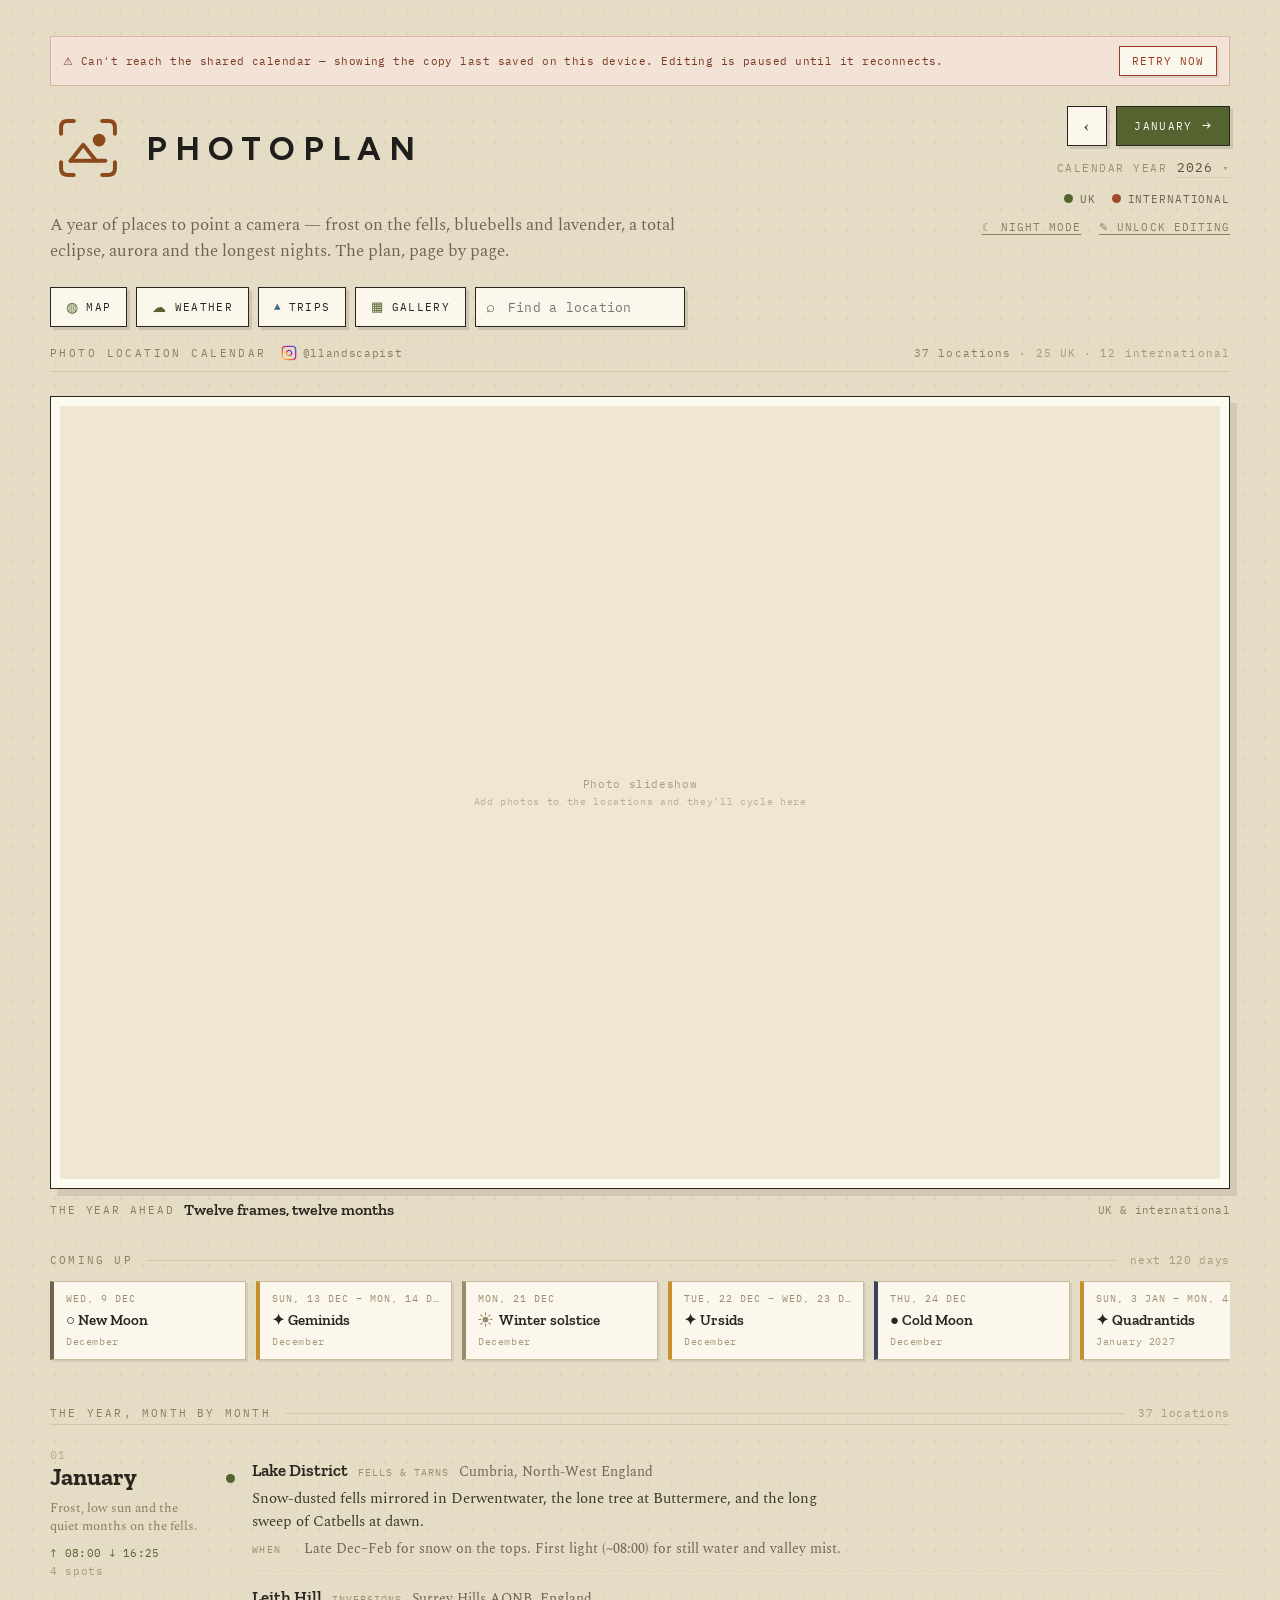
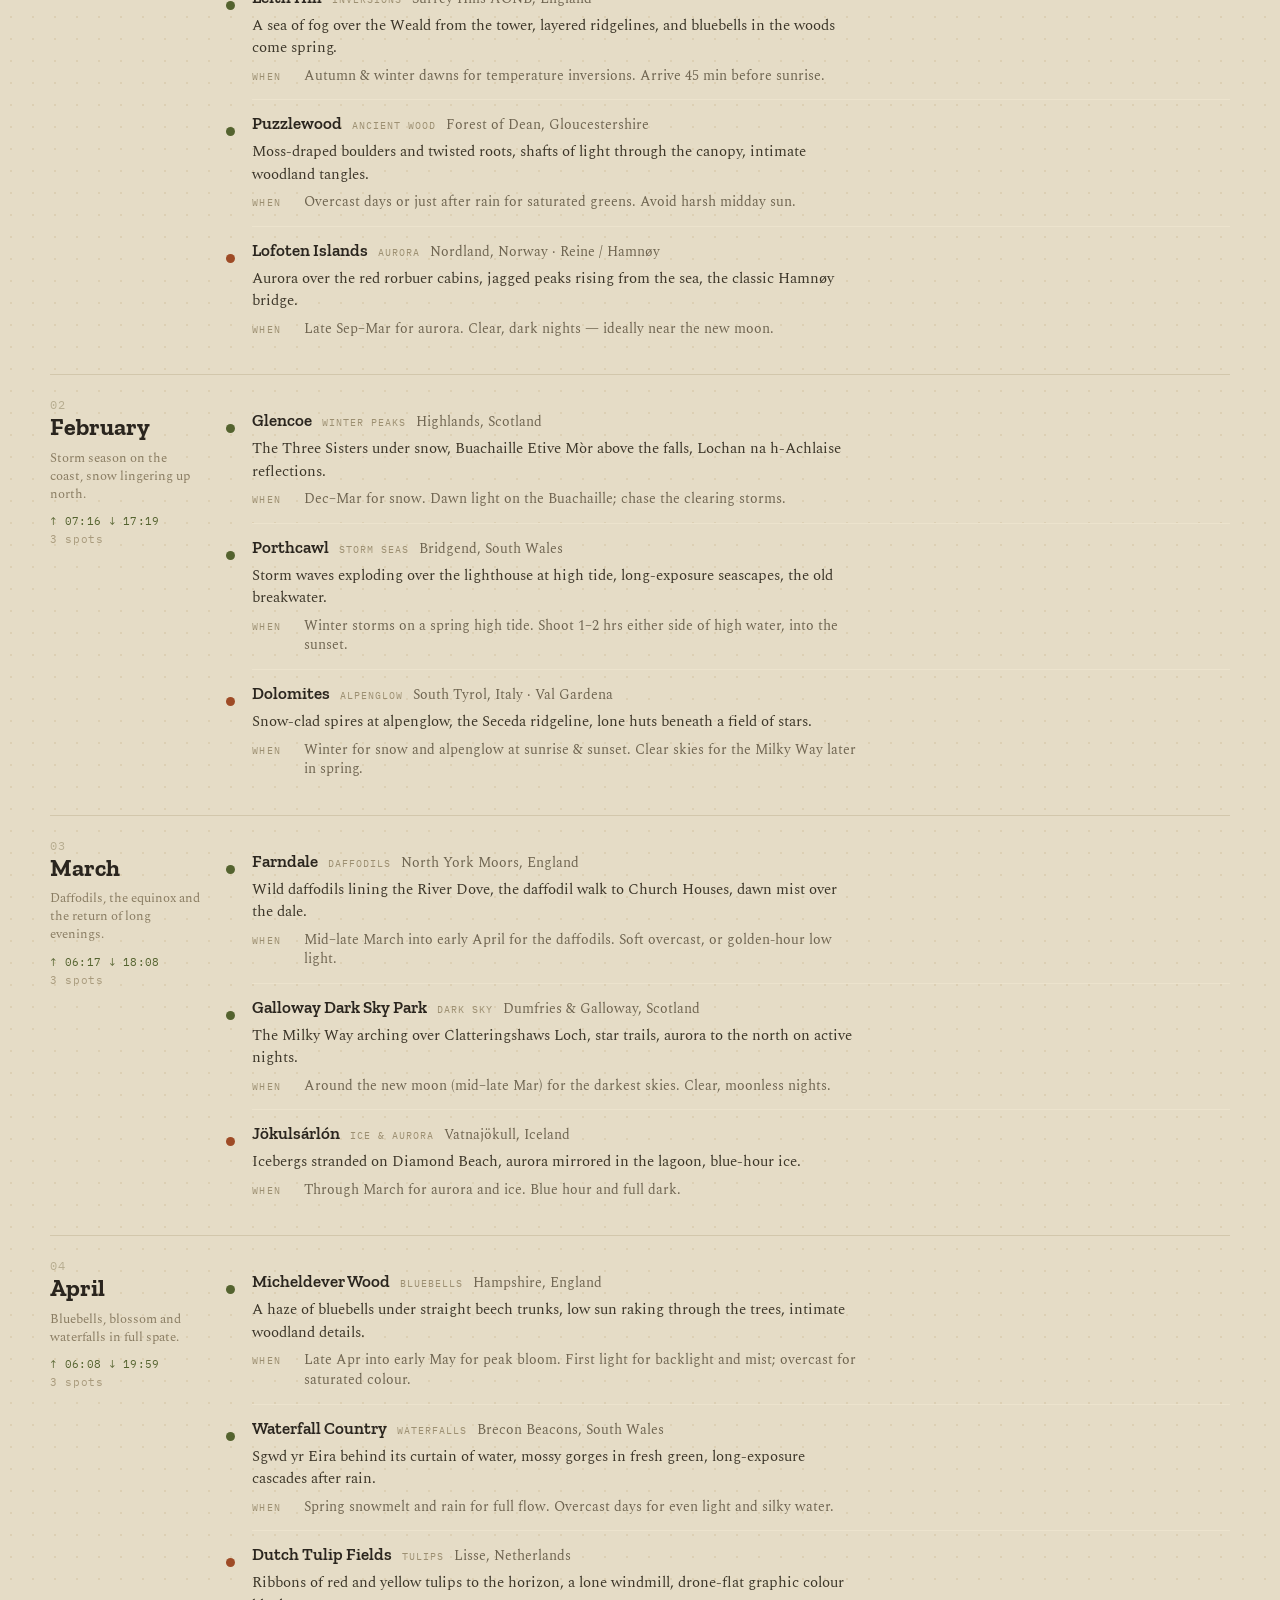
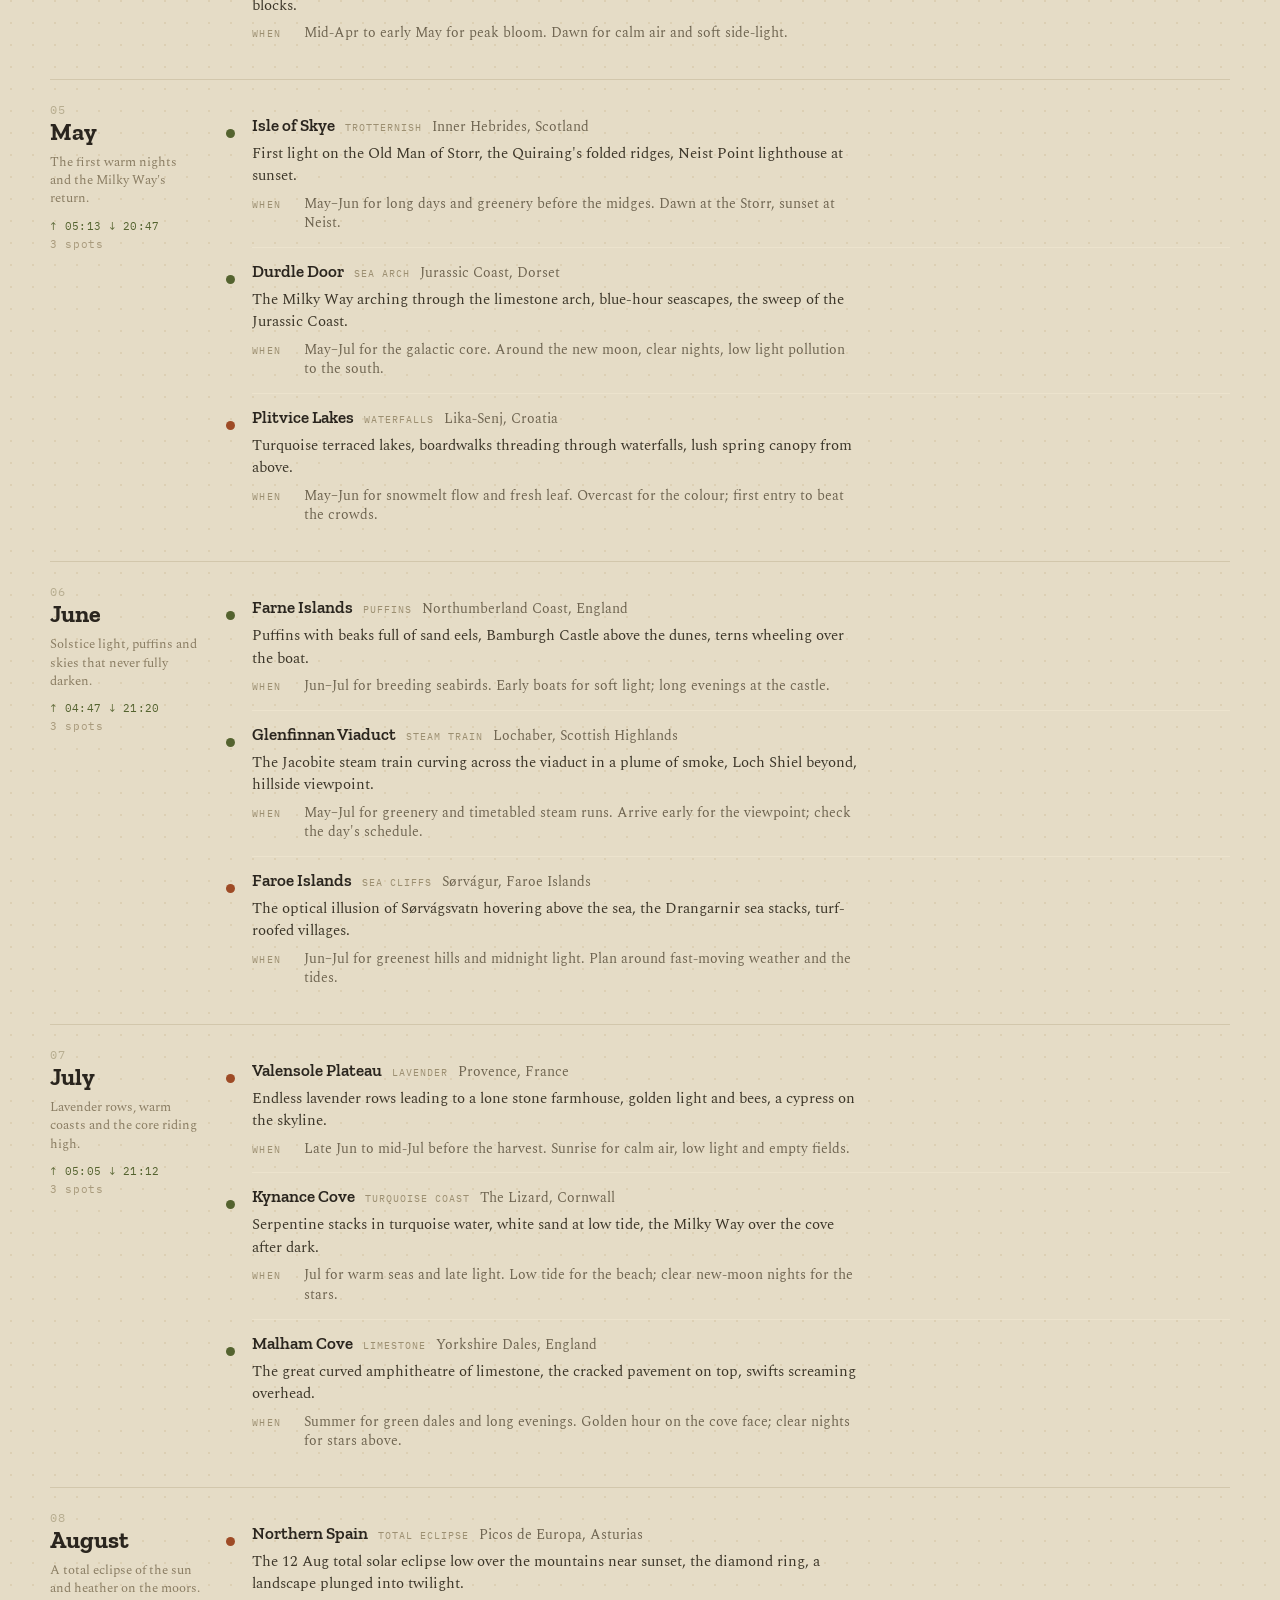
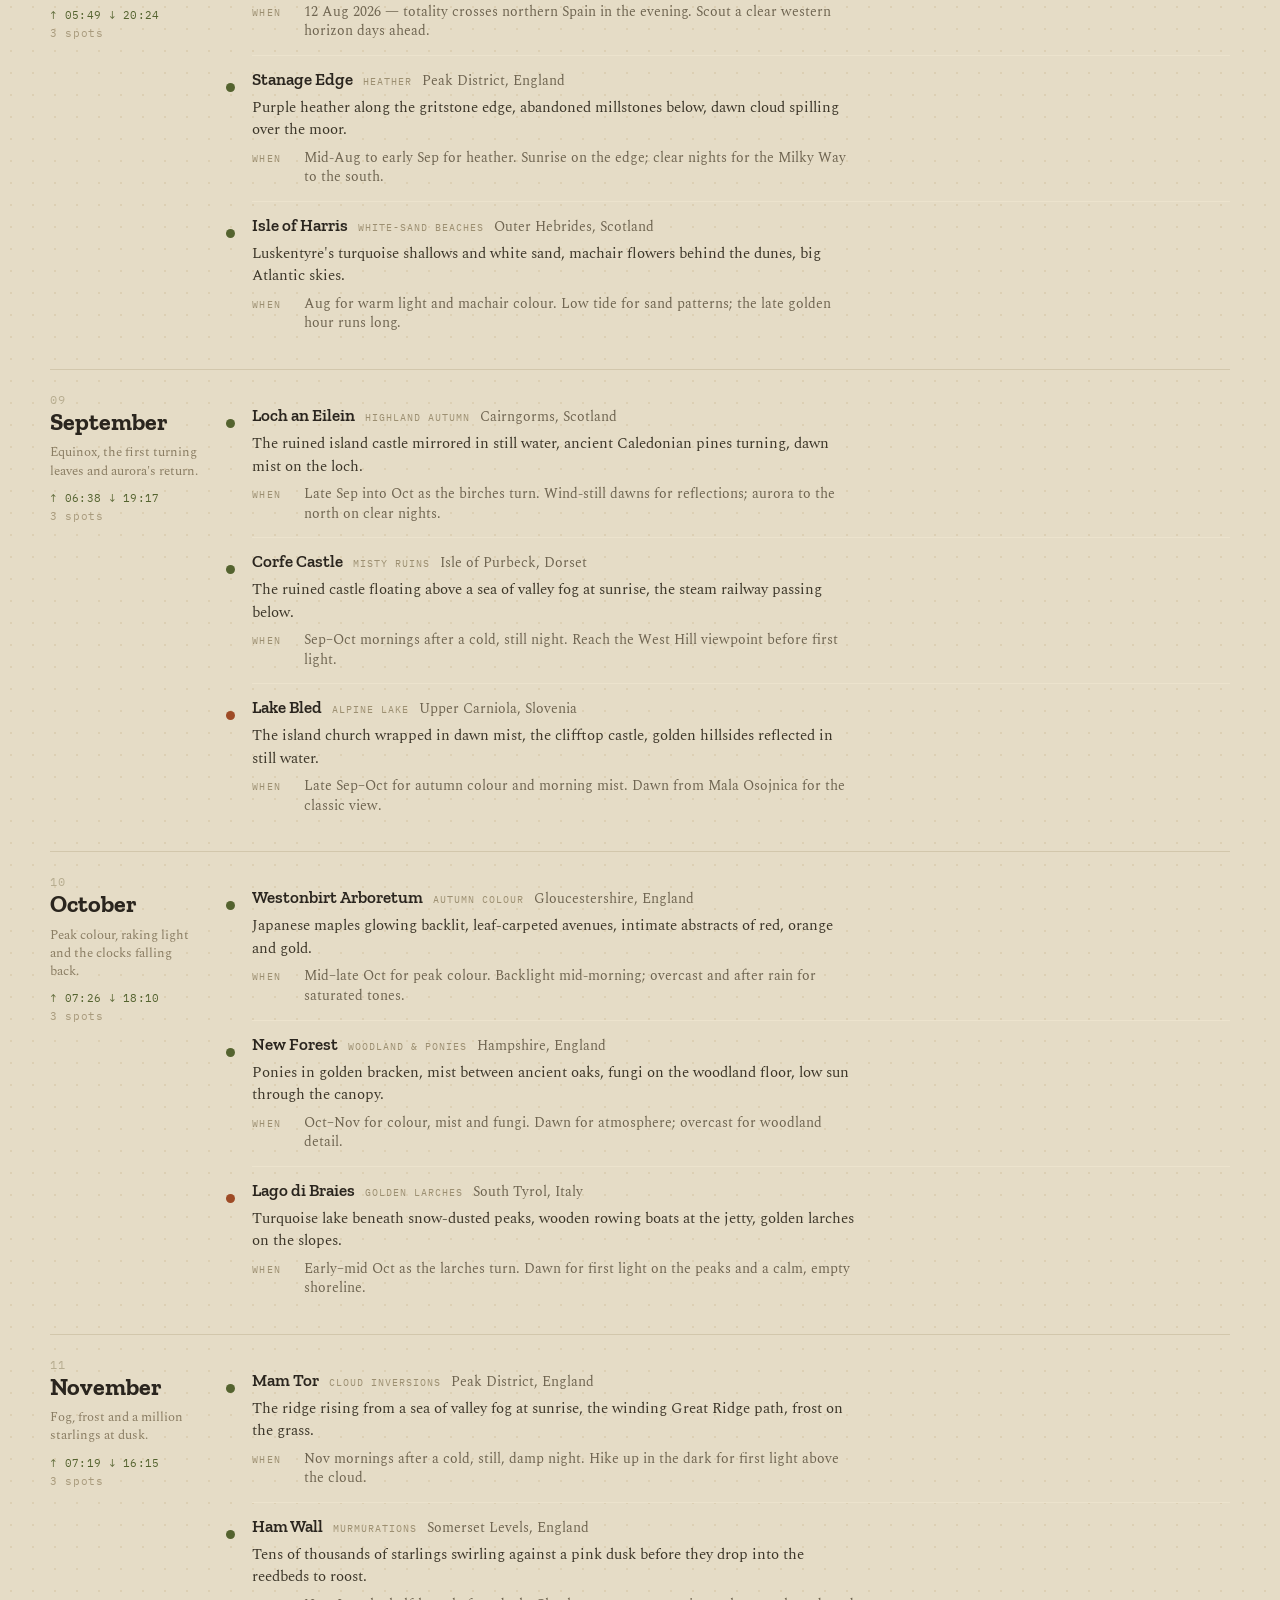
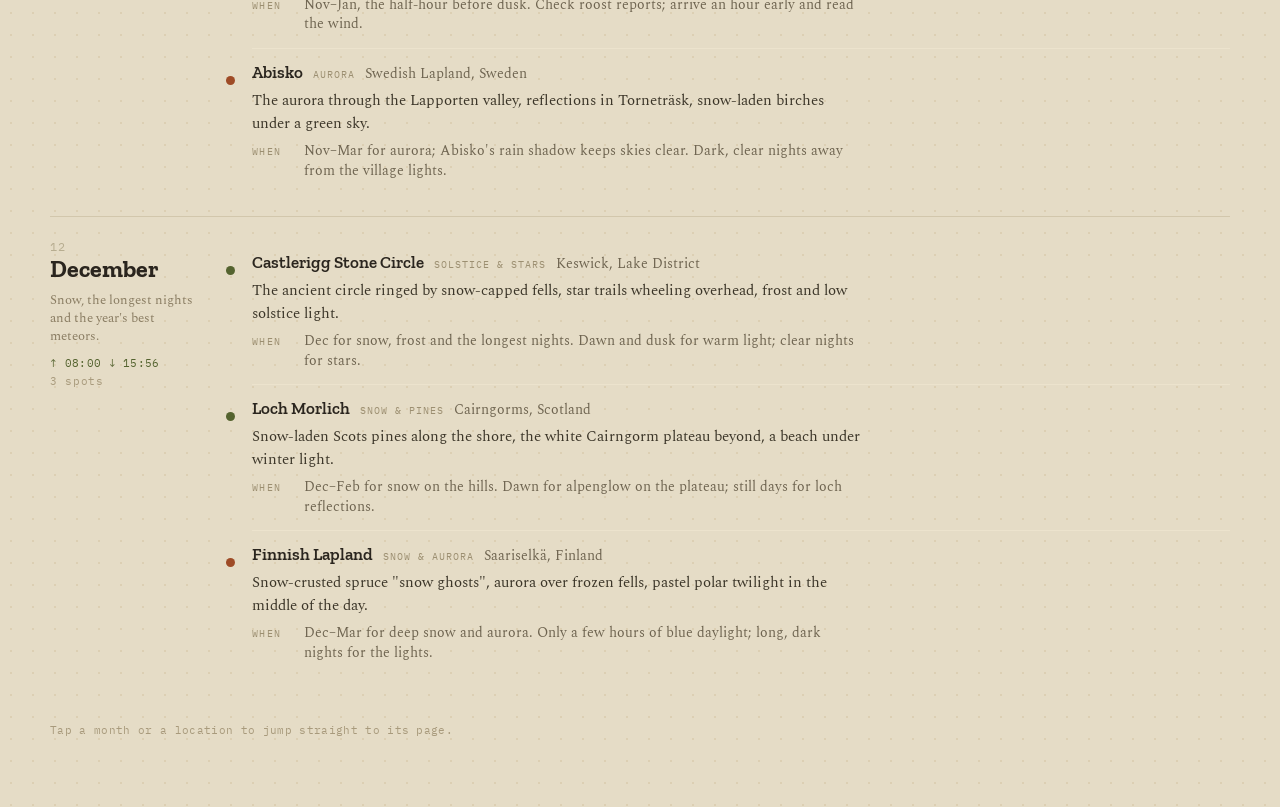
==== index.html @ 7931ca6e "Gallery opens grouped by country The Gallery's "Group by" now starts on Country instead of Place; lo" ====
<!DOCTYPE html>
<html lang="en">
<head>
  <meta charset="utf-8">
  <meta name="viewport" content="width=device-width, initial-scale=1">
  <title>Photoplan — Photo Location Calendar</title>
  <link rel="icon" type="image/svg+xml" href="/assets/photoplan-favicon.svg">
  <link rel="icon" type="image/png" sizes="32x32" href="/assets/favicon-32.png">
  <link rel="icon" href="/favicon.ico" sizes="48x48">
  <link rel="apple-touch-icon" href="/apple-touch-icon.png">
  <meta name="theme-color" content="#272e1b">
  <meta name="description" content="Photoplan — a photography planning calendar: the year's locations, light and astro events month by month, with a map of every spot.">
  <link rel="manifest" href="/manifest.webmanifest">
  <meta name="apple-mobile-web-app-title" content="Photoplan">
  <meta property="og:type" content="website">
  <meta property="og:site_name" content="Photoplan">
  <meta property="og:title" content="Photoplan — Photo Location Calendar">
  <meta property="og:description" content="A year of places to point a camera: locations, light and astro events month by month, with a map of every spot.">
  <meta property="og:url" content="https://photoplan.studio/">
  <meta property="og:image" content="https://photoplan.studio/assets/social-card.png">
  <meta property="og:image:width" content="1200">
  <meta property="og:image:height" content="630">
  <meta name="twitter:card" content="summary_large_image">
  <link rel="preconnect" href="https://fonts.googleapis.com">
  <link rel="preconnect" href="https://fonts.gstatic.com" crossorigin>
  <!-- Only the weights actually used: Zilla 600/700, Spectral 400, Plex Mono 400/500/600. -->
  <link href="https://fonts.googleapis.com/css2?family=Zilla+Slab:wght@600;700&family=Spectral:wght@400&family=IBM+Plex+Mono:wght@400;500;600&display=swap" rel="stylesheet">
  <!-- Night mode: apply the saved theme before the first paint (see the tokens in the stylesheet). -->
  <script>try{if(localStorage.getItem('calendar:theme')==='night')document.documentElement.setAttribute('data-theme','night')}catch(e){}</script>
  <!-- React 18.3.1 UMD builds, self-hosted (assets/vendor) so the site has no render-blocking third party. -->
  <script src="/assets/vendor/react.production.min.js"></script>
  <script src="/assets/vendor/react-dom.production.min.js"></script>
  <link rel="preload" href="/assets/fonts/Figtree-Variable.woff2" as="font" type="font/woff2" crossorigin>
  <style>
    /* tokens:start */
    /* Photoplan theme. Every colour in the app is one of these custom properties.
       The day values are the original design; [data-theme="night"] on <html>
       swaps them (the night switch; remembered per device in calendar:theme).
       The printable sheets always use the day values. This block is the source
       of truth: change a colour here (its day value and its night partner) and
       the whole site follows. `node design/build-reference.js` copies it to
       design/tokens.css and rebuilds the design reference. */
    :root, .print-sheet {
      /* Surfaces — page, cards, fields (day: cream paper; night: warm near-black) */
      --page: #E5DCC6; /* the page behind everything */
      --page-dot: #DCCFB3; /* dot pattern on the page */
      --paper: #FBF7EC; /* cards, buttons, dialogs — and text set on ink or green */
      --paper-bright: #FCFAF1; /* matted hero frame, map paper, round tile controls */
      --field: #FFFDF5; /* inputs and selects; glyphs on gold */
      --field-hover: #FFFFFF; /* tick button hover */
      --paper-shade: #F4EEDE; /* grid header strip, row hover */
      --paper-dim: #F1EBDB; /* dashed empty-state panels */
      --hover: #F1EAD6; /* list row hover, active search hit */
      --sunken: #EFE7D2; /* chips, tags, image slots, year boxes */
      --stripe: #E6DCC2; /* empty tile stripes */
      /* Lines — hairlines to firm borders */
      --line-faint: #EDE5D1; /* faint separators inside lists */
      --grid-line: #ECE3CD; /* calendar grid column lines */
      --line-soft: #E6DECA; /* row separators in cards */
      --rule-week: #E2D9C2; /* week rows in the grid */
      --rule-tile: #E0D6BE; /* tile photo/base divider */
      --line-chip: #DDD2B8; /* chip and tag borders */
      --line: #D2C7AC; /* the standard hairline and section rule */
      --line-strong: #C9BD9F; /* input and card borders */
      --lip: #C9BFA4; /* the 1px lip under cards */
      --line-dash: #C2B695; /* dashed outlines */
      --line-dark: #B3A988; /* firm secondary borders */
      --star-off: #C8BC9C; /* unstarred star glyph */
      /* Ink — text from strongest to faintest */
      --ink: #2A251E; /* headings, body, firm borders — and dark fills */
      --brand-ink: #201E1D; /* the PHOTOPLAN wordmark */
      --ink-body: #3B3528; /* running text in cards */
      --ink-2: #5A513B; /* secondary text, chip text */
      --ink-3: #6E6450; /* intro copy, quiet text */
      --ink-4: #7A6F58; /* tertiary */
      --muted: #8A7D63; /* small caps labels, meta */
      --label: #9C8F71; /* row labels */
      --faint: #A89A7C; /* counts, footnotes */
      --ghost: #B7AD90; /* placeholders, hints */
      /* Green — the primary accent (UK, actions, done) */
      --green: #54632F; /* primary buttons, links, UK, ticks */
      --green-deep: #46562E; /* text on green wash */
      --green-2: #5A6B2F; /* nature accent, mark-complete */
      --green-wash: #E4E8D0; /* green tint behind chips and flags */
      --green-line: #C9D4A8; /* link underlines */
      /* Terracotta & danger (International, warnings, delete) */
      --terra: #9E4B26; /* International, glyph accents */
      --terra-wash: #F1DECF; /* International tint */
      --danger: #9C3B22; /* delete, restore, errors */
      --danger-line: #D9B3A6; /* danger outlines */
      --alert-bg: #F3E3D6; /* the sync banner */
      --alert-ink: #7A3A22; /* the sync banner text */
      /* Gold & amber (stars, photo ops, meteors) */
      --gold: #C9971C; /* print star, photos-taken bars */
      --gold-deep: #8A6D1C; /* star outline */
      --amber: #C7902F; /* photo-op accent */
      --amber-ink: #8A5A1B; /* meteor text */
      --amber-wash: #F1E4C6; /* meteor tint */
      /* Slate (trips, moon) */
      --slate: #3F6A80; /* trip accent */
      --slate-ink: #2E4A5C; /* trip text */
      --slate-wash: #DCE3E8; /* trip tint */
      --slate-line: #B9C7D1; /* trip pill border */
      --slate-muted: #6E8494; /* trip pill dates */
      --moon-ink: #3A4259; /* full-moon text */
      --moon-wash: #E6E3D4; /* moon chips */
      --newmoon-ink: #3B3526; /* new-moon text */
      /* Event tints (eclipse, nature, season, holidays) */
      --eclipse-wash: #EFD9CB; /* eclipse chips */
      --nature-wash: #DEE3C5; /* nature bars */
      --season-wash: #E5E2D2; /* season bars */
      --season-accent: #9A8C6E; /* season and holiday accent */
      --holiday-wash: #EAE4D3; /* bank holidays, named days */
      /* Custom event palettes (wash, text, accent) */
      --plum-wash: #E6DCE4;
      --plum-ink: #5C3A56;
      --plum: #7C4E74;
      --teal-wash: #D8E4E0;
      --teal-ink: #2F5A52;
      --teal: #3E7A6E;
      --denim-wash: #DAE0EA;
      --denim-ink: #33465E;
      --denim: #46618A;
      --clay-wash: #EADFD0;
      --clay-ink: #6E4A2A;
      --clay: #8A5E36;
      --moss-wash: #E0E4CE;
      --moss-ink: #4A5526;
      --moss: #6B7A35;
      --stone-wash: #E0E0DE;
      --stone-ink: #44484E;
      --stone: #5C636B;
      /* Map page */
      --map-sea: #EAE0C8; /* sea and map backdrop */
      --map-sea-dot: #D6C8A5; /* loading dots */
      --map-land: #E1D5B7; /* countries, progress track */
      --map-land-line: #C5B78F; /* coastlines */
      --map-graticule: #D6CAAC; /* graticule */
      --map-frame: #D8CDB0; /* map frame */
      --map-chip-line: #D5CBB0; /* month chip border */
      --map-track-line: #CBBF9F; /* progress bar border */
      --map-hint: #B0A487; /* card hint */
      /* Shadows, scrims, focus rings, glass */
      --shadow-07: rgba(42,37,30,0.07);
      --shadow-08: rgba(42,37,30,0.08);
      --shadow-10: rgba(42,37,30,0.10);
      --shadow-12: rgba(42,37,30,0.12);
      --shadow-14: rgba(42,37,30,0.14);
      --shadow-16: rgba(42,37,30,0.16);
      --shadow-18: rgba(42,37,30,0.18);
      --shadow-20: rgba(42,37,30,0.20);
      --shadow-28: rgba(42,37,30,0.28);
      --scrim: rgba(42,37,30,0.34);
      --focus-ring: rgba(84,99,47,0.22);
      --focus-ring-strong: rgba(84,99,47,0.35);
      --focus-ring-photo: rgba(84,99,47,0.6);
      --drop-tint: rgba(84,99,47,0.08);
      --paper-a92: rgba(251,247,236,0.92);
      --paper-a86: rgba(251,247,236,0.86);
      /* On photographs and in the lightbox — the same day and night */
      --photo-veil-55: rgba(42,37,30,0.55);
      --photo-veil-60: rgba(42,37,30,0.6);
      --photo-veil-78: rgba(42,37,30,0.78);
      --photo-veil-80: rgba(42,37,30,0.8);
      --photo-veil-80b: rgba(42,37,30,0.80);
      --photo-glass-14: rgba(251,247,236,0.14);
      --photo-glass-50: rgba(251,247,236,0.5);
      --lb-scrim: rgba(20,18,14,0.88);
      --lb-glass-12: rgba(251,247,236,0.12);
      --lb-glass-22: rgba(251,247,236,0.22);
      --lb-glass-40: rgba(251,247,236,0.4);
      --on-photo: #FBF7EC; /* text and glyphs set on a photograph or the lightbox */
      --on-photo-active: #54632F; /* the focus-point button while active */
      color-scheme: light;
    }
    :root[data-theme="night"] {
      /* Surfaces */
      --page: #14120F;
      --page-dot: #1D1A15;
      --paper: #201D18;
      --paper-bright: #25221C;
      --field: #181612;
      --field-hover: #2E2A22;
      --paper-shade: #27231C;
      --paper-dim: #1B1915;
      --hover: #2C2820;
      --sunken: #2E2A22;
      --stripe: #272319;
      /* Lines */
      --line-faint: #2A261F;
      --grid-line: #2A261F;
      --line-soft: #322D25;
      --rule-week: #302B23;
      --rule-tile: #332E25;
      --line-chip: #3B362C;
      --line: #3F392E;
      --line-strong: #4B4538;
      --lip: #0D0C0A;
      --line-dash: #504939;
      --line-dark: #5F5747;
      --star-off: #5A5343;
      /* Ink */
      --ink: #EFE8D8;
      --brand-ink: #F3EDE0;
      --ink-body: #DDD5C3;
      --ink-2: #C4BBA6;
      --ink-3: #B0A68F;
      --ink-4: #A2987F;
      --muted: #968C74;
      --label: #8A8069;
      --faint: #7B725D;
      --ghost: #645C4B;
      /* Green */
      --green: #A8BD74;
      --green-deep: #BCCB91;
      --green-2: #A0B56B;
      --green-wash: #2A3120;
      --green-line: #4C5A34;
      /* Terracotta & danger */
      --terra: #E08A5F;
      --terra-wash: #3A261C;
      --danger: #E5795C;
      --danger-line: #6E3A2C;
      --alert-bg: #33211A;
      --alert-ink: #EBA58E;
      /* Gold & amber */
      --gold: #C9971C;
      --gold-deep: #8A6D1C;
      --amber: #D9A441;
      --amber-ink: #E3B565;
      --amber-wash: #3A2E18;
      /* Slate */
      --slate: #7FB0C9;
      --slate-ink: #A9CBDD;
      --slate-wash: #1F2B33;
      --slate-line: #3A4D5A;
      --slate-muted: #7E97A8;
      --moon-ink: #AEB8D4;
      --moon-wash: #2B2A24;
      --newmoon-ink: #DDD5C3;
      /* Event tints */
      --eclipse-wash: #3A2618;
      --nature-wash: #2B3222;
      --season-wash: #2C2A22;
      --season-accent: #A39676;
      --holiday-wash: #2D2A21;
      /* Custom event palettes */
      --plum-wash: #31272F;
      --plum-ink: #C6A5BF;
      --plum: #BB93B3;
      --teal-wash: #222D2A;
      --teal-ink: #90B4AC;
      --teal: #76A59A;
      --denim-wash: #262B34;
      --denim-ink: #A3B4CB;
      --denim: #8BA3C7;
      --clay-wash: #33291A;
      --clay-ink: #C3A287;
      --clay: #BA9474;
      --moss-wash: #2A2D17;
      --moss-ink: #A7B28A;
      --moss: #919E68;
      --stone-wash: #2B2B29;
      --stone-ink: #ADB1B7;
      --stone: #9BA1A8;
      /* Map page */
      --map-sea: #161513;
      --map-sea-dot: #22201B;
      --map-land: #2B2720;
      --map-land-line: #4A4436;
      --map-graticule: #2A2721;
      --map-frame: #3A352B;
      --map-chip-line: #3F392E;
      --map-track-line: #4B4538;
      --map-hint: #6C6452;
      /* Shadows, scrims, focus rings, glass */
      --shadow-07: rgba(0,0,0,0.30);
      --shadow-08: rgba(0,0,0,0.32);
      --shadow-10: rgba(0,0,0,0.36);
      --shadow-12: rgba(0,0,0,0.40);
      --shadow-14: rgba(0,0,0,0.44);
      --shadow-16: rgba(0,0,0,0.48);
      --shadow-18: rgba(0,0,0,0.52);
      --shadow-20: rgba(0,0,0,0.55);
      --shadow-28: rgba(0,0,0,0.60);
      --scrim: rgba(0,0,0,0.62);
      --focus-ring: rgba(168,189,116,0.30);
      --focus-ring-strong: rgba(168,189,116,0.42);
      --focus-ring-photo: rgba(84,99,47,0.6);
      --drop-tint: rgba(168,189,116,0.10);
      --paper-a92: rgba(32,29,24,0.92);
      --paper-a86: rgba(32,29,24,0.86);
      color-scheme: dark;
    }
    :root[data-theme="night"] .print-sheet { color-scheme: light; }
    /* tokens:end */
    /* Night mode extras: the mini map's tiles are dimmed and its controls
       follow the theme; the logo mark swaps to its on-dark version (LogoMark). */
    :root[data-theme="night"] .leaflet-tile-pane { filter: invert(1) hue-rotate(180deg) brightness(.85) contrast(.88) saturate(.55); }
    :root[data-theme="night"] .leaflet-container { background: var(--sunken); }
    :root[data-theme="night"] .leaflet-bar a { background: var(--paper); color: var(--ink); border-bottom-color: var(--line); }
    :root[data-theme="night"] .leaflet-bar a:hover { background: var(--hover); }
    :root[data-theme="night"] .leaflet-control-attribution { background: var(--paper-a86); color: var(--muted); }
    :root[data-theme="night"] .leaflet-control-attribution a { color: var(--green); }
    :root[data-theme="night"] .leaflet-tooltip { background: var(--paper); color: var(--ink); border-color: var(--line-strong); }
    .logo-night { display: none !important; }
    :root[data-theme="night"] .logo-day { display: none !important; }
    :root[data-theme="night"] .logo-night { display: block !important; }
    :root[data-theme="night"] .print-sheet .logo-day { display: block !important; }
    :root[data-theme="night"] .print-sheet .logo-night { display: none !important; }
    /* Brand fonts from the logo pack, self-hosted. Figtree is the wordmark
       face (per the lockup SVGs); Caprasimo is included for future use. */
    @font-face { font-family: 'Figtree'; src: url('/assets/fonts/Figtree-Variable.woff2') format('woff2'); font-weight: 300 900; font-display: swap; }
    @font-face { font-family: 'Caprasimo'; src: url('/assets/fonts/Caprasimo-Regular.woff2') format('woff2'); font-weight: 400; font-display: swap; }
    *, *::before, *::after { box-sizing: border-box; }
    html, body { margin: 0; padding: 0; }
    body { background: var(--page); }
    ::selection { background: var(--green); color: var(--paper); }
    [contenteditable] { outline: none; }
    [contenteditable]:focus { box-shadow: 0 0 0 2px var(--focus-ring-strong); background: var(--field); border-radius: 3px; }
    /* Keyboard focus ring for everything clickable (role=button divs included). */
    button:focus-visible, a:focus-visible, select:focus-visible, [role=button]:focus-visible { outline: 2px solid var(--green); outline-offset: 2px; }
    .map-link:hover { color: var(--ink) !important; border-color: var(--ink) !important; }
    .btn-hover:hover { transform: translate(-1px,-1px); box-shadow: 4px 4px 0 var(--shadow-16) !important; }
    .btn-hover:active { transform: translate(2px,2px); box-shadow: 1px 1px 0 var(--shadow-12) !important; }
    .tile:hover { transform: translateY(-3px); box-shadow: 0 6px 16px var(--shadow-12) !important; }
    .ev-chip:hover { box-shadow: 0 2px 6px var(--shadow-28); filter: brightness(1.03); }
    .loc-row:hover { background: var(--paper-shade) !important; }
    .month-link:hover { opacity: 0.65; }
    .year-link:hover { color: var(--green) !important; }
    .year-pick:hover select, .year-pick select:focus-visible { color: var(--green) !important; border-bottom-color: var(--green) !important; }
    .del-btn:hover { background: var(--danger) !important; color: var(--paper) !important; border-color: var(--danger) !important; }
    .add-ev-btn:hover { transform: translate(-1px,-1px); box-shadow: 3px 3px 0 var(--shadow-16) !important; }
    .add-ev-btn:active { transform: translate(1px,1px); box-shadow: 1px 1px 0 var(--shadow-12) !important; }
    .save-btn:hover { transform: translate(-1px,-1px); box-shadow: 4px 4px 0 var(--shadow-18) !important; }
    .save-btn:active { transform: translate(2px,2px); box-shadow: 1px 1px 0 var(--shadow-12) !important; }
    .close-btn:hover { background: var(--sunken) !important; color: var(--ink) !important; }
    .tick-btn:hover { border-color: var(--green) !important; background: var(--field-hover) !important; }
    .region-uk:hover { background: var(--green) !important; color: var(--paper) !important; }
    .region-int:hover { background: var(--terra) !important; color: var(--paper) !important; }
    .done-toggle:hover { background: var(--green-wash) !important; border-color: var(--green) !important; }
    .image-slot { position: relative; display: flex; align-items: center; justify-content: center; background: var(--sunken); overflow: hidden; cursor: default; }
    .image-slot.drag-over { background: var(--green-wash); outline: 2px dashed var(--green); }
    .image-slot img { position: absolute; inset: 0; width: 100%; height: 100%; object-fit: cover; }
    .image-slot .placeholder-text { font-family: 'IBM Plex Mono', monospace; font-size: 11px; color: var(--faint); letter-spacing: .06em; text-align: center; padding: 12px; pointer-events: none; z-index: 1; }
    .image-slot .drop-hint { display: none; }
    .image-slot:hover .drop-hint { display: block; }
    input[type=number]::-webkit-inner-spin-button { -webkit-appearance: auto; }
    input:focus { border-color: var(--green) !important; box-shadow: 0 0 0 2px var(--focus-ring) !important; }
    .kind-btn:hover { filter: brightness(0.97); }
    .loc-pick:hover { border-color: var(--green) !important; }
    .hero-caption { position: absolute; left: 0; bottom: 0; z-index: 5; max-width: 88%; background: #000; color: #fff; font-family: 'IBM Plex Mono', monospace; font-size: 13px; line-height: 1.4; padding: 6px 11px; letter-spacing: .02em; }
    .hero-caption:empty::before { content: attr(data-ph); color: #B7B0A2; }
    .hero-caption:focus { outline: none; background: #000 !important; color: #fff !important; border-radius: 0 !important; box-shadow: 0 0 0 2px var(--focus-ring-photo); }
    .slide-fade { animation: heroFade .9s ease; }
    @keyframes heroFade { from { opacity: 0; } to { opacity: 1; } }
    .year-input:empty::before { content: 'YY'; color: var(--ghost); }
    .coord-input:empty::before { content: 'paste latitude, longitude'; color: var(--ghost); }
    .kit-view:hover span { border-color: var(--green); }
    .tag-input:empty::before { content: 'Label'; color: var(--ghost); }
    .ig-link:hover { color: var(--terra) !important; }
    input[type=search]::-webkit-search-decoration, input[type=search]::-webkit-search-cancel-button { -webkit-appearance: none; }
    .quiet-link:hover { color: var(--green) !important; }
    .backup-row:hover { background: var(--paper-shade) !important; }
    .check-x { opacity: 0; transition: opacity .15s; }
    .check-row:hover .check-x, .check-x:focus-visible { opacity: 1; }
    @media (hover: none) { .check-x { opacity: .7; } }
    .trip-card:hover { border-color: var(--line-dark) !important; }
    input[type=date].pp-date { appearance: none; -webkit-appearance: none; }
    .area-input:empty::before { content: 'Area'; color: var(--ghost); }
    .country-input:empty::before { content: 'Country'; color: var(--ghost); }
    .lb-btn:hover { background: var(--lb-glass-22) !important; }
    .gal-tab:hover { color: var(--ink) !important; }
    .pause-btn:hover { background: var(--photo-veil-78) !important; }
    .pause-btn:active { transform: scale(0.94); }
    /* The owner's optional handle in the corner of the large photos (data[0].photoCredit). */
    .photo-credit { position: absolute; z-index: 5; font-family: 'IBM Plex Mono', monospace; font-size: 11px; letter-spacing: .06em; line-height: 1; color: var(--on-photo); opacity: .9; text-shadow: 0 1px 2px rgba(0,0,0,0.7), 0 0 6px rgba(0,0,0,0.35); pointer-events: none; user-select: none; white-space: nowrap; }
    .map-chip:hover { transform: translate(-1px,-1px); box-shadow: 3px 3px 0 var(--shadow-14) !important; }
    .map-monthchip:hover { border-color: var(--ink) !important; }
    .map-iconbtn:hover { transform: translate(-1px,-1px); box-shadow: 3px 3px 0 var(--shadow-18) !important; }
    .map-iconbtn:active { transform: translate(1px,1px); box-shadow: 1px 1px 0 var(--shadow-12) !important; }
    .map-shootrow:hover { background: var(--hover) !important; }
    .map-close:hover { color: var(--ink) !important; background: var(--sunken) !important; border-color: var(--line) !important; }
    .map-visitbtn:hover { transform: translate(-1px,-1px); box-shadow: 3px 3px 0 var(--shadow-16) !important; }
    @keyframes mapPulse { 0%,100% { opacity: .45; } 50% { opacity: .9; } }
    /* ── Print view ── A4-landscape sheets (281×193mm inside 8mm margins). On
       screen they preview as bordered pages kept in proportion by aspect-ratio;
       when printing, the app chrome hides, each sheet is forced to exactly one
       page, and colours print as shown. A sheet is a flex column so a grid page
       can fill its height. */
    .print-sheet { position: relative; display: flex; flex-direction: column; width: 281mm; max-width: 100%; aspect-ratio: 281 / 193; margin: 0 auto 8px; background: #fff; border: 1px solid var(--line); box-shadow: 0 2px 12px var(--shadow-10); overflow: hidden; break-after: page; page-break-after: always; break-inside: avoid; }
    .print-sheet.pad { padding: 7mm 7mm 6mm; }
    .print-sheet:last-child { break-after: auto; page-break-after: auto; }
    .print-label { width: 281mm; max-width: 100%; margin: 18px auto 6px; font-family: 'IBM Plex Mono', monospace; font-size: 10px; letter-spacing: .16em; text-transform: uppercase; color: var(--faint); }
    @page { size: A4 landscape; margin: 8mm; }
    @media print {
      body { background: #fff; }
      .no-print { display: none !important; }
      .app-shell { background: #fff !important; background-image: none !important; padding: 0 !important; }
      .print-sheet { width: 281mm !important; height: 193mm !important; max-width: none !important; aspect-ratio: auto !important; border: none !important; box-shadow: none !important; margin: 0 !important; }
      .print-sheet, .print-sheet * { -webkit-print-color-adjust: exact; print-color-adjust: exact; }
    }
</style>
</head>
<body>
<div id="root"></div>
<script>
const { useState, useEffect, useCallback, useRef, useMemo } = React;
const e = React.createElement;

// The Photoplan logo mark (viewfinder + mountain + sun). The brown-on-light
// version suits the site's cream background; the favicon/app icon variants are
// linked from the <head>.
const LOGO_SRC = 'assets/photoplan-mark.svg';
// …and the lighter mark for night mode. LogoMark renders both; the stylesheet
// shows the one that suits the theme (so no component needs to know the theme).
const LOGO_NIGHT_SRC = 'assets/photoplan-mark-on-dark.svg';
function LogoMark({ style }) {
  return [e('img', { key:'day', className:'logo-day', src:LOGO_SRC, alt:'', style }), e('img', { key:'night', className:'logo-night', src:LOGO_NIGHT_SRC, alt:'', style })];
}
const IG_HANDLE = 'llandscapist'; // the owner's Instagram (home page + printed grid pages)
// Longest edge of the print-size photo copy (<base>-print): 3200px is ~290 dpi
// across an A4-landscape sheet, enough for a photo-book / print-shop calendar.
const PRINT_MAX_EDGE = 3200;

// Whether editing controls are shown (the owner, with the password) or the page
// is view-only (family). Editable, KitField and LocationPhoto read it through
// this context, so call sites don't need to know.
const EditCtx = React.createContext(true);
// App's site-styled confirm dialog, for components outside App (LocationPhoto's
// ×): askConfirm({ title, label, confirm, danger }) → Promise<boolean>.
const ConfirmCtx = React.createContext(null);
// Per-photo focus point: the part of a photo to keep when a slot crops it, as
// [fx, fy] fractions of the image (unset = centre), stored in
// data[0].photoFocus keyed by the photo's storage base. The context carries
// { map, set(base, fx, fy) } — `set` is null for visitors. focusStyle() turns
// a point into the object-position for an object-fit: cover image.
const FocusCtx = React.createContext({ map: {}, set: null, credit: false });
// The owner's handle in a corner of a large photo — hero slideshows and the
// lightbox — when the "credit on photos" switch (Gallery page) is on. Nothing
// is burnt into the stored images: it is an overlay, so the switch is instant.
function PhotoCredit({ style }) {
  const { credit } = React.useContext(FocusCtx);
  return credit ? e('span', { className: 'photo-credit', 'aria-hidden': 'true', style }, '@' + IG_HANDLE) : null;
}
function focusStyle(map, base) {
  const f = map && map[base];
  return f ? { objectPosition: (f[0] * 100).toFixed(1) + '% ' + (f[1] * 100).toFixed(1) + '%' } : {};
}

// ─── Storage ────────────────────────────────────────────────────────────────
// The single "switch" for where saved data lives. Calendar text (locations,
// events, edits) is kept in the browser's local storage. PHOTOS now live in the
// cloud (Cloudflare R2), reached through the storage Worker below, so they are
// shared across devices and visible to anyone viewing the calendar.
const STORAGE_VERSION = 1;

// The web address of your storage Worker — the safe gatekeeper in front of R2.
// Photos are read from / written to `${PHOTO_STORAGE_BASE}/photo/<name>`.
const PHOTO_STORAGE_BASE = 'https://photo-calendar-storage.taledd95.workers.dev';

const Storage = {
  loadData() {
    try {
      const raw = localStorage.getItem('calendar:data');
      if (!raw) return null;
      const parsed = JSON.parse(raw);
      if (!parsed || parsed.version !== STORAGE_VERSION) return null;
      return parsed.data;
    } catch (_) { return null; }
  },
  saveData(data) {
    try { localStorage.setItem('calendar:data', JSON.stringify({ version: STORAGE_VERSION, data })); } catch (_) {}
  },
  clearData() {
    try { localStorage.removeItem('calendar:data'); } catch (_) {}
  },
  // ── Photos: stored in R2 via the Worker. Anyone can view; uploading or ──────
  // removing requires the upload password (kept only in the owner's browser).
  photoUrl(id, bust) {
    return PHOTO_STORAGE_BASE + '/photo/' + encodeURIComponent(id) + (bust ? ('?t=' + bust) : '');
  },
  // (The password itself is asked for by the app's own dialog — see
  // ensureUnlocked in App — never by a browser prompt.)
  clearUploadKey() {
    try { localStorage.removeItem('calendar:uploadKey'); } catch (_) {}
  },
  async saveImage(id, file, key) {
    try {
      const res = await fetch(this.photoUrl(id), {
        method: 'PUT',
        headers: { 'x-upload-key': key, 'Content-Type': file.type || 'application/octet-stream' },
        body: file,
      });
      if (res.status === 401) { this.clearUploadKey(); alert('That upload password was not accepted — please try again.'); return false; }
      if (!res.ok) { alert('Upload failed (' + res.status + '). Please try again.'); return false; }
      return true;
    } catch (_) { alert('Could not reach photo storage. Check your connection and try again.'); return false; }
  },
  async removeImage(id, key) {
    try {
      const res = await fetch(this.photoUrl(id), { method: 'DELETE', headers: { 'x-upload-key': key } });
      if (res.status === 401) { this.clearUploadKey(); alert('That upload password was not accepted — please try again.'); return false; }
      return res.ok;
    } catch (_) { alert('Could not reach photo storage to remove the photo.'); return false; }
  },
  // Read the stored upload password WITHOUT prompting (used to tell whether
  // this browser is the owner's, so viewers never get asked for a password).
  peekUploadKey() {
    try { return localStorage.getItem('calendar:uploadKey'); } catch (_) { return null; }
  },
  setUploadKey(k) {
    try { if (k) localStorage.setItem('calendar:uploadKey', k); } catch (_) {}
  },
  // Photo metadata (currently the "year taken" for each location) is shared via a
  // tiny JSON file in R2, so everyone viewing the calendar sees the same info —
  // captions are otherwise built automatically from the location name and month.
  async loadMeta() {
    try {
      const res = await fetch(this.photoUrl('photo-meta.json', Date.now()), { cache: 'no-store' });
      if (!res.ok) return null;
      return await res.json();
    } catch (_) { return null; }
  },
  async saveMeta(meta, key) {
    try {
      const res = await fetch(this.photoUrl('photo-meta.json'), {
        method: 'PUT',
        headers: { 'x-upload-key': key, 'Content-Type': 'application/json' },
        body: JSON.stringify(meta),
      });
      if (res.status === 401) { this.clearUploadKey(); alert('That upload password was not accepted — please try again.'); return false; }
      return res.ok;
    } catch (_) { return false; }
  },
  // The whole calendar dataset (locations, events, edits, coordinates, ticks) is
  // shared via calendar-data.json in R2 — everyone reads it, only the owner (with
  // the upload password) writes it. Local storage stays a fast, offline cache.
  //
  // Resolves to one of:
  //   { status:'ok', data, savedAt }  a readable copy exists (savedAt = its stamp)
  //   { status:'empty' }              nothing saved yet — the first save creates it
  //   { status:'error' }              unreachable, or unreadable. Never treated as
  //                                   empty: a save on top would destroy real data.
  workerV2: false, // set once a response shows the Worker enforces x-if-saved-at
  async loadCloudData() {
    try {
      const res = await fetch(this.photoUrl('calendar-data.json', Date.now()), { cache: 'no-store' });
      if (res.status === 404) return { status: 'empty' };
      if (!res.ok) return { status: 'error' };
      this.workerV2 = res.headers.get('x-photoplan-worker') === '2';
      const parsed = await res.json();
      if (!parsed || parsed.version !== STORAGE_VERSION || !Array.isArray(parsed.data)) return { status: 'error' };
      return { status: 'ok', data: parsed.data, savedAt: typeof parsed.savedAt === 'number' ? parsed.savedAt : null };
    } catch (_) { return { status: 'error' }; }
  },
  // Write the shared calendar — but only if the cloud copy still carries the
  // stamp this device last saw (`expectSavedAt`; null = "there should be none
  // yet"). That is what stops two devices overwriting each other unseen. The
  // check runs here before the PUT, and again inside the Worker (409) once the
  // v2 Worker is deployed. Resolves to { ok:true, savedAt } or
  // { ok:false, reason, cloud? } with reason 'conflict' (the newer cloud copy is
  // returned as `cloud` for adoption; null if it has vanished), 'unauthorized',
  // 'network' or 'error'.
  async saveCloudData(data, key, expectSavedAt) {
    const cur = await this.loadCloudData();
    if (cur.status === 'error') return { ok: false, reason: 'network' };
    if (cur.status === 'ok' && cur.savedAt !== expectSavedAt) return { ok: false, reason: 'conflict', cloud: cur };
    if (cur.status === 'empty' && expectSavedAt != null) return { ok: false, reason: 'conflict', cloud: null };
    const savedAt = Date.now();
    try {
      const headers = { 'x-upload-key': key, 'Content-Type': 'application/json' };
      if (this.workerV2) headers['x-if-saved-at'] = expectSavedAt == null ? 'none' : String(expectSavedAt);
      const res = await fetch(this.photoUrl('calendar-data.json'), {
        method: 'PUT',
        headers,
        body: JSON.stringify({ version: STORAGE_VERSION, savedAt, data }),
      });
      if (res.status === 401) { this.clearUploadKey(); return { ok: false, reason: 'unauthorized' }; }
      if (res.status === 409) { const again = await this.loadCloudData(); return { ok: false, reason: 'conflict', cloud: again.status === 'ok' ? again : null }; }
      if (!res.ok) return { ok: false, reason: 'error' };
      return { ok: true, savedAt };
    } catch (_) { return { ok: false, reason: 'network' }; }
  },
  // Save an uploaded photo as three sizes: a small thumbnail (<base>-thumb) for
  // the location cards, a hero (<base>, 1600px) for the slideshows, and a
  // print-size copy (<base>-print, PRINT_MAX_EDGE) for the printable calendar.
  // Web pages never load the print copy. Photos uploaded before the print size
  // existed have no -print copy; the print page flags those for re-upload.
  async savePhotoVariants(base, file, key) {
    let hero, thumb, print;
    try {
      hero = await resizeImage(file, 1600, 0.85);
      thumb = await resizeImage(file, 500, 0.8);
      print = await resizeImage(file, PRINT_MAX_EDGE, 0.9);
    } catch (_) { alert('Could not process that image — please try a different photo.'); return false; }
    const okHero = await this.saveImage(base, hero || file, key);
    if (!okHero) return false;
    const okThumb = await this.saveImage(base + '-thumb', thumb || hero || file, key);
    if (!okThumb) return false;
    const okPrint = await this.saveImage(base + '-print', print || hero || file, key);
    if (!okPrint) alert('The photo was saved, but its print-size copy did not upload — please drop the photo on again.');
    return okPrint;
  },
  async removePhotoVariants(base, key) {
    const ok = await this.removeImage(base, key);
    await this.removeImage(base + '-thumb', key);
    await this.removeImage(base + '-print', key);
    return ok;
  },
  // Copy a stored photo to a new name (photos are keyed by month, so moving a
  // location between months means re-homing its image). Returns false if there
  // was nothing to copy.
  async copyImage(fromId, toId, key) {
    try {
      // the password header lets the private print-size copies be read too
      const res = await fetch(this.photoUrl(fromId, Date.now()), { cache: 'no-store', headers: { 'x-upload-key': key } });
      if (!res.ok) return false;
      const blob = await res.blob();
      return await this.saveImage(toId, blob, key);
    } catch (_) { return false; }
  },
  // Move every size of a location's photo to a new base name. The originals are
  // only deleted once at least one copy has landed safely. (An older photo may
  // have no -print copy; that copy simply fails and is skipped.)
  async movePhotoVariants(fromBase, toBase, key) {
    const okHero = await this.copyImage(fromBase, toBase, key);
    const okThumb = await this.copyImage(fromBase + '-thumb', toBase + '-thumb', key);
    const okPrint = await this.copyImage(fromBase + '-print', toBase + '-print', key);
    if (okHero || okThumb) {
      await this.removeImage(fromBase, key);
      await this.removeImage(fromBase + '-thumb', key);
      if (okPrint) await this.removeImage(fromBase + '-print', key);
    }
    return okHero || okThumb;
  },
  // Every stored photo key (under photos/) in one request, from the Worker's
  // GET /list — replaces probing each thumbnail. Resolves to a Set of keys, or
  // null when the Worker predates /list (callers then fall back to probing).
  async loadPhotoIndex() {
    try {
      const res = await fetch(PHOTO_STORAGE_BASE + '/list?t=' + Date.now(), { cache: 'no-store' });
      if (!res.ok) return null;
      const parsed = await res.json();
      return Array.isArray(parsed.keys) ? new Set(parsed.keys) : null;
    } catch (_) { return null; }
  },
  // The Worker's automatic backups of calendar-data.json (v2), newest first,
  // as { key, uploaded, size }. null when the Worker predates them or can't
  // be reached.
  async loadBackups() {
    try {
      const res = await fetch(PHOTO_STORAGE_BASE + '/backups?t=' + Date.now(), { cache: 'no-store' });
      if (!res.ok) return null;
      const parsed = await res.json();
      return Array.isArray(parsed.backups) ? parsed.backups : null;
    } catch (_) { return null; }
  },
  // One backup as the { version, savedAt, data } it was written as, or null.
  async loadBackup(key) {
    try {
      const res = await fetch(this.photoUrl(key, Date.now()), { cache: 'no-store' });
      if (!res.ok) return null;
      const parsed = await res.json();
      if (!parsed || parsed.version !== STORAGE_VERSION || !Array.isArray(parsed.data)) return null;
      return parsed;
    } catch (_) { return null; }
  },
};

// ─── Helpers ────────────────────────────────────────────────────────────────
// A per-device marker that the last visit ended with changes not yet confirmed
// in the cloud (see the cloud-sync notes in App). Read on the next visit.
function readUnsavedFlag() { try { return localStorage.getItem('calendar:dirty') === '1'; } catch (_) { return false; } }
function writeUnsavedFlag(on) { try { if (on) localStorage.setItem('calendar:dirty', '1'); else localStorage.removeItem('calendar:dirty'); } catch (_) {} }

// Keyboard activation for non-<button> elements that act as buttons (they carry
// role="button" + tabIndex): Enter or Space fires the same handler as a click.
function keyActivate(handler) {
  return (ev) => { if (ev.key === 'Enter' || ev.key === ' ') { ev.preventDefault(); handler(ev); } };
}

// A location's coordinates as [lat, lng] — its own if set, else the built-in
// table's, else null — plus deep links into the two phone map apps.
function coordsOf(loc) {
  const fb = LOCATION_COORDS[loc.id] || [];
  const la = typeof loc.lat === 'number' ? loc.lat : fb[0];
  const lo = typeof loc.lng === 'number' ? loc.lng : fb[1];
  return (typeof la === 'number' && typeof lo === 'number') ? [la, lo] : null;
}
function mapLinks(coords, name, style) {
  if (!coords) return null;
  const [la, lo] = coords;
  const linkStyle = { fontFamily: "'IBM Plex Mono',monospace", fontSize: 10.5, letterSpacing: '.08em', textTransform: 'uppercase', color: 'var(--green)', textDecoration: 'none', borderBottom: '1px solid var(--green-line)', paddingBottom: 1 };
  return e('div', { style: { display: 'flex', gap: 14, flexWrap: 'wrap', ...style } },
    e('a', { className: 'map-link', href: 'https://www.google.com/maps/search/?api=1&query=' + la + ',' + lo, target: '_blank', rel: 'noopener noreferrer', style: linkStyle }, 'Google Maps ↗'),
    e('a', { className: 'map-link', href: 'https://maps.apple.com/?ll=' + la + ',' + lo + '&q=' + encodeURIComponent(name || 'Location'), target: '_blank', rel: 'noopener noreferrer', style: linkStyle }, 'Apple Maps ↗')
  );
}

// Where to park for a location — its own [lat, lng] (loc.parkLat/parkLng) or
// null. Shown in the brief under Kit with the same map deep links.
function parkingOf(loc) {
  return (typeof loc.parkLat === 'number' && typeof loc.parkLng === 'number') ? [loc.parkLat, loc.parkLng] : null;
}
// Shown to five decimals (~1 m), like the location's own coordinates.
function parkingText(loc) { const p = parkingOf(loc); return p ? p[0].toFixed(5) + ', ' + p[1].toFixed(5) : ''; }

// Fisher–Yates shuffle — returns a new array in random order.
function shuffle(arr) {
  const a = arr.slice();
  for (let i = a.length - 1; i > 0; i--) {
    const j = Math.floor(Math.random() * (i + 1));
    [a[i], a[j]] = [a[j], a[i]];
  }
  return a;
}

// ─── Mobile breakpoint ───────────────────────────────────────────────────────
// Inline styles can't use @media, so this hook is the one place the app asks
// "are we on a phone?". It re-renders whenever the viewport crosses 640px, and
// components sprinkle small style overrides where isMobile is true — the
// desktop layout is untouched.
function useIsMobile() {
  const [mobile, setMobile] = useState(() => window.matchMedia('(max-width: 640px)').matches);
  useEffect(() => {
    const mq = window.matchMedia('(max-width: 640px)');
    const onChange = () => setMobile(mq.matches);
    if (mq.addEventListener) mq.addEventListener('change', onChange);
    else mq.addListener(onChange); // older Safari
    return () => {
      if (mq.removeEventListener) mq.removeEventListener('change', onChange);
      else mq.removeListener(onChange);
    };
  }, []);
  return mobile;
}

// Shrink an uploaded photo to a max edge length and return a JPEG Blob. Used to
// make a small thumbnail (for the location cards) and a larger hero version (for
// the slideshows) from the same upload. Respects EXIF orientation on phones.
async function resizeImage(file, maxEdge, quality) {
  let source, width, height, bitmap = null;
  try {
    bitmap = await createImageBitmap(file, { imageOrientation: 'from-image' });
    source = bitmap; width = bitmap.width; height = bitmap.height;
  } catch (_) {
    source = await new Promise((res, rej) => {
      const img = new Image();
      img.onload = () => res(img);
      img.onerror = rej;
      img.src = URL.createObjectURL(file);
    });
    width = source.naturalWidth; height = source.naturalHeight;
  }
  const scale = Math.min(1, maxEdge / Math.max(width, height));
  const w = Math.max(1, Math.round(width * scale));
  const h = Math.max(1, Math.round(height * scale));
  const canvas = document.createElement('canvas');
  canvas.width = w; canvas.height = h;
  canvas.getContext('2d').drawImage(source, 0, 0, w, h);
  if (bitmap && bitmap.close) bitmap.close();
  return await new Promise(res => canvas.toBlob(res, 'image/jpeg', quality));
}

// ─── Hero caption ─────────────────────────────────────────────────────────────
// A black caption box in the bottom-left of a hero photo. Click to type the
// location and month-year; it saves when you click away. Shows a faint prompt
// while empty. (Purely a display box on the slideshow, where `onCommit` is null.)
function HeroCaption({ value, onCommit }) {
  const ref = useRef(null);
  // Keep the displayed text in sync with the caption, but never overwrite it
  // while the user is actively typing (which would jump the cursor around).
  useEffect(() => {
    if (ref.current && document.activeElement !== ref.current && ref.current.textContent !== (value || '')) {
      ref.current.textContent = value || '';
    }
  }, [value]);
  const editable = typeof onCommit === 'function';
  const handleBlur = () => {
    const t = ref.current ? ref.current.textContent.trim() : '';
    if (t !== (value || '')) onCommit(t);
  };
  return e('div', {
    ref,
    className: 'hero-caption',
    contentEditable: editable,
    suppressContentEditableWarning: true,
    'data-ph': 'Location · Month Year',
    title: editable ? 'Click to caption this photo' : undefined,
    style: { cursor: editable ? 'text' : 'default' },
    onBlur: editable ? handleBlur : undefined,
    onClick: (ev) => ev.stopPropagation(),
  });
}

// ─── Photo slideshow ─────────────────────────────────────────────────────────
// Cycles through a set of photos in random order, changing every `intervalMs`.
// Each item is { key (unique), base (image name), caption }. It checks which
// photos exist using the small thumbnails (fast), then shows the hero version of
// whichever slide is current. Used for both the 2026 cover and each month's hero.
function PhotoSlideshow({ items, boxStyle, intervalMs = 15000, epoch = 0, photoIndex }) {
  const focus = React.useContext(FocusCtx);
  const [keys, setKeys] = useState([]); // item keys that have a photo, in order
  const [pos, setPos] = useState(0);
  const [paused, setPaused] = useState(false);
  const orderRef = useRef([]);
  const posRef = useRef(0);
  const sig = items.map(it => it.key + ':' + it.base).join('|');

  // Work out which items actually have a photo uploaded (skip empty ones).
  // Only adopt a new key list when it actually differs — a fresh array with the
  // same contents would reshuffle and restart the show (the index refreshes on
  // every cloud re-sync).
  const setKeysIfChanged = (next) => setKeys(prev => (prev.length === next.length && prev.every((k, i) => k === next[i])) ? prev : next);
  useEffect(() => {
    let cancelled = false;
    const candidates = items.filter(it => it.base);
    if (!candidates.length) { setKeysIfChanged([]); return; }
    if (photoIndex === undefined) return; // index still loading
    if (photoIndex) { setKeysIfChanged(candidates.filter(c => photoIndex.has(c.base + '-thumb')).map(c => c.key)); return; }
    // No index (older Worker): probe each thumbnail.
    let pending = candidates.length;
    const ok = [];
    const finish = () => { if (!cancelled) setKeysIfChanged(candidates.filter(c => ok.includes(c.key)).map(c => c.key)); };
    candidates.forEach(c => {
      const img = new Image();
      img.onload = () => { ok.push(c.key); if (--pending === 0) finish(); };
      img.onerror = () => { if (--pending === 0) finish(); };
      img.src = Storage.photoUrl(c.base + '-thumb', epoch || undefined);
    });
    return () => { cancelled = true; };
  }, [sig, epoch, photoIndex]);

  // Build a fresh random order whenever the set of photos changes; start playing.
  useEffect(() => {
    if (keys.length === 0) { orderRef.current = []; posRef.current = 0; setPos(0); return; }
    orderRef.current = shuffle(keys.map((_, i) => i));
    posRef.current = 0;
    setPos(orderRef.current[0]);
    setPaused(false);
  }, [keys]);

  // Advance on a timer unless paused (or there's only one photo). Pausing freezes
  // the photo on screen — it does not reshuffle or jump to a different image.
  // "Skip" advances by hand (even while paused) and restarts the timer.
  const advance = useCallback(() => {
    posRef.current++;
    if (posRef.current >= orderRef.current.length) { orderRef.current = shuffle(keys.map((_, i) => i)); posRef.current = 0; }
    setPos(orderRef.current[posRef.current]);
  }, [keys]);
  const [cycle, setCycle] = useState(0); // bumped by a skip so the interval restarts
  useEffect(() => {
    if (paused || keys.length <= 1) return;
    const t = setInterval(advance, intervalMs);
    return () => clearInterval(t);
  }, [keys, intervalMs, paused, advance, cycle]);
  const skip = () => { advance(); setCycle(c => c + 1); };

  // Warm the cache with the next slide's hero image so the change-over is
  // instant instead of fading in from blank while it downloads.
  useEffect(() => {
    if (paused || keys.length <= 1) return;
    const order = orderRef.current;
    if (!order.length) return;
    const nextItem = items.find(it => it.key === keys[order[(posRef.current + 1) % order.length]]);
    if (nextItem) { const im = new Image(); im.src = Storage.photoUrl(nextItem.base, epoch || undefined); }
  }, [pos, keys, paused]);

  if (keys.length === 0) {
    return e('div', { className: 'image-slot', style: { ...boxStyle } },
      e('div', { className: 'placeholder-text' },
        e('div', null, 'Photo slideshow'),
        e('div', { style: { marginTop: 4, fontSize: 10, opacity: 0.7 } },
          'Add photos to the locations and they’ll cycle here')
      )
    );
  }

  const curKey = keys[pos] != null ? keys[pos] : keys[0];
  const cur = items.find(it => it.key === curKey);
  if (!cur) return e('div', { className: 'image-slot', style: { ...boxStyle } });
  return e('div', { className: 'image-slot', style: { ...boxStyle } },
    e('img', { key: cur.base, className: 'slide-fade', src: Storage.photoUrl(cur.base, epoch || undefined), alt: '', style: focusStyle(focus.map, cur.base) }),
    cur.caption && e(HeroCaption, { key: 'show-' + cur.key, value: cur.caption, onCommit: null }),
    e(PhotoCredit, { style: { right: 12, top: 11 } }),
    keys.length > 1 && e('button', {
      className: 'pause-btn',
      onClick: skip,
      title: 'Next photo', 'aria-label': 'Next photo',
      style: { position: 'absolute', right: 50, bottom: 10, zIndex: 6, width: 34, height: 34, borderRadius: '50%', border: 'none', cursor: 'pointer', background: 'var(--photo-veil-55)', color: 'var(--on-photo)', fontSize: 15, lineHeight: 1, display: 'flex', alignItems: 'center', justifyContent: 'center', paddingBottom: 2 }
    }, '»'),
    keys.length > 1 && e('button', {
      className: 'pause-btn',
      onClick: () => setPaused(p => !p),
      title: paused ? 'Resume slideshow' : 'Pause slideshow', 'aria-label': paused ? 'Resume slideshow' : 'Pause slideshow',
      style: { position: 'absolute', right: 10, bottom: 10, zIndex: 6, width: 34, height: 34, borderRadius: '50%', border: 'none', cursor: 'pointer', background: 'var(--photo-veil-55)', color: 'var(--on-photo)', fontSize: 13, lineHeight: 1, display: 'flex', alignItems: 'center', justifyContent: 'center' }
    }, paused ? '▶︎' : '❚❚')
  );
}

// ─── Location thumbnail ──────────────────────────────────────────────────────
// Shows the small thumbnail of a location's photo on its card (nothing if none).
function LocThumb({ base, epoch = 0, photoIndex }) {
  const focus = React.useContext(FocusCtx);
  const [src, setSrc] = useState(null);
  useEffect(() => {
    let cancelled = false;
    const url = Storage.photoUrl(base + '-thumb', epoch || undefined);
    if (photoIndex === undefined) { setSrc(null); return; }
    if (photoIndex) { setSrc(photoIndex.has(base + '-thumb') ? url : null); return; }
    const probe = new Image(); // no index (older Worker): probe
    probe.onload = () => { if (!cancelled) setSrc(url); };
    probe.onerror = () => { if (!cancelled) setSrc(null); };
    probe.src = url;
    return () => { cancelled = true; };
  }, [base, epoch, photoIndex]);
  if (!src) return null;
  return e('img', { src, alt: '', style: { position: 'absolute', inset: 0, width: '100%', height: '100%', objectFit: 'cover', zIndex: 1, ...focusStyle(focus.map, base) } });
}

// ─── Location photo uploader ─────────────────────────────────────────────────
// The upload control on a location: drop/click a photo and it saves both a
// thumbnail and a hero version. Shows the thumbnail once set.
// ─── Private (print-size) images ──────────────────────────────────────────────
// The Worker only serves "…-print" copies with the password header, so the
// public never gets more than the 1600px web copy. An <img> can't send a
// header, so the owner's browser fetches them with it and shows blob: URLs,
// cached for the session (a failed fetch isn't cached, so it retries later).
const privateUrlCache = new Map(); // "<key>@<bust>" → Promise<string|null>
function fetchPrivateUrl(key, bust) {
  const id = key + '@' + (bust || 0);
  if (!privateUrlCache.has(id)) {
    const pw = Storage.peekUploadKey();
    const p = !pw ? Promise.resolve(null)
      : fetch(Storage.photoUrl(key, bust || undefined), { headers: { 'x-upload-key': pw } })
          .then(r => r.ok ? r.blob() : null).then(b => b ? URL.createObjectURL(b) : null).catch(() => null);
    privateUrlCache.set(id, p);
    p.then(u => { if (!u) privateUrlCache.delete(id); });
  }
  return privateUrlCache.get(id);
}
// A blob: URL for a private key (null while loading, or when it can't be had —
// callers fall back to the public hero copy). Pass null for no key.
function usePrivateImage(key, bust) {
  const [url, setUrl] = useState(null);
  useEffect(() => {
    let cancelled = false;
    setUrl(null);
    if (!key) return;
    fetchPrivateUrl(key, bust).then(u => { if (!cancelled) setUrl(u); });
    return () => { cancelled = true; };
  }, [key, bust]);
  return url;
}

// ── Reading a photo's own data (EXIF) ──────────────────────────────────────
// A JPEG's EXIF block says when it was taken and — phones, GPS-tagged cameras,
// Lightroom exports with location kept — where. readPhotoInfo(file) resolves
// to { year:'YY', date:'YYYY-MM-DD', lat, lng } (any part may be missing) or
// null when there is nothing usable. Only the first 256 KB is read: the APP1
// segment sits near the start of the file, after any JFIF/ICC blocks.
async function readPhotoInfo(file) {
  try {
    const buf = await file.slice(0, 256 * 1024).arrayBuffer();
    const dv = new DataView(buf);
    if (dv.byteLength < 4 || dv.getUint16(0) !== 0xFFD8) return null; // not a JPEG
    let off = 2;
    while (off + 4 <= dv.byteLength) {
      if (dv.getUint8(off) !== 0xFF) return null;
      const marker = dv.getUint8(off + 1);
      if (marker === 0xFF) { off += 1; continue; } // fill byte
      if (marker === 0xD8 || marker === 0x01 || (marker >= 0xD0 && marker <= 0xD7)) { off += 2; continue; }
      if (marker === 0xDA || marker === 0xD9) return null; // image data starts — no EXIF seen
      const len = dv.getUint16(off + 2);
      if (marker === 0xE1 && off + 10 <= dv.byteLength && dv.getUint32(off + 4) === 0x45786966) { // "Exif"
        return parseExifTiff(dv, off + 10, Math.min(off + 2 + len, dv.byteLength));
      }
      off += 2 + len;
    }
    return null;
  } catch (_) { return null; }
}
// The TIFF structure inside the EXIF segment: IFD0 → the Exif sub-IFD (dates)
// and the GPS sub-IFD (degrees/minutes/seconds + hemisphere letters).
function parseExifTiff(dv, start, end) {
  const le = dv.getUint16(start) === 0x4949;
  const u16 = (p) => dv.getUint16(p, le), u32 = (p) => dv.getUint32(p, le);
  if (u16(start + 2) !== 42) return null;
  const TYPE_SIZE = [0, 1, 1, 2, 4, 8, 1, 1, 2, 4, 8, 4, 8, 4];
  const readIfd = (ifdOff) => {
    const tags = {};
    const p = start + ifdOff;
    if (ifdOff <= 0 || p + 2 > end) return tags;
    const n = u16(p);
    for (let i = 0; i < n; i++) {
      const q = p + 2 + i * 12;
      if (q + 12 > end) break;
      const tag = u16(q), type = u16(q + 2), count = u32(q + 4);
      const total = (TYPE_SIZE[type] || 1) * count;
      const vp = total <= 4 ? q + 8 : start + u32(q + 8);
      if (vp + total > end) continue;
      tags[tag] = { type, count, vp };
    }
    return tags;
  };
  const ascii = (t) => { if (!t) return null; let s = ''; for (let i = 0; i < t.count; i++) { const c = dv.getUint8(t.vp + i); if (!c) break; s += String.fromCharCode(c); } return s; };
  const rationals = (t) => { if (!t || (t.type !== 5 && t.type !== 10)) return null; const out = []; for (let i = 0; i < t.count; i++) { const num = u32(t.vp + i * 8), den = u32(t.vp + i * 8 + 4); out.push(den ? num / den : 0); } return out; };
  const offsetOf = (t) => t ? (t.type === 3 ? u16(t.vp) : u32(t.vp)) : null;
  const ifd0 = readIfd(u32(start + 4));
  const out = {};
  const exifOff = offsetOf(ifd0[0x8769]);
  const exif = exifOff != null ? readIfd(exifOff) : {};
  const dt = ascii(exif[0x9003]) || ascii(exif[0x9004]) || ascii(ifd0[0x0132]); // DateTimeOriginal, DateTimeDigitized, DateTime
  const m = dt && dt.match(/^(\d{4}):(\d{2}):(\d{2})/);
  if (m && m[1] !== '0000') { out.date = m[1] + '-' + m[2] + '-' + m[3]; out.year = m[1].slice(2); }
  const gpsOff = offsetOf(ifd0[0x8825]);
  if (gpsOff != null) {
    const gps = readIfd(gpsOff);
    const dms = (a) => a && a.length ? a[0] + (a[1] || 0) / 60 + (a[2] || 0) / 3600 : null;
    const la = dms(rationals(gps[2])), lo = dms(rationals(gps[4]));
    if (la != null && lo != null && isFinite(la) && isFinite(lo) && (la !== 0 || lo !== 0) && la <= 90 && lo <= 180) {
      const latRef = ascii(gps[1]) || 'N', lngRef = ascii(gps[3]) || 'E';
      out.lat = Math.round((latRef === 'S' ? -la : la) * 1e6) / 1e6;
      out.lng = Math.round((lngRef === 'W' ? -lo : lo) * 1e6) / 1e6;
    }
  }
  return Object.keys(out).length ? out : null;
}

// `full` shows the hero-size image instead of the thumbnail (the printable
// calendar's cover sheets, where the thumbnail would print soft). `compact`
// is the small-square form used in the brief's "more photos" strip: a bare
// "+" placeholder and a smaller remove button. `onChange` is called with
// 'uploaded' or 'removed' after the cloud write succeeds — for an upload with
// a second argument, the photo's own EXIF data (readPhotoInfo) or null.
function LocationPhoto({ base, placeholder, style = {}, onChange, photoIndex, epoch = 0, full = false, compact = false }) {
  const canEdit = React.useContext(EditCtx);
  const [src, setSrc] = useState(null);
  const [bust, setBust] = useState(0); // cache-buster after an upload here
  const [dragOver, setDragOver] = useState(false);
  const [busy, setBusy] = useState(false);
  const fileRef = useRef(null);
  // After an upload/removal here we know the answer; trust it over an index
  // that hasn't refreshed yet (reset when pointed at a different location).
  const knownRef = useRef(null);
  const thumb = (bust) => Storage.photoUrl(base + '-thumb', bust);

  useEffect(() => { knownRef.current = null; }, [base]);
  useEffect(() => {
    let cancelled = false;
    const url = thumb(epoch || undefined);
    if (knownRef.current != null) { setSrc(knownRef.current ? url : null); return; }
    if (photoIndex === undefined) return; // index still loading
    if (photoIndex) { setSrc(photoIndex.has(base + '-thumb') ? url : null); return; }
    const probe = new Image(); // no index (older Worker): probe
    probe.onload = () => { if (!cancelled) setSrc(url); };
    probe.onerror = () => { if (!cancelled) setSrc(null); };
    probe.src = url;
    return () => { cancelled = true; };
  }, [base, epoch, photoIndex]);

  const uploadFile = useCallback(async (file) => {
    if (!file || !file.type.startsWith('image/')) return;
    const key = Storage.peekUploadKey();
    if (!key) { alert('Unlock editing first (the ✎ link at the top of the page) to change photos.'); return; }
    setBusy(true);
    // Read the capture date / GPS from the original file while it uploads.
    const [ok, info] = await Promise.all([Storage.savePhotoVariants(base, file, key), readPhotoInfo(file)]);
    setBusy(false);
    if (ok) { knownRef.current = true; const now = Date.now(); setBust(now); setSrc(thumb(now)); if (onChange) onChange('uploaded', info); }
  }, [base, onChange]);

  const handleDrop = useCallback((ev) => {
    ev.preventDefault(); setDragOver(false);
    uploadFile(ev.dataTransfer.files[0]);
  }, [uploadFile]);

  const askConfirm = React.useContext(ConfirmCtx);
  // Focus point (owner): a ⌖ button opens a mode that shows the whole photo
  // (object-fit: contain) so a click maps straight to image fractions.
  const focus = React.useContext(FocusCtx);
  const [focusMode, setFocusMode] = useState(false);
  const [nat, setNat] = useState(null); // natural size of the shown image
  const boxRef = useRef(null);
  useEffect(() => { setFocusMode(false); }, [base]);
  const containGeom = () => {
    const box = boxRef.current; if (!box || !nat) return null;
    const w = box.clientWidth, h = box.clientHeight;
    const s = Math.min(w / nat.w, h / nat.h);
    const dw = nat.w * s, dh = nat.h * s;
    return { ox: (w - dw) / 2, oy: (h - dh) / 2, dw, dh };
  };
  const handleFocusClick = (ev) => {
    const g = containGeom(); if (!g || !focus.set) return;
    const r = boxRef.current.getBoundingClientRect();
    const fx = Math.max(0, Math.min(1, (ev.clientX - r.left - g.ox) / g.dw));
    const fy = Math.max(0, Math.min(1, (ev.clientY - r.top - g.oy) / g.dh));
    focus.set(base, fx, fy);
  };
  const handleClear = useCallback(async (ev) => {
    ev.stopPropagation();
    const msg = 'It will be deleted from the cloud — this cannot be undone.';
    const sure = askConfirm ? await askConfirm({ title:'Remove this photo?', label: msg, confirm:'Remove photo', danger:true }) : window.confirm('Remove this photo? ' + msg);
    if (!sure) return;
    const key = Storage.peekUploadKey();
    if (!key) { alert('Unlock editing first (the ✎ link at the top of the page) to change photos.'); return; }
    setBusy(true);
    const ok = await Storage.removePhotoVariants(base, key);
    setBusy(false);
    if (ok) { knownRef.current = false; setSrc(null); if (onChange) onChange('removed'); }
  }, [base, onChange, askConfirm]);

  // `src` (the thumbnail) doubles as "a photo exists"; what's shown may be the
  // print-size copy (if this photo has one — anything uploaded here does) or
  // the hero.
  const hasPrint = knownRef.current === true || !!(photoIndex && photoIndex.has(base + '-print'));
  const privUrl = usePrivateImage(full && src && hasPrint ? base + '-print' : null, bust || epoch || 0);
  const imgSrc = src && full ? (privUrl || Storage.photoUrl(base, bust || epoch || undefined)) : src;
  const sizeFlag = full && src && photoIndex && !hasPrint && printSizeBadge();
  // View-only: just the photo (or a quiet placeholder) — no upload or remove.
  if (!canEdit) {
    return e('div', { className: 'image-slot', style },
      src ? e('img', { src: imgSrc, alt: '', style: focusStyle(focus.map, base) }) : e('div', { className: 'placeholder-text' }, 'No photo yet'), sizeFlag);
  }
  const btn = compact ? { top: 3, right: 3, width: 20, height: 20, fontSize: 11 } : { top: 6, right: 6, width: 24, height: 24, fontSize: 13 };
  const mono = "'IBM Plex Mono',monospace";
  const miniBtn = { background: 'var(--photo-glass-14)', border: '1px solid var(--photo-glass-50)', color: 'var(--on-photo)', fontFamily: mono, fontSize: 10, letterSpacing: '.08em', textTransform: 'uppercase', padding: '3px 8px', cursor: 'pointer' };
  const focusGeom = focusMode ? containGeom() : null;
  const focusPt = focus.map[base] || [0.5, 0.5];
  return e('div', {
    ref: boxRef,
    className: 'image-slot' + (dragOver ? ' drag-over' : ''),
    style: { cursor: (src || busy) ? 'default' : 'pointer', ...style },
    title: compact && !src ? placeholder : undefined,
    onDragOver: (ev) => { ev.preventDefault(); setDragOver(true); },
    onDragLeave: () => setDragOver(false),
    onDrop: handleDrop,
    onClick: () => { if (!src && !busy && fileRef.current) fileRef.current.click(); },
  },
    e('input', { ref: fileRef, type: 'file', accept: 'image/*', style: { display: 'none' },
      onChange: (ev) => { const f = ev.target.files[0]; ev.target.value = ''; uploadFile(f); } }),
    src && e('img', { src: imgSrc, alt: '', onLoad: (ev) => setNat({ w: ev.target.naturalWidth, h: ev.target.naturalHeight }), style: { ...focusStyle(focus.map, base), ...(focusMode ? { objectFit: 'contain', background: 'var(--ink)' } : {}) } }),
    sizeFlag,
    src && !busy && e('button', {
      onClick: handleClear,
      title: 'Remove photo', 'aria-label': 'Remove photo',
      style: { position: 'absolute', zIndex: 10, background: 'var(--photo-veil-60)', border: 'none', color: 'var(--on-photo)', borderRadius: '50%', cursor: 'pointer', lineHeight: '1', display: 'flex', alignItems: 'center', justifyContent: 'center', ...btn }
    }, '×'),
    src && !busy && focus.set && e('button', {
      onClick: (ev) => { ev.stopPropagation(); setFocusMode(m => !m); },
      title: focusMode ? 'Finish setting the focus point' : 'Set the focus point — the part to keep when the photo is cropped', 'aria-label': 'Set the focus point', 'aria-pressed': focusMode ? 'true' : 'false',
      style: { position: 'absolute', zIndex: 10, background: focusMode ? 'var(--on-photo-active)' : 'var(--photo-veil-60)', border: 'none', color: 'var(--on-photo)', borderRadius: '50%', cursor: 'pointer', lineHeight: '1', display: 'flex', alignItems: 'center', justifyContent: 'center', ...btn, right: btn.right + btn.width + 5, fontSize: compact ? 13 : 16 }
    }, '⌖'),
    // focus mode: the whole photo is shown; click to place the point
    focusMode && src && e('div', { onClick: (ev) => { ev.stopPropagation(); handleFocusClick(ev); }, style: { position: 'absolute', inset: 0, zIndex: 8, cursor: 'crosshair' } },
      focusGeom && e('div', { style: { position: 'absolute', left: focusGeom.ox + focusPt[0] * focusGeom.dw, top: focusGeom.oy + focusPt[1] * focusGeom.dh, width: 26, height: 26, marginLeft: -13, marginTop: -13, borderRadius: '50%', border: '2px solid var(--on-photo)', boxShadow: '0 0 0 1px rgba(0,0,0,.55), inset 0 0 0 1px rgba(0,0,0,.55)', pointerEvents: 'none' } },
        e('div', { style: { position: 'absolute', left: '50%', top: '50%', width: 4, height: 4, marginLeft: -2, marginTop: -2, borderRadius: '50%', background: 'var(--paper)' } })),
      e('div', { style: { position: 'absolute', left: 0, right: 0, bottom: 0, padding: compact ? '4px 6px' : '6px 9px', background: 'var(--photo-veil-80)', color: 'var(--on-photo)', fontFamily: mono, fontSize: 10, letterSpacing: '.06em', display: 'flex', alignItems: 'center', justifyContent: 'space-between', gap: 8 } },
        !compact && e('span', null, 'Click the part of the photo to keep when it’s cropped'),
        e('span', { style: { display: 'inline-flex', gap: 6, marginLeft: 'auto' } },
          e('button', { type: 'button', onClick: (ev) => { ev.stopPropagation(); focus.set(base, null); }, title: 'Back to the centre', style: miniBtn }, 'Centre'),
          e('button', { type: 'button', onClick: (ev) => { ev.stopPropagation(); setFocusMode(false); }, style: { ...miniBtn, background: 'var(--green)', borderColor: 'var(--green)' } }, 'Done')))
    ),
    busy && e('div', { className: 'placeholder-text', style: { zIndex: 2 } }, compact ? '…' : 'Uploading…'),
    !src && !busy && (compact
      ? e('div', { className: 'placeholder-text', style: { fontSize: 22, lineHeight: 1, padding: 0, color: 'var(--ghost)' } }, '+')
      : e('div', { className: 'placeholder-text' },
          e('div', null, '↓ drop or click to add a photo'),
          e('div', { style: { marginTop: 4, fontSize: 10, opacity: 0.7 } }, placeholder)
        ))
  );
}

// ─── Editable text field ──────────────────────────────────────────────────────
// An inline click-to-edit box. The trick: while you're typing, the page does NOT
// redraw this box (which is what used to throw the cursor to the start and make
// text appear backwards). It only saves your change once you click away (blur).
function Editable({ tag = 'div', value, onCommit, title, style, className }) {
  const canEdit = React.useContext(EditCtx);
  const ref = useRef(null);
  // Put the starting text in once when the box first appears (or when it's
  // pointed at a different location, or editing is switched on), without
  // touching it again while editing.
  useEffect(() => {
    if (canEdit && ref.current && ref.current.textContent !== (value || '')) {
      ref.current.textContent = value || '';
    }
  }, [canEdit]);
  // View-only: plain text, and nothing at all when empty (no placeholders).
  // The two branches carry different keys so React swaps the element instead
  // of reusing a node whose text was set imperatively.
  if (!canEdit) {
    if (!value) return null;
    const ro = { ...(style || {}) }; delete ro.cursor; delete ro.outline;
    return e(tag, { key: 'ro', style: ro }, value);
  }
  const handleBlur = () => {
    const text = ref.current ? ref.current.textContent : '';
    if (text !== value) onCommit(text);
  };
  return e(tag, {
    key: 'rw',
    ref,
    contentEditable: true,
    suppressContentEditableWarning: true,
    onBlur: handleBlur,
    title, style, className,
  });
}

// ─── Kit field ────────────────────────────────────────────────────────────────
// Shows the kit as pill chips; click to edit as a single text line. Items can be
// separated by a "·" or just commas — both are normalised back to "·" chips.
function KitField({ value, onCommit }) {
  const [editing, setEditing] = useState(false);
  const mono = "'IBM Plex Mono',monospace";
  const items = (value || '').split(/[·,\n]/).map(s => s.trim()).filter(Boolean);
  const commit = (text) => {
    const parts = (text || '').split(/[·,\n]/).map(s => s.trim()).filter(Boolean);
    const joined = parts.join(' · ');
    if (joined !== (value || '')) onCommit(joined);
    setEditing(false);
  };
  const canEdit = React.useContext(EditCtx);
  const chip = (k, i) => e('span', { key: i, style: { fontFamily: mono, fontSize: 11, padding: '4px 9px', background: 'var(--sunken)', border: '1px solid var(--line-chip)', color: 'var(--ink-2)' } }, k);
  // View-only: the chips, not clickable; nothing when no kit is listed.
  if (!canEdit) return items.length ? e('div', { style: { display: 'flex', flexWrap: 'wrap', gap: 7 } }, items.map(chip)) : null;
  if (!editing) {
    return e('div', { className: 'kit-view', onClick: () => setEditing(true), title: 'Click to edit', style: { display: 'flex', flexWrap: 'wrap', gap: 7, cursor: 'pointer' } },
      items.length
        ? items.map(chip)
        : e('span', { style: { fontFamily: mono, fontSize: 11, color: 'var(--ghost)' } }, 'Click to add kit')
    );
  }
  return e('textarea', {
    autoFocus: true,
    defaultValue: items.join(' · '),
    onBlur: (ev) => commit(ev.target.value),
    onKeyDown: (ev) => { if (ev.key === 'Enter' && !ev.shiftKey) { ev.preventDefault(); ev.target.blur(); } else if (ev.key === 'Escape') { setEditing(false); } },
    placeholder: 'e.g. 24–70mm, Tripod, Polariser',
    style: { width: '100%', minHeight: 62, fontFamily: mono, fontSize: 12, lineHeight: 1.6, color: 'var(--ink)', background: 'var(--field)', border: '1px solid var(--line-strong)', borderRadius: 3, padding: '8px 10px', outline: 'none', resize: 'vertical' },
  });
}

// ─── Links field ──────────────────────────────────────────────────────────────
// Per-location web links (tide tables, permits, parking info…). Stored as text,
// one per line, "Label | https://…" or a bare address; shown as chips that open
// in a new tab. The owner edits the text behind an "edit" button.
function parseLinks(text) {
  return (text || '').split('\n').map(s => s.trim()).filter(Boolean).map(line => {
    const m = line.match(/^(.*?)\s*\|\s*(\S+)$/);
    let label = m ? m[1].trim() : '';
    let url = (m ? m[2] : line).trim();
    if (!/^https?:\/\//i.test(url)) url = 'https://' + url;
    if (!label) { try { label = new URL(url).hostname.replace(/^www\./, ''); } catch (_) { label = url; } }
    return { label, url };
  });
}
function LinksField({ value, onCommit }) {
  const canEdit = React.useContext(EditCtx);
  const [editing, setEditing] = useState(false);
  const mono = "'IBM Plex Mono',monospace";
  const links = parseLinks(value);
  const chip = (l, i) => e('a', { key: i, href: l.url, target: '_blank', rel: 'noopener noreferrer', className: 'map-link', title: l.url, style: { fontFamily: mono, fontSize: 10.5, letterSpacing: '.06em', padding: '4px 9px', background: 'var(--sunken)', border: '1px solid var(--line-chip)', color: 'var(--green)', textDecoration: 'none', maxWidth: '100%', overflow: 'hidden', textOverflow: 'ellipsis', whiteSpace: 'nowrap' } }, l.label + ' ↗');
  if (!canEdit) return links.length ? e('div', { style: { display: 'flex', flexWrap: 'wrap', gap: 7 } }, links.map(chip)) : null;
  if (!editing) {
    return e('div', { style: { display: 'flex', flexWrap: 'wrap', gap: 7, alignItems: 'center' } },
      links.map(chip),
      e('button', { onClick: () => setEditing(true), title: links.length ? 'Edit the links' : 'Add a link', style: { background: 'none', border: '1px dashed var(--line-strong)', color: 'var(--label)', fontFamily: mono, fontSize: 10.5, letterSpacing: '.06em', padding: '4px 9px', cursor: 'pointer' } }, links.length ? '✎ edit' : '+ add a link')
    );
  }
  return e('textarea', {
    autoFocus: true,
    defaultValue: value || '',
    onBlur: (ev) => { const t = ev.target.value.trim(); if (t !== (value || '')) onCommit(t); setEditing(false); },
    onKeyDown: (ev) => { if (ev.key === 'Escape') setEditing(false); },
    placeholder: 'One per line, e.g.\nTide times | https://www.tidetimes.org.uk/…\nwww.nationaltrust.org.uk/…',
    style: { width: '100%', minHeight: 84, fontFamily: mono, fontSize: 12, lineHeight: 1.6, color: 'var(--ink)', background: 'var(--field)', border: '1px solid var(--line-strong)', borderRadius: 3, padding: '8px 10px', outline: 'none', resize: 'vertical' },
  });
}

// ─── Notes field ──────────────────────────────────────────────────────────────
// Free-text notes on a location (access, permits, where the gate is, what
// worked last time). Shown as paragraphs; the owner clicks to edit in a
// textarea, which saves on blur (Escape cancels).
function NotesField({ value, onCommit }) {
  const canEdit = React.useContext(EditCtx);
  const [editing, setEditing] = useState(false);
  const text = (value || '').trim();
  const shown = { fontSize: 14.5, color: 'var(--ink-body)', lineHeight: 1.55, whiteSpace: 'pre-wrap' };
  if (!canEdit) return text ? e('div', { style: shown }, text) : null;
  if (!editing) {
    return e('div', { onClick: () => setEditing(true), title: 'Click to edit', style: { ...shown, color: text ? shown.color : 'var(--ghost)', cursor: 'text', borderRadius: 3, padding: '1px 4px', margin: '-1px -4px' } }, text || 'Click to add notes');
  }
  return e('textarea', {
    autoFocus: true,
    defaultValue: value || '',
    onBlur: (ev) => { const t = ev.target.value.replace(/\s+$/, ''); if (t !== (value || '')) onCommit(t); setEditing(false); },
    onKeyDown: (ev) => { if (ev.key === 'Escape') setEditing(false); },
    placeholder: 'Access, permits, where the gate is, what worked last time…',
    style: { width: '100%', minHeight: 96, fontFamily: "'Spectral',serif", fontSize: 14.5, lineHeight: 1.55, color: 'var(--ink)', background: 'var(--field)', border: '1px solid var(--line-strong)', borderRadius: 3, padding: '8px 10px', outline: 'none', resize: 'vertical' },
  });
}

// ─── Checklist ───────────────────────────────────────────────────────────────
// A tickable list — the brief's shot list and a trip's packing list. Items are
// { id, text, done }. The owner ticks, adds (Enter in the field) and removes
// (×); visitors see the list with its ticks. `onToggle/onAdd/onRemove` are
// omitted for a read-only list.
function newId(prefix) { return (prefix || 'i') + Date.now().toString(36) + Math.random().toString(36).slice(2, 6); }
function Checklist({ items = [], onToggle, onAdd, onRemove, placeholder, emptyText, compact = false }) {
  const canEdit = React.useContext(EditCtx) && !!onToggle;
  const [text, setText] = useState('');
  const mono = "'IBM Plex Mono',monospace";
  const commit = () => { const t = text.trim(); if (t && onAdd) { onAdd(t); setText(''); } };
  if (!items.length && !canEdit) return emptyText ? e('div', { style:{ fontSize:13.5, color:'var(--faint)' } }, emptyText) : null;
  return e('div', null,
    items.map(it => e('div', { key: it.id, className:'check-row', style:{ display:'flex', alignItems:'flex-start', gap:9, padding: compact ? '3px 0' : '4px 0' } },
      e('button', { onClick: canEdit ? () => onToggle(it.id) : undefined, disabled: !canEdit, 'aria-label': (it.done ? 'Untick ' : 'Tick ') + it.text, 'aria-pressed': it.done ? 'true' : 'false', title: canEdit ? (it.done ? 'Untick' : 'Tick off') : undefined,
        style:{ flex:'none', width:16, height:16, marginTop:3, padding:0, borderRadius:2, border:'1.5px solid ' + (it.done ? 'var(--green)' : 'var(--line-dark)'), background: it.done ? 'var(--green)' : 'var(--field)', color:'var(--paper)', fontSize:11, lineHeight:1, cursor: canEdit ? 'pointer' : 'default', display:'inline-flex', alignItems:'center', justifyContent:'center' } }, it.done ? '✓' : ''),
      e('span', { style:{ flex:1, fontSize: compact ? 13.5 : 14.5, lineHeight:1.45, color: it.done ? 'var(--label)' : 'var(--ink-body)', textDecoration: it.done ? 'line-through' : 'none', textDecorationColor:'var(--line-strong)' } }, it.text),
      canEdit && onRemove && e('button', { className:'check-x', onClick: () => onRemove(it.id), title:'Remove', 'aria-label':'Remove ' + it.text, style:{ flex:'none', width:18, height:18, padding:0, background:'none', border:'none', color:'var(--ghost)', cursor:'pointer', fontSize:14, lineHeight:1, fontFamily:"'Spectral',serif" } }, '×')
    )),
    canEdit && onAdd && e('div', { style:{ display:'flex', alignItems:'center', gap:8, marginTop: items.length ? 4 : 0 } },
      e('span', { 'aria-hidden':'true', style:{ flex:'none', width:16, height:16, borderRadius:2, border:'1.5px dashed var(--line-strong)' } }),
      e('input', { value:text, onChange:(ev)=>setText(ev.target.value), onKeyDown:(ev)=>{ if (ev.key === 'Enter') { ev.preventDefault(); commit(); } }, onBlur: commit, placeholder: placeholder || 'Add an item and press Enter', 'aria-label': placeholder || 'Add an item',
        style:{ flex:1, minWidth:0, background:'transparent', border:'none', borderBottom:'1px dashed var(--line)', padding:'3px 2px', fontFamily:"'Spectral',serif", fontSize:14, color:'var(--ink)', outline:'none' } })
    )
  );
}

// ─── Trips ───────────────────────────────────────────────────────────────────
// A trip is a dated outing to one or more locations with a packing list:
// data[0].trips = [{ id, name, start:'YYYY-MM-DD', end:'YYYY-MM-DD', locIds,
// notes, packing:[{id,text,done}] }]. New trips start from the usual packing
// list (data[0].packingTemplate, one item per line; DEFAULT_PACKING until the
// owner edits it). Trips also show in every calendar as 'trip' events, made
// on the fly by tripEventsFor (never stored in the month's event lists).
const DEFAULT_PACKING = [
  'Camera body (+ spare)', 'Lenses — wide, standard, telephoto', 'Batteries ×4, charged · charger', 'Memory cards, formatted · card reader',
  'Tripod + plate · L-bracket', 'Filters — polariser, ND, grads · filter cloth', 'Remote release / intervalometer', 'Head-torch + spare batteries',
  'Lens cloths · blower · rain cover', 'Phone + power bank · cables', 'Map / GPX · light and tide times saved offline',
  'Waterproofs · warm layers · hat & gloves', 'Boots · gaiters · spare socks', 'Flask · food · water', 'First-aid kit · whistle · foil blanket', 'Permits / tickets · cash for parking',
].join('\n');
function packingFromTemplate(text) {
  return (text || DEFAULT_PACKING).split('\n').map(s => s.trim()).filter(Boolean).map(t => ({ id: newId('p'), text: t, done: false }));
}
function parseYmd(s) { const m = /^(\d{4})-(\d{2})-(\d{2})$/.exec(s || ''); return m ? { y: +m[1], m: +m[2] - 1, d: +m[3] } : null; }
// A trip's dates as "Sat 14 – Sun 15 Nov 2026" (or a single day, or "undated").
const DOW_SHORT = ['Sun','Mon','Tue','Wed','Thu','Fri','Sat'];
function fmtTripDates(trip) {
  const a = parseYmd(trip.start), b = parseYmd(trip.end) || a;
  if (!a) return 'No dates yet';
  const mon = (p) => MONTH_KEYS[p.m][0].toUpperCase() + MONTH_KEYS[p.m].slice(1);
  const dow = (p) => DOW_SHORT[new Date(Date.UTC(p.y, p.m, p.d)).getUTCDay()];
  const full = (p) => dow(p) + ' ' + p.d + ' ' + mon(p) + ' ' + p.y;
  if (a.y === b.y && a.m === b.m && a.d === b.d) return full(a);
  if (a.y === b.y && a.m === b.m) return dow(a) + ' ' + a.d + ' – ' + full(b);
  if (a.y === b.y) return dow(a) + ' ' + a.d + ' ' + mon(a) + ' – ' + full(b);
  return a.d + ' ' + mon(a) + ' ' + a.y + ' – ' + b.d + ' ' + mon(b) + ' ' + b.y;
}
function tripNights(trip) { const a = parseYmd(trip.start), b = parseYmd(trip.end) || a; if (!a) return null; return Math.round((Date.UTC(b.y, b.m, b.d) - Date.UTC(a.y, a.m, a.d)) / 86400000); }
// The 'trip' events for one month of one year: each dated trip overlapping
// the month, clipped to it. { id:'trip:<id>', kind:'trip', label, start, end, tripId }.
// With `data`, the label names the trip's locations too ("Peaks weekend ·
// Mam Tor, Ham Wall"), the way a photo-op bar names its spot.
function tripEventsFor(trips, monthIdx, year, data) {
  if (!trips || !trips.length) return [];
  const days = new Date(year, monthIdx + 1, 0).getDate();
  const m0 = Date.UTC(year, monthIdx, 1), m1 = Date.UTC(year, monthIdx, days);
  let names = null;
  const nameOf = (id) => { if (!names) { names = {}; (data || []).forEach(m2 => m2.locations.forEach(l => { names[l.id] = l.name; })); } return names[id]; };
  const out = [];
  trips.forEach(t => {
    const a = parseYmd(t.start), b = parseYmd(t.end) || a;
    if (!a) return;
    const t0 = Date.UTC(a.y, a.m, a.d), t1 = Math.max(t0, Date.UTC(b.y, b.m, b.d));
    if (t1 < m0 || t0 > m1) return;
    const s = t0 < m0 ? 1 : a.d, en = t1 > m1 ? days : new Date(t1).getUTCDate();
    const locNames = data ? (t.locIds || []).map(nameOf).filter(Boolean) : [];
    out.push({ id: 'trip:' + t.id, kind: 'trip', label: (t.name || 'Trip') + (locNames.length ? ' · ' + locNames.join(', ') : ''), start: s, end: en, tripId: t.id });
  });
  return out;
}

// ─── Places, visits, photo tags ──────────────────────────────────────────────
// A "place" is the same spot wherever it appears in the calendar: locations
// whose names match (ignoring case, punctuation and a leading "the") or whose
// coordinates are within 800 m are one place. placeGroups(data) → { groups:
// [{ id, label, members:[{ id, i, loc }] }], byId: { locId → group } } — the
// gallery's "Place" grouping and the brief's "Same spot" links.
function distKm(a, b) {
  const dLat = (b[0] - a[0]) * RAD, dLng = (b[1] - a[1]) * RAD;
  const h = Math.sin(dLat / 2) ** 2 + Math.cos(a[0] * RAD) * Math.cos(b[0] * RAD) * Math.sin(dLng / 2) ** 2;
  return 2 * 6371 * Math.asin(Math.sqrt(h));
}
function normPlaceKey(name) { return (name || '').toLowerCase().replace(/^the\s+/, '').replace(/[^a-z0-9]+/g, ' ').trim(); }
function placeGroups(data) {
  const items = [];
  data.forEach((m2, i) => m2.locations.forEach(l => items.push({ id: l.id, i, loc: l, key: normPlaceKey(l.name), c: coordsOf(l) })));
  const parent = items.map((_, k) => k);
  const find = (k) => parent[k] === k ? k : (parent[k] = find(parent[k]));
  const union = (a, b) => { parent[find(a)] = find(b); };
  for (let a = 0; a < items.length; a++) for (let b = a + 1; b < items.length; b++) {
    const A = items[a], B = items[b];
    if ((A.key && A.key === B.key) || (A.c && B.c && distKm(A.c, B.c) < 0.8)) union(a, b);
  }
  const groups = {}, byId = {};
  items.forEach((it, k) => { const r = find(k); if (!groups[r]) groups[r] = { id: 'pg-' + it.id, label: it.loc.name, members: [] }; groups[r].members.push(it); byId[it.id] = groups[r]; });
  return { groups: Object.values(groups), byId };
}
// Photo tags: typed as a comma-separated line, kept as a trimmed, de-duplicated list.
function parseTags(text) {
  const seen = new Set(), out = [];
  (text || '').split(/[,;\n]+/).map(s => s.trim().replace(/\s+/g, ' ')).filter(Boolean).forEach(t => { const k = t.toLowerCase(); if (!seen.has(k) && t.length <= 40) { seen.add(k); out.push(t); } });
  return out.slice(0, 12);
}
function todayYmd() { const d = new Date(); return d.getFullYear() + '-' + String(d.getMonth() + 1).padStart(2, '0') + '-' + String(d.getDate()).padStart(2, '0'); }
// The area and country of a point, from OpenStreetMap's Nominatim (one call
// per location, 1.1 s apart — their usage policy; cached by the owner into the
// data, so it runs once). Area = county (Cornwall) or the nearest equivalent.
async function lookupArea(lat, lng) {
  const res = await fetch('https://nominatim.openstreetmap.org/reverse?format=jsonv2&zoom=10&accept-language=en&lat=' + lat.toFixed(5) + '&lon=' + lng.toFixed(5));
  if (!res.ok) return null;
  const j = await res.json(), a = j.address || {};
  const area = a.county || a.state_district || a.region || a.state || a.province || a.island || a.municipality || '';
  return { area: String(area).trim(), country: String(a.country || '').trim() };
}

// ─── Tides ───────────────────────────────────────────────────────────────────
// For coastal spots (the owner turns "Tides" on per location). Sea level comes
// from Open-Meteo's marine model (hourly `sea_level_height_msl`, tides plus
// surge, relative to mean sea level): the past ~60 days and the 8-day
// forecast. Days inside that span use the series itself (high/low found by a
// parabola through the hourly samples); any other day uses a small harmonic
// tide model fitted to the series by least squares — M2, S2, N2, K1, O1, Q1
// plus the shallow-water M4/MS4 (constituents that the span can separate) —
// which predicts the timing to roughly ±20 min and the height to a few tenths
// of a metre, enough to plan a shoot (the card says to check official tables
// for anything critical). Fetched and fitted once per place per session.
const TIDE_API = 'https://marine-api.open-meteo.com/v1/marine';
const TIDE_SPEEDS = { M2: 28.9841042, S2: 30.0, N2: 28.4397295, K1: 15.0410686, O1: 13.9430356, Q1: 13.3986609, M4: 57.9682084, MS4: 58.9841042 }; // deg/hour
const TIDE_CACHE = new Map();
// Solve the normal equations (Gaussian elimination with partial pivoting).
function solveLinear(A, b) {
  const n = b.length, M = A.map((row, i) => row.concat([b[i]]));
  for (let c = 0; c < n; c++) {
    let p = c; for (let r = c + 1; r < n; r++) if (Math.abs(M[r][c]) > Math.abs(M[p][c])) p = r;
    if (Math.abs(M[p][c]) < 1e-12) return null;
    [M[c], M[p]] = [M[p], M[c]];
    for (let r = 0; r < n; r++) { if (r === c) continue; const f = M[r][c] / M[c][c]; for (let k = c; k <= n; k++) M[r][k] -= f * M[c][k]; }
  }
  return M.map((row, i) => row[n] / row[i]);
}
// Fit mean + Σ (a cos ωt + b sin ωt) to hourly levels (t in hours). Which
// constituents depends on the span: separating S2 from M2 needs ~15 days,
// N2/Q1 from M2/O1 ~28 days.
function fitTides(hours, levels) {
  const span = hours[hours.length - 1] - hours[0];
  const names = span >= 27 * 24 ? ['M2','S2','N2','K1','O1','Q1','M4','MS4'] : span >= 14.5 * 24 ? ['M2','S2','K1','O1','M4','MS4'] : ['M2','K1','O1','M4'];
  const cols = [() => 1];
  names.forEach(nm => { const w = TIDE_SPEEDS[nm] * RAD; cols.push(t => Math.cos(w * t)); cols.push(t => Math.sin(w * t)); });
  const n = cols.length, A = Array.from({ length: n }, () => new Array(n).fill(0)), b = new Array(n).fill(0);
  for (let i = 0; i < hours.length; i++) {
    const t = hours[i], y = levels[i], row = cols.map(f => f(t));
    for (let r = 0; r < n; r++) { b[r] += row[r] * y; for (let c = r; c < n; c++) A[r][c] += row[r] * row[c]; }
  }
  for (let r = 0; r < n; r++) for (let c = 0; c < r; c++) A[r][c] = A[c][r];
  const x = solveLinear(A, b);
  if (!x) return null;
  const comps = names.map((nm, k) => ({ name: nm, w: TIDE_SPEEDS[nm] * RAD, a: x[1 + 2 * k], b: x[2 + 2 * k] }));
  const level = (t) => comps.reduce((s, c) => s + c.a * Math.cos(c.w * t) + c.b * Math.sin(c.w * t), x[0]);
  let ss = 0, st = 0; const mean = levels.reduce((s, v) => s + v, 0) / levels.length;
  for (let i = 0; i < hours.length; i++) { ss += (levels[i] - level(hours[i])) ** 2; st += (levels[i] - mean) ** 2; }
  return { mean: x[0], comps, level, r2: st ? 1 - ss / st : 0, range: 2 * Math.hypot(comps[0].a, comps[0].b) };
}
// Highs and lows of level(t) between t0 and t1 (hours), scanning every
// `step` hours and refining each turning point with a parabola.
function tideExtrema(level, t0, t1, step = 0.1) {
  const out = [];
  let pm = level(t0 - step), p = level(t0);
  for (let t = t0 + step; t <= t1 + step; t += step) {
    const nx = level(t);
    if ((p > pm && p >= nx) || (p < pm && p <= nx)) {
      const den = pm - 2 * p + nx, off = den ? 0.5 * (pm - nx) / den : 0; // vertex offset in steps
      const tt = t - step + off * step, lv = p - 0.25 * (pm - nx) * off;
      if (tt >= t0 && tt < t1) out.push({ t: tt, level: lv, type: p > pm ? 'high' : 'low' });
    }
    pm = p; p = nx;
  }
  return out;
}
// Load (once per place) the sea-level series and fit the model. Resolves to
// { status:'ok', t0 (ms of the first sample), hours[], levels[], fit, dataAt(t), span:[h0,h1] }
// or { status:'none' } (no sea level here — inland) or { status:'error' }.
async function loadTides(lat, lng) {
  const key = lat.toFixed(3) + ',' + lng.toFixed(3);
  if (TIDE_CACHE.has(key)) return TIDE_CACHE.get(key);
  const p = (async () => {
    for (const past of [60, 30, 0]) {
      try {
        const url = TIDE_API + '?latitude=' + lat.toFixed(4) + '&longitude=' + lng.toFixed(4) + '&hourly=sea_level_height_msl&forecast_days=8' + (past ? '&past_days=' + past : '') + '&timezone=UTC';
        const res = await fetch(url);
        if (!res.ok) continue;
        const j = await res.json();
        const times = (j.hourly && j.hourly.time) || [], vals = (j.hourly && j.hourly.sea_level_height_msl) || [];
        const t0 = times.length ? Date.parse(times[0] + (times[0].length <= 16 ? ':00Z' : '')) : NaN;
        if (!times.length || isNaN(t0)) continue;
        const hours = [], levels = [];
        times.forEach((ts, i) => { const v = vals[i]; if (typeof v === 'number' && isFinite(v)) { hours.push((Date.parse(ts + (ts.length <= 16 ? ':00Z' : '')) - t0) / 3600000); levels.push(v); } });
        if (levels.length < 48) return { status: 'none' };
        const fit = fitTides(hours, levels);
        if (!fit || fit.range < 0.05) return { status: 'none' }; // a lake or a tideless sea
        // Which sea cell answered, and how far it is from the spot (the model
        // picks its nearest cell with data; cells are several km across).
        let cell = null;
        if (typeof j.latitude === 'number' && typeof j.longitude === 'number') {
          const dLat = (j.latitude - lat) * RAD, dLng = (j.longitude - lng) * RAD;
          const a = Math.sin(dLat / 2) ** 2 + Math.cos(lat * RAD) * Math.cos(j.latitude * RAD) * Math.sin(dLng / 2) ** 2;
          cell = { lat: j.latitude, lng: j.longitude, km: 2 * 6371 * Math.asin(Math.sqrt(a)) };
        }
        // linear interpolation of the series itself, for days inside the span
        const dataAt = (t) => { let lo = 0, hi = hours.length - 1; if (t <= hours[0]) return levels[0]; if (t >= hours[hi]) return levels[hi]; while (hi - lo > 1) { const mid = (lo + hi) >> 1; if (hours[mid] <= t) lo = mid; else hi = mid; } const f = (t - hours[lo]) / (hours[hi] - hours[lo]); return levels[lo] + f * (levels[hi] - levels[lo]); };
        return { status: 'ok', t0, hours, levels, fit, dataAt, span: [hours[0], hours[hours.length - 1]], cell };
      } catch (_) { /* try a shorter request */ }
    }
    return { status: 'error' };
  })();
  TIDE_CACHE.set(key, p);
  p.then(r => { if (r.status === 'error') TIDE_CACHE.delete(key); }); // let a later open retry
  return p;
}
// The tides on one local day: highs/lows (local HH:MM + height), the state at
// two reference minutes (sunrise/sunset), and where the numbers came from.
// Turning points straight from the hourly samples (a parabola through the
// three around each local max/min), for days inside the fetched span.
function sampleExtrema(hours, levels, h0, h1) {
  const out = [];
  for (let i = 1; i < hours.length - 1; i++) {
    if (hours[i] < h0 - 1 || hours[i] > h1 + 1) continue;
    const a = levels[i - 1], b = levels[i], c = levels[i + 1];
    const isMax = b >= a && b > c, isMin = b <= a && b < c;
    if (!isMax && !isMin) continue;
    const even = hours[i] - hours[i - 1] === 1 && hours[i + 1] - hours[i] === 1;
    const den = a - 2 * b + c, off = (even && den) ? 0.5 * (a - c) / den : 0;
    const t = hours[i] + off, lv = even ? b - 0.25 * (a - c) * off : b;
    if (t >= h0 && t < h1) out.push({ t, level: lv, type: isMax ? 'high' : 'low' });
  }
  return out;
}
function tidesForDay(tides, year, monthIdx, day, offH, refs) {
  const dayStart = Date.UTC(year, monthIdx, day) - offH * 3600000;
  const h0 = (dayStart - tides.t0) / 3600000, h1 = h0 + 24;
  const inData = h0 >= tides.span[0] && h1 <= tides.span[1];
  const level = inData ? tides.dataAt : tides.fit.level;
  const ext = (inData ? sampleExtrema(tides.hours, tides.levels, h0, h1) : tideExtrema(level, h0, h1, 0.1)).map(x => ({ ...x, time: fmtMinutes((x.t - h0) * 60, 0) }));
  const state = (min) => { if (min == null) return null; const t = h0 + min / 60; const now = level(t), later = level(t + 0.25); const next = ext.find(x => x.t > t); return { level: now, rising: later > now, next }; };
  return { ext, source: inData ? 'forecast' : 'model', at: (refs || []).map(r => ({ ...r, ...state(r.min) })) };
}
// The brief's Tides row body. Fetches (and fits) once per place; shows the
// chosen day's highs and lows and the state at sunrise and sunset.
function TideRow({ lat, lng, year, monthIdx, day, zone, offH, sunriseMin, sunsetMin, uk }) {
  const [tides, setTides] = useState(null);
  const key = lat.toFixed(3) + ',' + lng.toFixed(3);
  useEffect(() => { let on = true; setTides(null); loadTides(lat, lng).then(r => { if (on) setTides(r); }); return () => { on = false; }; }, [key]);
  const mono = "'IBM Plex Mono',monospace";
  const small = { fontFamily:mono, fontSize:9.5, letterSpacing:'.08em', color:'var(--ghost)' };
  if (!tides) return e('div', { style:{ ...small, padding:'2px 0' } }, 'Loading sea level…');
  if (tides.status === 'none') return e('div', { style:{ fontSize:13.5, color:'var(--muted)', lineHeight:1.5 } }, 'No tide data for this spot — the sea-level model has no cell here (inland, or a tideless water).');
  if (tides.status === 'error') return e('div', { style:{ fontSize:13.5, color:'var(--muted)', lineHeight:1.5 } }, "Tide data couldn't be fetched just now — it reconnects next time the card opens.");
  const T = tidesForDay(tides, year, monthIdx, day, offH, [{ name:'sunrise', min:sunriseMin }, { name:'sunset', min:sunsetMin }]);
  const m = (v) => (v >= 0 ? '+' : '−') + Math.abs(v).toFixed(1) + ' m';
  const cell = (k, v) => e('span', { key:k + v, style:{ display:'inline-flex', alignItems:'baseline', gap:6, whiteSpace:'nowrap' } },
    e('span', { style:{ fontFamily:mono, fontSize:9.5, letterSpacing:'.12em', textTransform:'uppercase', color: k === 'High' ? 'var(--slate)' : 'var(--label)' } }, k),
    e('span', { style:{ fontFamily:mono, fontSize:12.5, color:'var(--ink-body)' } }, v));
  const atLine = T.at.filter(a => a.level != null).map(a => a.name + ' ' + fmtMinutes(a.min, 0) + ': ' + (a.rising ? 'rising' : 'falling') + ' (' + m(a.level) + (a.next ? ', ' + a.next.type + ' at ' + a.next.time : '') + ')');
  const tables = uk ? 'https://easytide.admiralty.co.uk/' : 'https://www.tide-forecast.com/';
  return e('div', null,
    e('div', { style:{ display:'flex', flexWrap:'wrap', gap:'7px 18px' } }, T.ext.length ? T.ext.map(x => cell(x.type === 'high' ? 'High' : 'Low', x.time + ' · ' + m(x.level))) : e('span', { style:{ fontSize:13.5, color:'var(--muted)' } }, 'No turning point that day')),
    atLine.length > 0 && e('div', { style:{ marginTop:6, fontSize:13.5, color:'var(--ink-2)', lineHeight:1.5 } }, 'At ' + atLine.join(' · ')),
    e('div', { style:{ marginTop:5, display:'flex', alignItems:'baseline', gap:12, flexWrap:'wrap' } },
      e('span', { style:small }, (T.source === 'forecast' ? 'Open-Meteo sea-level forecast (tide + surge)' : 'Predicted from a tide model fitted to the forecast (≈ ±20 min)') + ' · heights v. mean sea level · ' + zone + (tides.cell && tides.cell.km >= 0.5 ? ' · sea cell ' + (tides.cell.km < 10 ? tides.cell.km.toFixed(1) : Math.round(tides.cell.km)) + ' km from the spot' : '')),
      e('a', { href: tables, target:'_blank', rel:'noopener noreferrer', className:'map-link', style:{ fontFamily:mono, fontSize:9.5, letterSpacing:'.08em', textTransform:'uppercase', color:'var(--green)', textDecoration:'none', borderBottom:'1px solid var(--green-line)' } }, 'Official tables ↗'))
  );
}

// ─── Mini map (location card) ─────────────────────────────────────────────────
// A small Leaflet map on OpenStreetMap tiles under the card's coordinates: the
// location (green dot) and, when set, where to park (P), framed to fit both.
// Leaflet loads lazily from the CDN the first time a card with coordinates
// opens; if it can't load, the card simply shows no map. Scroll-wheel zoom is
// off so the page keeps scrolling; the +/− buttons, drag and pinch work.
const LEAFLET_JS = 'https://cdn.jsdelivr.net/npm/leaflet@1.9.4/dist/leaflet.min.js';
const LEAFLET_CSS = 'https://cdn.jsdelivr.net/npm/leaflet@1.9.4/dist/leaflet.min.css';
function ensureStyle(href) {
  return new Promise((resolve) => {
    const existing = document.querySelector('link[href="' + href + '"]');
    if (existing) { if (existing.getAttribute('data-loaded')) return resolve(); existing.addEventListener('load', () => resolve()); existing.addEventListener('error', () => resolve()); return; }
    const l = document.createElement('link');
    l.rel = 'stylesheet'; l.href = href;
    l.onload = () => { l.setAttribute('data-loaded', '1'); resolve(); };
    l.onerror = () => resolve(); // still try to draw; the map just looks rough
    document.head.appendChild(l);
    setTimeout(resolve, 4000);
  });
}
// The point `km` away from (lat, lng) along a compass bearing (degrees from north).
function destPoint(lat, lng, bearing, km) {
  const d = km / 6371, b = bearing * RAD, p1 = lat * RAD, l1 = lng * RAD;
  const p2 = Math.asin(Math.sin(p1) * Math.cos(d) + Math.cos(p1) * Math.sin(d) * Math.cos(b));
  const l2 = l1 + Math.atan2(Math.sin(b) * Math.sin(d) * Math.cos(p1), Math.cos(d) - Math.sin(p1) * Math.sin(p2));
  return [p2 / RAD, ((l2 / RAD + 540) % 360) - 180];
}
// `rays` ([{ az, color, dash, label }]) are drawn from the spot — the day's
// sunrise/sunset and moonrise/moonset directions — sized to the first view
// and redrawn in place when the day changes (the map itself is kept).
function MiniMap({ coords, parking, name, height = 190, rays }) {
  const ref = useRef(null);
  const mapRef = useRef(null), rayLayer = useRef(null), rayLen = useRef(null), raysRef = useRef(rays);
  raysRef.current = rays;
  const [failed, setFailed] = useState(false);
  const sig = (coords || []).join(',') + '|' + (parking || []).join(',');
  const raySig = (rays || []).map(r => Math.round(r.az) + r.color + (r.dash ? 'd' : '') + r.label).join('|');
  const drawRays = () => {
    const map = mapRef.current, L = window.L;
    if (!map || !L || !coords) return;
    if (rayLayer.current) { rayLayer.current.remove(); rayLayer.current = null; }
    const list = raysRef.current || [];
    if (!list.length) return;
    if (rayLen.current == null) { const b = map.getBounds(); rayLen.current = map.distance(b.getNorthWest(), b.getSouthEast()) * 0.3 / 1000; }
    const g = L.layerGroup();
    list.forEach(r => {
      L.polyline([coords, destPoint(coords[0], coords[1], r.az, rayLen.current)], { color: r.color, weight: r.dash ? 2.5 : 3.5, opacity: 0.95, dashArray: r.dash ? '5 7' : null, lineCap: 'round', interactive: true })
        .addTo(g).bindTooltip(r.label);
    });
    g.addTo(map);
    rayLayer.current = g;
  };
  useEffect(() => {
    if (!coords) return;
    let map = null, cancelled = false;
    (async () => {
      try {
        await ensureStyle(LEAFLET_CSS);
        if (!window.L) await ensureScript(LEAFLET_JS);
      } catch (_) { if (!cancelled) setFailed(true); return; }
      if (cancelled || !ref.current || !window.L) return;
      const L = window.L;
      map = L.map(ref.current, { scrollWheelZoom: false, zoomControl: true, attributionControl: true });
      L.tileLayer('https://tile.openstreetmap.org/{z}/{x}/{y}.png', { maxZoom: 19, attribution: '&copy; <a href="https://www.openstreetmap.org/copyright" target="_blank" rel="noopener">OpenStreetMap</a>' }).addTo(map);
      if (parking) {
        const icon = L.divIcon({ className: '', iconSize: [22, 22], iconAnchor: [11, 11], html: '<div style="width:22px;height:22px;border-radius:50%;background:#9E4B26;border:2px solid #FBF7EC;color:#FBF7EC;font:700 12px/18px \'IBM Plex Mono\',monospace;text-align:center;box-shadow:0 1px 3px rgba(0,0,0,.35)">P</div>' });
        L.marker(parking, { icon }).addTo(map).bindTooltip('Parking');
        map.fitBounds(L.latLngBounds([coords, parking]), { padding: [30, 30], maxZoom: 16 });
      } else {
        map.setView(coords, 13);
      }
      mapRef.current = map; rayLen.current = null;
      drawRays();
      // the spot itself goes on last, over the rays
      L.circleMarker(coords, { radius: 8, color: '#FBF7EC', weight: 2, fillColor: '#54632F', fillOpacity: 1 }).addTo(map).bindTooltip(name || 'Location');
    })();
    return () => { cancelled = true; mapRef.current = null; rayLayer.current = null; if (map) { map.remove(); map = null; } };
  }, [sig]);
  useEffect(() => { drawRays(); }, [raySig]);
  if (!coords || failed) return null;
  // zIndex:0 makes a stacking context so Leaflet's controls (z 1000) stay under the app's dialogs.
  return e('div', { ref, style: { height, position: 'relative', zIndex: 0, border: '1px solid var(--line)', borderRadius: 4, overflow: 'hidden', background: 'var(--sunken)' } });
}

// ─── Print month photo ────────────────────────────────────────────────────────
// On-screen-only flag on a print-page photo that has no print-size copy (it was
// uploaded before -print existed): it will print from the 1600px hero.
function printSizeBadge(text) {
  return e('div', { className:'no-print', style:{ position:'absolute', top:'4mm', right:'4mm', zIndex:3, background:'var(--photo-veil-80b)', color:'var(--on-photo)', fontFamily:"'IBM Plex Mono',monospace", fontSize:10, letterSpacing:'.08em', textTransform:'uppercase', padding:'5px 9px', borderRadius:3, pointerEvents:'none' } },
    text || 'Web size only · re-upload for print quality');
}

// Instagram glyph (outline camera) in a single colour, for print.
function igGlyph(size, stroke) {
  return e('svg', { width:size, height:size, viewBox:'0 0 24 24', fill:'none', strokeWidth:2, strokeLinecap:'round', strokeLinejoin:'round', 'aria-hidden':'true', style:{ display:'block', stroke } },
    e('rect', { x:2, y:2, width:20, height:20, rx:5, ry:5 }),
    e('path', { d:'M16 11.37A4 4 0 1 1 12.63 8 4 4 0 0 1 16 11.37z' }),
    e('line', { x1:17.5, y1:6.5, x2:17.51, y2:6.5 }));
}

// The photo for a printed month: the starred location (the month's `printLoc`,
// set via the ★ on the month-page tiles) if it has a photo, else the first
// location (in the month's tile order) that has one — so a stale or photo-less
// star falls back gracefully. Uses the print-size copy when the photo has one,
// else the hero (with an on-screen flag). Fills its parent (which must be
// position:relative). variant 'page' is the full-page photo with the usual
// caption; 'tile' is a bare photo for the index pages.
function PrintMonthPhoto({ monthKey, monthName, locs, preferId, epoch, photoIndex, variant = 'page', caption = true }) {
  const [pick, setPick] = useState(null);
  const sig = monthKey + '|' + (preferId || '') + '|' + locs.map(l => l.id).join(',');
  useEffect(() => {
    let cancelled = false;
    const ordered = preferId
      ? locs.filter(l => l.id === preferId).concat(locs.filter(l => l.id !== preferId))
      : locs;
    if (photoIndex === undefined) return; // index still loading
    if (photoIndex) {
      const l = ordered.find(x => photoIndex.has(mainBase(monthKey, x) + '-thumb'));
      setPick(l ? { base: mainBase(monthKey, l), name: l.name, year: mainYear(l), print: photoIndex.has(mainBase(monthKey, l) + '-print') } : null);
      return;
    }
    (async () => { // no index (older Worker): probe in order
      for (const l of ordered) {
        const base = mainBase(monthKey, l);
        const ok = await new Promise(res => {
          const im = new Image();
          im.onload = () => res(true);
          im.onerror = () => res(false);
          im.src = Storage.photoUrl(base + '-thumb', epoch || undefined);
        });
        if (cancelled) return;
        if (ok) { setPick({ base, name: l.name, year: mainYear(l), print: null }); return; } // unknown without an index
      }
      if (!cancelled) setPick(null);
    })();
    return () => { cancelled = true; };
  }, [sig, epoch, photoIndex]);
  // the private print-size copy, fetched with the password; the hero shows meanwhile
  const privUrl = usePrivateImage(pick && pick.print ? pick.base + '-print' : null, epoch || 0);
  const focus = React.useContext(FocusCtx);
  const fill = { position:'absolute', inset:0 };
  if (!pick) {
    if (photoIndex === undefined) return null; // index still loading — blank for a moment
    return e('div', { style:{ ...fill, background:'var(--paper-dim)', display:'flex', alignItems:'center', justifyContent:'center', textAlign:'center', padding:'4mm', fontFamily:"'IBM Plex Mono',monospace", fontSize: variant === 'tile' ? '3.2mm' : '3.6mm', color:'var(--faint)', letterSpacing:'.1em', textTransform:'uppercase' } },
      variant === 'tile' ? monthName : 'No photo yet for ' + monthName);
  }
  return e('div', { style: fill },
    e('img', { src: (pick.print && privUrl) ? privUrl : Storage.photoUrl(pick.base, epoch || undefined), alt:'', style:{ width:'100%', height:'100%', objectFit:'cover', display:'block', ...focusStyle(focus.map, pick.base) } }),
    pick.print === false && printSizeBadge(),
    pick.print && !privUrl && variant === 'page' && printSizeBadge('Loading the print-size copy…'),
    variant === 'page' && caption && e('div', { style:{ position:'absolute', left:0, bottom:0, background:'#000', color:'#fff', fontFamily:"'IBM Plex Mono',monospace", fontSize:'3.2mm', lineHeight:1.4, padding:'1.8mm 3.5mm', letterSpacing:'.02em' } },
      pick.name + ' · ' + (monthName || '').slice(0, 3) + (pick.year ? " '" + pick.year : ''))
  );
}

// ─── Data ─────────────────────────────────────────────────────────────────────
function makeData() {
  return [
    {
      key:'jan', name:'January', year:2026, dow:4, days:31, featured:'lake-district',
      tagline:'Frost, low sun and the quiet months on the fells.',
      sunrise:'08:00', sunset:'16:20', daylightNote:'≈ 8 h daylight · long golden hours',
      heroId:'hero-jan26', heroPlaceholder:'Derwentwater at first light — drop your hero shot',
      heroNote:'Shoot dawn · still water & mist',
      locations:[
        { id:'lake-district', region:'UK', name:'Lake District', tag:'Fells & tarns',
          where:'Cumbria, North-West England', postcode:'CA12 5UE',
          idea:'Snow-dusted fells mirrored in Derwentwater, the lone tree at Buttermere, and the long sweep of Catbells at dawn.',
          when:'Late Dec–Feb for snow on the tops. First light (~08:00) for still water and valley mist.',
          kit:'24–70mm · 70–200mm · Sturdy tripod · Polariser · ND grad · Lens cloths' },
        { id:'leith-hill', region:'UK', name:'Leith Hill', tag:'Inversions',
          where:'Surrey Hills AONB, England', postcode:'RH5 6LU',
          idea:'A sea of fog over the Weald from the tower, layered ridgelines, and bluebells in the woods come spring.',
          when:'Autumn & winter dawns for temperature inversions. Arrive 45 min before sunrise.',
          kit:'70–200mm · Tripod · Head-torch · Flask — it\'s cold up top' },
        { id:'puzzlewood', region:'UK', name:'Puzzlewood', tag:'Ancient wood',
          where:'Forest of Dean, Gloucestershire', postcode:'GL16 8QB',
          idea:'Moss-draped boulders and twisted roots, shafts of light through the canopy, intimate woodland tangles.',
          when:'Overcast days or just after rain for saturated greens. Avoid harsh midday sun.',
          kit:'16–35mm · Polariser · Tripod · Knee pads' },
        { id:'lofoten', region:'INT', name:'Lofoten Islands', tag:'Aurora',
          where:'Nordland, Norway · Reine / Hamnøy', postcode:'8390',
          idea:'Aurora over the red rorbuer cabins, jagged peaks rising from the sea, the classic Hamnøy bridge.',
          when:'Late Sep–Mar for aurora. Clear, dark nights — ideally near the new moon.',
          kit:'14–24mm f/2.8 · Tripod · Spare batteries · Intervalometer · Hand-warmers' },
      ],
      events:[
        { id:'e-jan-1', type:'day', day:3, kind:'fullmoon', label:'Wolf Moon' },
        { id:'e-jan-2', type:'range', start:3, end:4, kind:'meteor', label:'Quadrantids' },
        { id:'e-jan-3', type:'day', day:18, kind:'newmoon', label:'New Moon' },
        { id:'e-jan-4', type:'range', start:26, end:31, kind:'nature', label:'Snowdrops emerging' },
      ],
    },
    {
      key:'feb', name:'February', year:2026, dow:0, days:28, featured:'glencoe',
      tagline:'Storm season on the coast, snow lingering up north.',
      sunrise:'07:20', sunset:'17:15', daylightNote:'≈ 10 h daylight · the light returns',
      heroId:'hero-feb26', heroPlaceholder:'Buachaille Etive Mòr in snow — drop your hero shot',
      heroNote:'Watch the weather windows',
      locations:[
        { id:'glencoe', region:'UK', name:'Glencoe', tag:'Winter peaks',
          where:'Highlands, Scotland', postcode:'PH49 4HX',
          idea:'The Three Sisters under snow, Buachaille Etive Mòr above the falls, Lochan na h-Achlaise reflections.',
          when:'Dec–Mar for snow. Dawn light on the Buachaille; chase the clearing storms.',
          kit:'24–70mm · 70–200mm · Tripod · ND grads · Full waterproofs · Microspikes' },
        { id:'porthcawl', region:'UK', name:'Porthcawl', tag:'Storm seas',
          where:'Bridgend, South Wales', postcode:'CF36 3YT',
          idea:'Storm waves exploding over the lighthouse at high tide, long-exposure seascapes, the old breakwater.',
          when:'Winter storms on a spring high tide. Shoot 1–2 hrs either side of high water, into the sunset.',
          kit:'24–70mm · Weather-sealed body · ND filters · Lens cloths · Waterproofs' },
        { id:'dolomites', region:'INT', name:'Dolomites', tag:'Alpenglow',
          where:'South Tyrol, Italy · Val Gardena', postcode:'39048',
          idea:'Snow-clad spires at alpenglow, the Seceda ridgeline, lone huts beneath a field of stars.',
          when:'Winter for snow and alpenglow at sunrise & sunset. Clear skies for the Milky Way later in spring.',
          kit:'16–35mm · 70–200mm · Tripod · Warm gloves · Crampons · Spare batteries' },
      ],
      events:[
        { id:'e-feb-1', type:'day', day:1, kind:'fullmoon', label:'Snow Moon' },
        { id:'e-feb-2', type:'day', day:17, kind:'newmoon', label:'New Moon' },
        { id:'e-feb-3', type:'range', start:14, end:28, kind:'nature', label:'Snowdrops in bloom' },
      ],
    },
    {
      key:'mar', name:'March', year:2026, dow:0, days:31, featured:'farndale',
      tagline:'Daffodils, the equinox and the return of long evenings.',
      sunrise:'06:20', sunset:'18:00', daylightNote:'≈ 12 h daylight · equal day & night',
      heroId:'hero-mar26', heroPlaceholder:'Farndale daffodils at dawn — drop your hero shot',
      heroNote:'Soft overcast or golden hour',
      locations:[
        { id:'farndale', region:'UK', name:'Farndale', tag:'Daffodils',
          where:'North York Moors, England', postcode:'YO62 7UY',
          idea:'Wild daffodils lining the River Dove, the daffodil walk to Church Houses, dawn mist over the dale.',
          when:'Mid–late March into early April for the daffodils. Soft overcast, or golden-hour low light.',
          kit:'24–70mm · 100mm macro · Polariser · Tripod' },
        { id:'galloway', region:'UK', name:'Galloway Dark Sky Park', tag:'Dark sky',
          where:'Dumfries & Galloway, Scotland', postcode:'DG7 3SQ',
          idea:'The Milky Way arching over Clatteringshaws Loch, star trails, aurora to the north on active nights.',
          when:'Around the new moon (mid–late Mar) for the darkest skies. Clear, moonless nights.',
          kit:'14–24mm f/2.8 · Tripod · Intervalometer · Red head-torch · Dew heater' },
        { id:'jokulsarlon', region:'INT', name:'Jökulsárlón', tag:'Ice & aurora',
          where:'Vatnajökull, Iceland', postcode:'781',
          idea:'Icebergs stranded on Diamond Beach, aurora mirrored in the lagoon, blue-hour ice.',
          when:'Through March for aurora and ice. Blue hour and full dark.',
          kit:'14–24mm · 24–70mm · Tripod · Waterproof boots · Head-torch · Spare batteries' },
      ],
      events:[
        { id:'e-mar-1', type:'day', day:3, kind:'eclipse', label:'Total lunar eclipse' },
        { id:'e-mar-2', type:'day', day:19, kind:'newmoon', label:'New Moon' },
        { id:'e-mar-3', type:'range', start:18, end:31, kind:'nature', label:'Daffodils — Farndale' },
        { id:'e-mar-4', type:'day', day:20, kind:'season', label:'Spring equinox' },
        { id:'e-mar-5', type:'day', day:29, kind:'season', label:'Clocks forward' },
      ],
    },
    {
      key:'apr', name:'April', year:2026, dow:3, days:30, featured:'micheldever',
      tagline:'Bluebells, blossom and waterfalls in full spate.',
      sunrise:'06:05', sunset:'20:10', daylightNote:'≈ 14 h daylight · soft blossom light',
      heroId:'hero-apr26', heroPlaceholder:'Micheldever bluebells at dawn — drop your hero shot',
      heroNote:'Backlit at sunrise · misty woodland',
      locations:[
        { id:'micheldever', region:'UK', name:'Micheldever Wood', tag:'Bluebells',
          where:'Hampshire, England', postcode:'SO21 3AR',
          idea:'A haze of bluebells under straight beech trunks, low sun raking through the trees, intimate woodland details.',
          when:'Late Apr into early May for peak bloom. First light for backlight and mist; overcast for saturated colour.',
          kit:'24–70mm · 70–200mm · Polariser · Tripod · Knee pads' },
        { id:'brecon-falls', region:'UK', name:'Waterfall Country', tag:'Waterfalls',
          where:'Brecon Beacons, South Wales', postcode:'CF44 9JF',
          idea:'Sgwd yr Eira behind its curtain of water, mossy gorges in fresh green, long-exposure cascades after rain.',
          when:'Spring snowmelt and rain for full flow. Overcast days for even light and silky water.',
          kit:'16–35mm · Polariser · 6-stop ND · Tripod · Waterproofs · Microfibre cloths' },
        { id:'keukenhof', region:'INT', name:'Dutch Tulip Fields', tag:'Tulips',
          where:'Lisse, Netherlands', postcode:'2161',
          idea:'Ribbons of red and yellow tulips to the horizon, a lone windmill, drone-flat graphic colour blocks.',
          when:'Mid-Apr to early May for peak bloom. Dawn for calm air and soft side-light.',
          kit:'24–70mm · 70–200mm · Polariser · Tripod · Drone (where permitted)' },
      ],
      events:[
        { id:'e-apr-1', type:'day', day:2, kind:'fullmoon', label:'Pink Moon' },
        { id:'e-apr-2', type:'day', day:17, kind:'newmoon', label:'New Moon' },
        { id:'e-apr-3', type:'range', start:22, end:23, kind:'meteor', label:'Lyrids' },
        { id:'e-apr-4', type:'range', start:20, end:30, kind:'nature', label:'Bluebells peaking' },
      ],
    },
    {
      key:'may', name:'May', year:2026, dow:5, days:31, featured:'skye',
      tagline:'The first warm nights and the Milky Way\'s return.',
      sunrise:'05:05', sunset:'21:00', daylightNote:'≈ 16 h daylight · short, dark-blue nights',
      heroId:'hero-may26', heroPlaceholder:'The Old Man of Storr at dawn — drop your hero shot',
      heroNote:'Pre-dawn climb · catch first light',
      locations:[
        { id:'skye', region:'UK', name:'Isle of Skye', tag:'Trotternish',
          where:'Inner Hebrides, Scotland', postcode:'IV51 9HX',
          idea:'First light on the Old Man of Storr, the Quiraing\'s folded ridges, Neist Point lighthouse at sunset.',
          when:'May–Jun for long days and greenery before the midges. Dawn at the Storr, sunset at Neist.',
          kit:'16–35mm · 24–70mm · Tripod · ND grads · Waterproofs · Head-torch' },
        { id:'durdle-door', region:'UK', name:'Durdle Door', tag:'Sea arch',
          where:'Jurassic Coast, Dorset', postcode:'BH20 5PU',
          idea:'The Milky Way arching through the limestone arch, blue-hour seascapes, the sweep of the Jurassic Coast.',
          when:'May–Jul for the galactic core. Around the new moon, clear nights, low light pollution to the south.',
          kit:'14–24mm f/2.8 · Tripod · Intervalometer · Head-torch · Spare batteries' },
        { id:'plitvice', region:'INT', name:'Plitvice Lakes', tag:'Waterfalls',
          where:'Lika-Senj, Croatia', postcode:'53231',
          idea:'Turquoise terraced lakes, boardwalks threading through waterfalls, lush spring canopy from above.',
          when:'May–Jun for snowmelt flow and fresh leaf. Overcast for the colour; first entry to beat the crowds.',
          kit:'16–35mm · 24–70mm · Polariser · ND filters · Tripod' },
      ],
      events:[
        { id:'e-may-1', type:'day', day:1, kind:'fullmoon', label:'Flower Moon' },
        { id:'e-may-2', type:'range', start:6, end:7, kind:'meteor', label:'Eta Aquariids' },
        { id:'e-may-3', type:'day', day:16, kind:'newmoon', label:'New Moon' },
        { id:'e-may-4', type:'range', start:10, end:31, kind:'nature', label:'Milky Way core season' },
      ],
    },
    {
      key:'jun', name:'June', year:2026, dow:1, days:30, featured:'farne',
      tagline:'Solstice light, puffins and skies that never fully darken.',
      sunrise:'04:40', sunset:'21:45', daylightNote:'≈ 17 h daylight · barely-dark solstice skies',
      heroId:'hero-jun26', heroPlaceholder:'Puffins at Bamburgh — drop your hero shot',
      heroNote:'Golden hour runs late · ~21:00',
      locations:[
        { id:'farne', region:'UK', name:'Farne Islands', tag:'Puffins',
          where:'Northumberland Coast, England', postcode:'NE68 7SR',
          idea:'Puffins with beaks full of sand eels, Bamburgh Castle above the dunes, terns wheeling over the boat.',
          when:'Jun–Jul for breeding seabirds. Early boats for soft light; long evenings at the castle.',
          kit:'100–400mm · 24–70mm · Fast shutter · Beanbag · Rain cover' },
        { id:'glenfinnan', region:'UK', name:'Glenfinnan Viaduct', tag:'Steam train',
          where:'Lochaber, Scottish Highlands', postcode:'PH37 4LT',
          idea:'The Jacobite steam train curving across the viaduct in a plume of smoke, Loch Shiel beyond, hillside viewpoint.',
          when:'May–Jul for greenery and timetabled steam runs. Arrive early for the viewpoint; check the day\'s schedule.',
          kit:'24–70mm · 70–200mm · Tripod · Polariser · Midge net' },
        { id:'faroe', region:'INT', name:'Faroe Islands', tag:'Sea cliffs',
          where:'Sørvágur, Faroe Islands', postcode:'380',
          idea:'The optical illusion of Sørvágsvatn hovering above the sea, the Drangarnir sea stacks, turf-roofed villages.',
          when:'Jun–Jul for greenest hills and midnight light. Plan around fast-moving weather and the tides.',
          kit:'16–35mm · 24–70mm · Tripod · ND grads · Full waterproofs · Lens cloths' },
      ],
      events:[
        { id:'e-jun-1', type:'day', day:15, kind:'newmoon', label:'New Moon' },
        { id:'e-jun-2', type:'day', day:21, kind:'season', label:'Summer solstice' },
        { id:'e-jun-3', type:'range', start:1, end:30, kind:'nature', label:'Noctilucent cloud season' },
        { id:'e-jun-4', type:'day', day:30, kind:'fullmoon', label:'Strawberry Moon' },
        { id:'e-jun-5', type:'range', start:1, end:30, kind:'nature', label:'Peak puffin season' },
      ],
    },
    {
      key:'jul', name:'July', year:2026, dow:3, days:31, featured:'valensole',
      tagline:'Lavender rows, warm coasts and the core riding high.',
      sunrise:'05:00', sunset:'21:25', daylightNote:'≈ 16 h daylight · warm, late golden hours',
      heroId:'hero-jul26', heroPlaceholder:'Valensole lavender at sunrise — drop your hero shot',
      heroNote:'Dawn before the heat haze',
      locations:[
        { id:'valensole', region:'INT', name:'Valensole Plateau', tag:'Lavender',
          where:'Provence, France', postcode:'04210',
          idea:'Endless lavender rows leading to a lone stone farmhouse, golden light and bees, a cypress on the skyline.',
          when:'Late Jun to mid-Jul before the harvest. Sunrise for calm air, low light and empty fields.',
          kit:'24–70mm · 70–200mm · Polariser · Tripod · Insect repellent' },
        { id:'kynance', region:'UK', name:'Kynance Cove', tag:'Turquoise coast',
          where:'The Lizard, Cornwall', postcode:'TR12 7PJ',
          idea:'Serpentine stacks in turquoise water, white sand at low tide, the Milky Way over the cove after dark.',
          when:'Jul for warm seas and late light. Low tide for the beach; clear new-moon nights for the stars.',
          kit:'16–35mm · 24–70mm · Polariser · Tripod · Tide table' },
        { id:'malham', region:'UK', name:'Malham Cove', tag:'Limestone',
          where:'Yorkshire Dales, England', postcode:'BD23 4DJ',
          idea:'The great curved amphitheatre of limestone, the cracked pavement on top, swifts screaming overhead.',
          when:'Summer for green dales and long evenings. Golden hour on the cove face; clear nights for stars above.',
          kit:'16–35mm · 24–70mm · Tripod · Polariser · Head-torch' },
      ],
      events:[
        { id:'e-jul-1', type:'day', day:14, kind:'newmoon', label:'New Moon' },
        { id:'e-jul-2', type:'range', start:29, end:31, kind:'meteor', label:'Delta Aquariids' },
        { id:'e-jul-3', type:'day', day:29, kind:'fullmoon', label:'Buck Moon' },
        { id:'e-jul-4', type:'range', start:1, end:20, kind:'nature', label:'Lavender in bloom' },
      ],
    },
    {
      key:'aug', name:'August', year:2026, dow:6, days:31, featured:'n-spain',
      tagline:'A total eclipse of the sun and heather on the moors.',
      sunrise:'05:50', sunset:'20:30', daylightNote:'≈ 15 h daylight · true darkness returns',
      heroId:'hero-aug26', heroPlaceholder:'Totality over northern Spain — drop your hero shot',
      heroNote:'12 Aug · totality near sunset',
      locations:[
        { id:'n-spain', region:'INT', name:'Northern Spain', tag:'Total eclipse',
          where:'Picos de Europa, Asturias', postcode:'33556',
          idea:'The 12 Aug total solar eclipse low over the mountains near sunset, the diamond ring, a landscape plunged into twilight.',
          when:'12 Aug 2026 — totality crosses northern Spain in the evening. Scout a clear western horizon days ahead.',
          kit:'70–200mm · 16–35mm · Solar filter · Tripod · Intervalometer · Spare batteries' },
        { id:'stanage', region:'UK', name:'Stanage Edge', tag:'Heather',
          where:'Peak District, England', postcode:'S32 1DA',
          idea:'Purple heather along the gritstone edge, abandoned millstones below, dawn cloud spilling over the moor.',
          when:'Mid-Aug to early Sep for heather. Sunrise on the edge; clear nights for the Milky Way to the south.',
          kit:'24–70mm · 16–35mm · Polariser · Tripod · Head-torch' },
        { id:'harris', region:'UK', name:'Isle of Harris', tag:'White-sand beaches',
          where:'Outer Hebrides, Scotland', postcode:'HS3 3HX',
          idea:'Luskentyre\'s turquoise shallows and white sand, machair flowers behind the dunes, big Atlantic skies.',
          when:'Aug for warm light and machair colour. Low tide for sand patterns; the late golden hour runs long.',
          kit:'16–35mm · 24–70mm · Polariser · ND grads · Tripod' },
      ],
      events:[
        { id:'e-aug-1', type:'day', day:12, kind:'eclipse', label:'Total solar eclipse' },
        { id:'e-aug-2', type:'range', start:11, end:13, kind:'meteor', label:'Perseids' },
        { id:'e-aug-3', type:'day', day:28, kind:'fullmoon', label:'Sturgeon Moon' },
        { id:'e-aug-4', type:'range', start:15, end:31, kind:'nature', label:'Heather in bloom' },
      ],
    },
    {
      key:'sep', name:'September', year:2026, dow:2, days:30, featured:'rothiemurchus',
      tagline:'Equinox, the first turning leaves and aurora\'s return.',
      sunrise:'06:45', sunset:'19:20', daylightNote:'≈ 13 h daylight · equal day & night again',
      heroId:'hero-sep26', heroPlaceholder:'Loch an Eilein reflections — drop your hero shot',
      heroNote:'Still dawn · mirror reflections',
      locations:[
        { id:'rothiemurchus', region:'UK', name:'Loch an Eilein', tag:'Highland autumn',
          where:'Cairngorms, Scotland', postcode:'PH22 1QP',
          idea:'The ruined island castle mirrored in still water, ancient Caledonian pines turning, dawn mist on the loch.',
          when:'Late Sep into Oct as the birches turn. Wind-still dawns for reflections; aurora to the north on clear nights.',
          kit:'24–70mm · 70–200mm · Polariser · Tripod · Head-torch' },
        { id:'corfe', region:'UK', name:'Corfe Castle', tag:'Misty ruins',
          where:'Isle of Purbeck, Dorset', postcode:'BH20 5EZ',
          idea:'The ruined castle floating above a sea of valley fog at sunrise, the steam railway passing below.',
          when:'Sep–Oct mornings after a cold, still night. Reach the West Hill viewpoint before first light.',
          kit:'70–200mm · 24–70mm · Tripod · Head-torch · Flask' },
        { id:'bled', region:'INT', name:'Lake Bled', tag:'Alpine lake',
          where:'Upper Carniola, Slovenia', postcode:'4260',
          idea:'The island church wrapped in dawn mist, the clifftop castle, golden hillsides reflected in still water.',
          when:'Late Sep–Oct for autumn colour and morning mist. Dawn from Mala Osojnica for the classic view.',
          kit:'24–70mm · 70–200mm · Tripod · Polariser · Head-torch' },
      ],
      events:[
        { id:'e-sep-1', type:'day', day:11, kind:'newmoon', label:'New Moon' },
        { id:'e-sep-2', type:'day', day:23, kind:'season', label:'Autumn equinox' },
        { id:'e-sep-3', type:'day', day:26, kind:'fullmoon', label:'Harvest Moon' },
        { id:'e-sep-4', type:'range', start:23, end:30, kind:'nature', label:'First autumn colour' },
      ],
    },
    {
      key:'oct', name:'October', year:2026, dow:4, days:31, featured:'westonbirt',
      tagline:'Peak colour, raking light and the clocks falling back.',
      sunrise:'07:30', sunset:'18:10', daylightNote:'≈ 11 h daylight · low, raking autumn light',
      heroId:'hero-oct26', heroPlaceholder:'Westonbirt in peak colour — drop your hero shot',
      heroNote:'Backlit maples · mid-morning',
      locations:[
        { id:'westonbirt', region:'UK', name:'Westonbirt Arboretum', tag:'Autumn colour',
          where:'Gloucestershire, England', postcode:'GL8 8QS',
          idea:'Japanese maples glowing backlit, leaf-carpeted avenues, intimate abstracts of red, orange and gold.',
          when:'Mid–late Oct for peak colour. Backlight mid-morning; overcast and after rain for saturated tones.',
          kit:'70–200mm · 100mm macro · Polariser · Tripod' },
        { id:'new-forest', region:'UK', name:'New Forest', tag:'Woodland & ponies',
          where:'Hampshire, England', postcode:'SO43 7GN',
          idea:'Ponies in golden bracken, mist between ancient oaks, fungi on the woodland floor, low sun through the canopy.',
          when:'Oct–Nov for colour, mist and fungi. Dawn for atmosphere; overcast for woodland detail.',
          kit:'24–70mm · 100–400mm · 100mm macro · Tripod · Kneeling mat' },
        { id:'dolomites-larch', region:'INT', name:'Lago di Braies', tag:'Golden larches',
          where:'South Tyrol, Italy', postcode:'39030',
          idea:'Turquoise lake beneath snow-dusted peaks, wooden rowing boats at the jetty, golden larches on the slopes.',
          when:'Early–mid Oct as the larches turn. Dawn for first light on the peaks and a calm, empty shoreline.',
          kit:'16–35mm · 24–70mm · Polariser · ND grads · Tripod · Warm layers' },
      ],
      events:[
        { id:'e-oct-1', type:'day', day:10, kind:'newmoon', label:'New Moon' },
        { id:'e-oct-2', type:'range', start:21, end:22, kind:'meteor', label:'Orionids' },
        { id:'e-oct-3', type:'day', day:25, kind:'season', label:'Clocks back' },
        { id:'e-oct-4', type:'day', day:26, kind:'fullmoon', label:'Hunter\'s Moon' },
        { id:'e-oct-5', type:'range', start:14, end:31, kind:'nature', label:'Peak autumn colour' },
        { id:'e-oct-6', type:'range', start:1, end:31, kind:'nature', label:'Red deer rut' },
        { id:'e-oct-7', type:'range', start:1, end:31, kind:'nature', label:'Peak fungi season' },
      ],
    },
    {
      key:'nov', name:'November', year:2026, dow:0, days:30, featured:'mam-tor',
      tagline:'Fog, frost and a million starlings at dusk.',
      sunrise:'07:25', sunset:'16:15', daylightNote:'≈ 9 h daylight · long shadows all day',
      heroId:'hero-nov26', heroPlaceholder:'Mam Tor above the cloud — drop your hero shot',
      heroNote:'Dawn inversions · arrive early',
      locations:[
        { id:'mam-tor', region:'UK', name:'Mam Tor', tag:'Cloud inversions',
          where:'Peak District, England', postcode:'S33 8WA',
          idea:'The ridge rising from a sea of valley fog at sunrise, the winding Great Ridge path, frost on the grass.',
          when:'Nov mornings after a cold, still, damp night. Hike up in the dark for first light above the cloud.',
          kit:'24–70mm · 70–200mm · Tripod · Head-torch · Gloves · Flask' },
        { id:'ham-wall', region:'UK', name:'Ham Wall', tag:'Murmurations',
          where:'Somerset Levels, England', postcode:'BA6 9SX',
          idea:'Tens of thousands of starlings swirling against a pink dusk before they drop into the reedbeds to roost.',
          when:'Nov–Jan, the half-hour before dusk. Check roost reports; arrive an hour early and read the wind.',
          kit:'24–70mm · 70–200mm · Fast shutter or slow blur · Tripod · Wellingtons' },
        { id:'abisko', region:'INT', name:'Abisko', tag:'Aurora',
          where:'Swedish Lapland, Sweden', postcode:'981 07',
          idea:'The aurora through the Lapporten valley, reflections in Torneträsk, snow-laden birches under a green sky.',
          when:'Nov–Mar for aurora; Abisko\'s rain shadow keeps skies clear. Dark, clear nights away from the village lights.',
          kit:'14–24mm f/2.8 · Tripod · Spare batteries · Intervalometer · Hand-warmers · Down layers' },
      ],
      events:[
        { id:'e-nov-1', type:'day', day:9, kind:'newmoon', label:'New Moon' },
        { id:'e-nov-2', type:'range', start:17, end:18, kind:'meteor', label:'Leonids' },
        { id:'e-nov-3', type:'day', day:24, kind:'fullmoon', label:'Beaver Moon' },
        { id:'e-nov-4', type:'range', start:1, end:30, kind:'nature', label:'Starling murmurations' },
      ],
    },
    {
      key:'dec', name:'December', year:2026, dow:2, days:31, featured:'castlerigg',
      tagline:'Snow, the longest nights and the year\'s best meteors.',
      sunrise:'08:10', sunset:'15:50', daylightNote:'≈ 8 h daylight · long, low golden hours',
      heroId:'hero-dec26', heroPlaceholder:'Castlerigg under the stars — drop your hero shot',
      heroNote:'Solstice · stars over the stones',
      locations:[
        { id:'castlerigg', region:'UK', name:'Castlerigg Stone Circle', tag:'Solstice & stars',
          where:'Keswick, Lake District', postcode:'CA12 4RN',
          idea:'The ancient circle ringed by snow-capped fells, star trails wheeling overhead, frost and low solstice light.',
          when:'Dec for snow, frost and the longest nights. Dawn and dusk for warm light; clear nights for stars.',
          kit:'16–35mm · 24–70mm · Tripod · Intervalometer · Head-torch · Gloves' },
        { id:'loch-morlich', region:'UK', name:'Loch Morlich', tag:'Snow & pines',
          where:'Cairngorms, Scotland', postcode:'PH22 1QU',
          idea:'Snow-laden Scots pines along the shore, the white Cairngorm plateau beyond, a beach under winter light.',
          when:'Dec–Feb for snow on the hills. Dawn for alpenglow on the plateau; still days for loch reflections.',
          kit:'24–70mm · 70–200mm · Tripod · Polariser · Microspikes · Warm layers' },
        { id:'lapland', region:'INT', name:'Finnish Lapland', tag:'Snow & aurora',
          where:'Saariselkä, Finland', postcode:'99830',
          idea:'Snow-crusted spruce "snow ghosts", aurora over frozen fells, pastel polar twilight in the middle of the day.',
          when:'Dec–Mar for deep snow and aurora. Only a few hours of blue daylight; long, dark nights for the lights.',
          kit:'14–24mm f/2.8 · 24–70mm · Tripod · Spare batteries · Hand-warmers · Expedition layers' },
      ],
      events:[
        { id:'e-dec-1', type:'day', day:9, kind:'newmoon', label:'New Moon' },
        { id:'e-dec-2', type:'range', start:13, end:14, kind:'meteor', label:'Geminids' },
        { id:'e-dec-3', type:'day', day:21, kind:'season', label:'Winter solstice' },
        { id:'e-dec-4', type:'range', start:22, end:23, kind:'meteor', label:'Ursids' },
        { id:'e-dec-5', type:'day', day:24, kind:'fullmoon', label:'Cold Moon' },
      ],
    },
  ];
}

// ─── Constants ────────────────────────────────────────────────────────────────
// ─── Years ────────────────────────────────────────────────────────────────────
// The calendar is year-agnostic: locations (and their photos) are shared across
// years, while events and the day-grid layout are per-year. Events live in each
// month's `eventsByYear` map keyed by year string; migrateYearEvents upgrades
// older data (whose single `events` array was the 2026 calendar) and seeds any
// missing year from YEAR_EVENTS below. The grid's weekday/day-count comes from
// Date, so any year renders correctly.
// The years on offer: 2026 up to ten years ahead of today, rolling — the
// astronomy is computed, so any year works (see generatedEvents).
const YEARS = (() => { const end = Math.max(2028, new Date().getFullYear() + 9); const a = []; for (let y = 2026; y <= end; y++) a.push(y); return a; })();

// Seeded astro/nature events for the additional years. Moon phases, eclipses,
// equinoxes/solstices and UK clock changes use that year's real dates (to ±1
// day for moons); meteor showers and seasonal nature windows recur annually.
const YEAR_EVENTS = {
  2027: {
    jan: [
      { id:'e27-jan-1', type:'range', start:3, end:4, kind:'meteor', label:'Quadrantids' },
      { id:'e27-jan-2', type:'day', day:7, kind:'newmoon', label:'New Moon' },
      { id:'e27-jan-3', type:'day', day:22, kind:'fullmoon', label:'Wolf Moon' },
      { id:'e27-jan-4', type:'range', start:26, end:31, kind:'nature', label:'Snowdrops emerging' },
    ],
    feb: [
      { id:'e27-feb-1', type:'day', day:6, kind:'newmoon', label:'New Moon' },
      { id:'e27-feb-2', type:'range', start:14, end:28, kind:'nature', label:'Snowdrops in bloom' },
      { id:'e27-feb-3', type:'day', day:20, kind:'fullmoon', label:'Snow Moon' },
    ],
    mar: [
      { id:'e27-mar-1', type:'day', day:8, kind:'newmoon', label:'New Moon' },
      { id:'e27-mar-2', type:'range', start:18, end:31, kind:'nature', label:'Daffodils — Farndale' },
      { id:'e27-mar-3', type:'day', day:20, kind:'season', label:'Spring equinox' },
      { id:'e27-mar-4', type:'day', day:22, kind:'fullmoon', label:'Worm Moon' },
      { id:'e27-mar-5', type:'day', day:28, kind:'season', label:'Clocks forward' },
    ],
    apr: [
      { id:'e27-apr-1', type:'day', day:6, kind:'newmoon', label:'New Moon' },
      { id:'e27-apr-2', type:'day', day:20, kind:'fullmoon', label:'Pink Moon' },
      { id:'e27-apr-3', type:'range', start:20, end:30, kind:'nature', label:'Bluebells peaking' },
      { id:'e27-apr-4', type:'range', start:22, end:23, kind:'meteor', label:'Lyrids' },
    ],
    may: [
      { id:'e27-may-1', type:'day', day:6, kind:'newmoon', label:'New Moon' },
      { id:'e27-may-2', type:'range', start:6, end:7, kind:'meteor', label:'Eta Aquariids' },
      { id:'e27-may-3', type:'range', start:10, end:31, kind:'nature', label:'Milky Way core season' },
      { id:'e27-may-4', type:'day', day:20, kind:'fullmoon', label:'Flower Moon' },
    ],
    jun: [
      { id:'e27-jun-1', type:'range', start:1, end:30, kind:'nature', label:'Noctilucent cloud season' },
      { id:'e27-jun-2', type:'day', day:4, kind:'newmoon', label:'New Moon' },
      { id:'e27-jun-3', type:'day', day:18, kind:'fullmoon', label:'Strawberry Moon' },
      { id:'e27-jun-4', type:'day', day:21, kind:'season', label:'Summer solstice' },
      { id:'e27-jun-5', type:'range', start:1, end:30, kind:'nature', label:'Peak puffin season' },
    ],
    jul: [
      { id:'e27-jul-1', type:'range', start:1, end:20, kind:'nature', label:'Lavender in bloom' },
      { id:'e27-jul-2', type:'day', day:4, kind:'newmoon', label:'New Moon' },
      { id:'e27-jul-3', type:'day', day:18, kind:'fullmoon', label:'Buck Moon' },
      { id:'e27-jul-4', type:'range', start:29, end:31, kind:'meteor', label:'Delta Aquariids' },
    ],
    aug: [
      { id:'e27-aug-1', type:'day', day:2, kind:'eclipse', label:'Total solar eclipse — Spain' },
      { id:'e27-aug-2', type:'range', start:11, end:13, kind:'meteor', label:'Perseids' },
      { id:'e27-aug-3', type:'range', start:15, end:31, kind:'nature', label:'Heather in bloom' },
      { id:'e27-aug-4', type:'day', day:17, kind:'fullmoon', label:'Sturgeon Moon' },
      { id:'e27-aug-5', type:'day', day:31, kind:'newmoon', label:'New Moon' },
    ],
    sep: [
      { id:'e27-sep-1', type:'day', day:15, kind:'fullmoon', label:'Harvest Moon' },
      { id:'e27-sep-2', type:'day', day:23, kind:'season', label:'Autumn equinox' },
      { id:'e27-sep-3', type:'range', start:23, end:30, kind:'nature', label:'First autumn colour' },
      { id:'e27-sep-4', type:'day', day:30, kind:'newmoon', label:'New Moon' },
    ],
    oct: [
      { id:'e27-oct-1', type:'range', start:14, end:31, kind:'nature', label:'Peak autumn colour' },
      { id:'e27-oct-2', type:'day', day:15, kind:'fullmoon', label:'Hunter\'s Moon' },
      { id:'e27-oct-3', type:'range', start:21, end:22, kind:'meteor', label:'Orionids' },
      { id:'e27-oct-4', type:'day', day:29, kind:'newmoon', label:'New Moon' },
      { id:'e27-oct-5', type:'day', day:31, kind:'season', label:'Clocks back' },
      { id:'e27-oct-6', type:'range', start:1, end:31, kind:'nature', label:'Red deer rut' },
      { id:'e27-oct-7', type:'range', start:1, end:31, kind:'nature', label:'Peak fungi season' },
    ],
    nov: [
      { id:'e27-nov-1', type:'range', start:1, end:30, kind:'nature', label:'Starling murmurations' },
      { id:'e27-nov-2', type:'day', day:13, kind:'fullmoon', label:'Beaver Moon' },
      { id:'e27-nov-3', type:'range', start:17, end:18, kind:'meteor', label:'Leonids' },
      { id:'e27-nov-4', type:'day', day:28, kind:'newmoon', label:'New Moon' },
    ],
    dec: [
      { id:'e27-dec-1', type:'day', day:13, kind:'fullmoon', label:'Cold Moon' },
      { id:'e27-dec-2', type:'range', start:13, end:14, kind:'meteor', label:'Geminids' },
      { id:'e27-dec-3', type:'day', day:22, kind:'season', label:'Winter solstice' },
      { id:'e27-dec-4', type:'range', start:22, end:23, kind:'meteor', label:'Ursids' },
      { id:'e27-dec-5', type:'day', day:27, kind:'newmoon', label:'New Moon' },
    ],
  },
  2028: {
    jan: [
      { id:'e28-jan-1', type:'range', start:3, end:4, kind:'meteor', label:'Quadrantids' },
      { id:'e28-jan-2', type:'day', day:12, kind:'eclipse', label:'Partial lunar eclipse' },
      { id:'e28-jan-3', type:'day', day:26, kind:'newmoon', label:'New Moon' },
      { id:'e28-jan-4', type:'range', start:26, end:31, kind:'nature', label:'Snowdrops emerging' },
    ],
    feb: [
      { id:'e28-feb-1', type:'day', day:10, kind:'fullmoon', label:'Snow Moon' },
      { id:'e28-feb-2', type:'range', start:14, end:28, kind:'nature', label:'Snowdrops in bloom' },
      { id:'e28-feb-3', type:'day', day:25, kind:'newmoon', label:'New Moon' },
    ],
    mar: [
      { id:'e28-mar-1', type:'day', day:11, kind:'fullmoon', label:'Worm Moon' },
      { id:'e28-mar-2', type:'range', start:18, end:31, kind:'nature', label:'Daffodils — Farndale' },
      { id:'e28-mar-3', type:'day', day:20, kind:'season', label:'Spring equinox' },
      { id:'e28-mar-4', type:'day', day:26, kind:'season', label:'Clocks forward' },
      { id:'e28-mar-5', type:'day', day:26, kind:'newmoon', label:'New Moon' },
    ],
    apr: [
      { id:'e28-apr-1', type:'day', day:9, kind:'fullmoon', label:'Pink Moon' },
      { id:'e28-apr-2', type:'range', start:20, end:30, kind:'nature', label:'Bluebells peaking' },
      { id:'e28-apr-3', type:'range', start:22, end:23, kind:'meteor', label:'Lyrids' },
      { id:'e28-apr-4', type:'day', day:24, kind:'newmoon', label:'New Moon' },
    ],
    may: [
      { id:'e28-may-1', type:'range', start:6, end:7, kind:'meteor', label:'Eta Aquariids' },
      { id:'e28-may-2', type:'day', day:8, kind:'fullmoon', label:'Flower Moon' },
      { id:'e28-may-3', type:'range', start:10, end:31, kind:'nature', label:'Milky Way core season' },
      { id:'e28-may-4', type:'day', day:24, kind:'newmoon', label:'New Moon' },
    ],
    jun: [
      { id:'e28-jun-1', type:'range', start:1, end:30, kind:'nature', label:'Noctilucent cloud season' },
      { id:'e28-jun-2', type:'day', day:7, kind:'fullmoon', label:'Strawberry Moon' },
      { id:'e28-jun-3', type:'day', day:20, kind:'season', label:'Summer solstice' },
      { id:'e28-jun-4', type:'day', day:22, kind:'newmoon', label:'New Moon' },
      { id:'e28-jun-5', type:'range', start:1, end:30, kind:'nature', label:'Peak puffin season' },
    ],
    jul: [
      { id:'e28-jul-1', type:'range', start:1, end:20, kind:'nature', label:'Lavender in bloom' },
      { id:'e28-jul-2', type:'day', day:6, kind:'fullmoon', label:'Buck Moon' },
      { id:'e28-jul-3', type:'day', day:22, kind:'eclipse', label:'Total solar eclipse — Australia' },
      { id:'e28-jul-4', type:'range', start:29, end:31, kind:'meteor', label:'Delta Aquariids' },
    ],
    aug: [
      { id:'e28-aug-1', type:'day', day:5, kind:'fullmoon', label:'Sturgeon Moon' },
      { id:'e28-aug-2', type:'range', start:11, end:13, kind:'meteor', label:'Perseids' },
      { id:'e28-aug-3', type:'range', start:15, end:31, kind:'nature', label:'Heather in bloom' },
      { id:'e28-aug-4', type:'day', day:20, kind:'newmoon', label:'New Moon' },
    ],
    sep: [
      { id:'e28-sep-1', type:'day', day:3, kind:'fullmoon', label:'Corn Moon' },
      { id:'e28-sep-2', type:'day', day:18, kind:'newmoon', label:'New Moon' },
      { id:'e28-sep-3', type:'day', day:22, kind:'season', label:'Autumn equinox' },
      { id:'e28-sep-4', type:'range', start:23, end:30, kind:'nature', label:'First autumn colour' },
    ],
    oct: [
      { id:'e28-oct-1', type:'day', day:3, kind:'fullmoon', label:'Harvest Moon' },
      { id:'e28-oct-2', type:'range', start:14, end:31, kind:'nature', label:'Peak autumn colour' },
      { id:'e28-oct-3', type:'day', day:18, kind:'newmoon', label:'New Moon' },
      { id:'e28-oct-4', type:'range', start:21, end:22, kind:'meteor', label:'Orionids' },
      { id:'e28-oct-5', type:'day', day:29, kind:'season', label:'Clocks back' },
      { id:'e28-oct-6', type:'range', start:1, end:31, kind:'nature', label:'Red deer rut' },
      { id:'e28-oct-7', type:'range', start:1, end:31, kind:'nature', label:'Peak fungi season' },
    ],
    nov: [
      { id:'e28-nov-1', type:'range', start:1, end:30, kind:'nature', label:'Starling murmurations' },
      { id:'e28-nov-2', type:'day', day:2, kind:'fullmoon', label:'Beaver Moon' },
      { id:'e28-nov-3', type:'day', day:16, kind:'newmoon', label:'New Moon' },
      { id:'e28-nov-4', type:'range', start:17, end:18, kind:'meteor', label:'Leonids' },
    ],
    dec: [
      { id:'e28-dec-1', type:'day', day:1, kind:'fullmoon', label:'Cold Moon' },
      { id:'e28-dec-2', type:'range', start:13, end:14, kind:'meteor', label:'Geminids' },
      { id:'e28-dec-3', type:'day', day:16, kind:'newmoon', label:'New Moon' },
      { id:'e28-dec-4', type:'day', day:21, kind:'season', label:'Winter solstice' },
      { id:'e28-dec-5', type:'range', start:22, end:23, kind:'meteor', label:'Ursids' },
      { id:'e28-dec-6', type:'day', day:31, kind:'eclipse', label:'Total lunar eclipse' },
    ],
  },
};

// ─── Astronomy ───────────────────────────────────────────────────────────────
// Everything the calendar needs for any year, computed rather than typed in:
// moon phases (Meeus, Astronomical Algorithms ch. 49 — good to a few minutes),
// equinoxes/solstices (iterating the Sun's apparent longitude to the cardinal
// points — good to ~15 min), UK clock changes, and sunrise/sunset/golden-hour
// times at any coordinates (the NOAA solar-calculator method). Calendar dates
// are taken in UK civil time (GMT/BST): this is a UK calendar. Checked against
// the 2026 almanac and the hand-seeded 2027/28 years (scratch test, Nov 2026).
const RAD = Math.PI / 180;
const J2000 = 2451545.0;
function jdFromDate(d) { return d.getTime() / 86400000 + 2440587.5; }
function dateFromJd(jd) { return new Date((jd - 2440587.5) * 86400000); }
function norm360(x) { return ((x % 360) + 360) % 360; }

// UK civil time: BST (UTC+1) from 01:00 UTC on the last Sunday of March to
// 01:00 UTC on the last Sunday of October.
function lastSunday(year, monthIdx) { const d = new Date(Date.UTC(year, monthIdx + 1, 0)); return d.getUTCDate() - d.getUTCDay(); }
function ukOffsetHours(date) {
  const y = date.getUTCFullYear();
  const start = Date.UTC(y, 2, lastSunday(y, 2), 1), end = Date.UTC(y, 9, lastSunday(y, 9), 1);
  const t = date.getTime();
  return (t >= start && t < end) ? 1 : 0;
}
// A UTC instant as UK-local calendar parts { y, m (0-11), d, hh, mm }.
function ukParts(date) {
  const t = new Date(date.getTime() + ukOffsetHours(date) * 3600000);
  return { y: t.getUTCFullYear(), m: t.getUTCMonth(), d: t.getUTCDate(), hh: t.getUTCHours(), mm: t.getUTCMinutes() };
}

// The Sun for a Julian day: apparent longitude (deg), declination (deg) and
// the equation of time (minutes). Low-precision series, about ±0.01°.
function sunPosition(jd) {
  const T = (jd - J2000) / 36525;
  const L0 = norm360(280.46646 + T * (36000.76983 + 0.0003032 * T));
  const M = norm360(357.52911 + T * (35999.05029 - 0.0001537 * T));
  const ecc = 0.016708634 - T * (0.000042037 + 0.0000001267 * T);
  const Mr = M * RAD;
  const C = Math.sin(Mr) * (1.914602 - T * (0.004817 + 0.000014 * T)) + Math.sin(2 * Mr) * (0.019993 - 0.000101 * T) + Math.sin(3 * Mr) * 0.000289;
  const omega = 125.04 - 1934.136 * T;
  const lambda = L0 + C - 0.00569 - 0.00478 * Math.sin(omega * RAD);
  const eps0 = 23 + (26 + (21.448 - T * (46.815 + T * (0.00059 - T * 0.001813))) / 60) / 60;
  const eps = eps0 + 0.00256 * Math.cos(omega * RAD);
  const decl = Math.asin(Math.sin(eps * RAD) * Math.sin(lambda * RAD)) / RAD;
  const y = Math.tan(eps * RAD / 2) ** 2;
  const L0r = L0 * RAD;
  const eot = 4 * (y * Math.sin(2 * L0r) - 2 * ecc * Math.sin(Mr) + 4 * ecc * y * Math.sin(Mr) * Math.cos(2 * L0r) - 0.5 * y * y * Math.sin(4 * L0r) - 1.25 * ecc * ecc * Math.sin(2 * Mr)) / RAD;
  return { lambda: norm360(lambda), decl, eot };
}

// Minutes past 0h UTC when the Sun's centre crosses a zenith angle on the
// given UTC date (90.833° = rise/set, 84° = the 6°-up golden-hour edge, 96° =
// civil dawn/dusk), or null when it never does (midnight sun / polar night).
// `dir` is -1 for the morning crossing, +1 for the evening one.
function sunCrossing(dateUTC, lat, lng, zenith, dir) {
  const jd0 = Math.floor(jdFromDate(dateUTC) + 0.5) - 0.5; // 0h UT that day
  let t = 720 - 4 * lng; // first guess: local solar noon
  for (let i = 0; i < 3; i++) {
    const s = sunPosition(jd0 + t / 1440);
    const cosH = Math.cos(zenith * RAD) / (Math.cos(lat * RAD) * Math.cos(s.decl * RAD)) - Math.tan(lat * RAD) * Math.tan(s.decl * RAD);
    if (cosH > 1 || cosH < -1) return null;
    const H = Math.acos(cosH) / RAD;
    t = 720 - 4 * (lng - dir * H) - s.eot;
  }
  return t;
}
// Sun times at a place on a UTC calendar date, as minutes past 0h UTC (or
// null): rise/set, the golden-hour edges (Sun 6° up) and civil dawn/dusk.
function sunTimes(dateUTC, lat, lng) {
  return {
    rise: sunCrossing(dateUTC, lat, lng, 90.833, -1), set: sunCrossing(dateUTC, lat, lng, 90.833, 1),
    goldenEnd: sunCrossing(dateUTC, lat, lng, 84, -1), goldenStart: sunCrossing(dateUTC, lat, lng, 84, 1),
    dawn: sunCrossing(dateUTC, lat, lng, 96, -1), dusk: sunCrossing(dateUTC, lat, lng, 96, 1),
  };
}
// "HH:MM" for minutes past 0h UTC shifted into a zone `offsetH` hours ahead.
function fmtMinutes(min, offsetH) {
  if (min == null) return '—';
  let t = Math.round(min + offsetH * 60); t = ((t % 1440) + 1440) % 1440;
  return String(Math.floor(t / 60)).padStart(2, '0') + ':' + String(t % 60).padStart(2, '0');
}
const LONDON = [51.5074, -0.1278];
// The calendar's home reference for sunrise/sunset: Hindhead, Surrey.
const HOME_REF = { name: 'Hindhead', coords: [51.1140, -0.7290] };
// The light at a place on a date: times in UK civil time for UK coordinates
// and in UTC elsewhere (there's no time-zone table for far-flung spots), plus
// the day length in hours. `polar` names the case when the Sun never rises
// ('polar night') or never sets ('midnight sun'); otherwise null.
function lightAt(lat, lng, year, monthIdx, day) {
  const date = new Date(Date.UTC(year, monthIdx, day, 12));
  const uk = coordsInUK(lat, lng);
  const off = uk ? ukOffsetHours(date) : 0;
  const s = sunTimes(date, lat, lng);
  const f = (m) => fmtMinutes(m, off);
  const dayLen = (s.rise != null && s.set != null) ? Math.round((s.set - s.rise) / 6) / 10 : null;
  let polar = null;
  if (s.rise == null) { const noonAlt = 90 - Math.abs(lat - sunPosition(jdFromDate(date)).decl); polar = noonAlt > 0 ? 'midnight sun' : 'polar night'; }
  return { zone: uk ? (off ? 'BST' : 'GMT') : 'UTC', rise: f(s.rise), set: f(s.set), goldenEnd: f(s.goldenEnd), goldenStart: f(s.goldenStart), dawn: f(s.dawn), dusk: f(s.dusk), dayLen, polar };
}

// ── Moon phases (Meeus ch. 49). k integer = new moon, k + 0.5 = full moon,
// counted from the new moon of 2000-01-06. Returns the JDE (≈ UT).
function moonPhaseJd(k) {
  const T = k / 1236.85, T2 = T * T, T3 = T2 * T, T4 = T3 * T;
  const jde = 2451550.09766 + 29.530588861 * k + 0.00015437 * T2 - 0.000000150 * T3 + 0.00000000073 * T4;
  const E = 1 - 0.002516 * T - 0.0000074 * T2;
  const M = (2.5534 + 29.10535670 * k - 0.0000014 * T2 - 0.00000011 * T3) * RAD;
  const Mp = (201.5643 + 385.81693528 * k + 0.0107582 * T2 + 0.00001238 * T3 - 0.000000058 * T4) * RAD;
  const F = (160.7108 + 390.67050284 * k - 0.0016118 * T2 - 0.00000227 * T3 + 0.000000011 * T4) * RAD;
  const Om = (124.7746 - 1.56375588 * k + 0.0020672 * T2 + 0.00000215 * T3) * RAD;
  const full = Math.abs(k - Math.floor(k) - 0.5) < 0.01;
  const s = Math.sin;
  // The two series share every term but the first few coefficients.
  const [c1, c2, c3, c4, c5, c6, c7] = full
    ? [-0.40614, 0.17302, 0.01614, 0.01043, 0.00734, -0.00515, 0.00209]
    : [-0.40720, 0.17241, 0.01608, 0.01039, 0.00739, -0.00514, 0.00208];
  let c = c1 * s(Mp) + c2 * E * s(M) + c3 * s(2 * Mp) + c4 * s(2 * F) + c5 * E * s(Mp - M) + c6 * E * s(Mp + M) + c7 * E * E * s(2 * M)
    - 0.00111 * s(Mp - 2 * F) - 0.00057 * s(Mp + 2 * F) + 0.00056 * E * s(2 * Mp + M) - 0.00042 * s(3 * Mp)
    + 0.00042 * E * s(M + 2 * F) + 0.00038 * E * s(M - 2 * F) - 0.00024 * E * s(2 * Mp - M) - 0.00017 * s(Om)
    - 0.00007 * s(Mp + 2 * M) + 0.00004 * s(2 * Mp - 2 * F) + 0.00004 * s(3 * M) + 0.00003 * s(Mp + M - 2 * F)
    + 0.00003 * s(2 * Mp + 2 * F) - 0.00003 * s(Mp + M + 2 * F) + 0.00003 * s(Mp - M + 2 * F) - 0.00002 * s(Mp - M - 2 * F)
    - 0.00002 * s(3 * Mp + M) + 0.00002 * s(4 * Mp);
  // planetary arguments
  [[299.77 + 0.107408 * k - 0.009173 * T2, 0.000325], [251.88 + 0.016321 * k, 0.000165], [251.83 + 26.651886 * k, 0.000164],
   [349.42 + 36.412478 * k, 0.000126], [84.66 + 18.206239 * k, 0.000110], [141.74 + 53.303771 * k, 0.000062],
   [207.14 + 2.453732 * k, 0.000060], [154.84 + 7.306860 * k, 0.000056], [34.52 + 27.261239 * k, 0.000047],
   [207.19 + 0.121824 * k, 0.000042], [291.34 + 1.844379 * k, 0.000040], [161.72 + 24.198154 * k, 0.000037],
   [239.56 + 25.513099 * k, 0.000035], [331.55 + 3.592518 * k, 0.000023]].forEach(([deg, coef]) => { c += coef * s(deg * RAD); });
  return jde + c;
}
// Every new and full moon falling in a (UK) calendar year, in date order.
function moonPhasesInYear(year) {
  const out = [];
  const k0 = Math.floor((year - 2000) * 12.3685) - 2;
  for (let k = k0; k < k0 + 16; k++) {
    [[k, 'new'], [k + 0.5, 'full']].forEach(([kk, phase]) => {
      const date = dateFromJd(moonPhaseJd(kk));
      if (ukParts(date).y === year) out.push({ phase, date });
    });
  }
  return out.sort((a, b) => a.date - b.date);
}

// Equinoxes and solstices: when the Sun's apparent longitude reaches 0°, 90°,
// 180°, 270° (index 0–3), found by iterating from a rough date.
function seasonInstant(year, index) {
  const approx = [[2, 20], [5, 21], [8, 22], [11, 21]][index];
  let jd = jdFromDate(new Date(Date.UTC(year, approx[0], approx[1], 12)));
  for (let i = 0; i < 8; i++) {
    let diff = index * 90 - sunPosition(jd).lambda;
    diff = ((diff % 360) + 540) % 360 - 180; // shortest way round
    jd += diff * 365.2422 / 360;
    if (Math.abs(diff) < 0.00001) break;
  }
  return dateFromJd(jd);
}

// ── UK bank holidays (England & Wales), computed for any year: New Year's
// Day, Good Friday and Easter Monday (from the Easter date), the early May,
// spring and summer Monday holidays, Christmas and Boxing Day — with the
// substitute weekdays when they fall at a weekend. One-off holidays
// (coronations, jubilees) can't be predicted and aren't included. Shown on
// the printable calendar only (its "Bank holiday" switch); checked against
// the published 2026–2030 dates.
function easterSunday(y) { // Meeus/Jones/Butcher
  const a = y % 19, b = Math.floor(y / 100), c = y % 100, d = Math.floor(b / 4), e2 = b % 4;
  const f = Math.floor((b + 8) / 25), g = Math.floor((b - f + 1) / 3);
  const h = (19 * a + b - d - g + 15) % 30, i = Math.floor(c / 4), k = c % 4;
  const l = (32 + 2 * e2 + 2 * i - h - k) % 7, m = Math.floor((a + 11 * h + 22 * l) / 451);
  const month = Math.floor((h + l - 7 * m + 114) / 31) - 1, day = ((h + l - 7 * m + 114) % 31) + 1;
  return { month, day };
}
function ukBankHolidays(y) {
  const dow = (m, d) => new Date(Date.UTC(y, m, d)).getUTCDay(); // 0 = Sunday
  const firstMonday = (m) => 1 + ((8 - dow(m, 1)) % 7);
  const lastMonday = (m) => { const last = new Date(Date.UTC(y, m + 1, 0)).getUTCDate(); return last - ((dow(m, last) + 6) % 7); };
  const out = [];
  const w1 = dow(0, 1);
  out.push({ month: 0, day: w1 === 6 ? 3 : w1 === 0 ? 2 : 1, label: (w1 === 6 || w1 === 0) ? "New Year's Day (substitute)" : "New Year's Day" });
  const E = easterSunday(y), easter = Date.UTC(y, E.month, E.day);
  const shift = (days) => { const t = new Date(easter + days * 86400000); return { month: t.getUTCMonth(), day: t.getUTCDate() }; };
  out.push({ ...shift(-2), label: 'Good Friday' });
  out.push({ ...shift(1), label: 'Easter Monday' });
  out.push({ month: 4, day: firstMonday(4), label: 'Early May bank holiday' });
  out.push({ month: 4, day: lastMonday(4), label: 'Spring bank holiday' });
  out.push({ month: 7, day: lastMonday(7), label: 'Summer bank holiday' });
  const w25 = dow(11, 25);
  if (w25 === 6) out.push({ month: 11, day: 27, label: 'Christmas Day (substitute)' }, { month: 11, day: 28, label: 'Boxing Day (substitute)' });
  else if (w25 === 0) out.push({ month: 11, day: 26, label: 'Boxing Day' }, { month: 11, day: 27, label: 'Christmas Day (substitute)' });
  else if (w25 === 5) out.push({ month: 11, day: 25, label: 'Christmas Day' }, { month: 11, day: 28, label: 'Boxing Day (substitute)' });
  else out.push({ month: 11, day: 25, label: 'Christmas Day' }, { month: 11, day: 26, label: 'Boxing Day' });
  return out;
}
// The bank holidays of one month as print-only events (kind 'holiday').
function holidayEvents(year, monthIdx) {
  return ukBankHolidays(year).filter(h => h.month === monthIdx).map(h => ({ id: 'bh-' + year + '-' + monthIdx + '-' + h.day, type: 'day', day: h.day, kind: 'holiday', label: h.label }));
}
// Other named days (print, the "Named days" switch): the saints' days (St
// Dwynwen's included), Shrove Tuesday, Mothering Sunday and Easter Sunday
// (from Easter), Father's Day and Remembrance Sunday (from the weekday),
// Valentine's, Halloween, Bonfire Night, Accounting Day (10 Nov),
// Remembrance Day, Christmas Eve/Day, Boxing Day and New Year's Eve. Two names on one date both show (the corner text wraps
// to a second line) — except Remembrance Day, which gives way to Remembrance
// Sunday when the 11th is a Sunday.
function namedDays(y) {
  const dow = (m, d) => new Date(Date.UTC(y, m, d)).getUTCDay();
  const nthSunday = (m, n) => 1 + ((7 - dow(m, 1)) % 7) + 7 * (n - 1);
  const E = easterSunday(y), easter = Date.UTC(y, E.month, E.day);
  const fromEaster = (days, label) => { const t = new Date(easter + days * 86400000); return { month: t.getUTCMonth(), day: t.getUTCDate(), label }; };
  const all = [
    fromEaster(0, 'Easter Sunday'), fromEaster(-21, 'Mothering Sunday'), fromEaster(-47, 'Shrove Tuesday'),
    { month: 10, day: nthSunday(10, 2), label: 'Remembrance Sunday' }, { month: 5, day: nthSunday(5, 3), label: "Father's Day" },
    { month: 0, day: 1, label: "New Year's Day" }, { month: 0, day: 25, label: "St Dwynwen's Day" },
    { month: 1, day: 14, label: "Valentine's Day" },
    { month: 2, day: 1, label: "St David's Day" }, { month: 2, day: 17, label: "St Patrick's Day" },
    { month: 3, day: 23, label: "St George's Day" },
    { month: 9, day: 31, label: 'Halloween' },
    { month: 10, day: 5, label: 'Bonfire Night' }, { month: 10, day: 10, label: 'Accounting Day' }, { month: 10, day: 11, label: 'Remembrance Day' }, { month: 10, day: 30, label: "St Andrew's Day" },
    { month: 11, day: 24, label: 'Christmas Eve' }, { month: 11, day: 25, label: 'Christmas Day' }, { month: 11, day: 26, label: 'Boxing Day' }, { month: 11, day: 31, label: "New Year's Eve" },
  ];
  const remembranceSunday = nthSunday(10, 2);
  return all.filter(d => !(d.label === 'Remembrance Day' && remembranceSunday === 11));
}
function namedDayEvents(year, monthIdx) {
  return namedDays(year).filter(d => d.month === monthIdx).map((d, n) => ({ id: 'nd-' + year + '-' + monthIdx + '-' + d.day + '-' + n, type: 'day', day: d.day, kind: 'named', label: d.label }));
}
// Both kinds of day for one month's printed page, with the two switches:
// where a bank holiday falls on a named day the name wins, and a substitute
// bank holiday is then simply "Bank holiday" (its named day shows on the
// real date).
function printDayNames(year, monthIdx, showHolidays, showNamed) {
  const named = showNamed ? namedDayEvents(year, monthIdx) : [];
  let hol = showHolidays ? holidayEvents(year, monthIdx) : [];
  if (named.length) hol = hol.filter(h => !named.some(n => n.day === h.day)).map(h => /\(substitute\)/.test(h.label) ? { ...h, label: 'Bank holiday' } : h);
  return named.concat(hol);
}

// ── A whole year of events, computed. Moons are named (Harvest = the full
// moon nearest the autumn equinox; a second full moon in a month is a Blue
// Moon); eclipses come from the short table (they can't be computed simply —
// extend it as years roll on; the seeded 2026–28 years carry their own);
// meteor showers and nature windows recur annually from the template. Same
// shape as stored events; cached per year. Years with nothing stored in
// eventsByYear show these, and the list is written into the data the first
// time the owner edits that year (see saveEvent/deleteEvent).
const MONTH_KEYS = ['jan','feb','mar','apr','may','jun','jul','aug','sep','oct','nov','dec'];
const FULL_MOON_NAMES = ['Wolf Moon','Snow Moon','Worm Moon','Pink Moon','Flower Moon','Strawberry Moon','Buck Moon','Sturgeon Moon','Corn Moon',"Hunter's Moon",'Beaver Moon','Cold Moon'];
// Eclipses by year: month index, day (UK date), label — the notable ones only:
// every total, annular and hybrid solar eclipse (with where it runs, and how
// much of the Sun is covered from southern England when the UK sees a partial),
// partial solar eclipses the UK sees, and total or partial lunar eclipses
// (flagged when the Moon is below the UK horizon throughout). 2031–2040 were
// computed with PyEphem (scratch eclipses.py: shadow geometry, the central
// line sampled over the globe, local circumstances at Hindhead) after the
// same script reproduced the known 2026–2030 eclipses. Extend past 2040 the
// same way. ECLIPSE_PATCH_FROM marks the years added after launch, which
// also go into already-stored years as seed patches (see SEED_PATCHES).
const ECLIPSES = {
  2029: [{ m: 5, d: 26, label: 'Total lunar eclipse' }, { m: 11, d: 20, label: 'Total lunar eclipse' }],
  2030: [{ m: 5, d: 1, label: 'Annular solar eclipse — partial from the UK' }, { m: 5, d: 15, label: 'Partial lunar eclipse' }, { m: 10, d: 25, label: 'Total solar eclipse — southern Africa & Australia' }],
  2031: [{ m: 4, d: 21, label: 'Annular solar eclipse — east Africa, southern India & Malaysia' }, { m: 10, d: 14, label: 'Hybrid solar eclipse — Pacific & Panama' }],
  2032: [{ m: 3, d: 25, label: 'Total lunar eclipse — not visible from the UK' }, { m: 4, d: 9, label: 'Annular solar eclipse — South Atlantic' }, { m: 9, d: 18, label: 'Total lunar eclipse — evening, totality 19:39–20:25' }],
  2033: [{ m: 2, d: 30, label: 'Total solar eclipse — Alaska & far-eastern Russia' }, { m: 3, d: 14, label: 'Total lunar eclipse — rising in totality, to 20:36' }, { m: 9, d: 8, label: 'Total lunar eclipse — not visible from the UK' }],
  2034: [{ m: 2, d: 20, label: 'Total solar eclipse — central Africa, Arabia & south Asia' }, { m: 8, d: 12, label: 'Annular solar eclipse — South America' }],
  2035: [{ m: 2, d: 9, label: 'Annular solar eclipse — New Zealand & the South Pacific' }, { m: 7, d: 19, label: 'Partial lunar eclipse — slight, 01:33–02:49' }, { m: 8, d: 2, label: 'Total solar eclipse — China, Korea & Japan' }],
  2036: [{ m: 1, d: 11, label: 'Total lunar eclipse — evening, totality 21:35–22:47' }, { m: 7, d: 7, label: 'Total lunar eclipse — before dawn, totality 03:04–04:38' }, { m: 7, d: 21, label: 'Partial solar eclipse — 59% from the UK, about 19:10' }],
  2037: [{ m: 0, d: 16, label: 'Partial solar eclipse — 46% from the UK, about 09:05' }, { m: 0, d: 31, label: 'Total lunar eclipse — not visible from the UK' }, { m: 6, d: 13, label: 'Total solar eclipse — Australia & New Zealand' }, { m: 6, d: 27, label: 'Partial lunar eclipse — before dawn, setting eclipsed' }],
  2038: [{ m: 0, d: 5, label: 'Annular solar eclipse — Caribbean & west Africa (5% from the UK)' }, { m: 6, d: 2, label: 'Annular solar eclipse — Caribbean & north-west Africa (8% from the UK)' }, { m: 11, d: 26, label: 'Total solar eclipse — Australia & New Zealand' }],
  2039: [{ m: 5, d: 6, label: 'Partial lunar eclipse — over before UK moonrise' }, { m: 5, d: 21, label: 'Annular solar eclipse — Alaska, Greenland & Scandinavia (62% from the UK, about 19:35)' }, { m: 10, d: 30, label: 'Partial lunar eclipse — deep, at moonrise to 18:37' }, { m: 11, d: 15, label: 'Total solar eclipse — Antarctica' }],
  2040: [{ m: 4, d: 26, label: 'Total lunar eclipse — not visible from the UK' }, { m: 10, d: 18, label: 'Total lunar eclipse — evening, totality 18:20–19:46' }],
};
const ECLIPSE_PATCH_FROM = 2031;
const ANNUAL_TEMPLATE = Object.fromEntries(Object.entries(YEAR_EVENTS[2028]).map(([mk, evs]) => [mk, evs.filter(ev => ev.kind === 'meteor' || ev.kind === 'nature')]));
const generatedCache = {};
function generatedEvents(year) {
  if (generatedCache[year]) return generatedCache[year];
  const by = {}; MONTH_KEYS.forEach(k => { by[k] = []; });
  let n = 0;
  const add = (m, ev) => { by[MONTH_KEYS[m]].push({ id: 'g' + year + '-' + MONTH_KEYS[m] + '-' + (++n), ...ev }); };
  const seasons = [0, 1, 2, 3].map(i => ukParts(seasonInstant(year, i)));
  const moons = moonPhasesInYear(year);
  const fulls = moons.filter(mo => mo.phase === 'full');
  const eqTime = Date.UTC(seasons[2].y, seasons[2].m, seasons[2].d);
  const harvest = fulls.reduce((best, mo) => (!best || Math.abs(mo.date - eqTime) < Math.abs(best.date - eqTime)) ? mo : best, null);
  const seenFull = {};
  moons.forEach(mo => {
    const p = ukParts(mo.date);
    if (mo.phase === 'new') { add(p.m, { type: 'day', day: p.d, kind: 'newmoon', label: 'New Moon' }); return; }
    let label = mo === harvest ? 'Harvest Moon' : FULL_MOON_NAMES[p.m];
    if (seenFull[p.m]) label = 'Blue Moon';
    seenFull[p.m] = true;
    add(p.m, { type: 'day', day: p.d, kind: 'fullmoon', label });
  });
  [['Spring equinox', 0], ['Summer solstice', 1], ['Autumn equinox', 2], ['Winter solstice', 3]].forEach(([label, i]) => add(seasons[i].m, { type: 'day', day: seasons[i].d, kind: 'season', label }));
  add(2, { type: 'day', day: lastSunday(year, 2), kind: 'season', label: 'Clocks forward' });
  add(9, { type: 'day', day: lastSunday(year, 9), kind: 'season', label: 'Clocks back' });
  (ECLIPSES[year] || []).forEach(ec => add(ec.m, { type: 'day', day: ec.d, kind: 'eclipse', label: ec.label }));
  MONTH_KEYS.forEach((mk, m) => (ANNUAL_TEMPLATE[mk] || []).forEach(ev => {
    const copy = { type: ev.type, kind: ev.kind, label: ev.label };
    if (ev.type === 'range') { copy.start = ev.start; copy.end = ev.end; } else copy.day = ev.day;
    add(m, copy);
  }));
  const startOf = (ev) => ev.start != null ? ev.start : ev.day;
  MONTH_KEYS.forEach(mk => by[mk].sort((a, b) => startOf(a) - startOf(b)));
  generatedCache[year] = by;
  return by;
}
// A month's own events for a year: what's stored, else the computed set.
function storedOrGenerated(m, year) {
  const stored = m.eventsByYear && m.eventsByYear[String(year)];
  return stored || generatedEvents(year)[m.key] || [];
}
// Everything shown for a month in a year: the yearly repeaters first
// (month.annualEvents — birthdays and the like, flagged `annual: true`, their
// dates clamped to that year's month length), then the year's own events.
function eventsFor(m, year) {
  const yearly = storedOrGenerated(m, year);
  const annual = m.annualEvents || [];
  if (!annual.length) return yearly;
  const days = new Date(year, MONTH_KEYS.indexOf(m.key) + 1, 0).getDate();
  return annual.map(ev => {
    const s0 = ev.start != null ? ev.start : ev.day, e0 = ev.end != null ? ev.end : s0;
    const s = Math.min(s0, days), en = Math.min(e0, days);
    return (s === s0 && en === e0) ? ev : { ...ev, start: s, end: en, day: s };
  }).concat(yearly);
}

// One-off additions to years that are already stored in the data (annual
// windows added to the seeds after those years were materialised). Each patch
// runs once per dataset — its id is recorded in data[0].seedPatches on the
// next save — so a later deletion by the owner isn't undone. Generated years
// pick the same windows up from the template.
const SEED_PATCHES = [
  { id: 'deer-rut', month: 'oct', event: { type: 'range', start: 1, end: 31, kind: 'nature', label: 'Red deer rut' } },
  { id: 'fungi', month: 'oct', event: { type: 'range', start: 1, end: 31, kind: 'nature', label: 'Peak fungi season' } },
  { id: 'puffins', month: 'jun', event: { type: 'range', start: 1, end: 30, kind: 'nature', label: 'Peak puffin season' } },
  // The eclipses added to the table after launch (2031 on): one patch per
  // eclipse, for that year only — a year the owner had already edited (and so
  // stored) before the table reached it still gets them.
  ...Object.keys(ECLIPSES).filter(y => Number(y) >= ECLIPSE_PATCH_FROM).flatMap(y => ECLIPSES[y].map(ec =>
    ({ id: 'ecl-' + y + '-' + (ec.m + 1) + '-' + ec.d, year: Number(y), month: MONTH_KEYS[ec.m], event: { type: 'day', day: ec.d, kind: 'eclipse', label: ec.label } }))),
];
function applySeedPatches(arr) {
  if (!Array.isArray(arr) || !arr.length) return arr;
  const done = new Set(arr[0].seedPatches || []);
  const pending = SEED_PATCHES.filter(p => !done.has(p.id));
  if (!pending.length) return arr;
  const out = arr.map(m => {
    const mine = pending.filter(p => p.month === m.key);
    if (!mine.length) return m;
    const by = { ...(m.eventsByYear || {}) };
    Object.keys(by).forEach(y => {
      mine.forEach(p => {
        if (p.year && String(p.year) !== y) return; // a one-year patch
        if (!by[y].some(ev => ev.label === p.event.label || (p.event.kind === 'eclipse' && ev.kind === 'eclipse' && ev.day === p.event.day))) by[y] = by[y].concat([{ id: 'p-' + p.id + '-' + y, ...p.event }]);
      });
    });
    return { ...m, eventsByYear: by };
  });
  out[0] = { ...out[0], seedPatches: Array.from(done).concat(pending.map(p => p.id)) };
  return out;
}

// Upgrade any loaded dataset to the per-year shape, idempotently: an old-style
// `events` array becomes the 2026 calendar, and the hand-seeded years in
// YEAR_EVENTS are filled in if missing. Other years aren't stored until the
// owner edits them (they show the computed events meanwhile). Then the seed
// patches above top up the stored years.
function migrateYearEvents(arr) {
  if (!Array.isArray(arr)) return arr;
  return applySeedPatches(arr.map(m => {
    const by = {};
    Object.entries(m.eventsByYear || {}).forEach(([y, evs]) => { by[y] = evs; });
    if (!by['2026']) by['2026'] = m.events || [];
    Object.keys(YEAR_EVENTS).forEach(y => {
      if (!by[y]) by[y] = (YEAR_EVENTS[y][m.key] || []).map(ev => ({ ...ev }));
    });
    const m2 = { ...m, eventsByYear: by };
    delete m2.events;
    return m2;
  }));
}

// Every event in a month across all years, repeaters included (used to derive
// custom event types).
function allMonthEvents(m) {
  return Object.values(m.eventsByYear || {}).reduce((a, evs) => a.concat(evs), []).concat(m.annualEvents || []);
}

const EVENT_STYLE = {
  fullmoon: { glyph: '●', bg: 'var(--moon-wash)', fg: 'var(--moon-ink)', accent: 'var(--moon-ink)' },
  newmoon:  { glyph: '○', bg: 'var(--moon-wash)', fg: 'var(--newmoon-ink)', accent: 'var(--ink-3)' },
  meteor:   { glyph: '✦', bg: 'var(--amber-wash)', fg: 'var(--amber-ink)', accent: 'var(--amber)' },
  eclipse:  { glyph: '◐', bg: 'var(--eclipse-wash)', fg: 'var(--danger)', accent: 'var(--danger)' },
  nature:   { glyph: '',  bg: 'var(--nature-wash)', fg: 'var(--green-deep)', accent: 'var(--green-2)' },
  season:   { glyph: '',  bg: 'var(--season-wash)', fg: 'var(--ink-2)', accent: 'var(--season-accent)' },
  photoop:  { glyph: '◉', bg: 'var(--ink)', fg: 'var(--paper)', accent: 'var(--amber)' },
  trip:     { glyph: '▲', bg: 'var(--slate-wash)', fg: 'var(--slate-ink)', accent: 'var(--slate)' }, // a planned trip (from data[0].trips, see tripEventsFor)
  holiday:  { glyph: '',  bg: 'var(--holiday-wash)', fg: 'var(--ink-2)', accent: 'var(--muted)' }, // UK bank holidays (print, corner text)
  named:    { glyph: '',  bg: 'var(--holiday-wash)', fg: 'var(--ink-2)', accent: 'var(--muted)' }, // other named days (print, corner text)
};

const KIND_ORDER = ['photoop','trip','fullmoon','newmoon','meteor','eclipse','nature','season','holiday','named'];
const KIND_LABEL = { photoop:'Photo op', trip:'Trip', fullmoon:'Full moon', newmoon:'New moon', meteor:'Meteor', eclipse:'Eclipse', nature:'Nature', season:'Season window', holiday:'Bank holidays', named:'Named days' };

// User-defined event types. They live on the events themselves — an event of a
// custom type carries kind 'x-<slug>' plus its display label (kindLabel) and a
// palette key (kindColor) — so they travel through the shared calendar data
// with no schema change, and a type disappears once no event uses it. Colours
// are preset palettes in the site's own tones, assigned automatically.
const CUSTOM_KIND_GLYPH = '◆';
const CUSTOM_PALETTES = [
  { key:'plum',  bg:'var(--plum-wash)', fg:'var(--plum-ink)', accent:'var(--plum)' },
  { key:'teal',  bg:'var(--teal-wash)', fg:'var(--teal-ink)', accent:'var(--teal)' },
  { key:'denim', bg:'var(--denim-wash)', fg:'var(--denim-ink)', accent:'var(--denim)' },
  { key:'clay',  bg:'var(--clay-wash)', fg:'var(--clay-ink)', accent:'var(--clay)' },
  { key:'moss',  bg:'var(--moss-wash)', fg:'var(--moss-ink)', accent:'var(--moss)' },
  { key:'slate', bg:'var(--stone-wash)', fg:'var(--stone-ink)', accent:'var(--stone)' },
];
function paletteFor(key) { return CUSTOM_PALETTES.find(p => p.key === key) || CUSTOM_PALETTES[0]; }
function isCustomKind(k) { return typeof k === 'string' && k.indexOf('x-') === 0; }
// The one place that turns an event (or the editor draft) into chip colours.
function styleOf(ev) {
  if (EVENT_STYLE[ev.kind]) return EVENT_STYLE[ev.kind];
  if (isCustomKind(ev.kind)) { const p = paletteFor(ev.kindColor); return { glyph: CUSTOM_KIND_GLYPH, bg: p.bg, fg: p.fg, accent: p.accent }; }
  return EVENT_STYLE.season;
}

// ─── Event icons ──────────────────────────────────────────────────────────────
// Nature and season windows show as a small picture in the corner of each day
// they cover (with the label on the first day) instead of a long bar. The
// icons are inline SVG silhouettes in the event's accent colour. Which icon:
// an explicit choice on the event (`ev.icon`; 'none' = draw a bar), else a
// keyword match on the title for nature/season kinds (`defaultIconKey`), else
// a bar. Custom kinds get an icon only when chosen.
const EVENT_ICONS = {
  bluebell: { label:'Bluebell', svg:'<path d="M12 2c-.4 2.4-.2 4.4.6 6.4" fill="none" stroke="currentColor" stroke-width="1.6" stroke-linecap="round"/><path d="M4.5 9.5a3 3 0 0 1 6 0v1.2l1.2 4.3H3.3l1.2-4.3z"/><path d="M13.5 9.5a3 3 0 0 1 6 0v1.2l1.2 4.3h-8.4l1.2-4.3z"/><path d="M9 15.5a3 3 0 0 1 6 0v1.2l1.2 4.3H7.8L9 16.7z"/>' },
  daffodil: { label:'Daffodil', svg:'<ellipse cx="12" cy="5.2" rx="2.3" ry="4.2"/><ellipse cx="12" cy="5.2" rx="2.3" ry="4.2" transform="rotate(60 12 12)"/><ellipse cx="12" cy="5.2" rx="2.3" ry="4.2" transform="rotate(120 12 12)"/><ellipse cx="12" cy="5.2" rx="2.3" ry="4.2" transform="rotate(180 12 12)"/><ellipse cx="12" cy="5.2" rx="2.3" ry="4.2" transform="rotate(240 12 12)"/><ellipse cx="12" cy="5.2" rx="2.3" ry="4.2" transform="rotate(300 12 12)"/><circle cx="12" cy="12" r="3.4" style="fill:var(--paper)"/><circle cx="12" cy="12" r="2"/>' },
  snowdrop: { label:'Snowdrop', svg:'<path d="M11 3c.2 3.6-2.6 5.2-2.6 9" fill="none" stroke="currentColor" stroke-width="1.6" stroke-linecap="round"/><path d="M8.4 12c-2.6 0-4.4 2.4-4.4 5.1 0 2.3 1.8 3.9 4.4 3.9s4.4-1.6 4.4-3.9c0-2.7-1.8-5.1-4.4-5.1z"/><path d="M13.5 21.5c1.4-3.2 4-5.4 7.5-6.2-.9 3.5-3.7 5.8-7.5 6.2z"/>' },
  blossom: { label:'Blossom', svg:'<ellipse cx="12" cy="6" rx="2.6" ry="3.8"/><ellipse cx="12" cy="6" rx="2.6" ry="3.8" transform="rotate(72 12 12)"/><ellipse cx="12" cy="6" rx="2.6" ry="3.8" transform="rotate(144 12 12)"/><ellipse cx="12" cy="6" rx="2.6" ry="3.8" transform="rotate(216 12 12)"/><ellipse cx="12" cy="6" rx="2.6" ry="3.8" transform="rotate(288 12 12)"/><circle cx="12" cy="12" r="2.4"/>' },
  lavender: { label:'Lavender', svg:'<path d="M12 22V12" fill="none" stroke="currentColor" stroke-width="1.6" stroke-linecap="round"/><ellipse cx="12" cy="4" rx="1.7" ry="2.4"/><ellipse cx="9.6" cy="7.2" rx="1.7" ry="2.2"/><ellipse cx="14.4" cy="7.2" rx="1.7" ry="2.2"/><ellipse cx="9.6" cy="11" rx="1.7" ry="2.2"/><ellipse cx="14.4" cy="11" rx="1.7" ry="2.2"/><ellipse cx="12" cy="9" rx="1.5" ry="2"/>' },
  heather: { label:'Heather', svg:'<path d="M12 22V5" fill="none" stroke="currentColor" stroke-width="1.6" stroke-linecap="round"/><circle cx="12" cy="3.5" r="1.6"/><circle cx="8.8" cy="7" r="1.6"/><circle cx="15.2" cy="7" r="1.6"/><circle cx="8.8" cy="11" r="1.6"/><circle cx="15.2" cy="11" r="1.6"/><circle cx="8.8" cy="15" r="1.6"/><circle cx="15.2" cy="15" r="1.6"/>' },
  leaf: { label:'Autumn leaf', svg:'<path d="M20.5 3.5C12 3.5 5.5 8 4.5 16.5c-.2 1.8.3 3.4.8 4.3.4-4.6 2.9-8.4 7.2-11-3.6 3.6-5.3 7.3-5.6 10.6 8.6.3 14.4-6.3 13.6-16.9z"/>' },
  mushroom: { label:'Fungi', svg:'<path d="M3 11.5c0-4.4 4-8 9-8s9 3.6 9 8c0 .8-.6 1.2-1.4 1.2H4.4C3.6 12.7 3 12.3 3 11.5z"/><path d="M8.5 13.5h7l-.6 5.1A3 3 0 0 1 12 21.2a3 3 0 0 1-2.9-2.6z"/>' },
  stars: { label:'Milky Way / stars', svg:'<path d="M12 1.5l1.3 4 4 1.3-4 1.3-1.3 4-1.3-4-4-1.3 4-1.3z"/><path d="M5 12.5l.9 2.6 2.6.9-2.6.9L5 19.5l-.9-2.6-2.6-.9 2.6-.9z"/><path d="M18 13.5l1 3 3 1-3 1-1 3-1-3-3-1 3-1z"/>' },
  nlc: { label:'Noctilucent cloud', svg:'<path d="M7 20a4.2 4.2 0 0 1-.6-8.4A5.8 5.8 0 0 1 17.6 10 3.8 3.8 0 0 1 17.5 20H7z"/><path d="M19.5 2.5l.7 1.9 1.9.7-1.9.7-.7 1.9-.7-1.9-1.9-.7 1.9-.7z"/><path d="M4.5 4l.5 1.4 1.4.5-1.4.5L4.5 7.8 4 6.4 2.6 5.9 4 5.4z"/>' },
  bird: { label:'Starlings / birds', svg:'<path d="M2.5 9.5c2.2-2.3 4.5-2.3 6.7 0 2.2-2.3 4.5-2.3 6.7 0-2.4.2-3.8 1.5-6.7 4.8-2.9-3.3-4.3-4.6-6.7-4.8z"/><path d="M10 16.5c1.7-1.7 3.4-1.7 5 0 1.7-1.7 3.4-1.7 5 0-1.8.2-2.8 1.1-5 3.6-2.2-2.5-3.2-3.4-5-3.6z"/>' },
  frost: { label:'Frost / snow', svg:'<g fill="none" stroke="currentColor" stroke-width="1.9" stroke-linecap="round"><path d="M12 2.5v19M2.5 12h19M5.3 5.3l13.4 13.4M18.7 5.3L5.3 18.7"/></g><circle cx="12" cy="12" r="2.2"/>' },
  mist: { label:'Mist / inversion', svg:'<g fill="none" stroke="currentColor" stroke-width="2" stroke-linecap="round"><path d="M3 7.5h13M7 12h14M3 16.5h11M9 21h8"/></g>' },
  sun: { label:'Sun / solstice', svg:'<circle cx="12" cy="12" r="4.6"/><g fill="none" stroke="currentColor" stroke-width="1.9" stroke-linecap="round"><path d="M12 1.5v3M12 19.5v3M1.5 12h3M19.5 12h3M4.6 4.6l2.1 2.1M17.3 17.3l2.1 2.1M4.6 19.4l2.1-2.1M17.3 6.7l2.1-2.1"/></g>' },
  clock: { label:'Clock change', svg:'<circle cx="12" cy="12" r="9" fill="none" stroke="currentColor" stroke-width="1.9"/><path d="M12 6.5V12l3.6 2.2" fill="none" stroke="currentColor" stroke-width="1.9" stroke-linecap="round" stroke-linejoin="round"/>' },
  tree: { label:'Woodland', svg:'<path d="M12 1.5l5.2 7.2h-3.1l4.3 5.4h-3l4.6 5.4H4l4.6-5.4h-3l4.3-5.4H6.8z"/><rect x="10.8" y="19.3" width="2.4" height="3.2"/>' },
  wave: { label:'Coast / tide', svg:'<path d="M2 9.5c2.5 0 2.5-2.2 5-2.2s2.5 2.2 5 2.2 2.5-2.2 5-2.2 2.5 2.2 5 2.2v2.4c-2.5 0-2.5-2.2-5-2.2s-2.5 2.2-5 2.2-2.5-2.2-5-2.2S4.5 11.9 2 11.9z"/><path d="M2 15.5c2.5 0 2.5-2.2 5-2.2s2.5 2.2 5 2.2 2.5-2.2 5-2.2 2.5 2.2 5 2.2v4.6H2z"/>' },
  mountain: { label:'Mountains', svg:'<path d="M1.5 20.5L9 5.5l4.1 7.3 2.2-3.3 7.2 11z"/>' },
  puffin: { label:'Puffins', svg:'<path d="M13.2 2.5c-2.9 0-5 2.1-5 4.9 0 .9.2 1.7.6 2.4-1.9 1.7-3.1 4.2-3.1 6.9 0 3.3 2.4 5.3 5.6 5.3h2.2c3 0 4.9-1.9 4.9-4.8 0-3.3-1.5-6.2-3.8-7.8.9-.8 1.4-1.9 1.4-3.1 0-2.2-1.2-3.8-2.8-3.8z"/><path d="M8.9 5.9L2.2 7.6l6.5 2.4z"/><circle cx="12.4" cy="6.4" r="1.1" style="fill:var(--paper)"/><path d="M9 22h3l-1.6 1.7zM13.5 22h3l-1.6 1.7z"/>' },
  deer: { label:'Deer rut', svg:'<path d="M12 10.6c-2.5 0-4 1.7-4 4.2 0 2.7 1.6 5.6 4 7.7 2.4-2.1 4-5 4-7.7 0-2.5-1.5-4.2-4-4.2z"/><ellipse cx="7" cy="12.4" rx="2.3" ry="1.3" transform="rotate(-28 7 12.4)"/><ellipse cx="17" cy="12.4" rx="2.3" ry="1.3" transform="rotate(28 17 12.4)"/><g fill="none" stroke="currentColor" stroke-width="1.7" stroke-linecap="round" stroke-linejoin="round"><path d="M9.6 10.4C8.6 8.2 7.4 5.9 5.5 3.2M7.4 7.3C6 6.9 4.7 6.1 3.4 5M8.5 9.2c-1.5 0-2.9-.2-4.2-.8M6.4 5c.1-1.2.5-2.3 1.1-3.3"/><path d="M14.4 10.4c1-2.2 2.2-4.5 4.1-7.2M16.6 7.3c1.4-.4 2.7-1.2 4-2.3M15.5 9.2c1.5 0 2.9-.2 4.2-.8M17.6 5c-.1-1.2-.5-2.3-1.1-3.3"/></g>' },
};
const ICON_ORDER = ['bluebell','daffodil','snowdrop','blossom','lavender','heather','leaf','mushroom','stars','nlc','bird','puffin','deer','frost','mist','sun','clock','tree','wave','mountain'];
// Title keywords → icon, first match wins (so the specific ones come first).
const ICON_KEYWORDS = [
  ['equinox','sun'], ['solstice','sun'], ['clocks','clock'],
  ['bluebell','bluebell'], ['daffodil','daffodil'], ['snowdrop','snowdrop'], ['blossom','blossom'], ['lavender','lavender'], ['heather','heather'],
  ['autumn','leaf'], ['colour','leaf'], ['fung','mushroom'], ['mushroom','mushroom'],
  ['deer','deer'], ['stag','deer'], [' rut','deer'], ['puffin','puffin'],
  ['starling','bird'], ['murmuration','bird'], ['noctilucent','nlc'], ['milky','stars'], ['star','stars'],
  ['frost','frost'], ['snow','frost'], [' ice','frost'], ['mist','mist'], ['fog','mist'], ['inversion','mist'],
  ['wood','tree'], ['forest','tree'], ['tide','wave'], ['coast','wave'], ['beach','wave'], ['fells','mountain'], ['mountain','mountain'], ['summit','mountain'],
];
function defaultIconKey(label) {
  const t = ' ' + (label || '').toLowerCase() + ' ';
  for (const [kw, icon] of ICON_KEYWORDS) if (t.indexOf(kw) !== -1) return icon;
  return null;
}
function eventIconKey(ev) {
  if (ev.icon === 'none') return null;
  if (ev.icon && EVENT_ICONS[ev.icon]) return ev.icon;
  if (ev.kind === 'nature' || ev.kind === 'season') return defaultIconKey(ev.label);
  return null;
}
function EventIcon({ name, size = 14, color, style }) {
  const ic = EVENT_ICONS[name];
  if (!ic) return null;
  return e('svg', { viewBox:'0 0 24 24', width:size, height:size, fill:'currentColor', 'aria-hidden':'true', style:{ display:'inline-block', flex:'none', verticalAlign:'middle', ...(color ? { color } : {}), ...(style || {}) }, dangerouslySetInnerHTML:{ __html: ic.svg } });
}

// The home page's intro paragraph. Editable — the edited text is stored as
// `yearIntro` on the first month's object (the shared data is an array of
// months with no global slot, and an extra property there syncs cleanly).
const DEFAULT_YEAR_INTRO = 'A year of places to point a camera — frost on the fells, bluebells and lavender, a total eclipse, aurora and the longest nights. The plan, page by page.';

// ─── Calendar grid builder ─────────────────────────────────────────────────────
// `compact` (phones) tightens the event-bar geometry so the week rows can be
// much shorter than the desktop's 120px.
// `compact` = true tightens the bar geometry for phones; an object { top, step }
// sets a custom geometry (the print grid uses taller bars).
function buildWeeks(month, weekStart = 'Monday', compact = false) {
  const geo = (compact && typeof compact === 'object') ? compact : (compact ? { top: 24, step: 22 } : { top: 30, step: 23 });
  const leading = weekStart === 'Sunday' ? month.dow : (month.dow + 6) % 7;
  const cells = [];
  for (let i = 0; i < leading; i++) cells.push(null);
  for (let d = 1; d <= month.days; d++) cells.push(d);
  while (cells.length % 7) cells.push(null);

  const weeks = [];
  for (let i = 0; i < cells.length; i += 7) {
    const slice = cells.slice(i, i + 7);
    const present = slice.filter(x => x != null);
    if (!present.length) { weeks.push({ days: slice.map(d => ({ day: '', inMonth: false, icons: [] })), items: [], lanes: 0 }); continue; }
    const wkStart = present[0], wkEnd = present[present.length - 1];
    const raw = [];
    // "Corner" events don't take a bar lane; they're listed per day instead as
    // { ev, icon, text, first, accent }: icon windows (nature/season, see
    // eventIconKey) show just their picture — the key under the grid names
    // them — and bank holidays (print) show just their name as small text.
    const dayIcons = slice.map(() => []);
    for (const ev of month.events) {
      const s = ev.start != null ? ev.start : ev.day;
      const e2 = ev.end != null ? ev.end : ev.day;
      if (e2 < wkStart || s > wkEnd) continue;
      const iconKey = eventIconKey(ev);
      if (iconKey || ev.kind === 'holiday' || ev.kind === 'named') {
        const accent = styleOf(ev).accent;
        const text = (ev.kind === 'holiday' || ev.kind === 'named') ? ev.label : null;
        slice.forEach((d, c) => { if (d != null && d >= s && d <= e2) dayIcons[c].push({ ev, icon: iconKey, text, first: d === s, accent }); });
        continue;
      }
      const segS = Math.max(s, wkStart), segE = Math.min(e2, wkEnd);
      const colStart = slice.indexOf(segS), colEnd = slice.indexOf(segE);
      if (colStart === -1 || colEnd === -1) continue;
      raw.push({ ev, colStart, colEnd, contRight: e2 > wkEnd });
    }
    raw.sort((a, b) => a.colStart - b.colStart || (b.colEnd - b.colStart) - (a.colEnd - a.colStart));
    const lanes = [];
    for (const it of raw) {
      let placed = false;
      for (let li = 0; li < lanes.length; li++) {
        if (lanes[li].every(o => it.colStart > o.colEnd || it.colEnd < o.colStart)) {
          lanes[li].push(it); it.lane = li; placed = true; break;
        }
      }
      if (!placed) { it.lane = lanes.length; lanes.push([it]); }
    }
    const items = raw.map(it => {
      const ev = it.ev;
      const st = styleOf(ev);
      return {
        id: ev.id,
        ev,
        label: ev.label,
        glyph: st.glyph,
        hasGlyph: !!st.glyph,
        left: (it.colStart / 7 * 100).toFixed(4) + '%',
        width: ((it.colEnd - it.colStart + 1) / 7 * 100).toFixed(4) + '%',
        top: (geo.top + it.lane * geo.step) + 'px',
        span: it.colEnd - it.colStart + 1,
        bg: st.bg, fg: st.fg, accent: st.accent,
        contRight: it.contRight,
      };
    });
    weeks.push({ days: slice.map((d, c) => ({ day: d == null ? '' : String(d), inMonth: d != null, icons: dayIcons[c] })), items, lanes: lanes.length });
  }
  return weeks;
}

// ─── Map coordinates ──────────────────────────────────────────────────────────
// Real-world coordinates for each location (keyed by the calendar's location id).
// These are accurate points — refine any individual pin here if needed.
const LOCATION_COORDS = {
  'lake-district':[54.60,-3.14], 'leith-hill':[51.18,-0.37], 'puzzlewood':[51.79,-2.60], 'lofoten':[67.93,13.09],
  'glencoe':[56.68,-5.10], 'porthcawl':[51.48,-3.70], 'dolomites':[46.56,11.68],
  'farndale':[54.35,-0.92], 'galloway':[55.05,-4.30], 'jokulsarlon':[64.05,-16.18],
  'micheldever':[51.15,-1.25], 'brecon-falls':[51.77,-3.55], 'keukenhof':[52.27,4.55],
  'skye':[57.51,-6.18], 'durdle-door':[50.62,-2.28], 'plitvice':[44.88,15.61],
  'farne':[55.62,-1.65], 'glenfinnan':[56.87,-5.43], 'faroe':[62.07,-7.31],
  'valensole':[43.84,5.98], 'kynance':[50.00,-5.23], 'malham':[54.07,-2.15],
  'n-spain':[43.20,-4.85], 'stanage':[53.35,-1.63], 'harris':[57.88,-6.95],
  'rothiemurchus':[57.15,-3.83], 'corfe':[50.64,-2.06], 'bled':[46.36,14.10],
  'westonbirt':[51.61,-2.23], 'new-forest':[50.87,-1.60], 'dolomites-larch':[46.6945,12.0855],
  'mam-tor':[53.35,-1.81], 'ham-wall':[51.15,-2.77], 'abisko':[68.35,18.83],
  'castlerigg':[54.60,-3.10], 'loch-morlich':[57.16,-3.70], 'lapland':[68.42,27.42],
};

// Build one map pin per location (grouping any location that recurs across
// months into a single pin with all its shoots), from the live calendar data.
function buildMapPlaces(data) {
  const byId = {};
  data.forEach((m, mi) => m.locations.forEach(loc => {
    const own = (typeof loc.lat === 'number' && typeof loc.lng === 'number');
    const c = own ? [loc.lat, loc.lng] : LOCATION_COORDS[loc.id];
    if (!c) return; // no coordinates yet — skip until one is set in the detail panel
    let p = byId[loc.id];
    if (!p) p = byId[loc.id] = { id: loc.id, name: loc.name, where: loc.where, region: loc.region, lat: c[0], lng: c[1], shoots: [], visited: false };
    p.shoots.push({ mi, monthName: m.name, tag: loc.tag });
    if (loc.done) p.visited = true;
  }));
  return Object.values(byId);
}

// The "lat, lng" text shown in a location's detail panel — its own coordinates if
// set, otherwise the built-in ones, otherwise blank (so it can be added).
function locCoordText(loc) {
  let la = (typeof loc.lat === 'number') ? loc.lat : null;
  let lo = (typeof loc.lng === 'number') ? loc.lng : null;
  if (la == null) { const fb = LOCATION_COORDS[loc.id]; if (fb) { la = fb[0]; lo = fb[1]; } }
  return (la != null && lo != null) ? (la.toFixed(5) + ', ' + lo.toFixed(5)) : '';
}

// Photos live under a "photos/" folder in R2, keyed by month + location id, kept
// separate from the calendar-data.json file at the bucket root.
function photoBase(monthKey, locId) { return 'photos/' + monthKey + '-ref-' + locId; }
// A location can hold several photos. `loc.photos` is an ordered list of
// { slot, year }: the FIRST is the main photo (tiles, print, the brief's big
// photo) and every photo carries its own caption year. Slot 1 is stored at
// photoBase(...), slot n > 1 at photoBase(...) + '.' + n (slug ids never
// contain a dot, so names can't collide). A location without `photos` is the
// legacy single photo: slot 1 with loc.photoYear. All readers go through these.
function locPhotos(loc) {
  return (Array.isArray(loc.photos) && loc.photos.length) ? loc.photos : [{ slot: 1, year: loc.photoYear || '' }];
}
function slotBase(monthKey, locId, slot) { return photoBase(monthKey, locId) + (slot > 1 ? '.' + slot : ''); }
function mainBase(monthKey, loc) { return slotBase(monthKey, loc.id, locPhotos(loc)[0].slot); }
function mainYear(loc) { return (locPhotos(loc)[0].year || '').trim(); }
// "Location · Mon 'YY" — the caption shown on heroes and the printed photo pages.
function photoCaption(loc, monthName, year) { const y = (year || '').trim(); return loc.name + ' · ' + monthName.slice(0, 3) + (y ? " '" + y : ''); }

// Rough "is this in the UK?" test, used to auto-set a location's region when
// coordinates are pasted: a Great Britain + Northern Ireland bounding box,
// minus an approximate Republic of Ireland box. Close enough for a planning
// calendar — the UK/International toggle stays available for edge cases.
function coordsInUK(lat, lng) {
  const inUKBox = lat >= 49.8 && lat <= 60.9 && lng >= -8.75 && lng <= 1.8;
  const inIrelandBox = lat >= 51.2 && lat <= 54.3 && lng >= -10.8 && lng < -5.95;
  return inUKBox && !inIrelandBox;
}

// Turn a name into a filename-friendly slug — used as the id for new locations so
// their photos get readable names like photos/apr-ref-jasper.
function slugify(s) {
  return (s || '').toLowerCase().normalize('NFKD').replace(/[̀-ͯ]/g, '')
    .replace(/[^a-z0-9]+/g, '-').replace(/^-+|-+$/g, '').slice(0, 40);
}

// ─── Map view ─────────────────────────────────────────────────────────────────
// A flat locator map of every location (ported from the design prototype): pins,
// region/month/visited filters, zoom & pan, and a flip-side card whose month rows
// deep-link into the calendar. d3 + country outlines load from a CDN on first open.
const MAP_MONTHS = ['January','February','March','April','May','June','July','August','September','October','November','December'];
const MAP_ABBR = ['Jan','Feb','Mar','Apr','May','Jun','Jul','Aug','Sep','Oct','Nov','Dec'];
const MAP_MONO = "'IBM Plex Mono',monospace";

function ensureScript(src) {
  return new Promise((resolve, reject) => {
    const existing = Array.prototype.find.call(document.scripts, s => s.src === src);
    if (existing) {
      if (existing.getAttribute('data-loaded')) return resolve();
      existing.addEventListener('load', () => resolve());
      existing.addEventListener('error', reject);
      return;
    }
    const s = document.createElement('script');
    s.src = src;
    s.onload = () => { s.setAttribute('data-loaded', '1'); resolve(); };
    s.onerror = reject;
    document.head.appendChild(s);
  });
}

// ─── Weather ─────────────────────────────────────────────────────────────────
// The Weather page: pick a location, see a seven-day outlook built for
// photographers (cloud at dawn, dusk and in the night, visibility, wind, the
// moon), the live aurora index, deep links into the forecast sites, and a
// guide to the conditions and camera settings each kind of shoot wants.
// Forecasts come from Open-Meteo (free, no key, CORS-friendly) — the Met
// Office UKMO model for UK coordinates, their best-match model elsewhere.

// Geohash (base-32), as the Met Office uses in its forecast URLs.
function geohash(lat, lng, precision = 9) {
  const chars = '0123456789bcdefghjkmnpqrstuvwxyz';
  let latR = [-90, 90], lngR = [-180, 180], hash = '', bit = 0, ch = 0, even = true;
  while (hash.length < precision) {
    if (even) { const mid = (lngR[0] + lngR[1]) / 2; if (lng >= mid) { ch |= 1 << (4 - bit); lngR[0] = mid; } else lngR[1] = mid; }
    else { const mid = (latR[0] + latR[1]) / 2; if (lat >= mid) { ch |= 1 << (4 - bit); latR[0] = mid; } else latR[1] = mid; }
    even = !even;
    if (bit < 4) bit++; else { hash += chars[ch]; bit = 0; ch = 0; }
  }
  return hash;
}
// How much of the Moon is lit on a date (0 new … 1 full), and whether waxing.
function moonIllumination(date) {
  const jd = jdFromDate(date);
  const syn = 29.530588861;
  let k = Math.floor((jd - 2451550.09766) / syn);
  let newJd = moonPhaseJd(k);
  if (newJd > jd) { k -= 1; newJd = moonPhaseJd(k); }
  const nextNew = moonPhaseJd(k + 1);
  if (nextNew <= jd) newJd = nextNew;
  const age = jd - newJd;
  return { frac: (1 - Math.cos(2 * Math.PI * age / syn)) / 2, waxing: age < syn / 2, age };
}

// ── The sky at a place on a date: sun and moon directions, moonrise/moonset,
// the Milky Way core's dark window (the location card's "Sky" row and the
// mini map's direction rays). Geocentric positions: the Moon from the main
// terms of Meeus ch. 47 (≈0.01° in longitude), the Sun from sunPosition.
// Checked against PyEphem for four sites across 2026–27 (scratch test).
function gmstDeg(jd) { const T = (jd - J2000) / 36525; return norm360(280.46061837 + 360.98564736629 * (jd - J2000) + 0.000387933 * T * T - T * T * T / 38710000); }
function obliquityDeg(jd) { const T = (jd - J2000) / 36525; return 23.439291111 - 0.013004167 * T - 1.64e-7 * T * T + 5.04e-7 * T * T * T; }
function eclToEq(lambda, beta, eps) {
  const l = lambda * RAD, b = beta * RAD, k = eps * RAD;
  const ra = Math.atan2(Math.sin(l) * Math.cos(k) - Math.tan(b) * Math.sin(k), Math.cos(l)) / RAD;
  const dec = Math.asin(Math.sin(b) * Math.cos(k) + Math.cos(b) * Math.sin(k) * Math.sin(l)) / RAD;
  return { ra: norm360(ra), dec };
}
// Altitude (deg, geometric) and azimuth (deg from north through east) of a
// point of the sky from a place at a Julian day.
function altAz(ra, dec, jd, lat, lng) {
  const H = (gmstDeg(jd) + lng - ra) * RAD;
  const phi = lat * RAD, d = dec * RAD;
  const alt = Math.asin(Math.sin(phi) * Math.sin(d) + Math.cos(phi) * Math.cos(d) * Math.cos(H)) / RAD;
  const az = Math.atan2(Math.sin(H), Math.cos(H) * Math.sin(phi) - Math.tan(d) * Math.cos(phi)) / RAD + 180;
  return { alt, az: norm360(az) };
}
function sunEquatorial(jd) { const s = sunPosition(jd); return eclToEq(s.lambda, 0, obliquityDeg(jd)); }
// Meeus ch. 47, tables 47.A/B: [D, M, M', F, Σl (1e-6 deg), Σr (1e-3 km)] and [D, M, M', F, Σb].
const MOON_LR = [[0,0,1,0,6288774,-20905355],[2,0,-1,0,1274027,-3699111],[2,0,0,0,658314,-2955968],[0,0,2,0,213618,-569925],[0,1,0,0,-185116,48888],[0,0,0,2,-114332,-3149],[2,0,-2,0,58793,246158],[2,-1,-1,0,57066,-152138],[2,0,1,0,53322,-170733],[2,-1,0,0,45758,-204586],[0,1,-1,0,-40923,-129620],[1,0,0,0,-34720,108743],[0,1,1,0,-30383,104755],[2,0,0,-2,15327,10321],[0,0,1,2,-12528,0],[0,0,1,-2,10980,79661],[4,0,-1,0,10675,-34782],[0,0,3,0,10034,-23210],[4,0,-2,0,8548,-21636],[2,1,-1,0,-7888,24208],[2,1,0,0,-6766,30824],[1,0,-1,0,-5163,-8379],[1,1,0,0,4987,-16675],[2,-1,1,0,4036,-12831],[2,0,2,0,3994,-10445],[4,0,0,0,3861,-11650],[2,0,-3,0,3665,14403],[0,1,-2,0,-2689,-7003],[2,0,-1,2,-2602,0],[2,-1,-2,0,2390,10056],[1,0,1,0,-2348,6322],[2,-2,0,0,2236,-9884],[0,1,2,0,-2120,5751],[0,2,0,0,-2069,0],[2,-2,-1,0,2048,-4950],[2,0,1,-2,-1773,4130],[2,0,0,2,-1595,0],[4,-1,-1,0,1215,-3958],[0,0,2,2,-1110,0],[3,0,-1,0,-892,3258],[2,1,1,0,-810,2616],[4,-1,-2,0,759,-1897],[0,2,-1,0,-713,-2117],[2,2,-1,0,-700,2354],[2,1,-2,0,691,0],[2,-1,0,-2,596,0],[4,0,1,0,549,-1423],[0,0,4,0,537,-1117],[4,-1,0,0,520,-1571],[1,0,-2,0,-487,-1739],[2,1,0,-2,-399,0],[0,0,2,-2,-381,-4421],[1,1,1,0,351,0],[3,0,-2,0,-340,0],[4,0,-3,0,330,0],[2,-1,2,0,327,0],[0,2,1,0,-323,1165],[1,1,-1,0,299,0],[2,0,3,0,294,0],[2,0,-1,-2,0,8752]];
const MOON_B = [[0,0,0,1,5128122],[0,0,1,1,280602],[0,0,1,-1,277693],[2,0,0,-1,173237],[2,0,-1,1,55413],[2,0,-1,-1,46271],[2,0,0,1,32573],[0,0,2,1,17198],[2,0,1,-1,9266],[0,0,2,-1,8822],[2,-1,0,-1,8216],[2,0,-2,-1,4324],[2,0,1,1,4200],[2,1,0,-1,-3359],[2,-1,-1,1,2463],[2,-1,0,1,2211],[2,-1,-1,-1,2065],[0,1,-1,-1,-1870],[4,0,-1,-1,1828],[0,1,0,1,-1794],[0,0,0,3,-1749],[0,1,-1,1,-1565],[1,0,0,1,-1491],[0,1,1,1,-1475],[0,1,1,-1,-1410],[0,1,0,-1,-1344],[1,0,0,-1,-1335],[0,0,3,1,1107],[4,0,0,-1,1021],[4,0,-1,1,833],[0,0,1,-3,777],[4,0,-2,1,671],[2,0,0,-3,607],[2,0,2,-1,596],[2,-1,1,-1,491],[2,0,-2,1,-451],[0,0,3,-1,439],[2,0,2,1,422],[2,0,-3,-1,421],[2,1,-1,1,-366],[2,1,0,1,-351],[4,0,0,1,331],[2,-1,1,1,315],[2,-2,0,-1,302],[0,0,1,3,-283],[2,1,1,-1,-229],[1,1,0,-1,223],[1,1,0,1,223],[0,1,-2,-1,-220],[2,1,-1,-1,-220],[1,0,1,1,-185],[2,-1,-2,-1,181],[0,1,2,1,-177],[4,0,-2,-1,176],[4,-1,-1,-1,166],[1,0,1,-1,-164],[4,0,1,-1,132],[1,0,-1,-1,-119],[4,-1,0,-1,115],[2,-2,0,1,107]];
// The Moon's geocentric position: ecliptic lon/lat (deg), distance (km), RA/Dec (deg).
function moonPosition(jd) {
  const T = (jd - J2000) / 36525, T2 = T * T, T3 = T2 * T, T4 = T3 * T;
  const Lp = norm360(218.3164477 + 481267.88123421 * T - 0.0015786 * T2 + T3 / 538841 - T4 / 65194000);
  const D = norm360(297.8501921 + 445267.1114034 * T - 0.0018819 * T2 + T3 / 545868 - T4 / 113065000);
  const M = norm360(357.5291092 + 35999.0502909 * T - 0.0001536 * T2 + T3 / 24490000);
  const Mp = norm360(134.9633964 + 477198.8675055 * T + 0.0087414 * T2 + T3 / 69699 - T4 / 14712000);
  const F = norm360(93.2720950 + 483202.0175233 * T - 0.0036539 * T2 - T3 / 3526000 + T4 / 863310000);
  const A1 = (119.75 + 131.849 * T) * RAD, A2 = (53.09 + 479264.290 * T) * RAD, A3 = (313.45 + 481266.484 * T) * RAD;
  const E = 1 - 0.002516 * T - 0.0000074 * T2, E2 = E * E;
  let sl = 0, sr = 0, sb = 0;
  for (const t of MOON_LR) {
    const arg = (t[0] * D + t[1] * M + t[2] * Mp + t[3] * F) * RAD, ee = t[1] === 0 ? 1 : (t[1] === 1 || t[1] === -1 ? E : E2);
    sl += t[4] * ee * Math.sin(arg); sr += t[5] * ee * Math.cos(arg);
  }
  for (const t of MOON_B) {
    const arg = (t[0] * D + t[1] * M + t[2] * Mp + t[3] * F) * RAD, ee = t[1] === 0 ? 1 : (t[1] === 1 || t[1] === -1 ? E : E2);
    sb += t[4] * ee * Math.sin(arg);
  }
  sl += 3958 * Math.sin(A1) + 1962 * Math.sin((Lp - F) * RAD) + 318 * Math.sin(A2);
  sb += -2235 * Math.sin(Lp * RAD) + 382 * Math.sin(A3) + 175 * Math.sin(A1 - F * RAD) + 175 * Math.sin(A1 + F * RAD) + 127 * Math.sin((Lp - Mp) * RAD) - 115 * Math.sin((Lp + Mp) * RAD);
  const lambda = norm360(Lp + sl / 1e6), beta = sb / 1e6, dist = 385000.56 + sr / 1000;
  const eq = eclToEq(lambda, beta, obliquityDeg(jd));
  return { lambda, beta, dist, ra: eq.ra, dec: eq.dec };
}
// Rises and sets of a body in the 24 h from `startJd`: minutes after the start
// and the azimuth, by stepping 10 min and bisecting each crossing of the
// standard altitude h0 (a function of the position, for the Moon's parallax).
// A day may have no moonrise or no moonset; polar cases give nothing.
function riseSetScan(startJd, lat, lng, posFn, h0Fn) {
  const at = (jd) => { const p = posFn(jd); const a = altAz(p.ra, p.dec, jd, lat, lng); return { h: a.alt - h0Fn(p), az: a.az }; };
  const out = { rise: [], set: [] };
  const step = 10 / 1440;
  let prev = at(startJd);
  for (let i = 1; i <= 144; i++) {
    const jd = startJd + i * step, cur = at(jd);
    if ((prev.h < 0) !== (cur.h < 0)) {
      let a = jd - step, b = jd, fa = prev.h;
      for (let k = 0; k < 18; k++) { const m = (a + b) / 2, fm = at(m).h; if ((fm < 0) === (fa < 0)) { a = m; fa = fm; } else b = m; }
      const t = (a + b) / 2;
      (cur.h >= 0 ? out.rise : out.set).push({ min: (t - startJd) * 1440, az: at(t).az });
    }
    prev = cur;
  }
  return out;
}
const MOON_H0 = (p) => 0.7275 * Math.asin(6378.14 / p.dist) / RAD - 0.5667; // upper limb with refraction (Meeus 15.1)
const SUN_H0 = () => -0.8333;
const GALACTIC_CENTRE = { ra: 266.417, dec: -29.008 }; // Sgr A*, J2000
// A fixed star's J2000 position brought to the date (annual precession, good
// to a few arcminutes for decades either side).
function ofDate(ra, dec, jd) {
  const yrs = (jd - J2000) / 365.25;
  return { ra: norm360(ra + yrs * (0.01281 + 0.00557 * Math.sin(ra * RAD) * Math.tan(dec * RAD))), dec: dec + yrs * 0.00557 * Math.cos(ra * RAD) };
}
function compass16(az) { return ['N','NNE','NE','ENE','E','ESE','SE','SSE','S','SSW','SW','WSW','W','WNW','NW','NNW'][Math.round(norm360(az) / 22.5) % 16]; }
function moonPhaseName(frac, waxing) {
  if (frac < 0.03) return 'new moon';
  if (frac > 0.97) return 'full moon';
  if (frac > 0.47 && frac < 0.53) return waxing ? 'first quarter' : 'last quarter';
  return (waxing ? 'waxing' : 'waning') + (frac < 0.5 ? ' crescent' : ' gibbous');
}
// Everything the Sky row shows for one local day (midnight to midnight, UK
// civil time for UK coordinates, UTC elsewhere — as lightAt): sunrise/sunset
// with azimuths, moonrise/moonset with azimuths, the Moon's illumination and
// phase name at local noon, and the Milky Way core for the night that starts
// that day: `core` = the longest stretch when the Galactic Centre is above the
// horizon in astronomical darkness (Sun below −18°), with its peak altitude
// and direction and the part of it the Moon is down ("moonFree"); `dark` says
// whether that night gets astronomically dark at all.
function skyAt(lat, lng, year, monthIdx, day) {
  const uk = coordsInUK(lat, lng);
  const noon = new Date(Date.UTC(year, monthIdx, day, 12));
  const off = uk ? ukOffsetHours(noon) : 0;
  const startJd = jdFromDate(new Date(Date.UTC(year, monthIdx, day))) - off / 24; // local midnight
  const sun = riseSetScan(startJd, lat, lng, sunEquatorial, SUN_H0);
  const moon = riseSetScan(startJd, lat, lng, moonPosition, MOON_H0);
  const ev = (x) => x ? { time: fmtMinutes(x.min, 0), az: Math.round(x.az), dir: compass16(x.az) } : null;
  const ill = moonIllumination(noon);
  // Night: local noon → next local noon, 5-min steps.
  let dark = false, win = null, moonFree = null, curFree = null;
  const windows = [];
  const closeFree = () => { if (curFree && (!moonFree || curFree.n > moonFree.n)) moonFree = curFree; curFree = null; };
  for (let i = 0; i <= 288; i++) {
    const jd = startJd + 0.5 + i * 5 / 1440;
    const s = sunEquatorial(jd), sunAlt = altAz(s.ra, s.dec, jd, lat, lng).alt;
    const gc = ofDate(GALACTIC_CENTRE.ra, GALACTIC_CENTRE.dec, jd);
    const g = altAz(gc.ra, gc.dec, jd, lat, lng);
    const isDark = sunAlt < -18;
    if (isDark) dark = true;
    if (isDark && g.alt > 0) {
      if (!win) win = { startJd: jd, endJd: jd, maxAlt: g.alt, azAtMax: g.az, n: 0, moonUp: 0 };
      win.n++; win.endJd = jd;
      if (g.alt > win.maxAlt) { win.maxAlt = g.alt; win.azAtMax = g.az; }
      const m = moonPosition(jd), ma = altAz(m.ra, m.dec, jd, lat, lng).alt;
      if (ma > -0.8) { win.moonUp++; closeFree(); }
      else { if (!curFree) curFree = { startJd: jd, endJd: jd, n: 0 }; curFree.n++; curFree.endJd = jd; }
    } else if (win) { closeFree(); windows.push(win); win = null; }
  }
  if (win) { closeFree(); windows.push(win); }
  const best = windows.sort((a, b) => b.n - a.n)[0] || null;
  const tm = (jd) => fmtMinutes((jd - startJd) * 1440, 0);
  return {
    zone: uk ? (off ? 'BST' : 'GMT') : 'UTC',
    sunrise: ev(sun.rise[0]), sunset: ev(sun.set[sun.set.length - 1]),
    moonrise: ev(moon.rise[0]), moonset: ev(moon.set[0]),
    illum: Math.round(ill.frac * 100), phase: moonPhaseName(ill.frac, ill.waxing),
    dark,
    core: best && {
      start: tm(best.startJd), end: tm(best.endJd + 5 / 1440), hours: Math.round(best.n * 5 / 6) / 10,
      maxAlt: Math.round(best.maxAlt), dir: compass16(best.azAtMax),
      moonUpFrac: best.moonUp / best.n,
      moonFree: (moonFree && moonFree.n >= 3 && moonFree.n < best.n) ? { start: tm(moonFree.startJd), end: tm(moonFree.endJd + 5 / 1440) } : null,
    },
  };
}
// WMO weather codes → words and a glyph.
const WMO = { 0:['Clear','☀'], 1:['Mainly clear','🌤'], 2:['Partly cloudy','⛅'], 3:['Overcast','☁'], 45:['Fog','🌫'], 48:['Freezing fog','🌫'], 51:['Light drizzle','🌦'], 53:['Drizzle','🌦'], 55:['Heavy drizzle','🌧'], 56:['Freezing drizzle','🌧'], 57:['Freezing drizzle','🌧'], 61:['Light rain','🌦'], 63:['Rain','🌧'], 65:['Heavy rain','🌧'], 66:['Freezing rain','🌧'], 67:['Freezing rain','🌧'], 71:['Light snow','🌨'], 73:['Snow','🌨'], 75:['Heavy snow','❄'], 77:['Snow grains','🌨'], 80:['Light showers','🌦'], 81:['Showers','🌧'], 82:['Heavy showers','⛈'], 85:['Snow showers','🌨'], 86:['Heavy snow showers','❄'], 95:['Thunderstorm','⛈'], 96:['Thunder & hail','⛈'], 99:['Thunder & hail','⛈'] };
// A photographer's read of the sky at the golden hour from cloud cover (%),
// low cloud (%) and the day's rain chance (%).
function lightVerdict(cloud, low, rainP) {
  if (cloud == null) return null;
  if (rainP != null && rainP >= 70 && cloud >= 80) return { text: 'Wet and grey', tone: 'var(--muted)' };
  if (cloud <= 15) return { text: 'Clear · clean light, little colour', tone: 'var(--green)' };
  if (cloud <= 70 && (low == null || low <= 60)) return { text: 'Broken cloud · colour likely', tone: 'var(--terra)' };
  if (cloud <= 90) return { text: 'Mostly cloudy · maybe a gap', tone: 'var(--ink-4)' };
  return { text: 'Overcast · soft, flat light', tone: 'var(--muted)' };
}
// The conditions-and-settings guide, one card per kind of shoot.
const WEATHER_GUIDE = [
  { glyph:'◉', title:'Golden hour & sunsets', conditions:'Broken mid and high cloud (roughly 30–70 %) with a clear strip of horizon in the sun’s direction — best just after a front has cleared. Overcast kills it; a cloudless sky gives clean light but little colour.', settings:'f/8–f/11, ISO 100, tripod. Bracket ±2 EV or use a graduated ND for the bright sky. Expose for the sky and lift shadows later.', tips:'Be in place 30 min before sunset and stay 20 min after — the afterglow often beats the sun itself. Check cloud at the sunset hour in the outlook above, not the daily summary.' },
  { glyph:'◐', title:'Blue hour & twilight', conditions:'Clear or thinly veiled sky, still air for reflections. Starts at sunset and runs 20–40 min; longer in summer at this latitude.', settings:'f/8, ISO 100–400, 2–30 s on a tripod with a remote or 2-s timer. White balance 3500–4500 K keeps the blue honest.', tips:'City and harbour lights balance the sky about 20–25 min after sunset. Civil dusk in the Light row of each location is the end of usable blue hour.' },
  { glyph:'≋', title:'Mist & inversions', conditions:'High pressure, a clear calm night after a damp day, temperature within a degree or two of the dew point, wind under 5 mph. Autumn and winter dawns; valleys fill, hills poke through — be above it.', settings:'f/8–f/11, telephoto to stack the layers. Mist fools the meter: add +0.3 to +1 EV. Shoot into the light for glow, across it for texture.', tips:'Arrive 45 min before sunrise; it burns off fast once the sun is up. Low cloud at dawn under 20 % and fog in the forecast is the signal.' },
  { glyph:'❄', title:'Frost & snow', conditions:'A clear night at −2 °C or below with light wind for hoar frost; fresh snow followed by clearing skies for the classic shot. Wind-blown spindrift on the tops needs a gale, so dress for it.', settings:'+0.7 to +1.3 EV so snow stays white, not grey. ISO 100, f/8. Polariser with care — it can turn blue skies black. Keep spare batteries warm in a pocket.', tips:'Shoot early: snow greys and tracks appear within hours. Blue shadows at dawn, pink alpenglow on the tops minutes before sunrise.' },
  { glyph:'●', title:'Full moon & moonrise', conditions:'Around full moon the Moon rises near sunset, so the eastern horizon must be clear. The evening before full moon is often best: the Moon is up before the sky goes fully dark and the light balances.', settings:'Moon detail: 1/125–1/250 s, f/8, ISO 100–200 at 200 mm or more (the “Looney 11” rule). Moon in a landscape: bracket widely or blend two frames.', tips:'Use the Light row to find sunset; the Moon rises within about 30 min of it on full-moon day. Each later day it rises roughly 50 min later.' },
  { glyph:'✦', title:'Milky Way & dark skies', conditions:'New moon ±5 days, a clear dry night, a dark site (Bortle 4 or better). The core is up in the UK from late March (pre-dawn) to September (evening); best April–August between midnight and 03:00. Night cloud under 20 %.', settings:'14–24 mm at f/1.8–f/2.8, 10–20 s (500 ÷ focal length, or less to keep stars sharp), ISO 3200–6400. Manual focus on a bright star, lens heater or hand-warmer against dew.', tips:'A sky tracker lets you drop to ISO 800 and 2–4 min exposures. Low humidity and a post-frontal night give the clearest air.' },
  { glyph:'✦', title:'Meteor showers', conditions:'After midnight when the radiant is high, a moonless sky, clear and dark. Perseids (12–13 Aug) and Geminids (13–14 Dec) are the reliable ones; Quadrantids and Lyrids are brief peaks.', settings:'Widest lens, f/2.8, 15–25 s continuous on an intervalometer, ISO 3200–6400. Aim 40–60° away from the radiant for the longest trails.', tips:'Shoot for hours and composite the frames later. Lie back and let the camera work — most meteors appear in the corner you weren’t watching.' },
  { glyph:'✦', title:'Aurora', conditions:'Kp 5 or more for Scotland and northern England, Kp 7 or more for the south. A clear dark northern horizon, little moon, 21:00–02:00. Watch the live index above and the AuroraWatch alert level.', settings:'14–24 mm, f/2.8, 2–8 s (shorter when the bands move fast), ISO 1600–6400, manual focus at infinity, white balance 3500–4000 K.', tips:'The camera sees colour the eye reads as grey — fire a test frame north whenever the index is up. A foreground (water, a bothy) makes the picture.' },
  { glyph:'◐', title:'Eclipses', conditions:'Solar: a certified solar filter on the lens and solar glasses for your eyes through every partial phase — no exceptions. Lunar: a clear sky and a good view of the Moon’s path; totality lasts an hour or more.', settings:'Partial solar with filter: 1/500–1/2000 s, f/8, ISO 100. Totality only: filter off, bracket 1/1000 to 2 s. Lunar totality: 200–600 mm, f/5.6, 1–4 s, ISO 800–1600; partial phases 1/250 s at ISO 200.', tips:'Rehearse the sequence the night before. The 12 Aug 2026 total eclipse crosses Spain; the UK sees a deep partial at sunset — plan a west-facing horizon.' },
  { glyph:'❀', title:'Bluebells, daffodils & woodland', conditions:'Overcast or just after rain for saturated colour and no hotspots; soft early light or mist in the trees. Wind under 10 mph keeps the flowers still. Bluebells peak late April to early May, Farndale’s daffodils mid-March to early April.', settings:'Polariser to cut leaf glare, f/8–f/11 for depth, ISO 200–400. A 70–200 mm compresses the carpet; get low and shoot across it, never down at it.', tips:'Stay on paths — trampled bluebells take years to recover. Backlight at dawn makes the haze glow; midday sun is the enemy.' },
  { glyph:'❀', title:'Autumn colour & heather', conditions:'Colour follows cool nights: about a week after the first frosts, mid-October to early November for most of England, earlier in Scotland. Heather peaks mid-August to early September on dry moors. Backlight or bright overcast.', settings:'Polariser, f/8–f/11, ISO 100–400. Underexpose a touch (−0.3 EV) to keep the reds and oranges from clipping.', tips:'Still, misty mornings after rain are the dream: wet leaves, saturated colour, no wind. Calm water doubles the show.' },
  { glyph:'~', title:'Coast & long exposure', conditions:'Check the tide first: an incoming mid-to-high tide for movement around rocks, low tide for pools and reflections. Onshore wind for drama, offshore for clean waves. The hour either side of sunset.', settings:'ND 6–10 stops with f/11 for 1–30 s silky water, or 1/4–1 s for streaks and texture. Polariser cuts glare on wet sand. ISO 100.', tips:'Never turn your back on the sea; know the tide times and your exit. Rinse the tripod legs and wipe salt spray off the front element often.' },
  { glyph:'~', title:'Waterfalls & rivers', conditions:'The day after heavy rain for volume, bright overcast so the white water doesn’t burn out. Autumn adds colour; winter adds ice.', settings:'Polariser (essential — it removes the sheen on wet rock), f/11, 1/2–2 s, ISO 100, ND filter in daylight.', tips:'Shorter shutter speeds (1/8–1/4 s) keep texture in the water; multi-second exposures turn it to milk. Protect the lens from spray between frames.' },
  { glyph:'❀', title:'Fungi & the woodland floor', conditions:'October is the peak, two or three days after rain in a mild spell, running from late September into November. Bright overcast or dappled shade; damp, windless mornings keep caps fresh and dew on them. Fly agaric under birch and pine, chanterelles and boletes in old beech and oak woods.', settings:'Macro or a 50–100 mm at f/5.6–f/11 for depth (focus-stack if you have it), ISO 400–1600 under the canopy, tripod at ground level or a beanbag. A small torch or reflector lifts the gills.', tips:'Get the lens down to cap height and shoot across, not down. Clear a stray leaf, never the moss. Leave them standing — many are protected on nature reserves, and some are deadly to handle and eat.' },
  { glyph:'◉', title:'Red deer rut', conditions:'October, peaking mid-month: stags roar and clash from first light, best on cold, still, misty dawns. Richmond and Bushy Parks, Bradgate, Exmoor and the Highland glens. Low sun behind or beside the animals lights the breath and the mist.', settings:'300–600 mm, f/4–f/5.6, 1/500 s or faster for a clash (1/60 s for a roaring portrait with steam), ISO 800–3200 at dawn, continuous focus and burst.', tips:'Keep 50 m back, never get between stags, and do not use a flash. Arrive before dawn and let the herd come to you; a long lens and patience beat a close approach every time.' },
  { glyph:'◉', title:'Puffins & seabird cliffs', conditions:'Ashore from April to early August; the best weeks are June and early July, when the adults fly in with beakfuls of sand eels for the chicks. Bright overcast keeps the white breasts from burning out, and a stiff onshore breeze slows them for flight shots. Skomer and Skokholm, the Farnes, Bempton, Lunga, Sumburgh Head.', settings:'100–400 mm, f/5.6–f/8. 1/2000 s for birds in flight, 1/500 s for portraits, ISO 400–1600. Expose for the whites: −0.3 to −0.7 EV.', tips:'Book the boats and landing permits early — most islands cap numbers. Sit still at the colony edge and they walk up to you. Never block a burrow or stand between a bird and its nest.' },
  { glyph:'◉', title:'Starlings & wildlife at dusk', conditions:'Murmurations build 30–45 min before sunset on calm, clear or lightly clouded evenings from November to February, biggest in cold snaps. Position with the sky behind the flock.', settings:'70–200 mm or 100–400 mm. 1/500–1/1000 s to freeze the shapes, or 1/15–1/30 s for painterly flow. ISO 800 and up as the light goes.', tips:'Arrive an hour early and watch where the birds gather. A tripod with a loose head lets you follow the swirl.' },
  { glyph:'☁', title:'Noctilucent clouds', conditions:'Late May to early August, 90–120 min after sunset or before sunrise, low in the north-west (evening) or north-east (morning). A clear sky with the Sun 6–16° below the horizon — civil dusk onwards.', settings:'24–50 mm, f/2.8–f/4, 1–5 s, ISO 400–800. They are brighter than you expect; check the histogram.', tips:'Electric-blue ripples high in the twilight that don’t darken as the sky does — ordinary cloud goes black, NLC stays lit.' },
];

// ─── Condition flags ─────────────────────────────────────────────────────────
// Each forecast day is read against the guide above and flagged with the
// kinds of shoot it looks promising for ("Mist & inversions · dawn"). A kind
// that isn't promising on any day simply never appears. Everything here is
// pure, so it can be unit-tested (scratch flags_test.js).
// The forecast request: the long-standing variables, plus the extra ones the
// flags read (tried first; the page falls back to the base set if refused).
const FC_HOURLY = 'temperature_2m,precipitation_probability,weather_code,cloud_cover,cloud_cover_low,visibility,wind_speed_10m,wind_gusts_10m';
const FC_HOURLY_EXTRA = ',cloud_cover_mid,cloud_cover_high,relative_humidity_2m,dew_point_2m';
const FC_DAILY = 'weather_code,temperature_2m_max,temperature_2m_min,sunrise,sunset,precipitation_sum,precipitation_probability_max,wind_speed_10m_max,wind_gusts_10m_max';
const FC_DAILY_EXTRA = ',snowfall_sum';
// One entry per daily row: the summary the outlook has always shown, plus
// `cx`, the readings the flags need — at the sunrise and sunset hours, over a
// dawn window (two hours before sunrise to one after), the daytime (09–16)
// and the night (22:00–03:00). Missing data stays null and switches the
// rules that need it off.
function forecastDays(H, D) {
  const idx = {}; H.time.forEach((t, i) => { idx[t.slice(0, 13)] = i; });
  const keyAt = (dateStr, hour) => new Date(new Date(dateStr + 'T00:00:00Z').getTime() + hour * 3600000).toISOString().slice(0, 13);
  const nearest = (iso) => { if (!iso) return null; const h = parseInt(iso.slice(11, 13), 10) + (parseInt(iso.slice(14, 16), 10) >= 30 ? 1 : 0); const k = keyAt(iso.slice(0, 10), h); return idx[k] != null ? idx[k] : null; };
  const pick = (arr, i) => (arr && i != null && arr[i] != null) ? arr[i] : null;
  const vals = (arr, is) => arr ? is.map(i => arr[i]).filter(v => v != null) : [];
  const mean = (a) => a.length ? a.reduce((s, v) => s + v, 0) / a.length : null;
  const lo = (a) => a.length ? Math.min(...a) : null, hi = (a) => a.length ? Math.max(...a) : null;
  const dval = (arr, di) => (arr && di >= 0 && arr[di] != null) ? arr[di] : null;
  return D.time.map((date, di) => {
    const hrs = []; H.time.forEach((t, i) => { if (t.slice(0, 10) === date) hrs.push(i); });
    const riseI = nearest(D.sunrise[di]), setI = nearest(D.sunset[di]);
    let nightI = idx[keyAt(date, 25)]; if (nightI == null) nightI = idx[keyAt(date, 23)];
    const vis = vals(H.visibility, hrs);
    const at = (i) => ({ cloud: pick(H.cloud_cover, i), low: pick(H.cloud_cover_low, i), mid: pick(H.cloud_cover_mid, i), high: pick(H.cloud_cover_high, i), rainP: pick(H.precipitation_probability, i), wind: pick(H.wind_speed_10m, i), vis: pick(H.visibility, i), temp: pick(H.temperature_2m, i) });
    const dawnIs = riseI == null ? [] : [-2, -1, 0, 1].map(k => riseI + k).filter(i => i >= 0 && i < H.time.length);
    const dayIs = [9, 10, 11, 12, 13, 14, 15, 16].map(h => idx[keyAt(date, h)]).filter(i => i != null);
    const nightIs = [22, 23, 24, 25, 26, 27].map(h => idx[keyAt(date, h)]).filter(i => i != null);
    const spread = dawnIs.map(i => (pick(H.temperature_2m, i) != null && pick(H.dew_point_2m, i) != null) ? H.temperature_2m[i] - H.dew_point_2m[i] : null).filter(v => v != null);
    const codes = vals(H.weather_code, dawnIs);
    const prior = [1, 2, 3].map(k => dval(D.precipitation_sum, di - k)).filter(v => v != null);
    return {
      date, code: dval(D.weather_code, di),
      tmax: D.temperature_2m_max[di], tmin: D.temperature_2m_min[di],
      rainP: dval(D.precipitation_probability_max, di), rain: dval(D.precipitation_sum, di),
      wind: dval(D.wind_speed_10m_max, di), gust: dval(D.wind_gusts_10m_max, di),
      sunrise: (D.sunrise[di] || '').slice(11, 16), sunset: (D.sunset[di] || '').slice(11, 16),
      cloudDawn: pick(H.cloud_cover, riseI), lowDawn: pick(H.cloud_cover_low, riseI),
      cloudDusk: pick(H.cloud_cover, setI), lowDusk: pick(H.cloud_cover_low, setI),
      cloudNight: pick(H.cloud_cover, nightI == null ? null : nightI),
      visMin: vis.length ? Math.min(...vis) / 1000 : null,
      moon: moonIllumination(new Date(date + 'T12:00:00Z')),
      cx: {
        date, rise: at(riseI), set: at(setI),
        dawn: { visMin: lo(vals(H.visibility, dawnIs)), rhMax: hi(vals(H.relative_humidity_2m, dawnIs)), spreadMin: lo(spread), wind: mean(vals(H.wind_speed_10m, dawnIs)), tempMin: lo(vals(H.temperature_2m, dawnIs)), rainP: hi(vals(H.precipitation_probability, dawnIs)), fog: codes.some(c => c === 45 || c === 48), wet: codes.some(c => c >= 51) },
        day: { cloud: mean(vals(H.cloud_cover, dayIs)), windMax: dval(D.wind_speed_10m_max, di), rainP: dval(D.precipitation_probability_max, di), rain: dval(D.precipitation_sum, di), prevRain: dval(D.precipitation_sum, di - 1), rain3: prior.length ? prior.reduce((s, v) => s + v, 0) : null, snow: dval(D.snowfall_sum, di), tmin: D.temperature_2m_min[di], tmax: D.temperature_2m_max[di] },
        night: { cloud: mean(vals(H.cloud_cover, nightIs)) },
        moon: moonIllumination(new Date(date + 'T22:00:00Z')),
      },
    };
  });
}
// The Kp a place needs before aurora is worth a look: the auroral oval's
// equatorward edge sits near geomagnetic latitude 66.5° − 2·Kp (dipole pole
// 80.7° N, 72.7° W). Gives 7 for southern England, 5 for central Scotland,
// 1 for Abisko — the figures in the guide.
function auroraKpNeeded(lat, lng) {
  const p = 80.7 * RAD, lp = -72.7 * RAD, f = lat * RAD, l = lng * RAD;
  const mag = Math.asin(Math.sin(f) * Math.sin(p) + Math.cos(f) * Math.cos(p) * Math.cos(l - lp)) / RAD;
  return Math.max(1, Math.min(9, Math.ceil((66.5 - mag) / 2)));
}
// The flags for one day. `c` is a forecastDays() `cx` plus, from the page:
// `windows` (lower-cased labels of the calendar's nature/season windows open
// that day), `meteor` and `eclipse` (labels of events that day), `kpNight`
// (NOAA's highest predicted Kp for the night) with `kpNeeded`, `nightDark`
// (the Sun gets well below the horizon), `sky` (skyAt for the night) and
// `lat`. Returns [{ title (the guide card's), when, why }].
function conditionFlags(c) {
  const out = [];
  const has = (v) => v != null && !isNaN(v);
  const r0 = (v) => Math.round(v);
  const add = (title, when, why) => out.push({ title, when, why });
  const win = (re) => (c.windows || []).find(w => re.test(w));
  const D = c.day || {}, N = c.night || {}, A = c.dawn || {}, moonPct = c.moon ? r0(c.moon.frac * 100) : null;

  // Colour at the ends of the day: broken cloud with mid/high cloud to light up, the low cloud and rain out of the way.
  const colour = (s) => s && has(s.cloud) && s.cloud >= 25 && s.cloud <= 75 && (!has(s.low) || s.low <= 50) && (!(has(s.mid) || has(s.high)) || Math.max(s.mid || 0, s.high || 0) >= 20) && (!has(s.rainP) || s.rainP < 40) && (!has(s.vis) || s.vis >= 5000);
  const ends = [colour(c.rise) && 'sunrise', colour(c.set) && 'sunset'].filter(Boolean);
  if (ends.length) add('Golden hour & sunsets', ends.join(' & '), ends.map(k => r0((k === 'sunrise' ? c.rise : c.set).cloud) + '% broken cloud at ' + k).join(', '));

  const still = (s) => s && has(s.cloud) && s.cloud <= 25 && has(s.wind) && s.wind <= 7 && (!has(s.rainP) || s.rainP < 25);
  const blue = [still(c.rise) && 'dawn', still(c.set) && 'dusk'].filter(Boolean);
  if (blue.length) add('Blue hour & twilight', blue.join(' & '), 'clear and still at ' + blue.join(' and '));

  const misty = (has(A.visMin) && A.visMin < 1500) || A.fog || (has(A.rhMax) && A.rhMax >= 96 && has(A.spreadMin) && A.spreadMin <= 1);
  if (misty && has(A.wind) && A.wind <= 6 && !A.wet && (!has(A.rainP) || A.rainP < 50)) {
    add('Mist & inversions', 'dawn', [has(A.visMin) && A.visMin < 5000 ? 'visibility down to ' + (A.visMin < 1000 ? r0(A.visMin / 10) * 10 + ' m' : (A.visMin / 1000).toFixed(1) + ' km') : 'air at the dew point', 'wind ' + r0(A.wind) + ' mph'].join(', '));
  }

  const frost = has(A.tempMin) && A.tempMin <= -1 && has(A.wind) && A.wind <= 8 && (!has(c.rise && c.rise.cloud) || c.rise.cloud <= 60);
  const snow = has(D.snow) && D.snow >= 1;
  if (frost || snow) add('Frost & snow', snow ? (frost ? 'snow & frost' : 'fresh snow') : 'dawn frost', [snow && (Math.round(D.snow * 10) / 10) + ' cm of snow', frost && 'down to ' + r0(A.tempMin) + ' °C with light wind'].filter(Boolean).join(', '));

  if (c.moon && c.moon.frac >= 0.96 && c.set && has(c.set.cloud) && c.set.cloud <= 50) add('Full moon & moonrise', 'evening', 'moon ' + moonPct + '% lit, ' + r0(c.set.cloud) + '% cloud at dusk');

  const clearNight = has(N.cloud) && N.cloud <= 20;
  if (clearNight && c.nightDark !== false && c.moon) {
    const core = c.sky && c.sky.core;
    if (core && (core.moonUpFrac < 0.5 || c.moon.frac <= 0.25)) add('Milky Way & dark skies', 'night', 'core up for ' + core.hours + ' h in a dark sky, ' + r0(N.cloud) + '% cloud');
    else if (!core && c.moon.frac <= 0.25) add('Milky Way & dark skies', 'night', 'dark and clear — moon ' + moonPct + '%, ' + r0(N.cloud) + '% cloud');
  }

  if (c.meteor && has(N.cloud) && N.cloud <= 30 && c.nightDark !== false) add('Meteor showers', 'night', c.meteor + ' · ' + r0(N.cloud) + '% cloud, moon ' + moonPct + '%');

  if (has(c.kpNight) && has(c.kpNeeded) && c.kpNight >= c.kpNeeded && has(N.cloud) && N.cloud <= 40 && c.nightDark !== false) add('Aurora', 'night', 'Kp ' + (Math.round(c.kpNight * 10) / 10) + ' forecast (about ' + c.kpNeeded + ' needed here), ' + r0(N.cloud) + '% cloud');

  if (c.eclipse) {
    const lunar = /lunar/i.test(c.eclipse), cl = lunar ? N.cloud : D.cloud;
    if (has(cl) && cl <= 60 && !/not visible|before uk moonrise/i.test(c.eclipse)) add('Eclipses', lunar ? 'night' : 'daytime', c.eclipse + ' · ' + r0(cl) + '% cloud');
  }

  const calm = has(D.windMax) && D.windMax <= 12;
  const flowers = win(/bluebell|daffodil|snowdrop|blossom|wild garlic|woodland/);
  if (flowers && calm && (!has(D.rainP) || D.rainP < 60) && ((has(D.cloud) && D.cloud >= 75) || (has(D.prevRain) && D.prevRain >= 2))) add('Bluebells, daffodils & woodland', 'daytime', flowers + ' · ' + (has(D.cloud) && D.cloud >= 75 ? 'soft overcast light' : 'fresh after rain') + ', wind to ' + r0(D.windMax) + ' mph');

  const autumn = win(/autumn|heather/);
  if (autumn && calm && (!has(D.rainP) || D.rainP < 50)) add('Autumn colour & heather', 'daytime', autumn + ' · dry and calm, wind to ' + r0(D.windMax) + ' mph');

  if (has(D.prevRain) && D.prevRain >= 8 && has(D.cloud) && D.cloud >= 60 && (!has(D.rain) || D.rain < 6)) add('Waterfalls & rivers', 'daytime', r0(D.prevRain) + ' mm of rain the day before, bright overcast');

  const fungi = win(/fungi|mushroom/);
  if (fungi && has(D.rain3) && D.rain3 >= 4 && has(D.tmin) && D.tmin >= 4 && has(D.windMax) && D.windMax <= 14 && (!has(D.rainP) || D.rainP < 70)) add('Fungi & the woodland floor', 'morning', r0(D.rain3) + ' mm of rain in the days before, mild and calm');

  const rut = win(/deer|rut/);
  if (rut && has(A.tempMin) && A.tempMin <= 6 && has(A.wind) && A.wind <= 6 && (!has(A.rainP) || A.rainP < 40)) add('Red deer rut', 'dawn', 'cold, still dawn — ' + r0(A.tempMin) + ' °C, wind ' + r0(A.wind) + ' mph' + (misty ? ', mist likely' : ''));

  const puffin = win(/puffin|seabird/);
  if (puffin && has(D.cloud) && D.cloud >= 50 && (!has(D.rainP) || D.rainP < 40)) add('Puffins & seabird cliffs', 'daytime', 'bright overcast, ' + (has(D.windMax) ? 'wind to ' + r0(D.windMax) + ' mph' : 'dry'));

  const starlings = win(/starling|murmuration/);
  if (starlings && c.set && has(c.set.cloud) && c.set.cloud <= 60 && has(c.set.wind) && c.set.wind <= 10 && (!has(c.set.rainP) || c.set.rainP < 30)) add('Starlings & wildlife at dusk', 'dusk', 'calm evening, ' + r0(c.set.cloud) + '% cloud at sunset');

  const md = c.date ? parseInt(c.date.slice(5, 7), 10) * 100 + parseInt(c.date.slice(8, 10), 10) : 0;
  if (md >= 525 && md <= 805 && has(c.lat) && c.lat >= 50 && c.lat <= 62 && has(N.cloud) && N.cloud <= 30) add('Noctilucent clouds', 'late dusk', 'in season and ' + r0(N.cloud) + '% cloud overnight — look low to the north');

  return out;
}
// NOAA's 3-day planetary-K forecast → [{ t (ms UTC, start of the 3-h bin), kp }]
// for the predicted bins. Tolerates both the header-row table and object rows.
function parseKpForecast(rows) {
  if (!Array.isArray(rows)) return [];
  const out = [];
  rows.forEach(r => {
    const time = Array.isArray(r) ? r[0] : r && r.time_tag, kp = Array.isArray(r) ? r[1] : r && r.kp, state = Array.isArray(r) ? r[2] : r && r.observed;
    const v = parseFloat(kp), t = Date.parse(String(time || '').replace(' ', 'T') + (/Z$/.test(String(time)) ? '' : 'Z'));
    if (isNaN(v) || isNaN(t) || state === 'observed') return;
    out.push({ t, kp: v });
  });
  return out;
}

// `defaultLocId` is the owner's saved default (data[0].weatherDefault) — the
// page opens on it unless arriving from a location's own "Forecast" link.
// One picker chooses the spot to view; beside it the owner's green "Set
// default" button (`onSetDefault`) makes the spot on show the default.
function WeatherView({ data, initialLocId, defaultLocId, onSetDefault, onBack, onOpenMonth, isMobile, navControl }) {
  const mono = "'IBM Plex Mono',monospace";
  const places = useMemo(() => data.flatMap((m, i) => m.locations.map(l => ({ loc: l, m, i, coords: coordsOf(l) })).filter(p => p.coords)), [data]);
  const todayMonth = new Date().getMonth();
  const savedDefault = defaultLocId && places.some(p => p.loc.id === defaultLocId) ? defaultLocId : null;
  const defaultId = initialLocId || savedDefault || (places.find(p => p.i === todayMonth) || places[0] || { loc: {} }).loc.id;
  const [selId, setSelId] = useState(defaultId);
  // Until the reader picks a spot themselves, follow the saved default — it
  // can arrive after the page does (a first visit straight onto this page,
  // before the shared calendar has loaded).
  const pickedRef = useRef(!!initialLocId);
  useEffect(() => { if (!pickedRef.current && savedDefault) setSelId(savedDefault); }, [savedDefault]);
  const sel = places.find(p => p.loc.id === selId) || places[0] || null;
  const [fc, setFc] = useState({ status: 'idle' });
  const [kp, setKp] = useState(null);
  const cacheRef = useRef({});
  const coordKey = sel ? sel.coords.join(',') : '';

  // Forecast for the chosen spot — Met Office model first for UK coordinates,
  // then Open-Meteo's best match; cached for the session.
  useEffect(() => {
    if (!sel) return;
    if (cacheRef.current[coordKey]) { setFc({ status: 'ok', data: cacheRef.current[coordKey] }); return; }
    const ctrl = new AbortController(); let cancelled = false;
    setFc({ status: 'loading' });
    (async () => {
      const [lat, lng] = sel.coords;
      const root = 'https://api.open-meteo.com/v1/forecast?latitude=' + lat + '&longitude=' + lng;
      const tail = '&wind_speed_unit=mph&timezone=auto&forecast_days=7';
      // Fuller request first (the extra readings and yesterday, for the
      // condition flags); the long-standing one if the service refuses it.
      const full = root + '&hourly=' + FC_HOURLY + FC_HOURLY_EXTRA + '&daily=' + FC_DAILY + FC_DAILY_EXTRA + tail + '&past_days=1';
      const base = root + '&hourly=' + FC_HOURLY + '&daily=' + FC_DAILY + tail;
      const uk = coordsInUK(lat, lng);
      const tries = uk ? [full + '&models=ukmo_seamless', full, base + '&models=ukmo_seamless', base] : [full, base];
      for (const url of tries) {
        try {
          const res = await fetch(url, { signal: ctrl.signal });
          if (!res.ok) continue;
          const json = await res.json();
          if (!json || !json.daily || !json.hourly || !json.daily.time) continue;
          json._model = url.indexOf('ukmo') !== -1 ? 'Met Office (UKMO) model' : 'best-match model';
          json._past = url.indexOf('past_days=1') !== -1 ? 1 : 0; // leading days that are history, not shown
          if (cancelled) return;
          cacheRef.current[coordKey] = json; setFc({ status: 'ok', data: json }); return;
        } catch (_) { if (cancelled) return; }
      }
      if (!cancelled) setFc({ status: 'error' });
    })();
    return () => { cancelled = true; ctrl.abort(); };
  }, [coordKey]);

  // Live planetary K index (NOAA SWPC) for the aurora line; quietly absent if it fails.
  useEffect(() => {
    let c = false;
    fetch('https://services.swpc.noaa.gov/products/noaa-planetary-k-index.json').then(r => r.json()).then(rows => {
      if (c || !Array.isArray(rows) || rows.length < 2) return;
      const last = rows[rows.length - 1]; const v = parseFloat(last[1]);
      if (!isNaN(v)) setKp({ value: v, time: String(last[0]).slice(0, 16) });
    }).catch(() => {});
    return () => { c = true; };
  }, []);

  // NOAA's three-day Kp forecast, for the Aurora flag; quietly absent if it fails.
  const [kpFc, setKpFc] = useState([]);
  useEffect(() => {
    let c = false;
    fetch('https://services.swpc.noaa.gov/products/noaa-planetary-k-index-forecast.json').then(r => r.json()).then(rows => { if (!c) setKpFc(parseKpForecast(rows)); }).catch(() => {});
    return () => { c = true; };
  }, []);

  // Per-day summaries from the hourly series (forecastDays): cloud at the
  // sunrise and sunset hours and at 01:00 that night, the day's worst
  // visibility, the Moon — and `flags`, the kinds of shoot each day looks
  // promising for (conditionFlags), read against the forecast, the calendar's
  // own windows/meteors/eclipses for that date, the sky, and the Kp forecast.
  const days = useMemo(() => {
    if (fc.status !== 'ok' || !sel) return [];
    const [lat, lng] = sel.coords;
    const offMs = (fc.data.utc_offset_seconds || 0) * 1000;
    const kpNeeded = auroraKpNeeded(lat, lng);
    return forecastDays(fc.data.hourly, fc.data.daily).slice(fc.data._past || 0).map(d => {
      const p = parseYmd(d.date);
      let windows = [], meteor = null, eclipse = null, sky = null, nightDark = null, kpNight = null;
      if (p) {
        const m2 = data[p.m];
        (m2 ? eventsFor(m2, p.y) : []).forEach(ev => {
          const s = ev.start != null ? ev.start : ev.day, en = ev.end != null ? ev.end : s;
          if (p.d < s || p.d > en) return;
          if (ev.kind === 'nature' || ev.kind === 'season') windows.push(String(ev.label || '').toLowerCase());
          if (ev.kind === 'meteor') meteor = ev.label;
          if (ev.kind === 'eclipse') eclipse = ev.label;
        });
        try { sky = skyAt(lat, lng, p.y, p.m, p.d); } catch (_) {}
        // local midnight at the end of the day, as a UTC instant
        const midnight = Date.UTC(p.y, p.m, p.d + 1) - offMs;
        const s = sunEquatorial(jdFromDate(new Date(midnight)));
        nightDark = altAz(s.ra, s.dec, jdFromDate(new Date(midnight)), lat, lng).alt < -9;
        const from = midnight - 4 * 3600000, to = midnight + 4 * 3600000; // 20:00–04:00 local
        const bins = kpFc.filter(k => k.t + 3 * 3600000 > from && k.t < to);
        if (bins.length) kpNight = Math.max(...bins.map(k => k.kp));
      }
      return { ...d, flags: conditionFlags({ ...d.cx, windows, meteor, eclipse, sky, nightDark, kpNight, kpNeeded, lat }) };
    });
  }, [fc, kpFc, data]);
  // Which days each kind is flagged on (for the guide cards), and a scroll to a card.
  const flaggedDays = useMemo(() => { const o = {}; days.forEach(d => (d.flags || []).forEach(f => { (o[f.title] = o[f.title] || []).push({ date: d.date, when: f.when }); })); return o; }, [days]);
  const guideId = (title) => 'guide-' + slugify(title);
  const goToGuide = (title) => { const el = document.getElementById(guideId(title)); if (el) el.scrollIntoView({ behavior: 'smooth', block: 'center' }); };

  const label = (t, extra) => e('div', { style:{ fontFamily:mono, fontSize:10, letterSpacing:'.14em', textTransform:'uppercase', color:'var(--label)', ...(extra || {}) } }, t);
  const pct = (v) => v == null ? '—' : Math.round(v) + '%';
  const cloudWord = (v) => v == null ? '' : v <= 15 ? 'clear' : v <= 50 ? 'some cloud' : v <= 85 ? 'cloudy' : 'overcast';
  const fmtDay = (iso) => new Date(iso + 'T12:00:00Z').toLocaleDateString('en-GB', { weekday: 'short', day: 'numeric', month: 'short' });
  const kpWord = (v) => v >= 7 ? 'storm — aurora possible across the UK' : v >= 5 ? 'storm — aurora possible in Scotland & the north' : v >= 4 ? 'active — watch the north' : v >= 3 ? 'unsettled' : 'quiet';
  const kpTone = (v) => v >= 5 ? 'var(--terra)' : v >= 3 ? 'var(--amber-ink)' : 'var(--green)';

  const linkStyle = { fontFamily:mono, fontSize:10.5, letterSpacing:'.08em', textTransform:'uppercase', color:'var(--green)', textDecoration:'none', borderBottom:'1px solid var(--green-line)', paddingBottom:1, whiteSpace:'nowrap' };
  const extLink = (href, text) => e('a', { key:text, className:'map-link', href, target:'_blank', rel:'noopener noreferrer', style:linkStyle }, text + ' ↗');
  const card = { background:'var(--paper)', border:'1px solid var(--line-strong)', boxShadow:'0 1px 0 var(--lip)' };

  const links = sel ? (() => {
    const [la, lo] = sel.coords; const uk = coordsInUK(la, lo);
    const out = [];
    if (uk) out.push(extLink('https://www.metoffice.gov.uk/weather/forecast/' + geohash(la, lo, 9), 'Met Office'));
    out.push(extLink('https://www.windy.com/' + la.toFixed(3) + '/' + lo.toFixed(3) + '?' + la.toFixed(3) + ',' + lo.toFixed(3) + ',10', 'Windy'));
    out.push(extLink('https://clearoutside.com/forecast/' + la.toFixed(2) + '/' + lo.toFixed(2), 'Clear Outside (astro)'));
    out.push(extLink('https://www.meteoblue.com/en/weather/week/' + la.toFixed(3) + 'N' + lo.toFixed(3) + 'E', 'meteoblue'));
    out.push(extLink('https://www.lightpollutionmap.info/#zoom=10&lat=' + la + '&lon=' + lo, 'Light pollution map'));
    if (uk) { out.push(extLink('https://www.metoffice.gov.uk/weather/specialist-forecasts/mountain', 'Met Office mountain')); out.push(extLink('https://www.mwis.org.uk/', 'MWIS')); out.push(extLink('https://www.tidetimes.org.uk/', 'Tide times')); }
    out.push(extLink('https://aurorawatch.lancs.ac.uk/', 'AuroraWatch UK'));
    return out;
  })() : [];

  const dayRow = (d) => {
    const w = WMO[d.code] || ['', ''];
    const dusk = lightVerdict(d.cloudDusk, d.lowDusk, d.rainP);
    const dawn = lightVerdict(d.cloudDawn, d.lowDawn, d.rainP);
    const night = d.cloudNight == null ? null : d.cloudNight <= 25 ? (d.moon.frac < 0.35 ? 'dark & clear — astro night' : 'clear, moonlit') : d.cloudNight <= 60 ? 'some cloud' : 'cloudy';
    const cell = (k, v, sub) => e('div', { style:{ minWidth: isMobile ? 'calc(50% - 6px)' : 0, flex: isMobile ? '1 1 calc(50% - 6px)' : '1 1 0' } },
      label(k), e('div', { style:{ fontFamily:mono, fontSize:12.5, color:'var(--ink)', marginTop:3, lineHeight:1.4 } }, v),
      sub && e('div', { style:{ fontSize:12, color:'var(--muted)', marginTop:2, lineHeight:1.35 } }, sub));
    const flags = d.flags || [];
    return e('div', { key:d.date, 'data-day':d.date, style:{ ...card, padding: isMobile ? '12px 13px' : '13px 16px' } },
      e('div', { style:{ display:'flex', flexDirection: isMobile ? 'column' : 'row', gap: isMobile ? 10 : 18, alignItems: isMobile ? 'stretch' : 'flex-start' } },
        e('div', { style:{ flex: isMobile ? 'none' : '0 0 150px', display:'flex', gap:12, alignItems:'center' } },
          e('span', { style:{ fontSize:26, lineHeight:1 } }, w[1]),
          e('div', null,
            e('div', { style:{ fontFamily:"'Zilla Slab',serif", fontWeight:700, fontSize:16, color:'var(--ink)' } }, fmtDay(d.date)),
            e('div', { style:{ fontSize:12.5, color:'var(--ink-3)', marginTop:2 } }, w[0] + (d.tmax != null ? ' · ' + Math.round(d.tmin) + '–' + Math.round(d.tmax) + ' °C' : '')))),
        e('div', { style:{ flex:1, display:'flex', flexWrap:'wrap', gap: isMobile ? '10px 12px' : 14 } },
          cell('Dawn ' + d.sunrise, pct(d.cloudDawn) + ' cloud', dawn && e('span', { style:{ color:dawn.tone } }, dawn.text)),
          cell('Dusk ' + d.sunset, pct(d.cloudDusk) + ' cloud', dusk && e('span', { style:{ color:dusk.tone } }, dusk.text)),
          cell('Night', pct(d.cloudNight) + ' cloud', (night || '') + ' · moon ' + Math.round(d.moon.frac * 100) + '%' + (d.moon.waxing ? ' waxing' : ' waning')),
          cell('Rain · wind · vis', (d.rainP != null ? Math.round(d.rainP) + '%' : '—') + ' · ' + (d.wind != null ? Math.round(d.wind) + (d.gust != null ? '/' + Math.round(d.gust) : '') + ' mph' : '—') + ' · ' + (d.visMin != null ? (d.visMin < 1 ? Math.round(d.visMin * 1000) + ' m' : Math.round(d.visMin) + ' km') : '—'),
            d.rain != null ? Math.round(d.rain * 10) / 10 + ' mm' : null)
        )
      ),
      // What the day looks promising for — one chip per kind of shoot, each
      // leading to its card in the guide below. Days with none show nothing.
      flags.length > 0 && e('div', { style:{ marginTop:10, paddingTop:9, borderTop:'1px solid var(--line-soft)', display:'flex', flexWrap:'wrap', alignItems:'center', gap:'6px 8px' } },
        label('Promising for', { marginRight:4 }),
        flags.map(f => { const g = WEATHER_GUIDE.find(x => x.title === f.title) || {}; return e('button', { key:f.title, className:'map-chip', onClick:()=>goToGuide(f.title), title: f.why + ' — see the guide below', 'data-flag':f.title,
          style:{ display:'inline-flex', alignItems:'baseline', gap:6, padding:'4px 9px', background:'var(--green-wash)', border:'1px solid var(--green)', color:'var(--green-deep)', fontFamily:mono, fontSize:10.5, letterSpacing:'.05em', cursor:'pointer', boxShadow:'2px 2px 0 var(--shadow-08)', textAlign:'left' } },
          e('span', { style:{ color:'var(--terra)' } }, g.glyph || '◉'), e('span', { style:{ fontWeight:600 } }, f.title), e('span', { style:{ color:'var(--ink-3)' } }, '· ' + f.when)); }))
    );
  };

  return e('div', null,
    // Header
    e('div', { style:{ display:'flex', justifyContent:'space-between', alignItems:'flex-start', gap:24, flexWrap:'wrap' } },
      e('div', null,
        e('div', { onClick:onBack, onKeyDown:keyActivate(onBack), role:'button', tabIndex:0, title:'Back to the home page', style:{ display:'inline-flex', alignItems:'center', gap:9, cursor:'pointer' } },
          e(LogoMark, { style:{ height:24, width:'auto', display:'block' } }),
          e('div', { style:{ fontFamily:"'Figtree',system-ui,sans-serif", fontWeight:700, fontSize:12.5, letterSpacing:'0.24em', textTransform:'uppercase', color:'var(--brand-ink)' } }, 'Photoplan')),
        e('h1', { style:{ margin:'6px 0 0', fontFamily:"'Zilla Slab',serif", fontWeight:700, fontSize:isMobile?'clamp(32px,10vw,40px)':'clamp(40px,6vw,58px)', lineHeight:'0.95', color:'var(--ink)', letterSpacing:'-0.01em' } }, 'Weather'),
        e('div', { style:{ marginTop:8, fontSize:isMobile?15:16, color:'var(--ink-3)', maxWidth:'46ch', lineHeight:1.5 } }, 'What the sky is doing at each spot, read the way a photographer needs it: cloud at dawn and dusk, the night, the moon — and what each kind of shoot wants.')
      ),
      e('div', { style:{ display:'flex', flexDirection:'column', alignItems:isMobile?'flex-start':'flex-end', gap:14, ...(isMobile?{width:'100%'}:{}) } }, navControl)
    ),
    e('div', { style:{ height:1, background:'var(--line)', margin:isMobile?'16px 0 18px':'22px 0 24px' } }),

    // Location picker + outlook
    places.length === 0
      ? e('div', { style:{ ...card, padding:18, fontSize:14, color:'var(--ink-3)' } }, 'Add map coordinates to a location to see its forecast here.')
      : e('div', null,
          // One picker for the spot on show. The owner's "Set default" makes it the
          // spot the page opens on (marked "· default" in the list for everyone).
          (() => {
            const selStyle = { height:38, padding:'0 12px', background:'var(--field)', border:'1px solid var(--line-dark)', color:'var(--ink)', fontFamily:mono, fontSize:12, letterSpacing:'.04em', cursor:'pointer', borderRadius:0, maxWidth:'100%' };
            const btn = { height:38, padding:'0 14px', fontFamily:mono, fontSize:11, letterSpacing:'.1em', textTransform:'uppercase', cursor:'pointer', borderRadius:0 };
            const isDefault = !!(sel && savedDefault === sel.loc.id);
            return e('div', { style:{ display:'flex', alignItems:'center', gap:'10px 12px', flexWrap:'wrap' } },
              label('Location'),
              e('select', { value: sel ? sel.loc.id : '', onChange:(ev)=>{ pickedRef.current = true; setSelId(ev.target.value); }, 'aria-label':'Location for the forecast', style:selStyle },
                data.map((m, i) => { const ps = places.filter(p => p.i === i); return ps.length ? e('optgroup', { key:m.key, label:m.name }, ps.map(p => e('option', { key:p.loc.id, value:p.loc.id }, p.loc.name + (p.loc.id === savedDefault ? ' · default' : '')))) : null; })),
              onSetDefault && sel && (isDefault
                ? e('button', { onClick:()=>onSetDefault(null), 'aria-pressed':'true', title:'The Weather page opens on ' + sel.loc.name + '. Click to clear — it then opens on the current month’s first spot.', style:{ ...btn, background:'none', border:'1px solid var(--green)', color:'var(--green)' } }, '✓ Default')
                : e('button', { className:'btn-hover', onClick:()=>onSetDefault(sel.loc.id), 'aria-pressed':'false', title:'Open the Weather page on ' + sel.loc.name + ' from now on', style:{ ...btn, background:'var(--green)', border:'1px solid var(--ink)', color:'var(--paper)', boxShadow:'3px 3px 0 var(--shadow-12)' } }, 'Set default')),
              sel && e('button', { className:'btn-hover', onClick:()=>onOpenMonth(sel.i, sel.loc.id), style:{ ...btn, background:'var(--paper)', border:'1px solid var(--ink)', color:'var(--ink)', boxShadow:'3px 3px 0 var(--shadow-12)' } }, 'Open ' + sel.m.name + ' →')
            );
          })(),
          sel && e('div', { style:{ marginTop:14, display:'flex', justifyContent:'space-between', alignItems:'baseline', gap:'6px 18px', flexWrap:'wrap' } },
            e('div', null,
              e('div', { style:{ fontFamily:"'Zilla Slab',serif", fontWeight:700, fontSize:24, color:'var(--ink)' } }, sel.loc.name),
              e('div', { style:{ fontSize:13.5, color:'var(--ink-3)', marginTop:2 } }, (sel.loc.where || '') + ' · ' + sel.coords[0].toFixed(3) + ', ' + sel.coords[1].toFixed(3))),
            e('div', { style:{ fontFamily:mono, fontSize:10.5, color:'var(--faint)', letterSpacing:'.06em' } },
              fc.status === 'ok' ? 'Seven days · ' + fc.data._model + ' · local time ' + (fc.data.timezone_abbreviation || '') : fc.status === 'loading' ? 'Fetching the forecast…' : fc.status === 'error' ? 'The forecast service could not be reached' : '')
          ),
          // Aurora + links
          e('div', { style:{ marginTop:12, display:'flex', alignItems:'center', gap:'8px 18px', flexWrap:'wrap' } },
            kp && e('span', { style:{ fontFamily:mono, fontSize:11, letterSpacing:'.04em', color: kpTone(kp.value) } }, '✦ Aurora now: Kp ' + kp.value.toFixed(1) + ' — ' + kpWord(kp.value) + ' (NOAA ' + kp.time.slice(11) + ' UTC)'),
            ...links
          ),
          // Days
          e('div', { style:{ marginTop:16, display:'flex', flexDirection:'column', gap:8 } },
            fc.status === 'loading' && e('div', { style:{ ...card, padding:16, fontFamily:mono, fontSize:11, color:'var(--muted)', letterSpacing:'.04em' } }, 'Loading…'),
            fc.status === 'error' && e('div', { style:{ ...card, padding:16, fontSize:14, color:'var(--ink-3)', lineHeight:1.5 } }, 'No live forecast right now — the links above open the same spot on the forecast sites.'),
            days.map(dayRow)
          ),
          fc.status === 'ok' && e('div', { style:{ marginTop:10, fontFamily:mono, fontSize:10.5, color:'var(--faint)', letterSpacing:'.03em', lineHeight:1.6 } }, 'Cloud figures are total cover at the hour nearest sunrise, sunset and 01:00. “Promising for” reads each day against the guide below — a prompt to look closer, not a promise; a kind that suits none of the seven days is not shown. Treat days four to seven as a trend, not a plan. Data: Open-Meteo.com (CC BY 4.0).')
        ),

    // Guide
    e('div', { style:{ display:'flex', alignItems:'center', gap:14, marginTop:44 } },
      e('span', { style:{ fontFamily:mono, fontSize:11, letterSpacing:'.2em', textTransform:'uppercase', color:'var(--muted)', whiteSpace:'nowrap' } }, 'Conditions & settings'),
      e('span', { style:{ flex:1, height:1, background:'var(--line)' } }),
      e('span', { style:{ fontFamily:mono, fontSize:11, letterSpacing:'.06em', color:'var(--faint)', whiteSpace:'nowrap' } }, WEATHER_GUIDE.length + ' kinds of shoot')
    ),
    e('div', { style:{ marginTop:16, display:'grid', gridTemplateColumns: isMobile ? '1fr' : 'repeat(2, minmax(0, 1fr))', gap:12 } },
      WEATHER_GUIDE.map(g => e('div', { key:g.title, id:guideId(g.title), style:{ ...card, padding: isMobile ? '14px 14px 15px' : '16px 18px 17px', scrollMarginTop:20 } },
        e('div', { style:{ display:'flex', alignItems:'baseline', gap:9 } },
          e('span', { style:{ fontFamily:mono, color:'var(--terra)', fontSize:13 } }, g.glyph),
          e('div', { style:{ fontFamily:"'Zilla Slab',serif", fontWeight:700, fontSize:17, color:'var(--ink)' } }, g.title)),
        // the days in the outlook above that look promising for this kind
        flaggedDays[g.title] && e('div', { style:{ marginTop:6, fontFamily:mono, fontSize:10.5, letterSpacing:'.04em', color:'var(--green-deep)' } }, 'Promising at ' + (sel ? sel.loc.name : 'this spot') + ': ' + flaggedDays[g.title].map(x => fmtDay(x.date) + ' (' + x.when + ')').join(' · ')),
        [['Conditions', g.conditions], ['Settings', g.settings], ['Tips', g.tips]].map(([k, v]) =>
          e('div', { key:k, style:{ marginTop:10 } }, label(k), e('div', { style:{ fontSize:14, color:'var(--ink-body)', lineHeight:1.5, marginTop:3 } }, v)))
      ))
    )
  );
}

function MapView({ places, onOpenMonth, onToggleVisited, onBack, introText, onEditIntro, editMode, editControl }) {
  const VW = 1000, VH = 640, VMIN = 1, VMAX = 20, PAPER = 'var(--paper-bright)';
  const isMobile = useIsMobile();
  const [hoveredId, setHoveredId] = useState(null);
  const [selectedId, setSelectedId] = useState(null);
  const [region, setRegion] = useState('All');
  const [month, setMonth] = useState(null);
  const [status, setStatus] = useState('All');
  const [zoomK, setZoomK] = useState(1);
  const [pan, setPan] = useState({ x: 0, y: 0 });
  const [dragging, setDragging] = useState(false);
  const [phase, setPhase] = useState('loading');
  const [featVer, setFeatVer] = useState(0);
  const featuresRef = useRef(null);
  const ptrsRef = useRef({});                    // active pointers (touch/mouse) by id, in SVG coords
  const gestureRef = useRef(null);               // current gesture: pan or pinch, with its start state
  const viewRef = useRef({ k: 1, x: 0, y: 0 });  // live view, mirrors zoomK/pan for gesture maths

  // Lazy-load d3 + topojson + the country outlines the first time the map opens.
  useEffect(() => {
    let cancelled = false;
    (async () => {
      try {
        if (!window.d3 || !window.d3.geoMercator) await ensureScript('https://cdn.jsdelivr.net/npm/d3@7/dist/d3.min.js');
        if (!window.topojson) await ensureScript('https://cdn.jsdelivr.net/npm/topojson-client@3/dist/topojson-client.min.js');
        if (cancelled) return;
        if (!window.d3 || !window.d3.geoMercator) { setPhase('error'); return; }
        setPhase('ready');
        const topo = await fetch('https://cdn.jsdelivr.net/npm/world-atlas@2/countries-50m.json').then(r => r.json());
        if (cancelled || !window.topojson) return;
        const fc = window.topojson.feature(topo, topo.objects.countries);
        featuresRef.current = fc.features;
        setFeatVer(v => v + 1);
      } catch (_) { if (!cancelled) setPhase('error'); }
    })();
    return () => { cancelled = true; };
  }, []);

  const colorFor = (r) => r === 'UK' ? 'var(--green)' : 'var(--terra)';

  // Project points + country paths. Recompute when the location set changes (so a
  // newly added/moved pin reframes the map) or when the countries finish loading.
  const sig = places.map(p => p.id + ',' + p.lat + ',' + p.lng).join(';');
  const map = useMemo(() => {
    const d3 = window.d3;
    if (!d3 || !d3.geoMercator) return null;
    const W = VW, H = VH, m = 44;
    const pts = places.filter(p => p.lat != null).map(p => [p.lng, p.lat]);
    if (!pts.length) return null;
    const proj = d3.geoMercator();
    proj.fitExtent([[m, m], [W - m, H - m]], { type: 'MultiPoint', coordinates: pts });
    const path = d3.geoPath(proj);
    let countries = [];
    if (featuresRef.current) countries = featuresRef.current.map((f, i) => ({ id: 'c' + i, d: path(f) })).filter(c => c.d);
    const graticule = path(d3.geoGraticule().step([10, 10])()) || '';
    const geo = {};
    places.forEach(l => { const xy = proj([l.lng, l.lat]); geo[l.id] = xy ? { x: +xy[0].toFixed(1), y: +xy[1].toFixed(1) } : null; });
    return { W, H, countries, graticule, geo };
  }, [sig, featVer, phase]);

  const clampPan = (tx, ty, k) => { const minX = -VW * (k - 1), minY = -VH * (k - 1); return [Math.min(0, Math.max(minX, tx)), Math.min(0, Math.max(minY, ty))]; };
  const clampZoom = (k) => Math.max(VMIN, Math.min(VMAX, k));
  // Apply a new view (zoom + pan), clamped, keeping the live ref and state in sync.
  const applyView = (k, x, y) => {
    k = clampZoom(k);
    const c = clampPan(x, y, k);
    viewRef.current = { k, x: c[0], y: c[1] };
    setZoomK(k); setPan({ x: c[0], y: c[1] });
  };
  const zoomTo = (kNew, fx, fy) => {
    const v = viewRef.current;
    kNew = clampZoom(kNew);
    applyView(kNew, fx - (kNew / v.k) * (fx - v.x), fy - (kNew / v.k) * (fy - v.y));
  };
  const zoomIn = () => zoomTo(viewRef.current.k * 1.6, VW / 2, VH / 2);
  const zoomOut = () => zoomTo(viewRef.current.k / 1.6, VW / 2, VH / 2);
  const resetView = () => applyView(1, 0, 0);

  // Pointer position in SVG (viewBox) coordinates; helpers for pinch maths.
  const toSvg = (ev) => { const r = ev.currentTarget.getBoundingClientRect(); return { x: (ev.clientX - r.left) * (VW / r.width), y: (ev.clientY - r.top) * (VH / r.height) }; };
  const ptDist = (a, b) => Math.hypot(a.x - b.x, a.y - b.y);
  const ptMid = (a, b) => ({ x: (a.x + b.x) / 2, y: (a.y + b.y) / 2 });

  const onMapDouble = (ev) => { if (ev.target.closest && ev.target.closest('[data-pin]')) return; const p = toSvg(ev); zoomTo(viewRef.current.k * 1.8, p.x, p.y); };

  const onMapDown = (ev) => {
    if (ev.target.closest && ev.target.closest('[data-pin]')) return; // let pins take the tap
    try { ev.currentTarget.setPointerCapture(ev.pointerId); } catch (_) {}
    ptrsRef.current[ev.pointerId] = toSvg(ev);
    const ids = Object.keys(ptrsRef.current);
    const v = viewRef.current;
    if (ids.length >= 2) {
      const [a, b] = ids.slice(0, 2).map(id => ptrsRef.current[id]);
      gestureRef.current = { mode: 'pinch', startDist: ptDist(a, b) || 1, startZoom: v.k, startPan: { x: v.x, y: v.y }, startMid: ptMid(a, b) };
      setDragging(true);
    } else {
      gestureRef.current = { mode: 'pan', startPt: ptrsRef.current[ev.pointerId], startPan: { x: v.x, y: v.y } };
      if (v.k > 1) setDragging(true);
    }
  };
  const onMapMove = (ev) => {
    if (!ptrsRef.current[ev.pointerId]) return;
    ptrsRef.current[ev.pointerId] = toSvg(ev);
    const g = gestureRef.current;
    if (!g) return;
    const ids = Object.keys(ptrsRef.current);
    if (g.mode === 'pinch' && ids.length >= 2) {
      // Two fingers: scale by how much they spread, recentred on the pinch midpoint,
      // and follow the midpoint so two-finger drag also pans.
      const [a, b] = ids.slice(0, 2).map(id => ptrsRef.current[id]);
      const kNew = clampZoom(g.startZoom * (ptDist(a, b) / g.startDist));
      const m = ptMid(a, b);
      const ntx = g.startMid.x - (kNew / g.startZoom) * (g.startMid.x - g.startPan.x) + (m.x - g.startMid.x);
      const nty = g.startMid.y - (kNew / g.startZoom) * (g.startMid.y - g.startPan.y) + (m.y - g.startMid.y);
      applyView(kNew, ntx, nty);
    } else if (g.mode === 'pan' && ids.length === 1) {
      if (viewRef.current.k <= 1) return; // nothing to pan at the fit level
      const p = ptrsRef.current[ev.pointerId];
      applyView(viewRef.current.k, g.startPan.x + (p.x - g.startPt.x), g.startPan.y + (p.y - g.startPt.y));
    }
  };
  const onMapUp = (ev) => {
    try { ev.currentTarget.releasePointerCapture(ev.pointerId); } catch (_) {}
    delete ptrsRef.current[ev.pointerId];
    const ids = Object.keys(ptrsRef.current);
    const v = viewRef.current;
    if (ids.length === 1) {
      // Lifting one finger of a pinch: hand over to a single-finger pan cleanly.
      gestureRef.current = { mode: 'pan', startPt: ptrsRef.current[ids[0]], startPan: { x: v.x, y: v.y } };
    } else if (ids.length === 0) {
      gestureRef.current = null;
      setDragging(false);
    }
  };

  const isReady = phase === 'ready' && !!map;
  const isError = phase === 'error' && !map;
  const isLoading = !isReady && !isError;
  const activeId = hoveredId || selectedId;
  const isV = (l) => !!l.visited;
  const ukCount = places.filter(p => p.region === 'UK').length;
  const intCount = places.length - ukCount;
  const visitedCount = places.filter(isV).length;
  const toVisitCount = places.length - visitedCount;
  const visitedPct = places.length ? Math.round(visitedCount / places.length * 100) + '%' : '0%';
  const passes = (l) => {
    const okR = region === 'All' || l.region === region;
    const okM = month == null || l.shoots.some(s => s.mi === month);
    const okS = status === 'All' || (status === 'Visited' ? isV(l) : !isV(l));
    return okR && okM && okS;
  };
  const invK = +(1 / zoomK).toFixed(4);
  // Pins counter-scale against the zoom so they stay a constant size on screen.
  // A phone shows the whole 1000-unit map in ~a third of the desktop width, so
  // pins (and the hover label) get a matching boost there to stay readable and
  // tappable. Applied to the group transform so every part scales together.
  const pinK = +(invK * (isMobile ? 1.9 : 1)).toFixed(4);
  const labelK = +(invK * (isMobile ? 1.4 : 1)).toFixed(4);

  const pins = places.map(l => {
    const g = map ? map.geo[l.id] : null;
    const active = l.id === activeId, dim = !passes(l) && !active, multi = l.shoots.length > 1, done = isV(l), color = colorFor(l.region);
    return { id: l.id, color, x: g ? g.x : -9999, y: g ? g.y : -9999, active, multi, count: l.shoots.length,
      opacity: dim ? 0.16 : 1, r: active ? 7.5 : (multi ? 6.5 : 5.5), rOuter: active ? 11 : 10,
      fill: done ? color : PAPER, stroke: done ? PAPER : color, strokeW: done ? 2 : 2.4,
      countFill: done ? PAPER : color, checkColor: done ? PAPER : color, showCheck: done && !multi, showCount: multi };
  });
  const activeLoc = places.find(l => l.id === activeId) || null;
  const ap = (activeLoc && map) ? map.geo[activeLoc.id] : null;
  const acColor = activeLoc ? colorFor(activeLoc.region) : 'var(--line-strong)';
  const cardSide = (ap && ap.x < 500) ? { right: 14 } : { left: 14 };

  const lbl = { fontFamily: MAP_MONO, fontSize: 10, letterSpacing: '.16em', textTransform: 'uppercase', color: 'var(--label)' };
  const mkChip = (on) => ({ bg: on ? 'var(--green)' : 'var(--paper)', fg: on ? 'var(--paper)' : 'var(--ink-2)', border: on ? 'var(--ink)' : 'var(--line-strong)' });
  const chipBtn = (c) => e('button', { key: c.key, className: 'map-chip', onClick: c.onClick,
    style: { display: 'inline-flex', alignItems: 'center', gap: 8, height: 34, padding: '0 13px', background: c.bg, color: c.fg, border: '1px solid ' + c.border, fontFamily: MAP_MONO, fontSize: 11, letterSpacing: '.1em', textTransform: 'uppercase', cursor: 'pointer', boxShadow: '2px 2px 0 var(--shadow-10)' } },
    c.dot ? e('span', { style: { display: 'inline-flex', width: 8, height: 8, borderRadius: '50%', background: c.dot, border: '1.5px solid ' + c.dotBorder } }) : null,
    c.label, ' ', e('span', { style: { opacity: .55 } }, c.count));

  const regionChips = [{ key: 'All', label: 'All', count: places.length }, { key: 'UK', label: 'UK', count: ukCount }, { key: 'INT', label: 'International', count: intCount }]
    .map(c => ({ ...c, ...mkChip(region === c.key), onClick: () => setRegion(c.key) }));
  const statusChips = [{ key: 'All', label: 'All', count: places.length, dot: 'var(--ghost)', dotBorder: 'var(--ghost)' }, { key: 'Visited', label: 'Visited', count: visitedCount, dot: 'var(--green)', dotBorder: 'var(--green)' }, { key: 'To visit', label: 'To visit', count: toVisitCount, dot: 'var(--paper-bright)', dotBorder: 'var(--green)' }]
    .map(c => ({ ...c, ...mkChip(status === c.key), onClick: () => setStatus(c.key) }));
  const monthChips = [{ key: null, label: 'All', count: places.length, title: 'All months' }]
    .concat(MAP_ABBR.map((ab, mi) => ({ key: mi, label: ab, title: MAP_MONTHS[mi], count: places.filter(p => p.shoots.some(s => s.mi === mi)).length })))
    .map(c => ({ ...c, ...mkChip(month === c.key), border: month === c.key ? 'var(--ink)' : 'var(--map-chip-line)', onClick: () => setMonth(month === c.key ? null : c.key) }));

  const readoutShoots = activeLoc ? activeLoc.shoots.slice().sort((a, b) => a.mi - b.mi) : [];
  const zoomBtnStyle = { width: 36, height: 36, background: 'var(--paper)', border: '1px solid var(--ink)', color: 'var(--ink)', fontSize: 21, lineHeight: 1, cursor: 'pointer', fontFamily: "'Spectral',serif", boxShadow: '2px 2px 0 var(--shadow-14)' };

  // The pin detail card. Desktop floats it over the map beside the pin; on a
  // phone the map box is small, so the card renders below the map instead of
  // blanketing it (it can't stay inside the map's overflow-hidden frame).
  const detailCard = () => activeLoc && e('div', { style: { ...(isMobile ? { position: 'relative', marginTop: 10 } : { position: 'absolute', top: 14, ...cardSide, zIndex: 4, width: 300, maxWidth: 'calc(100% - 28px)' }), background: 'var(--paper)', border: '1px solid var(--ink)', boxShadow: '5px 5px 0 var(--shadow-16)' } },
    e('button', { className: 'map-close', onClick: () => { setSelectedId(null); setHoveredId(null); }, title: 'Close', style: { position: 'absolute', top: 8, right: 8, zIndex: 5, width: 24, height: 24, display: 'inline-flex', alignItems: 'center', justifyContent: 'center', padding: 0, background: 'var(--paper-a92)', border: '1px solid transparent', borderRadius: 3, color: 'var(--label)', fontFamily: "'Spectral',serif", fontSize: 18, lineHeight: 1, cursor: 'pointer' } }, '×'),
    e('div', { style: { height: 5, background: acColor } }),
    e('div', { style: { padding: '14px 16px 16px' } },
      e('div', { style: { display: 'flex', alignItems: 'center', gap: 10, flexWrap: 'wrap', paddingRight: 22 } },
        e('span', { style: { fontFamily: "'Zilla Slab',serif", fontWeight: 700, fontSize: 21, color: 'var(--ink)', lineHeight: 1.02 } }, activeLoc.name),
        activeLoc.region === 'UK'
          ? e('span', { style: { fontFamily: MAP_MONO, fontSize: 9.5, letterSpacing: '.12em', textTransform: 'uppercase', padding: '3px 7px', background: 'var(--green-wash)', color: 'var(--green)', border: '1px solid var(--green)' } }, 'UK')
          : e('span', { style: { fontFamily: MAP_MONO, fontSize: 9.5, letterSpacing: '.12em', textTransform: 'uppercase', padding: '3px 7px', background: 'var(--terra-wash)', color: 'var(--terra)', border: '1px solid var(--terra)' } }, "Int'l")
      ),
      e('div', { style: { display: 'flex', alignItems: 'baseline', gap: 8, marginTop: 9 } },
        e('span', { style: { fontFamily: MAP_MONO, fontSize: 9.5, letterSpacing: '.14em', textTransform: 'uppercase', color: 'var(--label)', flex: '0 0 auto' } }, 'Where'),
        e('span', { style: { fontSize: 14.5, color: 'var(--ink)' } }, activeLoc.where)
      ),
      mapLinks([activeLoc.lat, activeLoc.lng], activeLoc.name, { marginTop: 8 }),
      e('div', { style: { marginTop: 12, paddingTop: 11, borderTop: '1px solid var(--line-soft)' } },
        e('div', { style: { display: 'flex', alignItems: 'center', justifyContent: 'space-between', marginBottom: 7 } },
          e('span', { style: { fontFamily: MAP_MONO, fontSize: 9.5, letterSpacing: '.14em', textTransform: 'uppercase', color: 'var(--label)' } }, 'Shoots'),
          activeLoc.shoots.length > 1 && e('span', { style: { fontFamily: MAP_MONO, fontSize: 9, letterSpacing: '.06em', color: 'var(--terra)' } }, activeLoc.shoots.length + ' visits')
        ),
        e('div', { style: { display: 'flex', flexDirection: 'column', gap: 2 } },
          readoutShoots.map(s => e('div', { key: s.mi, className: 'map-shootrow', onClick: () => onOpenMonth(s.mi, activeLoc.id), onKeyDown: keyActivate(() => onOpenMonth(s.mi, activeLoc.id)), role: 'button', tabIndex: 0, title: 'Open ' + s.monthName + ' in the calendar', style: { display: 'grid', gridTemplateColumns: '34px 1fr auto', gap: 10, alignItems: 'center', padding: '6px 7px', margin: '0 -7px', borderRadius: 3, cursor: 'pointer', background: 'transparent', transition: 'background .12s ease' } },
            e('span', { style: { fontFamily: MAP_MONO, fontSize: 11, fontWeight: 600, letterSpacing: '.04em', color: acColor } }, MAP_ABBR[s.mi]),
            e('span', { style: { fontSize: 14, color: 'var(--ink-body)', lineHeight: 1.3 } }, s.tag),
            e('span', { style: { fontFamily: MAP_MONO, fontSize: 10.5, fontWeight: 600, color: 'var(--ghost)', whiteSpace: 'nowrap' } }, '→')
          ))
        ),
        e('div', { style: { marginTop: 9, fontFamily: MAP_MONO, fontSize: 9.5, letterSpacing: '.05em', color: 'var(--map-hint)', lineHeight: 1.4 } }, '↳ Tap a month to open its page in the calendar.')
      ),
      editMode && e('button', { className: 'map-visitbtn', onClick: () => onToggleVisited(activeLoc.id), style: { marginTop: 14, width: '100%', display: 'inline-flex', alignItems: 'center', justifyContent: 'center', gap: 8, height: 38, background: activeLoc.visited ? 'var(--green)' : 'var(--paper)', color: activeLoc.visited ? 'var(--paper)' : 'var(--green)', border: '1px solid ' + (activeLoc.visited ? 'var(--ink)' : 'var(--green)'), fontFamily: MAP_MONO, fontSize: 11, letterSpacing: '.12em', textTransform: 'uppercase', cursor: 'pointer', boxShadow: '2px 2px 0 var(--shadow-12)' } }, activeLoc.visited ? '✓ Visited — tap to undo' : 'Mark as visited')
    )
  );

  return e('div', { style: { paddingBottom: 6 } },
    // header
    e('div', { style: { display: 'flex', justifyContent: 'space-between', alignItems: 'flex-end', gap: 24, flexWrap: 'wrap' } },
      e('div', null,
        e('div', { onClick: onBack, onKeyDown: keyActivate(onBack), role: 'button', tabIndex: 0, title: 'Back to the home page', style: { display: 'inline-flex', alignItems: 'center', gap: 9, cursor: 'pointer' } },
          e(LogoMark, { style:{ height: 24, width: 'auto', display: 'block' } }),
          e('div', { style: { fontFamily: "'Figtree',system-ui,sans-serif", fontWeight: 700, fontSize: 12.5, letterSpacing: '0.24em', textTransform: 'uppercase', color: 'var(--brand-ink)' } }, 'Photoplan')
        ),
        e('h1', { style: { margin: 0, marginTop: 4, fontFamily: "'Zilla Slab',serif", fontWeight: 700, fontSize: isMobile ? 'clamp(30px,9vw,40px)' : 'clamp(40px,6vw,64px)', lineHeight: 0.82, color: 'var(--ink)', letterSpacing: '-0.015em' } }, 'Photo Map'),
        // Editable intro (owner only, synced) — per-side margins, never the
        // margin shorthand (it would cancel marginTop).
        e(Editable, { key: 'map-intro-' + introText, tag: 'div', value: introText, onCommit: onEditIntro, title: 'Click to edit', style: { marginTop: 12, marginLeft: -4, marginRight: -4, fontSize: isMobile ? 15 : 16, color: 'var(--ink-3)', maxWidth: '56ch', lineHeight: 1.5, cursor: 'text', outline: 'none', borderRadius: 3, padding: '1px 4px' } })
      ),
      // Left-align + full width once this column wraps below the title on phones.
      e('div', { style: { display: 'flex', flexDirection: 'column', alignItems: isMobile ? 'flex-start' : 'flex-end', gap: 12, ...(isMobile ? { width: '100%' } : {}) } },
        e('button', { className: 'btn-hover', onClick: onBack, style: { height: 40, border: '1px solid var(--ink)', cursor: 'pointer', fontFamily: MAP_MONO, fontSize: 11, letterSpacing: '.12em', textTransform: 'uppercase', boxShadow: '3px 3px 0 var(--shadow-12)', background: 'var(--green)', color: 'var(--paper)', display: 'inline-flex', alignItems: 'center', gap: 9, padding: '0 17px' } }, e('span', { style: { fontSize: 15, lineHeight: 1, marginTop: -1 } }, '←'), ' Home'),
        e('div', { style: { display: 'flex', gap: 16, alignItems: 'center', fontFamily: MAP_MONO, fontSize: 11, letterSpacing: '.08em', color: 'var(--ink-3)' } },
          e('span', { style: { display: 'flex', alignItems: 'center', gap: 7 } }, e('span', { style: { width: 10, height: 10, borderRadius: '50%', background: 'var(--green)', display: 'inline-block' } }), 'UK · ' + ukCount),
          e('span', { style: { display: 'flex', alignItems: 'center', gap: 7 } }, e('span', { style: { width: 10, height: 10, borderRadius: '50%', background: 'var(--terra)', display: 'inline-block' } }), 'INTERNATIONAL · ' + intCount)
        ),
        e('div', { style: { width: isMobile ? '100%' : 210, maxWidth: 340 } },
          e('div', { style: { display: 'flex', justifyContent: 'space-between', alignItems: 'baseline', fontFamily: MAP_MONO, fontSize: 10, letterSpacing: '.1em', textTransform: 'uppercase', color: 'var(--muted)', marginBottom: 5 } },
            e('span', null, 'Ticked off'), e('span', { style: { color: 'var(--green)' } }, visitedCount + ' / ' + places.length)),
          e('div', { style: { height: 7, background: 'var(--map-land)', border: '1px solid var(--map-track-line)', position: 'relative', overflow: 'hidden' } },
            e('div', { style: { position: 'absolute', inset: '0 auto 0 0', width: visitedPct, background: 'var(--green)' } }))
        ),
        editControl
      )
    ),
    e('div', { style: { height: 1, background: 'var(--line)', margin: isMobile ? '16px 0 16px' : '22px 0 20px' } }),
    // controls
    e('div', { style: { display: 'flex', flexDirection: 'column', gap: 14, marginBottom: 16 } },
      // Phones: each filter label sits above its chips instead of beside them,
      // so the chip rows get the full screen width to wrap in.
      e('div', { style: { display: 'flex', gap: isMobile ? '14px 24px' : '20px 34px', flexWrap: 'wrap', alignItems: isMobile ? 'flex-start' : 'center' } },
        e('div', { style: isMobile ? { display: 'flex', flexDirection: 'column', alignItems: 'flex-start', gap: 7 } : { display: 'flex', alignItems: 'center', gap: 11 } }, e('span', { style: lbl }, 'Region'), e('div', { style: { display: 'flex', gap: 8, flexWrap: 'wrap' } }, regionChips.map(chipBtn))),
        e('div', { style: isMobile ? { display: 'flex', flexDirection: 'column', alignItems: 'flex-start', gap: 7 } : { display: 'flex', alignItems: 'center', gap: 11 } }, e('span', { style: lbl }, 'Status'), e('div', { style: { display: 'flex', gap: 8, flexWrap: 'wrap' } }, statusChips.map(chipBtn)))
      ),
      e('div', { style: isMobile ? { display: 'flex', flexDirection: 'column', alignItems: 'flex-start', gap: 7, minWidth: 0 } : { display: 'flex', alignItems: 'center', gap: 11, minWidth: 0 } },
        e('span', { style: { ...lbl, flex: '0 0 auto' } }, 'When'),
        e('div', { style: { display: 'flex', gap: 5, flexWrap: 'wrap' } }, monthChips.map((mc, i) => e('button', { key: i, className: 'map-monthchip', onClick: mc.onClick, title: mc.title, style: { position: 'relative', display: 'inline-flex', alignItems: 'center', justifyContent: 'center', gap: 5, height: 32, padding: '0 10px', background: mc.bg, color: mc.fg, border: '1px solid ' + mc.border, fontFamily: MAP_MONO, fontSize: 11, letterSpacing: '.05em', cursor: 'pointer' } }, mc.label, e('span', { style: { fontSize: 9, opacity: .55 } }, mc.count))))
      )
    ),
    // map panel
    e('div', { style: { background: 'var(--paper-bright)', border: '1px solid var(--ink)', padding: 10, boxShadow: '8px 8px 0 var(--shadow-10)' } },
      e('div', { style: { position: 'relative', width: '100%', aspectRatio: '1000 / 640', border: '1px solid var(--map-frame)', overflow: 'hidden', background: 'var(--map-sea)' } },
        isReady && e('svg', { viewBox: '0 0 1000 640', onPointerDown: onMapDown, onPointerMove: onMapMove, onPointerUp: onMapUp, onPointerCancel: onMapUp, onDoubleClick: onMapDouble, style: { display: 'block', position: 'absolute', inset: 0, width: '100%', height: '100%', cursor: zoomK > 1 ? (dragging ? 'grabbing' : 'grab') : 'default', touchAction: 'none', userSelect: 'none' } },
          e('rect', { x: 0, y: 0, width: 1000, height: 640, style: { fill: 'var(--map-sea)' } }),
          e('g', { transform: 'translate(' + pan.x.toFixed(2) + ' ' + pan.y.toFixed(2) + ') scale(' + zoomK.toFixed(4) + ')' },
            map && e('path', { d: map.graticule, style: { fill: 'none', stroke: 'var(--map-graticule)', strokeWidth: '0.6px', opacity: .5, vectorEffect: 'non-scaling-stroke' } }),
            map && map.countries.map(c => e('path', { key: c.id, d: c.d, style: { fill: 'var(--map-land)', stroke: 'var(--map-land-line)', strokeWidth: '0.8px', strokeLinejoin: 'round', vectorEffect: 'non-scaling-stroke' } })),
            pins.map(p => e('g', { key: p.id, 'data-pin': '1', transform: 'translate(' + p.x + ' ' + p.y + ') scale(' + pinK + ')', onMouseEnter: () => setHoveredId(p.id), onMouseLeave: () => setHoveredId(null), onClick: () => setSelectedId(s => s === p.id ? null : p.id), style: { cursor: 'pointer', opacity: p.opacity, transition: 'opacity .15s ease' } },
              p.active && e('circle', { r: 14, style: { fill: 'none', stroke: p.color, strokeWidth: '1.5px', opacity: .5 } }),
              p.multi && e('circle', { r: p.rOuter, style: { fill: 'none', stroke: p.color, strokeWidth: '1.5px', opacity: .9 } }),
              e('circle', { r: p.r, style: { fill: p.fill, stroke: p.stroke, strokeWidth: p.strokeW + 'px' } }),
              p.showCheck && e('path', { d: 'M -2.6 0 L -0.7 2 L 3 -2.4', style: { fill: 'none', stroke: p.checkColor, strokeWidth: '1.5px', strokeLinecap: 'round', strokeLinejoin: 'round', pointerEvents: 'none' } }),
              p.showCount && e('text', { x: 0, y: 0.5, style: { textAnchor: 'middle', dominantBaseline: 'middle', fontFamily: MAP_MONO, fontSize: '8px', fontWeight: 600, fill: p.countFill, pointerEvents: 'none' } }, p.count)
            )),
            ap && activeLoc && e('g', { transform: 'translate(' + ap.x + ' ' + ap.y + ') scale(' + labelK + ')', style: { pointerEvents: 'none' } },
              e('text', { x: 0, y: -30, style: { textAnchor: 'middle', fontFamily: MAP_MONO, fontSize: '12.5px', fontWeight: 500, fill: 'var(--ink)', paintOrder: 'stroke', stroke: 'var(--paper-bright)', strokeWidth: '4px', strokeLinejoin: 'round' } }, activeLoc.name)
            )
          )
        ),
        // card — overlaid on the map on desktop only (phones get it below the map)
        !isMobile && detailCard(),
        isLoading && e('div', { style: { position: 'absolute', inset: 0, display: 'flex', alignItems: 'center', justifyContent: 'center', background: 'var(--map-sea)', backgroundImage: 'radial-gradient(var(--map-sea-dot) 0.9px, transparent 0.9px)', backgroundSize: '20px 20px' } },
          e('div', { style: { fontFamily: MAP_MONO, fontSize: 12, letterSpacing: '.14em', textTransform: 'uppercase', color: 'var(--muted)', animation: 'mapPulse 1.4s ease-in-out infinite' } }, "Plotting the year's locations…")),
        isError && e('div', { style: { position: 'absolute', inset: 0, display: 'flex', alignItems: 'center', justifyContent: 'center', padding: 24, textAlign: 'center', background: 'var(--map-sea)' } },
          e('div', { style: { fontFamily: MAP_MONO, fontSize: 12, color: 'var(--danger)', letterSpacing: '.03em', lineHeight: 1.7 } }, "Map libraries didn't load. Check the connection and reload the page.")),
        isReady && e('div', { style: { position: 'absolute', right: 12, bottom: 12, display: 'flex', flexDirection: 'column', gap: 6, zIndex: 3 } },
          e('button', { className: 'map-iconbtn', onClick: zoomIn, title: 'Zoom in', style: { ...zoomBtnStyle, opacity: zoomK >= VMAX ? 0.4 : 1 } }, '+'),
          e('button', { className: 'map-iconbtn', onClick: zoomOut, title: 'Zoom out', style: { ...zoomBtnStyle, opacity: zoomK <= VMIN ? 0.4 : 1 } }, '−'),
          e('button', { className: 'map-iconbtn', onClick: resetView, title: 'Fit all locations', style: { ...zoomBtnStyle, marginTop: 2, color: 'var(--green)', fontSize: 15, fontFamily: MAP_MONO } }, '⤢')
        ),
        isReady && e('div', { style: { position: 'absolute', left: 12, bottom: 12, zIndex: 3, fontFamily: MAP_MONO, fontSize: 10, letterSpacing: '.1em', textTransform: 'uppercase', color: 'var(--ink-3)', background: 'var(--paper-a86)', border: '1px solid var(--line)', padding: '5px 9px' } }, zoomK > 1 ? (zoomK.toFixed(1) + '× · drag to pan') : ('Fit · ' + zoomK.toFixed(1) + '×'))
      ),
      // phones: the pin card sits under the map, inside the same paper frame
      isMobile && detailCard()
    ),
    // legend
    e('div', { style: { marginTop: 12, fontFamily: MAP_MONO, fontSize: 11, letterSpacing: '.03em', color: 'var(--label)', display: 'flex', gap: 18, alignItems: 'center', flexWrap: 'wrap' } },
      e('span', null, isMobile ? 'Tap a pin for its details · pinch to zoom, drag to pan.' : ('Hover a pin for details · click to keep it open' + (editMode ? ', then tick it off.' : '.'))),
      e('span', { style: { display: 'inline-flex', alignItems: 'center', gap: 7 } }, e('svg', { width: 14, height: 14, viewBox: '0 0 14 14' }, e('circle', { cx: 7, cy: 7, r: 5, style: { fill: 'var(--green)', stroke: 'var(--paper)' }, strokeWidth: 1.5 })), ' Visited'),
      e('span', { style: { display: 'inline-flex', alignItems: 'center', gap: 7 } }, e('svg', { width: 14, height: 14, viewBox: '0 0 14 14' }, e('circle', { cx: 7, cy: 7, r: 4.4, style: { fill: 'var(--paper-bright)', stroke: 'var(--green)' }, strokeWidth: 2 })), ' To visit'),
      e('span', { style: { display: 'inline-flex', alignItems: 'center', gap: 7 } }, e('svg', { width: 16, height: 14, viewBox: '0 0 16 14' }, e('circle', { cx: 8, cy: 7, r: 6.2, style: { fill: 'none', stroke: 'var(--green)' }, strokeWidth: 1.3 }), e('circle', { cx: 8, cy: 7, r: 4, fill: 'var(--green)' })), ' Shot in 2+ months')
    )
  );
}

// ─── Main App ─────────────────────────────────────────────────────────────────
function App() {
  const isMobile = useIsMobile();
  const [data, setData] = useState(() => migrateYearEvents(Storage.loadData() || makeData()));
  // Which year the calendar (grid + events) shows. A viewing preference, so it
  // stays local to the device rather than in the shared data.
  const [viewYear, setViewYear] = useState(() => {
    try { const y = parseInt(localStorage.getItem('calendar:year'), 10); if (YEARS.indexOf(y) !== -1) return y; } catch (_) {}
    return YEARS[0];
  });
  useEffect(() => { try { localStorage.setItem('calendar:year', String(viewYear)); } catch (_) {} }, [viewYear]);
  const [yearView, setYearView] = useState(true);
  const [mapView, setMapView] = useState(false);
  const [printView, setPrintView] = useState(false);
  const [weatherView, setWeatherView] = useState(false);
  const [weatherLoc, setWeatherLoc] = useState(null); // location the Weather page opens on
  const [tripsView, setTripsView] = useState(false);
  const [tripOpen, setTripOpen] = useState(null);     // the trip expanded on the Trips page
  // Gallery page: the Photos tab (group / filter / sort state) or the Year in
  // review tab; `lightbox` = { items, idx } while a photo is open full-size.
  const [galleryView, setGalleryView] = useState(false);
  const [galleryTab, setGalleryTab] = useState('photos');
  const [galleryGroup, setGalleryGroup] = useState('country'); // the owner's chosen default grouping
  const [gallerySort, setGallerySort] = useState('month');
  const [galleryF, setGalleryF] = useState({ region:'all', starred:false, visited:false, year:'', tag:'' });
  const [lightbox, setLightbox] = useState(null);
  // Lightbox with the caption bar hidden — just the photo. A per-viewer
  // preference, remembered on this device.
  const [lbBare, setLbBare] = useState(() => { try { return localStorage.getItem('calendar:lbBare') === '1'; } catch (_) { return false; } });
  useEffect(() => { try { localStorage.setItem('calendar:lbBare', lbBare ? '1' : '0'); } catch (_) {} }, [lbBare]);
  // Warm the browser cache with the neighbours of the open photo, so ‹ › don't wait.
  useEffect(() => {
    if (!lightbox || lightbox.items.length < 2) return;
    [1, -1].forEach(d => { const n = lightbox.items[(lightbox.idx + d + lightbox.items.length) % lightbox.items.length]; if (n) { const im = new Image(); im.src = Storage.photoUrl(n.base, imgEpoch || undefined); } });
  }, [lightbox && lightbox.idx, lightbox && lightbox.items.length]);
  const [geocoding, setGeocoding] = useState(null);   // { done, total } while areas are being looked up
  const [visitDate, setVisitDate] = useState(todayYmd());
  const [visitNote, setVisitNote] = useState('');
  useEffect(() => {
    if (!lightbox) return;
    const onKey = (ev) => {
      const typing = ev.target && (ev.target.tagName === 'INPUT' || ev.target.tagName === 'TEXTAREA' || ev.target.isContentEditable);
      if (ev.key === 'Escape') { setLightbox(null); return; }
      if (typing) return;
      if (ev.key === 'ArrowLeft') setLightbox(lb => lb && ({ ...lb, idx: (lb.idx - 1 + lb.items.length) % lb.items.length }));
      if (ev.key === 'ArrowRight') setLightbox(lb => lb && ({ ...lb, idx: (lb.idx + 1) % lb.items.length }));
      if (ev.key === 'i' || ev.key === 'I') setLbBare(b => !b); // info bar on/off
    };
    window.addEventListener('keydown', onKey);
    return () => window.removeEventListener('keydown', onKey);
  }, [lightbox]);
  const [tplEditing, setTplEditing] = useState(false); // the usual-packing-list textarea on the Trips page
  // A trip opened as a pop-up (from a grid bar, a brief's trip pill or a
  // Coming-up card) — the reader stays on the page they were on.
  const [tripPeek, setTripPeek] = useState(null);
  useEffect(() => {
    if (!tripPeek) return;
    const onKey = (ev) => { if (ev.key === 'Escape') setTripPeek(null); };
    window.addEventListener('keydown', onKey);
    return () => window.removeEventListener('keydown', onKey);
  }, [tripPeek]);
  const [monthIdx, setMonthIdx] = useState(0);
  const [selectedLoc, setSelectedLoc] = useState(null); // no brief open until a tile is tapped
  const [editingEvent, setEditingEvent] = useState(null);
  const [draggingLoc, setDraggingLoc] = useState(null);
  const [dragOverLoc, setDragOverLoc] = useState(null);
  const [weekStart] = useState('Monday');
  const [showEvents] = useState(true);
  const [heroFraming] = useState('Matted print');
  const [imgEpoch, setImgEpoch] = useState(0); // bumped after an upload so tiles + slideshows refresh
  // Which photos exist, as a Set of R2 keys from the Worker's /list — one
  // request instead of probing every thumbnail. undefined = not loaded yet;
  // null = the Worker predates /list, so components fall back to probing.
  const [photoIndex, setPhotoIndex] = useState(undefined);
  const refreshPhotoIndex = () => Storage.loadPhotoIndex().then(idx => { setPhotoIndex(idx); return idx; });
  useEffect(() => { refreshPhotoIndex(); }, []);
  // After an upload/removal: refresh the index first, then bump the epoch so
  // tiles and slideshows re-read with fresh (cache-busted) URLs.
  const bumpImg = () => { refreshPhotoIndex().then(() => setImgEpoch(n => n + 1)); };
  // Editing controls shown (owner) or view-only (family). Starts on for a
  // device that already holds the password; "Unlock editing" turns it on.
  const [editMode, setEditMode] = useState(() => !!Storage.peekUploadKey());
  // Day / night theme — a per-device choice (calendar:theme). The attribute on
  // <html> swaps every colour token (see the stylesheet); a tiny script in the
  // <head> applies it before first paint. Printed sheets stay in day colours.
  const [theme, setTheme] = useState(() => { try { return localStorage.getItem('calendar:theme') === 'night' ? 'night' : 'day'; } catch (_) { return 'day'; } });
  useEffect(() => {
    const root = document.documentElement;
    if (theme === 'night') root.setAttribute('data-theme', 'night'); else root.removeAttribute('data-theme');
    try { localStorage.setItem('calendar:theme', theme); } catch (_) {}
    const meta = document.querySelector('meta[name="theme-color"]'); if (meta) meta.setAttribute('content', theme === 'night' ? '#14120F' : '#272e1b');
  }, [theme]);
  // The printable calendar is the owner's: leave it whenever editing goes off
  // (controls hidden, or re-locked by a 401), and its button only shows in edit mode.
  useEffect(() => { if (!editMode) setPrintView(false); }, [editMode]);

  // ── In-app prompt dialog ───────────────────────────────────────────────────
  // Replaces the browser's prompt() for the edit password and short names, in
  // the site's own style. askText(opts) resolves to the entered string, or null
  // on Cancel/Escape/backdrop. kind:'password' masks the input with a reveal
  // (eye) toggle. Only one dialog at a time — a new ask supersedes an open one.
  const [dialog, setDialog] = useState(null);
  const dialogResolve = useRef(null);
  const askText = (opts) => new Promise(resolve => {
    if (dialogResolve.current) dialogResolve.current(null);
    dialogResolve.current = resolve;
    setDialog({ value: opts.initial || '', reveal: false, ...opts });
  });
  const closeDialog = (result) => {
    const r = dialogResolve.current; dialogResolve.current = null;
    setDialog(null);
    if (r) r(result);
  };
  // The same dialog as a yes/no question (no input): resolves true on the
  // confirm button, false on Cancel/Escape/backdrop. `danger` colours the
  // button for irreversible actions.
  const askConfirm = (opts) => askText({ kind:'confirm', ...opts }).then(r => r !== null);
  // A quiet confirmation at the foot of the page ("From the photo: the year
  // '24 filled in."), gone after a few seconds.
  const [notice, setNotice] = useState(null);
  const noticeTimer = useRef(null);
  const showNotice = (text) => {
    clearTimeout(noticeTimer.current);
    setNotice(text);
    noticeTimer.current = setTimeout(() => setNotice(null), 5000);
  };
  const uidRef = useRef(100);
  const unlockedRef = useRef(false);   // true once the edit password has been entered on this device

  // Save the calendar (locations, events, edits, ordering, ticked-off spots)
  // every time anything changes, so it survives a page reload.
  useEffect(() => { Storage.saveData(data); }, [data]);

  // ── Cloud sync ─────────────────────────────────────────────────────────────
  // The cloud copy (calendar-data.json) is the source of truth; local storage is
  // a cache that shows instantly and is then replaced. Safety rules:
  //  • Editing stays paused (ensureUnlocked refuses) until a cloud load has
  //    settled as 'ok' or 'empty' — never after an 'error', which would risk
  //    pushing a stale cache over the real data.
  //  • This device remembers the `savedAt` stamp of the copy it is in step with
  //    (cloudStamp). Every save first checks the cloud still carries that stamp;
  //    if another device saved in between, the newer copy is loaded instead and
  //    the local change is reported as lost — never silently overwritten.
  //  • The copy is re-fetched whenever the tab regains focus, comes back online,
  //    and every few minutes, so devices rarely diverge in the first place.
  //  • A save that fails for network reasons is retried, shown in a banner,
  //    warned about on tab close, and remembered across reloads (the next load
  //    asks whether to keep or discard the unsaved changes).
  const [cloudReady, setCloudReady] = useState(false);       // load settled (ok/empty) → edits allowed
  const [cloudStatus, setCloudStatus] = useState('loading'); // 'loading' | 'ok' | 'offline' | 'unsaved'
  const [dirty, setDirty] = useState(false);                 // local changes not yet confirmed in the cloud
  const [retryNonce, setRetryNonce] = useState(0);           // bumps to re-arm the save retry timer
  const cloudReadyRef = useRef(false);
  const cloudStamp = useRef(null);      // savedAt of the cloud copy this device is in step with
  const syncedRef = useRef(null);       // the data object known to match the cloud (never re-saved)
  const dataRef = useRef(data);
  const dirtyRef = useRef(false);
  const pushingRef = useRef(false);
  const queuedRef = useRef(false);
  const cloudSaveTimer = useRef(null);
  // Did the previous visit end with changes that never reached the cloud? Read
  // once at start; resolved (keep or discard) on the first successful load.
  const unsavedFromLastTime = useRef(readUnsavedFlag());
  useEffect(() => { dataRef.current = data; }, [data]);
  useEffect(() => {
    dirtyRef.current = dirty;
    // Leave last visit's flag alone until its keep/discard question is settled.
    if (!dirty && unsavedFromLastTime.current) return;
    writeUnsavedFlag(dirty);
  }, [dirty]);

  const settle = () => { cloudReadyRef.current = true; setCloudReady(true); };
  const okStatus = () => setCloudStatus(s => s === 'unsaved' ? s : 'ok');
  // Take the cloud copy as our data, remembering it so the save effect skips it.
  const adoptCloud = (cur) => {
    const d = migrateYearEvents(cur.data);
    syncedRef.current = d;
    cloudStamp.current = cur.savedAt;
    setData(d);
    setDirty(false);
    refreshPhotoIndex(); // another device may have added or removed photos
  };

  const loadingRef = useRef(false); // one load at a time (tab switches fire focus + visibility together)
  const loadFromCloud = async () => {
    const settled = cloudReadyRef.current;
    if (loadingRef.current) return;
    if (settled && dirtyRef.current) return; // local edits pending — the save's own check arbitrates
    if (settled && document.activeElement && document.activeElement.isContentEditable) return; // mid-typing
    loadingRef.current = true;
    try {
      const cur = await Storage.loadCloudData();
      if (cur.status === 'error') { if (!cloudReadyRef.current) setCloudStatus('offline'); return; }
      if (cur.status === 'empty') {
        unsavedFromLastTime.current = false; writeUnsavedFlag(dirtyRef.current);
        settle(); okStatus(); return;
      }
      if (unsavedFromLastTime.current) {
        unsavedFromLastTime.current = false;
        const keep = Storage.peekUploadKey() && await askConfirm({
          title:'Unsaved changes on this device',
          label:'This device has changes that never reached the shared calendar (the last save did not complete).\n"Keep & save" keeps them and saves them now, replacing the cloud copy. "Cancel" discards them and loads the cloud copy.',
          confirm:'Keep & save' });
        if (keep) { cloudStamp.current = cur.savedAt; settle(); okStatus(); setDirty(true); return; }
        writeUnsavedFlag(false);
      }
      if (!settled || cur.savedAt !== cloudStamp.current) adoptCloud(cur);
      settle(); okStatus();
    } finally { loadingRef.current = false; }
  };

  // Write the current data to the cloud. Serialised: a change made while a
  // save is in flight queues one more save afterwards (with the fresh stamp),
  // so two overlapping saves can't trip the conflict check on each other.
  const pushToCloud = async () => {
    const key = Storage.peekUploadKey();
    if (!key || !cloudReadyRef.current) return;
    if (pushingRef.current) { queuedRef.current = true; return; }
    pushingRef.current = true;
    try {
      do {
        queuedRef.current = false;
        const snapshot = dataRef.current;
        if (snapshot === syncedRef.current) { setDirty(false); break; }
        const res = await Storage.saveCloudData(snapshot, key, cloudStamp.current);
        if (res.ok) {
          cloudStamp.current = res.savedAt;
          syncedRef.current = snapshot;
          if (dataRef.current === snapshot) setDirty(false);
          setCloudStatus('ok');
        } else if (res.reason === 'conflict') {
          if (res.cloud) {
            adoptCloud(res.cloud);
            setCloudStatus('ok');
            alert('Another device saved changes after this page loaded, so the newer version has been loaded here and your last change was not kept — please redo it.');
          } else {
            cloudStamp.current = null; // the cloud copy vanished — write ours fresh
            queuedRef.current = true;
          }
        } else if (res.reason === 'unauthorized') {
          // The stored password was rejected (and has been cleared). The change
          // stays local and dirty; the banner offers to re-enter it and retry.
          unlockedRef.current = false;
          setEditMode(false);
          setCloudStatus('unsaved');
          break;
        } else {
          setCloudStatus('unsaved');
          setRetryNonce(n => n + 1);
          break;
        }
      } while (queuedRef.current);
    } finally { pushingRef.current = false; }
  };

  // First load, plus re-sync triggers: tab shown / focused, back online, and a
  // gentle poll while visible. Hiding the tab flushes any pending save at once.
  useEffect(() => {
    loadFromCloud();
    const onVisibility = () => {
      if (document.visibilityState === 'hidden') {
        if (dirtyRef.current) { clearTimeout(cloudSaveTimer.current); pushToCloud(); }
        return;
      }
      loadFromCloud();
    };
    const onFocus = () => loadFromCloud();
    const onOnline = () => { loadFromCloud(); if (dirtyRef.current) pushToCloud(); };
    document.addEventListener('visibilitychange', onVisibility);
    window.addEventListener('focus', onFocus);
    window.addEventListener('online', onOnline);
    const poll = setInterval(() => { if (document.visibilityState === 'visible') loadFromCloud(); }, 5 * 60 * 1000);
    return () => {
      document.removeEventListener('visibilitychange', onVisibility);
      window.removeEventListener('focus', onFocus);
      window.removeEventListener('online', onOnline);
      clearInterval(poll);
    };
  }, []);

  // Push the shared calendar back to the cloud whenever it changes — owner only
  // (whoever holds the upload password), debounced, and never for a data object
  // that itself came from the cloud.
  useEffect(() => {
    if (!cloudReady) return;
    if (data === syncedRef.current) return;
    if (!Storage.peekUploadKey()) return;
    dirtyRef.current = true; // immediately, so a focus-refresh in this tick can't adopt over the edit
    setDirty(true);
    clearTimeout(cloudSaveTimer.current);
    cloudSaveTimer.current = setTimeout(pushToCloud, 800);
    return () => clearTimeout(cloudSaveTimer.current);
  }, [data, cloudReady]);

  // Retries: while the cloud is unreachable keep trying to load; while a save
  // is outstanding keep trying to push (only when a password is held).
  useEffect(() => {
    if (cloudStatus !== 'offline') return;
    const t = setInterval(loadFromCloud, 15000);
    return () => clearInterval(t);
  }, [cloudStatus]);
  useEffect(() => {
    if (cloudStatus !== 'unsaved' || !Storage.peekUploadKey()) return;
    const t = setTimeout(pushToCloud, 10000);
    return () => clearTimeout(t);
  }, [cloudStatus, retryNonce]);

  // Unsaved changes + closing the tab → the browser's "leave site?" prompt.
  useEffect(() => {
    if (!dirty) return;
    const warn = (ev) => { ev.preventDefault(); ev.returnValue = ''; };
    window.addEventListener('beforeunload', warn);
    return () => window.removeEventListener('beforeunload', warn);
  }, [dirty]);

  // A month as seen in the selected year: locations (and photos) are shared
  // across years; the grid layout (start weekday, day count — Date's 0=Sunday
  // convention, leap years included) and the events are year-specific.
  const yKey = String(viewYear);
  // A month's events in a year, plus the planned trips that touch it (made on
  // the fly from data[0].trips — see tripEventsFor; never stored as events).
  const allEventsFor = (m2, i, y) => eventsFor(m2, y).concat(tripEventsFor(data[0] && data[0].trips, i, y, data));
  const monthForYear = (m2, i) => ({
    ...m2,
    year: viewYear,
    dow: new Date(viewYear, i, 1).getDay(),
    days: new Date(viewYear, i + 1, 0).getDate(),
    events: allEventsFor(m2, i, viewYear),
  });
  // Sunrise/sunset shown for a month (home rows, month header, print): on the
  // 15th of the selected year at the home reference, Hindhead.
  const monthLight = (m2, i) => ({ ...lightAt(HOME_REF.coords[0], HOME_REF.coords[1], viewYear, i, 15), place: HOME_REF.name });
  const lightTitle = (m2, L) => 'Sunrise and sunset on 15 ' + m2.name + ' ' + viewYear + ' at ' + L.place + ' (' + L.zone + ')';

  // ─── Coming up ────────────────────────────────────────────────────────────
  // The next few events from today (real time, whatever year is picked):
  // photo ops, moons, showers, nature windows… across the year boundary. A
  // window already under way shows as "Now".
  const UPCOMING_DAYS = 120;
  const upcoming = useMemo(() => {
    const today = new Date(); today.setHours(0, 0, 0, 0);
    const horizon = new Date(today.getTime() + UPCOMING_DAYS * 86400000);
    const items = [];
    [today.getFullYear(), today.getFullYear() + 1].forEach(y => {
      data.forEach((m2, i) => allEventsFor(m2, i, y).forEach(ev => {
        const s = ev.start != null ? ev.start : ev.day, en = ev.end != null ? ev.end : s;
        const startD = new Date(y, i, s), endD = new Date(y, i, en);
        if (endD < today || startD > horizon) return;
        items.push({ ev, y, i, m2, date: startD < today ? today : startD, ongoing: startD < today, end: endD, multi: en !== s, thisYear: y === today.getFullYear() });
      }));
    });
    items.sort((a, b) => (a.date - b.date) || ((a.ongoing ? 0 : 1) - (b.ongoing ? 0 : 1)));
    return items.slice(0, 7);
  }, [data]);

  // ─── Calendar file (.ics) ─────────────────────────────────────────────────
  // The selected year's events as all-day iCalendar entries (photo ops carry
  // the location, its coordinates and the idea), downloaded as one file to
  // import into a phone or desktop calendar.
  const downloadIcs = () => {
    const pad = (n) => String(n).padStart(2, '0');
    const dt = (y, m, d) => y + pad(m + 1) + pad(d);
    const esc = (s) => String(s || '').replace(/\\/g, '\\\\').replace(/;/g, '\\;').replace(/,/g, '\\,').replace(/\r?\n/g, '\\n');
    const fold = (line) => { const out = []; while (line.length > 73) { out.push(line.slice(0, 73)); line = ' ' + line.slice(73); } out.push(line); return out; };
    const stamp = new Date().toISOString().replace(/[-:]/g, '').slice(0, 15) + 'Z';
    const lines = ['BEGIN:VCALENDAR', 'VERSION:2.0', 'PRODID:-//Photoplan//photoplan.studio//EN', 'CALSCALE:GREGORIAN', 'X-WR-CALNAME:Photoplan ' + viewYear];
    data.forEach((m2, i) => allEventsFor(m2, i, viewYear).forEach(ev => {
      const s = ev.start != null ? ev.start : ev.day, en = ev.end != null ? ev.end : s;
      const endExcl = new Date(viewYear, i, en + 1); // DTEND is exclusive for all-day events
      const loc = ev.kind === 'photoop' && ev.locId ? m2.locations.find(l => l.id === ev.locId) : null;
      const kindName = KIND_LABEL[ev.kind] || ev.kindLabel || 'Event';
      const desc = [kindName, loc && loc.where, loc && loc.idea, loc && loc.when, 'photoplan.studio'].filter(Boolean).join('\n');
      lines.push('BEGIN:VEVENT', 'UID:' + ev.id + '-' + viewYear + '@photoplan.studio', 'DTSTAMP:' + stamp,
        'DTSTART;VALUE=DATE:' + dt(viewYear, i, s), 'DTEND;VALUE=DATE:' + dt(endExcl.getFullYear(), endExcl.getMonth(), endExcl.getDate()),
        'SUMMARY:' + esc((loc ? 'Photo op: ' : '') + ev.label), 'DESCRIPTION:' + esc(desc));
      const c = loc && coordsOf(loc);
      if (c) { lines.push('GEO:' + c[0] + ';' + c[1]); lines.push('LOCATION:' + esc(loc.name + (loc.where ? ', ' + loc.where : ''))); }
      lines.push('END:VEVENT');
    }));
    lines.push('END:VCALENDAR');
    const text = lines.flatMap(fold).join('\r\n') + '\r\n';
    const url = URL.createObjectURL(new Blob([text], { type: 'text/calendar;charset=utf-8' }));
    const a = document.createElement('a'); a.href = url; a.download = 'photoplan-' + viewYear + '.ics';
    document.body.appendChild(a); a.click(); a.remove();
    setTimeout(() => URL.revokeObjectURL(url), 2000);
  };
  const mi = Math.min(monthIdx, data.length - 1);
  const month = monthForYear(data[mi], mi);
  const matted = heroFraming === 'Matted print';
  const mapPlaces = useMemo(() => buildMapPlaces(data), [data]);

  // Backfill each built-in location's own map coordinates from the table, so the
  // coordinates field is populated now that the postcode has been retired.
  useEffect(() => {
    setData(prev => {
      let changed = false;
      const d = prev.map(m => ({ ...m, locations: m.locations.map(l => {
        if ((typeof l.lat !== 'number' || typeof l.lng !== 'number') && LOCATION_COORDS[l.id]) {
          changed = true;
          return { ...l, lat: LOCATION_COORDS[l.id][0], lng: LOCATION_COORDS[l.id][1] };
        }
        return l;
      }) }));
      return changed ? d : prev;
    });
  }, []);

  const goToYear = () => { setMapView(false); setPrintView(false); setWeatherView(false); setTripsView(false); setGalleryView(false); setYearView(true); };
  const goToMap = () => { setPrintView(false); setWeatherView(false); setTripsView(false); setGalleryView(false); setMapView(true); };
  const goToPrint = () => { setMapView(false); setWeatherView(false); setTripsView(false); setGalleryView(false); setPrintView(true); };
  const goToWeather = (locId) => { setMapView(false); setPrintView(false); setTripsView(false); setGalleryView(false); setWeatherLoc(locId || null); setWeatherView(true); };
  const goToTrips = (tripId) => { setMapView(false); setPrintView(false); setWeatherView(false); setGalleryView(false); setTripOpen(tripId || null); setTripsView(true); };
  const goToGallery = (tab) => { setMapView(false); setPrintView(false); setWeatherView(false); setTripsView(false); if (tab) setGalleryTab(tab); setGalleryView(true); };
  const goToMonth = (idx, locId) => {
    const m = data[idx];
    if (!m) return;
    setMapView(false);
    setPrintView(false);
    setWeatherView(false);
    setTripsView(false);
    setGalleryView(false);
    setYearView(false);
    setMonthIdx(idx);
    // Only an explicit deep link (year-page row, map card) opens a brief —
    // plain month navigation arrives with every brief closed.
    setSelectedLoc(locId || null);
  };
  const goToJan = () => goToMonth(0, null);
  const changeMonth = (dir) => {
    const n = data.length;
    const pos = yearView ? 0 : (monthIdx + 1);
    const next = (pos + dir + n + 1) % (n + 1);
    setMapView(false);
    setPrintView(false);
    setWeatherView(false);
    setTripsView(false);
    setGalleryView(false);
    if (next === 0) { setYearView(true); return; }
    const idx = next - 1;
    setYearView(false);
    setMonthIdx(idx);
    setSelectedLoc(null);
  };

  // ── Deep links ─────────────────────────────────────────────────────────────
  // The address mirrors the view — #/2026 (home), #/2026/nov, #/2026/nov/<loc>
  // (brief open), #/2026/map, #/2026/weather[/<loc>], #/2026/print — so a
  // month or a location can be shared or bookmarked, and the browser's back
  // button retraces the steps. routeHash() is the address for the current
  // state; applyHash() does the reverse. A location id that isn't in the data
  // yet (a link to a spot added on another device, opened before the cloud
  // copy lands) is kept in the state so the brief opens once the data arrives.
  const routeHash = () => {
    const y = '#/' + viewYear;
    if (galleryView) return y + '/gallery' + (galleryTab === 'review' ? '/review' : '');
    if (tripsView) return y + '/trips' + (tripOpen ? '/' + encodeURIComponent(tripOpen) : '');
    if (weatherView) return y + '/weather' + (weatherLoc ? '/' + encodeURIComponent(weatherLoc) : '');
    if (mapView) return y + '/map';
    if (printView && editMode) return y + '/print';
    if (yearView) return y;
    return y + '/' + data[mi].key + (selectedLoc ? '/' + encodeURIComponent(selectedLoc) : '');
  };
  const routeTitle = () => {
    if (galleryView) return galleryTab === 'review' ? 'Photoplan — ' + viewYear + ' in review' : 'Photoplan — Gallery';
    if (tripsView) return 'Photoplan — Trips';
    if (weatherView) return 'Photoplan — Weather';
    if (mapView) return 'Photoplan — Map';
    if (printView && editMode) return 'Photoplan — ' + viewYear + ' calendar';
    if (yearView) return 'Photoplan — Photo Location Calendar';
    const m2 = data[mi];
    const loc = selectedLoc && m2.locations.find(l => l.id === selectedLoc);
    return 'Photoplan — ' + (loc ? loc.name + ' · ' : '') + m2.name + ' ' + viewYear;
  };
  const applyHash = (hash) => {
    const parts = (hash || '').replace(/^#\/?/, '').split('/').filter(Boolean).map(s => { try { return decodeURIComponent(s); } catch (_) { return s; } });
    let i = 0;
    const y = parseInt(parts[0], 10);
    if (!isNaN(y) && YEARS.indexOf(y) !== -1) { setViewYear(y); i = 1; }
    const seg = parts[i];
    if (!seg) { goToYear(); return; }
    if (seg === 'map') { goToMap(); return; }
    if (seg === 'weather') { goToWeather(parts[i + 1] || null); return; }
    if (seg === 'trips') { goToTrips(parts[i + 1] || null); return; }
    if (seg === 'gallery') { goToGallery(parts[i + 1] === 'review' ? 'review' : 'photos'); return; }
    if (seg === 'print') { if (Storage.peekUploadKey()) { setEditMode(true); goToPrint(); } else goToYear(); return; } // owner only
    const idx = data.findIndex(m2 => m2.key === seg);
    if (idx !== -1) { goToMonth(idx, parts[i + 1] || null); return; }
    goToYear();
  };
  const applyHashRef = useRef(applyHash);
  applyHashRef.current = applyHash;
  // On arrival, open whatever the address says; afterwards follow the back/
  // forward buttons (our own pushState calls don't fire hashchange).
  useEffect(() => {
    if (location.hash) applyHashRef.current(location.hash);
    const onHash = () => applyHashRef.current(location.hash);
    window.addEventListener('hashchange', onHash);
    return () => window.removeEventListener('hashchange', onHash);
  }, []);
  // State → address (+ tab title). The first run only fills in a missing
  // hash, without a history entry; an arrival hash is left for applyHash
  // (its state lands on the next commit and then already matches).
  const routeStarted = useRef(false);
  useEffect(() => {
    const h = routeHash();
    document.title = routeTitle();
    if (!routeStarted.current) {
      routeStarted.current = true;
      if (!location.hash) history.replaceState(null, '', h);
      return;
    }
    if (location.hash !== h) history.pushState(null, '', h);
  }, [viewYear, yearView, mapView, printView, weatherView, weatherLoc, tripsView, tripOpen, galleryView, galleryTab, mi, selectedLoc, editMode]);

  // ── Search ─────────────────────────────────────────────────────────────────
  // A quick find across every location (name first, then tag, where, idea,
  // when, kit, notes, links); picking a hit opens that month with the brief.
  const [query, setQuery] = useState('');
  const [searchOpen, setSearchOpen] = useState(false);
  const [hitIdx, setHitIdx] = useState(0);
  const searchRef = useRef(null);
  const searchHits = useMemo(() => {
    const q = query.trim().toLowerCase();
    if (q.length < 2) return [];
    const hits = [];
    data.forEach((m2, i) => m2.locations.forEach(loc => {
      const name = (loc.name || '').toLowerCase();
      const rest = [loc.tag, loc.where, loc.idea, loc.when, loc.kit, loc.notes, loc.links].map(s => (s || '').toLowerCase()).join(' ');
      const score = name.startsWith(q) ? 3 : name.includes(q) ? 2 : rest.includes(q) ? 1 : 0;
      if (score) hits.push({ loc, month: m2, monthIdx: i, score });
    }));
    hits.sort((a, b) => b.score - a.score || a.monthIdx - b.monthIdx);
    return hits.slice(0, 8);
  }, [data, query]);
  // "/" anywhere (outside a field) jumps to the search box.
  useEffect(() => {
    const onKey = (ev) => {
      if (ev.key !== '/' || ev.ctrlKey || ev.metaKey || ev.altKey) return;
      const t = ev.target;
      if (t && (t.tagName === 'INPUT' || t.tagName === 'TEXTAREA' || t.tagName === 'SELECT' || t.isContentEditable)) return;
      if (searchRef.current) { ev.preventDefault(); searchRef.current.focus(); }
    };
    window.addEventListener('keydown', onKey);
    return () => window.removeEventListener('keydown', onKey);
  }, []);

  // Editing is gated behind the upload password. The first time someone tries to
  // change anything, they're asked for it; enter it once and everything's
  // editable (and syncs). Leave it blank and it's view-only — the change is
  // blocked. A device that already holds the password never gets asked.
  const ensureUnlocked = (retry) => {
    // No edits until the cloud copy has been read: an edit made on top of a
    // stale local cache would overwrite whatever is really in the cloud.
    if (!cloudReadyRef.current) {
      alert(cloudStatus === 'offline'
        ? 'The shared calendar can\'t be reached right now, so editing is paused and that change was not made. It reconnects automatically — try again once the warning at the top has gone.'
        : 'Still loading the shared calendar — try again in a moment.');
      return false;
    }
    if (unlockedRef.current || Storage.peekUploadKey()) { unlockedRef.current = true; return true; }
    // Not unlocked yet: ask with the in-app dialog (asynchronous, unlike the old
    // browser prompt) and run `retry` once the password is in. Callers treat
    // the `false` as "not now" and simply return.
    askText({ kind:'password', title:'Edit password', label:'Enter the edit password to make changes.', placeholder:'Password', hint:'Just looking? Cancel keeps everything view-only.', confirm:'Unlock' }).then(entered => {
      const k = (entered || '').trim();
      if (!k) return;
      Storage.setUploadKey(k);
      unlockedRef.current = true;
      setEditMode(true);
      if (retry) retry();
    });
    return false;
  };

  const mutateData = (fn) => {
    if (!ensureUnlocked(() => mutateData(fn))) return;
    setData(prev => { const d = prev.map(m => ({ ...m, locations: m.locations.map(l => ({ ...l })), eventsByYear: Object.keys(m.eventsByYear || {}).reduce((o, y) => { o[y] = m.eventsByYear[y].map(e2 => ({ ...e2 })); return o; }, {}), ...(m.annualEvents ? { annualEvents: m.annualEvents.map(e2 => ({ ...e2 })) } : {}) })); fn(d); return d; });
  };

  // Toggle a location's "done"/visited state wherever it lives (used by the map,
  // whose pins can belong to any month, not just the current one).
  const toggleVisitedById = (locId) => {
    mutateData(d => { for (const m of d) { const loc = m.locations.find(l => l.id === locId); if (loc) { loc.done = !loc.done; break; } } });
  };

  // Create a location in a month (the shared part of "+ Add location" and the
  // Trips page's "New location in…"); returns its id. Readable, unique id
  // from the name — it becomes part of the photo filename.
  const createLocation = (idx, name) => {
    const existing = new Set(data.flatMap(m => m.locations.map(l => l.id)));
    const slugBase = slugify(name) || 'location';
    let id = slugBase, n = 2;
    while (existing.has(id)) { id = slugBase + '-' + (n++); }
    mutateData(d => {
      d[idx].locations.push({ id, region:'UK', name, tag:'New spot', done:false, where:'Where is it?', idea:'Describe the shot you have in mind — what makes this spot worth the trip.', when:'Best season, time of day and conditions to aim for.', kit:'Lens · Tripod' });
    });
    return id;
  };
  const addLocation = async () => {
    if (!ensureUnlocked(addLocation)) return;
    const nameInput = await askText({ kind:'text', title:'New location', label:'Name the new location — it will be added to ' + month.name + '.', placeholder:'e.g. Buttermere', confirm:'Add location' });
    if (nameInput === null) return; // cancelled
    setSelectedLoc(createLocation(monthIdx, nameInput.trim() || 'New location'));
  };

  const deleteLocation = async (id) => {
    if (!ensureUnlocked(() => deleteLocation(id))) return;
    const target = month.locations.find(l => l.id === id);
    const name = target ? target.name : 'this location';
    // Irreversible (the photos go too), so confirm.
    const sure = await askConfirm({ title:'Delete location', label:'Delete "' + name + '" from ' + month.name + '?\nIts photos will be removed from the cloud as well. This cannot be undone.', confirm:'Delete location', danger:true });
    if (!sure) return;
    // Also remove every photo of this location (all sizes) from R2, so deleting
    // a spot doesn't leave orphaned images in the bucket.
    const key = Storage.peekUploadKey();
    if (key && target) locPhotos(target).forEach(p => Storage.removePhotoVariants(slotBase(month.key, id, p.slot), key));
    mutateData(d => {
      const locs = d[monthIdx].locations;
      const i = locs.findIndex(l => l.id === id);
      if (i !== -1) locs.splice(i, 1);
    });
    setSelectedLoc(null); // briefs stay closed unless deliberately opened
  };

  // Move a location (with its photo, ticks and coordinates) to another month.
  // The R2 image is keyed by month, so it's copied to the new month's name
  // before the old copies are deleted; the calendar data moves the location
  // object itself. Ends by jumping to the destination month with the brief
  // open, so the move is visible.
  const moveLocation = async (locId, toIdx) => {
    if (toIdx === monthIdx || toIdx < 0 || toIdx >= data.length) return;
    if (!ensureUnlocked(() => moveLocation(locId, toIdx))) return;
    const loc = month.locations.find(l => l.id === locId);
    if (!loc) return;
    if (data[toIdx].locations.some(l => l.id === locId)) {
      alert(data[toIdx].name + ' already has this location — it appears in both months, so there is nothing to move.');
      return;
    }
    const key = Storage.peekUploadKey();
    if (key) for (const p of locPhotos(loc)) await Storage.movePhotoVariants(slotBase(month.key, locId, p.slot), slotBase(data[toIdx].key, locId, p.slot), key);
    mutateData(d => {
      const fromArr = d[monthIdx].locations;
      const i = fromArr.findIndex(l => l.id === locId);
      if (i === -1) return;
      const [moved] = fromArr.splice(i, 1);
      d[toIdx].locations.push(moved);
      // focus points follow the photos to their new storage names
      if (d[0].photoFocus) {
        const next = { ...d[0].photoFocus };
        locPhotos(moved).forEach(p => { const from = slotBase(d[monthIdx].key, locId, p.slot), to = slotBase(d[toIdx].key, locId, p.slot); if (next[from]) { next[to] = next[from]; delete next[from]; } });
        d[0].photoFocus = next;
      }
    });
    bumpImg();
    goToMonth(toIdx, locId);
  };

  const toggleRegion = (id) => {
    mutateData(d => {
      const loc = d[monthIdx].locations.find(l => l.id === id);
      if (loc) loc.region = loc.region === 'UK' ? 'INT' : 'UK';
    });
  };

  const toggleDone = (id) => {
    mutateData(d => {
      const loc = d[monthIdx].locations.find(l => l.id === id);
      if (loc) loc.done = !loc.done;
    });
  };

  const reorderLoc = (fromId, toId) => {
    if (!fromId || fromId === toId) return;
    mutateData(d => {
      const arr = d[monthIdx].locations;
      const fromI = arr.findIndex(l => l.id === fromId);
      const toI = arr.findIndex(l => l.id === toId);
      if (fromI === -1 || toI === -1) return;
      const [moved] = arr.splice(fromI, 1);
      arr.splice(toI, 0, moved);
    });
  };

  const editField = (locId, field, value) => {
    mutateData(d => {
      const loc = d[monthIdx].locations.find(l => l.id === locId);
      if (loc) loc[field] = value;
    });
  };

  const editMonthField = (field, value) => {
    mutateData(d => { d[monthIdx][field] = value; });
  };

  // The home page intro lives on the first month's object (see
  // DEFAULT_YEAR_INTRO). A deliberate blank stays blank — only an
  // untouched calendar shows the default copy.
  const yearIntro = (data[0] && data[0].yearIntro != null) ? data[0].yearIntro : DEFAULT_YEAR_INTRO;
  const editYearIntro = (t) => mutateData(d => { d[0].yearIntro = t; });

  // The map page intro, stored the same way (the default adapts its hover/tap
  // wording to the device; an edited text is shown verbatim everywhere).
  const mapIntro = (data[0] && data[0].mapIntro != null) ? data[0].mapIntro
    : "Every shoot in the calendar on one map — UK spots in green, the international trips in terracotta. Filter by region, month or whether you've ticked it off, then " + (isMobile ? 'tap' : 'hover') + ' a pin for the details.';
  const editMapIntro = (t) => mutateData(d => { d[0].mapIntro = t; });

  // Star a location for the printable calendar: its photo fronts this month's
  // printed page. One per month, stored on the month itself (cloud-synced);
  // starring another location moves the star, starring again clears it (back
  // to the default first-location-with-a-photo).
  const togglePrintStar = (locId) => {
    mutateData(d => { const m2 = d[monthIdx]; m2.printLoc = m2.printLoc === locId ? undefined : locId; });
  };

  // ── A location's photos (see locPhotos) ───────────────────────────────────
  // Each photo's caption year. Slot 1 also keeps the legacy loc.photoYear in step.
  const setPhotoYear = (locId, slot, year) => {
    const y = (year || '').trim();
    mutateData(d => {
      const loc = d[monthIdx].locations.find(l => l.id === locId); if (!loc) return;
      if (Array.isArray(loc.photos) && loc.photos.length) { const p = loc.photos.find(x => x.slot === slot); if (p) p.year = y; }
      if (slot === 1) loc.photoYear = y;
    });
  };
  // Called once an extra photo has landed in R2: record it (the list is
  // materialised from the legacy single photo on first use).
  const addPhotoSlot = (locId, slot) => mutateData(d => {
    const loc = d[monthIdx].locations.find(l => l.id === locId); if (!loc) return;
    const list = locPhotos(loc).map(p => ({ ...p }));
    if (!list.some(p => p.slot === slot)) list.push({ slot, year: '' });
    loc.photos = list;
  });
  // Called once a photo has been removed from R2. Removing the main photo
  // promotes the next one; an emptied list reverts to the legacy shape.
  const removePhotoSlot = (locId, slot) => mutateData(d => {
    const loc = d[monthIdx].locations.find(l => l.id === locId); if (!loc) return;
    const list = locPhotos(loc).filter(p => p.slot !== slot).map(p => ({ ...p }));
    if (list.length) { loc.photos = list; loc.photoYear = list[0].year || ''; } else { delete loc.photos; }
  });
  // The Weather page's default location (owner-set, cloud-synced).
  const setWeatherDefault = (locId) => mutateData(d => { if (locId) d[0].weatherDefault = locId; else delete d[0].weatherDefault; });

  // ── Trips, shot lists, tides flag ───────────────────────────────────────────
  // Every location by id (with its month), for the Trips page and kit import.
  const locIndex = useMemo(() => { const o = {}; data.forEach((m2, i) => m2.locations.forEach(l => { o[l.id] = { loc: l, month: m2, i }; })); return o; }, [data]);
  const trips = (data[0] && data[0].trips) || [];
  const tripsOf = (d) => (d[0].trips || []);
  const addTrip = async () => {
    if (!ensureUnlocked(addTrip)) return;
    const name = await askText({ kind:'text', title:'New trip', label:'Name the trip — a place or a weekend, e.g. "Skye in March". Dates, locations and the packing list come next.', placeholder:'e.g. Northumberland coast', confirm:'Create trip' });
    if (name === null) return;
    const id = newId('trip');
    const template = (data[0] && data[0].packingTemplate) || '';
    mutateData(d => { d[0].trips = tripsOf(d).concat([{ id, name: name.trim() || 'Trip', start:'', end:'', locIds: [], notes:'', packing: packingFromTemplate(template) }]); });
    setTripOpen(id);
  };
  // patch = object or (trip) => object; trips and their lists are always replaced, never mutated.
  const updateTrip = (id, patch) => mutateData(d => { d[0].trips = tripsOf(d).map(t => t.id === id ? { ...t, ...(typeof patch === 'function' ? patch(t) : patch) } : t); });
  const deleteTrip = async (id) => {
    const t = trips.find(x => x.id === id); if (!t) return;
    const yes = await askConfirm({ title:'Delete this trip?', label:'"' + t.name + '" and its packing list will be removed. The locations themselves stay in the calendar.', confirm:'Delete trip', danger:true });
    if (!yes) return;
    mutateData(d => { d[0].trips = tripsOf(d).filter(x => x.id !== id); });
    if (tripOpen === id) setTripOpen(null);
  };
  // Dates keep end ≥ start: moving one past the other drags the other along.
  const setTripDates = (id, start, end) => updateTrip(id, t => {
    let s = start != null ? start : (t.start || ''), en = end != null ? end : (t.end || '');
    if (s && !en) en = s;
    if (s && en && en < s) { if (end != null) s = en; else en = s; }
    return { start: s, end: en };
  });
  const addTripLoc = (id, locId) => updateTrip(id, t => ({ locIds: (t.locIds || []).includes(locId) ? t.locIds : (t.locIds || []).concat([locId]) }));
  // A brand-new location straight from the trip: named in the dialog, created
  // in the chosen month, then added to the trip.
  const addNewLocToTrip = async (id, idx) => {
    if (!ensureUnlocked(() => addNewLocToTrip(id, idx))) return;
    const nameInput = await askText({ kind:'text', title:'New location', label:'Name the new location — it will be added to ' + data[idx].name + ' and to this trip. Fill in its brief from the month page.', placeholder:'e.g. Buttermere', confirm:'Add location' });
    if (nameInput === null) return;
    addTripLoc(id, createLocation(idx, nameInput.trim() || 'New location'));
  };
  // When a trip is, relative to today: 'past' | 'now' | 'tomorrow' | 'in N days' | null (undated).
  const tripWhen = (t) => {
    const now = new Date(), todayUtc = Date.UTC(now.getFullYear(), now.getMonth(), now.getDate());
    const diff = (ymd) => { const p = parseYmd(ymd); return p ? Math.round((Date.UTC(p.y, p.m, p.d) - todayUtc) / 86400000) : null; };
    const d0 = diff(t.start), d1 = diff(t.end || t.start);
    if (d0 == null) return null;
    if (d1 < 0) return 'past';
    if (d0 <= 0) return 'now';
    if (d0 === 1) return 'tomorrow';
    return 'in ' + d0 + ' days';
  };
  const whenBadge = (w) => w && e('span', { style:{ fontFamily:"'IBM Plex Mono',monospace", fontSize:9.5, letterSpacing:'.12em', textTransform:'uppercase', padding:'3px 8px', background: w === 'now' ? 'var(--green)' : (w === 'past' ? 'var(--sunken)' : 'var(--slate-wash)'), color: w === 'now' ? 'var(--paper)' : (w === 'past' ? 'var(--label)' : 'var(--slate-ink)') } }, w);
  const removeTripLoc = (id, locId) => updateTrip(id, t => ({ locIds: (t.locIds || []).filter(x => x !== locId) }));
  const togglePacking = (id, itemId) => updateTrip(id, t => ({ packing: (t.packing || []).map(p => p.id === itemId ? { ...p, done: !p.done } : p) }));
  const addPacking = (id, text) => updateTrip(id, t => ({ packing: (t.packing || []).concat([{ id: newId('p'), text, done: false }]) }));
  const removePacking = (id, itemId) => updateTrip(id, t => ({ packing: (t.packing || []).filter(p => p.id !== itemId) }));
  const untickPacking = (id) => updateTrip(id, t => ({ packing: (t.packing || []).map(p => ({ ...p, done: false })) }));
  const resetPacking = async (id) => {
    const yes = await askConfirm({ title:'Reset the packing list?', label:"Replaces this trip's list with your usual packing list, everything unticked.", confirm:'Reset list' });
    if (yes) updateTrip(id, { packing: packingFromTemplate(data[0] && data[0].packingTemplate) });
  };
  // Add the kit named on the trip's locations (their Kit chips) to the packing list, skipping what's there.
  const addKitToPacking = (id) => updateTrip(id, t => {
    const have = new Set((t.packing || []).map(p => p.text.trim().toLowerCase()));
    const extra = [];
    (t.locIds || []).forEach(lid => {
      const hit = locIndex[lid]; if (!hit) return;
      (hit.loc.kit || '').split(/\s*[·•,;|]\s*|\n/).map(s => s.trim()).filter(Boolean).forEach(k => { const key = k.toLowerCase(); if (!have.has(key)) { have.add(key); extra.push({ id: newId('p'), text: k, done: false }); } });
    });
    return { packing: (t.packing || []).concat(extra) };
  });
  const setPackingTemplate = (text) => mutateData(d => { if ((text || '').trim()) d[0].packingTemplate = text; else delete d[0].packingTemplate; });
  // Shot lists live on the location (loc.shots); always a fresh array.
  const updateShots = (locId, fn) => mutateData(d => { for (const m2 of d) { const loc = m2.locations.find(l => l.id === locId); if (loc) { loc.shots = fn(loc.shots || []); break; } } });
  const addShot = (locId, text) => updateShots(locId, s => s.concat([{ id: newId('s'), text, done: false }]));
  const toggleShot = (locId, shotId) => updateShots(locId, s => s.map(x => x.id === shotId ? { ...x, done: !x.done } : x));
  const removeShot = (locId, shotId) => updateShots(locId, s => s.filter(x => x.id !== shotId));
  // ── Places, visits, photo tags, areas ───────────────────────────────────────
  const places = useMemo(() => placeGroups(data), [data]);
  // Every photo in the calendar (the gallery's raw list): one entry per slot
  // that exists in the photo index (all slots while the index is unknown).
  const galleryItems = useMemo(() => {
    const out = [];
    data.forEach((m2, i) => m2.locations.forEach(loc => locPhotos(loc).forEach(p => {
      const base = slotBase(m2.key, loc.id, p.slot);
      if (photoIndex && !photoIndex.has(base + '-thumb')) return;
      out.push({ key: base, base, i, month: m2, loc, slot: p.slot, year: (p.year || '').trim(), tags: p.tags || [], starred: m2.printLoc === loc.id, caption: photoCaption(loc, m2.name, p.year) });
    })));
    return out;
  }, [data, photoIndex]);
  // A visit: date + a short note, newest first. The log is per location.
  const addVisit = (locId, date, note) => {
    const d = parseYmd(date) ? date : todayYmd();
    mutateData(dd => { for (const m2 of dd) { const loc = m2.locations.find(l => l.id === locId); if (loc) { loc.visits = (loc.visits || []).concat([{ id: newId('v'), date: d, note: (note || '').trim() }]).sort((a, b) => a.date < b.date ? 1 : a.date > b.date ? -1 : 0); break; } } });
    setVisitNote('');
  };
  const removeVisit = (locId, id) => mutateData(dd => { for (const m2 of dd) { const loc = m2.locations.find(l => l.id === locId); if (loc) { loc.visits = (loc.visits || []).filter(v => v.id !== id); break; } } });
  // Tags on one photo (materialises the photo list of a legacy single-photo location).
  const setPhotoTags = (locId, slot, tags) => mutateData(dd => {
    for (const m2 of dd) {
      const loc = m2.locations.find(l => l.id === locId); if (!loc) continue;
      const list = locPhotos(loc).map(p => ({ ...p }));
      const p = list.find(x => x.slot === slot);
      if (p) { if (tags.length) p.tags = tags; else delete p.tags; loc.photos = list; }
      break;
    }
  });
  // Star for print from anywhere (the tile's ★ uses the current month).
  const togglePrintStarIn = (i, locId) => mutateData(dd => { const m2 = dd[i]; m2.printLoc = m2.printLoc === locId ? undefined : locId; });
  // Fill in area + country for every location with coordinates that lacks
  // one, from Nominatim — sequential, with a progress count; typed values win.
  const fillAreas = async () => {
    if (!ensureUnlocked(fillAreas)) return;
    const todo = [];
    data.forEach(m2 => m2.locations.forEach(l => { const c = coordsOf(l); if (c && (!(l.area || '').trim() || !(l.country || '').trim())) todo.push({ id: l.id, c }); }));
    if (!todo.length) { showNotice('Every location with coordinates already has an area and a country.'); return; }
    setGeocoding({ done: 0, total: todo.length });
    const results = {};
    for (let k = 0; k < todo.length; k++) {
      try { results[todo[k].id] = await lookupArea(todo[k].c[0], todo[k].c[1]); } catch (_) {}
      setGeocoding({ done: k + 1, total: todo.length });
      if (k < todo.length - 1) await new Promise(r => setTimeout(r, 1100));
    }
    setGeocoding(null);
    let filled = 0, missed = 0;
    data.forEach(m2 => m2.locations.forEach(l => { const r = results[l.id]; if (!r) { if (todo.some(t => t.id === l.id)) missed++; return; } if (!(l.area || '').trim() && r.area) filled++; if (!(l.country || '').trim() && r.country) filled++; }));
    mutateData(dd => dd.forEach(m2 => m2.locations.forEach(l => { const r = results[l.id]; if (!r) return; if (!(l.area || '').trim() && r.area) l.area = r.area; if (!(l.country || '').trim() && r.country) l.country = r.country; })));
    showNotice(filled ? 'Filled in ' + filled + ' area and country names from OpenStreetMap' + (missed ? ' (' + missed + ' lookups failed — try again later)' : '') + '.' : 'OpenStreetMap could not be reached — try again in a moment.');
  };
  // Coastal spots show the Tides row (owner switch, cloud-synced).
  const setLocTidal = (locId, on) => mutateData(d => { for (const m2 of d) { const loc = m2.locations.find(l => l.id === locId); if (loc) { if (on) loc.tidal = true; else delete loc.tidal; break; } } });
  // A photo's focus point (see FocusCtx): fx/fy as fractions, or null to reset
  // to the centre. Keyed by the photo's storage base in data[0].photoFocus.
  const setPhotoFocus = (base, fx, fy) => mutateData(d => {
    const m = { ...(d[0].photoFocus || {}) };
    if (fx == null) delete m[base]; else m[base] = [Math.round(fx * 1000) / 1000, Math.round(fy * 1000) / 1000];
    d[0].photoFocus = m;
  });
  // After an upload: fill in what the photo itself knows (readPhotoInfo) —
  // its capture year as the caption year if that slot has none, and its GPS
  // position as the location's coordinates if the location has none (built-in
  // spots always have some, so this is for the owner's added locations). The
  // owner is told what was filled in; nothing already set is touched.
  const applyPhotoInfo = (locId, slot, info) => {
    if (!info) return;
    const cur = data[mi].locations.find(l => l.id === locId); if (!cur) return;
    const p = locPhotos(cur).find(x => x.slot === slot);
    const fillYear = !!info.year && (!p || !(p.year || '').trim());
    const fillCoords = typeof info.lat === 'number' && typeof info.lng === 'number' && !coordsOf(cur);
    if (!fillYear && !fillCoords) return;
    mutateData(d => {
      const loc = d[monthIdx].locations.find(l => l.id === locId); if (!loc) return;
      if (fillYear) {
        if (Array.isArray(loc.photos) && loc.photos.length) { const q = loc.photos.find(x => x.slot === slot); if (q && !(q.year || '').trim()) q.year = info.year; }
        if (slot === 1 && !(loc.photoYear || '').trim()) loc.photoYear = info.year;
      }
      if (fillCoords && !coordsOf(loc)) {
        loc.lat = info.lat; loc.lng = info.lng;
        loc.region = coordsInUK(info.lat, info.lng) ? 'UK' : 'INT';
      }
    });
    const filled = [];
    if (fillYear) filled.push("the year '" + info.year);
    if (fillCoords) filled.push('the map coordinates');
    showNotice('From the photo: ' + filled.join(' and ') + ' filled in.');
  };
  // Make an extra the main photo (tiles, print, the brief) — a reorder only.
  const makeMainPhoto = (locId, slot) => mutateData(d => {
    const loc = d[monthIdx].locations.find(l => l.id === locId); if (!loc) return;
    const list = locPhotos(loc).map(p => ({ ...p }));
    const i = list.findIndex(p => p.slot === slot); if (i <= 0) return;
    const [pick] = list.splice(i, 1);
    loc.photos = [pick, ...list];
    loc.photoYear = pick.year || '';
  });

  // Set a location's map coordinates from pasted "latitude, longitude" text.
  // Clearing the field removes them (so it falls back to any built-in coords).
  const setLocCoords = (locId, text) => {
    const nums = (text || '').split(/[,\s]+/).map(x => parseFloat(x)).filter(x => !isNaN(x));
    const has = nums.length >= 2;
    mutateData(d => {
      for (const m of d) {
        const loc = m.locations.find(l => l.id === locId);
        if (loc) {
          if (has) {
            loc.lat = nums[0]; loc.lng = nums[1];
            // Entering coordinates decides the region; the toggle can still
            // override it afterwards.
            loc.region = coordsInUK(nums[0], nums[1]) ? 'UK' : 'INT';
          } else { delete loc.lat; delete loc.lng; }
          break;
        }
      }
    });
  };
  // Where to park, from pasted "latitude, longitude" (clearing removes it).
  const setLocParking = (locId, text) => {
    const nums = (text || '').split(/[,\s]+/).map(x => parseFloat(x)).filter(x => !isNaN(x));
    mutateData(d => {
      for (const m of d) {
        const loc = m.locations.find(l => l.id === locId);
        if (loc) {
          if (nums.length >= 2) { loc.parkLat = nums[0]; loc.parkLng = nums[1]; } else { delete loc.parkLat; delete loc.parkLng; }
          break;
        }
      }
    });
  };

  // "Add event" only opens the editor with a draft — nothing touches the data
  // (or asks for the password) until Save is actually clicked. Closing or
  // deleting an unsaved draft therefore leaves no event behind.
  const addEvent = () => {
    uidRef.current++;
    const id = 'ev-new-' + uidRef.current;
    setEditingEvent({ id, label:'New event', start:'1', end:'3', kind:'nature', locId:null, noPrint:false, isNew:true });
  };

  // What a click on an event chip does: a trip bar opens the trip (for
  // everyone); anything else opens the editor (owner only).
  const chipClick = (ev) => ev.tripId ? () => setTripPeek(ev.tripId) : (editMode ? () => openEventEditor(ev.id) : undefined);
  const openEventEditor = (evId) => {
    const ev = month.events.find(e2 => e2.id === evId);
    if (!ev) return;
    if (ev.tripId) { setTripPeek(ev.tripId); return; } // trips are edited on their own page; here just a peek
    const s = ev.start != null ? ev.start : ev.day;
    const e2 = ev.end != null ? ev.end : ev.day;
    setEditingEvent({ id: evId, label: ev.label, start: String(s), end: String(e2), kind: ev.kind, kindLabel: ev.kindLabel, kindColor: ev.kindColor, locId: ev.locId || null, noPrint: !!ev.noPrint, annual: !!ev.annual, icon: ev.icon || 'auto', isNew: false });
  };

  const saveEvent = () => {
    if (!editingEvent) return;
    const d2 = editingEvent;
    mutateData(d => {
      const m = d[monthIdx];
      const by = m.eventsByYear;
      // A year not stored yet starts from its computed events (so they stay).
      const yearList = by[yKey] || (by[yKey] = storedOrGenerated(m, viewYear).map(ev => ({ ...ev })));
      const annualList = m.annualEvents || (m.annualEvents = []);
      // Drafts (isNew) don't exist in the data yet — Save is what creates them.
      // Toggling "repeats every year" moves an event between the year's list
      // and the month's yearly repeaters.
      let ev = yearList.find(e2 => e2.id === d2.id) || annualList.find(e2 => e2.id === d2.id);
      const target = d2.annual ? annualList : yearList;
      if (!ev) { ev = { id: d2.id }; target.push(ev); }
      else if (!target.includes(ev)) { const from = target === annualList ? yearList : annualList; from.splice(from.indexOf(ev), 1); target.push(ev); }
      if (d2.annual) ev.annual = true; else delete ev.annual;
      if (!annualList.length) delete m.annualEvents;
      let s = parseInt(d2.start, 10); if (isNaN(s)) s = 1;
      let en = parseInt(d2.end, 10); if (isNaN(en)) en = s;
      const days = month.days;
      s = Math.max(1, Math.min(days, s));
      en = Math.max(s, Math.min(days, en));
      ev.start = s; ev.end = en; ev.day = s;
      ev.type = s === en ? 'day' : 'range';
      ev.kind = d2.kind;
      if (d2.kind === 'photoop') {
        ev.locId = d2.locId || null;
        const loc = d[monthIdx].locations.find(l => l.id === ev.locId);
        ev.label = loc ? loc.name : (d2.label || 'Photo op');
      } else {
        ev.locId = undefined;
        ev.label = (d2.label || '').trim() || 'Untitled event';
      }
      if (isCustomKind(d2.kind)) { ev.kindLabel = d2.kindLabel || 'Custom'; ev.kindColor = d2.kindColor; }
      else { delete ev.kindLabel; delete ev.kindColor; }
      // Events print by default; only an explicit hide is stored.
      if (d2.noPrint) ev.noPrint = true; else delete ev.noPrint;
      // Icon: only an explicit choice is stored ('auto' = keyword match).
      if (d2.icon && d2.icon !== 'auto') ev.icon = d2.icon; else delete ev.icon;
    });
    setEditingEvent(null);
  };

  const deleteEvent = () => {
    if (!editingEvent) return;
    if (editingEvent.isNew) { setEditingEvent(null); return; } // never saved — nothing to remove
    const evId = editingEvent.id;
    mutateData(d => {
      const m = d[monthIdx];
      const annualList = m.annualEvents || [];
      const ai = annualList.findIndex(e2 => e2.id === evId);
      if (ai !== -1) { annualList.splice(ai, 1); if (!annualList.length) delete m.annualEvents; return; }
      const by = m.eventsByYear;
      const events = by[yKey] || (by[yKey] = storedOrGenerated(m, viewYear).map(ev => ({ ...ev })));
      const i = events.findIndex(e2 => e2.id === evId);
      if (i !== -1) events.splice(i, 1);
    });
    setEditingEvent(null);
  };

  const schedulePhotoOp = (locId) => {
    const loc = month.locations.find(l => l.id === locId);
    if (!loc) return;
    uidRef.current++;
    const id = 'ev-new-' + uidRef.current;
    setEditingEvent({ id, label:loc.name, start:'1', end:'1', kind:'photoop', locId, noPrint:false, isNew:true });
  };

  // Create (or reuse) a user-defined event type and select it on the draft.
  // Colour comes from the first preset palette not already in use.
  const addCustomKind = async () => {
    const name = ((await askText({ kind:'text', title:'New event type', label:'Name the new type of event.', placeholder:'e.g. Tide window', confirm:'Create type' })) || '').trim();
    if (!name) return;
    const slug = 'x-' + (slugify(name) || 'type');
    let label = name, color = null;
    const used = new Set();
    data.forEach(m2 => allMonthEvents(m2).forEach(ev => {
      if (isCustomKind(ev.kind)) {
        used.add(ev.kindColor);
        if (ev.kind === slug) { label = ev.kindLabel || name; color = ev.kindColor; }
      }
    }));
    if (!color) { const free = CUSTOM_PALETTES.find(p => !used.has(p.key)); color = (free || CUSTOM_PALETTES[used.size % CUSTOM_PALETTES.length]).key; }
    setEditingEvent(p => p && ({ ...p, kind: slug, kindLabel: label, kindColor: color }));
  };

  const setDraftKind = (k) => {
    setEditingEvent(prev => {
      if (!prev) return prev;
      const patch = { kind: k };
      if (k === 'photoop' && !prev.locId) {
        patch.locId = month.locations[0] ? month.locations[0].id : null;
      }
      return { ...prev, ...patch };
    });
  };

  // On a phone the brief opens below the tile rows, where it can appear
  // off-screen unnoticed — scroll it into view when a location is selected.
  const detailRef = useRef(null);
  useEffect(() => {
    if (isMobile && selectedLoc && detailRef.current) detailRef.current.scrollIntoView({ behavior: 'smooth', block: 'start' });
  }, [selectedLoc, isMobile]);

  const sel = month.locations.find(l => l.id === selectedLoc) || null;
  const weeks = buildWeeks(month, weekStart, isMobile);
  const doneCount = month.locations.filter(l => l.done).length;

  // ── The brief's day ─────────────────────────────────────────────────────────
  // The Light and Sky rows and the mini map's direction rays describe one day
  // of this month in the selected year: the location's photo-op day if one is
  // scheduled, else the 15th; the ‹ › stepper picks any other (reset when the
  // location, month or year changes). `sky` is skyAt() for that day and
  // `coreSeason` the months (by their 15th) when the Milky Way core gets a
  // dark window here — a 12-night scan, memoised per place and year.
  const [skyPick, setSkyPick] = useState(null);
  useEffect(() => { setSkyPick(null); }, [selectedLoc, mi, viewYear]);
  const selOp = sel ? month.events.find(ev => ev.kind === 'photoop' && ev.locId === sel.id) : null;
  const skyDay = Math.max(1, Math.min(Number(skyPick || (selOp ? (selOp.start != null ? selOp.start : selOp.day) : 15)) || 15, month.days));
  const skyFromOp = !!(selOp && !skyPick);
  const selCoords = sel ? coordsOf(sel) : null;
  const sky = selCoords ? skyAt(selCoords[0], selCoords[1], viewYear, mi, skyDay) : null;
  const selCoordKey = selCoords ? selCoords.join(',') : '';
  const coreSeason = useMemo(() => {
    if (!selCoordKey) return null;
    const [la, lo] = selCoordKey.split(',').map(Number);
    const months = [];
    for (let i = 0; i < 12; i++) if (skyAt(la, lo, viewYear, i, 15).core) months.push(i);
    return months;
  }, [selCoordKey, viewYear]);
  const skyDayLabel = new Date(Date.UTC(viewYear, mi, skyDay)).toLocaleDateString('en-GB', { weekday:'short', day:'numeric', month:'short', year:'numeric', timeZone:'UTC' });
  const stepSkyDay = (dir) => setSkyPick(((skyDay - 1 + dir + month.days) % month.days) + 1);
  // The rays drawn from the spot on the mini map: sunrise/sunset solid, moon dashed.
  const skyRays = sky ? [
    sky.sunrise && { az: sky.sunrise.az, color:'#D9A441', label:'Sunrise ' + sky.sunrise.time + ' · ' + sky.sunrise.dir },
    sky.sunset && { az: sky.sunset.az, color:'#C8551F', label:'Sunset ' + sky.sunset.time + ' · ' + sky.sunset.dir },
    sky.moonrise && { az: sky.moonrise.az, color:'#6F7F9E', dash:true, label:'Moonrise ' + sky.moonrise.time + ' · ' + sky.moonrise.dir },
    sky.moonset && { az: sky.moonset.az, color:'#8A98B3', dash:true, label:'Moonset ' + sky.moonset.time + ' · ' + sky.moonset.dir },
  ].filter(Boolean) : [];

  const draft = editingEvent;
  let draftView = null;
  if (draft) {
    const isPhotoOp = draft.kind === 'photoop';
    const st = styleOf(draft);
    let pLabel;
    if (isPhotoOp) { const loc = month.locations.find(l => l.id === draft.locId); pLabel = loc ? loc.name : 'Pick a location'; }
    else { pLabel = (draft.label && draft.label.trim()) ? draft.label : 'Untitled event'; }
    draftView = { ...draft, ...st, previewLabel: pLabel, isPhotoOp, isNormal: !isPhotoOp, heading: draft.isNew ? (isPhotoOp ? 'New photo op' : 'New event') : (isPhotoOp ? 'Edit photo op' : 'Edit event') };
  }

  const totalLocs = data.reduce((a, m2) => a + m2.locations.length, 0);
  const ukLocs = data.reduce((a, m2) => a + m2.locations.filter(l => l.region === 'UK').length, 0);

  // ─── Render ────────────────────────────────────────────────────────────────

  const BtnBase = { height:40, border:'1px solid var(--ink)', cursor:'pointer', fontFamily:"'IBM Plex Mono',monospace", fontSize:11, letterSpacing:'.12em', textTransform:'uppercase', boxShadow:'3px 3px 0 var(--shadow-12)' };
  const GreenBtn = { ...BtnBase, background:'var(--green)', color:'var(--paper)', display:'inline-flex', alignItems:'center', gap:9, padding:'0 17px' };
  const WhiteBtn = { ...BtnBase, background:'var(--paper)', color:'var(--ink)', fontSize:19, width:40, fontFamily:"'Spectral',serif" };

  const dot = (color) => e('span', { style:{ width:9, height:9, borderRadius:'50%', background:color, display:'inline-block' } });
  const Divider = () => e('span', { style:{ width:1, height:28, background:'var(--line)', margin:'0 4px' } });

  // Nav buttons shared
  const prevBtn = e('button', { className:'btn-hover', onClick:()=>changeMonth(-1), title:'Previous month', 'aria-label':'Previous month', style:WhiteBtn }, '‹');
  const nextBtn = e('button', { className:'btn-hover', onClick:()=>changeMonth(1), title:'Next month', 'aria-label':'Next month', style:WhiteBtn }, '›');
  const mapBtn = e('button', { className:'btn-hover', onClick:goToMap, style:{ ...BtnBase, background:'var(--paper)', color:'var(--ink)', display:'inline-flex', alignItems:'center', gap:7, padding:'0 15px' } }, e('span', { style:{ fontSize:14, lineHeight:1, marginTop:-1, color:'var(--green)' } }, '◍'), ' Map');
  const printBtn = e('button', { className:'btn-hover', onClick:goToPrint, title:'The printable wall calendar for the selected year', style:{ ...BtnBase, background:'var(--paper)', color:'var(--ink)', display:'inline-flex', alignItems:'center', gap:7, padding:'0 15px' } }, e('span', { style:{ fontSize:13, lineHeight:1, marginTop:-1, color:'var(--green)' } }, '⎙'), ' Calendar');
  const weatherBtn = e('button', { className:'btn-hover', onClick:()=>goToWeather(null), title:'Forecasts for each location, and the conditions each kind of shoot wants', style:{ ...BtnBase, background:'var(--paper)', color:'var(--ink)', display:'inline-flex', alignItems:'center', gap:7, padding:'0 15px' } }, e('span', { style:{ fontSize:14, lineHeight:1, marginTop:-1, color:'var(--green)' } }, '☁'), ' Weather');
  const tripsBtn = e('button', { className:'btn-hover', onClick:()=>goToTrips(null), title:'Planned trips — dates, locations, shot lists and packing lists', style:{ ...BtnBase, background:'var(--paper)', color:'var(--ink)', display:'inline-flex', alignItems:'center', gap:7, padding:'0 15px' } }, e('span', { style:{ fontSize:11, lineHeight:1, marginTop:-1, color:'var(--slate)' } }, '▲'), ' Trips');
  const galleryBtn = e('button', { className:'btn-hover', onClick:()=>goToGallery(null), title:'Every photo, grouped by place, area, month, tag… and the year in review', style:{ ...BtnBase, background:'var(--paper)', color:'var(--ink)', display:'inline-flex', alignItems:'center', gap:7, padding:'0 15px' } }, e('span', { style:{ fontSize:13, lineHeight:1, marginTop:-1, color:'var(--green)' } }, '▦'), ' Gallery');
  const icsBtn = e('button', { className:'btn-hover', onClick:downloadIcs, title:'Export the ' + viewYear + ' events as a calendar file (.ics) for your phone or desktop calendar', style:{ ...BtnBase, background:'var(--paper)', color:'var(--ink)', display:'inline-flex', alignItems:'center', gap:7, padding:'0 15px' } }, e('span', { style:{ fontSize:13, lineHeight:1, marginTop:-1, color:'var(--green)' } }, '⤓'), ' Export');
  // Month view keeps both arrows; the year view drops the right arrow (it's the
  // same as the January button) and sits the left arrow just before January.
  // On phones the row is allowed to wrap and the thin dividers are dropped —
  // they read as clutter once the buttons flow onto two lines.
  const navRowStyle = { display:'flex', gap:9, alignItems:'center', ...(isMobile ? { flexWrap:'wrap', gap:8 } : {}) };
  const navDivider = () => isMobile ? null : e(Divider);
  // Month picker — a native <select> dressed as one of the nav buttons, so on a
  // phone it opens the platform's own list. Jumps straight to that month.
  const monthPicker = () => e('span', { style:{ position:'relative', display:'inline-flex' } },
    e('select', { value: mi, onChange: (ev) => { const v = parseInt(ev.target.value, 10); if (!isNaN(v)) goToMonth(v, null); }, 'aria-label':'Go to month', title:'Jump to a month',
      style:{ ...BtnBase, appearance:'none', WebkitAppearance:'none', MozAppearance:'none', background:'var(--paper)', color:'var(--ink)', padding:'0 32px 0 15px', borderRadius:0 } },
      data.map((m2, i) => e('option', { key:m2.key, value:i }, m2.name))),
    e('span', { 'aria-hidden':'true', style:{ position:'absolute', right:12, top:'50%', transform:'translateY(-50%)', pointerEvents:'none', fontSize:12, color:'var(--green)' } }, '▾')
  );
  // Month page: month picker + arrows | Map | Weather | Home (Add location
  // sits at the foot of the nav column, see addLocBtn).
  const navRow = (showYearBtn) => showYearBtn
    ? e('div', { style:navRowStyle },
        monthPicker(), prevBtn, nextBtn, navDivider(), mapBtn, weatherBtn, tripsBtn, galleryBtn, navDivider(),
        e('button', { className:'btn-hover', onClick:goToYear, style:{ ...GreenBtn, gap:9 } }, e('span', { style:{ fontSize:15, lineHeight:1, marginTop:-1 } }, '←'), ' Home')
      )
    : e('div', { style:navRowStyle },
        prevBtn,
        e('button', { className:'btn-hover', onClick:goToJan, style:GreenBtn }, 'January ', e('span', { style:{ fontSize:15, lineHeight:1, marginTop:-1 } }, '→'))
      );
  // The search box, dressed as one of the nav buttons, with its hits in a
  // dropdown (mouse, or ↑ ↓ Enter; Escape clears). Hits open the location.
  const searchBox = () => {
    const mono = "'IBM Plex Mono',monospace";
    const showHits = searchOpen && query.trim().length >= 2;
    const pick = (h) => { setQuery(''); setSearchOpen(false); if (searchRef.current) searchRef.current.blur(); goToMonth(h.monthIdx, h.loc.id); };
    const cur = Math.min(hitIdx, Math.max(0, searchHits.length - 1));
    return e('div', { style:{ position:'relative', display:'inline-flex', ...(isMobile ? { width:'100%' } : {}) } },
      e('span', { 'aria-hidden':'true', style:{ position:'absolute', left:11, top:'50%', transform:'translateY(-50%)', pointerEvents:'none', fontSize:15, color:'var(--green)', lineHeight:1 } }, '⌕'),
      e('input', { ref: searchRef, type:'search', value: query, placeholder:'Find a location', 'aria-label':'Find a location', autoComplete:'off', spellCheck:false,
        onChange: (ev) => { setQuery(ev.target.value); setHitIdx(0); setSearchOpen(true); },
        onFocus: () => setSearchOpen(true),
        onBlur: () => setTimeout(() => setSearchOpen(false), 150),
        onKeyDown: (ev) => {
          if (ev.key === 'Escape') { setQuery(''); ev.target.blur(); }
          else if (ev.key === 'ArrowDown' && searchHits.length) { ev.preventDefault(); setHitIdx((cur + 1) % searchHits.length); }
          else if (ev.key === 'ArrowUp' && searchHits.length) { ev.preventDefault(); setHitIdx((cur - 1 + searchHits.length) % searchHits.length); }
          else if (ev.key === 'Enter' && searchHits.length) { ev.preventDefault(); pick(searchHits[cur]); }
        },
        style:{ ...BtnBase, appearance:'none', WebkitAppearance:'none', borderRadius:0, cursor:'text', textTransform:'none', letterSpacing:'.02em', fontSize:12.5, background:'var(--paper)', color:'var(--ink)', padding:'0 12px 0 32px', width: isMobile ? '100%' : 210, outline:'none' } }),
      showHits && e('div', { role:'listbox', 'aria-label':'Matching locations', style:{ position:'absolute', top:'calc(100% + 6px)', left:0, width: isMobile ? '100%' : 300, background:'var(--paper)', border:'1px solid var(--ink)', boxShadow:'5px 5px 0 var(--shadow-14)', zIndex:40, maxHeight:340, overflowY:'auto' } },
        searchHits.length
          ? searchHits.map((h, i) => e('div', { key: h.month.key + '-' + h.loc.id, role:'option', 'aria-selected': i === cur ? 'true' : 'false', onMouseDown:(ev)=>ev.preventDefault(), onClick:()=>pick(h), onMouseEnter:()=>setHitIdx(i), style:{ padding:'8px 12px', cursor:'pointer', background: i === cur ? 'var(--hover)' : 'transparent', borderTop: i ? '1px solid var(--line-faint)' : 'none' } },
              e('div', { style:{ fontFamily:"'Zilla Slab',serif", fontWeight:600, fontSize:15, color:'var(--ink)', lineHeight:1.25 } }, h.loc.name),
              e('div', { style:{ fontFamily:mono, fontSize:10, letterSpacing:'.1em', textTransform:'uppercase', color: h.loc.region === 'UK' ? 'var(--green)' : 'var(--terra)', marginTop:3 } }, h.month.name + ' · ' + (h.loc.region === 'UK' ? 'UK' : 'International') + (h.loc.tag ? ' · ' + h.loc.tag : ''))
            ))
          : e('div', { style:{ padding:'10px 12px', fontFamily:mono, fontSize:11, color:'var(--faint)', letterSpacing:'.04em' } }, 'No location matches')
      )
    );
  };
  // The home page's tools (Map, Weather, the owner's Calendar + Export, and
  // the search) sit under the intro on the left, so the header doesn't tower
  // on the right.
  const homeTools = () => e('div', { style:navRowStyle }, mapBtn, weatherBtn, tripsBtn, galleryBtn, editMode && printBtn, editMode && icsBtn, searchBox());

  // Year picker — a quiet native <select> on the year itself (dotted underline,
  // small chevron); switches the calendar grid + events, locations unaffected.
  // 'title' is the big one beside the month name on month pages; 'small' sits
  // in the home page's nav column (with a label) and on the print page.
  const yearPicker = (size = 'small') => {
    const big = size === 'title';
    return e('span', { className:'year-pick', title:'Choose the year to show', style:{ position:'relative', display:'inline-flex', alignItems:'center' } },
      e('select', { value: viewYear, onChange: (ev) => setViewYear(parseInt(ev.target.value, 10)), 'aria-label':'Calendar year',
        style:{ appearance:'none', WebkitAppearance:'none', MozAppearance:'none', background:'none', border:'none', borderBottom:'1px dotted var(--line-strong)', borderRadius:0, margin:0, padding: big ? '0 22px 2px 0' : '0 16px 1px 0', fontFamily:"'IBM Plex Mono',monospace", fontSize: big ? (isMobile ? 19 : 26) : 13, fontWeight: big ? 500 : 400, letterSpacing: big ? 0 : '.08em', color: big ? 'var(--faint)' : 'var(--ink-2)', cursor:'pointer', lineHeight:1.2 } },
        YEARS.map(y => e('option', { key:y, value:y }, String(y)))),
      e('span', { 'aria-hidden':'true', style:{ position:'absolute', right:2, top:'50%', transform:'translateY(-50%)', pointerEvents:'none', fontSize: big ? 13 : 9, color:'var(--faint)' } }, '▾')
    );
  };
  const yearRow = () => e('div', { style:{ display:'flex', alignItems:'baseline', gap:10 } },
    e('span', { style:{ fontFamily:"'IBM Plex Mono',monospace", fontSize:10.5, letterSpacing:'.14em', textTransform:'uppercase', color:'var(--label)' } }, 'Calendar year'),
    yearPicker('small')
  );
  // Add-location button (owner only) — lives at the foot of the month page's nav column.
  const addLocBtn = () => editMode && e('button', { className:'btn-hover', onClick:addLocation, style:{ ...GreenBtn, gap:8, padding:'0 15px' } }, e('span', { style:{ fontSize:17, lineHeight:1, marginTop:-1 } }, '+'), ' Add location');

  // Owner-only controls switch. "Unlock editing" asks for the password (once per
  // device); when on, "hide controls" previews the page as a visitor sees it
  // without forgetting the password.
  const editSwitch = () => e('button', {
    onClick: editMode ? () => setEditMode(false) : () => { if (ensureUnlocked()) setEditMode(true); },
    title: editMode ? 'Hide the editing controls and view the page as a visitor sees it' : 'Enter the edit password to make changes',
    style:{ background:'none', border:'none', padding:0, cursor:'pointer', fontFamily:"'IBM Plex Mono',monospace", fontSize:10.5, letterSpacing:'.1em', textTransform:'uppercase', color: editMode ? 'var(--green)' : 'var(--muted)', textDecoration:'underline', textUnderlineOffset:3 }
  }, editMode ? '✎ Editing on · hide controls' : '✎ Unlock editing');
  // Night mode switch — for everyone, remembered on the device.
  const themeToggle = () => e('button', {
    className:'quiet-link', onClick: () => setTheme(t => t === 'night' ? 'day' : 'night'), 'aria-pressed': theme === 'night' ? 'true' : 'false',
    title: theme === 'night' ? 'Back to the day colours' : 'Dark colours for the field at night — easier on the eyes and on night vision',
    style:{ background:'none', border:'none', padding:0, cursor:'pointer', fontFamily:"'IBM Plex Mono',monospace", fontSize:10.5, letterSpacing:'.1em', textTransform:'uppercase', color:'var(--muted)', textDecoration:'underline', textUnderlineOffset:3, whiteSpace:'nowrap' }
  }, theme === 'night' ? '☀ Day mode' : '☾ Night mode');
  // The two quiet switches travel together wherever the edit switch sat.
  const editToggle = () => e('span', { style:{ display:'inline-flex', alignItems:'center', gap:'6px 18px', flexWrap:'wrap', justifyContent:'flex-end' } }, themeToggle(), editSwitch());

  // ── Backups (owner) ────────────────────────────────────────────────────────
  // The Worker keeps a copy of calendar-data.json before each overwrite (one
  // per 15-minute window, newest 60). This lists them and can put one back —
  // a normal save with the stamp check, so another device's edit in between
  // is caught — or download one (or the current copy) as a file.
  const [backupsOpen, setBackupsOpen] = useState(false);
  const [backups, setBackups] = useState(undefined); // undefined loading · null unavailable · array
  const [restoring, setRestoring] = useState(null);  // key of the backup being restored
  const openBackups = () => { setBackupsOpen(true); setBackups(undefined); Storage.loadBackups().then(setBackups); };
  useEffect(() => { // Escape closes the list wherever focus is
    if (!backupsOpen) return;
    const onKey = (ev) => { if (ev.key === 'Escape') setBackupsOpen(false); };
    window.addEventListener('keydown', onKey);
    return () => window.removeEventListener('keydown', onKey);
  }, [backupsOpen]);
  const backupDate = (b) => { const d = new Date(b.uploaded); return isNaN(d) ? b.key.replace(/^backups\/calendar-data-/, '').replace(/\.json$/, '') : d.toLocaleString('en-GB', { day:'numeric', month:'short', year:'numeric', hour:'2-digit', minute:'2-digit' }); };
  const fmtSize = (n) => n >= 1024 * 1024 ? (n / 1048576).toFixed(1) + ' MB' : Math.max(1, Math.round(n / 1024)) + ' KB';
  const downloadJson = (obj, name) => {
    const url = URL.createObjectURL(new Blob([JSON.stringify(obj)], { type:'application/json' }));
    const a = document.createElement('a'); a.href = url; a.download = name;
    document.body.appendChild(a); a.click(); a.remove();
    setTimeout(() => URL.revokeObjectURL(url), 2000);
  };
  const downloadBackup = async (b) => {
    const snap = await Storage.loadBackup(b.key);
    if (!snap) { alert('That backup could not be read — try again in a moment.'); return; }
    downloadJson(snap, 'photoplan-' + b.key.replace(/^backups\//, ''));
  };
  const downloadCurrent = () => downloadJson({ version: STORAGE_VERSION, savedAt: cloudStamp.current || Date.now(), data }, 'photoplan-calendar-data-' + new Date().toISOString().slice(0, 16).replace(/:/g, '-') + '.json');
  const restoreBackup = async (b) => {
    const key = Storage.peekUploadKey();
    if (!key) { ensureUnlocked(); return; }
    if (!cloudReadyRef.current) { alert('Still loading the shared calendar — try again in a moment.'); return; }
    if (dirtyRef.current) { alert('Changes on this device are still being saved — wait for them to finish, then try again.'); return; }
    const when = backupDate(b);
    const yes = await askConfirm({ title:'Restore this backup?', danger:true, confirm:'Restore',
      label:'The shared calendar goes back to the copy saved at ' + when + '. Everything changed since then — locations, events, ticks, captions, notes — is lost on every device. Photos are not affected.\nIf in doubt, download the current calendar first.' });
    if (!yes) return;
    setRestoring(b.key);
    const snap = await Storage.loadBackup(b.key);
    if (!snap) { setRestoring(null); alert('That backup could not be read — try again in a moment.'); return; }
    const res = await Storage.saveCloudData(snap.data, key, cloudStamp.current);
    setRestoring(null);
    if (res.ok) { adoptCloud({ data: snap.data, savedAt: res.savedAt }); setBackupsOpen(false); showNotice('Calendar restored from the backup of ' + when + '.'); }
    else if (res.reason === 'conflict') { if (res.cloud) adoptCloud(res.cloud); alert('Another device saved in the meantime, so the backup was not restored. The newest copy has been loaded — try again if you still want it.'); }
    else if (res.reason === 'unauthorized') { unlockedRef.current = false; setEditMode(false); setBackupsOpen(false); alert('The edit password was rejected — unlock editing again and retry.'); }
    else alert('The shared calendar could not be reached — try again in a moment.');
  };
  const backupsLink = () => e('button', { className:'quiet-link', onClick:openBackups, title:'List the automatic backups of the shared calendar — restore or download one',
    style:{ background:'none', border:'none', padding:0, cursor:'pointer', fontFamily:"'IBM Plex Mono',monospace", fontSize:10.5, letterSpacing:'.1em', textTransform:'uppercase', color:'var(--muted)', textDecoration:'underline', textUnderlineOffset:3 } }, '⟲ Backups');
  const renderBackups = () => {
    if (!backupsOpen) return null;
    const mono = "'IBM Plex Mono',monospace";
    const small = { background:'none', border:'1px solid var(--line)', color:'var(--ink-2)', fontFamily:mono, fontSize:10, letterSpacing:'.1em', textTransform:'uppercase', padding:'6px 10px', cursor:'pointer', whiteSpace:'nowrap' };
    return e('div', { onClick:()=>setBackupsOpen(false), style:{ position:'fixed', inset:0, background:'var(--scrim)', display:'flex', alignItems:'center', justifyContent:'center', padding:22, zIndex:60 } },
      e('div', { role:'dialog', 'aria-modal':'true', 'aria-labelledby':'pp-backups-title', onClick:(ev)=>ev.stopPropagation(), onKeyDown:(ev)=>{ if (ev.key === 'Escape') setBackupsOpen(false); }, style:{ width:560, maxWidth:'100%', maxHeight:'88vh', display:'flex', flexDirection:'column', background:'var(--paper)', border:'1px solid var(--ink)', boxShadow:'9px 9px 0 var(--shadow-20)' } },
        e('div', { style:{ height:5, background:'var(--green)', flex:'none' } }),
        e('div', { style:{ padding:'17px 20px 14px', flex:'none' } },
          e('div', { style:{ display:'flex', alignItems:'center', justifyContent:'space-between', gap:12 } },
            e('div', { id:'pp-backups-title', style:{ fontFamily:mono, fontSize:11, letterSpacing:'.18em', textTransform:'uppercase', color:'var(--muted)' } }, 'Calendar backups'),
            e('button', { className:'close-btn', onClick:()=>setBackupsOpen(false), title:'Close', 'aria-label':'Close', autoFocus:true, style:{ width:30, height:30, background:'none', border:'1px solid var(--line)', color:'var(--muted)', fontSize:17, lineHeight:1, cursor:'pointer', fontFamily:"'Spectral',serif" } }, '×')
          ),
          e('div', { style:{ marginTop:10, fontSize:14.5, color:'var(--ink-body)', lineHeight:1.5 } }, 'A copy of the shared calendar is kept before each save — one per quarter-hour, the newest sixty. Each entry is the calendar as it was just before that save. Restoring replaces the calendar on every device; photos are not affected.'),
          e('div', { style:{ marginTop:12, display:'flex', gap:10, flexWrap:'wrap' } },
            e('button', { className:'btn-hover', onClick:downloadCurrent, title:'Save the calendar as it is now to a file on this device', style:{ ...small, background:'var(--paper)', border:'1px solid var(--ink)', color:'var(--ink)', padding:'8px 13px', boxShadow:'3px 3px 0 var(--shadow-12)' } }, '⤓ Download the current calendar')
          )
        ),
        e('div', { style:{ overflowY:'auto', borderTop:'1px solid var(--line-soft)', flex:'1 1 auto' } },
          backups === undefined
            ? e('div', { style:{ padding:'18px 20px', fontFamily:mono, fontSize:11, color:'var(--faint)', letterSpacing:'.06em' } }, 'Loading the list…')
            : backups === null
            ? e('div', { style:{ padding:'18px 20px', fontSize:14, color:'var(--ink-3)', lineHeight:1.5 } }, 'The backups could not be listed — the storage Worker may be unreachable, or it predates automatic backups.')
            : !backups.length
            ? e('div', { style:{ padding:'18px 20px', fontSize:14, color:'var(--ink-3)', lineHeight:1.5 } }, 'No backups yet — the first is made the next time the calendar is saved.')
            : backups.map((b, i) => e('div', { key:b.key, className:'backup-row', style:{ display:'flex', alignItems:'center', justifyContent:'space-between', gap:12, padding:'10px 20px', borderTop: i ? '1px solid var(--line-faint)' : 'none', flexWrap:'wrap' } },
                e('div', null,
                  e('div', { style:{ fontFamily:"'Zilla Slab',serif", fontWeight:600, fontSize:15, color:'var(--ink)' } }, backupDate(b)),
                  e('div', { style:{ fontFamily:mono, fontSize:10, letterSpacing:'.08em', color:'var(--faint)', marginTop:2 } }, (i === 0 ? 'Newest · ' : '') + fmtSize(b.size || 0))
                ),
                e('div', { style:{ display:'flex', gap:8 } },
                  e('button', { className:'close-btn', onClick:()=>downloadBackup(b), title:'Save this backup to a file on this device', style:small }, '⤓ Download'),
                  e('button', { className:'del-btn', disabled: !!restoring, onClick:()=>restoreBackup(b), title:'Make this the shared calendar again', style:{ ...small, color:'var(--danger)', borderColor:'var(--danger)', opacity: restoring && restoring !== b.key ? .5 : 1 } }, restoring === b.key ? 'Restoring…' : '⟲ Restore')
                )
              ))
        )
      )
    );
  };

  // ─── Trips page ───────────────────────────────────────────────────────────
  // Planned outings (data[0].trips): dates, the locations to visit (with the
  // light on the first day), the shots to get there, a packing list and
  // notes. Everyone reads; the owner edits in place. Cards collapse to a
  // summary; `tripOpen` (in the URL) is the expanded one.
  const renderTripsPage = () => {
    const mono = "'IBM Plex Mono',monospace";
    const today = new Date();
    const todayUtc = Date.UTC(today.getFullYear(), today.getMonth(), today.getDate());
    const dayDiff = (ymd) => { const p = parseYmd(ymd); return p ? Math.round((Date.UTC(p.y, p.m, p.d) - todayUtc) / 86400000) : null; };
    const isPast = (t) => { const d = dayDiff(t.end || t.start); return d != null && d < 0; };
    const byStart = (a, b) => { const x = a.start || '9999', y = b.start || '9999'; return x < y ? -1 : x > y ? 1 : 0; };
    const sorted = trips.slice().sort(byStart);
    const ahead = sorted.filter(t => !isPast(t)), past = sorted.filter(isPast).reverse();
    const when = tripWhen;
    const rowStyle = { display:'grid', gridTemplateColumns:isMobile?'64px 1fr':'90px 1fr', gap:isMobile?10:16, padding:'11px 0', borderTop:'1px solid var(--line-soft)' };
    const rowLabel = (t, sub) => e('div', { style:{ fontFamily:mono, fontSize:10.5, letterSpacing:'.14em', textTransform:'uppercase', color:'var(--label)', paddingTop:3 } }, t, sub && e('div', { style:{ marginTop:3, fontSize:9.5, letterSpacing:'.06em', textTransform:'none', color:'var(--ghost)' } }, sub));
    const smallBtn = (label, onClick) => e('button', { key:label, onClick, style:{ background:'none', border:'1px dashed var(--line-strong)', color:'var(--label)', fontFamily:mono, fontSize:10.5, letterSpacing:'.06em', padding:'4px 9px', cursor:'pointer' } }, label);
    const quietBtn = (label, onClick) => e('button', { className:'quiet-link', onClick, style:{ background:'none', border:'none', padding:0, cursor:'pointer', fontFamily:mono, fontSize:9.5, letterSpacing:'.08em', textTransform:'uppercase', color:'var(--label)', textDecoration:'underline', textUnderlineOffset:3 } }, label);
    const dateInput = (value, onChange, label) => e('label', { style:{ display:'inline-flex', alignItems:'center', gap:7, fontFamily:mono, fontSize:9.5, letterSpacing:'.12em', textTransform:'uppercase', color:'var(--label)' } }, label,
      e('input', { type:'date', className:'pp-date', value: value || '', onChange:(ev)=>onChange(ev.target.value), 'aria-label': label + ' date', style:{ height:30, padding:'0 8px', background:'var(--field)', border:'1px solid var(--line-strong)', color:'var(--ink)', fontFamily:mono, fontSize:12, borderRadius:0 } }));
    const template = (data[0] && data[0].packingTemplate) || DEFAULT_PACKING;

    const tripCard = (t) => {
      const open = tripOpen === t.id;
      const locs = (t.locIds || []).map(id => locIndex[id]).filter(Boolean);
      const packing = t.packing || [];
      const packed = packing.filter(p => p.done).length;
      const shotsTotal = locs.reduce((n2, h) => n2 + (h.loc.shots || []).length, 0);
      const shotsDone = locs.reduce((n2, h) => n2 + (h.loc.shots || []).filter(s => s.done).length, 0);
      const first = parseYmd(t.start);
      const w = when(t), nights = tripNights(t), pastTrip = isPast(t);
      const toggle = () => setTripOpen(open ? null : t.id);
      return e('div', { key:t.id, className:'trip-card', 'data-trip':t.id, style:{ background:'var(--paper)', border:'1px solid ' + (open ? 'var(--ink)' : 'var(--line)'), boxShadow: open ? '6px 6px 0 var(--shadow-12)' : '0 1px 0 var(--lip)', marginBottom:12, opacity: pastTrip && !open ? .72 : 1 } },
        e('div', { onClick:toggle, onKeyDown:keyActivate(toggle), role:'button', tabIndex:0, 'aria-expanded': open ? 'true' : 'false', style:{ display:'flex', alignItems:'flex-start', justifyContent:'space-between', gap:14, padding:isMobile?'12px 14px':'14px 18px', cursor:'pointer', flexWrap:'wrap' } },
          e('div', { style:{ minWidth:0, flex:'1 1 260px' } },
            e('div', { style:{ display:'flex', alignItems:'center', gap:10, flexWrap:'wrap' } },
              e('span', { style:{ color:'var(--slate)', fontSize:12 } }, '▲'),
              open && editMode
                ? e('span', { onClick:(ev)=>ev.stopPropagation(), onKeyDown:(ev)=>ev.stopPropagation() }, e(Editable, { key:'tripname-'+t.id, tag:'span', value:t.name, onCommit:(v)=>updateTrip(t.id, { name:(v || '').trim() || 'Trip' }), title:'Click to rename', style:{ fontFamily:"'Zilla Slab',serif", fontWeight:700, fontSize:isMobile?20:23, color:'var(--ink)', lineHeight:1.15, cursor:'text', outline:'none', borderRadius:3, padding:'0 4px', margin:'0 -4px' } }))
                : e('span', { style:{ fontFamily:"'Zilla Slab',serif", fontWeight:700, fontSize:isMobile?20:23, color:'var(--ink)', lineHeight:1.15 } }, t.name),
              whenBadge(w)
            ),
            e('div', { style:{ marginTop:5, fontFamily:mono, fontSize:11.5, color:'var(--ink-2)', letterSpacing:'.03em' } }, fmtTripDates(t) + (nights ? ' · ' + nights + (nights === 1 ? ' night' : ' nights') : ''),
              !t.start && editMode && e('span', { style:{ color:'var(--faint)' } }, ' — set the dates below to put it on the calendar'))
          ),
          e('div', { style:{ fontFamily:mono, fontSize:10.5, letterSpacing:'.06em', color:'var(--muted)', textAlign:isMobile?'left':'right', lineHeight:1.7 } },
            e('div', null, locs.length + (locs.length === 1 ? ' location' : ' locations') + (shotsTotal ? ' · ' + shotsDone + '/' + shotsTotal + ' shots' : '')),
            e('div', null, packing.length ? packed + '/' + packing.length + ' packed' : 'no packing list')
          )
        ),
        open && e('div', { style:{ padding:isMobile?'0 14px 14px':'0 18px 18px' } },
          editMode && e('div', { style:rowStyle }, rowLabel('Dates'),
            e('div', { style:{ display:'flex', gap:14, flexWrap:'wrap', alignItems:'center' } },
              dateInput(t.start, (v)=>setTripDates(t.id, v, null), 'From'), dateInput(t.end, (v)=>setTripDates(t.id, null, v), 'To'),
              (t.start || t.end) ? quietBtn('clear', ()=>updateTrip(t.id, { start:'', end:'' })) : null)),
          e('div', { style:rowStyle }, rowLabel('Locations'),
            e('div', null,
              locs.length
                ? e('div', { style:{ display:'flex', flexWrap:'wrap', gap:8 } }, locs.map(h => {
                    const c = coordsOf(h.loc);
                    const L = (c && first) ? lightAt(c[0], c[1], first.y, first.m, first.d) : null;
                    return e('div', { key:h.loc.id, style:{ display:'inline-flex', alignItems:'stretch', border:'1px solid var(--line)', background:'var(--field)' } },
                      e('button', { className:'loc-pick', onClick:()=>goToMonth(h.i, h.loc.id), title:'Open the location brief', style:{ display:'flex', flexDirection:'column', alignItems:'flex-start', gap:2, padding:'7px 11px', background:'none', border:'none', cursor:'pointer', textAlign:'left' } },
                        e('span', { style:{ fontFamily:"'Zilla Slab',serif", fontWeight:600, fontSize:15, color:'var(--ink)', lineHeight:1.2 } }, h.loc.name),
                        e('span', { style:{ fontFamily:mono, fontSize:9.5, letterSpacing:'.1em', textTransform:'uppercase', color: h.loc.region === 'UK' ? 'var(--green)' : 'var(--terra)' } }, h.month.name + (L && !L.polar ? ' · ↑ ' + L.rise + ' ↓ ' + L.set : ''))),
                      editMode && e('button', { className:'close-btn', onClick:()=>removeTripLoc(t.id, h.loc.id), title:'Remove from this trip', 'aria-label':'Remove ' + h.loc.name + ' from this trip', style:{ width:26, background:'none', border:'none', borderLeft:'1px solid var(--line-soft)', color:'var(--ghost)', cursor:'pointer', fontSize:15, fontFamily:"'Spectral',serif" } }, '×'));
                  }))
                : e('div', { style:{ fontSize:13.5, color:'var(--faint)' } }, editMode ? 'No locations yet — pick them below.' : 'No locations yet.'),
              // Pick an existing location (grouped by month) — or make a new
              // one in a month, which the dialog then names.
              editMode && e('select', { value:'', onChange:(ev)=>{ const v = ev.target.value; if (!v) return; if (v.indexOf('new:') === 0) addNewLocToTrip(t.id, parseInt(v.slice(4), 10)); else addTripLoc(t.id, v); }, 'aria-label':'Add a location to this trip', style:{ marginTop:8, height:30, padding:'0 8px', background:'none', border:'1px dashed var(--line-strong)', color:'var(--label)', fontFamily:mono, fontSize:10.5, letterSpacing:'.06em', cursor:'pointer', borderRadius:0, maxWidth:'100%' } },
                e('option', { value:'' }, 'Choose a location…'),
                data.map(m2 => { const opts = m2.locations.filter(l => !(t.locIds || []).includes(l.id)); return opts.length ? e('optgroup', { key:m2.key, label:m2.name }, opts.map(l => e('option', { key:l.id, value:l.id }, l.name))) : null; }),
                e('optgroup', { label:'New location in…' }, data.map((m2, i) => e('option', { key:'new-' + m2.key, value:'new:' + i }, '+ New location in ' + m2.name + (first && first.m === i ? ' (the trip\'s month)' : '')))))
            )),
          (shotsTotal > 0 || (editMode && locs.length > 0)) && e('div', { style:rowStyle }, rowLabel('Shots', shotsTotal ? shotsDone + ' of ' + shotsTotal : null),
            e('div', { style:{ display:'flex', flexDirection:'column', gap:8 } }, locs.map(h => e('div', { key:h.loc.id },
              e('div', { style:{ fontFamily:mono, fontSize:9.5, letterSpacing:'.12em', textTransform:'uppercase', color:'var(--label)', marginBottom:2 } }, h.loc.name),
              e(Checklist, { items: h.loc.shots || [], onToggle:(id)=>toggleShot(h.loc.id, id), onAdd:(txt)=>addShot(h.loc.id, txt), onRemove:(id)=>removeShot(h.loc.id, id), placeholder:'Add a shot for ' + h.loc.name, compact:true, emptyText: editMode ? null : 'No shot list yet' }))))),
          e('div', { style:rowStyle }, rowLabel('Packing', packing.length ? packed + ' of ' + packing.length : null),
            e('div', null,
              e(Checklist, { items: packing, onToggle:(id)=>togglePacking(t.id, id), onAdd:(txt)=>addPacking(t.id, txt), onRemove:(id)=>removePacking(t.id, id), placeholder:'Add something to pack and press Enter', emptyText:'Nothing listed yet.' }),
              editMode && e('div', { style:{ display:'flex', flexWrap:'wrap', gap:8, marginTop:10 } },
                locs.length > 0 ? smallBtn('+ kit from these locations', ()=>addKitToPacking(t.id)) : null,
                packed > 0 ? smallBtn('untick all', ()=>untickPacking(t.id)) : null,
                smallBtn('reset to the usual list', ()=>resetPacking(t.id)))
            )),
          (editMode || (t.notes || '').trim()) && e('div', { style:rowStyle }, rowLabel('Notes'),
            e(NotesField, { key:'tripnotes-'+t.id, value:t.notes, onCommit:(v)=>updateTrip(t.id, { notes:v }) })),
          editMode && e('div', { style:{ display:'flex', justifyContent:'flex-end', marginTop:14, paddingTop:12, borderTop:'1px solid var(--line-soft)' } },
            e('button', { className:'del-btn', onClick:()=>deleteTrip(t.id), style:{ display:'inline-flex', alignItems:'center', gap:7, background:'none', border:'1px solid var(--danger-line)', color:'var(--danger)', fontFamily:mono, fontSize:11, letterSpacing:'.1em', textTransform:'uppercase', padding:'8px 14px', cursor:'pointer' } }, e('span', { style:{ fontSize:13, lineHeight:1 } }, '✕'), ' Delete trip'))
        )
      );
    };

    const sectionHead = (text, right) => e('div', { style:{ display:'flex', alignItems:'center', gap:14, marginTop:26, marginBottom:12 } },
      e('span', { style:{ fontFamily:mono, fontSize:11, letterSpacing:'.2em', textTransform:'uppercase', color:'var(--muted)', whiteSpace:'nowrap' } }, text),
      e('span', { style:{ flex:1, height:1, background:'var(--line)' } }),
      right && e('span', { style:{ fontFamily:mono, fontSize:11, letterSpacing:'.06em', color:'var(--faint)' } }, right));
    return e('div', null,
      e('div', { style:{ display:'flex', justifyContent:'space-between', alignItems:'flex-start', gap:24, flexWrap:'wrap' } },
        e('div', { style: isMobile ? {} : { flex:'1 1 380px', minWidth:0 } },
          e('div', { onClick:goToYear, onKeyDown:keyActivate(goToYear), role:'button', tabIndex:0, title:'Back to the home page', style:{ display:'inline-flex', alignItems:'center', gap:9, cursor:'pointer' } },
            e(LogoMark, { style:{ height:24, width:'auto', display:'block' } }),
            e('div', { style:{ fontFamily:"'Figtree',system-ui,sans-serif", fontWeight:700, fontSize:12.5, letterSpacing:'0.24em', textTransform:'uppercase', color:'var(--brand-ink)' } }, 'Photoplan')
          ),
          e('h1', { style:{ margin:'6px 0 0', fontFamily:"'Zilla Slab',serif", fontWeight:700, fontSize:isMobile?'clamp(32px,10vw,40px)':'clamp(40px,6vw,58px)', lineHeight:'0.95', color:'var(--ink)', letterSpacing:'-0.01em' } }, 'Trips'),
          e('div', { style:{ marginTop:10, fontSize:isMobile?15:16, color:'var(--ink-3)', maxWidth:'44ch', lineHeight:1.5 } }, 'Planned outings — when, where, what to shoot and what to pack. Each trip also shows as a bar in the calendar and in the export.')
        ),
        e('div', { style:{ display:'flex', flexDirection:'column', alignItems:isMobile?'flex-start':'flex-end', gap:14, ...(isMobile?{width:'100%'}:{ flex:'1 1 auto' }) } },
          e('div', { style:navRowStyle },
            e('button', { className:'btn-hover', onClick:goToYear, style:{ ...GreenBtn, gap:9 } }, e('span', { style:{ fontSize:15, lineHeight:1, marginTop:-1 } }, '←'), ' Home'),
            navDivider(), mapBtn, weatherBtn, galleryBtn),
          editToggle()
        )
      ),
      e('div', { style:{ height:1, background:'var(--line)', margin:isMobile?'16px 0 14px':'22px 0 16px' } }),
      editMode && e('div', { style:{ marginBottom:16 } }, e('button', { className:'btn-hover', onClick:addTrip, style:{ ...GreenBtn, gap:8, padding:'0 15px' } }, e('span', { style:{ fontSize:17, lineHeight:1, marginTop:-1 } }, '+'), ' New trip')),
      !trips.length && e('div', { style:{ border:'1px dashed var(--line-dash)', background:'var(--paper-dim)', padding:'16px 18px', fontFamily:mono, fontSize:12, color:'var(--muted)', letterSpacing:'.02em' } }, editMode ? 'No trips yet — "+ New trip" starts one with your usual packing list.' : 'No trips planned yet.'),
      ahead.length > 0 && sectionHead('Coming up', ahead.length + (ahead.length === 1 ? ' trip' : ' trips')),
      ahead.map(tripCard),
      past.length > 0 && sectionHead('Past trips', past.length + (past.length === 1 ? ' trip' : ' trips')),
      past.map(tripCard),
      // The usual packing list (what a new trip starts with) stays out of
      // sight: a quiet link opens its editor.
      editMode && e('div', { style:{ marginTop:28 } },
        tplEditing
          ? e('div', null,
              e('div', { style:{ display:'flex', alignItems:'baseline', gap:12, flexWrap:'wrap' } },
                e('span', { style:{ fontFamily:mono, fontSize:10.5, letterSpacing:'.18em', textTransform:'uppercase', color:'var(--muted)' } }, 'Usual packing list'),
                e('span', { style:{ fontFamily:mono, fontSize:9.5, letterSpacing:'.06em', color:'var(--ghost)' } }, 'what a new trip starts with · one item per line · saves when you click away')),
              e('textarea', { autoFocus:true, defaultValue:template, 'aria-label':'Usual packing list', onBlur:(ev)=>{ setPackingTemplate(ev.target.value); setTplEditing(false); }, onKeyDown:(ev)=>{ if (ev.key === 'Escape') setTplEditing(false); }, style:{ marginTop:8, width:'100%', maxWidth:560, minHeight:240, fontFamily:mono, fontSize:12, lineHeight:1.6, color:'var(--ink)', background:'var(--field)', border:'1px solid var(--line-strong)', borderRadius:3, padding:'8px 10px', outline:'none', resize:'vertical' } }))
          : quietBtn('✎ edit the usual packing list', ()=>setTplEditing(true)))
    );
  };

  // ─── Gallery page ─────────────────────────────────────────────────────────
  // Every photo in the calendar (galleryItems), grouped by place / area /
  // country / month / year taken / subject / tag / trip, filtered and sorted;
  // a click opens the lightbox. The second tab is the selected year in
  // review: visits logged, photos dated that year, trips and places. Owner
  // tools: fill in areas & countries (Nominatim), tag and star in the lightbox.
  const GROUP_OPTS = [['place','Place'],['area','Area'],['country','Country'],['month','Month'],['year','Year taken'],['subject','Subject'],['tag','Tag'],['trip','Trip'],['none','No grouping']];
  const openLightbox = (list, it) => { const idx = list.indexOf(it); setLightbox({ items: list, idx: idx < 0 ? 0 : idx }); };
  const renderGalleryPage = () => {
    const mono = "'IBM Plex Mono',monospace";
    const focusMap = (data[0] && data[0].photoFocus) || {};
    const photoCredit = !!(data[0] && data[0].photoCredit);
    const tagLabel = {};
    galleryItems.forEach(it => it.tags.forEach(t => { const k = t.toLowerCase(); if (!tagLabel[k]) tagLabel[k] = t; }));
    const allTags = Object.keys(tagLabel).sort();
    const allYears = Array.from(new Set(galleryItems.map(it => it.year).filter(Boolean))).sort((a, b) => b.localeCompare(a));
    const f = galleryF;
    const setF = (patch) => setGalleryF(x => ({ ...x, ...patch }));
    // filter → sort → group ([sortKey, label] per item; tag and trip can file an item under several)
    const sorters = {
      month: (a, b) => a.i - b.i || a.loc.name.localeCompare(b.loc.name) || a.slot - b.slot,
      year: (a, b) => (b.year || '').localeCompare(a.year || '') || a.i - b.i || a.slot - b.slot,
      name: (a, b) => a.loc.name.localeCompare(b.loc.name) || a.i - b.i || a.slot - b.slot,
    };
    const items = galleryItems.filter(it =>
      (f.region === 'all' || (f.region === 'uk' ? it.loc.region === 'UK' : it.loc.region !== 'UK')) &&
      (!f.starred || it.starred) && (!f.visited || it.loc.done) && (!f.year || it.year === f.year) && (!f.tag || it.tags.some(t => t.toLowerCase() === f.tag))
    ).sort(sorters[gallerySort] || sorters.month);
    const keysOf = (it) => {
      switch (galleryGroup) {
        case 'place': { const g = places.byId[it.loc.id]; return [[g.label.toLowerCase(), g.label]]; }
        case 'area': { const a = (it.loc.area || '').trim(); return [[a ? a.toLowerCase() : '~', a || 'No area yet']]; }
        case 'country': { const c = (it.loc.country || '').trim(); return [[c ? c.toLowerCase() : '~', c || 'No country yet']]; }
        case 'month': return [[String(it.i).padStart(2, '0'), data[it.i].name]];
        case 'year': return [[it.year ? String(100 - parseInt(it.year, 10)).padStart(3, '0') : '~', it.year ? "'" + it.year : 'No year yet']];
        case 'subject': { const s = (it.loc.tag || '').trim(); return [[s ? s.toLowerCase() : '~', s || 'No subject']]; }
        case 'tag': return it.tags.length ? it.tags.map(t => [t.toLowerCase(), tagLabel[t.toLowerCase()] || t]) : [['~', 'No tags yet']];
        case 'trip': { const ts = trips.filter(t => (t.locIds || []).includes(it.loc.id)); return ts.length ? ts.map(t => [(t.start || '9999') + t.name.toLowerCase(), t.name + (t.start ? ' · ' + fmtTripDates(t) : '')]) : [['~', 'Not in a trip']]; }
        default: return [['', '']];
      }
    };
    const groupMap = new Map();
    items.forEach(it => keysOf(it).forEach(([k, label]) => { if (!groupMap.has(k)) groupMap.set(k, { key: k, label, items: [] }); groupMap.get(k).items.push(it); }));
    const groups = Array.from(groupMap.values()).sort((a, b) => a.key < b.key ? -1 : a.key > b.key ? 1 : 0);
    const flat = groups.flatMap(g => g.items);

    const selCtl = (value, onChange, opts, label) => e('label', { style:{ display:'inline-flex', alignItems:'center', gap:6, fontFamily:mono, fontSize:9.5, letterSpacing:'.12em', textTransform:'uppercase', color:'var(--label)' } }, label,
      e('span', { style:{ position:'relative', display:'inline-flex' } },
        e('select', { value, onChange:(ev)=>onChange(ev.target.value), 'aria-label':label, style:{ appearance:'none', WebkitAppearance:'none', MozAppearance:'none', height:30, padding:'0 24px 0 9px', background:'var(--paper)', border:'1px solid var(--line-strong)', color:'var(--ink)', fontFamily:mono, fontSize:11, letterSpacing:'.04em', textTransform:'none', cursor:'pointer', borderRadius:0 } }, opts.map(([v, l]) => e('option', { key:v, value:v }, l))),
        e('span', { 'aria-hidden':'true', style:{ position:'absolute', right:8, top:'50%', transform:'translateY(-50%)', pointerEvents:'none', fontSize:10, color:'var(--green)' } }, '▾')));
    const chip = (on, text, onClick, title) => e('button', { onClick, title, 'aria-pressed': on ? 'true' : 'false', className:'map-chip', style:{ height:30, padding:'0 10px', background: on ? 'var(--green)' : 'var(--paper)', color: on ? 'var(--paper)' : 'var(--ink-2)', border:'1px solid ' + (on ? 'var(--ink)' : 'var(--line-strong)'), fontFamily:mono, fontSize:10.5, letterSpacing:'.08em', textTransform:'uppercase', cursor:'pointer', boxShadow:'2px 2px 0 var(--shadow-10)' } }, text);
    const sectionHead = (label, right) => e('div', { style:{ display:'flex', alignItems:'center', gap:14, marginTop:22, marginBottom:12 } },
      e('span', { style:{ fontFamily:"'Zilla Slab',serif", fontWeight:600, fontSize:18, color:'var(--ink)', whiteSpace:'nowrap' } }, label),
      e('span', { style:{ flex:1, height:1, background:'var(--line)' } }),
      right != null && e('span', { style:{ fontFamily:mono, fontSize:10.5, letterSpacing:'.06em', color:'var(--faint)', whiteSpace:'nowrap' } }, right));
    const gridStyle = { display:'grid', gridTemplateColumns: isMobile ? '1fr 1fr' : 'repeat(auto-fill, minmax(210px, 1fr))', gap: isMobile ? 10 : 14 };
    const tile = (list) => (it) => e('div', { key: it.key, className:'tile', role:'button', tabIndex:0, 'aria-label': it.caption, onClick:()=>openLightbox(list, it), onKeyDown:keyActivate(()=>openLightbox(list, it)), style:{ background:'var(--paper)', border:'1px solid var(--line)', cursor:'pointer', boxShadow:'0 1px 0 var(--lip)', transition:'transform .15s, box-shadow .15s' } },
      e('div', { style:{ position:'relative', aspectRatio:'3 / 2', background:'var(--sunken)', overflow:'hidden' } },
        e('img', { src: Storage.photoUrl(it.base + '-thumb', imgEpoch || undefined), alt:'', loading:'lazy', onError:(ev)=>{ ev.currentTarget.style.display = 'none'; }, style:{ position:'absolute', inset:0, width:'100%', height:'100%', objectFit:'cover', ...focusStyle(focusMap, it.base) } }),
        it.starred && e('span', { title:'Fronts the printed month', style:{ position:'absolute', top:6, right:6, width:21, height:21, borderRadius:'50%', display:'flex', alignItems:'center', justifyContent:'center', fontSize:12, lineHeight:1, border:'1.5px solid var(--gold-deep)', background:'var(--gold)', color:'var(--field)' } }, '★')),
      e('div', { style:{ padding:'6px 9px 7px' } },
        e('div', { style:{ display:'flex', justifyContent:'space-between', gap:8, alignItems:'baseline' } },
          e('span', { style:{ fontFamily:"'Zilla Slab',serif", fontWeight:600, fontSize:14, color:'var(--ink)', overflow:'hidden', textOverflow:'ellipsis', whiteSpace:'nowrap' } }, it.loc.name),
          e('span', { style:{ fontFamily:mono, fontSize:9.5, letterSpacing:'.08em', color: it.loc.region === 'UK' ? 'var(--green)' : 'var(--terra)', whiteSpace:'nowrap' } }, it.month.name.slice(0, 3) + (it.year ? " '" + it.year : ''))),
        (it.tags.length > 0 || (it.loc.area || '').trim()) && e('div', { style:{ marginTop:2, fontFamily:mono, fontSize:9, letterSpacing:'.06em', color:'var(--faint)', overflow:'hidden', textOverflow:'ellipsis', whiteSpace:'nowrap' } }, [(it.loc.area || '').trim(), it.tags.join(' · ')].filter(Boolean).join(' · '))));

    const photosTab = () => e('div', null,
      e('div', { style:{ display:'flex', flexWrap:'wrap', alignItems:'center', gap:'10px 14px', marginBottom:6 } },
        selCtl(galleryGroup, setGalleryGroup, GROUP_OPTS, 'Group by'),
        e('span', { style:{ display:'inline-flex', gap:6 } }, chip(f.region === 'all', 'All', ()=>setF({ region:'all' })), chip(f.region === 'uk', 'UK', ()=>setF({ region:'uk' })), chip(f.region === 'int', 'International', ()=>setF({ region:'int' }))),
        chip(f.starred, '★ Starred', ()=>setF({ starred: !f.starred }), 'Photos that front a printed month'),
        chip(f.visited, '✓ Visited', ()=>setF({ visited: !f.visited }), 'Locations ticked as done'),
        allYears.length > 0 && selCtl(f.year, (v)=>setF({ year:v }), [['', 'All years']].concat(allYears.map(y => [y, "'" + y])), 'Year'),
        allTags.length > 0 && selCtl(f.tag, (v)=>setF({ tag:v }), [['', 'All tags']].concat(allTags.map(t => [t, tagLabel[t]])), 'Tag'),
        selCtl(gallerySort, setGallerySort, [['month','Calendar order'],['year','Year taken'],['name','Name']], 'Sort'),
        e('span', { style:{ fontFamily:mono, fontSize:10.5, letterSpacing:'.06em', color:'var(--faint)', marginLeft:'auto' } }, items.length + (items.length === 1 ? ' photo' : ' photos')),
        editMode && e('button', { onClick: geocoding ? undefined : fillAreas, disabled: !!geocoding, title:'Look up the area (county) and country of every location with coordinates that has none, from OpenStreetMap', style:{ height:30, padding:'0 10px', background:'none', border:'1px dashed var(--line-strong)', color:'var(--label)', fontFamily:mono, fontSize:10.5, letterSpacing:'.06em', cursor: geocoding ? 'default' : 'pointer' } }, geocoding ? 'Looking up areas… ' + geocoding.done + ' / ' + geocoding.total : '⌖ fill in areas & countries'),
        editMode && e('button', { onClick: () => mutateData(d => { d[0].photoCredit = !d[0].photoCredit; }), 'aria-pressed': photoCredit ? 'true' : 'false', title: (photoCredit ? 'On' : 'Off') + ' — shows @' + IG_HANDLE + ' in the corner of the large photos (the slideshows and this viewer) for everyone. Nothing is added to the stored images.', style:{ height:30, padding:'0 10px', background: photoCredit ? 'var(--sunken)' : 'none', border:'1px ' + (photoCredit ? 'solid var(--green)' : 'dashed var(--line-strong)'), color: photoCredit ? 'var(--green)' : 'var(--label)', fontFamily:mono, fontSize:10.5, letterSpacing:'.06em', cursor:'pointer' } }, (photoCredit ? '✓ ' : '') + '@' + IG_HANDLE + ' on photos')),
      photoIndex === undefined
        ? e('div', { style:{ marginTop:18, fontFamily:mono, fontSize:11, color:'var(--faint)', letterSpacing:'.06em' } }, 'Loading the photo list…')
        : !galleryItems.length
        ? e('div', { style:{ marginTop:18, border:'1px dashed var(--line-dash)', background:'var(--paper-dim)', padding:'16px 18px', fontFamily:mono, fontSize:12, color:'var(--muted)', letterSpacing:'.02em' } }, 'No photos yet — drop one on a location in any month and it appears here.')
        : !items.length
        ? e('div', { style:{ marginTop:18, fontSize:14, color:'var(--muted)' } }, 'No photos match these filters.')
        : groups.map(g => e('div', { key:g.key }, galleryGroup !== 'none' && sectionHead(g.label, g.items.length + (g.items.length === 1 ? ' photo' : ' photos')), e('div', { style:{ ...gridStyle, marginTop: galleryGroup === 'none' ? 18 : 0 } }, g.items.map(tile(flat))))));

    const reviewTab = () => {
      const ys = String(viewYear), yy = ys.slice(2);
      const visits = [];
      data.forEach((m2, i) => m2.locations.forEach(l => (l.visits || []).forEach(v => { if ((v.date || '').indexOf(ys) === 0) visits.push({ ...v, loc: l, i, month: m2 }); })));
      visits.sort((a, b) => a.date < b.date ? 1 : a.date > b.date ? -1 : 0);
      const yearPhotos = galleryItems.filter(it => it.year === yy).sort(sorters.month);
      const yearTrips = trips.filter(t => (t.start || '').indexOf(ys) === 0 || (t.end || '').indexOf(ys) === 0).sort((a, b) => (a.start || '') < (b.start || '') ? -1 : 1);
      const placeIds = new Set(visits.map(v => places.byId[v.loc.id].id).concat(yearPhotos.map(it => places.byId[it.loc.id].id)));
      const named = (fld) => new Set(visits.map(v => (v.loc[fld] || '').trim()).concat(yearPhotos.map(it => (it.loc[fld] || '').trim())).filter(Boolean));
      const areas = named('area'), countries = named('country');
      const perMonth = data.map((m2, i) => ({ name: m2.name, i, visits: visits.filter(v => { const p = parseYmd(v.date); return p && p.m === i; }).length, photos: yearPhotos.filter(it => it.i === i).length }));
      const maxBar = Math.max(1, ...perMonth.map(m => Math.max(m.visits, m.photos)));
      const counts = {};
      visits.forEach(v => { const g = places.byId[v.loc.id]; if (!counts[g.id]) counts[g.id] = { g, n: 0, i: v.i, locId: v.loc.id }; counts[g.id].n++; });
      const top = Object.values(counts).sort((a, b) => b.n - a.n).slice(0, 6);
      const stat = (n, label) => e('div', { key:label, style:{ flex:'1 1 110px', background:'var(--paper)', border:'1px solid var(--line)', padding:'12px 14px' } },
        e('div', { style:{ fontFamily:"'Zilla Slab',serif", fontWeight:700, fontSize:30, lineHeight:1, color:'var(--ink)' } }, n),
        e('div', { style:{ marginTop:6, fontFamily:mono, fontSize:9.5, letterSpacing:'.14em', textTransform:'uppercase', color:'var(--label)' } }, label));
      const empty = (text) => e('div', { style:{ fontSize:14, color:'var(--muted)', lineHeight:1.5 } }, text);
      const rowBtn = (key, onClick, left, right) => e('button', { key, className:'loc-row', onClick, style:{ width:'100%', display:'flex', alignItems:'baseline', justifyContent:'space-between', gap:12, padding:'7px 8px', background:'none', border:'none', borderBottom:'1px solid var(--line-faint)', cursor:'pointer', textAlign:'left' } }, left, right);
      return e('div', null,
        e('div', { style:{ display:'flex', alignItems:'baseline', gap:16, flexWrap:'wrap', marginBottom:16 } }, yearRow(), e('span', { style:{ fontFamily:mono, fontSize:9.5, letterSpacing:'.06em', color:'var(--ghost)' } }, 'visits logged · photos dated that year · trips · places')),
        e('div', { style:{ display:'flex', gap:10, flexWrap:'wrap' } }, stat(visits.length, 'Visits logged'), stat(yearPhotos.length, 'Photos taken'), stat(yearTrips.length, 'Trips'), stat(placeIds.size, 'Places'), stat(areas.size, 'Areas'), stat(countries.size, 'Countries')),
        sectionHead('Month by month', 'visits in green · photos in gold'),
        e('div', { style:{ display:'grid', gridTemplateColumns:'repeat(12, 1fr)', gap:isMobile?2:4 } }, perMonth.map(m => e('button', { key:m.i, onClick:()=>goToMonth(m.i, null), title: m.name + ': ' + m.visits + (m.visits === 1 ? ' visit · ' : ' visits · ') + m.photos + (m.photos === 1 ? ' photo' : ' photos'), style:{ display:'flex', flexDirection:'column', alignItems:'center', gap:5, padding:'6px 2px', background:'none', border:'none', cursor:'pointer' } },
          e('div', { style:{ width:'100%', height:64, display:'flex', alignItems:'flex-end', justifyContent:'center', gap:2 } },
            e('div', { style:{ width:'36%', height: (m.visits ? Math.max(3, Math.round(64 * m.visits / maxBar)) : 0) + 'px', background:'var(--green)' } }),
            e('div', { style:{ width:'36%', height: (m.photos ? Math.max(3, Math.round(64 * m.photos / maxBar)) : 0) + 'px', background:'var(--gold)' } })),
          e('span', { style:{ fontFamily:mono, fontSize:isMobile?8.5:9.5, letterSpacing:'.06em', color:'var(--muted)' } }, m.name.slice(0, 3))))),
        e('div', { style:{ display:'flex', gap:24, flexWrap:'wrap' } },
          e('div', { style:{ flex:'1 1 280px', minWidth:0 } }, sectionHead('Most visited'),
            top.length ? top.map(x => rowBtn(x.g.id, ()=>goToMonth(x.i, x.locId), e('span', { style:{ fontFamily:"'Zilla Slab',serif", fontWeight:600, fontSize:15, color:'var(--ink)' } }, x.g.label), e('span', { style:{ fontFamily:mono, fontSize:10.5, color:'var(--muted)', whiteSpace:'nowrap' } }, x.n + (x.n === 1 ? ' visit' : ' visits')))) : empty('No visits logged for ' + viewYear + ' yet — log them in a location\'s Visits row.')),
          e('div', { style:{ flex:'1 1 280px', minWidth:0 } }, sectionHead('Trips'),
            yearTrips.length ? yearTrips.map(t => rowBtn(t.id, ()=>setTripPeek(t.id), e('span', { style:{ display:'inline-flex', alignItems:'center', gap:8 } }, e('span', { style:{ color:'var(--slate)', fontSize:11 } }, '▲'), e('span', { style:{ fontFamily:"'Zilla Slab',serif", fontWeight:600, fontSize:15, color:'var(--ink)' } }, t.name)), e('span', { style:{ fontFamily:mono, fontSize:10.5, color:'var(--muted)', whiteSpace:'nowrap' } }, fmtTripDates(t)))) : empty('No trips in ' + viewYear + '.'))),
        sectionHead('Visit log', visits.length ? visits.length + (visits.length === 1 ? ' visit' : ' visits') : null),
        visits.length
          ? e('div', null, visits.map(v => rowBtn(v.id, ()=>goToMonth(v.i, v.loc.id),
              e('span', { style:{ display:'flex', alignItems:'baseline', gap:12, minWidth:0, flexWrap:'wrap' } },
                e('span', { style:{ fontFamily:mono, fontSize:11, color:'var(--ink-2)', whiteSpace:'nowrap' } }, fmtTripDates({ start: v.date })),
                e('span', { style:{ fontFamily:"'Zilla Slab',serif", fontWeight:600, fontSize:15, color:'var(--ink)' } }, v.loc.name),
                v.note && e('span', { style:{ fontSize:14, color:'var(--ink-3)' } }, v.note)),
              e('span', { style:{ fontFamily:mono, fontSize:9.5, letterSpacing:'.1em', textTransform:'uppercase', color: v.loc.region === 'UK' ? 'var(--green)' : 'var(--terra)', whiteSpace:'nowrap' } }, v.month.name))))
          : empty('Nothing logged yet. Each location brief has a Visits row — a date and a line about how it went.'),
        sectionHead('Photos taken in ' + viewYear, yearPhotos.length ? yearPhotos.length + (yearPhotos.length === 1 ? ' photo' : ' photos') : null),
        yearPhotos.length ? e('div', { style:gridStyle }, yearPhotos.map(tile(yearPhotos))) : empty("No photos dated '" + yy + " yet — the year under each photo in its brief (or the camera's date on upload) puts it here.")
      );
    };

    const tabBtn = (key, label) => e('button', { className:'gal-tab', role:'tab', onClick:()=>setGalleryTab(key), 'aria-selected': galleryTab === key ? 'true' : 'false', style:{ background:'none', border:'none', borderBottom:'2px solid ' + (galleryTab === key ? 'var(--green)' : 'transparent'), padding:'8px 2px 10px', marginBottom:-1, cursor:'pointer', fontFamily:mono, fontSize:11, letterSpacing:'.14em', textTransform:'uppercase', color: galleryTab === key ? 'var(--ink)' : 'var(--muted)' } }, label);
    return e('div', null,
      e('div', { style:{ display:'flex', justifyContent:'space-between', alignItems:'flex-start', gap:24, flexWrap:'wrap' } },
        e('div', { style: isMobile ? {} : { flex:'1 1 380px', minWidth:0 } },
          e('div', { onClick:goToYear, onKeyDown:keyActivate(goToYear), role:'button', tabIndex:0, title:'Back to the home page', style:{ display:'inline-flex', alignItems:'center', gap:9, cursor:'pointer' } },
            e(LogoMark, { style:{ height:24, width:'auto', display:'block' } }),
            e('div', { style:{ fontFamily:"'Figtree',system-ui,sans-serif", fontWeight:700, fontSize:12.5, letterSpacing:'0.24em', textTransform:'uppercase', color:'var(--brand-ink)' } }, 'Photoplan')
          ),
          e('h1', { style:{ margin:'6px 0 0', fontFamily:"'Zilla Slab',serif", fontWeight:700, fontSize:isMobile?'clamp(32px,10vw,40px)':'clamp(40px,6vw,58px)', lineHeight:'0.95', color:'var(--ink)', letterSpacing:'-0.01em' } }, 'Gallery'),
          e('div', { style:{ marginTop:10, fontSize:isMobile?15:16, color:'var(--ink-3)', maxWidth:'46ch', lineHeight:1.5 } }, 'Every photo in the calendar, gathered by place, area, month or tag — and the year in review: where you went, what you brought back.')
        ),
        e('div', { style:{ display:'flex', flexDirection:'column', alignItems:isMobile?'flex-start':'flex-end', gap:14, ...(isMobile?{width:'100%'}:{ flex:'1 1 auto' }) } },
          e('div', { style:navRowStyle },
            e('button', { className:'btn-hover', onClick:goToYear, style:{ ...GreenBtn, gap:9 } }, e('span', { style:{ fontSize:15, lineHeight:1, marginTop:-1 } }, '←'), ' Home'),
            navDivider(), mapBtn, tripsBtn),
          editToggle()
        )
      ),
      e('div', { style:{ height:1, background:'var(--line)', margin:isMobile?'16px 0 0':'22px 0 0' } }),
      e('div', { role:'tablist', style:{ display:'flex', gap:22, borderBottom:'1px solid var(--line)', marginBottom:18 } }, tabBtn('photos', 'Photos · ' + galleryItems.length), tabBtn('review', 'Year in review · ' + viewYear)),
      galleryTab === 'review' ? reviewTab() : photosTab()
    );
  };

  // ─── Lightbox ─────────────────────────────────────────────────────────────
  // One photo full-size over the page, with ‹ › through the list it came
  // from (arrow keys too), the caption and meta, a way to its brief, and for
  // the owner the photo's tags and the print star.
  const renderLightbox = () => {
    if (!lightbox) return null;
    const stale = lightbox.items[lightbox.idx];
    if (!stale) return null;
    const it = galleryItems.find(x => x.key === stale.key) || stale; // live tags / star
    const mono = "'IBM Plex Mono',monospace";
    const close = () => setLightbox(null);
    const go = (d) => setLightbox(lb => lb && ({ ...lb, idx: (lb.idx + d + lb.items.length) % lb.items.length }));
    const many = lightbox.items.length > 1;
    const roundBtn = (extra) => ({ width:40, height:40, borderRadius:'50%', background:'var(--lb-glass-12)', border:'1px solid var(--lb-glass-40)', color:'var(--on-photo)', lineHeight:1, cursor:'pointer', zIndex:2, display:'flex', alignItems:'center', justifyContent:'center', padding:0, ...extra });
    const meta = [it.month.name + (it.year ? " '" + it.year : ''), [(it.loc.area || '').trim(), (it.loc.country || '').trim()].filter(Boolean).join(', '), (it.loc.tag || '').trim()].filter(Boolean).join(' · ');
    // The image box keeps a fixed height, so the caption bar never jumps
    // while the next photo is still loading; "bare" drops the bar and gives
    // the photo the height instead.
    const boxH = lbBare ? (isMobile ? '84vh' : '88vh') : (isMobile ? '58vh' : '72vh');
    return e('div', { onClick:close, role:'dialog', 'aria-modal':'true', 'aria-label': it.caption, style:{ position:'fixed', inset:0, background:'var(--lb-scrim)', zIndex:60, display:'flex', alignItems:'center', justifyContent:'center', padding: isMobile ? '48px 8px 10px' : '24px 72px' } },
      many && e('button', { className:'lb-btn', onClick:(ev)=>{ ev.stopPropagation(); go(-1); }, 'aria-label':'Previous photo', style:roundBtn({ position:'absolute', left:isMobile?6:16, top:'50%', transform:'translateY(-50%)', fontSize:26 }) }, '‹'),
      many && e('button', { className:'lb-btn', onClick:(ev)=>{ ev.stopPropagation(); go(1); }, 'aria-label':'Next photo', style:roundBtn({ position:'absolute', right:isMobile?6:16, top:'50%', transform:'translateY(-50%)', fontSize:26 }) }, '›'),
      e('button', { className:'lb-btn', onClick:close, 'aria-label':'Close', style:roundBtn({ position:'absolute', top:12, right:12, width:36, height:36, fontSize:20 }) }, '×'),
      e('button', { className:'lb-btn', onClick:(ev)=>{ ev.stopPropagation(); setLbBare(b => !b); }, 'aria-label': lbBare ? 'Show the caption bar' : 'Hide the caption bar', 'aria-pressed': lbBare ? 'true' : 'false', title: (lbBare ? 'Show the caption bar' : 'Hide the caption bar — just the photo') + ' (i)', style:roundBtn({ position:'absolute', top:12, right:56, width:36, height:36, fontSize:13, fontFamily:"'IBM Plex Mono',monospace", fontWeight:600, opacity: lbBare ? .75 : 1 }) }, 'i'),
      e('div', { onClick:(ev)=>ev.stopPropagation(), style:{ width:'100%', maxWidth:1200, display:'flex', flexDirection:'column' } },
        e('div', { style:{ background:'#000', height:boxH, display:'flex', alignItems:'center', justifyContent:'center', overflow:'hidden' } },
          e('div', { style:{ position:'relative', display:'flex', maxWidth:'100%', maxHeight:'100%' } },
            e('img', { key:it.base, src: Storage.photoUrl(it.base, imgEpoch || undefined), alt: it.caption, style:{ maxWidth:'100%', maxHeight:boxH, objectFit:'contain', display:'block' } }),
            e(PhotoCredit, { style:{ right:10, bottom:9 } }))),
        !lbBare && e('div', { style:{ background:'var(--paper)', border:'1px solid var(--ink)', borderTop:'none', padding:'10px 14px', display:'flex', flexWrap:'wrap', alignItems:'center', gap:'8px 16px' } },
          e('div', { style:{ minWidth:0, flex:'1 1 260px' } },
            e('div', { style:{ display:'flex', alignItems:'baseline', gap:10, flexWrap:'wrap' } },
              e('span', { style:{ fontFamily:"'Zilla Slab',serif", fontWeight:600, fontSize:17, color:'var(--ink)' } }, it.loc.name),
              e('span', { style:{ fontFamily:mono, fontSize:10, letterSpacing:'.08em', textTransform:'uppercase', color: it.loc.region === 'UK' ? 'var(--green)' : 'var(--terra)' } }, meta),
              many && e('span', { style:{ fontFamily:mono, fontSize:10, color:'var(--faint)' } }, (lightbox.idx + 1) + ' / ' + lightbox.items.length)),
            editMode
              ? e('div', { style:{ marginTop:6, display:'flex', alignItems:'center', gap:8, flexWrap:'wrap' } },
                  e('span', { style:{ fontFamily:mono, fontSize:9.5, letterSpacing:'.12em', textTransform:'uppercase', color:'var(--label)' } }, 'Tags'),
                  e('input', { key:'tags-' + it.key, defaultValue: it.tags.join(', '), placeholder:'portfolio, long exposure, print candidate…', 'aria-label':'Photo tags, comma-separated',
                    onBlur:(ev)=>{ const next = parseTags(ev.target.value); if (next.join('|') !== it.tags.join('|')) setPhotoTags(it.loc.id, it.slot, next); },
                    onKeyDown:(ev)=>{ if (ev.key === 'Enter') { ev.preventDefault(); ev.target.blur(); } },
                    style:{ flex:'1 1 220px', minWidth:0, height:28, padding:'0 9px', background:'var(--field)', border:'1px solid var(--line-strong)', color:'var(--ink)', fontFamily:mono, fontSize:11.5, outline:'none', borderRadius:0 } }))
              : it.tags.length > 0 && e('div', { style:{ marginTop:5, display:'flex', gap:6, flexWrap:'wrap' } }, it.tags.map(t => e('span', { key:t, style:{ fontFamily:mono, fontSize:9.5, letterSpacing:'.06em', padding:'2px 7px', background:'var(--sunken)', border:'1px solid var(--line-chip)', color:'var(--ink-2)' } }, t)))),
          e('div', { style:{ display:'flex', gap:8, flexWrap:'wrap', alignItems:'center' } },
            editMode && e('button', { onClick:()=>togglePrintStarIn(it.i, it.loc.id), 'aria-pressed': it.starred ? 'true' : 'false', title: it.starred ? 'Starred — this location fronts the printed month (click to unstar)' : 'Star — use this location on the printed month', style:{ height:30, padding:'0 10px', background: it.starred ? 'var(--gold)' : 'none', border:'1px solid ' + (it.starred ? 'var(--gold-deep)' : 'var(--line-strong)'), color: it.starred ? 'var(--field)' : 'var(--muted)', fontFamily:mono, fontSize:10.5, letterSpacing:'.08em', textTransform:'uppercase', cursor:'pointer' } }, '★ ' + (it.starred ? 'Starred' : 'Star')),
            e('button', { className:'btn-hover', onClick:()=>{ close(); goToMonth(it.i, it.loc.id); }, style:{ height:30, padding:'0 12px', background:'var(--green)', border:'1px solid var(--ink)', color:'var(--paper)', fontFamily:mono, fontSize:10.5, letterSpacing:'.1em', textTransform:'uppercase', cursor:'pointer', boxShadow:'2px 2px 0 var(--shadow-14)' } }, 'Open brief →')))));
  };

  // ─── Trip pop-up ──────────────────────────────────────────────────────────
  // The trip's essentials over the current page (dates, locations, shots,
  // packing progress, notes) with a way through to the Trips page.
  const renderTripPeek = () => {
    if (!tripPeek) return null;
    const t = trips.find(x => x.id === tripPeek);
    if (!t) return null;
    const mono = "'IBM Plex Mono',monospace";
    const locs = (t.locIds || []).map(id => locIndex[id]).filter(Boolean);
    const packing = t.packing || [], packed = packing.filter(p => p.done).length;
    const shotsTotal = locs.reduce((n2, h) => n2 + (h.loc.shots || []).length, 0), shotsDone = locs.reduce((n2, h) => n2 + (h.loc.shots || []).filter(s => s.done).length, 0);
    const nights = tripNights(t), first = parseYmd(t.start);
    const rowStyle = { display:'grid', gridTemplateColumns:'76px 1fr', gap:14, padding:'10px 0', borderTop:'1px solid var(--line-soft)' };
    const rowLabel = (txt, sub) => e('div', { style:{ fontFamily:mono, fontSize:10, letterSpacing:'.14em', textTransform:'uppercase', color:'var(--label)', paddingTop:3 } }, txt, sub && e('div', { style:{ marginTop:3, fontSize:9.5, letterSpacing:'.06em', textTransform:'none', color:'var(--ghost)' } }, sub));
    const close = () => setTripPeek(null);
    return e('div', { onClick:close, style:{ position:'fixed', inset:0, background:'var(--scrim)', display:'flex', alignItems:'center', justifyContent:'center', padding:22, zIndex:60 } },
      e('div', { role:'dialog', 'aria-modal':'true', 'aria-labelledby':'pp-trip-title', onClick:(ev)=>ev.stopPropagation(), style:{ width:520, maxWidth:'100%', maxHeight:'88vh', display:'flex', flexDirection:'column', background:'var(--paper)', border:'1px solid var(--ink)', boxShadow:'9px 9px 0 var(--shadow-20)' } },
        e('div', { style:{ height:5, background:'var(--slate)', flex:'none' } }),
        e('div', { style:{ padding:'15px 20px 0', flex:'none' } },
          e('div', { style:{ display:'flex', alignItems:'flex-start', justifyContent:'space-between', gap:12 } },
            e('div', { style:{ minWidth:0 } },
              e('div', { style:{ fontFamily:mono, fontSize:10.5, letterSpacing:'.18em', textTransform:'uppercase', color:'var(--muted)' } }, 'Trip'),
              e('div', { id:'pp-trip-title', style:{ marginTop:4, display:'flex', alignItems:'center', gap:10, flexWrap:'wrap' } },
                e('span', { style:{ color:'var(--slate)', fontSize:12 } }, '▲'),
                e('span', { style:{ fontFamily:"'Zilla Slab',serif", fontWeight:700, fontSize:22, color:'var(--ink)', lineHeight:1.15 } }, t.name),
                whenBadge(tripWhen(t))),
              e('div', { style:{ marginTop:5, fontFamily:mono, fontSize:11.5, color:'var(--ink-2)', letterSpacing:'.03em' } }, fmtTripDates(t) + (nights ? ' · ' + nights + (nights === 1 ? ' night' : ' nights') : ''))),
            e('button', { className:'close-btn', onClick:close, title:'Close', 'aria-label':'Close', autoFocus:true, style:{ flex:'none', width:30, height:30, background:'none', border:'1px solid var(--line)', color:'var(--muted)', fontSize:17, lineHeight:1, cursor:'pointer', fontFamily:"'Spectral',serif" } }, '×'))
        ),
        e('div', { style:{ overflowY:'auto', padding:'8px 20px 16px', flex:'1 1 auto' } },
          e('div', { style:rowStyle }, rowLabel('Locations'),
            locs.length
              ? e('div', { style:{ display:'flex', flexWrap:'wrap', gap:7 } }, locs.map(h => {
                  const c = coordsOf(h.loc), L = (c && first) ? lightAt(c[0], c[1], first.y, first.m, first.d) : null;
                  return e('button', { key:h.loc.id, className:'loc-pick', onClick:()=>{ close(); if (first) setViewYear(YEARS.indexOf(first.y) !== -1 ? first.y : viewYear); goToMonth(h.i, h.loc.id); }, title:'Open the location brief', style:{ display:'flex', flexDirection:'column', alignItems:'flex-start', gap:2, padding:'6px 10px', background:'var(--field)', border:'1px solid var(--line)', cursor:'pointer', textAlign:'left' } },
                    e('span', { style:{ fontFamily:"'Zilla Slab',serif", fontWeight:600, fontSize:14.5, color:'var(--ink)', lineHeight:1.2 } }, h.loc.name),
                    e('span', { style:{ fontFamily:mono, fontSize:9.5, letterSpacing:'.1em', textTransform:'uppercase', color: h.loc.region === 'UK' ? 'var(--green)' : 'var(--terra)' } }, h.month.name + (L && !L.polar ? ' · ↑ ' + L.rise + ' ↓ ' + L.set : '')));
                }))
              : e('div', { style:{ fontSize:13.5, color:'var(--faint)' } }, 'No locations yet.')),
          shotsTotal > 0 && e('div', { style:rowStyle }, rowLabel('Shots', shotsDone + ' of ' + shotsTotal),
            e('div', { style:{ display:'flex', flexDirection:'column', gap:6 } }, locs.filter(h => (h.loc.shots || []).length).map(h => e('div', { key:h.loc.id },
              locs.length > 1 && e('div', { style:{ fontFamily:mono, fontSize:9.5, letterSpacing:'.12em', textTransform:'uppercase', color:'var(--label)', marginBottom:2 } }, h.loc.name),
              e(Checklist, { items: h.loc.shots || [], onToggle:(id)=>toggleShot(h.loc.id, id), compact:true }))))),
          packing.length > 0 && e('div', { style:rowStyle }, rowLabel('Packing', packed + ' of ' + packing.length),
            e('div', null,
              e('div', { style:{ height:5, background:'var(--sunken)', border:'1px solid var(--line-soft)', marginTop:6, marginBottom:8 } }, e('div', { style:{ height:'100%', width: Math.round(100 * packed / packing.length) + '%', background:'var(--green)' } })),
              // keep the pop-up short: the first few unpacked items, the rest on the page
              packed < packing.length
                ? e('div', null,
                    e(Checklist, { items: packing.filter(p => !p.done).slice(0, 8), onToggle:(id)=>togglePacking(t.id, id), compact:true }),
                    packing.length - packed > 8 && e('div', { style:{ marginTop:4, fontFamily:mono, fontSize:10, letterSpacing:'.06em', color:'var(--faint)' } }, '+ ' + (packing.length - packed - 8) + ' more still to pack — see the Trips page'))
                : e('div', { style:{ fontSize:13.5, color:'var(--green)' } }, 'All packed.'))),
          (t.notes || '').trim() && e('div', { style:rowStyle }, rowLabel('Notes'), e('div', { style:{ fontSize:14, color:'var(--ink-body)', lineHeight:1.55, whiteSpace:'pre-wrap' } }, t.notes))
        ),
        e('div', { style:{ display:'flex', justifyContent:'space-between', alignItems:'center', gap:10, padding:'12px 20px 16px', borderTop:'1px solid var(--line-soft)', flex:'none' } },
          e('button', { type:'button', className:'close-btn', onClick:close, style:{ background:'none', border:'1px solid var(--line)', color:'var(--muted)', fontFamily:mono, fontSize:11, letterSpacing:'.1em', textTransform:'uppercase', padding:'8px 13px', cursor:'pointer' } }, 'Close'),
          e('button', { type:'button', className:'save-btn', onClick:()=>{ close(); goToTrips(t.id); }, style:{ background:'var(--green)', border:'1px solid var(--ink)', color:'var(--paper)', fontFamily:mono, fontSize:11, letterSpacing:'.1em', textTransform:'uppercase', padding:'9px 17px', cursor:'pointer', boxShadow:'3px 3px 0 var(--shadow-14)' } }, (editMode ? 'Edit on the Trips page' : 'Open the Trips page') + ' →'))
      )
    );
  };

  const regionLegend = () => e('div', { style:{ display:'flex', gap:16, alignItems:'center', fontFamily:"'IBM Plex Mono',monospace", fontSize:11, letterSpacing:'.08em', color:'var(--ink-3)' } },
    e('span', { style:{ display:'flex', alignItems:'center', gap:7 } }, dot('var(--green)'), 'UK'),
    e('span', { style:{ display:'flex', alignItems:'center', gap:7 } }, dot('var(--terra)'), 'INTERNATIONAL')
  );

  // ─── Year page ────────────────────────────────────────────────────────────
  const renderYearPage = () => e('div', null,
    // Header
    e('div', { style:{ display:'flex', justifyContent:'space-between', alignItems:'flex-start', gap:24, flexWrap:'wrap' } },
      // The title column may shrink so the nav fits beside it; the nav column
      // grows so that, when it does wrap onto its own line, it spans the width
      // and its rows stay right-aligned instead of huddling on the left.
      e('div', { style: isMobile ? {} : { flex:'1 1 460px', minWidth:0 } },
        // The brand lockup, rebuilt in HTML (an SVG lockup loaded via <img>
        // can't fetch its font): mark beside PHOTOPLAN in Figtree bold,
        // wide-tracked caps — proportions and colour per the lockup SVGs.
        e('div', { style:{ display:'flex', alignItems:'center', gap:isMobile?12:20, marginTop:4 } },
          e(LogoMark, { style:{ height:isMobile?46:76, width:'auto', display:'block', flex:'none' } }),
          e('h1', { style:{ margin:0, fontFamily:"'Figtree',system-ui,sans-serif", fontWeight:700, fontSize:isMobile?20:33, lineHeight:1, color:'var(--brand-ink)', letterSpacing:'0.24em', textTransform:'uppercase' } }, 'Photoplan')
        ),
        // Keyed on the text so a cloud load (which lands after first render)
        // refreshes the displayed copy — Editable only reads value on mount.
        // Wide cap ≈ the logo + title + stats row above, so the intro runs the
        // full width of the header block before wrapping.
        // NB per-side margins only — a `margin` shorthand would override
        // marginTop and glue the intro to the title (it did, once).
        e(Editable, { key:'year-intro-' + yearIntro, tag:'div', value: yearIntro, onCommit:(t)=>editYearIntro(t), title:'Click to edit', style:{ marginTop:isMobile?18:26, marginLeft:-4, marginRight:-4, fontSize:isMobile?15:17, color:'var(--ink-3)', maxWidth:isMobile?'100%':720, lineHeight:1.5, cursor:'text', outline:'none', borderRadius:3, padding:'1px 4px' } }),
        e('div', { style:{ marginTop:isMobile?16:22 } }, homeTools())
      ),
      // On phones this column wraps below the title, so pin it to the left edge
      // (right-aligned buttons floating mid-screen look broken when stacked).
      e('div', { style:{ display:'flex', flexDirection:'column', alignItems:isMobile?'flex-start':'flex-end', gap:14, ...(isMobile?{width:'100%'}:{ flex:'1 1 auto' }) } },
        navRow(false),
        yearRow(),
        regionLegend(),
        e('div', { style:{ display:'flex', alignItems:'center', gap:18, flexWrap:'wrap' } }, editToggle(), editMode && backupsLink())
      )
    ),
    // Bottom header row, just above the divider: the calendar label + IG link
    // on the left, the stats on the right (marginLeft auto keeps the stats
    // right-aligned even when the row wraps on a phone).
    e('div', { style:{ marginTop:isMobile?14:18, display:'flex', alignItems:'baseline', gap:'6px 16px', flexWrap:'wrap' } },
      e('div', { style:{ display:'flex', alignItems:'center', gap:14, flexWrap:'wrap' } },
        e('span', { style:{ fontFamily:"'IBM Plex Mono',monospace", fontSize:11, letterSpacing:'.22em', textTransform:'uppercase', color:'var(--muted)' } }, 'Photo Location Calendar'),
        e('a', { href:'https://instagram.com/' + IG_HANDLE, target:'_blank', rel:'noopener noreferrer', className:'ig-link', title:'Follow @' + IG_HANDLE + ' on Instagram', style:{ display:'inline-flex', alignItems:'center', gap:6, textDecoration:'none', color:'var(--muted)', fontFamily:"'IBM Plex Mono',monospace", fontSize:11, letterSpacing:'.06em' } },
          e('svg', { width:16, height:16, viewBox:'0 0 24 24', fill:'none', stroke:'url(#ig-grad)', strokeWidth:2, strokeLinecap:'round', strokeLinejoin:'round', 'aria-hidden':'true', style:{ display:'block' } },
            e('defs', null,
              e('linearGradient', { id:'ig-grad', x1:'0', y1:'1', x2:'1', y2:'0' },
                e('stop', { offset:'0%', stopColor:'#FEDA75' }),
                e('stop', { offset:'25%', stopColor:'#FA7E1E' }),
                e('stop', { offset:'50%', stopColor:'#D62976' }),
                e('stop', { offset:'75%', stopColor:'#962FBF' }),
                e('stop', { offset:'100%', stopColor:'#4F5BD5' })
              )
            ),
            e('rect', { x:2, y:2, width:20, height:20, rx:5, ry:5 }),
            e('path', { d:'M16 11.37A4 4 0 1 1 12.63 8 4 4 0 0 1 16 11.37z' }),
            e('line', { x1:17.5, y1:6.5, x2:17.51, y2:6.5 })
          ),
          e('span', null, '@' + IG_HANDLE)
        )
      ),
      e('div', { style:{ marginLeft:'auto', textAlign:'right', fontFamily:"'IBM Plex Mono',monospace", fontSize:11, letterSpacing:'.1em', color:'var(--muted)' } },
        e('span', null, totalLocs + ' locations'),
        e('span', { style:{ color:'var(--faint)' } }, ' · ' + ukLocs + ' UK · ' + (totalLocs - ukLocs) + ' international')
      )
    ),
    e('div', { style:{ height:1, background:'var(--line)', margin:isMobile?'8px 0 18px':'10px 0 24px' } }),
    // Hero
    e('div', { style: matted ? { background:'var(--paper-bright)', border:'1px solid var(--ink)', padding:9, boxShadow:'7px 7px 0 var(--shadow-10)' } : { border:'1px solid var(--line)' } },
      e(PhotoSlideshow, { photoIndex,
        epoch: imgEpoch,
        intervalMs: 15000,
        boxStyle: { aspectRatio: '3 / 2' },
        // every photo of every location, extras included, each with its own year
        items: data.flatMap(m => m.locations.flatMap(loc => locPhotos(loc).map(p =>
          ({ key: m.key + '-' + loc.id + ':' + p.slot, base: slotBase(m.key, loc.id, p.slot), caption: photoCaption(loc, m.name, p.year) })
        ))),
      })
    ),
    e('div', { style:{ display:'flex', justifyContent:'space-between', alignItems:'center', gap:16, marginTop:11, flexWrap:'wrap' } },
      e('div', { style:{ display:'flex', alignItems:'center', gap:10 } },
        e('span', { style:{ fontFamily:"'IBM Plex Mono',monospace", fontSize:10.5, letterSpacing:'.18em', textTransform:'uppercase', color:'var(--muted)' } }, 'The year ahead'),
        e('span', { style:{ fontFamily:"'Zilla Slab',serif", fontSize:16, fontWeight:600, color:'var(--ink)' } }, 'Twelve frames, twelve months')
      ),
      e('span', { style:{ fontFamily:"'IBM Plex Mono',monospace", fontSize:11, color:'var(--muted)', letterSpacing:'.03em' } }, 'UK & international')
    ),
    // Coming up — the next few dates from today, as a row of small cards that
    // open the month (and the location, for a photo op). Scrolls sideways on
    // a phone rather than wrapping into a wall of cards.
    upcoming.length > 0 && e('div', { style:{ marginTop:34 } },
      e('div', { style:{ display:'flex', alignItems:'center', gap:14 } },
        e('span', { style:{ fontFamily:"'IBM Plex Mono',monospace", fontSize:11, letterSpacing:'.2em', textTransform:'uppercase', color:'var(--muted)', whiteSpace:'nowrap' } }, 'Coming up'),
        e('span', { style:{ flex:1, height:1, background:'var(--line)' } }),
        e('span', { style:{ fontFamily:"'IBM Plex Mono',monospace", fontSize:11, letterSpacing:'.06em', color:'var(--faint)', whiteSpace:'nowrap' } }, 'next ' + UPCOMING_DAYS + ' days')
      ),
      e('div', { style:{ display:'flex', gap:10, marginTop:14, overflowX:'auto', paddingBottom:6, WebkitOverflowScrolling:'touch' } },
        upcoming.map(it => {
          const st = styleOf(it.ev);
          const fmt = (d) => d.toLocaleDateString('en-GB', { weekday:'short', day:'numeric', month:'short' });
          const when = it.ongoing ? 'Now · until ' + fmt(it.end) : fmt(it.date) + (it.multi ? ' – ' + fmt(it.end) : '');
          const open = () => { if (it.ev.tripId) { setTripPeek(it.ev.tripId); return; } setViewYear(it.y); goToMonth(it.i, it.ev.kind === 'photoop' ? (it.ev.locId || null) : null); };
          return e('div', { key: it.y + '-' + it.m2.key + '-' + it.ev.id, role:'button', tabIndex:0, onClick:open, onKeyDown:keyActivate(open), className:'map-chip', title:'Open ' + it.m2.name + ' ' + it.y,
              style:{ flex:'0 0 auto', width: isMobile ? 168 : 196, padding:'10px 12px 11px', background:'var(--paper)', border:'1px solid var(--line-strong)', borderLeft:'4px solid ' + st.accent, cursor:'pointer', boxShadow:'2px 2px 0 var(--shadow-08)' } },
            e('div', { style:{ fontFamily:"'IBM Plex Mono',monospace", fontSize:10, letterSpacing:'.1em', textTransform:'uppercase', color: it.ongoing ? 'var(--green)' : 'var(--label)', whiteSpace:'nowrap', overflow:'hidden', textOverflow:'ellipsis' } }, when),
            e('div', { style:{ marginTop:6, fontFamily:"'Zilla Slab',serif", fontWeight:600, fontSize:15, color:'var(--ink)', lineHeight:1.25, overflow:'hidden', display:'-webkit-box', WebkitLineClamp:2, WebkitBoxOrient:'vertical' } },
              eventIconKey(it.ev) ? e(EventIcon, { name:eventIconKey(it.ev), size:15, color:st.accent, style:{ marginRight:6, verticalAlign:'-2px' } }) : (st.glyph ? st.glyph + ' ' : ''),
              it.ev.label),
            e('div', { style:{ marginTop:5, fontFamily:"'IBM Plex Mono',monospace", fontSize:10, color:'var(--faint)', letterSpacing:'.06em' } }, it.m2.name + (it.thisYear ? '' : ' ' + it.y))
          );
        })
      )
    ),
    // Month index
    e('div', { style:{ display:'flex', alignItems:'center', gap:14, marginTop:40 } },
      e('span', { style:{ fontFamily:"'IBM Plex Mono',monospace", fontSize:11, letterSpacing:'.2em', textTransform:'uppercase', color:'var(--muted)', whiteSpace:'nowrap' } }, 'The year, month by month'),
      e('span', { style:{ flex:1, height:1, background:'var(--line)' } }),
      e('span', { style:{ fontFamily:"'IBM Plex Mono',monospace", fontSize:11, letterSpacing:'.06em', color:'var(--faint)' } }, totalLocs + ' locations')
    ),
    e('div', { style:{ marginTop:4 } },
      data.map((m2, i) =>
        // Phones: the 150px month column would squeeze the location text into a
        // sliver, so the month header stacks above its locations instead.
        e('div', { key: m2.key, style:{ display:'grid', gridTemplateColumns:isMobile?'1fr':'150px 1fr', gap:isMobile?10:26, padding:isMobile?'18px 0':'22px 0', borderTop:'1px solid var(--line)' } },
          e('div', { className:'month-link', onClick:()=>goToMonth(i, null), onKeyDown:keyActivate(()=>goToMonth(i, null)), role:'button', tabIndex:0, 'aria-label':'Open ' + m2.name, style:{ cursor:'pointer', alignSelf:'start' } },
            e('div', { style:{ fontFamily:"'IBM Plex Mono',monospace", fontSize:12, letterSpacing:'.12em', color:'var(--ghost)' } }, String(i+1).padStart(2,'0')),
            e('div', { style:{ fontFamily:"'Zilla Slab',serif", fontSize:24, fontWeight:700, color:'var(--ink)', lineHeight:'1.02', marginTop:3 } }, m2.name),
            e('div', { style:{ marginTop:9, fontSize:13, color:'var(--muted)', lineHeight:1.4 } }, m2.tagline),
            (() => { const L = monthLight(m2, i); return e('div', { title: lightTitle(m2, L), style:{ marginTop:11, fontFamily:"'IBM Plex Mono',monospace", fontSize:10.5, letterSpacing:'.03em', color:'var(--green)' } }, '↑ ' + L.rise + '   ↓ ' + L.set); })(),
            e('div', { style:{ marginTop:4, fontFamily:"'IBM Plex Mono',monospace", fontSize:10.5, letterSpacing:'.06em', color:'var(--faint)' } }, m2.locations.length + (m2.locations.length === 1 ? ' spot' : ' spots'))
          ),
          e('div', null,
            m2.locations.map((loc, j) =>
              e('div', { key: loc.id },
                j > 0 && e('div', { style:{ height:1, background:'var(--grid-line)', marginLeft:26 } }),
                e('div', { className:'loc-row', onClick:()=>goToMonth(i, loc.id), onKeyDown:keyActivate(()=>goToMonth(i, loc.id)), role:'button', tabIndex:0, style:{ display:'grid', gridTemplateColumns:'14px 1fr', gap:12, padding:'13px 10px 13px 0', cursor:'pointer', borderRadius:3 } },
                  e('div', { style:{ paddingTop:6 } },
                    e('span', { style:{ width:9, height:9, borderRadius:'50%', background: loc.region==='UK' ? 'var(--green)' : 'var(--terra)', display:'inline-block' } })
                  ),
                  e('div', null,
                    e('div', { style:{ display:'flex', alignItems:'baseline', gap:10, flexWrap:'wrap' } },
                      e('span', { style:{ fontFamily:"'Zilla Slab',serif", fontSize:17, fontWeight:600, color:'var(--ink)' } }, loc.name),
                      e('span', { style:{ fontFamily:"'IBM Plex Mono',monospace", fontSize:10, letterSpacing:'.1em', textTransform:'uppercase', color:'var(--label)' } }, loc.tag),
                      e('span', { style:{ fontSize:14, color:'var(--ink-3)' } }, loc.where)
                    ),
                    e('div', { style:{ marginTop:6, fontSize:15, color:'var(--ink-body)', lineHeight:1.5, maxWidth:'76ch' } }, loc.idea),
                    e('div', { style:{ marginTop:7, display:'grid', gridTemplateColumns:'42px 1fr', gap:10, alignItems:'baseline', maxWidth:'76ch' } },
                      e('span', { style:{ fontFamily:"'IBM Plex Mono',monospace", fontSize:9.5, letterSpacing:'.14em', textTransform:'uppercase', color:'var(--label)' } }, 'When'),
                      e('span', { style:{ fontSize:13.5, color:'var(--ink-3)', lineHeight:1.45 } }, loc.when)
                    )
                  )
                )
              )
            )
          )
        )
      )
    ),
    e('div', { style:{ marginTop:24, fontFamily:"'IBM Plex Mono',monospace", fontSize:11, color:'var(--faint)', letterSpacing:'.03em' } }, 'Tap a month or a location to jump straight to its page.')
  );

  // ─── Month page ────────────────────────────────────────────────────────────
  const renderMonthPage = () => {
    const isUK = (r) => r === 'UK';
    const regionColor = (r) => isUK(r) ? 'var(--green)' : 'var(--terra)';

    return e('div', null,
      // Header
      e('div', { style:{ display:'flex', justifyContent:'space-between', alignItems:'flex-start', gap:24, flexWrap:'wrap' } },
        // Same arrangement as the home header: shrinkable title column, growing nav column.
        e('div', { style: isMobile ? {} : { flex:'1 1 380px', minWidth:0 } },
          // Small Photoplan lockup (same face as the home masthead), clickable home.
          e('div', { onClick:goToYear, onKeyDown:keyActivate(goToYear), role:'button', tabIndex:0, title:'Back to the home page', style:{ display:'inline-flex', alignItems:'center', gap:9, cursor:'pointer' } },
            e(LogoMark, { style:{ height:24, width:'auto', display:'block' } }),
            e('div', { style:{ fontFamily:"'Figtree',system-ui,sans-serif", fontWeight:700, fontSize:12.5, letterSpacing:'0.24em', textTransform:'uppercase', color:'var(--brand-ink)' } }, 'Photoplan')
          ),
          e('div', { style:{ display:'flex', alignItems:'baseline', gap:isMobile?10:14, marginTop:6, flexWrap:'wrap' } },
            e('h1', { style:{ margin:0, fontFamily:"'Zilla Slab',serif", fontWeight:700, fontSize:isMobile?'clamp(32px,10vw,40px)':'clamp(40px,6vw,58px)', lineHeight:'0.95', color:'var(--ink)', letterSpacing:'-0.01em' } }, month.name),
            yearPicker('title')
          ),
          e(Editable, { key:'tagline-'+month.key, tag:'div', value:month.tagline, onCommit:(t)=>editMonthField('tagline', t), title:"Click to edit this month's description", style:{ marginTop:8, marginLeft:-4, marginRight:-4, fontSize:isMobile?15:16, color:'var(--ink-3)', maxWidth:'30ch', cursor:'text', outline:'none', borderRadius:3, padding:'1px 4px' } })
        ),
        // Same as the year page: left-align + full width once it wraps on a phone.
        e('div', { style:{ display:'flex', flexDirection:'column', alignItems:isMobile?'flex-start':'flex-end', gap:14, ...(isMobile?{width:'100%'}:{ flex:'1 1 auto' }) } },
          navRow(true),
          regionLegend(),
          addLocBtn()
        )
      ),
      e('div', { style:{ height:1, background:'var(--line)', margin:isMobile?'16px 0 10px':'22px 0 12px' } }),
      // Between the rule and the hero: the search on the left, the owner
      // switch on the right (out of the nav column).
      e('div', { style:{ display:'flex', justifyContent:'space-between', alignItems:'center', gap:'10px 18px', flexWrap:'wrap', marginBottom:isMobile?10:12 } }, searchBox(), editToggle()),

      // Hero
      e('div', { style: matted ? { background:'var(--paper-bright)', border:'1px solid var(--ink)', padding:9, boxShadow:'7px 7px 0 var(--shadow-10)' } : { border:'1px solid var(--line)' } },
        e(PhotoSlideshow, { photoIndex,
          epoch: imgEpoch,
          intervalMs: 15000,
          boxStyle: { aspectRatio: '3 / 2' },
          // this month's photos, extras included, each with its own year
          items: month.locations.flatMap(loc => locPhotos(loc).map(p =>
            ({ key: loc.id + ':' + p.slot, base: slotBase(month.key, loc.id, p.slot), caption: photoCaption(loc, month.name, p.year) })
          )),
        })
      ),
      // Locations section header
      e('div', { style:{ display:'flex', alignItems:'center', gap:14, marginTop:38 } },
        e('span', { style:{ fontFamily:"'IBM Plex Mono',monospace", fontSize:11, letterSpacing:'.2em', textTransform:'uppercase', color:'var(--muted)', whiteSpace:'nowrap' } }, 'Locations this month'),
        e('span', { style:{ flex:1, height:1, background:'var(--line)' } }),
        e('span', { style:{ fontFamily:"'IBM Plex Mono',monospace", fontSize:11, letterSpacing:'.06em', color:'var(--faint)' } }, month.locations.length + ' spots · ' + doneCount + ' done')
      ),

      // Tiles — phones get a two-column grid filling the width; desktop keeps
      // the wrapping row of fixed 170px cards.
      e('div', { style:{ marginTop:16, ...(isMobile ? { display:'grid', gridTemplateColumns:'1fr 1fr', gap:10 } : { display:'flex', gap:14, flexWrap:'wrap' }) } },
        month.locations.map(l =>
          e('div', {
            key: l.id,
            className: 'tile',
            role: 'button', tabIndex: 0,
            'aria-label': l.name + (l.id === selectedLoc ? ' (open)' : ''),
            draggable: editMode,
            onClick: () => setSelectedLoc(prev => prev === l.id ? null : l.id),
            onKeyDown: keyActivate(() => setSelectedLoc(prev => prev === l.id ? null : l.id)),
            onDragStart: (ev) => { setDraggingLoc(l.id); setDragOverLoc(null); try { ev.dataTransfer.effectAllowed='move'; ev.dataTransfer.setData('text/plain',l.id); } catch(_){} },
            onDragOver: (ev) => { ev.preventDefault(); if (dragOverLoc !== l.id) setDragOverLoc(l.id); },
            onDrop: (ev) => { ev.preventDefault(); reorderLoc(draggingLoc, l.id); setDraggingLoc(null); setDragOverLoc(null); },
            onDragEnd: () => { setDraggingLoc(null); setDragOverLoc(null); },
            style:{ position:'relative', width:isMobile?'auto':170, textAlign:'left', background:'var(--paper)', border:'1px solid var(--line)', padding:0, cursor:'pointer', fontFamily:"'Spectral',serif", overflow:'hidden', opacity: l.id===draggingLoc ? 0.4 : 1, transition:'transform .12s ease, box-shadow .12s ease, opacity .12s ease', boxShadow:'none' }
          },
            l.id === selectedLoc && e('div', { style:{ position:'absolute', inset:0, border:'2px solid var(--ink)', pointerEvents:'none', zIndex:5 } }),
            l.id === dragOverLoc && l.id !== draggingLoc && e('div', { style:{ position:'absolute', inset:0, border:'2px dashed var(--green)', background:'var(--drop-tint)', pointerEvents:'none', zIndex:5 } }),
            e('div', { style:{ height:4, background: l.region==='UK' ? 'var(--green)' : 'var(--terra)' } }),
            e('div', { style:{ position:'relative', height:76, overflow:'hidden', backgroundImage:'repeating-linear-gradient(135deg,var(--sunken) 0,var(--sunken) 7px,var(--stripe) 7px,var(--stripe) 14px)', borderBottom:'1px solid var(--rule-tile)' } },
              e(LocThumb, { base: mainBase(month.key, l), epoch: imgEpoch, photoIndex }),
              // drag-to-reorder is mouse-only, so the handle hides on touch layouts
              editMode && !isMobile && e('span', { title:'Drag to reorder', style:{ position:'absolute', top:5, left:9, zIndex:3, fontFamily:"'IBM Plex Mono',monospace", fontSize:13, lineHeight:1, color:'#EFE7D2', textShadow:'0 1px 2px rgba(0,0,0,0.45)', cursor:'grab' } }, '⠿'),
              // view-only: a static tick when done, nothing otherwise
              !editMode
                ? (l.done && e('span', { title:'Done', style:{ position:'absolute', top:6, right:6, zIndex:4, width:23, height:23, borderRadius:'50%', display:'flex', alignItems:'center', justifyContent:'center', fontSize:12, lineHeight:1, border:'1.5px solid var(--green)', background:'var(--green)', color:'var(--paper)' } }, '✓'))
                : l.done
                ? e('button', { onClick:(ev)=>{ev.stopPropagation();toggleDone(l.id);}, title:'Mark as not done', style:{ position:'absolute', top:6, right:6, zIndex:4, width:23, height:23, borderRadius:'50%', padding:0, cursor:'pointer', display:'flex', alignItems:'center', justifyContent:'center', fontSize:12, lineHeight:1, border:'1.5px solid var(--green)', background:'var(--green)', color:'var(--paper)' } }, '✓')
                : e('button', { className:'tick-btn', onClick:(ev)=>{ev.stopPropagation();toggleDone(l.id);}, title:'Mark as done', style:{ position:'absolute', top:6, right:6, zIndex:4, width:23, height:23, borderRadius:'50%', padding:0, cursor:'pointer', display:'flex', alignItems:'center', justifyContent:'center', border:'1.5px solid var(--line-dark)', background:'var(--paper-bright)' } }),
              editMode && e('button', {
                className:'star-btn',
                onClick:(ev)=>{ev.stopPropagation();togglePrintStar(l.id);},
                title: month.printLoc === l.id ? 'Starred — this photo fronts the printable calendar (click to unstar)' : "Star — use this location's photo on the printable calendar",
                style: month.printLoc === l.id
                  ? { position:'absolute', bottom:5, right:6, zIndex:4, width:23, height:23, borderRadius:'50%', padding:0, cursor:'pointer', display:'flex', alignItems:'center', justifyContent:'center', fontSize:13, lineHeight:1, border:'1.5px solid var(--gold-deep)', background:'var(--gold)', color:'var(--field)' }
                  : { position:'absolute', bottom:5, right:6, zIndex:4, width:23, height:23, borderRadius:'50%', padding:0, cursor:'pointer', display:'flex', alignItems:'center', justifyContent:'center', fontSize:13, lineHeight:1, border:'1.5px solid var(--line-dark)', background:'var(--paper-bright)', color:'var(--star-off)' }
              }, '★')
            ),
            e('div', { style:{ padding:'10px 11px 12px' } },
              e('div', { style:{ fontFamily:"'IBM Plex Mono',monospace", fontSize:9.5, letterSpacing:'.12em', textTransform:'uppercase', color:'var(--label)', marginBottom:5 } }, l.tag),
              e('div', { style:{ fontFamily:"'Zilla Slab',serif", fontSize:15, fontWeight:600, color:'var(--ink)', lineHeight:'1.15', minHeight:34 } }, l.name),
              e('div', { style:{ marginTop:7, display:'flex', alignItems:'center', gap:7 } },
                e('span', { style:{ width:7, height:7, borderRadius:'50%', background:regionColor(l.region), display:'inline-block' } }),
                e('span', { style:{ fontFamily:"'IBM Plex Mono',monospace", fontSize:10, letterSpacing:'.08em', color:regionColor(l.region) } }, l.region==='UK' ? 'UK' : "INT'L")
              )
            )
          )
        )
      ),

      // Detail card
      sel
        ? e('div', { ref: detailRef, style:{ marginTop:18, background:'var(--paper)', border:'1px solid var(--line)', boxShadow:'7px 7px 0 var(--shadow-07)', position:'relative', ...(isMobile?{scrollMarginTop:10}:{}) } },
            e('div', { style:{ height:5, background:regionColor(sel.region) } }),
            e('div', { style:{ padding:isMobile?'14px 14px 16px':'20px 22px 22px' } },
              e('div', { style:{ display:'flex', justifyContent:'space-between', alignItems:'flex-start', gap:16 } },
                e('div', { style:{ display:'flex', flexDirection:'column', gap:6, minWidth:0 } },
                  e(Editable, { key:'tag-'+sel.id, tag:'div', value:sel.tag, onCommit:(t)=>editField(sel.id,'tag',t), title:'Click to edit the label', className:'tag-input', style:{ fontFamily:"'IBM Plex Mono',monospace", fontSize:10.5, letterSpacing:'.14em', textTransform:'uppercase', color:'var(--label)', cursor:'text', outline:'none', borderRadius:3, padding:'1px 4px', margin:'-1px -4px', alignSelf:'flex-start' } }),
                  e('div', { style:{ display:'flex', alignItems:'center', gap:12, flexWrap:'wrap' } },
                    e(Editable, { key:'name-'+sel.id, tag:'h2', value:sel.name, onCommit:(t)=>editField(sel.id,'name',t), title:'Click to edit', style:{ fontFamily:"'Zilla Slab',serif", fontWeight:700, fontSize:isMobile?22:27, color:'var(--ink)', lineHeight:1, cursor:'text', outline:'none', borderRadius:3, padding:'2px 6px', margin:'-2px -6px' } }),
                    !editMode
                      ? e('span', { style:{ fontFamily:"'IBM Plex Mono',monospace", fontSize:10, letterSpacing:'.12em', textTransform:'uppercase', padding:'4px 9px', background: sel.region==='UK' ? 'var(--green-wash)' : 'var(--terra-wash)', color: sel.region==='UK' ? 'var(--green)' : 'var(--terra)', border:'1px solid ' + (sel.region==='UK' ? 'var(--green)' : 'var(--terra)') } }, sel.region==='UK' ? 'UK' : 'International')
                      : sel.region==='UK'
                      ? e('button', { className:'region-uk', onClick:()=>toggleRegion(sel.id), title:'Switch to International', style:{ fontFamily:"'IBM Plex Mono',monospace", fontSize:10, letterSpacing:'.12em', textTransform:'uppercase', padding:'4px 9px', background:'var(--green-wash)', color:'var(--green)', border:'1px solid var(--green)', cursor:'pointer', display:'inline-flex', alignItems:'center', gap:6 } }, 'UK ', e('span', { style:{ opacity:.6 } }, '⇄'))
                      : e('button', { className:'region-int', onClick:()=>toggleRegion(sel.id), title:'Switch to UK', style:{ fontFamily:"'IBM Plex Mono',monospace", fontSize:10, letterSpacing:'.12em', textTransform:'uppercase', padding:'4px 9px', background:'var(--terra-wash)', color:'var(--terra)', border:'1px solid var(--terra)', cursor:'pointer', display:'inline-flex', alignItems:'center', gap:6 } }, 'International ', e('span', { style:{ opacity:.6 } }, '⇄'))
                  )
                ),
                e('button', { className:'close-btn', onClick:()=>setSelectedLoc(null), title:'Close', 'aria-label':'Close the location brief', style:{ flex:'none', width:30, height:30, background:'none', border:'1px solid var(--line)', color:'var(--muted)', fontSize:17, lineHeight:1, cursor:'pointer', fontFamily:"'Spectral',serif" } }, '×')
              ),
              e('div', { style:{ display:'flex', gap:isMobile?14:24, marginTop:isMobile?14:18, flexWrap:'wrap' } },
                // Phones: the photo column takes the full width (a fixed 300px
                // basis leaves a dead sliver beside it on a ~350px screen).
                e('div', { style:{ flex:isMobile?'1 1 100%':'0 0 300px', maxWidth:'100%' } },
                  // The main photo (tiles, print). Removing it promotes the next extra.
                  e(LocationPhoto, { key: mainBase(month.key, sel), base: mainBase(month.key, sel), placeholder:'Add a photo of ' + sel.name, photoIndex, epoch: imgEpoch, style:{ height:206, borderRadius:4, border:'1px solid var(--line)' },
                    onChange: (what, info) => { bumpImg(); if (what === 'removed') removePhotoSlot(sel.id, locPhotos(sel)[0].slot); else if (what === 'uploaded') applyPhotoInfo(sel.id, locPhotos(sel)[0].slot, info); } }),
                  // view-only: only shown when a year is set
                  (editMode || mainYear(sel)) && e('div', { style:{ marginTop:8, display:'flex', alignItems:'center', justifyContent:'space-between', gap:10 } },
                    e('span', { style:{ fontFamily:"'IBM Plex Mono',monospace", fontSize:10, letterSpacing:'.1em', textTransform:'uppercase', color:'var(--label)' } }, 'Year taken'),
                    e(Editable, { key:'year-'+sel.id+'-'+locPhotos(sel)[0].slot, tag:'span', value: locPhotos(sel)[0].year || '', onCommit:(t)=>setPhotoYear(sel.id, locPhotos(sel)[0].slot, t), title:'Set the year this photo was taken', className:'year-input', style:{ fontFamily:"'IBM Plex Mono',monospace", fontSize:12, padding:'4px 12px', background:'var(--sunken)', border:'1px solid var(--line-chip)', color:'var(--ink-2)', minWidth:64, textAlign:'center', letterSpacing:'.1em', cursor:'text', outline:'none' } })
                  ),
                  // More photos: extras cycle in the hero slideshows with their
                  // own caption year; ↑ makes one the main photo. The owner also
                  // gets an empty "+" slot for the next one. Thumbs are keyed by
                  // their storage name so a just-uploaded slot keeps its state.
                  (() => {
                    const list = locPhotos(sel);
                    const extras = list.slice(1);
                    if (!editMode && !extras.length) return null;
                    const nextSlot = Math.max(1, ...list.map(p => p.slot)) + 1;
                    const mono = "'IBM Plex Mono',monospace";
                    const thumbStyle = { width:88, height:66, borderRadius:3, border:'1px solid var(--line)' };
                    return e('div', { style:{ marginTop:10 } },
                      e('div', { style:{ fontFamily:mono, fontSize:10, letterSpacing:'.1em', textTransform:'uppercase', color:'var(--label)', marginBottom:6 } }, 'More photos'),
                      e('div', { style:{ display:'flex', flexWrap:'wrap', gap:8, alignItems:'flex-start' } },
                        extras.map(p => {
                          const base = slotBase(month.key, sel.id, p.slot);
                          return e('div', { key: base, style:{ width:88 } },
                            e(LocationPhoto, { base, compact:true, photoIndex, epoch: imgEpoch, style: thumbStyle,
                              onChange: (what, info) => { bumpImg(); if (what === 'removed') removePhotoSlot(sel.id, p.slot); else if (what === 'uploaded') applyPhotoInfo(sel.id, p.slot, info); } }),
                            editMode
                              ? e('div', { style:{ marginTop:4, display:'flex', alignItems:'center', justifyContent:'space-between', gap:4 } },
                                  e(Editable, { key:'year-'+sel.id+'-'+p.slot, tag:'span', value: p.year || '', onCommit:(t)=>setPhotoYear(sel.id, p.slot, t), title:'Set the year this photo was taken', className:'year-input', style:{ fontFamily:mono, fontSize:10, padding:'2px 6px', background:'var(--sunken)', border:'1px solid var(--line-chip)', color:'var(--ink-2)', minWidth:38, textAlign:'center', letterSpacing:'.1em', cursor:'text', outline:'none' } }),
                                  e('button', { onClick:()=>makeMainPhoto(sel.id, p.slot), title:'Use as the main photo (tiles and the printable calendar)', 'aria-label':'Use as the main photo', style:{ flex:'none', width:22, height:22, background:'var(--paper)', border:'1px solid var(--line)', color:'var(--green)', cursor:'pointer', fontSize:12, lineHeight:1, padding:0 } }, '↑')
                                )
                              : ((p.year || '').trim() ? e('div', { style:{ marginTop:3, fontFamily:mono, fontSize:10, color:'var(--label)', letterSpacing:'.08em', textAlign:'center' } }, "'" + p.year.trim()) : null)
                          );
                        }),
                        editMode && (() => {
                          const base = slotBase(month.key, sel.id, nextSlot);
                          return e(LocationPhoto, { key: base, base, compact:true, placeholder:'Add another photo of ' + sel.name, photoIndex, epoch: imgEpoch, style:{ ...thumbStyle, borderStyle:'dashed' },
                            onChange: (what, info) => { bumpImg(); if (what === 'uploaded') { addPhotoSlot(sel.id, nextSlot); applyPhotoInfo(sel.id, nextSlot, info); } } });
                        })()
                      )
                    );
                  })(),
                  // view-only: only shown when there are coordinates (with the map links)
                  (editMode || coordsOf(sel)) && e('div', { style:{ marginTop:8 } },
                    e('div', { style:{ display:'flex', alignItems:'center', justifyContent:'space-between', gap:10, marginBottom:5 } },
                      e('span', { style:{ fontFamily:"'IBM Plex Mono',monospace", fontSize:10, letterSpacing:'.1em', textTransform:'uppercase', color:'var(--label)' } }, 'Map coordinates'),
                      editMode && e('span', { style:{ fontFamily:"'IBM Plex Mono',monospace", fontSize:9, color:'var(--ghost)' } }, 'lat, lng')
                    ),
                    e(Editable, { key:'coords-'+sel.id, tag:'div', value: locCoordText(sel), onCommit:(t)=>setLocCoords(sel.id, t), title:'Paste "latitude, longitude" to place this location on the map', className:'coord-input', style:{ fontFamily:"'IBM Plex Mono',monospace", fontSize:11.5, padding:'6px 10px', background:'var(--sunken)', border:'1px solid var(--line-chip)', color:'var(--ink-2)', letterSpacing:'.02em', cursor:'text', outline:'none', wordBreak:'break-all' } }),
                    // deep links for the drive there
                    mapLinks(coordsOf(sel), sel.name, { marginTop:7 }),
                    // and a small map of the spot (+ parking, when set), with
                    // the day's sunrise/sunset and moonrise/moonset directions
                    e('div', { style:{ marginTop:8 } }, e(MiniMap, { coords: coordsOf(sel), parking: parkingOf(sel), name: sel.name, rays: skyRays })),
                    sky && (() => {
                      const mono = "'IBM Plex Mono',monospace";
                      const sw = (color, dash, text) => e('span', { key:text, style:{ display:'inline-flex', alignItems:'center', gap:5, whiteSpace:'nowrap' } },
                        e('span', { style:{ width:16, height:0, borderTop: (dash ? '2px dashed ' : '3px solid ') + color } }), text);
                      return e('div', { style:{ marginTop:5, display:'flex', flexWrap:'wrap', gap:'3px 12px', fontFamily:mono, fontSize:9.5, letterSpacing:'.06em', color:'var(--label)' } },
                        sky.sunrise && sw('#D9A441', false, 'sunrise ' + sky.sunrise.dir),
                        sky.sunset && sw('#C8551F', false, 'sunset ' + sky.sunset.dir),
                        sky.moonrise && sw('#6F7F9E', true, 'moonrise ' + sky.moonrise.dir),
                        sky.moonset && sw('#8A98B3', true, 'moonset ' + sky.moonset.dir),
                        e('span', { style:{ color:'var(--ghost)' } }, skyDayLabel));
                    })()
                  )
                ),
                e('div', { style:{ flex:1, minWidth:280 } },
                  // Where
                  e('div', { style:{ display:'grid', gridTemplateColumns:isMobile?'52px 1fr':'74px 1fr', gap:isMobile?10:16, padding:'11px 0', borderTop:'1px solid var(--line-soft)' } },
                    e('div', { style:{ fontFamily:"'IBM Plex Mono',monospace", fontSize:10.5, letterSpacing:'.14em', textTransform:'uppercase', color:'var(--label)', paddingTop:2 } }, 'Where'),
                    e('div', null,
                      e(Editable, { key:'where-'+sel.id, tag:'div', value:sel.where, onCommit:(t)=>editField(sel.id,'where',t), title:'Click to edit', style:{ fontSize:15, color:'var(--ink)', cursor:'text', outline:'none', borderRadius:3, padding:'1px 4px', margin:'-1px -4px' } })
                    )
                  ),
                  // Area & country — the gallery's groupings (typed here, or
                  // filled in from OpenStreetMap on the Gallery page). view-only: when set.
                  (editMode || (sel.area || '').trim() || (sel.country || '').trim()) && e('div', { style:{ display:'grid', gridTemplateColumns:isMobile?'52px 1fr':'74px 1fr', gap:isMobile?10:16, padding:'11px 0', borderTop:'1px solid var(--line-soft)' } },
                    e('div', { style:{ fontFamily:"'IBM Plex Mono',monospace", fontSize:10.5, letterSpacing:'.14em', textTransform:'uppercase', color:'var(--label)', paddingTop:2 } }, 'Area'),
                    e('div', { style:{ display:'flex', alignItems:'center', gap:10, flexWrap:'wrap' } },
                      e(Editable, { key:'area-'+sel.id+'-'+(sel.area || ''), tag:'span', value: sel.area || '', onCommit:(t)=>editField(sel.id,'area',t), title:'The area — Cornwall, Lake District, Lofoten…', className:'area-input', style:{ fontFamily:"'IBM Plex Mono',monospace", fontSize:12, padding:'4px 10px', background:'var(--sunken)', border:'1px solid var(--line-chip)', color:'var(--ink-2)', minWidth:70, cursor:'text', outline:'none' } }),
                      e(Editable, { key:'country-'+sel.id+'-'+(sel.country || ''), tag:'span', value: sel.country || '', onCommit:(t)=>editField(sel.id,'country',t), title:'The country', className:'country-input', style:{ fontFamily:"'IBM Plex Mono',monospace", fontSize:12, padding:'4px 10px', background:'var(--sunken)', border:'1px solid var(--line-chip)', color:'var(--ink-2)', minWidth:70, cursor:'text', outline:'none' } }),
                      editMode && !((sel.area || '').trim() && (sel.country || '').trim()) && e('span', { style:{ fontFamily:"'IBM Plex Mono',monospace", fontSize:9, color:'var(--ghost)' } }, 'type, or fill in from the Gallery page')
                    )
                  ),
                  // Idea
                  e('div', { style:{ display:'grid', gridTemplateColumns:isMobile?'52px 1fr':'74px 1fr', gap:isMobile?10:16, padding:'11px 0', borderTop:'1px solid var(--line-soft)' } },
                    e('div', { style:{ fontFamily:"'IBM Plex Mono',monospace", fontSize:10.5, letterSpacing:'.14em', textTransform:'uppercase', color:'var(--label)', paddingTop:2 } }, 'Idea'),
                    e(Editable, { key:'idea-'+sel.id, tag:'div', value:sel.idea, onCommit:(t)=>editField(sel.id,'idea',t), title:'Click to edit', style:{ fontSize:15, color:'var(--ink-body)', lineHeight:1.5, cursor:'text', outline:'none', borderRadius:3, padding:'1px 4px', margin:'-1px -4px' } })
                  ),
                  // When
                  e('div', { style:{ display:'grid', gridTemplateColumns:isMobile?'52px 1fr':'74px 1fr', gap:isMobile?10:16, padding:'11px 0', borderTop:'1px solid var(--line-soft)' } },
                    e('div', { style:{ fontFamily:"'IBM Plex Mono',monospace", fontSize:10.5, letterSpacing:'.14em', textTransform:'uppercase', color:'var(--label)', paddingTop:2 } }, 'When'),
                    e(Editable, { key:'when-'+sel.id, tag:'div', value:sel.when, onCommit:(t)=>editField(sel.id,'when',t), title:'Click to edit', style:{ fontSize:15, color:'var(--ink-body)', lineHeight:1.5, cursor:'text', outline:'none', borderRadius:3, padding:'1px 4px', margin:'-1px -4px' } })
                  ),
                  // Shots — the shot list for this spot (loc.shots), ticked off
                  // as they're taken. view-only: only when there are any.
                  (editMode || (sel.shots || []).length > 0) && (() => {
                    const list = sel.shots || [], done = list.filter(s => s.done).length;
                    return e('div', { style:{ display:'grid', gridTemplateColumns:isMobile?'52px 1fr':'74px 1fr', gap:isMobile?10:16, padding:'11px 0', borderTop:'1px solid var(--line-soft)' } },
                      e('div', { style:{ fontFamily:"'IBM Plex Mono',monospace", fontSize:10.5, letterSpacing:'.14em', textTransform:'uppercase', color:'var(--label)', paddingTop:2 } }, 'Shots',
                        list.length > 0 && e('div', { style:{ marginTop:3, fontSize:9.5, letterSpacing:'.06em', textTransform:'none', color:'var(--ghost)' } }, done + ' of ' + list.length)),
                      e(Checklist, { key:'shots-'+sel.id, items:list, onToggle:(id)=>toggleShot(sel.id, id), onAdd:(t)=>addShot(sel.id, t), onRemove:(id)=>removeShot(sel.id, id), placeholder:'Add a shot to get here and press Enter' })
                    );
                  })(),
                  // Visits — the log of when you actually went (date + a short
                  // note), newest first; the owner logs one inline. view-only: when any.
                  (editMode || (sel.visits || []).length > 0) && (() => {
                    const mono = "'IBM Plex Mono',monospace";
                    const list = (sel.visits || []).slice().sort((a, b) => a.date < b.date ? 1 : a.date > b.date ? -1 : 0);
                    return e('div', { style:{ display:'grid', gridTemplateColumns:isMobile?'52px 1fr':'74px 1fr', gap:isMobile?10:16, padding:'11px 0', borderTop:'1px solid var(--line-soft)' } },
                      e('div', { style:{ fontFamily:mono, fontSize:10.5, letterSpacing:'.14em', textTransform:'uppercase', color:'var(--label)', paddingTop:2 } }, 'Visits',
                        list.length > 0 && e('div', { style:{ marginTop:3, fontSize:9.5, letterSpacing:'.06em', textTransform:'none', color:'var(--ghost)' } }, list.length + ' logged')),
                      e('div', null,
                        list.map(v => e('div', { key:v.id, className:'check-row', style:{ display:'flex', alignItems:'baseline', gap:10, padding:'3px 0' } },
                          e('span', { style:{ fontFamily:mono, fontSize:11, color:'var(--ink-2)', whiteSpace:'nowrap' } }, fmtTripDates({ start: v.date })),
                          e('span', { style:{ flex:1, fontSize:14, color: v.note ? 'var(--ink-body)' : 'var(--ghost)', lineHeight:1.45 } }, v.note || '—'),
                          editMode && e('button', { className:'check-x', onClick:()=>removeVisit(sel.id, v.id), title:'Remove this visit', 'aria-label':'Remove the visit of ' + v.date, style:{ flex:'none', width:18, height:18, padding:0, background:'none', border:'none', color:'var(--ghost)', cursor:'pointer', fontSize:14, lineHeight:1, fontFamily:"'Spectral',serif" } }, '×'))),
                        editMode && e('form', { onSubmit:(ev)=>{ ev.preventDefault(); addVisit(sel.id, visitDate, visitNote); }, style:{ display:'flex', gap:8, flexWrap:'wrap', alignItems:'center', marginTop: list.length ? 8 : 0 } },
                          e('input', { type:'date', className:'pp-date', value: visitDate, onChange:(ev)=>setVisitDate(ev.target.value), 'aria-label':'Visit date', style:{ height:30, padding:'0 8px', background:'var(--field)', border:'1px solid var(--line-strong)', color:'var(--ink)', fontFamily:mono, fontSize:12, borderRadius:0 } }),
                          e('input', { value: visitNote, onChange:(ev)=>setVisitNote(ev.target.value), placeholder:'How was it? Conditions, what worked…', 'aria-label':'Visit note', style:{ flex:'1 1 200px', height:30, padding:'0 10px', background:'var(--field)', border:'1px solid var(--line-strong)', color:'var(--ink)', fontFamily:"'Spectral',serif", fontSize:14, outline:'none', borderRadius:0 } }),
                          e('button', { type:'submit', style:{ height:30, padding:'0 12px', background:'var(--green)', border:'1px solid var(--ink)', color:'var(--paper)', fontFamily:mono, fontSize:10.5, letterSpacing:'.1em', textTransform:'uppercase', cursor:'pointer' } }, '+ Log visit')))
                    );
                  })(),
                  // Trips — the planned trips this spot is part of (chips open
                  // the trip); the owner can add it to another trip.
                  (() => {
                    const mine = trips.filter(t => (t.locIds || []).includes(sel.id));
                    const others = trips.filter(t => !(t.locIds || []).includes(sel.id));
                    if (!mine.length && !(editMode && others.length)) return null;
                    const mono = "'IBM Plex Mono',monospace";
                    return e('div', { style:{ display:'grid', gridTemplateColumns:isMobile?'52px 1fr':'74px 1fr', gap:isMobile?10:16, padding:'11px 0', borderTop:'1px solid var(--line-soft)' } },
                      e('div', { style:{ fontFamily:mono, fontSize:10.5, letterSpacing:'.14em', textTransform:'uppercase', color:'var(--label)', paddingTop:2 } }, 'Trips'),
                      e('div', { style:{ display:'flex', flexWrap:'wrap', gap:7, alignItems:'center' } },
                        mine.map(t => e('button', { key:t.id, className:'map-chip', onClick:()=>setTripPeek(t.id), title:'Open this trip', style:{ display:'inline-flex', alignItems:'center', gap:6, fontFamily:mono, fontSize:10.5, letterSpacing:'.06em', padding:'4px 9px', background:'var(--slate-wash)', border:'1px solid var(--slate-line)', color:'var(--slate-ink)', cursor:'pointer', boxShadow:'2px 2px 0 var(--shadow-08)' } },
                          e('span', { style:{ color:'var(--slate)', fontSize:9 } }, '▲'), t.name, t.start && e('span', { style:{ color:'var(--slate-muted)' } }, '· ' + fmtTripDates(t)))),
                        editMode && others.length > 0 && e('select', { value:'', onChange:(ev)=>{ if (ev.target.value) addTripLoc(ev.target.value, sel.id); }, 'aria-label':'Add this location to a trip', style:{ height:28, padding:'0 8px', background:'none', border:'1px dashed var(--line-strong)', color:'var(--label)', fontFamily:mono, fontSize:10.5, letterSpacing:'.06em', cursor:'pointer', borderRadius:0 } },
                          e('option', { value:'' }, '+ add to a trip…'),
                          others.map(t => e('option', { key:t.id, value:t.id }, t.name)))
                      )
                    );
                  })(),
                  // Same spot — this place's other entries (other months),
                  // matched by name or by being within 800 m (placeGroups).
                  (() => {
                    const g = places.byId[sel.id];
                    const others = g ? g.members.filter(m2 => m2.id !== sel.id) : [];
                    if (!others.length) return null;
                    const mono = "'IBM Plex Mono',monospace";
                    return e('div', { style:{ display:'grid', gridTemplateColumns:isMobile?'52px 1fr':'74px 1fr', gap:isMobile?10:16, padding:'11px 0', borderTop:'1px solid var(--line-soft)' } },
                      e('div', { style:{ fontFamily:mono, fontSize:10.5, letterSpacing:'.14em', textTransform:'uppercase', color:'var(--label)', paddingTop:2 } }, 'Same spot'),
                      e('div', { style:{ display:'flex', flexWrap:'wrap', gap:7, alignItems:'center' } },
                        others.map(m2 => e('button', { key:m2.id, className:'map-chip', onClick:()=>goToMonth(m2.i, m2.id), title:'Open this entry', style:{ display:'inline-flex', alignItems:'center', gap:6, fontFamily:mono, fontSize:10.5, letterSpacing:'.06em', padding:'4px 9px', background:'var(--sunken)', border:'1px solid var(--line-chip)', color:'var(--ink-2)', cursor:'pointer', boxShadow:'2px 2px 0 var(--shadow-08)' } }, data[m2.i].name, e('span', { style:{ color:'var(--faint)' } }, '· ' + m2.loc.name))),
                        e('button', { className:'quiet-link', onClick:()=>{ setGalleryGroup('place'); goToGallery('photos'); }, style:{ background:'none', border:'none', padding:0, cursor:'pointer', fontFamily:mono, fontSize:9.5, letterSpacing:'.08em', textTransform:'uppercase', color:'var(--label)', textDecoration:'underline', textUnderlineOffset:3 } }, 'all photos of this place →'))
                    );
                  })(),
                  // Light — computed for the brief's day (see skyDay) at this
                  // spot: sun, golden hour (Sun below 6°), blue hour (civil
                  // twilight), day length, with the ‹ › day stepper. Needs coordinates.
                  (() => {
                    const c = coordsOf(sel); if (!c) return null;
                    const L = lightAt(c[0], c[1], viewYear, mi, skyDay);
                    const mono = "'IBM Plex Mono',monospace";
                    const cell = (k, v) => e('span', { key:k, style:{ display:'inline-flex', alignItems:'baseline', gap:6, whiteSpace:'nowrap' } },
                      e('span', { style:{ fontFamily:mono, fontSize:9.5, letterSpacing:'.12em', textTransform:'uppercase', color:'var(--label)' } }, k),
                      e('span', { style:{ fontFamily:mono, fontSize:12.5, color:'var(--ink-body)' } }, v));
                    const stepBtn = (sym, dir, title) => e('button', { className:'close-btn', onClick:()=>stepSkyDay(dir), title, 'aria-label':title, style:{ width:22, height:22, padding:0, background:'none', border:'1px solid var(--line)', color:'var(--muted)', cursor:'pointer', fontFamily:"'Spectral',serif", fontSize:15, lineHeight:1 } }, sym);
                    return e('div', { style:{ display:'grid', gridTemplateColumns:isMobile?'52px 1fr':'74px 1fr', gap:isMobile?10:16, padding:'11px 0', borderTop:'1px solid var(--line-soft)' } },
                      e('div', { style:{ fontFamily:mono, fontSize:10.5, letterSpacing:'.14em', textTransform:'uppercase', color:'var(--label)', paddingTop:2 } }, 'Light'),
                      e('div', null,
                        // the day: ‹ Sat 15 Nov 2026 › (photo-op day when one is scheduled)
                        e('div', { style:{ display:'flex', alignItems:'center', gap:8, flexWrap:'wrap', marginBottom:8 } },
                          stepBtn('‹', -1, 'Previous day'),
                          e('span', { style:{ fontFamily:mono, fontSize:11, color:'var(--ink-body)', letterSpacing:'.04em', minWidth:118, textAlign:'center' } }, skyDayLabel),
                          stepBtn('›', 1, 'Next day'),
                          e('span', { style:{ fontFamily:mono, fontSize:9.5, letterSpacing:'.08em', color:'var(--ghost)' } }, (skyFromOp ? 'photo-op day · ' : '') + L.zone + (L.zone === 'UTC' ? ' — local clock time will differ' : ''))
                        ),
                        L.polar
                          ? e('div', { style:{ fontSize:14, color:'var(--ink-3)', lineHeight:1.5 } }, (L.polar === 'midnight sun' ? 'Midnight sun — the Sun never sets here on ' : 'Polar night — the Sun never rises here on ') + skyDayLabel + '.')
                          : e('div', { style:{ display:'flex', flexWrap:'wrap', gap:'7px 18px' } },
                              cell('Sunrise', L.rise), cell('Sunset', L.set),
                              cell('Golden', L.rise + '–' + L.goldenEnd + ' · ' + L.goldenStart + '–' + L.set),
                              cell('Blue', L.dawn + '–' + L.rise + ' · ' + L.set + '–' + L.dusk),
                              cell('Daylight', L.dayLen + ' h')),
                        e('div', { style:{ marginTop:6 } },
                          e('button', { onClick:()=>goToWeather(sel.id), style:{ background:'none', border:'none', padding:0, cursor:'pointer', fontFamily:mono, fontSize:10.5, letterSpacing:'.08em', textTransform:'uppercase', color:'var(--green)', borderBottom:'1px solid var(--green-line)' } }, 'Forecast & conditions →'))
                      )
                    );
                  })(),
                  // Sky — the same day: where the Sun rises and sets, the Moon's
                  // rise/set, direction and phase, and the Milky Way core's dark
                  // window that night (skyAt), plus the months it gets one here.
                  sky && (() => {
                    const mono = "'IBM Plex Mono',monospace";
                    const cell = (k, v) => e('span', { key:k, style:{ display:'inline-flex', alignItems:'baseline', gap:6, whiteSpace: isMobile ? 'normal' : 'nowrap', minWidth:0 } },
                      e('span', { style:{ flex:'none', fontFamily:mono, fontSize:9.5, letterSpacing:'.12em', textTransform:'uppercase', color:'var(--label)' } }, k),
                      e('span', { style:{ fontFamily:mono, fontSize:12.5, color:'var(--ink-body)', lineHeight:1.5 } }, v));
                    const sunText = [sky.sunrise && ('↑ ' + sky.sunrise.time + ' ' + sky.sunrise.dir), sky.sunset && ('↓ ' + sky.sunset.time + ' ' + sky.sunset.dir)].filter(Boolean).join(' · ') || 'no rise or set';
                    const moonText = (sky.moonrise ? '↑ ' + sky.moonrise.time + ' ' + sky.moonrise.dir : 'no moonrise') + ' · ' + (sky.moonset ? '↓ ' + sky.moonset.time + ' ' + sky.moonset.dir : 'no moonset') + ' · ' + sky.illum + '% ' + sky.phase;
                    let core, tone = 'var(--ink-3)';
                    if (!sky.dark) core = 'No full darkness tonight — at this latitude the Sun stays within 18° of the horizon.';
                    else if (!sky.core) core = "The core is below the horizon while it's dark — not this time of year here.";
                    else {
                      const k = sky.core; tone = 'var(--ink-body)';
                      let moon;
                      if (k.moonUpFrac === 0) moon = 'moon down';
                      else if (k.moonUpFrac === 1) moon = sky.illum < 15 ? 'a thin moon up (' + sky.illum + '%)' : 'moon up throughout (' + sky.illum + '% lit — washed out)';
                      else if (k.moonFree) moon = 'moon-free ' + k.moonFree.start + '–' + k.moonFree.end;
                      else moon = 'moon up for part of it (' + sky.illum + '%)';
                      core = 'Core up ' + k.start + '–' + k.end + ' (' + k.hours + ' h), peaking ' + k.maxAlt + '° in the ' + k.dir + ' · ' + moon + '.';
                    }
                    const names = MONTH_KEYS.map(k2 => k2[0].toUpperCase() + k2.slice(1));
                    let season = null;
                    if (coreSeason) {
                      if (coreSeason.length === 12) season = 'all year';
                      else if (!coreSeason.length) season = 'never in a dark sky here';
                      else {
                        const runs = []; let run = null;
                        coreSeason.forEach(m2 => { if (run && m2 === run[1] + 1) run[1] = m2; else { run = [m2, m2]; runs.push(run); } });
                        season = runs.map(([a, b]) => a === b ? names[a] : names[a] + '–' + names[b]).join(', ');
                      }
                    }
                    return e('div', { style:{ display:'grid', gridTemplateColumns:isMobile?'52px 1fr':'74px 1fr', gap:isMobile?10:16, padding:'11px 0', borderTop:'1px solid var(--line-soft)' } },
                      e('div', { style:{ fontFamily:mono, fontSize:10.5, letterSpacing:'.14em', textTransform:'uppercase', color:'var(--label)', paddingTop:2 } }, 'Sky'),
                      e('div', null,
                        e('div', { style:{ display:'flex', flexWrap:'wrap', gap:'7px 18px' } }, cell('Sun', sunText), cell('Moon', moonText)),
                        e('div', { style:{ marginTop:8, display:'flex', alignItems:'baseline', gap:8, flexWrap:'wrap' } },
                          e('span', { style:{ fontFamily:mono, fontSize:9.5, letterSpacing:'.12em', textTransform:'uppercase', color:'var(--label)', whiteSpace:'nowrap' } }, 'Milky Way'),
                          e('span', { style:{ fontSize:14, color:tone, lineHeight:1.5 } }, core)),
                        season && e('div', { style:{ marginTop:5, fontFamily:mono, fontSize:9.5, letterSpacing:'.08em', color:'var(--ghost)' } }, 'Core season here (mid-month nights, moon aside) · ' + season)
                      )
                    );
                  })(),
                  // Tides — coastal spots (owner switch, loc.tidal): the day's
                  // highs and lows and the state at sunrise/sunset (TideRow).
                  sky && selCoords && (sel.tidal || editMode) && (() => {
                    const mono = "'IBM Plex Mono',monospace";
                    const uk = coordsInUK(selCoords[0], selCoords[1]);
                    const offH = uk ? ukOffsetHours(new Date(Date.UTC(viewYear, mi, skyDay, 12))) : 0;
                    const toMin = (x) => x ? parseInt(x.time.slice(0, 2), 10) * 60 + parseInt(x.time.slice(3), 10) : null;
                    return e('div', { style:{ display:'grid', gridTemplateColumns:isMobile?'52px 1fr':'74px 1fr', gap:isMobile?10:16, padding:'11px 0', borderTop:'1px solid var(--line-soft)' } },
                      e('div', { style:{ fontFamily:mono, fontSize:10.5, letterSpacing:'.14em', textTransform:'uppercase', color:'var(--label)', paddingTop:2 } }, 'Tides'),
                      sel.tidal
                        ? e('div', null,
                            e(TideRow, { lat:selCoords[0], lng:selCoords[1], year:viewYear, monthIdx:mi, day:skyDay, zone:sky.zone, offH, sunriseMin:toMin(sky.sunrise), sunsetMin:toMin(sky.sunset), uk }),
                            editMode && e('div', { style:{ marginTop:5 } }, e('button', { className:'quiet-link', onClick:()=>setLocTidal(sel.id, false), style:{ background:'none', border:'none', padding:0, cursor:'pointer', fontFamily:mono, fontSize:9.5, letterSpacing:'.08em', textTransform:'uppercase', color:'var(--label)', textDecoration:'underline', textUnderlineOffset:3 } }, 'hide tides for this spot')))
                        : e('button', { onClick:()=>setLocTidal(sel.id, true), title:'Coastal spot? Show the tides for the chosen day', style:{ justifySelf:'start', background:'none', border:'1px dashed var(--line-strong)', color:'var(--label)', fontFamily:mono, fontSize:10.5, letterSpacing:'.06em', padding:'4px 9px', cursor:'pointer' } }, '+ show tides here (coastal spot)')
                    );
                  })(),
                  // Kit
                  e('div', { style:{ display:'grid', gridTemplateColumns:isMobile?'52px 1fr':'74px 1fr', gap:isMobile?10:16, padding:'11px 0', borderTop:'1px solid var(--line-soft)' } },
                    e('div', { style:{ fontFamily:"'IBM Plex Mono',monospace", fontSize:10.5, letterSpacing:'.14em', textTransform:'uppercase', color:'var(--label)', paddingTop:2 } }, 'Kit'),
                    e(KitField, { key:'kit-'+sel.id, value:sel.kit, onCommit:(t)=>editField(sel.id,'kit',t) })
                  ),
                  // Parking — a precise spot to park, same coordinate box and map
                  // links as the location itself. view-only: only when set.
                  (editMode || parkingOf(sel)) && e('div', { style:{ display:'grid', gridTemplateColumns:isMobile?'52px 1fr':'74px 1fr', gap:isMobile?10:16, padding:'11px 0', borderTop:'1px solid var(--line-soft)' } },
                    e('div', { style:{ fontFamily:"'IBM Plex Mono',monospace", fontSize:10.5, letterSpacing:'.14em', textTransform:'uppercase', color:'var(--label)', paddingTop:2 } }, 'Parking'),
                    e('div', null,
                      e('div', { style:{ display:'flex', alignItems:'center', gap:10, flexWrap:'wrap' } },
                        e(Editable, { key:'park-'+sel.id, tag:'div', value: parkingText(sel), onCommit:(t)=>setLocParking(sel.id, t), title:'Paste "latitude, longitude" of where to park', className:'coord-input', style:{ flex:'1 1 200px', maxWidth:300, fontFamily:"'IBM Plex Mono',monospace", fontSize:11.5, padding:'6px 10px', background:'var(--sunken)', border:'1px solid var(--line-chip)', color:'var(--ink-2)', letterSpacing:'.02em', cursor:'text', outline:'none', wordBreak:'break-all' } }),
                        editMode && e('span', { style:{ fontFamily:"'IBM Plex Mono',monospace", fontSize:9, color:'var(--ghost)' } }, 'lat, lng')
                      ),
                      mapLinks(parkingOf(sel), 'Parking · ' + sel.name, { marginTop:7 })
                    )
                  ),
                  // Links — tide tables, permits, parking info… view-only: only when set.
                  (editMode || parseLinks(sel.links).length > 0) && e('div', { style:{ display:'grid', gridTemplateColumns:isMobile?'52px 1fr':'74px 1fr', gap:isMobile?10:16, padding:'11px 0', borderTop:'1px solid var(--line-soft)' } },
                    e('div', { style:{ fontFamily:"'IBM Plex Mono',monospace", fontSize:10.5, letterSpacing:'.14em', textTransform:'uppercase', color:'var(--label)', paddingTop:2 } }, 'Links'),
                    e(LinksField, { key:'links-'+sel.id, value:sel.links, onCommit:(t)=>editField(sel.id,'links',t) })
                  ),
                  // Notes — free text. view-only: only when written.
                  (editMode || (sel.notes || '').trim()) && e('div', { style:{ display:'grid', gridTemplateColumns:isMobile?'52px 1fr':'74px 1fr', gap:isMobile?10:16, padding:'11px 0', borderTop:'1px solid var(--line-soft)' } },
                    e('div', { style:{ fontFamily:"'IBM Plex Mono',monospace", fontSize:10.5, letterSpacing:'.14em', textTransform:'uppercase', color:'var(--label)', paddingTop:2 } }, 'Notes'),
                    e(NotesField, { key:'notes-'+sel.id, value:sel.notes, onCommit:(t)=>editField(sel.id,'notes',t) })
                  )
                )
              ),
              // Footer
              // Phones: the two action buttons share a full-width row and the
              // delete sits alone underneath; desktop keeps the spread row.
              editMode && e('div', { style:{ display:'flex', justifyContent:'space-between', alignItems:isMobile?'stretch':'center', gap:isMobile?8:12, marginTop:isMobile?16:20, paddingTop:14, borderTop:'1px solid var(--line-soft)', flexWrap:'wrap', ...(isMobile?{flexDirection:'column'}:{}) } },
                e('div', { style:{ display:'flex', alignItems:isMobile?'stretch':'center', gap:isMobile?8:9, flexWrap:'wrap' } },
                  sel.done
                    ? e('button', { onClick:()=>toggleDone(sel.id), style:{ display:'inline-flex', alignItems:'center', gap:7, background:'var(--green)', border:'1px solid var(--ink)', color:'var(--paper)', fontFamily:"'IBM Plex Mono',monospace", fontSize:11, letterSpacing:'.1em', textTransform:'uppercase', padding:'8px 14px', cursor:'pointer', ...(isMobile?{flex:1, justifyContent:'center'}:{}) } }, e('span', { style:{ fontSize:12, lineHeight:1 } }, '✓'), ' Completed')
                    : e('button', { className:'done-toggle', onClick:()=>toggleDone(sel.id), style:{ display:'inline-flex', alignItems:'center', gap:7, background:'none', border:'1px solid var(--line-dark)', color:'var(--green-2)', fontFamily:"'IBM Plex Mono',monospace", fontSize:11, letterSpacing:'.1em', textTransform:'uppercase', padding:'8px 14px', cursor:'pointer', ...(isMobile?{flex:1, justifyContent:'center'}:{}) } },
                        e('span', { style:{ width:12, height:12, borderRadius:'50%', border:'1.5px solid currentColor', display:'inline-block' } }),
                        ' Mark complete'
                      ),
                  // The full label wraps to two lines at half-row width on a
                  // phone, making this button taller than its neighbour — so
                  // mobile gets the short label and a no-wrap guarantee.
                  e('button', { onClick:()=>schedulePhotoOp(sel.id), title:'Schedule photo op', style:{ display:'inline-flex', alignItems:'center', gap:7, background:'none', border:'1px solid var(--ink)', color:'var(--ink)', fontFamily:"'IBM Plex Mono',monospace", fontSize:11, letterSpacing:'.1em', textTransform:'uppercase', padding:'8px 14px', cursor:'pointer', whiteSpace:'nowrap', ...(isMobile?{flex:1, justifyContent:'center'}:{}) } },
                    e('span', { style:{ fontSize:12, lineHeight:1, color:'var(--amber)' } }, '◉'),
                    isMobile ? ' Photo op' : ' Schedule photo op'
                  ),
                  // Move this location (photo included) to a different month.
                  // A select so the month list doesn't need its own modal; it
                  // snaps back to the placeholder after use.
                  e('select', {
                    value: '',
                    onChange: (ev) => { const v = parseInt(ev.target.value, 10); if (!isNaN(v)) moveLocation(sel.id, v); },
                    title: 'Move this location (and its photo) to another month',
                    style:{ height:35, padding:'0 10px', background:'var(--field)', border:'1px solid var(--line-dark)', color:'var(--ink-2)', fontFamily:"'IBM Plex Mono',monospace", fontSize:11, letterSpacing:'.08em', textTransform:'uppercase', cursor:'pointer', borderRadius:0, ...(isMobile?{flex:'1 1 100%'}:{}) }
                  },
                    e('option', { value:'' }, 'Move to…'),
                    data.map((m2, i) => i !== monthIdx ? e('option', { key:m2.key, value:i }, m2.name) : null)
                  )
                ),
                e('button', { className:'del-btn', onClick:()=>deleteLocation(sel.id), style:{ display:'inline-flex', alignItems:'center', gap:7, background:'none', border:'1px solid var(--danger-line)', color:'var(--danger)', fontFamily:"'IBM Plex Mono',monospace", fontSize:11, letterSpacing:'.1em', textTransform:'uppercase', padding:'8px 14px', cursor:'pointer', ...(isMobile?{justifyContent:'center'}:{}) } },
                  e('span', { style:{ fontSize:13, lineHeight:1 } }, '✕'),
                  ' Delete location'
                )
              )
            )
          )
        : e('div', { style:{ marginTop:18, border:'1px dashed var(--line-dash)', background:'var(--paper-dim)', padding:'16px 18px', fontFamily:"'IBM Plex Mono',monospace", fontSize:12, color:'var(--muted)', letterSpacing:'.02em' } }, 'Select a location above to open its shoot brief — where it is, the idea, the best timing, and the kit to pack.'),

      // Calendar
      e('div', { style:{ marginTop:40, background:'var(--paper)', border:'1px solid var(--line-strong)', boxShadow:'0 1px 0 var(--lip)' } },
        // Light strip header
        e('div', { style:{ display:'flex', justifyContent:'space-between', alignItems:'center', gap:isMobile?10:18, padding:isMobile?'10px 12px':'14px 18px', borderBottom:'1px solid var(--line)', background:'var(--paper-shade)', flexWrap:'wrap' } },
          e('div', { style:{ display:'flex', gap:20, alignItems:'center', flexWrap:'wrap' } },
            e('span', { style:{ fontFamily:"'IBM Plex Mono',monospace", fontSize:10.5, letterSpacing:'.18em', textTransform:'uppercase', color:'var(--muted)' } }, 'Typical light'),
            (() => { const L = monthLight(month, mi); return e('span', { title: lightTitle(month, L), style:{ fontFamily:"'IBM Plex Mono',monospace", fontSize:13, color:'var(--green)', letterSpacing:'.02em' } }, '↑ ' + L.rise + '   ↓ ' + L.set, e('span', { style:{ color:'var(--faint)', fontSize:10.5, marginLeft:10, letterSpacing:'.06em' } }, L.place)); })(),
            e('span', { style:{ fontSize:13, color:'var(--label)' } }, month.daylightNote)
          ),
          e('span', { style:{ fontFamily:"'Zilla Slab',serif", fontSize:16, fontWeight:600, color:'var(--ink-4)' } }, month.name + ' ' + month.year)
        ),
        // Weekday headers
        e('div', { style:{ display:'grid', gridTemplateColumns:'repeat(7,1fr)', borderBottom:'1px solid var(--line)', background:'var(--paper-shade)' } },
          (weekStart==='Sunday' ? ['S','M','T','W','T','F','S'] : ['M','T','W','T','F','S','S']).map((c, i) =>
            e('div', { key:i, style:{ padding:'9px 0', textAlign:'center', fontFamily:"'IBM Plex Mono',monospace", fontSize:11, letterSpacing:'.1em', color:'var(--label)' } }, c)
          )
        ),
        // Weeks. Phones keep the 7 columns for date orientation but compact
        // everything: rows shrink to fit their event lanes, and a bar spanning
        // a single ~50px column shows just its glyph (the tappable agenda list
        // under the grid carries the labels instead).
        weeks.map((wk, wi) =>
          e('div', { key:wi, style:{ position:'relative', display:'grid', gridTemplateColumns:'repeat(7,1fr)', gridAutoRows: isMobile ? ('minmax(' + Math.max(54, 28 + wk.lanes * 22) + 'px,auto)') : 'minmax(120px,auto)', borderBottom:'1px solid var(--rule-week)', backgroundImage:'repeating-linear-gradient(to right,var(--grid-line) 0,var(--grid-line) 1px,transparent 1px,transparent 14.2857%)' } },
            // Day cells: the number on the left; the day's corner items on the
            // right — window icons (named in the legend below) and, when any,
            // small corner text.
            wk.days.map((d, di) =>
              e('div', { key:di, style:{ padding: isMobile ? '4px 6px' : '7px 9px', minWidth:0 } },
                d.inMonth && e('div', { style:{ display:'flex', alignItems:'center', justifyContent:'space-between', gap:4, minWidth:0 } },
                  e('span', { style:{ fontFamily:"'IBM Plex Mono',monospace", fontSize: isMobile ? 11 : 12, fontWeight:500, color:'var(--ink-4)', flex:'none' } }, d.day),
                  d.icons.length > 0 && e('div', { style:{ display:'flex', alignItems:'center', justifyContent:'flex-end', gap: isMobile ? 1 : 5, minWidth:0, overflow:'hidden' } },
                    d.icons.map(ic => e('span', { key:ic.ev.id, title:ic.ev.label, onClick: editMode ? () => openEventEditor(ic.ev.id) : undefined, style:{ display:'inline-flex', alignItems:'center', gap:4, minWidth:0, color:ic.accent, cursor: editMode ? 'pointer' : 'default' } },
                      ic.icon && e(EventIcon, { name:ic.icon, size: isMobile ? 11 : 15 }),
                      ic.text && !isMobile && e('span', { style:{ fontFamily:"'IBM Plex Mono',monospace", fontSize:9.5, color:'var(--ink-2)', whiteSpace:'nowrap', overflow:'hidden', textOverflow:'ellipsis', minWidth:0 } }, ic.text)))
                  )
                )
              )
            ),
            wk.items.map(it => {
              const glyphOnly = isMobile && it.span === 1 && it.hasGlyph;
              return e('div', {
                key: it.id,
                title: it.label,
                className: 'ev-chip',
                onClick: chipClick(it.ev),
                // lineHeight must clear the font's descenders — at 1 the label
                // span's own line box clips the tails of p/g/y.
                style:{ position:'absolute', left:it.left, width:it.width, top:it.top, height:19, display:'flex', alignItems:'center', justifyContent: glyphOnly ? 'center' : 'flex-start', gap:isMobile?4:5, padding: glyphOnly ? 0 : (isMobile ? '0 4px' : '0 6px'), background:it.bg, color:it.fg, borderLeft:'3px solid '+it.accent, borderRadius:2, fontFamily:"'IBM Plex Mono',monospace", fontSize: isMobile ? 9.5 : 10, fontWeight:500, lineHeight:1.4, whiteSpace:'nowrap', overflow:'hidden', cursor: chipClick(it.ev) ? 'pointer' : 'default' }
              },
                it.hasGlyph && e('span', { style:{ flex:'none' } }, it.glyph),
                !glyphOnly && e('span', { style:{ overflow:'hidden', textOverflow:'ellipsis' } }, it.label),
                !glyphOnly && it.contRight && e('span', { style:{ flex:'none', marginLeft:'auto', paddingLeft:3 } }, '→')
              );
            })
          )
        ),
        // Phones: the agenda — every event as a readable, tappable row (the
        // compact grid above can't fit labels in 50px columns).
        isMobile && month.events.length > 0 && e('div', { style:{ borderTop:'1px solid var(--line)', padding:'10px 12px 12px' } },
          e('div', { style:{ fontFamily:"'IBM Plex Mono',monospace", fontSize:10, letterSpacing:'.16em', textTransform:'uppercase', color:'var(--label)', marginBottom:7 } }, 'This month'),
          e('div', { style:{ display:'flex', flexDirection:'column', gap:4 } },
            month.events.slice()
              .sort((a, b) => (a.start != null ? a.start : a.day) - (b.start != null ? b.start : b.day))
              .map(ev => {
                const st = styleOf(ev);
                const s = ev.start != null ? ev.start : ev.day;
                const e2 = ev.end != null ? ev.end : ev.day;
                const go = chipClick(ev);
                return e('div', { key:ev.id, className:'ev-chip', ...(go ? { onClick:go, onKeyDown:keyActivate(go), role:'button', tabIndex:0 } : {}), style:{ display:'grid', gridTemplateColumns:'44px 1fr', gap:9, alignItems:'center', padding:'6px 8px', background:st.bg, color:st.fg, borderLeft:'3px solid '+st.accent, borderRadius:2, cursor: go ? 'pointer' : 'default' } },
                  e('span', { style:{ fontFamily:"'IBM Plex Mono',monospace", fontSize:10.5, fontWeight:600, letterSpacing:'.02em' } }, s === e2 ? String(s) : (s + '–' + e2)),
                  e('span', { style:{ display:'flex', alignItems:'center', gap:6, fontFamily:"'IBM Plex Mono',monospace", fontSize:11, fontWeight:500, minWidth:0 } },
                    eventIconKey(ev) ? e(EventIcon, { name:eventIconKey(ev), size:13, color:st.accent }) : (st.glyph && e('span', { style:{ flex:'none' } }, st.glyph)),
                    e('span', { style:{ overflow:'hidden', textOverflow:'ellipsis', whiteSpace:'nowrap', lineHeight:1.4 } }, ev.label)
                  )
                );
              })
          )
        ),
        // Legend + Add event
        showEvents && e('div', { style:{ display:'flex', alignItems:'center', gap:isMobile?12:18, flexWrap:'wrap', padding:isMobile?'10px 12px':'12px 18px', borderTop:'1px solid var(--line)' } },
          e('div', { style:{ display:'flex', gap:isMobile?'8px 14px':18, flexWrap:'wrap', fontFamily:"'IBM Plex Mono',monospace", fontSize:10.5, letterSpacing:'.05em', color:'var(--muted)' } },
            e('span', { style:{ color:'var(--ink)' } }, '◉ Photo op'),
            e('span', { style:{ color:'var(--moon-ink)' } }, '● Full moon'),
            e('span', null, '○ New moon'),
            e('span', { style:{ color:'var(--amber-ink)' } }, '✦ Meteor shower'),
            e('span', { style:{ color:'var(--danger)' } }, '◐ Eclipse'),
            // season/nature windows still drawn as bars (no icon matched)
            month.events.some(ev => (ev.kind === 'season' || ev.kind === 'nature') && !eventIconKey(ev)) && e('span', { style:{ color:'var(--green)' } }, '▬ Season window'),
            // this month's window icons, with their dates — the key to the day corners
            month.events.filter(ev => eventIconKey(ev)).slice().sort((a, b) => (a.start != null ? a.start : a.day) - (b.start != null ? b.start : b.day)).map(ev => {
              const s = ev.start != null ? ev.start : ev.day, en = ev.end != null ? ev.end : ev.day;
              return e('span', { key:ev.id, onClick: editMode ? () => openEventEditor(ev.id) : undefined, title: editMode ? 'Edit this window' : undefined, style:{ display:'inline-flex', alignItems:'center', gap:5, color:'var(--ink-2)', cursor: editMode ? 'pointer' : 'default' } },
                e(EventIcon, { name:eventIconKey(ev), size:13, color:styleOf(ev).accent }),
                ev.label + ' · ' + (s === en ? s : s + '–' + en));
            }),
            // any custom types used this month, in their own colours
            (() => {
              const seen = new Set();
              return month.events.filter(ev => isCustomKind(ev.kind) && !seen.has(ev.kind) && seen.add(ev.kind))
                .map(ev => e('span', { key:ev.kind, style:{ color: paletteFor(ev.kindColor).accent } }, CUSTOM_KIND_GLYPH + ' ' + (ev.kindLabel || 'Custom')));
            })()
          ),
          editMode && e('button', { className:'add-ev-btn', onClick:addEvent, style:{ marginLeft:'auto', display:'inline-flex', alignItems:'center', gap:6, padding:'6px 12px', background:'var(--green)', border:'1px solid var(--ink)', color:'var(--paper)', fontFamily:"'IBM Plex Mono',monospace", fontSize:10.5, letterSpacing:'.1em', textTransform:'uppercase', cursor:'pointer', boxShadow:'2px 2px 0 var(--shadow-12)' } },
            e('span', { style:{ fontSize:14, lineHeight:1, marginTop:-1 } }, '+'), ' Add event'
          )
        )
      ),
      e('div', { style:{ marginTop:18, fontFamily:"'IBM Plex Mono',monospace", fontSize:11, color:'var(--faint)', letterSpacing:'.03em', display:'flex', gap:8, alignItems:'center', flexWrap:'wrap' } },
        ...(editMode
          ? [e('span', { key:'a' }, 'Drag a tile to reorder · tick the circle to mark a spot done.'), e('span', { key:'b', style:{ color:'var(--line-dash)' } }, '·'), e('span', { key:'c' }, 'Click a tile for its brief · drop a photo on its slot.')]
          : [e('span', { key:'v' }, (isMobile ? 'Tap' : 'Click') + ' a tile to open its shoot brief — where it is, the idea, the timing and the kit.')])
      )
    );
  };

  // ─── Print view ────────────────────────────────────────────────────────────
  // A printable A4-landscape wall calendar for the selected year, in page order:
  // cover photo → for each month a full-bleed photo page, then a grid page →
  // two "photo index" pages (six month photos each) → back-cover photo. The
  // cover and back-cover photos have their own upload slots (R2 keys
  // photos/print-cover and photos/print-back; drop a photo on the sheet).
  // Print preferences — which event types print, and photo captions — live in
  // the shared data (data[0].printPrefs) so they follow the owner across
  // devices; a single event's noPrint still applies on top. Printing goes
  // through the browser's dialog (Save as PDF lives there too): .no-print
  // chrome hides and each .print-sheet is exactly one page.
  const renderPrintPage = () => {
    const mono = "'IBM Plex Mono',monospace";
    const prefs = (data[0] && data[0].printPrefs) || {};
    const hiddenKinds = new Set(prefs.hideKinds || []);
    const captions = prefs.captions !== false;
    const setPrintPref = (patch) => mutateData(d => { d[0].printPrefs = { ...(d[0].printPrefs || {}), ...patch }; });
    const toggleKind = (k) => { const next = new Set(hiddenKinds); if (next.has(k)) next.delete(k); else next.add(k); setPrintPref({ hideKinds: Array.from(next) }); };

    // Event types in use this year: built-ins in their usual order, then customs.
    const seenKinds = new Set(), customSeen = [], customLabels = {};
    data.forEach((m2, i) => monthForYear(m2, i).events.forEach(ev => {
      if (!seenKinds.has(ev.kind)) { seenKinds.add(ev.kind); if (isCustomKind(ev.kind)) customSeen.push(ev.kind); }
      if (isCustomKind(ev.kind) && !customLabels[ev.kind]) customLabels[ev.kind] = ev.kindLabel || 'Custom';
    }));
    seenKinds.add('holiday'); seenKinds.add('named'); // computed per year, so always on offer
    const kindOrder = KIND_ORDER.filter(k => seenKinds.has(k)).concat(customSeen);
    const kindLabel = (k) => KIND_LABEL[k] || customLabels[k] || k;
    const kindGlyph = (k) => (EVENT_STYLE[k] ? EVENT_STYLE[k].glyph : CUSTOM_KIND_GLYPH);

    const label = (key, text) => e('div', { key, className:'no-print print-label' }, text);
    const chip = (key, on, text, onClick) => e('button', { key, onClick, className:'map-chip', style:{ height:30, padding:'0 11px', background: on ? 'var(--green)' : 'var(--paper)', color: on ? 'var(--paper)' : 'var(--ink-2)', border:'1px solid ' + (on ? 'var(--ink)' : 'var(--line-strong)'), fontFamily:mono, fontSize:10.5, letterSpacing:'.08em', textTransform:'uppercase', cursor:'pointer', boxShadow:'2px 2px 0 var(--shadow-10)' } }, text);
    // The photo a month prints (the same rule PrintMonthPhoto applies): the
    // starred location if it has a photo, else the first with one — known up
    // front from the photo index, so the grid page can carry its caption.
    // null while the index is loading.
    const printPick = (m2) => {
      if (!photoIndex) return null;
      const ordered = m2.printLoc ? m2.locations.filter(l => l.id === m2.printLoc).concat(m2.locations.filter(l => l.id !== m2.printLoc)) : m2.locations;
      return ordered.find(x => photoIndex.has(mainBase(m2.key, x) + '-thumb')) || null;
    };
    // A full-sheet photo slot (cover / back cover): the owner drops a photo on
    // it; visitors just see the photo (LocationPhoto handles both via EditCtx).
    const slot = (base, placeholder) => e(LocationPhoto, { base, placeholder, onChange: bumpImg, photoIndex, epoch: imgEpoch, full: true, style:{ position:'absolute', inset:0, borderRadius:0, border:'none' } });

    // The darkened band along the foot of the cover and back cover: the lockup
    // on the left; the year with the Instagram handle beneath on the right.
    const coverBand = () => e('div', { style:{ position:'absolute', left:0, right:0, bottom:0, padding:'28mm 10mm 9mm', background:'linear-gradient(to bottom, rgba(20,22,14,0) 0%, rgba(20,22,14,0.80) 100%)', pointerEvents:'none', display:'flex', alignItems:'flex-end', justifyContent:'space-between', gap:'8mm' } },
      e('div', { style:{ display:'flex', alignItems:'center', gap:'5mm' } },
        e('img', { src:'assets/photoplan-mark-on-dark.svg', alt:'', style:{ height:'16mm', width:'auto' } }),
        e('div', null,
          e('div', { style:{ fontFamily:"'Figtree',system-ui,sans-serif", fontWeight:700, letterSpacing:'0.24em', fontSize:'7mm', color:'var(--paper)', lineHeight:1 } }, 'PHOTOPLAN'),
          e('div', { style:{ marginTop:'2.5mm', fontFamily:mono, fontSize:'3mm', letterSpacing:'.2em', textTransform:'uppercase', color:'#F6A06B' } }, 'Photo Location Calendar')
        )
      ),
      e('div', { style:{ display:'flex', flexDirection:'column', alignItems:'flex-end' } },
        e('div', { style:{ fontFamily:"'Zilla Slab',serif", fontWeight:700, fontSize:'24mm', lineHeight:0.9, color:'var(--paper)' } }, String(viewYear)),
        e('div', { style:{ marginTop:'3mm', display:'inline-flex', alignItems:'center', gap:'2mm', fontFamily:mono, fontSize:'3.4mm', letterSpacing:'.12em', color:'var(--paper)' } },
          igGlyph('4.2mm', '#F6A06B'), '@' + IG_HANDLE)
      )
    );

    const pages = [];
    // Cover: the cover photo with the band.
    pages.push(label('l-cover', 'Cover'));
    pages.push(e('div', { key:'cover', className:'print-sheet', style:{ background:'var(--paper-bright)' } },
      slot('photos/print-cover', 'the cover photo — landscape works best'),
      coverBand()
    ));

    // Months: a full-bleed photo page, then the grid page.
    const dayNames = weekStart === 'Sunday' ? ['Sun','Mon','Tue','Wed','Thu','Fri','Sat'] : ['Mon','Tue','Wed','Thu','Fri','Sat','Sun'];
    data.forEach((m2, i) => {
      const pm = monthForYear(m2, i);
      // the year's events, plus the bank holidays and named days computed for this year
      const printable = pm.events.filter(ev => !ev.noPrint && !hiddenKinds.has(ev.kind))
        .concat(printDayNames(viewYear, i, !hiddenKinds.has('holiday'), !hiddenKinds.has('named')));
      const wks = buildWeeks({ ...pm, events: printable }, weekStart, { top: 30, step: 24 });
      // the key: bar kinds in use (bank holidays are self-naming corner text), then each window icon with its dates
      const legendKinds = kindOrder.filter(k => k !== 'holiday' && k !== 'named' && printable.some(ev => ev.kind === k && !eventIconKey(ev)));
      const iconEvents = printable.filter(ev => eventIconKey(ev)).slice().sort((a, b) => (a.start != null ? a.start : a.day) - (b.start != null ? b.start : b.day));
      pages.push(label('l-' + m2.key + '-p', m2.name + ' — photo'));
      pages.push(e('div', { key:m2.key + '-photo', className:'print-sheet', style:{ background:'var(--paper-dim)' } },
        // clean full-bleed photo — its caption sits top-right of the grid page
        e(PrintMonthPhoto, { monthKey:m2.key, monthName:m2.name, locs:m2.locations, preferId:m2.printLoc, epoch:imgEpoch, photoIndex, variant:'page', caption:false })
      ));
      pages.push(label('l-' + m2.key + '-g', m2.name + ' — calendar'));
      pages.push(e('div', { key:m2.key + '-grid', className:'print-sheet pad' },
        // header: month + year | Photoplan lockup, centred on the page | light
        e('div', { style:{ flex:'none', display:'grid', gridTemplateColumns:'1fr auto 1fr', alignItems:'end', gap:'6mm', marginBottom:'4mm' } },
          e('div', { style:{ display:'flex', alignItems:'baseline', gap:'4mm' } },
            e('div', { style:{ fontFamily:"'Zilla Slab',serif", fontWeight:700, fontSize:'12mm', lineHeight:1, color:'var(--ink)' } }, m2.name),
            e('div', { style:{ fontFamily:mono, fontSize:'5mm', color:'var(--faint)', letterSpacing:'.08em' } }, String(viewYear))
          ),
          e('img', { src:'assets/photoplan-lockup-light.svg', alt:'Photoplan', style:{ height:'11mm', width:'auto', display:'block', marginBottom:'0.5mm' } }),
          // right: the month photo's caption (when captions are on), then the
          // light at the home reference (Hindhead, unnamed), then the note
          e('div', { style:{ textAlign:'right', fontFamily:mono, fontSize:'3mm', color:'var(--muted)', letterSpacing:'.04em', lineHeight:1.7 } },
            (() => { const pick = printPick(m2); return (captions && pick) ? e('div', { style:{ fontFamily:"'Zilla Slab',serif", fontWeight:600, fontSize:'4.4mm', color:'var(--ink)', letterSpacing:0, lineHeight:1.25, marginBottom:'1mm' } }, photoCaption(pick, m2.name, mainYear(pick))) : null; })(),
            (() => { const L = monthLight(m2, i); return e('div', { style:{ color:'var(--green)' } }, '↑ ' + L.rise + '   ↓ ' + L.set); })(),
            e('div', null, m2.daylightNote)
          )
        ),
        // the grid takes the rest of the page; week rows share it equally
        e('div', { style:{ flex:1, minHeight:0, display:'flex', flexDirection:'column', border:'1px solid var(--line-strong)' } },
          e('div', { style:{ flex:'none', display:'grid', gridTemplateColumns:'repeat(7,1fr)', borderBottom:'1px solid var(--line)', background:'var(--paper-shade)' } },
            dayNames.map((c, ci) => e('div', { key:ci, style:{ padding:'1.8mm 0', textAlign:'center', fontFamily:mono, fontSize:'3mm', letterSpacing:'.12em', textTransform:'uppercase', color:'var(--label)' } }, c))
          ),
          wks.map((wk, wi) =>
            e('div', { key:wi, style:{ flex:1, minHeight:0, position:'relative', display:'grid', gridTemplateColumns:'repeat(7,1fr)', borderBottom: wi < wks.length - 1 ? '1px solid var(--rule-week)' : 'none', backgroundImage:'repeating-linear-gradient(to right,var(--grid-line) 0,var(--grid-line) 1px,transparent 1px,transparent 14.2857%)', overflow:'hidden' } },
              wk.days.map((d, di) =>
                e('div', { key:di, style:{ padding:'1.6mm 2mm', minWidth:0 } },
                  d.inMonth && e('div', { style:{ display:'flex', alignItems:'center', justifyContent:'space-between', gap:'1mm', minWidth:0 } },
                    e('span', { style:{ fontFamily:mono, fontSize:'3.6mm', fontWeight:500, color:'var(--ink-4)', flex:'none' } }, d.day),
                    // wraps so two names on one date stack on a second line
                    d.icons.length > 0 && e('div', { style:{ display:'flex', flexWrap:'wrap', alignItems:'center', justifyContent:'flex-end', gap:'0.6mm 1.2mm', minWidth:0, overflow:'hidden' } },
                      d.icons.map(ic => e('span', { key:ic.ev.id, style:{ display:'inline-flex', alignItems:'center', gap:'1mm', minWidth:0, maxWidth:'100%', color:ic.accent } },
                        ic.icon && e(EventIcon, { name:ic.icon, size:'4mm' }),
                        ic.text && e('span', { style:{ fontFamily:mono, fontSize:'2.6mm', color:'var(--ink-2)', whiteSpace:'nowrap', overflow:'hidden', textOverflow:'ellipsis', minWidth:0 } }, ic.text)))
                    )
                  )
                )
              ),
              wk.items.map(it =>
                e('div', { key:it.id, style:{ position:'absolute', left:it.left, width:it.width, top:it.top, height:21, display:'flex', alignItems:'center', gap:5, padding:'0 6px', background:it.bg, color:it.fg, borderLeft:'3px solid '+it.accent, borderRadius:2, fontFamily:mono, fontSize:10.5, fontWeight:500, lineHeight:1.4, whiteSpace:'nowrap', overflow:'hidden' } },
                  it.hasGlyph && e('span', { style:{ flex:'none' } }, it.glyph),
                  e('span', { style:{ overflow:'hidden', textOverflow:'ellipsis' } }, it.label),
                  it.contRight && e('span', { style:{ flex:'none', marginLeft:'auto', paddingLeft:3 } }, '→')
                )
              )
            )
          )
        ),
        // footer: key to the event types on this page | Instagram handle
        e('div', { style:{ flex:'none', display:'flex', alignItems:'center', justifyContent:'space-between', gap:'6mm', marginTop:'3mm' } },
          e('div', { style:{ display:'flex', gap:'6mm', flexWrap:'wrap', fontFamily:mono, fontSize:'2.8mm', letterSpacing:'.06em', color:'var(--muted)' } },
            legendKinds.map(k => {
              const sample = printable.find(ev => ev.kind === k) || { kind: k };
              const st = styleOf(sample);
              return e('span', { key:k, style:{ display:'inline-flex', alignItems:'center', gap:'1.6mm' } },
                e('span', { style:{ display:'inline-block', width:'3.2mm', height:'3.2mm', background:st.bg, borderLeft:'1mm solid ' + st.accent } }),
                (st.glyph ? st.glyph + ' ' : '') + kindLabel(k));
            }),
            iconEvents.map(ev => {
              const s = ev.start != null ? ev.start : ev.day, en = ev.end != null ? ev.end : ev.day;
              return e('span', { key:ev.id, style:{ display:'inline-flex', alignItems:'center', gap:'1.4mm', color:'var(--ink-2)' } },
                e(EventIcon, { name:eventIconKey(ev), size:'3.6mm', color:styleOf(ev).accent }),
                ev.label + ' ' + (s === en ? s : s + '–' + en));
            })
          ),
          e('div', { style:{ flex:'none', display:'inline-flex', alignItems:'center', gap:'1.8mm', fontFamily:mono, fontSize:'3mm', letterSpacing:'.06em', color:'var(--muted)', whiteSpace:'nowrap' } },
            igGlyph('3.8mm', 'var(--muted)'), '@' + IG_HANDLE)
        )
      ));
    });

    // Photo index: the twelve month photos over three pages, four per page,
    // two across. Tiles keep the photos' 3:2 shape, at 130mm wide — the most
    // that two rows plus a small month label fit in the sheet's height — and
    // the block sits centred on the sheet.
    [0, 4, 8].forEach((start, pi) => {
      pages.push(label('l-index-' + pi, 'Photo index · ' + (pi + 1) + ' of 3'));
      pages.push(e('div', { key:'index-' + pi, className:'print-sheet', style:{ padding:'4mm', background:'var(--paper-bright)', justifyContent:'center', alignItems:'center' } },
        e('div', { style:{ display:'grid', gridTemplateColumns:'repeat(2, minmax(0, 1fr))', gap:'3mm', width:'263mm', maxWidth:'100%' } },
          data.slice(start, start + 4).map(m2 =>
            e('div', { key:m2.key, style:{ minWidth:0 } },
              e('div', { style:{ position:'relative', aspectRatio:'3 / 2', overflow:'hidden', background:'var(--paper-dim)' } },
                e(PrintMonthPhoto, { monthKey:m2.key, monthName:m2.name, locs:m2.locations, preferId:m2.printLoc, epoch:imgEpoch, photoIndex, variant:'tile' })
              ),
              e('div', { style:{ marginTop:'1.2mm', fontFamily:mono, fontSize:'2.6mm', lineHeight:1.1, letterSpacing:'.14em', textTransform:'uppercase', color:'var(--label)' } }, m2.name)
            )
          )
        )
      ));
    });

    // Back cover: a photo of its own, with the same band as the front.
    pages.push(label('l-back', 'Back cover'));
    pages.push(e('div', { key:'back', className:'print-sheet', style:{ background:'var(--paper-bright)' } },
      slot('photos/print-back', 'the back-cover photo'),
      coverBand()
    ));

    const pageCount = 1 + data.length * 2 + 3 + 1;
    return e('div', null,
      // the controls share the sheets' width and centring, so their left edge lines up with the pages
      e('div', { className:'no-print', style:{ display:'flex', flexDirection:'column', gap:12, width:'281mm', maxWidth:'100%', margin:'0 auto 10px' } },
        e('div', { style:{ display:'flex', alignItems:'center', gap:'10px 14px', flexWrap:'wrap' } },
          e('button', { className:'btn-hover', onClick:goToYear, style:GreenBtn }, e('span', { style:{ fontSize:15, lineHeight:1, marginTop:-1 } }, '←'), ' Home'),
          yearRow(),
          e('button', { className:'btn-hover', onClick:()=>window.print(), style:{ ...GreenBtn, gap:8 } }, e('span', { style:{ fontSize:14, lineHeight:1, marginTop:-1 } }, '⎙'), ' Print / save PDF'),
          e('span', { style:{ fontFamily:mono, fontSize:11, color:'var(--muted)', letterSpacing:'.03em' } }, pageCount + ' pages · A4 landscape · ' + viewYear)
        ),
        editMode && e('div', { style:{ display:'flex', alignItems:'center', gap:'8px 8px', flexWrap:'wrap' } },
          e('span', { style:{ fontFamily:mono, fontSize:10, letterSpacing:'.16em', textTransform:'uppercase', color:'var(--label)', marginRight:6 } }, 'Print these event types'),
          kindOrder.map(k => chip('k-' + k, !hiddenKinds.has(k), (kindGlyph(k) ? kindGlyph(k) + ' ' : '') + kindLabel(k), () => toggleKind(k))),
          e('span', { key:'div', style:{ width:1, height:22, background:'var(--line)', margin:'0 6px' } }),
          chip('captions', captions, 'Photo captions', () => setPrintPref({ captions: !captions }))
        ),
        e('div', { style:{ fontFamily:mono, fontSize:11, color:'var(--muted)', letterSpacing:'.03em', lineHeight:1.6, maxWidth:'110ch' } },
          'In the print dialog choose A4, Landscape, default margins and 100% scale (switch "Background graphics" on if colours print pale); "Save as PDF" keeps a copy. ' +
          'Each month uses its ★-starred location’s photo, or its first location with a photo; its caption sits top-right of the month’s calendar page (the "Photo captions" switch above). ' +
          'UK bank holidays (England & Wales, substitutes included) and the named days — saints’ days, Mothering Sunday, Father’s Day, Remembrance, Halloween, Bonfire Night, Christmas Eve, New Year’s Eve and so on — are worked out for the chosen year and sit as small text beside the date; the "Bank holidays" and "Named days" switches turn them off. ' +
          'Drop a photo onto the cover and back-cover sheets below. Untick "Shown on the printable calendar" in an event’s editor to keep a single event off. ' +
          'Photos now upload with a print-size copy (' + PRINT_MAX_EDGE + 'px); a sheet flagged "web size only" holds an older photo — drop it on again to replace it at print quality.' +
          (isMobile ? ' Best previewed and printed from a desktop browser.' : '')
        )
      ),
      pages
    );
  };

  // ─── Event editor modal ────────────────────────────────────────────────────
  const renderEventModal = () => {
    if (!draft || !draftView) return null;
    // Built-in types plus every custom type found anywhere in the calendar
    // (and the draft's own, in case it was just created and isn't saved yet).
    const customKindMap = new Map();
    data.forEach(m2 => allMonthEvents(m2).forEach(ev => {
      if (isCustomKind(ev.kind) && !customKindMap.has(ev.kind)) customKindMap.set(ev.kind, { kind: ev.kind, label: ev.kindLabel || 'Custom', color: ev.kindColor });
    }));
    if (isCustomKind(draft.kind) && !customKindMap.has(draft.kind)) customKindMap.set(draft.kind, { kind: draft.kind, label: draft.kindLabel || 'Custom', color: draft.kindColor });
    const kindOpts = KIND_ORDER.filter(k => k !== 'trip').map(k => { // trips come from the Trips page
      const st = EVENT_STYLE[k];
      return { k, label:KIND_LABEL[k], ...st, sel: draft.kind===k };
    }).concat(Array.from(customKindMap.values()).map(ck => {
      const p = paletteFor(ck.color);
      return { k: ck.kind, label: ck.label, glyph: CUSTOM_KIND_GLYPH, bg: p.bg, fg: p.fg, accent: p.accent, sel: draft.kind === ck.kind, custom: ck };
    }));
    const locOpts = month.locations.map(l => ({ ...l, sel: draft.locId===l.id }));

    return e('div', { onClick:()=>setEditingEvent(null), style:{ position:'fixed', inset:0, background:'var(--scrim)', display:'flex', alignItems:'center', justifyContent:'center', padding:22, zIndex:60 } },
      e('div', { onClick:(ev)=>ev.stopPropagation(), style:{ width:392, maxWidth:'100%', background:'var(--paper)', border:'1px solid var(--ink)', boxShadow:'9px 9px 0 var(--shadow-20)' } },
        e('div', { style:{ height:5, background:draftView.accent } }),
        e('div', { style:{ padding:'17px 20px 20px' } },
          e('div', { style:{ display:'flex', justifyContent:'space-between', alignItems:'center', gap:12 } },
            e('span', { style:{ fontFamily:"'IBM Plex Mono',monospace", fontSize:11, letterSpacing:'.18em', textTransform:'uppercase', color:'var(--muted)' } }, draftView.heading),
            e('button', { className:'close-btn', onClick:()=>setEditingEvent(null), title:'Close', 'aria-label':'Close the event editor', style:{ width:28, height:28, background:'none', border:'1px solid var(--line)', color:'var(--muted)', fontSize:16, lineHeight:1, cursor:'pointer', fontFamily:"'Spectral',serif" } }, '×')
          ),
          // Preview chip
          e('div', { style:{ marginTop:15, display:'flex', alignItems:'center', gap:8, padding:'9px 11px', background:draftView.bg, color:draftView.fg, borderLeft:'3px solid '+draftView.accent, borderRadius:2, fontFamily:"'IBM Plex Mono',monospace", fontSize:11, fontWeight:500 } },
            eventIconKey(draft) ? e(EventIcon, { name:eventIconKey(draft), size:15, color:draftView.accent }) : (draftView.glyph && e('span', null, draftView.glyph)),
            e('span', { style:{ overflow:'hidden', textOverflow:'ellipsis', whiteSpace:'nowrap' } }, draftView.previewLabel)
          ),
          // Title or location picker
          draftView.isNormal
            ? e('div', { style:{ marginTop:16 } },
                e('div', { style:{ fontFamily:"'IBM Plex Mono',monospace", fontSize:10, letterSpacing:'.14em', textTransform:'uppercase', color:'var(--label)', marginBottom:6 } }, 'Title'),
                e('input', { value:draft.label || '', onChange:(ev)=>setEditingEvent(p=>({...p,label:ev.target.value})), placeholder:'Event name', style:{ width:'100%', background:'var(--field)', border:'1px solid var(--line-strong)', color:'var(--ink)', fontFamily:"'Spectral',serif", fontSize:15, padding:'9px 11px', outline:'none' } })
              )
            : e('div', { style:{ marginTop:16 } },
                e('div', { style:{ fontFamily:"'IBM Plex Mono',monospace", fontSize:10, letterSpacing:'.14em', textTransform:'uppercase', color:'var(--label)', marginBottom:6 } }, 'Location card'),
                e('div', { style:{ display:'flex', flexWrap:'wrap', gap:7 } },
                  locOpts.map(lo =>
                    e('button', { key:lo.id, className:'loc-pick', onClick:()=>setEditingEvent(p=>({...p,locId:lo.id})), style:{ position:'relative', display:'flex', alignItems:'center', gap:7, padding:'7px 11px', background:'var(--field)', color:'var(--ink)', border:'1px solid '+(lo.sel?'var(--green)':'var(--line-strong)'), borderRadius:2, cursor:'pointer', fontFamily:"'Spectral',serif", fontSize:13 } },
                      e('span', { style:{ width:8, height:8, borderRadius:'50%', background: lo.region==='UK' ? 'var(--green)' : 'var(--terra)', display:'inline-block', flex:'none' } }),
                      lo.name,
                      lo.sel && e('span', { style:{ position:'absolute', top:-6, right:-6, width:17, height:17, borderRadius:'50%', background:'var(--ink)', border:'1px solid var(--ink)', color:'var(--paper)', fontSize:10, lineHeight:'15px', textAlign:'center' } }, '✓')
                    )
                  )
                )
              ),
          // Start / End day
          e('div', { style:{ marginTop:14, display:'flex', gap:12 } },
            e('div', { style:{ flex:1 } },
              e('div', { style:{ fontFamily:"'IBM Plex Mono',monospace", fontSize:10, letterSpacing:'.14em', textTransform:'uppercase', color:'var(--label)', marginBottom:6 } }, 'Start day'),
              e('input', { type:'number', min:1, max:month.days, value:draft.start, onChange:(ev)=>setEditingEvent(p=>({...p,start:ev.target.value})), style:{ width:'100%', background:'var(--field)', border:'1px solid var(--line-strong)', color:'var(--ink)', fontFamily:"'IBM Plex Mono',monospace", fontSize:15, padding:'9px 11px', outline:'none' } })
            ),
            e('div', { style:{ flex:1 } },
              e('div', { style:{ fontFamily:"'IBM Plex Mono',monospace", fontSize:10, letterSpacing:'.14em', textTransform:'uppercase', color:'var(--label)', marginBottom:6 } }, 'End day'),
              e('input', { type:'number', min:1, max:month.days, value:draft.end, onChange:(ev)=>setEditingEvent(p=>({...p,end:ev.target.value})), style:{ width:'100%', background:'var(--field)', border:'1px solid var(--line-strong)', color:'var(--ink)', fontFamily:"'IBM Plex Mono',monospace", fontSize:15, padding:'9px 11px', outline:'none' } })
            )
          ),
          e('div', { style:{ marginTop:6, fontFamily:"'IBM Plex Mono',monospace", fontSize:10, color:'var(--faint)', letterSpacing:'.04em' } }, month.name + ' · days 1–' + month.days),
          // Type
          e('div', { style:{ marginTop:16 } },
            e('div', { style:{ fontFamily:"'IBM Plex Mono',monospace", fontSize:10, letterSpacing:'.14em', textTransform:'uppercase', color:'var(--label)', marginBottom:8 } }, 'Type'),
            e('div', { style:{ display:'flex', flexWrap:'wrap', gap:8 } },
              kindOpts.map(k =>
                e('button', { key:k.k, className:'kind-btn', onClick:()=> k.custom ? setEditingEvent(p => p && ({ ...p, kind:k.k, kindLabel:k.custom.label, kindColor:k.custom.color })) : setDraftKind(k.k), style:{ position:'relative', display:'flex', alignItems:'center', gap:7, padding:'6px 11px 6px 9px', background:k.bg, color:k.fg, border:'1px solid '+k.accent, borderRadius:2, cursor:'pointer', fontFamily:"'IBM Plex Mono',monospace", fontSize:11, letterSpacing:'.03em' } },
                  e('span', { style:{ width:10, height:10, borderRadius:'50%', background:k.accent, display:'inline-block', flex:'none' } }),
                  k.label,
                  k.sel && e('span', { style:{ position:'absolute', top:-6, right:-6, width:17, height:17, borderRadius:'50%', background:'var(--paper)', border:'1px solid var(--ink)', color:'var(--ink)', fontSize:10, lineHeight:'15px', textAlign:'center' } }, '✓')
                )
              ),
              e('button', { className:'kind-btn', onClick:addCustomKind, title:'Create a new event type', style:{ display:'flex', alignItems:'center', gap:6, padding:'6px 11px', background:'var(--field)', color:'var(--ink-2)', border:'1px dashed var(--faint)', borderRadius:2, cursor:'pointer', fontFamily:"'IBM Plex Mono',monospace", fontSize:11, letterSpacing:'.03em' } }, '+ New type')
            )
          ),
          // Shown as — a picture in the corner of each day (nature/season windows
          // and custom types), or the usual bar. "Auto" picks from the title.
          (draft.kind === 'nature' || draft.kind === 'season' || isCustomKind(draft.kind)) && (() => {
            const autoKey = defaultIconKey(draft.label);
            const cur = draft.icon || 'auto';
            const opts = [{ k:'auto', label:'Auto' + (autoKey ? ' — ' + EVENT_ICONS[autoKey].label + ', from the title' : ' — a bar (no icon matches the title)') }, { k:'none', label:'A bar across the days' }]
              .concat(ICON_ORDER.map(k => ({ k, label: EVENT_ICONS[k].label })));
            const btn = (o, child) => { const sel = cur === o.k; return e('button', { key:o.k, className:'kind-btn', title:o.label, 'aria-label':o.label, onClick:()=>setEditingEvent(p=>p&&({ ...p, icon:o.k })), style:{ display:'inline-flex', alignItems:'center', justifyContent:'center', gap:5, minWidth:32, height:30, padding:'0 8px', background: sel ? 'var(--green)' : 'var(--field)', color: sel ? 'var(--paper)' : 'var(--ink-2)', border:'1px solid ' + (sel ? 'var(--ink)' : 'var(--line-strong)'), borderRadius:2, cursor:'pointer', fontFamily:"'IBM Plex Mono',monospace", fontSize:10.5, letterSpacing:'.04em' } }, child); };
            return e('div', { style:{ marginTop:16 } },
              e('div', { style:{ fontFamily:"'IBM Plex Mono',monospace", fontSize:10, letterSpacing:'.14em', textTransform:'uppercase', color:'var(--label)', marginBottom:8 } }, 'Shown as'),
              e('div', { style:{ display:'flex', flexWrap:'wrap', gap:6 } },
                opts.map(o => btn(o, o.k === 'auto' ? [autoKey && e(EventIcon, { key:'i', name:autoKey, size:15 }), 'Auto'] : o.k === 'none' ? '▬ Bar' : e(EventIcon, { name:o.k, size:16 })))
              ),
              e('div', { style:{ marginTop:6, fontFamily:"'IBM Plex Mono',monospace", fontSize:10, color:'var(--faint)', letterSpacing:'.04em' } }, cur === 'none' ? 'Drawn as a bar across its days.' : 'An icon in the corner of each day, the title beside it on the first day, and a key under the grid.')
            );
          })(),
          // Printable calendar — on by default, untick to keep this event off it
          e('label', { style:{ marginTop:16, display:'flex', alignItems:'center', gap:9, cursor:'pointer', userSelect:'none' } },
            e('input', { type:'checkbox', checked:!draft.noPrint, onChange:(ev)=>{ const on = ev.target.checked; setEditingEvent(p=>p&&({ ...p, noPrint:!on })); }, style:{ width:15, height:15, margin:0, accentColor:'var(--green)', cursor:'pointer' } }),
            e('span', { style:{ fontFamily:"'IBM Plex Mono',monospace", fontSize:11, letterSpacing:'.04em', color: draft.noPrint ? 'var(--faint)' : 'var(--ink-2)' } }, draft.noPrint ? 'Hidden from the printable calendar' : 'Shown on the printable calendar')
          ),
          // Yearly repeater — birthdays, anniversaries: the same dates every year
          e('label', { style:{ marginTop:10, display:'flex', alignItems:'center', gap:9, cursor:'pointer', userSelect:'none' } },
            e('input', { type:'checkbox', checked:!!draft.annual, onChange:(ev)=>{ const on = ev.target.checked; setEditingEvent(p=>p&&({ ...p, annual:on })); }, style:{ width:15, height:15, margin:0, accentColor:'var(--green)', cursor:'pointer' } }),
            e('span', { style:{ fontFamily:"'IBM Plex Mono',monospace", fontSize:11, letterSpacing:'.04em', color: draft.annual ? 'var(--ink-2)' : 'var(--faint)' } }, draft.annual ? 'Repeats every year (birthdays, anniversaries)' : 'Repeats every year')
          ),
          // Save / Delete
          e('div', { style:{ display:'flex', justifyContent:'space-between', alignItems:'center', gap:12, marginTop:22, paddingTop:15, borderTop:'1px solid var(--line-soft)' } },
            e('button', { className:'del-btn', onClick:deleteEvent, style:{ display:'inline-flex', alignItems:'center', gap:7, background:'none', border:'1px solid var(--danger-line)', color:'var(--danger)', fontFamily:"'IBM Plex Mono',monospace", fontSize:11, letterSpacing:'.1em', textTransform:'uppercase', padding:'8px 13px', cursor:'pointer' } },
              e('span', { style:{ fontSize:13, lineHeight:1 } }, '✕'), ' Delete'
            ),
            e('button', { className:'save-btn', onClick:saveEvent, style:{ display:'inline-flex', alignItems:'center', gap:7, background:'var(--green)', border:'1px solid var(--ink)', color:'var(--paper)', fontFamily:"'IBM Plex Mono',monospace", fontSize:11, letterSpacing:'.1em', textTransform:'uppercase', padding:'9px 17px', cursor:'pointer', boxShadow:'3px 3px 0 var(--shadow-14)' } }, 'Save event')
          )
        )
      )
    );
  };

  // ─── Cloud status banner ───────────────────────────────────────────────────
  // Shown only when something needs the owner's attention: the cloud copy can't
  // be read (editing paused), or a change hasn't been saved yet.
  const renderCloudBanner = () => {
    if (cloudStatus !== 'offline' && cloudStatus !== 'unsaved') return null;
    const offline = cloudStatus === 'offline';
    const noKey = !offline && !Storage.peekUploadKey();
    const msg = offline
      ? 'Can\'t reach the shared calendar — showing the copy last saved on this device. Editing is paused until it reconnects.'
      : noKey
        ? 'Your latest change has not been saved — the edit password was rejected.'
        : 'Your latest change has not reached the shared calendar yet — retrying automatically.';
    const onRetry = () => {
      if (offline) { loadFromCloud(); return; }
      if (!Storage.peekUploadKey() && !ensureUnlocked(pushToCloud)) return;
      pushToCloud();
    };
    return e('div', { className:'no-print', role:'status', style:{ display:'flex', alignItems:'center', gap:'8px 14px', flexWrap:'wrap', marginBottom:isMobile?14:20, padding:'9px 12px', background:'var(--alert-bg)', border:'1px solid var(--danger-line)', fontFamily:"'IBM Plex Mono',monospace", fontSize:11, letterSpacing:'.04em', lineHeight:1.5, color:'var(--alert-ink)' } },
      e('span', { style:{ flex:'1 1 240px' } }, '⚠ ' + msg),
      e('button', { className:'btn-hover', onClick:onRetry, style:{ height:30, padding:'0 12px', background:'var(--paper)', border:'1px solid var(--danger)', color:'var(--danger)', fontFamily:"'IBM Plex Mono',monospace", fontSize:10.5, letterSpacing:'.1em', textTransform:'uppercase', cursor:'pointer', boxShadow:'2px 2px 0 var(--shadow-10)' } },
        offline ? 'Retry now' : (noKey ? 'Enter password & retry' : 'Retry now'))
    );
  };

  // ─── Prompt dialog (password / short names) ────────────────────────────────
  const renderDialog = () => {
    if (!dialog) return null;
    const mono = "'IBM Plex Mono',monospace";
    const isPw = dialog.kind === 'password';
    const isConfirm = dialog.kind === 'confirm';
    const eye = (slashed) => e('svg', { width:18, height:18, viewBox:'0 0 24 24', fill:'none', stroke:'currentColor', strokeWidth:1.8, strokeLinecap:'round', strokeLinejoin:'round', 'aria-hidden':'true' },
      e('path', { d:'M2 12s3.5-7 10-7 10 7 10 7-3.5 7-10 7S2 12 2 12z' }),
      e('circle', { cx:12, cy:12, r:3 }),
      slashed && e('line', { x1:4, y1:4, x2:20, y2:20 })
    );
    return e('div', { onClick:()=>closeDialog(null), style:{ position:'fixed', inset:0, background:'var(--scrim)', display:'flex', alignItems:'center', justifyContent:'center', padding:22, zIndex:70 } },
      e('div', { role:'dialog', 'aria-modal':'true', 'aria-labelledby':'pp-dialog-title', onClick:(ev)=>ev.stopPropagation(), style:{ width:380, maxWidth:'100%', background:'var(--paper)', border:'1px solid var(--ink)', boxShadow:'9px 9px 0 var(--shadow-20)' } },
        e('div', { style:{ height:5, background: (isConfirm && dialog.danger) ? 'var(--danger)' : 'var(--green)' } }),
        e('form', { onSubmit:(ev)=>{ ev.preventDefault(); closeDialog(dialog.value); }, onKeyDown:(ev)=>{ if (ev.key === 'Escape') { ev.preventDefault(); closeDialog(null); } }, style:{ padding:'17px 20px 20px' } },
          e('div', { id:'pp-dialog-title', style:{ fontFamily:mono, fontSize:11, letterSpacing:'.18em', textTransform:'uppercase', color:'var(--muted)' } }, dialog.title),
          e('div', { style:{ marginTop:10, fontSize:15, color:'var(--ink-body)', lineHeight:1.5, whiteSpace:'pre-line' } }, dialog.label),
          !isConfirm && e('div', { style:{ marginTop:14, display:'flex', gap:8 } },
            e('input', {
              type: isPw && !dialog.reveal ? 'password' : 'text',
              value: dialog.value,
              autoFocus: true,
              autoComplete: isPw ? 'current-password' : 'off',
              autoCapitalize: isPw ? 'off' : 'words',
              spellCheck: false,
              placeholder: dialog.placeholder || '',
              'aria-label': dialog.title,
              onChange: (ev) => setDialog(d => d && ({ ...d, value: ev.target.value })),
              onKeyDown: (ev) => { if (ev.key === 'Escape') { ev.preventDefault(); closeDialog(null); } },
              style:{ flex:1, minWidth:0, background:'var(--field)', border:'1px solid var(--line-strong)', color:'var(--ink)', fontFamily: isPw ? mono : "'Spectral',serif", fontSize:15, padding:'9px 11px', outline:'none', letterSpacing: (isPw && !dialog.reveal) ? '.15em' : 0 }
            }),
            // eye = reveal; slashed eye = hide again
            isPw && e('button', { type:'button', className:'close-btn', onClick:()=>setDialog(d => d && ({ ...d, reveal:!d.reveal })), title: dialog.reveal ? 'Hide the password' : 'Show the password', 'aria-label': dialog.reveal ? 'Hide the password' : 'Show the password', 'aria-pressed': dialog.reveal ? 'true' : 'false', style:{ width:42, flex:'none', background:'none', border:'1px solid var(--line-strong)', color: dialog.reveal ? 'var(--green)' : 'var(--muted)', cursor:'pointer', display:'inline-flex', alignItems:'center', justifyContent:'center' } }, eye(dialog.reveal))
          ),
          dialog.hint && e('div', { style:{ marginTop:8, fontFamily:mono, fontSize:10, color:'var(--faint)', letterSpacing:'.04em', lineHeight:1.5 } }, dialog.hint),
          e('div', { style:{ display:'flex', justifyContent:'flex-end', alignItems:'center', gap:10, marginTop:20, paddingTop:15, borderTop:'1px solid var(--line-soft)' } },
            e('button', { type:'button', className:'close-btn', onClick:()=>closeDialog(null), style:{ background:'none', border:'1px solid var(--line)', color:'var(--muted)', fontFamily:mono, fontSize:11, letterSpacing:'.1em', textTransform:'uppercase', padding:'8px 13px', cursor:'pointer' } }, 'Cancel'),
            e('button', { type:'submit', className:'save-btn', autoFocus: isConfirm, style:{ background: (isConfirm && dialog.danger) ? 'var(--danger)' : 'var(--green)', border:'1px solid var(--ink)', color:'var(--paper)', fontFamily:mono, fontSize:11, letterSpacing:'.1em', textTransform:'uppercase', padding:'9px 17px', cursor:'pointer', boxShadow:'3px 3px 0 var(--shadow-14)' } }, dialog.confirm || 'OK')
          )
        )
      )
    );
  };

  return e(EditCtx.Provider, { value: editMode }, e(ConfirmCtx.Provider, { value: askConfirm }, e(FocusCtx.Provider, { value: { map: (data[0] && data[0].photoFocus) || {}, set: editMode ? setPhotoFocus : null, credit: !!(data[0] && data[0].photoCredit) } }, e('div', { className:'app-shell', style:{ minHeight:'100vh', background:'var(--page)', backgroundImage:'radial-gradient(var(--page-dot) 0.8px, transparent 0.8px)', backgroundSize:'22px 22px', color:'var(--ink)', fontFamily:"'Spectral',Georgia,serif", padding:isMobile?'18px 13px 56px':'36px 26px 70px' } },
    e('div', { style:{ maxWidth:1180, margin:'0 auto' } },
      renderCloudBanner(),
      galleryView
        ? renderGalleryPage()
        : tripsView
        ? renderTripsPage()
        : weatherView
        ? e(WeatherView, { data, initialLocId: weatherLoc, defaultLocId: data[0] && data[0].weatherDefault, onSetDefault: editMode ? setWeatherDefault : null, onBack: goToYear, onOpenMonth: goToMonth, isMobile,
            navControl: [e('div', { key:'nav', style:navRowStyle }, e('button', { className:'btn-hover', onClick:goToYear, style:{ ...GreenBtn, gap:9 } }, e('span', { style:{ fontSize:15, lineHeight:1, marginTop:-1 } }, '←'), ' Home'), navDivider(), mapBtn, tripsBtn, galleryBtn), e('span', { key:'theme' }, themeToggle())] })
        : mapView
        ? e(MapView, { places: mapPlaces, onOpenMonth: goToMonth, onToggleVisited: toggleVisitedById, onBack: goToYear, introText: mapIntro, onEditIntro: editMapIntro, editMode, editControl: editToggle() })
        : (printView && editMode)
          ? renderPrintPage()
          : (yearView ? renderYearPage() : renderMonthPage()),
      renderEventModal(),
      renderBackups(),
      renderTripPeek(),
      renderLightbox(),
      renderDialog(),
      notice && e('div', { role:'status', style:{ position:'fixed', left:'50%', bottom:22, transform:'translateX(-50%)', maxWidth:'calc(100% - 32px)', background:'var(--ink)', color:'var(--paper)', fontFamily:"'IBM Plex Mono',monospace", fontSize:12, letterSpacing:'.04em', lineHeight:1.45, padding:'10px 16px', boxShadow:'4px 4px 0 var(--shadow-18)', zIndex:65, animation:'heroFade .3s ease' } }, notice)
    )
  ))));
}

ReactDOM.createRoot(document.getElementById('root')).render(e(App));
</script>
</body>
</html>
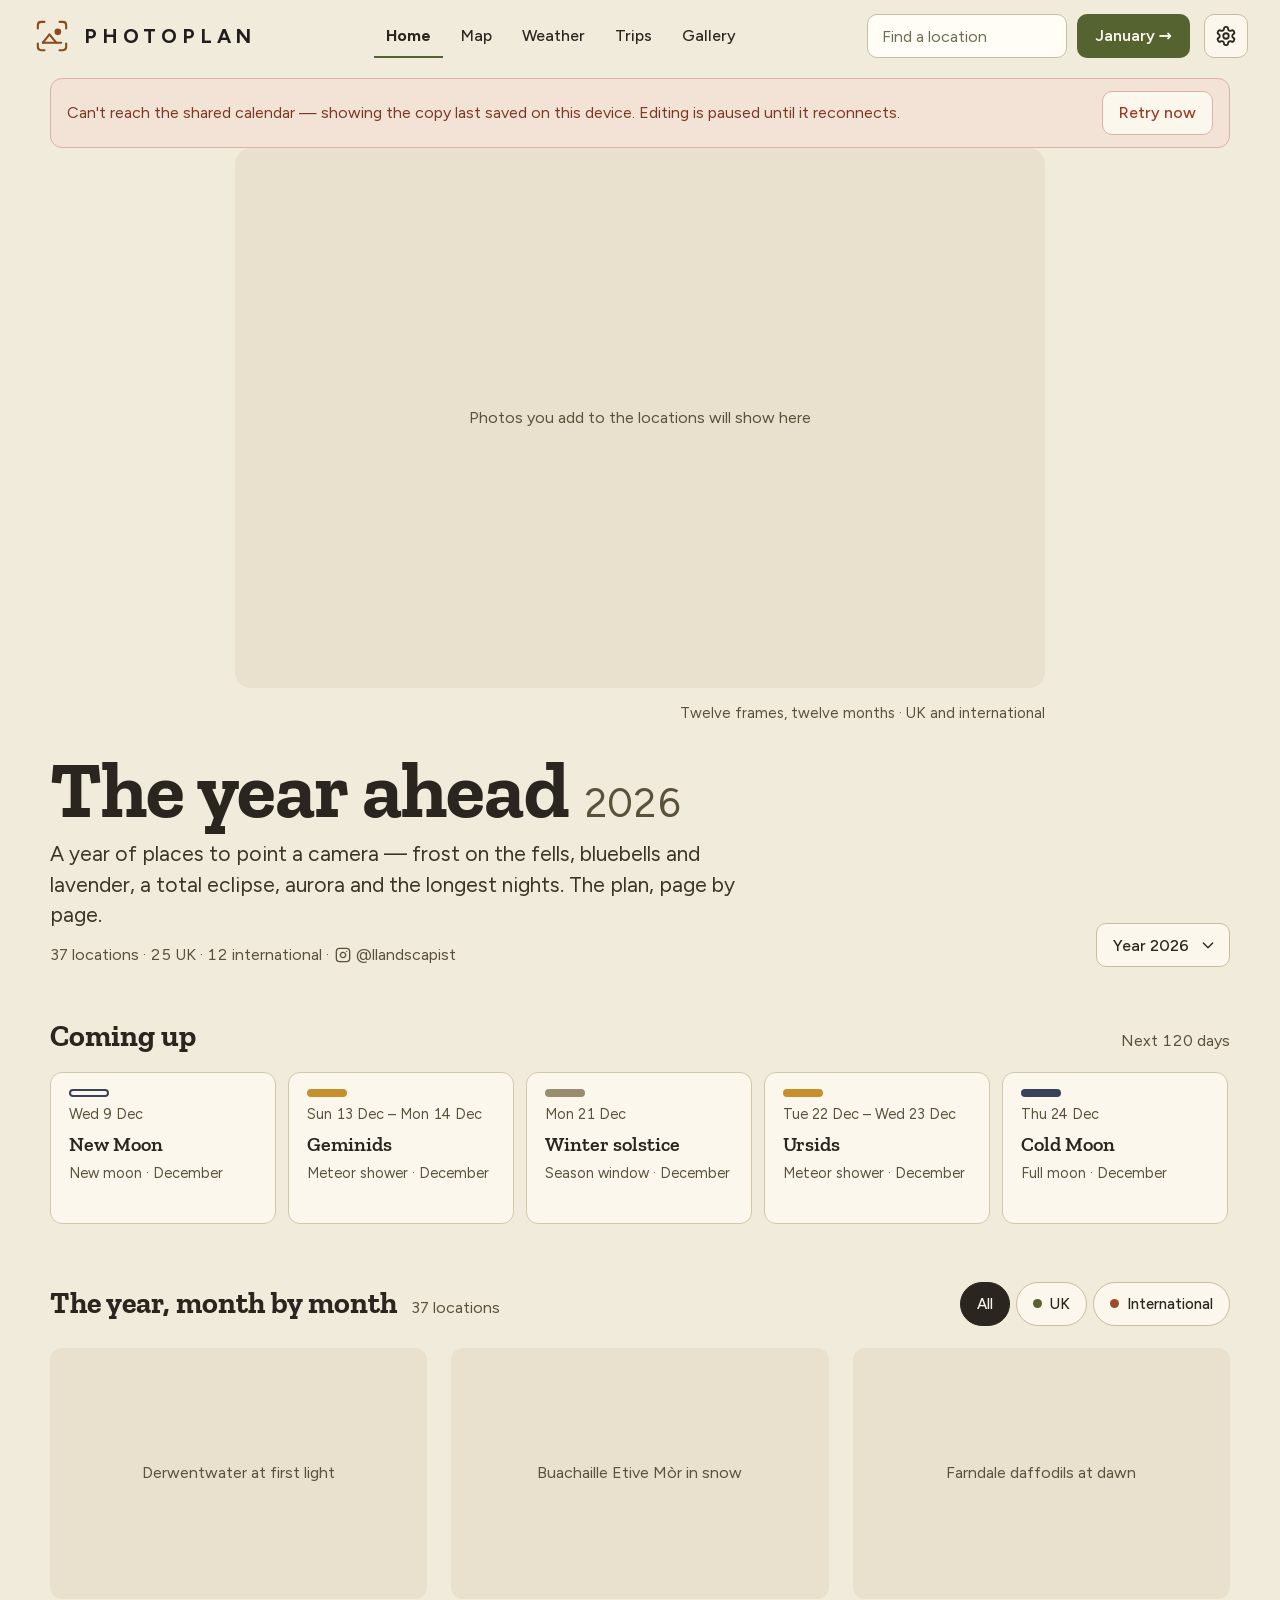
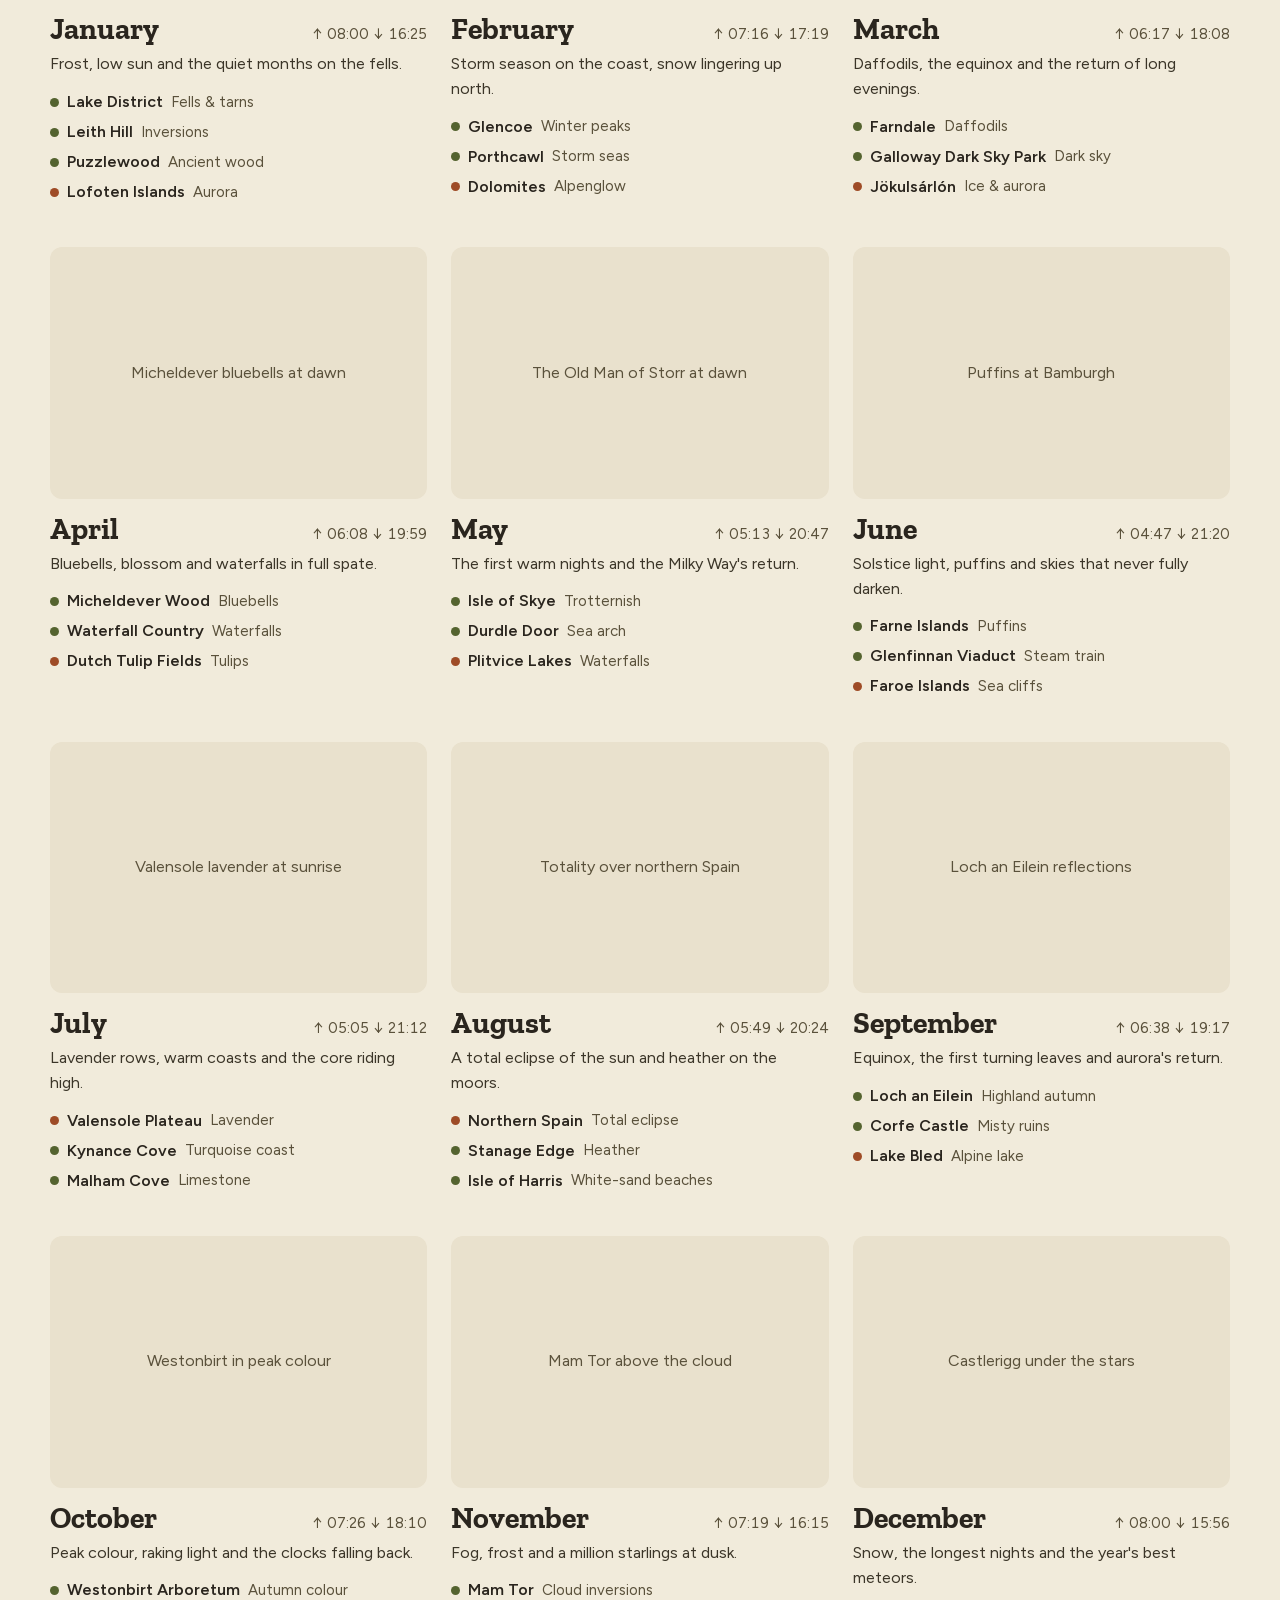
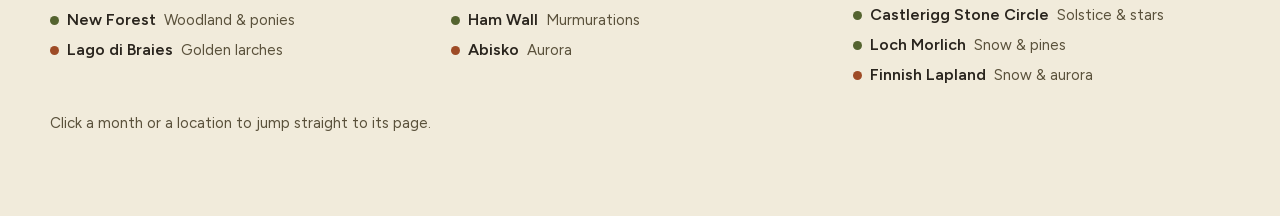
==== commit 56fdb8a6: "The new look goes live The owner approved the option D redesign, so the preview page becomes the sit" ====
--- a/index.html
+++ b/index.html
@@ -23,7 +23,8 @@
   <meta name="twitter:card" content="summary_large_image">
   <link rel="preconnect" href="https://fonts.googleapis.com">
   <link rel="preconnect" href="https://fonts.gstatic.com" crossorigin>
-  <!-- Only the weights actually used: Zilla 600/700, Spectral 400, Plex Mono 400/500/600. -->
+  <!-- Zilla Slab and Figtree are self-hosted (assets/fonts). This Google link now serves only the leftovers of the old look
+       (Spectral, Plex Mono) and goes when that dead code is cleared out. -->
   <link href="https://fonts.googleapis.com/css2?family=Zilla+Slab:wght@600;700&family=Spectral:wght@400&family=IBM+Plex+Mono:wght@400;500;600&display=swap" rel="stylesheet">
   <!-- Night mode: apply the saved theme before the first paint (see the tokens in the stylesheet). -->
   <script>try{if(localStorage.getItem('calendar:theme')==='night')document.documentElement.setAttribute('data-theme','night')}catch(e){}</script>
@@ -31,6 +32,7 @@
   <script src="/assets/vendor/react.production.min.js"></script>
   <script src="/assets/vendor/react-dom.production.min.js"></script>
   <link rel="preload" href="/assets/fonts/Figtree-Variable.woff2" as="font" type="font/woff2" crossorigin>
+  <link rel="preload" href="/assets/fonts/ZillaSlab-700.woff2" as="font" type="font/woff2" crossorigin>
   <style>
     /* tokens:start */
     /* Photoplan theme. Every colour in the app is one of these custom properties.
@@ -42,7 +44,7 @@
        design/tokens.css and rebuilds the design reference. */
     :root, .print-sheet {
       /* Surfaces — page, cards, fields (day: cream paper; night: warm near-black) */
-      --page: #E5DCC6; /* the page behind everything */
+      --page: #F1EBDB; /* the page behind everything */
       --page-dot: #DCCFB3; /* dot pattern on the page */
       --paper: #FBF7EC; /* cards, buttons, dialogs — and text set on ink or green */
       --paper-bright: #FCFAF1; /* matted hero frame, map paper, round tile controls */
@@ -104,6 +106,7 @@
       --slate-muted: #6E8494; /* trip pill dates */
       --moon-ink: #3A4259; /* full-moon text */
       --moon-wash: #E6E3D4; /* moon chips */
+      --fullmoon-wash: #E3E6EF; /* full-moon bars on the printed calendar */
       --newmoon-ink: #3B3526; /* new-moon text */
       /* Event tints (eclipse, nature, season, holidays) */
       --eclipse-wash: #EFD9CB; /* eclipse chips */
@@ -169,8 +172,21 @@
       --lb-glass-12: rgba(251,247,236,0.12);
       --lb-glass-22: rgba(251,247,236,0.22);
       --lb-glass-40: rgba(251,247,236,0.4);
+      --lb-ground: #16140F; /* the photo viewer's ground (fixed) */
+      --lb-ink-2: #D6CFBD; /* quiet text in the viewer (fixed) */
+      --lb-field: rgba(251,247,236,0.08); /* the viewer's field (fixed) */
+      --lb-veil: rgba(22,20,15,0.7); /* the credit pill over a photo (fixed) */
+      --lb-link: #BCCB91; /* a link in the viewer (fixed) */
       --on-photo: #FBF7EC; /* text and glyphs set on a photograph or the lightbox */
       --on-photo-active: #54632F; /* the focus-point button while active */
+      --on-photo-ink: #2A251E; /* glyphs on the round light buttons that sit on a photograph */
+      /* Option D — tiles, slots, dashes and the pop-up shadow */
+      --tile: #F1EBDB; /* tiles inside a card: sunrise, tides, figures; plain chips */
+      --slot: #E9E1CD; /* an empty photo slot */
+      --dash: #8A7D63; /* dashed outlines (empty slots, add buttons) and a switch that is off */
+      --green-wash-ink: #3E4C22; /* text on the green wash: Done, Promising */
+      --pop-shadow: rgba(42,37,30,0.14); /* the soft shadow under pop-ups and menus — the only shadow */
+      --map-ground: #E6DDC6; /* the mini map's frame before the map draws */
       color-scheme: light;
     }
     :root[data-theme="night"] {
@@ -237,6 +253,7 @@
       --slate-muted: #7E97A8;
       --moon-ink: #AEB8D4;
       --moon-wash: #2B2A24;
+      --fullmoon-wash: #262B38;
       --newmoon-ink: #DDD5C3;
       /* Event tints */
       --eclipse-wash: #3A2618;
@@ -290,6 +307,12 @@
       --drop-tint: rgba(168,189,116,0.10);
       --paper-a92: rgba(32,29,24,0.92);
       --paper-a86: rgba(32,29,24,0.86);
+      --tile: #2B2720;
+      --slot: #1B1915;
+      --dash: #968C74;
+      --green-wash-ink: #BCCB91;
+      --pop-shadow: rgba(0,0,0,0.50);
+      --map-ground: #232019;
       color-scheme: dark;
     }
     :root[data-theme="night"] .print-sheet { color-scheme: light; }
@@ -311,8 +334,52 @@
     /* Brand fonts from the logo pack, self-hosted. Figtree is the wordmark
        face (per the lockup SVGs); Caprasimo is included for future use. */
     @font-face { font-family: 'Figtree'; src: url('/assets/fonts/Figtree-Variable.woff2') format('woff2'); font-weight: 300 900; font-display: swap; }
+    @font-face { font-family: 'Zilla Slab'; src: url('/assets/fonts/ZillaSlab-600.woff2') format('woff2'); font-weight: 600; font-display: swap; }
+    @font-face { font-family: 'Zilla Slab'; src: url('/assets/fonts/ZillaSlab-700.woff2') format('woff2'); font-weight: 700; font-display: swap; }
     @font-face { font-family: 'Caprasimo'; src: url('/assets/fonts/Caprasimo-Regular.woff2') format('woff2'); font-weight: 400; font-display: swap; }
     *, *::before, *::after { box-sizing: border-box; }
+    /* ── Option D ── Figtree for everything, Zilla Slab for titles; 17px body; numbers line up. */
+    .d-root { font-family: 'Figtree', system-ui, sans-serif; font-size: 17px; line-height: 1.55; color: var(--ink); font-variant-numeric: tabular-nums; -webkit-text-size-adjust: 100%; }
+    .d-root button, .d-root input, .d-root select, .d-root textarea { font-family: inherit; font-variant-numeric: inherit; }
+    .d-root a { color: var(--green); }
+    .d-root a:hover { color: var(--green-deep); }
+    .d-nav a { color: var(--ink) !important; }
+    .d-nav a:hover { color: var(--green) !important; }
+    .d-btn:hover, .d-iconbtn:hover { border-color: var(--ink) !important; }
+    .d-primary:hover { background: var(--green-deep) !important; }
+    :root[data-theme="night"] .d-primary:hover { background: var(--green-2) !important; }
+    .d-danger:hover { background: var(--danger) !important; border-color: var(--danger) !important; color: var(--paper) !important; }
+    .d-reddanger:hover { filter: brightness(0.92); }
+    .lb-btn:hover { border-color: var(--on-photo) !important; }
+    .pp-guard img { -webkit-touch-callout: none; }  /* watermark on: no long-press "Save image" on a phone */
+    .lb-short-img { max-height: calc(100vh - 16px); max-height: calc(100dvh - 16px); }  /* the viewer on a phone held sideways: the photo fills the height */
+    .lb-field::placeholder { color: var(--lb-ink-2); opacity: .8; }
+    .lb-field:focus { outline: none; border-color: var(--on-photo) !important; }
+    .d-round:hover { filter: brightness(0.94); }
+    .d-menurow:hover > span:first-child { color: var(--green); }
+    .d-field::placeholder { color: var(--ink-2); opacity: .85; }
+    .d-field:focus { outline: none; border-color: var(--green) !important; box-shadow: 0 0 0 2px var(--focus-ring) !important; }
+    .d-hit:hover, .d-hit[aria-selected="true"] { background: var(--tile); }
+    .d-scroll-x { overflow-x: auto; scrollbar-width: none; -webkit-overflow-scrolling: touch; }
+    .d-scroll-x::-webkit-scrollbar { display: none; }
+    /* text the owner can click to edit: a soft wash on hover, a field look while typing */
+    .d-edit { border-radius: 6px; outline: none; cursor: text; min-width: 1.5em; }
+    .d-edit:hover { background: var(--tile); box-shadow: 0 0 0 4px var(--tile); }
+    .d-edit:focus { background: var(--field); box-shadow: 0 0 0 4px var(--field), 0 0 0 6px var(--focus-ring); }
+    .d-edit:empty::before { content: attr(data-ph); color: var(--ink-2); }
+    .d-ev[role="button"]:hover .d-ev-name { text-decoration: underline; text-underline-offset: 3px; }
+    .d-linkbtn:hover { color: var(--green-deep) !important; text-decoration: underline; text-underline-offset: 3px; }
+    .d-x:hover { background: var(--tile) !important; color: var(--danger) !important; }
+    .d-card:hover .d-card-name { color: var(--green); }
+    .d-yearsel:hover, .d-yearsel:focus { text-decoration: underline dotted; text-underline-offset: 6px; }
+    .d-chipbtn:hover, .d-upcard:hover { border-color: var(--ink) !important; }
+    .d-namelink:hover, .d-quietlink:hover { color: var(--green) !important; }
+    .d-slot.drag-over { background: var(--green-wash) !important; border-color: var(--green) !important; }
+    .old-page { font-family: 'Spectral', Georgia, serif; font-size: 16px; line-height: normal; font-variant-numeric: normal; } /* the Home list kept for a Cards/List switch (renderMonthIndexList) */
+    .d-root textarea.d-field { height: auto; padding: 10px 14px; line-height: 1.5; resize: vertical; width: 100%; }
+    .d-root .leaflet-container { font-family: inherit; }
+    .d-root .leaflet-touch .leaflet-bar a, .d-root .leaflet-bar a { width: 44px; height: 44px; line-height: 44px; font-size: 22px; }
+    /* Pages not yet rebuilt in the new look keep their own type inside the new shell. */
     html, body { margin: 0; padding: 0; }
     body { background: var(--page); }
     ::selection { background: var(--green); color: var(--paper); }
@@ -383,21 +450,29 @@
     .map-close:hover { color: var(--ink) !important; background: var(--sunken) !important; border-color: var(--line) !important; }
     .map-visitbtn:hover { transform: translate(-1px,-1px); box-shadow: 3px 3px 0 var(--shadow-16) !important; }
     @keyframes mapPulse { 0%,100% { opacity: .45; } 50% { opacity: .9; } }
-    /* ── Print view ── A4-landscape sheets (281×193mm inside 8mm margins). On
-       screen they preview as bordered pages kept in proportion by aspect-ratio;
-       when printing, the app chrome hides, each sheet is forced to exactly one
-       page, and colours print as shown. A sheet is a flex column so a grid page
-       can fill its height. */
-    .print-sheet { position: relative; display: flex; flex-direction: column; width: 281mm; max-width: 100%; aspect-ratio: 281 / 193; margin: 0 auto 8px; background: #fff; border: 1px solid var(--line); box-shadow: 0 2px 12px var(--shadow-10); overflow: hidden; break-after: page; page-break-after: always; break-inside: avoid; }
-    .print-sheet.pad { padding: 7mm 7mm 6mm; }
-    .print-sheet:last-child { break-after: auto; page-break-after: auto; }
-    .print-label { width: 281mm; max-width: 100%; margin: 18px auto 6px; font-family: 'IBM Plex Mono', monospace; font-size: 10px; letter-spacing: .16em; text-transform: uppercase; color: var(--faint); }
+    /* ── The printable calendar ── Each sheet is a fixed A4-landscape drawing
+       (281 × 193 mm: A4 less the 8mm page margin), a flex column so a grid
+       page can fill its height. Where the screen is narrower than a sheet,
+       SheetScale sets --sheet-scale and the whole sheet shrinks to fit;
+       `.sheet-fixed` controls on a sheet are scaled back up so they stay a
+       fingertip wide. When printing, the scale is off, everything but the
+       sheets hides, each sheet is exactly one page and colours print as shown. */
+    .print-sheet { position: relative; display: flex; flex-direction: column; flex: none; width: 281mm; height: 193mm; margin: 0 auto; background: #fff; border: 1px solid var(--line); box-shadow: 0 6px 18px var(--shadow-12); overflow: hidden; transform: scale(var(--sheet-scale, 1)); transform-origin: 0 0; break-after: page; page-break-after: always; break-inside: avoid; }
+    .print-sheet.last { break-after: auto; page-break-after: auto; }
+    .sheet-box { height: calc(193mm * var(--sheet-scale, 1)); }
+    .sheet-fixed { transform: scale(calc(1 / var(--sheet-scale, 1))); }
+    .sheet-badge { transform: scale(max(1, calc(0.6 / var(--sheet-scale, 1)))); }  /* a phone's index photos: a badge about 26px across */
+    .sheet-tag { transform: scale(max(1, calc(0.8 / var(--sheet-scale, 1)))); }   /* …and their "Large photo" tag at about 11px */
+    .sheet-fixed-bar { width: calc(100% * var(--sheet-scale, 1)); transform: scale(calc(1 / var(--sheet-scale, 1))); transform-origin: 0 100%; }
     @page { size: A4 landscape; margin: 8mm; }
     @media print {
       body { background: #fff; }
       .no-print { display: none !important; }
-      .app-shell { background: #fff !important; background-image: none !important; padding: 0 !important; }
-      .print-sheet { width: 281mm !important; height: 193mm !important; max-width: none !important; aspect-ratio: auto !important; border: none !important; box-shadow: none !important; margin: 0 !important; }
+      .app-shell { background: #fff !important; background-image: none !important; padding: 0 !important; min-height: 0 !important; }
+      .cal-page { display: block !important; max-width: none !important; padding: 0 !important; }
+      .cal-sheets, .cal-sheet { display: block !important; }
+      .sheet-box { height: auto !important; }
+      .print-sheet { transform: none !important; border: none !important; box-shadow: none !important; margin: 0 !important; }
       .print-sheet, .print-sheet * { -webkit-print-color-adjust: exact; print-color-adjust: exact; }
     }
 </style>
@@ -408,17 +483,139 @@
 const { useState, useEffect, useCallback, useRef, useMemo } = React;
 const e = React.createElement;
 
+// ─── Option D look: shared pieces ────────────────────────────────────────────
+// sx('display: flex; gap: 8px') → a style object (cached, treat as read-only;
+// spread it to add to it). The new look's markup was drawn on the design
+// canvas with inline CSS, so its styles are kept as CSS text with the colours
+// as tokens — easy to compare with the boards.
+const SX_CACHE = {};
+function sx(css) {
+  let o = SX_CACHE[css];
+  if (!o) {
+    o = {};
+    css.split(';').forEach(d => { const i = d.indexOf(':'); if (i < 0) return; const k = d.slice(0, i).trim(), v = d.slice(i + 1).trim(); if (k) o[k.startsWith('--') ? k : k.replace(/-([a-z])/g, (m, c) => c.toUpperCase())] = v; });
+    SX_CACHE[css] = o;
+  }
+  return o;
+}
+const SLAB = "'Zilla Slab', serif";
+// Line icons (24px grid, 2px round strokes, the text colour).
+const D_ICONS = {
+  cog: [['path', { d: 'M12.22 2h-.44a2 2 0 0 0-2 2v.18a2 2 0 0 1-1 1.73l-.43.25a2 2 0 0 1-2 0l-.15-.08a2 2 0 0 0-2.73.73l-.22.38a2 2 0 0 0 .73 2.73l.15.1a2 2 0 0 1 1 1.72v.51a2 2 0 0 1-1 1.74l-.15.09a2 2 0 0 0-.73 2.73l.22.38a2 2 0 0 0 2.73.73l.15-.08a2 2 0 0 1 2 0l.43.25a2 2 0 0 1 1 1.73V20a2 2 0 0 0 2 2h.44a2 2 0 0 0 2-2v-.18a2 2 0 0 1 1-1.73l.43-.25a2 2 0 0 1 2 0l.15.08a2 2 0 0 0 2.73-.73l.22-.39a2 2 0 0 0-.73-2.73l-.15-.08a2 2 0 0 1-1-1.74v-.5a2 2 0 0 1 1-1.74l.15-.09a2 2 0 0 0 .73-2.73l-.22-.38a2 2 0 0 0-2.73-.73l-.15.08a2 2 0 0 1-2 0l-.43-.25a2 2 0 0 1-1-1.73V4a2 2 0 0 0-2-2z' }], ['circle', { cx: 12, cy: 12, r: 3 }]],
+  search: [['circle', { cx: 11, cy: 11, r: 7 }], ['path', { d: 'M21 21l-4.3-4.3' }]],
+  target: [['circle', { cx: 12, cy: 12, r: 7 }], ['path', { d: 'M12 2v5M12 17v5M2 12h5M17 12h5' }]],
+  close: [['path', { d: 'M6 6l12 12M18 6L6 18' }]],
+  chevL: [['path', { d: 'M15 5l-7 7 7 7' }]],
+  chevR: [['path', { d: 'M9 5l7 7-7 7' }]],
+  chevD: [['path', { d: 'M5 9l7 7 7-7' }]],
+  chevU: [['path', { d: 'M5 15l7-7 7 7' }]],
+  plus: [['path', { d: 'M12 5v14M5 12h14' }]],
+  minus: [['path', { d: 'M5 12h14' }]],
+  fit: [['path', { d: 'M4 9V4h5M20 9V4h-5M4 15v5h5M20 15v5h-5' }]],
+  check: [['path', { d: 'M5 12.5l4.5 4.5L19 7.5' }]],
+  up: [['path', { d: 'M12 20V5M5.5 11.5L12 5l6.5 6.5' }]],
+  pause: [['path', { d: 'M9 5.5v13M15 5.5v13' }]],
+  play: [['path', { d: 'M8 5.5l11 6.5-11 6.5z' }]],
+  star: [['path', { d: 'M12 3.6l2.6 5.3 5.8.8-4.2 4.1 1 5.8-5.2-2.7-5.2 2.7 1-5.8-4.2-4.1 5.8-.8z' }]],
+  expand: [['path', { d: 'M15 3h6v6M9 21H3v-6M21 3l-7 7M3 21l7-7' }]],
+};
+function DIcon({ name, size = 22, style }) {
+  return e('svg', { 'aria-hidden': 'true', width: size, height: size, viewBox: '0 0 24 24', style: { fill: 'none', stroke: 'currentColor', strokeWidth: 2, strokeLinecap: 'round', strokeLinejoin: 'round', flex: 'none', display: 'block', ...(style || {}) } },
+    (D_ICONS[name] || []).map(([tag, props], i) => e(tag, { key: i, ...props })));
+}
+// The small symbol a bar-type event carries on the printed calendar and in
+// its key — drawn, not a font character. Keyed by the glyph in EVENT_STYLE:
+// ● full moon, ○ new moon, ✦ meteor, ◐ eclipse, ◉ photo op, ▲ trip, ◆ the
+// owner's own types.
+const GLYPH_ART = {
+  '●': [['circle', { cx: 12, cy: 12, r: 8, fill: 'currentColor', stroke: 'none' }]],
+  '○': [['circle', { cx: 12, cy: 12, r: 7 }]],
+  '✦': [['path', { d: 'M12 2.5l2.4 7.1 7.1 2.4-7.1 2.4-2.4 7.1-2.4-7.1L2.5 12l7.1-2.4z', fill: 'currentColor', stroke: 'none' }]],
+  '◐': [['circle', { cx: 12, cy: 12, r: 7 }], ['path', { d: 'M12 5a7 7 0 0 0 0 14z', fill: 'currentColor', stroke: 'none' }]],
+  '◉': [['circle', { cx: 12, cy: 12, r: 7 }], ['circle', { cx: 12, cy: 12, r: 3, fill: 'currentColor', stroke: 'none' }]],
+  '▲': [['path', { d: 'M12 4.5l8.5 15h-17z', fill: 'currentColor', stroke: 'none' }]],
+  '◆': [['path', { d: 'M12 3.5l8.5 8.5-8.5 8.5L3.5 12z', fill: 'currentColor', stroke: 'none' }]],
+};
+function GlyphIcon({ glyph, size = 12, style }) {
+  const art = GLYPH_ART[glyph];
+  if (!art) return null;
+  return e('svg', { 'aria-hidden': 'true', 'data-glyph': glyph, width: size, height: size, viewBox: '0 0 24 24', style: { flex: 'none', display: 'block', fill: 'none', stroke: 'currentColor', strokeWidth: 2.4, ...(style || {}) } },
+    art.map(([tag, props], i) => e(tag, { key: i, ...props })));
+}
+// The controls, as drawn: 44px high, 10px corners, no shadows.
+const D = {
+  btn: sx('display: inline-flex; align-items: center; justify-content: center; gap: 8px; height: 44px; padding: 0 16px; background: var(--paper); border: 1px solid var(--line-strong); border-radius: 10px; color: var(--ink); font-family: inherit; font-weight: 500; font-size: 16px; line-height: 1.2; cursor: pointer; white-space: nowrap; text-decoration: none'),
+  primary: sx('display: inline-flex; align-items: center; justify-content: center; gap: 8px; height: 44px; padding: 0 18px; box-sizing: border-box; background: var(--green); border: 0; border-radius: 10px; color: var(--paper); font-family: inherit; font-weight: 600; font-size: 16px; line-height: 1.2; cursor: pointer; white-space: nowrap; text-decoration: none'),
+  danger: sx('display: inline-flex; align-items: center; justify-content: center; gap: 8px; height: 44px; padding: 0 16px; background: var(--paper); border: 1px solid var(--danger-line); border-radius: 10px; color: var(--danger); font-family: inherit; font-weight: 500; font-size: 16px; line-height: 1.2; cursor: pointer; white-space: nowrap'),
+  iconBtn: sx('display: inline-flex; align-items: center; justify-content: center; flex: none; width: 44px; height: 44px; padding: 0; background: var(--paper); border: 1px solid var(--line-strong); border-radius: 10px; color: var(--ink); font-family: inherit; font-size: 20px; line-height: 1; cursor: pointer'),
+  round: sx('display: inline-flex; align-items: center; justify-content: center; flex: none; width: 44px; height: 44px; padding: 0; border-radius: 50%; border: 0; background: var(--on-photo); color: var(--on-photo-ink); font-family: inherit; font-size: 18px; line-height: 1; cursor: pointer'),
+  field: sx('height: 44px; box-sizing: border-box; padding: 0 14px; background: var(--field); border: 1px solid var(--line-strong); border-radius: 10px; color: var(--ink); font-family: inherit; font-size: 16px; min-width: 0'),
+  pill: sx('display: inline-flex; align-items: center; gap: 8px; height: 44px; padding: 0 16px; background: var(--paper); border: 1px solid var(--line-strong); border-radius: 999px; color: var(--ink); font-family: inherit; font-weight: 500; font-size: 15px; line-height: 1.2; cursor: pointer; white-space: nowrap'),
+  pillOn: sx('display: inline-flex; align-items: center; gap: 8px; height: 44px; padding: 0 16px; background: var(--ink); border: 1px solid var(--ink); border-radius: 999px; color: var(--paper); font-family: inherit; font-weight: 500; font-size: 15px; line-height: 1.2; cursor: pointer; white-space: nowrap'),
+  label: sx('margin: 0; font-weight: 600; font-size: 15px; color: var(--ink-2)'),
+};
+// The track of an on/off switch (Settings, the Calendar page's "Photo captions").
+const dTrack = (on) => e('span', { style: { ...sx('position: relative; flex: 0 0 52px; height: 30px; border-radius: 999px'), background: on ? 'var(--green)' : 'var(--dash)' } },
+  e('span', { style: { ...sx('position: absolute; top: 3px; width: 24px; height: 24px; border-radius: 50%; background: var(--paper); transition: left .15s'), left: on ? 25 : 3 } }));
+// The Calendar page's sheets are a fixed A4 drawing (281 × 193 mm). Where the
+// column is narrower than a sheet, this sets --sheet-scale on its box and the
+// stylesheet shrinks every sheet inside to fit (never in print).
+function SheetScale({ className, style, children }) {
+  const ref = useRef(null);
+  React.useLayoutEffect(() => {
+    const el = ref.current; if (!el) return;
+    const fit = () => { const w = el.clientWidth; if (w) el.style.setProperty('--sheet-scale', String(Math.min(1, Math.floor(w / (281 * 96 / 25.4) * 10000) / 10000))); };
+    fit();
+    if (typeof ResizeObserver === 'undefined') { window.addEventListener('resize', fit); return () => window.removeEventListener('resize', fit); }
+    const ro = new ResizeObserver(fit); ro.observe(el);
+    return () => ro.disconnect();
+  }, []);
+  return e('div', { ref, className, style }, children);
+}
+// A real <input> that saves on blur or Enter (Escape puts the old text back).
+// View-only: the value as plain text, or nothing when empty.
+function DInput({ value, onCommit, placeholder, ariaLabel, style, inputMode, title }) {
+  const canEdit = React.useContext(EditCtx);
+  const [text, setText] = useState(value || '');
+  const focused = useRef(false), valRef = useRef(value);
+  valRef.current = value;
+  useEffect(() => { if (!focused.current) setText(value || ''); }, [value]);
+  if (!canEdit) return value ? e('span', { style: { fontSize: 16 } }, value) : null;
+  return e('input', { type: 'text', className: 'd-field', value: text, inputMode, placeholder, title, 'aria-label': ariaLabel,
+    onFocus: () => { focused.current = true; },
+    onChange: (ev) => setText(ev.target.value),
+    // after saving, show what was actually kept (a rejected entry snaps back)
+    onBlur: () => { focused.current = false; const t = text.trim(); if (t !== (value || '')) onCommit(t); setTimeout(() => setText(valRef.current || ''), 80); },
+    onKeyDown: (ev) => { if (ev.key === 'Enter') ev.target.blur(); else if (ev.key === 'Escape') { const el = ev.target; setText(value || ''); setTimeout(() => el.blur(), 0); } },
+    style: { ...D.field, ...(style || {}) } });
+}
+// The drawn width of a line of text (canvas), for laying out the month strip.
+const TEXT_W = { ctx: null, cache: {} };
+function textWidth(text, font) {
+  const k = font + '|' + text;
+  if (TEXT_W.cache[k] != null) return TEXT_W.cache[k];
+  let w = text.length * 7.6, sure = false;
+  try {
+    if (!TEXT_W.ctx) TEXT_W.ctx = document.createElement('canvas').getContext('2d');
+    TEXT_W.ctx.font = font; w = TEXT_W.ctx.measureText(text).width;
+    sure = !document.fonts || !document.fonts.check || document.fonts.check(font); // not yet: this was the fallback face
+  } catch (_) {}
+  if (sure) TEXT_W.cache[k] = w;
+  return w;
+}
+
 // The Photoplan logo mark (viewfinder + mountain + sun). The brown-on-light
 // version suits the site's cream background; the favicon/app icon variants are
 // linked from the <head>.
-const LOGO_SRC = 'assets/photoplan-mark.svg';
+const LOGO_SRC = '/assets/photoplan-mark.svg';
 // …and the lighter mark for night mode. LogoMark renders both; the stylesheet
 // shows the one that suits the theme (so no component needs to know the theme).
-const LOGO_NIGHT_SRC = 'assets/photoplan-mark-on-dark.svg';
+const LOGO_NIGHT_SRC = '/assets/photoplan-mark-on-dark.svg';
 function LogoMark({ style }) {
   return [e('img', { key:'day', className:'logo-day', src:LOGO_SRC, alt:'', style }), e('img', { key:'night', className:'logo-night', src:LOGO_NIGHT_SRC, alt:'', style })];
 }
 const IG_HANDLE = 'llandscapist'; // the owner's Instagram (home page + printed grid pages)
+const OWNER_NAME = 'Tim Dempsey';  // the watermark's bottom-left corner (the handle takes the bottom-right)
 // Longest edge of the print-size photo copy (<base>-print): 3200px is ~290 dpi
 // across an A4-landscape sheet, enough for a photo-book / print-shop calendar.
 const PRINT_MAX_EDGE = 3200;
@@ -439,9 +636,26 @@
 // The owner's handle in a corner of a large photo — hero slideshows and the
 // lightbox — when the "credit on photos" switch (Gallery page) is on. Nothing
 // is burnt into the stored images: it is an overlay, so the switch is instant.
-function PhotoCredit({ style }) {
+// The watermark over the large photos — the hero slideshows, the Gallery's
+// tiles and the photo viewer: the owner's name in the bottom-left corner and
+// the Instagram handle in the bottom-right. On unless the owner switches it
+// off (Settings, while editing; data[0].watermark === false), for everyone.
+// It is drawn over the photo, not into the stored file — see the guard in App.
+// `inset` = [sideways, up] in px; `rightShift` moves the handle clear of
+// controls in that corner (the slideshow's round buttons).
+function Watermark({ size = 15, inset = [16, 14], rightShift = 0 }) {
   const { credit } = React.useContext(FocusCtx);
-  return credit ? e('span', { className: 'photo-credit', 'aria-hidden': 'true', style }, '@' + IG_HANDLE) : null;
+  if (!credit) return null;
+  const look = { position: 'absolute', zIndex: 5, bottom: inset[1], maxWidth: '46%', overflow: 'hidden', textOverflow: 'ellipsis', whiteSpace: 'nowrap', color: 'var(--on-photo)', fontFamily: "'Figtree', system-ui, sans-serif", fontWeight: 600, fontSize: size, lineHeight: 1.3, letterSpacing: '.02em', textShadow: '0 1px 2px rgba(0,0,0,0.7), 0 0 10px rgba(0,0,0,0.45)', pointerEvents: 'none', userSelect: 'none' };
+  return e(React.Fragment, null,
+    e('span', { 'aria-hidden': 'true', 'data-watermark': 'name', style: { ...look, left: inset[0] } }, OWNER_NAME),
+    e('span', { 'aria-hidden': 'true', 'data-watermark': 'handle', style: { ...look, right: inset[0] + rightShift } }, '@' + IG_HANDLE));
+}
+function PhotoCredit({ style, pill }) {
+  const { credit } = React.useContext(FocusCtx);
+  if (!credit) return null;
+  if (pill) return e('span', { 'aria-hidden': 'true', style: { position: 'absolute', zIndex: 5, padding: '2px 10px', borderRadius: 999, background: 'var(--lb-veil)', color: 'var(--on-photo)', fontSize: 14, lineHeight: 1.5, pointerEvents: 'none', ...style } }, '@' + IG_HANDLE);
+  return e('span', { className: 'photo-credit', 'aria-hidden': 'true', style }, '@' + IG_HANDLE);
 }
 function focusStyle(map, base) {
   const f = map && map[base];
@@ -721,10 +935,12 @@
 // "are we on a phone?". It re-renders whenever the viewport crosses 640px, and
 // components sprinkle small style overrides where isMobile is true — the
 // desktop layout is untouched.
-function useIsMobile() {
-  const [mobile, setMobile] = useState(() => window.matchMedia('(max-width: 640px)').matches);
+function useIsMobile() { return useMedia('(max-width: 640px)'); }
+// True while a media query matches (re-renders when that changes).
+function useMedia(query) {
+  const [mobile, setMobile] = useState(() => window.matchMedia(query).matches);
   useEffect(() => {
-    const mq = window.matchMedia('(max-width: 640px)');
+    const mq = window.matchMedia(query);
     const onChange = () => setMobile(mq.matches);
     if (mq.addEventListener) mq.addEventListener('change', onChange);
     else mq.addListener(onChange); // older Safari
@@ -799,7 +1015,7 @@
 // Each item is { key (unique), base (image name), caption }. It checks which
 // photos exist using the small thumbnails (fast), then shows the hero version of
 // whichever slide is current. Used for both the 2026 cover and each month's hero.
-function PhotoSlideshow({ items, boxStyle, intervalMs = 15000, epoch = 0, photoIndex }) {
+function PhotoSlideshow({ items, boxStyle, figStyle, intervalMs = 15000, epoch = 0, photoIndex, d = false, onCurrent, emptyText }) {
   const focus = React.useContext(FocusCtx);
   const [keys, setKeys] = useState([]); // item keys that have a photo, in order
   const [pos, setPos] = useState(0);
@@ -867,6 +1083,26 @@
     if (nextItem) { const im = new Image(); im.src = Storage.photoUrl(nextItem.base, epoch || undefined); }
   }, [pos, keys, paused]);
 
+  // Option D: the caption sits under the photo, so the page is told which
+  // photo is up; the last photo stays underneath while the next fades in.
+  const curD = keys.length ? items.find(it => it.key === (keys[pos] != null ? keys[pos] : keys[0])) : null;
+  const capNow = curD ? (curD.caption || '') : '';
+  useEffect(() => { if (onCurrent) onCurrent(capNow); }, [capNow]);
+  const underRef = useRef(null);
+  const under = d && curD && underRef.current && underRef.current !== curD.base ? underRef.current : null;
+  useEffect(() => { underRef.current = curD ? curD.base : null; }, [curD && curD.base]);
+  if (d) {
+    const img = { display: 'block', width: '100%', objectFit: 'cover', ...boxStyle };
+    if (!curD) return e('figure', { style: { margin: 0, position: 'relative', background: 'var(--slot)', overflow: 'hidden', ...figStyle } },
+      e('div', { style: { ...boxStyle, display: 'flex', alignItems: 'center', justifyContent: 'center', padding: '0 24px', textAlign: 'center', fontSize: 16, color: 'var(--ink-2)' } }, photoIndex === undefined ? '' : (emptyText || 'Photos you add will show here')));
+    return e('figure', { style: { margin: 0, position: 'relative', background: 'var(--ink)', overflow: 'hidden', ...figStyle } },
+      under && e('img', { key: 'u-' + under, src: Storage.photoUrl(under, epoch || undefined), alt: '', style: { ...img, position: 'absolute', left: 0, top: 0, height: '100%', ...focusStyle(focus.map, under) } }),
+      e('img', { key: curD.base, className: 'slide-fade', src: Storage.photoUrl(curD.base, epoch || undefined), alt: curD.caption || '', style: { ...img, position: 'relative', ...focusStyle(focus.map, curD.base) } }),
+      e(Watermark, { size: 15, inset: [24, 32], rightShift: keys.length > 1 ? 108 : 0 }),
+      keys.length > 1 && e('div', { style: sx('position: absolute; right: 24px; bottom: 20px; display: flex; gap: 8px; z-index: 6') },
+        e('button', { type: 'button', className: 'd-round', onClick: skip, title: 'Next photo', 'aria-label': 'Next photo', style: D.round }, e(DIcon, { name: 'chevR', size: 20 })),
+        e('button', { type: 'button', className: 'd-round', onClick: () => setPaused(p => !p), title: paused ? 'Resume slideshow' : 'Pause slideshow', 'aria-label': paused ? 'Resume slideshow' : 'Pause slideshow', style: D.round }, e(DIcon, { name: paused ? 'play' : 'pause', size: 20 }))));
+  }
   if (keys.length === 0) {
     return e('div', { className: 'image-slot', style: { ...boxStyle } },
       e('div', { className: 'placeholder-text' },
@@ -1034,7 +1270,7 @@
 // "+" placeholder and a smaller remove button. `onChange` is called with
 // 'uploaded' or 'removed' after the cloud write succeeds — for an upload with
 // a second argument, the photo's own EXIF data (readPhotoInfo) or null.
-function LocationPhoto({ base, placeholder, style = {}, onChange, photoIndex, epoch = 0, full = false, compact = false }) {
+function LocationPhoto({ base, placeholder, style = {}, onChange, photoIndex, epoch = 0, full = false, compact = false, d = null, controls = null, caption = null }) {
   const canEdit = React.useContext(EditCtx);
   const [src, setSrc] = useState(null);
   const [bust, setBust] = useState(0); // cache-buster after an upload here
@@ -1094,8 +1330,9 @@
   const handleFocusClick = (ev) => {
     const g = containGeom(); if (!g || !focus.set) return;
     const r = boxRef.current.getBoundingClientRect();
-    const fx = Math.max(0, Math.min(1, (ev.clientX - r.left - g.ox) / g.dw));
-    const fy = Math.max(0, Math.min(1, (ev.clientY - r.top - g.oy) / g.dh));
+    const k = (r.width / boxRef.current.offsetWidth) || 1; // a calendar sheet may be drawn scaled down
+    const fx = Math.max(0, Math.min(1, ((ev.clientX - r.left) / k - g.ox) / g.dw));
+    const fy = Math.max(0, Math.min(1, ((ev.clientY - r.top) / k - g.oy) / g.dh));
     focus.set(base, fx, fy);
   };
   const handleClear = useCallback(async (ev) => {
@@ -1118,6 +1355,73 @@
   const privUrl = usePrivateImage(full && src && hasPrint ? base + '-print' : null, bust || epoch || 0);
   const imgSrc = src && full ? (privUrl || Storage.photoUrl(base, bust || epoch || undefined)) : src;
   const sizeFlag = full && src && photoIndex && !hasPrint && printSizeBadge();
+  // Option D (`d`): 'main' = the brief's big photo, round focus/remove buttons
+  // on it; 'thumb' = an extra photo with its controls in a row underneath
+  // (`controls` from the caller, then focus and remove); 'add' = the dashed
+  // "Add photo" slot; 'card' = a location card's photo (a drop target only
+  // while empty — a click on a card opens the brief); 'sheet' = a whole sheet
+  // of the printable calendar (cover, back cover): it fills the sheet, shows
+  // the print-size copy, and its controls keep their size when the sheet is
+  // drawn scaled down (`.sheet-fixed`) and never print.
+  if (d) {
+    const onSheet = d === 'sheet';
+    const big = d === 'main' || d === 'card' || onSheet, small = !big;
+    const shown = src ? (onSheet ? imgSrc : big ? Storage.photoUrl(base, bust || epoch || undefined) : src) : null;
+    const isFile = (ev) => Array.from((ev.dataTransfer && ev.dataTransfer.types) || []).indexOf('Files') !== -1;
+    const noDrop = !canEdit || busy || (d === 'card' && !!src);
+    const drop = noDrop ? {} : {
+      onDragOver: (ev) => { if (!isFile(ev)) return; ev.preventDefault(); setDragOver(true); },
+      onDragLeave: () => setDragOver(false),
+      onDrop: (ev) => { setDragOver(false); const f = ev.dataTransfer && ev.dataTransfer.files && ev.dataTransfer.files[0]; if (!f) return; ev.preventDefault(); ev.stopPropagation(); uploadFile(f); },
+    };
+    const picker = canEdit && d !== 'card' && e('input', { ref: fileRef, type: 'file', accept: 'image/*', style: { display: 'none' }, onChange: (ev) => { const f = ev.target.files[0]; ev.target.value = ''; uploadFile(f); } });
+    const pick = () => { if (!busy && fileRef.current) fileRef.current.click(); };
+    const box = onSheet ? { position: 'absolute', left: 0, top: 0, display: 'block', width: '100%', height: '100%', boxSizing: 'border-box', overflow: 'hidden', ...style }
+      : { position: 'relative', display: 'block', width: '100%', aspectRatio: d === 'card' ? '4 / 3' : '3 / 2', boxSizing: 'border-box', borderRadius: big ? 12 : 8, overflow: 'hidden', ...style };
+    // no photo
+    if (!src) {
+      if (!canEdit) return big ? e('span', { style: { ...box, display: 'flex', alignItems: 'center', justifyContent: 'center', background: 'var(--slot)', fontSize: 15, color: 'var(--ink-2)' } }, photoIndex === undefined ? '' : 'No photo yet') : null;
+      const dashed = { ...box, display: 'flex', flexDirection: 'column', alignItems: 'center', justifyContent: 'center', gap: 2, padding: 8, border: '2px dashed var(--dash)', background: big ? 'var(--slot)' : 'var(--tile)', color: 'var(--ink-body)', fontFamily: 'inherit', fontWeight: 500, fontSize: onSheet ? 22 : big ? 16 : 15, textAlign: 'center' };
+      const words = busy ? 'Uploading…' : d === 'add' || d === 'thumb' ? 'Add photo' : (onSheet && placeholder) || 'Drop a photo here';
+      if (d === 'card') return e('span', { className: 'd-slot' + (dragOver ? ' drag-over' : ''), ...drop, style: dashed }, words);
+      return e('button', { type: 'button', className: 'd-slot' + (dragOver ? ' drag-over' : ''), ...drop, onClick: pick, title: placeholder, 'aria-label': placeholder || words, style: { ...dashed, cursor: busy ? 'default' : 'pointer' } },
+        picker, words, (d === 'main' || onSheet) && !busy && e('span', { style: { fontWeight: 400, fontSize: onSheet ? 17 : 15, color: 'var(--ink-2)' } }, onSheet ? 'or click to choose one · landscape works best' : 'or click to choose one'));
+    }
+    // a photo
+    const focusGeomD = focusMode ? containGeom() : null, pt = focus.map[base] || [0.5, 0.5];
+    const image = e('img', { src: shown, alt: '', draggable: false, onLoad: (ev) => setNat({ w: ev.target.naturalWidth, h: ev.target.naturalHeight }),
+      style: { position: 'absolute', left: 0, top: 0, width: '100%', height: '100%', display: 'block', ...(focusMode ? { objectFit: 'contain', background: 'var(--ink)' } : { objectFit: 'cover', ...focusStyle(focus.map, base) }) } });
+    const veil = busy && e('span', { style: sx('position: absolute; left: 0; top: 0; right: 0; bottom: 0; z-index: 11; display: flex; align-items: center; justify-content: center; background: var(--photo-veil-60); color: var(--on-photo); font-size: 15px') }, small ? '…' : 'Working…');
+    if (!canEdit || d === 'card') {
+      if (small) return e('div', { style: sx('display: flex; flex-direction: column; gap: 6px') }, e('div', { style: { ...box, width: 132 } }, image), caption);
+      return e('span', { className: dragOver ? 'd-slot drag-over' : undefined, ...drop, style: { ...box, background: 'var(--slot)' } }, image, veil);
+    }
+    const marker = focusMode && e('div', { onClick: (ev) => { ev.stopPropagation(); handleFocusClick(ev); }, style: { position: 'absolute', left: 0, top: 0, right: 0, bottom: 0, zIndex: 8, cursor: 'crosshair' } },
+      focusGeomD && e('div', { style: { position: 'absolute', left: focusGeomD.ox + pt[0] * focusGeomD.dw, top: focusGeomD.oy + pt[1] * focusGeomD.dh, width: 26, height: 26, marginLeft: -13, marginTop: -13, borderRadius: '50%', border: '2px solid var(--on-photo)', boxShadow: '0 0 0 1px rgba(0,0,0,.55), inset 0 0 0 1px rgba(0,0,0,.55)', pointerEvents: 'none' } },
+        e('div', { style: { position: 'absolute', left: '50%', top: '50%', width: 4, height: 4, marginLeft: -2, marginTop: -2, borderRadius: '50%', background: 'var(--on-photo)' } })));
+    const centreBtn = e('button', { type: 'button', className: 'd-btn', onClick: (ev) => { ev.stopPropagation(); focus.set(base, null); }, title: 'Back to the centre of the photo', style: D.btn }, 'Centre');
+    const doneBtn = e('button', { type: 'button', className: 'd-primary', onClick: (ev) => { ev.stopPropagation(); setFocusMode(false); }, style: D.primary }, 'Done');
+    const focusTitle = focusMode ? 'Finish setting the focus point' : 'Set the focus point — the part to keep when the photo is cropped';
+    if (small) {
+      const sq = (extra) => ({ ...D.iconBtn, ...(extra || {}) });
+      return e('div', { style: sx('display: flex; flex-direction: column; gap: 6px') },
+        e('div', { ref: boxRef, className: dragOver ? 'd-slot drag-over' : undefined, ...drop,
+          ...(focus.set && !focusMode ? { role: 'button', tabIndex: 0, title: 'Click to set the focus point — the part to keep when this photo is cropped', 'aria-label': 'Set the focus point', onClick: () => setFocusMode(true), onKeyDown: keyActivate(() => setFocusMode(true)) } : {}),
+          style: { ...box, width: 132, background: 'var(--slot)', cursor: focus.set && !focusMode ? 'crosshair' : 'default' } }, picker, image, marker, veil),
+        focusMode
+          ? e('div', { style: sx('display: flex; align-items: center; gap: 6px') }, centreBtn, doneBtn)
+          : e('div', { style: sx('display: flex; align-items: center; gap: 6px') }, controls,
+              e('button', { type: 'button', className: 'd-iconbtn', onClick: handleClear, title: 'Remove this photo', 'aria-label': 'Remove this photo', style: sq() }, e(DIcon, { name: 'close', size: 20 }))));
+    }
+    return e('div', { ref: boxRef, className: dragOver ? 'd-slot drag-over' : undefined, ...drop, style: { ...box, background: 'var(--slot)' } },
+      picker, image, marker, veil, onSheet && sizeFlag,
+      !busy && e('div', { className: onSheet ? 'no-print sheet-fixed' : undefined, style: { ...sx('position: absolute; right: 12px; top: 12px; z-index: 10; display: flex; gap: 8px'), ...(onSheet ? { transformOrigin: '100% 0' } : {}) } },
+        focus.set && e('button', { type: 'button', className: 'd-round', onClick: (ev) => { ev.stopPropagation(); setFocusMode(m => !m); }, title: focusTitle, 'aria-label': 'Set the focus point', 'aria-pressed': focusMode ? 'true' : 'false', style: { ...D.round, ...(focusMode ? { background: 'var(--green)', color: 'var(--on-photo)' } : {}) } }, e(DIcon, { name: 'target' })),
+        e('button', { type: 'button', className: 'd-round', onClick: handleClear, title: 'Remove this photo', 'aria-label': 'Remove this photo', style: D.round }, e(DIcon, { name: 'close' }))),
+      focusMode && e('div', { className: onSheet ? 'no-print sheet-fixed-bar' : undefined, style: { ...sx('position: absolute; left: 0; bottom: 0; z-index: 9; display: flex; flex-wrap: wrap; align-items: center; justify-content: space-between; gap: 8px 12px; padding: 10px 12px; background: var(--photo-veil-80); color: var(--on-photo); font-size: 15px; line-height: 1.35'), ...(onSheet ? {} : { right: 0 }) } },
+        e('span', null, 'Click the part of the photo to keep when it is cropped'),
+        e('span', { style: sx('display: inline-flex; gap: 8px; margin-left: auto') }, centreBtn, doneBtn)));
+  }
   // View-only: just the photo (or a quiet placeholder) — no upload or remove.
   if (!canEdit) {
     return e('div', { className: 'image-slot', style },
@@ -1176,7 +1480,7 @@
 // An inline click-to-edit box. The trick: while you're typing, the page does NOT
 // redraw this box (which is what used to throw the cursor to the start and make
 // text appear backwards). It only saves your change once you click away (blur).
-function Editable({ tag = 'div', value, onCommit, title, style, className }) {
+function Editable({ tag = 'div', value, onCommit, title, style, className, ph }) {
   const canEdit = React.useContext(EditCtx);
   const ref = useRef(null);
   // Put the starting text in once when the box first appears (or when it's
@@ -1205,14 +1509,14 @@
     contentEditable: true,
     suppressContentEditableWarning: true,
     onBlur: handleBlur,
-    title, style, className,
+    title, style, className, 'data-ph': ph,
   });
 }
 
 // ─── Kit field ────────────────────────────────────────────────────────────────
 // Shows the kit as pill chips; click to edit as a single text line. Items can be
 // separated by a "·" or just commas — both are normalised back to "·" chips.
-function KitField({ value, onCommit }) {
+function KitField({ value, onCommit, d = false }) {
   const [editing, setEditing] = useState(false);
   const mono = "'IBM Plex Mono',monospace";
   const items = (value || '').split(/[·,\n]/).map(s => s.trim()).filter(Boolean);
@@ -1223,6 +1527,17 @@
     setEditing(false);
   };
   const canEdit = React.useContext(EditCtx);
+  if (d) {
+    const chipD = (k, i) => e('span', { key: i, style: sx('padding: 4px 12px; border-radius: 999px; background: var(--tile); border: 1px solid var(--line-chip)') }, k);
+    const row = sx('display: flex; flex-wrap: wrap; align-items: center; gap: 6px; font-weight: 500; font-size: 15px');
+    if (!canEdit) return items.length ? e('div', { style: row }, items.map(chipD)) : null;
+    if (!editing) return e('div', { role: 'button', tabIndex: 0, onClick: () => setEditing(true), onKeyDown: keyActivate(() => setEditing(true)), title: 'Click to edit the kit', 'aria-label': 'Edit the kit list', style: { ...row, minHeight: 44, cursor: 'pointer' } },
+      items.length ? items.map(chipD) : e('span', { style: { fontWeight: 400, fontSize: 16, color: 'var(--ink-2)' } }, 'Click to add kit'));
+    return e('textarea', { autoFocus: true, className: 'd-field', defaultValue: items.join(' · '), 'aria-label': 'Kit, separated by commas', placeholder: 'e.g. 24–70mm, Tripod, Polariser',
+      onBlur: (ev) => commit(ev.target.value),
+      onKeyDown: (ev) => { if (ev.key === 'Enter' && !ev.shiftKey) { ev.preventDefault(); ev.target.blur(); } else if (ev.key === 'Escape') { setEditing(false); } },
+      style: { ...D.field, minHeight: 72 } });
+  }
   const chip = (k, i) => e('span', { key: i, style: { fontFamily: mono, fontSize: 11, padding: '4px 9px', background: 'var(--sunken)', border: '1px solid var(--line-chip)', color: 'var(--ink-2)' } }, k);
   // View-only: the chips, not clickable; nothing when no kit is listed.
   if (!canEdit) return items.length ? e('div', { style: { display: 'flex', flexWrap: 'wrap', gap: 7 } }, items.map(chip)) : null;
@@ -1257,11 +1572,23 @@
     return { label, url };
   });
 }
-function LinksField({ value, onCommit }) {
+function LinksField({ value, onCommit, d = false }) {
   const canEdit = React.useContext(EditCtx);
   const [editing, setEditing] = useState(false);
   const mono = "'IBM Plex Mono',monospace";
   const links = parseLinks(value);
+  if (d) {
+    const chipD = (l, i) => e('a', { key: i, href: l.url, target: '_blank', rel: 'noopener noreferrer', className: 'd-chipbtn', title: l.url, style: sx('display: inline-flex; align-items: center; min-height: 44px; max-width: 100%; box-sizing: border-box; padding: 0 14px; border-radius: 999px; background: var(--tile); border: 1px solid var(--line-chip); color: var(--ink); font-weight: 500; font-size: 15px; text-decoration: none; overflow: hidden; white-space: nowrap; text-overflow: ellipsis') }, l.label + ' ↗');
+    const row = sx('display: flex; flex-wrap: wrap; align-items: center; gap: 8px');
+    if (!canEdit) return links.length ? e('div', { style: row }, links.map(chipD)) : null;
+    if (!editing) return e('div', { style: row }, links.map(chipD),
+      e('button', { type: 'button', className: 'd-linkbtn', onClick: () => setEditing(true), style: sx('height: 44px; padding: 0 14px; background: transparent; border: 0; color: var(--green); font-family: inherit; font-weight: 500; font-size: 16px; cursor: pointer') }, links.length ? 'Edit links' : 'Add a link'));
+    return e('textarea', { autoFocus: true, className: 'd-field', defaultValue: value || '', 'aria-label': 'Links, one per line',
+      onBlur: (ev) => { const t = ev.target.value.trim(); if (t !== (value || '')) onCommit(t); setEditing(false); },
+      onKeyDown: (ev) => { if (ev.key === 'Escape') setEditing(false); },
+      placeholder: 'One per line, e.g.\nTide times | https://www.tidetimes.org.uk/…\nwww.nationaltrust.org.uk/…',
+      style: { ...D.field, minHeight: 104 } });
+  }
   const chip = (l, i) => e('a', { key: i, href: l.url, target: '_blank', rel: 'noopener noreferrer', className: 'map-link', title: l.url, style: { fontFamily: mono, fontSize: 10.5, letterSpacing: '.06em', padding: '4px 9px', background: 'var(--sunken)', border: '1px solid var(--line-chip)', color: 'var(--green)', textDecoration: 'none', maxWidth: '100%', overflow: 'hidden', textOverflow: 'ellipsis', whiteSpace: 'nowrap' } }, l.label + ' ↗');
   if (!canEdit) return links.length ? e('div', { style: { display: 'flex', flexWrap: 'wrap', gap: 7 } }, links.map(chip)) : null;
   if (!editing) {
@@ -1284,10 +1611,20 @@
 // Free-text notes on a location (access, permits, where the gate is, what
 // worked last time). Shown as paragraphs; the owner clicks to edit in a
 // textarea, which saves on blur (Escape cancels).
-function NotesField({ value, onCommit }) {
+function NotesField({ value, onCommit, d = false }) {
   const canEdit = React.useContext(EditCtx);
   const [editing, setEditing] = useState(false);
   const text = (value || '').trim();
+  if (d) {
+    const para = { margin: 0, whiteSpace: 'pre-wrap' };
+    if (!canEdit) return text ? e('p', { style: para }, text) : null;
+    if (!editing) return e('p', { className: 'd-edit', role: 'button', tabIndex: 0, onClick: () => setEditing(true), onKeyDown: keyActivate(() => setEditing(true)), title: 'Click to edit', style: { ...para, minHeight: 44, color: text ? 'var(--ink)' : 'var(--ink-2)' } }, text || 'Click to add notes — access, permits, where the gate is, what worked last time…');
+    return e('textarea', { autoFocus: true, className: 'd-field', defaultValue: value || '', 'aria-label': 'Notes',
+      onBlur: (ev) => { const t = ev.target.value.replace(/\s+$/, ''); if (t !== (value || '')) onCommit(t); setEditing(false); },
+      onKeyDown: (ev) => { if (ev.key === 'Escape') setEditing(false); },
+      placeholder: 'Access, permits, where the gate is, what worked last time…',
+      style: { ...D.field, minHeight: 120, fontSize: 17 } });
+  }
   const shown = { fontSize: 14.5, color: 'var(--ink-body)', lineHeight: 1.55, whiteSpace: 'pre-wrap' };
   if (!canEdit) return text ? e('div', { style: shown }, text) : null;
   if (!editing) {
@@ -1309,11 +1646,23 @@
 // (×); visitors see the list with its ticks. `onToggle/onAdd/onRemove` are
 // omitted for a read-only list.
 function newId(prefix) { return (prefix || 'i') + Date.now().toString(36) + Math.random().toString(36).slice(2, 6); }
-function Checklist({ items = [], onToggle, onAdd, onRemove, placeholder, emptyText, compact = false }) {
+function Checklist({ items = [], onToggle, onAdd, onRemove, placeholder, emptyText, compact = false, d = false }) {
   const canEdit = React.useContext(EditCtx) && !!onToggle;
   const [text, setText] = useState('');
+  const phone = useIsMobile();
   const mono = "'IBM Plex Mono',monospace";
   const commit = () => { const t = text.trim(); if (t && onAdd) { onAdd(t); setText(''); } };
+  if (d) {
+    if (!items.length && !canEdit) return emptyText ? e('p', { style: { margin: 0, fontSize: 16, color: 'var(--ink-2)' } }, emptyText) : null;
+    const rowH = phone ? 44 : 32;
+    return e('div', { style: { display: 'flex', flexDirection: 'column', gap: phone ? 4 : 8 } },
+      items.map(it => e('div', { key: it.id, style: sx('display: flex; align-items: center; gap: 4px') },
+        e('label', { style: { display: 'flex', alignItems: 'center', gap: 10, flex: '1 1 0', minWidth: 0, minHeight: rowH, cursor: canEdit ? 'pointer' : 'default', ...(it.done ? { color: 'var(--ink-2)', textDecoration: 'line-through' } : {}) } },
+          e('input', { type: 'checkbox', checked: !!it.done, readOnly: !canEdit, tabIndex: canEdit ? undefined : -1, onChange: canEdit ? () => onToggle(it.id) : () => {}, style: { flex: 'none', width: 20, height: 20, margin: 0, accentColor: 'var(--green)', cursor: canEdit ? 'pointer' : 'default', pointerEvents: canEdit ? 'auto' : 'none' } }),
+          e('span', { style: { minWidth: 0 } }, it.text)),
+        canEdit && onRemove && e('button', { type: 'button', className: 'd-x', onClick: () => onRemove(it.id), title: 'Remove', 'aria-label': 'Remove ' + it.text, style: { display: 'inline-flex', alignItems: 'center', justifyContent: 'center', flex: '0 0 ' + (phone ? 44 : 32) + 'px', height: rowH, padding: 0, background: 'transparent', border: 0, borderRadius: 10, color: 'var(--ink-2)', cursor: 'pointer' } }, e(DIcon, { name: 'close', size: 18 })))),
+      canEdit && onAdd && e('input', { type: 'text', className: 'd-field', value: text, onChange: (ev) => setText(ev.target.value), onKeyDown: (ev) => { if (ev.key === 'Enter') { ev.preventDefault(); commit(); } }, onBlur: commit, placeholder: placeholder || 'Add an item and press Enter', 'aria-label': placeholder || 'Add an item', style: D.field }));
+  }
   if (!items.length && !canEdit) return emptyText ? e('div', { style:{ fontSize:13.5, color:'var(--faint)' } }, emptyText) : null;
   return e('div', null,
     items.map(it => e('div', { key: it.id, className:'check-row', style:{ display:'flex', alignItems:'flex-start', gap:9, padding: compact ? '3px 0' : '4px 0' } },
@@ -1556,7 +1905,7 @@
   const level = inData ? tides.dataAt : tides.fit.level;
   const ext = (inData ? sampleExtrema(tides.hours, tides.levels, h0, h1) : tideExtrema(level, h0, h1, 0.1)).map(x => ({ ...x, time: fmtMinutes((x.t - h0) * 60, 0) }));
   const state = (min) => { if (min == null) return null; const t = h0 + min / 60; const now = level(t), later = level(t + 0.25); const next = ext.find(x => x.t > t); return { level: now, rising: later > now, next }; };
-  return { ext, source: inData ? 'forecast' : 'model', at: (refs || []).map(r => ({ ...r, ...state(r.min) })) };
+  return { ext, source: inData ? 'forecast' : 'model', at: (refs || []).map(r => ({ ...r, ...state(r.min) })), h0, level };
 }
 // The brief's Tides row body. Fetches (and fits) once per place; shows the
 // chosen day's highs and lows and the state at sunrise and sunset.
@@ -1585,6 +1934,54 @@
   );
 }
 
+// Option D's tides: the day's curve with daylight shaded and sunrise/sunset
+// marked, then a tile per high and low. Where the numbers come from is behind
+// "About this data" (`onAbout`, given what applies to this day and place).
+function TideChartD({ lat, lng, year, monthIdx, day, zone, offH, sunriseMin, sunsetMin, allDay, onAbout }) {
+  const [tides, setTides] = useState(null);
+  const key = lat.toFixed(3) + ',' + lng.toFixed(3);
+  useEffect(() => { let on = true; setTides(null); loadTides(lat, lng).then(r => { if (on) setTides(r); }); return () => { on = false; }; }, [key]);
+  const quiet = sx('margin: 0; font-size: 16px; color: var(--ink-2)');
+  if (!tides) return e('p', { style: quiet }, 'Loading sea level…');
+  if (tides.status === 'none') return e('p', { style: quiet }, 'No tide data for this spot — the sea-level model has no cell here (inland, or a tideless water).');
+  if (tides.status === 'error') return e('p', { style: quiet }, 'Tide data couldn’t be fetched just now — it reconnects next time the brief opens.');
+  const T = tidesForDay(tides, year, monthIdx, day, offH, [{ name: 'sunrise', min: sunriseMin }, { name: 'sunset', min: sunsetMin }]);
+  const W = 480, H = 64, PAD = 10, STEPS = 96;
+  const pts = []; for (let i = 0; i <= STEPS; i++) pts.push(T.level(T.h0 + i * 24 / STEPS));
+  let lo = Math.min(...pts, ...T.ext.map(x => x.level)), hi = Math.max(...pts, ...T.ext.map(x => x.level));
+  if (hi - lo < 0.2) { const mid = (hi + lo) / 2; lo = mid - 0.1; hi = mid + 0.1; }
+  const X = (h) => Math.max(0, Math.min(24, h)) / 24 * W, Y = (v) => PAD + (1 - (v - lo) / (hi - lo)) * (H - 2 * PAD);
+  const n1 = (v) => v.toFixed(1);
+  const path = pts.map((v, i) => (i ? 'L' : 'M') + n1(i * W / STEPS) + ' ' + n1(Y(v))).join('');
+  const sr = sunriseMin != null ? sunriseMin / 60 : null, ss = sunsetMin != null ? sunsetMin / 60 : null;
+  // daylight: one band, or two when the Sun sets after midnight; the whole day under a midnight sun
+  const bands = allDay ? [[0, 24]] : (sr != null && ss != null) ? (ss > sr ? [[sr, ss]] : [[0, ss], [sr, 24]]) : [];
+  const tag = (h, text, color) => { const p = h / 24 * 100; return e('span', { key: text, style: { position: 'absolute', left: p + '%', transform: p < 14 ? 'none' : p > 86 ? 'translateX(-100%)' : 'translateX(-50%)', whiteSpace: 'nowrap', color } }, text); };
+  const m = (v) => (v >= 0 ? '+' : '−') + Math.abs(v).toFixed(1) + ' m';
+  const say = T.at.filter(a => a.level != null).map(a => 'At ' + a.name + ', ' + fmtMinutes(a.min, 0) + ', it is ' + (a.rising ? 'rising' : 'falling') + (a.next ? ' towards the ' + a.next.time + ' ' + a.next.type + ' tide' : '') + '.').join(' ');
+  return e('div', { style: sx('display: flex; flex-direction: column; gap: 12px') },
+    e('div', { style: sx('display: flex; flex-direction: column; gap: 4px') },
+      (sr != null || ss != null) && !allDay && e('div', { style: sx('position: relative; height: 22px; font-weight: 600; font-size: 14px') },
+        sr != null && tag(sr, 'Sunrise ' + fmtMinutes(sunriseMin, 0), 'var(--amber-ink)'),
+        ss != null && tag(ss, 'Sunset ' + fmtMinutes(sunsetMin, 0), 'var(--terra)')),
+      e('svg', { role: 'img', 'aria-label': 'The tide through the day. ' + say, viewBox: '0 0 ' + W + ' ' + H, style: sx('display: block; width: 100%; height: auto; border: 1px solid var(--line-soft); border-radius: 10px; background: var(--field); fill: none; stroke-linecap: round; stroke-linejoin: round') },
+        bands.map(([a, b], i) => e('rect', { key: 'b' + i, x: n1(X(a)), y: 0, width: n1(X(b) - X(a)), height: H, style: { fill: 'var(--amber-wash)', stroke: 'none' } })),
+        e('path', { d: 'M0 ' + n1(Math.max(2, Math.min(H - 2, Y(0)))) + 'H' + W, style: { stroke: 'var(--line-strong)', strokeWidth: 1, strokeDasharray: '2 5' } }),
+        e('path', { d: path, style: { stroke: 'var(--slate)', strokeWidth: 2.5 } }),
+        !allDay && sr != null && e('path', { d: 'M' + n1(X(sr)) + ' 0V' + H, style: { stroke: 'var(--amber)', strokeWidth: 2 } }),
+        !allDay && ss != null && e('path', { d: 'M' + n1(X(ss)) + ' 0V' + H, style: { stroke: 'var(--terra)', strokeWidth: 2 } }),
+        T.ext.map((x, i) => e('circle', { key: 'e' + i, cx: n1(X(x.t - T.h0)), cy: n1(Y(x.level)), r: 4, style: x.type === 'high' ? { fill: 'var(--slate)', stroke: 'none' } : { fill: 'var(--field)', stroke: 'var(--slate)', strokeWidth: 2 } }))),
+      e('div', { 'aria-hidden': 'true', style: sx('display: flex; justify-content: space-between; font-size: 13px; color: var(--ink-2)') }, ['00:00', '06:00', '12:00', '18:00', '24:00'].map(t => e('span', { key: t }, t)))),
+    T.ext.length
+      ? e('div', { style: sx('display: grid; grid-template-columns: repeat(auto-fit, minmax(min(110px, 100%), 1fr)); gap: 8px') },
+          T.ext.map((x, i) => e('div', { key: i, style: sx('display: flex; flex-direction: column; padding: 12px 14px; background: var(--tile); border-radius: 12px') },
+            e('span', { style: { fontWeight: 600, fontSize: 15, color: x.type === 'high' ? 'var(--slate-ink)' : 'var(--ink-2)' } }, x.type === 'high' ? 'High' : 'Low'),
+            e('span', { style: sx('font-weight: 600; font-size: 24px; line-height: 1.2') }, x.time),
+            e('span', { style: sx('font-size: 15px; color: var(--ink-body)') }, m(x.level)))))
+      : e('p', { style: quiet }, 'No turning point that day.'),
+    e('button', { type: 'button', className: 'd-linkbtn', onClick: () => onAbout && onAbout({ source: T.source, zone, km: tides.cell ? tides.cell.km : null }), style: sx('align-self: flex-start; display: inline-flex; align-items: center; min-height: 44px; margin: -6px 0 -10px; padding: 0; background: none; border: 0; color: var(--green); font-family: inherit; font-weight: 500; font-size: 15px; text-decoration: underline; cursor: pointer') }, 'About this data'));
+}
+
 // ─── Mini map (location card) ─────────────────────────────────────────────────
 // A small Leaflet map on OpenStreetMap tiles under the card's coordinates: the
 // location (green dot) and, when set, where to park (P), framed to fit both.
@@ -1615,7 +2012,7 @@
 // `rays` ([{ az, color, dash, label }]) are drawn from the spot — the day's
 // sunrise/sunset and moonrise/moonset directions — sized to the first view
 // and redrawn in place when the day changes (the map itself is kept).
-function MiniMap({ coords, parking, name, height = 190, rays }) {
+function MiniMap({ coords, parking, name, height = 190, rays, d = false }) {
   const ref = useRef(null);
   const mapRef = useRef(null), rayLayer = useRef(null), rayLen = useRef(null), raysRef = useRef(rays);
   raysRef.current = rays;
@@ -1650,7 +2047,7 @@
       map = L.map(ref.current, { scrollWheelZoom: false, zoomControl: true, attributionControl: true });
       L.tileLayer('https://tile.openstreetmap.org/{z}/{x}/{y}.png', { maxZoom: 19, attribution: '&copy; <a href="https://www.openstreetmap.org/copyright" target="_blank" rel="noopener">OpenStreetMap</a>' }).addTo(map);
       if (parking) {
-        const icon = L.divIcon({ className: '', iconSize: [22, 22], iconAnchor: [11, 11], html: '<div style="width:22px;height:22px;border-radius:50%;background:#9E4B26;border:2px solid #FBF7EC;color:#FBF7EC;font:700 12px/18px \'IBM Plex Mono\',monospace;text-align:center;box-shadow:0 1px 3px rgba(0,0,0,.35)">P</div>' });
+        const icon = L.divIcon({ className: '', iconSize: [22, 22], iconAnchor: [11, 11], html: '<div style="width:22px;height:22px;border-radius:50%;background:#9E4B26;border:2px solid #FBF7EC;color:#FBF7EC;font:700 12px/18px Figtree,system-ui,sans-serif;text-align:center;box-shadow:0 1px 3px rgba(0,0,0,.35)">P</div>' });
         L.marker(parking, { icon }).addTo(map).bindTooltip('Parking');
         map.fitBounds(L.latLngBounds([coords, parking]), { padding: [30, 30], maxZoom: 16 });
       } else {
@@ -1666,14 +2063,14 @@
   useEffect(() => { drawRays(); }, [raySig]);
   if (!coords || failed) return null;
   // zIndex:0 makes a stacking context so Leaflet's controls (z 1000) stay under the app's dialogs.
-  return e('div', { ref, style: { height, position: 'relative', zIndex: 0, border: '1px solid var(--line)', borderRadius: 4, overflow: 'hidden', background: 'var(--sunken)' } });
+  return e('div', { ref, style: d ? { aspectRatio: '16 / 10', position: 'relative', zIndex: 0, border: '1px solid var(--line)', borderRadius: 12, overflow: 'hidden', background: 'var(--map-ground)' } : { height, position: 'relative', zIndex: 0, border: '1px solid var(--line)', borderRadius: 4, overflow: 'hidden', background: 'var(--sunken)' } });
 }
 
 // ─── Print month photo ────────────────────────────────────────────────────────
 // On-screen-only flag on a print-page photo that has no print-size copy (it was
 // uploaded before -print existed): it will print from the 1600px hero.
-function printSizeBadge(text) {
-  return e('div', { className:'no-print', style:{ position:'absolute', top:'4mm', right:'4mm', zIndex:3, background:'var(--photo-veil-80b)', color:'var(--on-photo)', fontFamily:"'IBM Plex Mono',monospace", fontSize:10, letterSpacing:'.08em', textTransform:'uppercase', padding:'5px 9px', borderRadius:3, pointerEvents:'none' } },
+function printSizeBadge(text, foot) {
+  return e('div', { className:'no-print', style:{ position:'absolute', zIndex:3, ...(foot ? { left:10, bottom:10 } : { left:12, top:12 }), padding:'4px 12px', borderRadius:999, background:'var(--photo-veil-80b)', color:'var(--on-photo)', fontWeight:500, fontSize:14, lineHeight:1.55, whiteSpace:'nowrap', pointerEvents:'none' } },
     text || 'Web size only · re-upload for print quality');
 }
 
@@ -1728,12 +2125,12 @@
   const fill = { position:'absolute', inset:0 };
   if (!pick) {
     if (photoIndex === undefined) return null; // index still loading — blank for a moment
-    return e('div', { style:{ ...fill, background:'var(--paper-dim)', display:'flex', alignItems:'center', justifyContent:'center', textAlign:'center', padding:'4mm', fontFamily:"'IBM Plex Mono',monospace", fontSize: variant === 'tile' ? '3.2mm' : '3.6mm', color:'var(--faint)', letterSpacing:'.1em', textTransform:'uppercase' } },
-      variant === 'tile' ? monthName : 'No photo yet for ' + monthName);
+    return e('div', { style:{ ...fill, background:'var(--slot)', display:'flex', alignItems:'center', justifyContent:'center', textAlign:'center', padding:'4mm', fontWeight:500, fontSize: variant === 'tile' ? 15 : 20, color:'var(--ink-2)' } },
+      'No photo yet for ' + monthName);
   }
   return e('div', { style: fill },
     e('img', { src: (pick.print && privUrl) ? privUrl : Storage.photoUrl(pick.base, epoch || undefined), alt:'', style:{ width:'100%', height:'100%', objectFit:'cover', display:'block', ...focusStyle(focus.map, pick.base) } }),
-    pick.print === false && printSizeBadge(),
+    pick.print === false && (variant === 'tile' ? printSizeBadge('Web size only', true) : printSizeBadge()),
     pick.print && !privUrl && variant === 'page' && printSizeBadge('Loading the print-size copy…'),
     variant === 'page' && caption && e('div', { style:{ position:'absolute', left:0, bottom:0, background:'#000', color:'#fff', fontFamily:"'IBM Plex Mono',monospace", fontSize:'3.2mm', lineHeight:1.4, padding:'1.8mm 3.5mm', letterSpacing:'.02em' } },
       pick.name + ' · ' + (monthName || '').slice(0, 3) + (pick.year ? " '" + pick.year : ''))
@@ -3330,9 +3727,16 @@
 // page opens on it unless arriving from a location's own "Forecast" link.
 // One picker chooses the spot to view; beside it the owner's green "Set
 // default" button (`onSetDefault`) makes the spot on show the default.
-function WeatherView({ data, initialLocId, defaultLocId, onSetDefault, onBack, onOpenMonth, isMobile, navControl }) {
-  const mono = "'IBM Plex Mono',monospace";
+function WeatherView({ data, initialLocId, defaultLocId, onSetDefault, onOpenMonth, isMobile, action, hrefFor }) {
   const places = useMemo(() => data.flatMap((m, i) => m.locations.map(l => ({ loc: l, m, i, coords: coordsOf(l) })).filter(p => p.coords)), [data]);
+  // The picker lists each place once, A–Z: a spot that sits in several months
+  // (the same name) has one forecast, so it gets one line.
+  const spots = useMemo(() => {
+    const by = {};
+    places.forEach(p => { const k = normPlaceKey(p.loc.name) || p.loc.id; if (!by[k]) by[k] = { key: k, first: p, ids: [] }; by[k].ids.push(p.loc.id); });
+    return Object.keys(by).map(k => by[k]).sort((a, b) => a.first.loc.name.localeCompare(b.first.loc.name, 'en', { sensitivity: 'base' }));
+  }, [places]);
+  const spotOf = (id) => spots.find(sp => sp.ids.indexOf(id) !== -1) || null;
   const todayMonth = new Date().getMonth();
   const savedDefault = defaultLocId && places.some(p => p.loc.id === defaultLocId) ? defaultLocId : null;
   const defaultId = initialLocId || savedDefault || (places.find(p => p.i === todayMonth) || places[0] || { loc: {} }).loc.id;
@@ -3440,16 +3844,13 @@
   const guideId = (title) => 'guide-' + slugify(title);
   const goToGuide = (title) => { const el = document.getElementById(guideId(title)); if (el) el.scrollIntoView({ behavior: 'smooth', block: 'center' }); };
 
-  const label = (t, extra) => e('div', { style:{ fontFamily:mono, fontSize:10, letterSpacing:'.14em', textTransform:'uppercase', color:'var(--label)', ...(extra || {}) } }, t);
   const pct = (v) => v == null ? '—' : Math.round(v) + '%';
-  const cloudWord = (v) => v == null ? '' : v <= 15 ? 'clear' : v <= 50 ? 'some cloud' : v <= 85 ? 'cloudy' : 'overcast';
-  const fmtDay = (iso) => new Date(iso + 'T12:00:00Z').toLocaleDateString('en-GB', { weekday: 'short', day: 'numeric', month: 'short' });
+  const fmtDay = (iso) => new Date(iso + 'T12:00:00Z').toLocaleDateString('en-GB', { weekday: 'short', day: 'numeric', month: 'short' }).replace(/,/g, '');
   const kpWord = (v) => v >= 7 ? 'storm — aurora possible across the UK' : v >= 5 ? 'storm — aurora possible in Scotland & the north' : v >= 4 ? 'active — watch the north' : v >= 3 ? 'unsettled' : 'quiet';
-  const kpTone = (v) => v >= 5 ? 'var(--terra)' : v >= 3 ? 'var(--amber-ink)' : 'var(--green)';
-
-  const linkStyle = { fontFamily:mono, fontSize:10.5, letterSpacing:'.08em', textTransform:'uppercase', color:'var(--green)', textDecoration:'none', borderBottom:'1px solid var(--green-line)', paddingBottom:1, whiteSpace:'nowrap' };
-  const extLink = (href, text) => e('a', { key:text, className:'map-link', href, target:'_blank', rel:'noopener noreferrer', style:linkStyle }, text + ' ↗');
-  const card = { background:'var(--paper)', border:'1px solid var(--line-strong)', boxShadow:'0 1px 0 var(--lip)' };
+  const kpLook = (v) => v >= 5 ? { background: 'var(--terra-wash)', color: 'var(--terra)' } : v >= 3 ? { background: 'var(--amber-wash)', color: 'var(--amber-ink)' } : { background: 'var(--moon-wash)', color: 'var(--moon-ink)' };
+  const extLink = (href, text) => e('a', { key: text, href, target: '_blank', rel: 'noopener noreferrer', style: isMobile ? sx('display: inline-flex; align-items: center; min-height: 44px; font-weight: 500') : { fontWeight: 500 } }, text + ' ↗');
+  const quiet = { margin: 0, fontSize: 16, color: 'var(--ink-2)' };
+  const paperCard = sx('background: var(--paper); border: 1px solid var(--line); border-radius: 16px');
 
   const links = sel ? (() => {
     const [la, lo] = sel.coords; const uk = coordsInUK(la, lo);
@@ -3464,116 +3865,133 @@
     return out;
   })() : [];
 
-  const dayRow = (d) => {
+  // One day of the outlook: the weather, then cloud at dawn, at dusk and in
+  // the night, each with a photographer's reading of it (green when it is a
+  // good sign); rain, wind and visibility; and what the day is promising for.
+  const dayCard = (d) => {
     const w = WMO[d.code] || ['', ''];
-    const dusk = lightVerdict(d.cloudDusk, d.lowDusk, d.rainP);
-    const dawn = lightVerdict(d.cloudDawn, d.lowDawn, d.rainP);
-    const night = d.cloudNight == null ? null : d.cloudNight <= 25 ? (d.moon.frac < 0.35 ? 'dark & clear — astro night' : 'clear, moonlit') : d.cloudNight <= 60 ? 'some cloud' : 'cloudy';
-    const cell = (k, v, sub) => e('div', { style:{ minWidth: isMobile ? 'calc(50% - 6px)' : 0, flex: isMobile ? '1 1 calc(50% - 6px)' : '1 1 0' } },
-      label(k), e('div', { style:{ fontFamily:mono, fontSize:12.5, color:'var(--ink)', marginTop:3, lineHeight:1.4 } }, v),
-      sub && e('div', { style:{ fontSize:12, color:'var(--muted)', marginTop:2, lineHeight:1.35 } }, sub));
+    const dawn = lightVerdict(d.cloudDawn, d.lowDawn, d.rainP), dusk = lightVerdict(d.cloudDusk, d.lowDusk, d.rainP);
+    const good = (v) => !!v && (v.text.indexOf('Clear') === 0 || v.text.indexOf('Broken') === 0);
+    const nightWord = d.cloudNight == null ? '' : d.cloudNight <= 25 ? (d.moon.frac < 0.35 ? 'Dark and clear — astro night' : 'Clear, moonlit') : d.cloudNight <= 60 ? 'Some cloud' : 'Cloudy';
+    const nightNote = (nightWord ? nightWord + ' · ' : '') + 'moon ' + Math.round(d.moon.frac * 100) + '%' + (d.moon.waxing ? ' waxing' : ' waning');
+    const rain = (d.rainP != null ? Math.round(d.rainP) + '%' : '—') + (d.rain != null ? ' · ' + Math.round(d.rain * 10) / 10 + ' mm' : '');
+    const wind = d.wind != null ? Math.round(d.wind) + (d.gust != null ? '/' + Math.round(d.gust) : '') + ' mph' : '—';
+    const vis = d.visMin != null ? (d.visMin < 1 ? Math.round(d.visMin * 1000) + ' m' : Math.round(d.visMin) + ' km') : '—';
+    const summary = [w[0], d.tmax != null ? Math.round(d.tmin) + '–' + Math.round(d.tmax) + ' °C' : ''].filter(Boolean).join(' · ');
     const flags = d.flags || [];
-    return e('div', { key:d.date, 'data-day':d.date, style:{ ...card, padding: isMobile ? '12px 13px' : '13px 16px' } },
-      e('div', { style:{ display:'flex', flexDirection: isMobile ? 'column' : 'row', gap: isMobile ? 10 : 18, alignItems: isMobile ? 'stretch' : 'flex-start' } },
-        e('div', { style:{ flex: isMobile ? 'none' : '0 0 150px', display:'flex', gap:12, alignItems:'center' } },
-          e('span', { style:{ fontSize:26, lineHeight:1 } }, w[1]),
-          e('div', null,
-            e('div', { style:{ fontFamily:"'Zilla Slab',serif", fontWeight:700, fontSize:16, color:'var(--ink)' } }, fmtDay(d.date)),
-            e('div', { style:{ fontSize:12.5, color:'var(--ink-3)', marginTop:2 } }, w[0] + (d.tmax != null ? ' · ' + Math.round(d.tmin) + '–' + Math.round(d.tmax) + ' °C' : '')))),
-        e('div', { style:{ flex:1, display:'flex', flexWrap:'wrap', gap: isMobile ? '10px 12px' : 14 } },
-          cell('Dawn ' + d.sunrise, pct(d.cloudDawn) + ' cloud', dawn && e('span', { style:{ color:dawn.tone } }, dawn.text)),
-          cell('Dusk ' + d.sunset, pct(d.cloudDusk) + ' cloud', dusk && e('span', { style:{ color:dusk.tone } }, dusk.text)),
-          cell('Night', pct(d.cloudNight) + ' cloud', (night || '') + ' · moon ' + Math.round(d.moon.frac * 100) + '%' + (d.moon.waxing ? ' waxing' : ' waning')),
-          cell('Rain · wind · vis', (d.rainP != null ? Math.round(d.rainP) + '%' : '—') + ' · ' + (d.wind != null ? Math.round(d.wind) + (d.gust != null ? '/' + Math.round(d.gust) : '') + ' mph' : '—') + ' · ' + (d.visMin != null ? (d.visMin < 1 ? Math.round(d.visMin * 1000) + ' m' : Math.round(d.visMin) + ' km') : '—'),
-            d.rain != null ? Math.round(d.rain * 10) / 10 + ' mm' : null)
-        )
-      ),
-      // What the day looks promising for — one chip per kind of shoot, each
-      // leading to its card in the guide below. Days with none show nothing.
-      flags.length > 0 && e('div', { style:{ marginTop:10, paddingTop:9, borderTop:'1px solid var(--line-soft)', display:'flex', flexWrap:'wrap', alignItems:'center', gap:'6px 8px' } },
-        label('Promising for', { marginRight:4 }),
-        flags.map(f => { const g = WEATHER_GUIDE.find(x => x.title === f.title) || {}; return e('button', { key:f.title, className:'map-chip', onClick:()=>goToGuide(f.title), title: f.why + ' — see the guide below', 'data-flag':f.title,
-          style:{ display:'inline-flex', alignItems:'baseline', gap:6, padding:'4px 9px', background:'var(--green-wash)', border:'1px solid var(--green)', color:'var(--green-deep)', fontFamily:mono, fontSize:10.5, letterSpacing:'.05em', cursor:'pointer', boxShadow:'2px 2px 0 var(--shadow-08)', textAlign:'left' } },
-          e('span', { style:{ color:'var(--terra)' } }, g.glyph || '◉'), e('span', { style:{ fontWeight:600 } }, f.title), e('span', { style:{ color:'var(--ink-3)' } }, '· ' + f.when)); }))
-    );
-  };
-
-  return e('div', null,
-    // Header
-    e('div', { style:{ display:'flex', justifyContent:'space-between', alignItems:'flex-start', gap:24, flexWrap:'wrap' } },
-      e('div', null,
-        e('div', { onClick:onBack, onKeyDown:keyActivate(onBack), role:'button', tabIndex:0, title:'Back to the home page', style:{ display:'inline-flex', alignItems:'center', gap:9, cursor:'pointer' } },
-          e(LogoMark, { style:{ height:24, width:'auto', display:'block' } }),
-          e('div', { style:{ fontFamily:"'Figtree',system-ui,sans-serif", fontWeight:700, fontSize:12.5, letterSpacing:'0.24em', textTransform:'uppercase', color:'var(--brand-ink)' } }, 'Photoplan')),
-        e('h1', { style:{ margin:'6px 0 0', fontFamily:"'Zilla Slab',serif", fontWeight:700, fontSize:isMobile?'clamp(32px,10vw,40px)':'clamp(40px,6vw,58px)', lineHeight:'0.95', color:'var(--ink)', letterSpacing:'-0.01em' } }, 'Weather'),
-        e('div', { style:{ marginTop:8, fontSize:isMobile?15:16, color:'var(--ink-3)', maxWidth:'46ch', lineHeight:1.5 } }, 'What the sky is doing at each spot, read the way a photographer needs it: cloud at dawn and dusk, the night, the moon — and what each kind of shoot wants.')
-      ),
-      e('div', { style:{ display:'flex', flexDirection:'column', alignItems:isMobile?'flex-start':'flex-end', gap:14, ...(isMobile?{width:'100%'}:{}) } }, navControl)
-    ),
-    e('div', { style:{ height:1, background:'var(--line)', margin:isMobile?'16px 0 18px':'22px 0 24px' } }),
-
-    // Location picker + outlook
+    const tone = (ok) => ok ? 'var(--green-wash-ink)' : 'var(--ink-2)';
+    const kv = (k, v) => e('span', { key: k }, e('span', { style: { color: 'var(--ink-2)' } }, k), ' ' + v);
+    const head = e('div', { style: isMobile ? sx('display: flex; align-items: center; gap: 12px; padding-bottom: 12px') : sx('display: flex; align-items: center; gap: 14px') },
+      e(WxIcon, { code: d.code, size: isMobile ? 40 : 44 }),
+      e('div', { style: sx('display: flex; flex-direction: column') },
+        e('span', { style: { fontFamily: SLAB, fontWeight: 700, fontSize: 22, lineHeight: 1.2 } }, fmtDay(d.date)),
+        e('span', { style: sx('font-size: 15px; color: var(--ink-2)') }, summary)));
+    // a pale pill inside a taller button, so the tap target is full size on a phone
+    const chip = (f) => e('button', { key: f.title, type: 'button', className: 'd-ev', onClick: () => goToGuide(f.title), title: f.why + ' — see the guide below', 'data-flag': f.title,
+      style: { display: 'inline-flex', alignItems: 'center', minHeight: isMobile ? 44 : 34, padding: 0, background: 'none', border: 0, fontFamily: 'inherit', cursor: 'pointer', textAlign: 'left' } },
+      e('span', { className: 'd-ev-name', style: sx('padding: 4px 12px; border-radius: 999px; background: var(--green-wash); color: var(--green-wash-ink); font-weight: 500; font-size: 15px') }, f.title + ' · ' + f.when));
+    const figs = [['Dawn' + (d.sunrise ? ' · ' + d.sunrise : ''), pct(d.cloudDawn), dawn && dawn.text, good(dawn)], ['Dusk' + (d.sunset ? ' · ' + d.sunset : ''), pct(d.cloudDusk), dusk && dusk.text, good(dusk)], ['Night', pct(d.cloudNight), nightNote, d.cloudNight != null && d.cloudNight <= 25]];
+    if (isMobile) return e('article', { key: d.date, 'data-day': d.date, style: { ...paperCard, display: 'flex', flexDirection: 'column', padding: '16px 16px 14px' } },
+      head,
+      figs.map(([k, v, note, ok]) => e('div', { key: k, style: sx('display: flex; flex-direction: column; gap: 2px; padding: 10px 0; border-top: 1px solid var(--line-soft)') },
+        e('div', { style: sx('display: flex; align-items: baseline; justify-content: space-between; gap: 10px') },
+          e('span', { style: sx('font-size: 15px; color: var(--ink-2)') }, k),
+          e('span', { style: sx('display: flex; align-items: baseline; gap: 6px') }, e('span', { style: sx('font-weight: 600; font-size: 24px; line-height: 1.15') }, v), e('span', { style: sx('font-size: 15px; color: var(--ink-2)') }, 'cloud'))),
+        note && e('span', { style: { fontSize: 15, color: tone(ok) } }, note))),
+      e('div', { style: sx('display: flex; flex-wrap: wrap; gap: 2px 16px; padding-top: 10px; border-top: 1px solid var(--line-soft); font-size: 15px') }, kv('Rain', rain), kv('Wind', wind), kv('Visibility', vis)),
+      flags.length > 0 && e('div', { style: sx('display: flex; flex-wrap: wrap; align-items: center; gap: 0 8px; margin-top: 12px; padding-top: 12px; border-top: 1px solid var(--line-soft)') },
+        e('span', { style: sx('flex: 1 1 100%; font-size: 15px; color: var(--ink-2)') }, 'Promising for'), flags.map(chip)));
+    return e('article', { key: d.date, 'data-day': d.date, style: { ...paperCard, display: 'flex', flexDirection: 'column', gap: 14, padding: '18px 22px' } },
+      e('div', { style: sx('display: grid; grid-template-columns: repeat(auto-fit, minmax(min(180px, 100%), 1fr)); gap: 16px 20px; align-items: start') },
+        head,
+        figs.map(([k, v, note, ok]) => e('div', { key: k, style: sx('display: flex; flex-direction: column; gap: 2px') },
+          e('span', { style: sx('font-size: 15px; color: var(--ink-2)') }, k),
+          e('span', { style: sx('display: flex; align-items: baseline; gap: 6px') }, e('span', { style: sx('font-weight: 600; font-size: 30px; line-height: 1.15') }, v), e('span', { style: sx('font-size: 15px; color: var(--ink-2)') }, 'cloud')),
+          note && e('span', { style: { fontSize: 15, color: tone(ok) } }, note))),
+        e('div', { style: sx('display: flex; flex-direction: column; gap: 2px; font-size: 15px') }, kv('Rain', rain), kv('Wind', wind), kv('Visibility', vis))),
+      flags.length > 0 && e('div', { style: sx('display: flex; flex-wrap: wrap; align-items: center; gap: 2px 8px; padding-top: 10px; border-top: 1px solid var(--line-soft)') },
+        e('span', { style: sx('font-size: 15px; color: var(--ink-2)') }, 'Promising for'), flags.map(chip)));
+  };
+
+  const selSpot = sel ? spotOf(sel.loc.id) : null, defSpot = savedDefault ? spotOf(savedDefault) : null;
+  const isDefault = !!(selSpot && defSpot && selSpot.key === defSpot.key);
+  const picker = e('select', { className: 'd-field', value: selSpot ? selSpot.key : '', onChange: (ev) => { const sp = spots.find(x => x.key === ev.target.value); if (sp) { pickedRef.current = true; setSelId(sp.first.loc.id); } }, 'aria-label': 'Location for the forecast',
+    style: { ...D.field, padding: '0 12px', cursor: 'pointer', ...(isMobile ? { width: '100%' } : { minWidth: 240, maxWidth: '100%' }) } },
+    spots.map(sp => e('option', { key: sp.key, value: sp.key }, sp.first.loc.name + (defSpot && defSpot.key === sp.key ? ' · default' : ''))));
+  // The owner's "Set default" makes the spot on show the one the page opens on
+  // (marked "· default" in the list for everyone); on the default it clears it.
+  const defaultBtn = onSetDefault && sel && (isDefault
+    ? e('button', { type: 'button', className: 'd-btn', onClick: () => onSetDefault(null), 'aria-pressed': 'true', title: 'The Weather page opens on ' + sel.loc.name + '. Click to clear — it then opens on the current month’s first spot.', style: D.btn }, e('span', { style: { width: 9, height: 9, borderRadius: '50%', background: 'var(--green)' } }), 'Default')
+    : e('button', { type: 'button', className: 'd-primary', onClick: () => onSetDefault(sel.loc.id), 'aria-pressed': 'false', title: 'Open the Weather page on ' + sel.loc.name + ' from now on', style: D.primary }, 'Set default'));
+  const H2 = { margin: 0, fontFamily: SLAB, fontWeight: 700, lineHeight: 1.15 };
+
+  return e('main', null, e('div', { style: { maxWidth: 1244, margin: '0 auto', padding: isMobile ? '18px 16px 48px' : '36px 32px 80px', display: 'flex', flexDirection: 'column', gap: isMobile ? 32 : 40 } },
+    e('div', { style: sx('display: flex; flex-wrap: wrap; align-items: flex-end; justify-content: space-between; gap: 20px') },
+      e('div', { style: sx('flex: 1 1 520px; min-width: 0; max-width: 720px; display: flex; flex-direction: column; gap: 12px') },
+        e('h1', { style: { margin: 0, fontFamily: SLAB, fontWeight: 700, letterSpacing: '-0.01em', ...(isMobile ? { fontSize: 44, lineHeight: 1 } : { fontSize: 'clamp(44px, 6.6vw, 80px)', lineHeight: 0.95 }) } }, 'Weather'),
+        e('p', { style: { margin: 0, fontSize: isMobile ? 18 : 21, lineHeight: 1.45, color: 'var(--ink-body)' } }, 'What the sky is doing at each spot, read the way a photographer needs it: cloud at dawn and dusk, the night, the moon — and what each kind of shoot wants.'),
+        isMobile && action)),
+
+    // The spot on show and its seven-day outlook
     places.length === 0
-      ? e('div', { style:{ ...card, padding:18, fontSize:14, color:'var(--ink-3)' } }, 'Add map coordinates to a location to see its forecast here.')
-      : e('div', null,
-          // One picker for the spot on show. The owner's "Set default" makes it the
-          // spot the page opens on (marked "· default" in the list for everyone).
-          (() => {
-            const selStyle = { height:38, padding:'0 12px', background:'var(--field)', border:'1px solid var(--line-dark)', color:'var(--ink)', fontFamily:mono, fontSize:12, letterSpacing:'.04em', cursor:'pointer', borderRadius:0, maxWidth:'100%' };
-            const btn = { height:38, padding:'0 14px', fontFamily:mono, fontSize:11, letterSpacing:'.1em', textTransform:'uppercase', cursor:'pointer', borderRadius:0 };
-            const isDefault = !!(sel && savedDefault === sel.loc.id);
-            return e('div', { style:{ display:'flex', alignItems:'center', gap:'10px 12px', flexWrap:'wrap' } },
-              label('Location'),
-              e('select', { value: sel ? sel.loc.id : '', onChange:(ev)=>{ pickedRef.current = true; setSelId(ev.target.value); }, 'aria-label':'Location for the forecast', style:selStyle },
-                data.map((m, i) => { const ps = places.filter(p => p.i === i); return ps.length ? e('optgroup', { key:m.key, label:m.name }, ps.map(p => e('option', { key:p.loc.id, value:p.loc.id }, p.loc.name + (p.loc.id === savedDefault ? ' · default' : '')))) : null; })),
-              onSetDefault && sel && (isDefault
-                ? e('button', { onClick:()=>onSetDefault(null), 'aria-pressed':'true', title:'The Weather page opens on ' + sel.loc.name + '. Click to clear — it then opens on the current month’s first spot.', style:{ ...btn, background:'none', border:'1px solid var(--green)', color:'var(--green)' } }, '✓ Default')
-                : e('button', { className:'btn-hover', onClick:()=>onSetDefault(sel.loc.id), 'aria-pressed':'false', title:'Open the Weather page on ' + sel.loc.name + ' from now on', style:{ ...btn, background:'var(--green)', border:'1px solid var(--ink)', color:'var(--paper)', boxShadow:'3px 3px 0 var(--shadow-12)' } }, 'Set default')),
-              sel && e('button', { className:'btn-hover', onClick:()=>onOpenMonth(sel.i, sel.loc.id), style:{ ...btn, background:'var(--paper)', border:'1px solid var(--ink)', color:'var(--ink)', boxShadow:'3px 3px 0 var(--shadow-12)' } }, 'Open ' + sel.m.name + ' →')
-            );
-          })(),
-          sel && e('div', { style:{ marginTop:14, display:'flex', justifyContent:'space-between', alignItems:'baseline', gap:'6px 18px', flexWrap:'wrap' } },
-            e('div', null,
-              e('div', { style:{ fontFamily:"'Zilla Slab',serif", fontWeight:700, fontSize:24, color:'var(--ink)' } }, sel.loc.name),
-              e('div', { style:{ fontSize:13.5, color:'var(--ink-3)', marginTop:2 } }, (sel.loc.where || '') + ' · ' + sel.coords[0].toFixed(3) + ', ' + sel.coords[1].toFixed(3))),
-            e('div', { style:{ fontFamily:mono, fontSize:10.5, color:'var(--faint)', letterSpacing:'.06em' } },
-              fc.status === 'ok' ? 'Seven days · ' + fc.data._model + ' · local time ' + (fc.data.timezone_abbreviation || '') : fc.status === 'loading' ? 'Fetching the forecast…' : fc.status === 'error' ? 'The forecast service could not be reached' : '')
-          ),
-          // Aurora + links
-          e('div', { style:{ marginTop:12, display:'flex', alignItems:'center', gap:'8px 18px', flexWrap:'wrap' } },
-            kp && e('span', { style:{ fontFamily:mono, fontSize:11, letterSpacing:'.04em', color: kpTone(kp.value) } }, '✦ Aurora now: Kp ' + kp.value.toFixed(1) + ' — ' + kpWord(kp.value) + ' (NOAA ' + kp.time.slice(11) + ' UTC)'),
-            ...links
-          ),
-          // Days
-          e('div', { style:{ marginTop:16, display:'flex', flexDirection:'column', gap:8 } },
-            fc.status === 'loading' && e('div', { style:{ ...card, padding:16, fontFamily:mono, fontSize:11, color:'var(--muted)', letterSpacing:'.04em' } }, 'Loading…'),
-            fc.status === 'error' && e('div', { style:{ ...card, padding:16, fontSize:14, color:'var(--ink-3)', lineHeight:1.5 } }, 'No live forecast right now — the links above open the same spot on the forecast sites.'),
-            days.map(dayRow)
-          ),
-          fc.status === 'ok' && e('div', { style:{ marginTop:10, fontFamily:mono, fontSize:10.5, color:'var(--faint)', letterSpacing:'.03em', lineHeight:1.6 } }, 'Cloud figures are total cover at the hour nearest sunrise, sunset and 01:00. “Promising for” reads each day against the guide below — a prompt to look closer, not a promise; a kind that suits none of the seven days is not shown. Treat days four to seven as a trend, not a plan. Data: Open-Meteo.com (CC BY 4.0).')
-        ),
-
-    // Guide
-    e('div', { style:{ display:'flex', alignItems:'center', gap:14, marginTop:44 } },
-      e('span', { style:{ fontFamily:mono, fontSize:11, letterSpacing:'.2em', textTransform:'uppercase', color:'var(--muted)', whiteSpace:'nowrap' } }, 'Conditions & settings'),
-      e('span', { style:{ flex:1, height:1, background:'var(--line)' } }),
-      e('span', { style:{ fontFamily:mono, fontSize:11, letterSpacing:'.06em', color:'var(--faint)', whiteSpace:'nowrap' } }, WEATHER_GUIDE.length + ' kinds of shoot')
-    ),
-    e('div', { style:{ marginTop:16, display:'grid', gridTemplateColumns: isMobile ? '1fr' : 'repeat(2, minmax(0, 1fr))', gap:12 } },
-      WEATHER_GUIDE.map(g => e('div', { key:g.title, id:guideId(g.title), style:{ ...card, padding: isMobile ? '14px 14px 15px' : '16px 18px 17px', scrollMarginTop:20 } },
-        e('div', { style:{ display:'flex', alignItems:'baseline', gap:9 } },
-          e('span', { style:{ fontFamily:mono, color:'var(--terra)', fontSize:13 } }, g.glyph),
-          e('div', { style:{ fontFamily:"'Zilla Slab',serif", fontWeight:700, fontSize:17, color:'var(--ink)' } }, g.title)),
-        // the days in the outlook above that look promising for this kind
-        flaggedDays[g.title] && e('div', { style:{ marginTop:6, fontFamily:mono, fontSize:10.5, letterSpacing:'.04em', color:'var(--green-deep)' } }, 'Promising at ' + (sel ? sel.loc.name : 'this spot') + ': ' + flaggedDays[g.title].map(x => fmtDay(x.date) + ' (' + x.when + ')').join(' · ')),
-        [['Conditions', g.conditions], ['Settings', g.settings], ['Tips', g.tips]].map(([k, v]) =>
-          e('div', { key:k, style:{ marginTop:10 } }, label(k), e('div', { style:{ fontSize:14, color:'var(--ink-body)', lineHeight:1.5, marginTop:3 } }, v)))
-      ))
-    )
-  );
-}
-
-function MapView({ places, onOpenMonth, onToggleVisited, onBack, introText, onEditIntro, editMode, editControl }) {
+      ? e('p', { style: quiet }, 'Add map coordinates to a location to see its forecast here.')
+      : e('section', { 'aria-label': 'Forecast', style: sx('display: flex; flex-direction: column; gap: 20px') },
+          isMobile
+            ? e('div', { style: sx('display: flex; align-items: flex-end; gap: 10px') }, e('label', { style: sx('flex: 1 1 0; min-width: 0; display: flex; flex-direction: column; gap: 4px; font-size: 15px; color: var(--ink-2)') }, 'Location', picker), defaultBtn)
+            : e('div', { style: sx('display: flex; flex-wrap: wrap; align-items: center; gap: 10px 12px') }, e('label', { style: sx('display: flex; align-items: center; gap: 10px; font-size: 15px; color: var(--ink-2)') }, 'Location', picker), defaultBtn),
+          sel && e('div', { style: sx('display: flex; flex-wrap: wrap; align-items: flex-end; justify-content: space-between; gap: 8px 20px') },
+            e('div', { style: sx('display: flex; flex-direction: column; gap: 2px; min-width: 0') },
+              e('h2', { style: { ...H2, fontSize: isMobile ? 36 : 44, lineHeight: 1.05 } },
+                e('a', { className: 'd-namelink', href: hrefFor ? hrefFor(sel.i, sel.loc.id) : '#', onClick: (ev) => { ev.preventDefault(); onOpenMonth(sel.i, sel.loc.id); }, title: 'Open the brief for ' + sel.loc.name, style: { display: 'inline-block', padding: '4px 0', margin: '-4px 0', color: 'var(--ink)', textDecoration: 'none' } }, sel.loc.name)),
+              e('span', { style: sx('font-size: 17px; color: var(--ink-2)') }, [sel.loc.where, sel.coords[0].toFixed(3) + ', ' + sel.coords[1].toFixed(3)].filter(Boolean).join(' · '))),
+            e('span', { style: sx('font-size: 15px; color: var(--ink-2)') },
+              fc.status === 'ok' ? 'Seven days · ' + fc.data._model + ' · local time ' + (fc.data.timezone_abbreviation || '') : fc.status === 'loading' ? 'Fetching the forecast…' : fc.status === 'error' ? 'The forecast service could not be reached' : '')),
+          // Aurora now + the same spot on the forecast sites
+          e('div', { style: { display: 'flex', flexWrap: 'wrap', alignItems: 'center', gap: isMobile ? '0 20px' : '6px 18px', fontSize: 16 } },
+            kp && e('span', { style: { ...(isMobile ? { flex: '1 1 100%', boxSizing: 'border-box', marginBottom: 4, padding: '8px 14px', borderRadius: 12 } : { padding: '5px 14px', borderRadius: 999 }), fontWeight: 500, ...kpLook(kp.value) } }, 'Aurora now: Kp ' + kp.value.toFixed(1) + ' — ' + kpWord(kp.value) + ' (NOAA ' + kp.time.slice(11) + ' UTC)'),
+            links),
+          e('div', { style: sx('display: flex; flex-direction: column; gap: 12px') },
+            fc.status === 'loading' && e('p', { style: quiet }, 'Loading…'),
+            fc.status === 'error' && e('p', { style: quiet }, 'No live forecast right now — the links above open the same spot on the forecast sites.'),
+            days.map(dayCard)),
+          fc.status === 'ok' && e('p', { style: sx('margin: 0; max-width: 62em; font-size: 15px; color: var(--ink-2)') }, 'Cloud figures are total cover at the hour nearest sunrise, sunset and 01:00. “Promising for” reads each day against the guide below — a prompt to look closer, not a promise; a kind that suits none of the seven days is not shown. Treat days four to seven as a trend, not a plan. Data: Open-Meteo.com (CC BY 4.0).')),
+
+    // The guide: what each kind of shoot wants, and the days above that offer it
+    e('section', { 'aria-label': 'Conditions and settings', style: sx('display: flex; flex-direction: column; gap: 22px') },
+      e('div', { style: sx('display: flex; flex-wrap: wrap; align-items: baseline; justify-content: space-between; gap: 6px 14px') },
+        e('h2', { style: { ...H2, fontSize: isMobile ? 28 : 30 } }, 'Conditions and settings'),
+        e('span', { style: sx('font-size: 16px; color: var(--ink-2)') }, WEATHER_GUIDE.length + ' kinds of shoot')),
+      e('div', { style: sx('display: grid; grid-template-columns: repeat(auto-fit, minmax(min(420px, 100%), 1fr)); gap: 24px') },
+        WEATHER_GUIDE.map(g => e('article', { key: g.title, id: guideId(g.title), style: { ...paperCard, display: 'flex', flexDirection: 'column', gap: 16, padding: isMobile ? 20 : '26px 28px', scrollMarginTop: 20 } },
+          e('div', { style: sx('display: flex; flex-direction: column; align-items: flex-start; gap: 8px') },
+            e('h3', { style: { ...H2, fontSize: isMobile ? 24 : 26 } }, g.title),
+            // the days in the outlook above that look promising for this kind
+            flaggedDays[g.title] && e('span', { style: sx('padding: 4px 12px; border-radius: 14px; background: var(--green-wash); color: var(--green-wash-ink); font-weight: 500; font-size: 15px') }, 'Promising at ' + (sel ? sel.loc.name : 'this spot') + ': ' + flaggedDays[g.title].map(x => fmtDay(x.date) + ' (' + x.when + ')').join(' · '))),
+          [['Conditions', g.conditions], ['Settings', g.settings], ['Tips', g.tips]].map(([k, v]) =>
+            e('div', { key: k, style: k === 'Settings' ? sx('display: flex; flex-direction: column; gap: 4px; padding: 14px 18px; background: var(--tile); border-radius: 12px') : sx('display: flex; flex-direction: column; gap: 4px') },
+              e('h4', { style: D.label }, k), e('p', { style: { margin: 0, ...(k === 'Settings' ? { fontWeight: 500 } : {}) } }, v)))))))));
+}
+
+// A line drawing of the day's weather from its WMO code, in the look of the
+// other icons: ink outlines, the sun in amber, rain and snow in slate.
+function WxIcon({ code, size = 44 }) {
+  const k = code == null ? 'cloud' : code === 0 ? 'clear' : code <= 2 ? 'partly' : code === 3 ? 'cloud' : (code === 45 || code === 48) ? 'fog'
+    : ((code >= 71 && code <= 77) || code === 85 || code === 86) ? 'snow' : code >= 95 ? 'storm' : 'rain';
+  const amber = { stroke: 'var(--amber)' }, slate = { stroke: 'var(--slate)' };
+  const high = e('path', { key: 'c', d: 'M12 28h20a7 7 0 0 0 0-14 9 9 0 0 0-17 2 6 6 0 0 0-3 12z' });
+  const parts = {
+    clear: [e('circle', { key: 's', cx: 22, cy: 22, r: 8, style: amber }), e('path', { key: 'r', d: 'M22 5v4M22 35v4M5 22h4M35 22h4M10 10l2.8 2.8M31.2 31.2L34 34M10 34l2.8-2.8M31.2 12.8L34 10', style: amber })],
+    partly: [e('circle', { key: 's', cx: 15, cy: 15, r: 6, style: amber }), e('path', { key: 'r', d: 'M15 4v3M4 15h3M7 7l2 2M23 7l-2 2', style: amber }), e('path', { key: 'c', d: 'M14 36h18a7 7 0 0 0 0-14 9 9 0 0 0-17 2 6 6 0 0 0-1 12z', style: { fill: 'var(--paper)' } })],
+    cloud: [e('path', { key: 'c', d: 'M12 33h20a7 7 0 0 0 0-14 9 9 0 0 0-17 2 6 6 0 0 0-3 12z' })],
+    fog: [high, e('path', { key: 'f', d: 'M11 34h22M15 39h14', style: slate })],
+    rain: [high, e('path', { key: 'f', d: 'M16 33l-2 6M23 33l-2 6M30 33l-2 6', style: slate })],
+    snow: [high, e('path', { key: 'f', d: 'M16 34v.01M23 37v.01M30 34v.01M19.5 40v.01M26.5 40v.01', style: { ...slate, strokeWidth: 3 } })],
+    storm: [high, e('path', { key: 'f', d: 'M24 31l-4 6h5l-3 5', style: amber })],
+  };
+  return e('svg', { 'aria-hidden': 'true', width: size, height: size, viewBox: '0 0 44 44', style: { flex: '0 0 ' + size + 'px', fill: 'none', stroke: 'var(--ink)', strokeWidth: 2, strokeLinecap: 'round', strokeLinejoin: 'round' } }, parts[k]);
+}
+
+function MapView({ places, onOpenMonth, onToggleVisited, introText, onEditIntro, editMode, photoFor, hrefFor }) {
   const VW = 1000, VH = 640, VMIN = 1, VMAX = 20, PAPER = 'var(--paper-bright)';
   const isMobile = useIsMobile();
   const [hoveredId, setHoveredId] = useState(null);
@@ -3745,152 +4163,119 @@
   const acColor = activeLoc ? colorFor(activeLoc.region) : 'var(--line-strong)';
   const cardSide = (ap && ap.x < 500) ? { right: 14 } : { left: 14 };
 
-  const lbl = { fontFamily: MAP_MONO, fontSize: 10, letterSpacing: '.16em', textTransform: 'uppercase', color: 'var(--label)' };
-  const mkChip = (on) => ({ bg: on ? 'var(--green)' : 'var(--paper)', fg: on ? 'var(--paper)' : 'var(--ink-2)', border: on ? 'var(--ink)' : 'var(--line-strong)' });
-  const chipBtn = (c) => e('button', { key: c.key, className: 'map-chip', onClick: c.onClick,
-    style: { display: 'inline-flex', alignItems: 'center', gap: 8, height: 34, padding: '0 13px', background: c.bg, color: c.fg, border: '1px solid ' + c.border, fontFamily: MAP_MONO, fontSize: 11, letterSpacing: '.1em', textTransform: 'uppercase', cursor: 'pointer', boxShadow: '2px 2px 0 var(--shadow-10)' } },
-    c.dot ? e('span', { style: { display: 'inline-flex', width: 8, height: 8, borderRadius: '50%', background: c.dot, border: '1.5px solid ' + c.dotBorder } }) : null,
-    c.label, ' ', e('span', { style: { opacity: .55 } }, c.count));
-
-  const regionChips = [{ key: 'All', label: 'All', count: places.length }, { key: 'UK', label: 'UK', count: ukCount }, { key: 'INT', label: 'International', count: intCount }]
-    .map(c => ({ ...c, ...mkChip(region === c.key), onClick: () => setRegion(c.key) }));
-  const statusChips = [{ key: 'All', label: 'All', count: places.length, dot: 'var(--ghost)', dotBorder: 'var(--ghost)' }, { key: 'Visited', label: 'Visited', count: visitedCount, dot: 'var(--green)', dotBorder: 'var(--green)' }, { key: 'To visit', label: 'To visit', count: toVisitCount, dot: 'var(--paper-bright)', dotBorder: 'var(--green)' }]
-    .map(c => ({ ...c, ...mkChip(status === c.key), onClick: () => setStatus(c.key) }));
+  const FIG = "'Figtree', system-ui, sans-serif";
+  const chipBtn = (c) => e('button', { key: String(c.key), type: 'button', className: c.on ? undefined : 'd-chipbtn', onClick: c.onClick, title: c.title, 'aria-pressed': c.on ? 'true' : 'false', style: { ...(c.on ? D.pillOn : D.pill), flex: '0 0 auto', ...(c.tight ? { padding: isMobile ? '0 13px' : '0 13px' } : {}) } },
+    c.dot && e('span', { style: { width: 9, height: 9, borderRadius: '50%', background: c.dot } }), c.label + ' · ' + c.count);
+  const regionChips = [{ key: 'All', label: 'All', count: places.length }, { key: 'UK', label: 'UK', count: ukCount, dot: 'var(--green)' }, { key: 'INT', label: 'International', count: intCount, dot: 'var(--terra)' }]
+    .map(c => ({ ...c, on: region === c.key, onClick: () => setRegion(c.key) }));
+  const statusChips = [{ key: 'All', label: 'All', count: places.length }, { key: 'Visited', label: 'Visited', count: visitedCount }, { key: 'To visit', label: 'To visit', count: toVisitCount }]
+    .map(c => ({ ...c, on: status === c.key, onClick: () => setStatus(c.key) }));
   const monthChips = [{ key: null, label: 'All', count: places.length, title: 'All months' }]
     .concat(MAP_ABBR.map((ab, mi) => ({ key: mi, label: ab, title: MAP_MONTHS[mi], count: places.filter(p => p.shoots.some(s => s.mi === mi)).length })))
-    .map(c => ({ ...c, ...mkChip(month === c.key), border: month === c.key ? 'var(--ink)' : 'var(--map-chip-line)', onClick: () => setMonth(month === c.key ? null : c.key) }));
+    .map(c => ({ ...c, tight: true, on: month === c.key, onClick: () => setMonth(month === c.key ? null : c.key) }));
+  const filterRow = (label, chips) => isMobile
+    ? e('div', { key: label, style: sx('display: flex; flex-direction: column; gap: 6px') }, e('span', { style: sx('font-size: 15px; color: var(--ink-2)') }, label), e('div', { className: 'd-scroll-x', style: sx('display: flex; gap: 6px; margin: 0 -16px; padding: 0 16px') }, chips.map(chipBtn)))
+    : e('div', { key: label, style: sx('display: flex; flex-wrap: wrap; align-items: center; gap: 6px') }, e('span', { style: sx('min-width: 62px; font-size: 15px; color: var(--ink-2)') }, label), chips.map(chipBtn));
 
   const readoutShoots = activeLoc ? activeLoc.shoots.slice().sort((a, b) => a.mi - b.mi) : [];
-  const zoomBtnStyle = { width: 36, height: 36, background: 'var(--paper)', border: '1px solid var(--ink)', color: 'var(--ink)', fontSize: 21, lineHeight: 1, cursor: 'pointer', fontFamily: "'Spectral',serif", boxShadow: '2px 2px 0 var(--shadow-14)' };
-
-  // The pin detail card. Desktop floats it over the map beside the pin; on a
-  // phone the map box is small, so the card renders below the map instead of
-  // blanketing it (it can't stay inside the map's overflow-hidden frame).
-  const detailCard = () => activeLoc && e('div', { style: { ...(isMobile ? { position: 'relative', marginTop: 10 } : { position: 'absolute', top: 14, ...cardSide, zIndex: 4, width: 300, maxWidth: 'calc(100% - 28px)' }), background: 'var(--paper)', border: '1px solid var(--ink)', boxShadow: '5px 5px 0 var(--shadow-16)' } },
-    e('button', { className: 'map-close', onClick: () => { setSelectedId(null); setHoveredId(null); }, title: 'Close', style: { position: 'absolute', top: 8, right: 8, zIndex: 5, width: 24, height: 24, display: 'inline-flex', alignItems: 'center', justifyContent: 'center', padding: 0, background: 'var(--paper-a92)', border: '1px solid transparent', borderRadius: 3, color: 'var(--label)', fontFamily: "'Spectral',serif", fontSize: 18, lineHeight: 1, cursor: 'pointer' } }, '×'),
-    e('div', { style: { height: 5, background: acColor } }),
-    e('div', { style: { padding: '14px 16px 16px' } },
-      e('div', { style: { display: 'flex', alignItems: 'center', gap: 10, flexWrap: 'wrap', paddingRight: 22 } },
-        e('span', { style: { fontFamily: "'Zilla Slab',serif", fontWeight: 700, fontSize: 21, color: 'var(--ink)', lineHeight: 1.02 } }, activeLoc.name),
-        activeLoc.region === 'UK'
-          ? e('span', { style: { fontFamily: MAP_MONO, fontSize: 9.5, letterSpacing: '.12em', textTransform: 'uppercase', padding: '3px 7px', background: 'var(--green-wash)', color: 'var(--green)', border: '1px solid var(--green)' } }, 'UK')
-          : e('span', { style: { fontFamily: MAP_MONO, fontSize: 9.5, letterSpacing: '.12em', textTransform: 'uppercase', padding: '3px 7px', background: 'var(--terra-wash)', color: 'var(--terra)', border: '1px solid var(--terra)' } }, "Int'l")
-      ),
-      e('div', { style: { display: 'flex', alignItems: 'baseline', gap: 8, marginTop: 9 } },
-        e('span', { style: { fontFamily: MAP_MONO, fontSize: 9.5, letterSpacing: '.14em', textTransform: 'uppercase', color: 'var(--label)', flex: '0 0 auto' } }, 'Where'),
-        e('span', { style: { fontSize: 14.5, color: 'var(--ink)' } }, activeLoc.where)
-      ),
-      mapLinks([activeLoc.lat, activeLoc.lng], activeLoc.name, { marginTop: 8 }),
-      e('div', { style: { marginTop: 12, paddingTop: 11, borderTop: '1px solid var(--line-soft)' } },
-        e('div', { style: { display: 'flex', alignItems: 'center', justifyContent: 'space-between', marginBottom: 7 } },
-          e('span', { style: { fontFamily: MAP_MONO, fontSize: 9.5, letterSpacing: '.14em', textTransform: 'uppercase', color: 'var(--label)' } }, 'Shoots'),
-          activeLoc.shoots.length > 1 && e('span', { style: { fontFamily: MAP_MONO, fontSize: 9, letterSpacing: '.06em', color: 'var(--terra)' } }, activeLoc.shoots.length + ' visits')
-        ),
-        e('div', { style: { display: 'flex', flexDirection: 'column', gap: 2 } },
-          readoutShoots.map(s => e('div', { key: s.mi, className: 'map-shootrow', onClick: () => onOpenMonth(s.mi, activeLoc.id), onKeyDown: keyActivate(() => onOpenMonth(s.mi, activeLoc.id)), role: 'button', tabIndex: 0, title: 'Open ' + s.monthName + ' in the calendar', style: { display: 'grid', gridTemplateColumns: '34px 1fr auto', gap: 10, alignItems: 'center', padding: '6px 7px', margin: '0 -7px', borderRadius: 3, cursor: 'pointer', background: 'transparent', transition: 'background .12s ease' } },
-            e('span', { style: { fontFamily: MAP_MONO, fontSize: 11, fontWeight: 600, letterSpacing: '.04em', color: acColor } }, MAP_ABBR[s.mi]),
-            e('span', { style: { fontSize: 14, color: 'var(--ink-body)', lineHeight: 1.3 } }, s.tag),
-            e('span', { style: { fontFamily: MAP_MONO, fontSize: 10.5, fontWeight: 600, color: 'var(--ghost)', whiteSpace: 'nowrap' } }, '→')
-          ))
-        ),
-        e('div', { style: { marginTop: 9, fontFamily: MAP_MONO, fontSize: 9.5, letterSpacing: '.05em', color: 'var(--map-hint)', lineHeight: 1.4 } }, '↳ Tap a month to open its page in the calendar.')
-      ),
-      editMode && e('button', { className: 'map-visitbtn', onClick: () => onToggleVisited(activeLoc.id), style: { marginTop: 14, width: '100%', display: 'inline-flex', alignItems: 'center', justifyContent: 'center', gap: 8, height: 38, background: activeLoc.visited ? 'var(--green)' : 'var(--paper)', color: activeLoc.visited ? 'var(--paper)' : 'var(--green)', border: '1px solid ' + (activeLoc.visited ? 'var(--ink)' : 'var(--green)'), fontFamily: MAP_MONO, fontSize: 11, letterSpacing: '.12em', textTransform: 'uppercase', cursor: 'pointer', boxShadow: '2px 2px 0 var(--shadow-12)' } }, activeLoc.visited ? '✓ Visited — tap to undo' : 'Mark as visited')
-    )
-  );
-
-  return e('div', { style: { paddingBottom: 6 } },
-    // header
-    e('div', { style: { display: 'flex', justifyContent: 'space-between', alignItems: 'flex-end', gap: 24, flexWrap: 'wrap' } },
-      e('div', null,
-        e('div', { onClick: onBack, onKeyDown: keyActivate(onBack), role: 'button', tabIndex: 0, title: 'Back to the home page', style: { display: 'inline-flex', alignItems: 'center', gap: 9, cursor: 'pointer' } },
-          e(LogoMark, { style:{ height: 24, width: 'auto', display: 'block' } }),
-          e('div', { style: { fontFamily: "'Figtree',system-ui,sans-serif", fontWeight: 700, fontSize: 12.5, letterSpacing: '0.24em', textTransform: 'uppercase', color: 'var(--brand-ink)' } }, 'Photoplan')
-        ),
-        e('h1', { style: { margin: 0, marginTop: 4, fontFamily: "'Zilla Slab',serif", fontWeight: 700, fontSize: isMobile ? 'clamp(30px,9vw,40px)' : 'clamp(40px,6vw,64px)', lineHeight: 0.82, color: 'var(--ink)', letterSpacing: '-0.015em' } }, 'Photo Map'),
-        // Editable intro (owner only, synced) — per-side margins, never the
-        // margin shorthand (it would cancel marginTop).
-        e(Editable, { key: 'map-intro-' + introText, tag: 'div', value: introText, onCommit: onEditIntro, title: 'Click to edit', style: { marginTop: 12, marginLeft: -4, marginRight: -4, fontSize: isMobile ? 15 : 16, color: 'var(--ink-3)', maxWidth: '56ch', lineHeight: 1.5, cursor: 'text', outline: 'none', borderRadius: 3, padding: '1px 4px' } })
-      ),
-      // Left-align + full width once this column wraps below the title on phones.
-      e('div', { style: { display: 'flex', flexDirection: 'column', alignItems: isMobile ? 'flex-start' : 'flex-end', gap: 12, ...(isMobile ? { width: '100%' } : {}) } },
-        e('button', { className: 'btn-hover', onClick: onBack, style: { height: 40, border: '1px solid var(--ink)', cursor: 'pointer', fontFamily: MAP_MONO, fontSize: 11, letterSpacing: '.12em', textTransform: 'uppercase', boxShadow: '3px 3px 0 var(--shadow-12)', background: 'var(--green)', color: 'var(--paper)', display: 'inline-flex', alignItems: 'center', gap: 9, padding: '0 17px' } }, e('span', { style: { fontSize: 15, lineHeight: 1, marginTop: -1 } }, '←'), ' Home'),
-        e('div', { style: { display: 'flex', gap: 16, alignItems: 'center', fontFamily: MAP_MONO, fontSize: 11, letterSpacing: '.08em', color: 'var(--ink-3)' } },
-          e('span', { style: { display: 'flex', alignItems: 'center', gap: 7 } }, e('span', { style: { width: 10, height: 10, borderRadius: '50%', background: 'var(--green)', display: 'inline-block' } }), 'UK · ' + ukCount),
-          e('span', { style: { display: 'flex', alignItems: 'center', gap: 7 } }, e('span', { style: { width: 10, height: 10, borderRadius: '50%', background: 'var(--terra)', display: 'inline-block' } }), 'INTERNATIONAL · ' + intCount)
-        ),
-        e('div', { style: { width: isMobile ? '100%' : 210, maxWidth: 340 } },
-          e('div', { style: { display: 'flex', justifyContent: 'space-between', alignItems: 'baseline', fontFamily: MAP_MONO, fontSize: 10, letterSpacing: '.1em', textTransform: 'uppercase', color: 'var(--muted)', marginBottom: 5 } },
-            e('span', null, 'Ticked off'), e('span', { style: { color: 'var(--green)' } }, visitedCount + ' / ' + places.length)),
-          e('div', { style: { height: 7, background: 'var(--map-land)', border: '1px solid var(--map-track-line)', position: 'relative', overflow: 'hidden' } },
-            e('div', { style: { position: 'absolute', inset: '0 auto 0 0', width: visitedPct, background: 'var(--green)' } }))
-        ),
-        editControl
-      )
-    ),
-    e('div', { style: { height: 1, background: 'var(--line)', margin: isMobile ? '16px 0 16px' : '22px 0 20px' } }),
-    // controls
-    e('div', { style: { display: 'flex', flexDirection: 'column', gap: 14, marginBottom: 16 } },
-      // Phones: each filter label sits above its chips instead of beside them,
-      // so the chip rows get the full screen width to wrap in.
-      e('div', { style: { display: 'flex', gap: isMobile ? '14px 24px' : '20px 34px', flexWrap: 'wrap', alignItems: isMobile ? 'flex-start' : 'center' } },
-        e('div', { style: isMobile ? { display: 'flex', flexDirection: 'column', alignItems: 'flex-start', gap: 7 } : { display: 'flex', alignItems: 'center', gap: 11 } }, e('span', { style: lbl }, 'Region'), e('div', { style: { display: 'flex', gap: 8, flexWrap: 'wrap' } }, regionChips.map(chipBtn))),
-        e('div', { style: isMobile ? { display: 'flex', flexDirection: 'column', alignItems: 'flex-start', gap: 7 } : { display: 'flex', alignItems: 'center', gap: 11 } }, e('span', { style: lbl }, 'Status'), e('div', { style: { display: 'flex', gap: 8, flexWrap: 'wrap' } }, statusChips.map(chipBtn)))
-      ),
-      e('div', { style: isMobile ? { display: 'flex', flexDirection: 'column', alignItems: 'flex-start', gap: 7, minWidth: 0 } : { display: 'flex', alignItems: 'center', gap: 11, minWidth: 0 } },
-        e('span', { style: { ...lbl, flex: '0 0 auto' } }, 'When'),
-        e('div', { style: { display: 'flex', gap: 5, flexWrap: 'wrap' } }, monthChips.map((mc, i) => e('button', { key: i, className: 'map-monthchip', onClick: mc.onClick, title: mc.title, style: { position: 'relative', display: 'inline-flex', alignItems: 'center', justifyContent: 'center', gap: 5, height: 32, padding: '0 10px', background: mc.bg, color: mc.fg, border: '1px solid ' + mc.border, fontFamily: MAP_MONO, fontSize: 11, letterSpacing: '.05em', cursor: 'pointer' } }, mc.label, e('span', { style: { fontSize: 9, opacity: .55 } }, mc.count))))
-      )
-    ),
-    // map panel
-    e('div', { style: { background: 'var(--paper-bright)', border: '1px solid var(--ink)', padding: 10, boxShadow: '8px 8px 0 var(--shadow-10)' } },
-      e('div', { style: { position: 'relative', width: '100%', aspectRatio: '1000 / 640', border: '1px solid var(--map-frame)', overflow: 'hidden', background: 'var(--map-sea)' } },
-        isReady && e('svg', { viewBox: '0 0 1000 640', onPointerDown: onMapDown, onPointerMove: onMapMove, onPointerUp: onMapUp, onPointerCancel: onMapUp, onDoubleClick: onMapDouble, style: { display: 'block', position: 'absolute', inset: 0, width: '100%', height: '100%', cursor: zoomK > 1 ? (dragging ? 'grabbing' : 'grab') : 'default', touchAction: 'none', userSelect: 'none' } },
-          e('rect', { x: 0, y: 0, width: 1000, height: 640, style: { fill: 'var(--map-sea)' } }),
-          e('g', { transform: 'translate(' + pan.x.toFixed(2) + ' ' + pan.y.toFixed(2) + ') scale(' + zoomK.toFixed(4) + ')' },
-            map && e('path', { d: map.graticule, style: { fill: 'none', stroke: 'var(--map-graticule)', strokeWidth: '0.6px', opacity: .5, vectorEffect: 'non-scaling-stroke' } }),
-            map && map.countries.map(c => e('path', { key: c.id, d: c.d, style: { fill: 'var(--map-land)', stroke: 'var(--map-land-line)', strokeWidth: '0.8px', strokeLinejoin: 'round', vectorEffect: 'non-scaling-stroke' } })),
-            pins.map(p => e('g', { key: p.id, 'data-pin': '1', transform: 'translate(' + p.x + ' ' + p.y + ') scale(' + pinK + ')', onMouseEnter: () => setHoveredId(p.id), onMouseLeave: () => setHoveredId(null), onClick: () => setSelectedId(s => s === p.id ? null : p.id), style: { cursor: 'pointer', opacity: p.opacity, transition: 'opacity .15s ease' } },
-              p.active && e('circle', { r: 14, style: { fill: 'none', stroke: p.color, strokeWidth: '1.5px', opacity: .5 } }),
-              p.multi && e('circle', { r: p.rOuter, style: { fill: 'none', stroke: p.color, strokeWidth: '1.5px', opacity: .9 } }),
-              e('circle', { r: p.r, style: { fill: p.fill, stroke: p.stroke, strokeWidth: p.strokeW + 'px' } }),
-              p.showCheck && e('path', { d: 'M -2.6 0 L -0.7 2 L 3 -2.4', style: { fill: 'none', stroke: p.checkColor, strokeWidth: '1.5px', strokeLinecap: 'round', strokeLinejoin: 'round', pointerEvents: 'none' } }),
-              p.showCount && e('text', { x: 0, y: 0.5, style: { textAnchor: 'middle', dominantBaseline: 'middle', fontFamily: MAP_MONO, fontSize: '8px', fontWeight: 600, fill: p.countFill, pointerEvents: 'none' } }, p.count)
-            )),
-            ap && activeLoc && e('g', { transform: 'translate(' + ap.x + ' ' + ap.y + ') scale(' + labelK + ')', style: { pointerEvents: 'none' } },
-              e('text', { x: 0, y: -30, style: { textAnchor: 'middle', fontFamily: MAP_MONO, fontSize: '12.5px', fontWeight: 500, fill: 'var(--ink)', paintOrder: 'stroke', stroke: 'var(--paper-bright)', strokeWidth: '4px', strokeLinejoin: 'round' } }, activeLoc.name)
+  const closeCard = () => { setSelectedId(null); setHoveredId(null); };
+  const MAP_H = isMobile ? '540px' : 'clamp(380px, 52vw, 660px)';
+  // The pin's card: the photo, the place, a chip per month it is shot in and
+  // its status, the owner's Visited box and a link to each month's page.
+  // Beside the pin on a wide screen; docked along the foot of the map on a phone.
+  const detailCard = () => {
+    if (!activeLoc) return null;
+    const ph = photoFor ? photoFor(activeLoc.id) : null;
+    const sub = [readoutShoots[0] && readoutShoots[0].tag, activeLoc.where].filter(Boolean).join(' · ');
+    const chips = e('div', { style: sx('display: flex; flex-wrap: wrap; gap: 6px; font-weight: 500; font-size: 14px') },
+      readoutShoots.map(s => e('span', { key: s.mi, style: sx('padding: 3px 10px; border-radius: 999px; background: var(--line-soft); color: var(--ink-body)') }, s.monthName)),
+      activeLoc.visited ? e('span', { style: sx('padding: 3px 10px; border-radius: 999px; background: var(--green-wash); color: var(--green-wash-ink)') }, 'Visited') : e('span', { style: sx('padding: 3px 10px; border-radius: 999px; background: var(--line-soft); color: var(--ink-body)') }, 'To visit'));
+    const foot = e('div', { style: sx('display: flex; flex-wrap: wrap; align-items: center; justify-content: space-between; gap: 0 12px') },
+      editMode && e('label', { style: sx('display: flex; align-items: center; gap: 10px; min-height: 44px; font-size: 16px; cursor: pointer') },
+        e('input', { type: 'checkbox', checked: !!activeLoc.visited, onChange: () => onToggleVisited(activeLoc.id), style: { width: 20, height: 20, margin: 0, accentColor: 'var(--green)', cursor: 'pointer' } }), 'Visited'),
+      readoutShoots.map(s => e('a', { key: s.mi, href: hrefFor ? hrefFor(s.mi, activeLoc.id) : '#', onClick: (ev) => { ev.preventDefault(); onOpenMonth(s.mi, activeLoc.id); }, title: 'Open ' + s.monthName + ' in the calendar', style: sx('display: inline-flex; align-items: center; min-height: 44px; font-weight: 600; font-size: 16px') }, 'Open ' + s.monthName + ' →')));
+    const img = (st) => ph ? e('img', { src: ph.src, alt: '', style: { display: 'block', objectFit: 'cover', aspectRatio: '3 / 2', borderRadius: 10, ...st, ...(ph.pos || {}) } }) : null;
+    const closeBtn = (st) => e('button', { type: 'button', className: 'd-round', onClick: closeCard, title: 'Close', 'aria-label': 'Close', style: { ...D.round, ...st } }, e(DIcon, { name: 'close', size: 20 }));
+    const shell = sx('box-sizing: border-box; display: flex; flex-direction: column; background: var(--paper); border: 1px solid var(--line-strong); border-radius: 16px; z-index: 4');
+    if (isMobile) return e('div', { 'data-pincard': '1', style: { ...shell, position: 'absolute', left: 12, right: 12, bottom: 12, gap: 6, padding: 12 } },
+      e('div', { style: sx('display: flex; align-items: flex-start; gap: 12px') },
+        img({ flex: '0 0 96px', width: 96 }),
+        e('div', { style: sx('flex: 1 1 0; min-width: 0; display: flex; flex-direction: column; gap: 2px') },
+          e('span', { style: { fontFamily: SLAB, fontWeight: 700, fontSize: 22, lineHeight: 1.15 } }, activeLoc.name),
+          sub && e('span', { style: sx('font-size: 15px; line-height: 1.35; color: var(--ink-2)') }, sub)),
+        closeBtn({ flex: '0 0 44px', margin: '-6px -6px 0 0', background: 'transparent', color: 'var(--ink)' })),
+      chips, foot);
+    return e('div', { 'data-pincard': '1', style: { ...shell, position: 'absolute', top: 76, ...((ap && ap.x < 500) ? { right: 76 } : { left: 16 }), width: 'min(300px, calc(100% - 92px))', gap: 12, padding: '12px 12px 16px' } },
+      ph ? e('div', { style: { position: 'relative' } }, img({ width: '100%' }), closeBtn({ position: 'absolute', right: 8, top: 8 }))
+         : e('div', { style: sx('display: flex; justify-content: flex-end; margin-bottom: -20px') }, closeBtn({ background: 'transparent', color: 'var(--ink)' })),
+      e('div', { style: sx('display: flex; flex-direction: column; gap: 2px; padding: 0 6px') },
+        e('span', { style: { fontFamily: SLAB, fontWeight: 700, fontSize: 26, lineHeight: 1.15 } }, activeLoc.name),
+        sub && e('span', { style: sx('font-size: 15px; color: var(--ink-2)') }, sub),
+        e('div', { style: { marginTop: 8 } }, chips),
+        e('div', { style: { marginTop: 10 } }, foot)));
+  };
+  const zoomBtn = (name, label, run, off) => e('button', { type: 'button', className: 'd-iconbtn map-iconbtn', onClick: run, title: label, 'aria-label': label, style: { ...D.iconBtn, opacity: off ? 0.4 : 1 } }, e(DIcon, { name, size: 20 }));
+  const mark = (st) => e('span', { style: { width: 14, height: 14, boxSizing: 'border-box', borderRadius: '50%', ...st } });
+  const pinFont = { fontFamily: FIG };
+
+  return e('main', null, e('div', { style: { maxWidth: 1244, margin: '0 auto', padding: isMobile ? '18px 16px 48px' : '36px 32px 80px', display: 'flex', flexDirection: 'column', gap: 32 } },
+    e('div', { style: sx('display: flex; flex-wrap: wrap; align-items: flex-end; justify-content: space-between; gap: 20px') },
+      e('div', { style: sx('flex: 1 1 520px; min-width: 0; max-width: 720px; display: flex; flex-direction: column; gap: 12px') },
+        e('h1', { style: { margin: 0, fontFamily: SLAB, fontWeight: 700, letterSpacing: '-0.01em', ...(isMobile ? { fontSize: 44, lineHeight: 1 } : { fontSize: 'clamp(44px, 6.6vw, 80px)', lineHeight: 0.95 }) } }, 'Photo map'),
+        // Editable intro (owner only, synced); keyed on the text so a cloud load refreshes it.
+        e(Editable, { key: 'map-intro-' + introText, tag: 'p', className: 'd-edit', value: introText, onCommit: onEditIntro, title: 'Click to edit', style: { margin: 0, fontSize: isMobile ? 18 : 21, lineHeight: 1.45, color: 'var(--ink-body)' } })),
+      e('div', { style: isMobile ? sx('flex: 1 1 100%; display: flex; flex-direction: column; gap: 12px') : sx('display: flex; flex-direction: column; align-items: flex-end; gap: 12px') },
+        e('div', { style: { display: 'flex', flexDirection: 'column', gap: 6, ...(isMobile ? {} : { minWidth: 220 }), padding: '14px 18px', background: 'var(--paper)', border: '1px solid var(--line)', borderRadius: 12 } },
+          e('span', { style: sx('font-size: 15px; color: var(--ink-2)') }, 'Visited'),
+          e('span', { style: { fontWeight: 600, fontSize: isMobile ? 30 : 36, lineHeight: 1.1 } }, visitedCount + ' of ' + places.length),
+          e('div', { role: 'img', 'aria-label': visitedPct + ' visited', style: sx('height: 8px; border-radius: 4px; background: var(--map-land)') },
+            visitedCount > 0 && e('div', { style: { width: visitedPct, minWidth: 8, height: 8, borderRadius: 4, background: 'var(--green)' } }))))),
+    // filters
+    e('div', { style: isMobile ? sx('display: flex; flex-direction: column; gap: 14px; padding: 16px; background: var(--paper); border: 1px solid var(--line); border-radius: 16px; overflow: hidden') : sx('display: flex; flex-direction: column; gap: 10px; padding: 16px 18px; background: var(--paper); border: 1px solid var(--line); border-radius: 16px') },
+      isMobile ? [filterRow('Region', regionChips), filterRow('Status', statusChips)] : e('div', { style: sx('display: flex; flex-wrap: wrap; align-items: center; gap: 10px 28px') }, filterRow('Region', regionChips), filterRow('Status', statusChips)),
+      filterRow('When', monthChips)),
+    // the map
+    e('div', { style: sx('display: flex; flex-direction: column; gap: 14px') },
+      e('div', { style: { position: 'relative', height: MAP_H, overflow: 'hidden', border: '1px solid var(--line)', borderRadius: 16, background: 'var(--map-sea)' } },
+        // the drawing keeps its 1000 × 640 frame (so pins, zoom and pan work as before), centred in the taller or wider box
+        isReady && e('div', { style: { position: 'absolute', left: 0, top: 0, right: 0, bottom: 0, display: 'flex', justifyContent: 'center', alignItems: isMobile ? 'flex-start' : 'center', paddingTop: isMobile ? 70 : 0 } },
+          e('svg', { viewBox: '0 0 1000 640', onPointerDown: onMapDown, onPointerMove: onMapMove, onPointerUp: onMapUp, onPointerCancel: onMapUp, onDoubleClick: onMapDouble, style: { display: 'block', flex: 'none', width: 'min(100%, calc(' + MAP_H + ' * 1.5625))', aspectRatio: '1000 / 640', height: 'auto', overflow: 'visible', cursor: zoomK > 1 ? (dragging ? 'grabbing' : 'grab') : 'default', touchAction: 'none', userSelect: 'none' } }, // overflow: the coastlines run on past the frame to fill the box
+            e('rect', { x: 0, y: 0, width: 1000, height: 640, style: { fill: 'var(--map-sea)' } }),
+            e('g', { transform: 'translate(' + pan.x.toFixed(2) + ' ' + pan.y.toFixed(2) + ') scale(' + zoomK.toFixed(4) + ')' },
+              map && e('path', { d: map.graticule, style: { fill: 'none', stroke: 'var(--map-graticule)', strokeWidth: '0.6px', opacity: .5, vectorEffect: 'non-scaling-stroke' } }),
+              map && map.countries.map(c => e('path', { key: c.id, d: c.d, style: { fill: 'var(--map-land)', stroke: 'var(--map-land-line)', strokeWidth: '0.8px', strokeLinejoin: 'round', vectorEffect: 'non-scaling-stroke' } })),
+              pins.map(p => e('g', { key: p.id, 'data-pin': '1', transform: 'translate(' + p.x + ' ' + p.y + ') scale(' + pinK + ')', onMouseEnter: () => setHoveredId(p.id), onMouseLeave: () => setHoveredId(null), onClick: () => setSelectedId(s => s === p.id ? null : p.id), style: { cursor: 'pointer', opacity: p.opacity, transition: 'opacity .15s ease' } },
+                p.active && e('circle', { r: 14, style: { fill: 'none', stroke: p.color, strokeWidth: '1.5px', opacity: .5 } }),
+                p.multi && e('circle', { r: p.rOuter, style: { fill: 'none', stroke: p.color, strokeWidth: '1.5px', opacity: .9 } }),
+                e('circle', { r: p.r, style: { fill: p.fill, stroke: p.stroke, strokeWidth: p.strokeW + 'px' } }),
+                p.showCheck && e('path', { d: 'M -2.6 0 L -0.7 2 L 3 -2.4', style: { fill: 'none', stroke: p.checkColor, strokeWidth: '1.5px', strokeLinecap: 'round', strokeLinejoin: 'round', pointerEvents: 'none' } }),
+                p.showCount && e('text', { x: 0, y: 0.5, style: { textAnchor: 'middle', dominantBaseline: 'middle', ...pinFont, fontSize: '8.5px', fontWeight: 700, fill: p.countFill, pointerEvents: 'none' } }, p.count)
+              )),
+              ap && activeLoc && e('g', { transform: 'translate(' + ap.x + ' ' + ap.y + ') scale(' + labelK + ')', style: { pointerEvents: 'none' } },
+                e('text', { x: 0, y: -30, style: { textAnchor: 'middle', ...pinFont, fontSize: '13px', fontWeight: 600, fill: 'var(--ink)', paintOrder: 'stroke', stroke: 'var(--paper-bright)', strokeWidth: '4px', strokeLinejoin: 'round' } }, activeLoc.name)
+              )
             )
-          )
-        ),
-        // card — overlaid on the map on desktop only (phones get it below the map)
-        !isMobile && detailCard(),
-        isLoading && e('div', { style: { position: 'absolute', inset: 0, display: 'flex', alignItems: 'center', justifyContent: 'center', background: 'var(--map-sea)', backgroundImage: 'radial-gradient(var(--map-sea-dot) 0.9px, transparent 0.9px)', backgroundSize: '20px 20px' } },
-          e('div', { style: { fontFamily: MAP_MONO, fontSize: 12, letterSpacing: '.14em', textTransform: 'uppercase', color: 'var(--muted)', animation: 'mapPulse 1.4s ease-in-out infinite' } }, "Plotting the year's locations…")),
-        isError && e('div', { style: { position: 'absolute', inset: 0, display: 'flex', alignItems: 'center', justifyContent: 'center', padding: 24, textAlign: 'center', background: 'var(--map-sea)' } },
-          e('div', { style: { fontFamily: MAP_MONO, fontSize: 12, color: 'var(--danger)', letterSpacing: '.03em', lineHeight: 1.7 } }, "Map libraries didn't load. Check the connection and reload the page.")),
-        isReady && e('div', { style: { position: 'absolute', right: 12, bottom: 12, display: 'flex', flexDirection: 'column', gap: 6, zIndex: 3 } },
-          e('button', { className: 'map-iconbtn', onClick: zoomIn, title: 'Zoom in', style: { ...zoomBtnStyle, opacity: zoomK >= VMAX ? 0.4 : 1 } }, '+'),
-          e('button', { className: 'map-iconbtn', onClick: zoomOut, title: 'Zoom out', style: { ...zoomBtnStyle, opacity: zoomK <= VMIN ? 0.4 : 1 } }, '−'),
-          e('button', { className: 'map-iconbtn', onClick: resetView, title: 'Fit all locations', style: { ...zoomBtnStyle, marginTop: 2, color: 'var(--green)', fontSize: 15, fontFamily: MAP_MONO } }, '⤢')
-        ),
-        isReady && e('div', { style: { position: 'absolute', left: 12, bottom: 12, zIndex: 3, fontFamily: MAP_MONO, fontSize: 10, letterSpacing: '.1em', textTransform: 'uppercase', color: 'var(--ink-3)', background: 'var(--paper-a86)', border: '1px solid var(--line)', padding: '5px 9px' } }, zoomK > 1 ? (zoomK.toFixed(1) + '× · drag to pan') : ('Fit · ' + zoomK.toFixed(1) + '×'))
-      ),
-      // phones: the pin card sits under the map, inside the same paper frame
-      isMobile && detailCard()
-    ),
-    // legend
-    e('div', { style: { marginTop: 12, fontFamily: MAP_MONO, fontSize: 11, letterSpacing: '.03em', color: 'var(--label)', display: 'flex', gap: 18, alignItems: 'center', flexWrap: 'wrap' } },
-      e('span', null, isMobile ? 'Tap a pin for its details · pinch to zoom, drag to pan.' : ('Hover a pin for details · click to keep it open' + (editMode ? ', then tick it off.' : '.'))),
-      e('span', { style: { display: 'inline-flex', alignItems: 'center', gap: 7 } }, e('svg', { width: 14, height: 14, viewBox: '0 0 14 14' }, e('circle', { cx: 7, cy: 7, r: 5, style: { fill: 'var(--green)', stroke: 'var(--paper)' }, strokeWidth: 1.5 })), ' Visited'),
-      e('span', { style: { display: 'inline-flex', alignItems: 'center', gap: 7 } }, e('svg', { width: 14, height: 14, viewBox: '0 0 14 14' }, e('circle', { cx: 7, cy: 7, r: 4.4, style: { fill: 'var(--paper-bright)', stroke: 'var(--green)' }, strokeWidth: 2 })), ' To visit'),
-      e('span', { style: { display: 'inline-flex', alignItems: 'center', gap: 7 } }, e('svg', { width: 16, height: 14, viewBox: '0 0 16 14' }, e('circle', { cx: 8, cy: 7, r: 6.2, style: { fill: 'none', stroke: 'var(--green)' }, strokeWidth: 1.3 }), e('circle', { cx: 8, cy: 7, r: 4, fill: 'var(--green)' })), ' Shot in 2+ months')
-    )
-  );
+          )),
+        detailCard(),
+        isLoading && e('div', { style: { position: 'absolute', left: 0, top: 0, right: 0, bottom: 0, display: 'flex', alignItems: 'center', justifyContent: 'center', fontSize: 16, color: 'var(--ink-2)', animation: 'mapPulse 1.4s ease-in-out infinite' } }, 'Plotting the year’s locations…'),
+        isError && e('div', { style: { position: 'absolute', left: 0, top: 0, right: 0, bottom: 0, display: 'flex', alignItems: 'center', justifyContent: 'center', padding: 24, textAlign: 'center', fontSize: 16, color: 'var(--danger)' } }, 'The map couldn’t load. Check the connection and reload the page.'),
+        isReady && e('div', { style: sx('position: absolute; right: 16px; top: 16px; display: flex; flex-direction: column; gap: 6px; z-index: 3') },
+          zoomBtn('plus', 'Zoom in', zoomIn, zoomK >= VMAX), zoomBtn('minus', 'Zoom out', zoomOut, zoomK <= VMIN),
+          zoomK > 1 && zoomBtn('fit', 'Fit all locations', resetView)),
+        isReady && e('span', { style: { position: 'absolute', left: 16, ...(isMobile ? { top: 16 } : { bottom: 16 }), zIndex: 3, padding: '4px 12px', borderRadius: 999, background: 'var(--paper)', border: '1px solid var(--line)', fontSize: 15, color: 'var(--ink-body)' } }, 'Zoom ' + zoomK.toFixed(1) + '×' + (zoomK > 1 ? ' · drag to pan' : ''))),
+      // hint + key
+      e('div', { style: sx('display: flex; flex-wrap: wrap; align-items: center; justify-content: space-between; gap: 8px 24px; font-size: 15px; color: var(--ink-2)') },
+        e('span', null, isMobile ? 'Tap a pin for its details · pinch to zoom, drag to pan.' : ('Hover a pin for details · click to keep it open' + (editMode ? ', then mark it visited.' : '.'))),
+        e('div', { style: sx('display: flex; flex-wrap: wrap; align-items: center; gap: 8px 20px') },
+          e('span', { style: sx('display: inline-flex; align-items: center; gap: 8px') }, mark({ background: 'var(--green)' }), 'Visited'),
+          e('span', { style: sx('display: inline-flex; align-items: center; gap: 8px') }, mark({ border: '3px solid var(--green)', background: 'var(--paper)' }), 'To visit'),
+          e('span', { style: sx('display: inline-flex; align-items: center; gap: 8px') }, mark({ background: 'var(--green)', border: '2px solid var(--paper)', outline: '2px solid var(--green)' }), 'Shot in 2+ months'))))));
 }
 
 // ─── Main App ─────────────────────────────────────────────────────────────────
 function App() {
   const isMobile = useIsMobile();
+  const isShort = useMedia('(max-height: 520px) and (orientation: landscape)'); // a phone held sideways: the photo viewer's side-by-side form
   const [data, setData] = useState(() => migrateYearEvents(Storage.loadData() || makeData()));
   // Which year the calendar (grid + events) shows. A viewing preference, so it
   // stays local to the device rather than in the shared data.
@@ -3970,6 +4355,22 @@
   // Editing controls shown (owner) or view-only (family). Starts on for a
   // device that already holds the password; "Unlock editing" turns it on.
   const [editMode, setEditMode] = useState(() => !!Storage.peekUploadKey());
+  const [settingsOpen, setSettingsOpen] = useState(false); // the Settings menu under the cog
+  const [searchShown, setSearchShown] = useState(false);   // phones: the search row under the top bar
+  const [heroCap, setHeroCap] = useState('');               // the caption under the month page's photo (set by its slideshow)
+  const [locFilter, setLocFilter] = useState('all');        // month page: the All / UK / International chips
+  const [homeFilter, setHomeFilter] = useState('all');      // Home: the same chips over the month cards
+  const [tideAbout, setTideAbout] = useState(null);         // the "About this data" pop-up under the tide chart
+  useEffect(() => { if (!tideAbout) return; const h = (ev) => { if (ev.key === 'Escape') setTideAbout(null); }; window.addEventListener('keydown', h); return () => window.removeEventListener('keydown', h); }, [tideAbout]);
+  // The month strip measures its labels; draw again once the typefaces are in.
+  const [fontTick, setFontTick] = useState(0);
+  useEffect(() => { if (document.fonts && document.fonts.ready) document.fonts.ready.then(() => setFontTick(t => t + 1)); }, []);
+  useEffect(() => {
+    if (!settingsOpen) return;
+    const onKey = (ev) => { if (ev.key === 'Escape') setSettingsOpen(false); };
+    window.addEventListener('keydown', onKey);
+    return () => window.removeEventListener('keydown', onKey);
+  }, [settingsOpen]);
   // Day / night theme — a per-device choice (calendar:theme). The attribute on
   // <html> swaps every colour token (see the stylesheet); a tiny script in the
   // <head> applies it before first paint. Printed sheets stay in day colours.
@@ -4278,6 +4679,12 @@
   const month = monthForYear(data[mi], mi);
   const matted = heroFraming === 'Matted print';
   const mapPlaces = useMemo(() => buildMapPlaces(data), [data]);
+  // The photo on a pin's card: the location's main photo, from the first month that has one.
+  const mapPhotoFor = (locId) => {
+    if (!photoIndex) return null;
+    for (const m2 of data) { const l = m2.locations.find(x => x.id === locId); if (l) { const base = mainBase(m2.key, l); if (photoIndex.has(base + '-thumb')) return { src: Storage.photoUrl(base + '-thumb', imgEpoch || undefined), pos: focusStyle((data[0] && data[0].photoFocus) || {}, base) }; } }
+    return null;
+  };
 
   // Backfill each built-in location's own map coordinates from the table, so the
   // coordinates field is populated now that the postcode has been retired.
@@ -4591,7 +4998,7 @@
   // The map page intro, stored the same way (the default adapts its hover/tap
   // wording to the device; an edited text is shown verbatim everywhere).
   const mapIntro = (data[0] && data[0].mapIntro != null) ? data[0].mapIntro
-    : "Every shoot in the calendar on one map — UK spots in green, the international trips in terracotta. Filter by region, month or whether you've ticked it off, then " + (isMobile ? 'tap' : 'hover') + ' a pin for the details.';
+    : "Every shoot in the calendar on one map — UK spots in green, the international trips in terracotta. Filter by region, month or whether you've visited, then " + (isMobile ? 'tap' : 'hover') + ' a pin for the details.';
   const editMapIntro = (t) => mutateData(d => { d[0].mapIntro = t; });
 
   // Star a location for the printable calendar: its photo fronts this month's
@@ -4715,7 +5122,7 @@
     data.forEach((m2, i) => m2.locations.forEach(loc => locPhotos(loc).forEach(p => {
       const base = slotBase(m2.key, loc.id, p.slot);
       if (photoIndex && !photoIndex.has(base + '-thumb')) return;
-      out.push({ key: base, base, i, month: m2, loc, slot: p.slot, year: (p.year || '').trim(), tags: p.tags || [], starred: m2.printLoc === loc.id, caption: photoCaption(loc, m2.name, p.year) });
+      out.push({ key: base, base, i, month: m2, loc, slot: p.slot, year: (p.year || '').trim(), tags: p.tags || [], text: (p.caption || '').trim(), starred: m2.printLoc === loc.id, caption: photoCaption(loc, m2.name, p.year) });
     })));
     return out;
   }, [data, photoIndex]);
@@ -4733,6 +5140,17 @@
       const list = locPhotos(loc).map(p => ({ ...p }));
       const p = list.find(x => x.slot === slot);
       if (p) { if (tags.length) p.tags = tags; else delete p.tags; loc.photos = list; }
+      break;
+    }
+  });
+  // A photo's own caption (loc.photos[i].caption): typed in the photo viewer,
+  // shown under the photo on the Gallery page. Empty text removes it.
+  const setPhotoCaption = (locId, slot, text) => mutateData(dd => {
+    for (const m2 of dd) {
+      const loc = m2.locations.find(l => l.id === locId); if (!loc) continue;
+      const list = locPhotos(loc).map(p => ({ ...p }));
+      const p = list.find(x => x.slot === slot);
+      if (p) { if (text) p.caption = text; else delete p.caption; loc.photos = list; }
       break;
     }
   });
@@ -4962,11 +5380,12 @@
   // off-screen unnoticed — scroll it into view when a location is selected.
   const detailRef = useRef(null);
   useEffect(() => {
-    if (isMobile && selectedLoc && detailRef.current) detailRef.current.scrollIntoView({ behavior: 'smooth', block: 'start' });
+    if (!selectedLoc || !detailRef.current) return;
+    const top = detailRef.current.getBoundingClientRect().top;
+    if (isMobile || top < 0 || top > window.innerHeight * 0.6) detailRef.current.scrollIntoView({ behavior: 'smooth', block: 'start' });
   }, [selectedLoc, isMobile]);
 
   const sel = month.locations.find(l => l.id === selectedLoc) || null;
-  const weeks = buildWeeks(month, weekStart, isMobile);
   const doneCount = month.locations.filter(l => l.done).length;
 
   // ── The brief's day ─────────────────────────────────────────────────────────
@@ -4991,7 +5410,7 @@
     for (let i = 0; i < 12; i++) if (skyAt(la, lo, viewYear, i, 15).core) months.push(i);
     return months;
   }, [selCoordKey, viewYear]);
-  const skyDayLabel = new Date(Date.UTC(viewYear, mi, skyDay)).toLocaleDateString('en-GB', { weekday:'short', day:'numeric', month:'short', year:'numeric', timeZone:'UTC' });
+  const skyDayLabel = new Date(Date.UTC(viewYear, mi, skyDay)).toLocaleDateString('en-GB', { weekday:'short', day:'numeric', month:'short', year:'numeric', timeZone:'UTC' }).replace(/,/g, ''); // some browsers add a comma after the weekday
   const stepSkyDay = (dir) => setSkyPick(((skyDay - 1 + dir + month.days) % month.days) + 1);
   // The rays drawn from the spot on the mini map: sunrise/sunset solid, moon dashed.
   const skyRays = sky ? [
@@ -5049,7 +5468,8 @@
   );
   // Month page: month picker + arrows | Map | Weather | Home (Add location
   // sits at the foot of the nav column, see addLocBtn).
-  const navRow = (showYearBtn) => showYearBtn
+  const navRow = () => null;
+  const navRowOld = (showYearBtn) => showYearBtn
     ? e('div', { style:navRowStyle },
         monthPicker(), prevBtn, nextBtn, navDivider(), mapBtn, weatherBtn, tripsBtn, galleryBtn, navDivider(),
         e('button', { className:'btn-hover', onClick:goToYear, style:{ ...GreenBtn, gap:9 } }, e('span', { style:{ fontSize:15, lineHeight:1, marginTop:-1 } }, '←'), ' Home')
@@ -5091,7 +5511,8 @@
   // The home page's tools (Map, Weather, the owner's Calendar + Export, and
   // the search) sit under the intro on the left, so the header doesn't tower
   // on the right.
-  const homeTools = () => e('div', { style:navRowStyle }, mapBtn, weatherBtn, tripsBtn, galleryBtn, editMode && printBtn, editMode && icsBtn, searchBox());
+  const homeTools = () => null;
+  const homeToolsOld = () => e('div', { style:navRowStyle }, mapBtn, weatherBtn, tripsBtn, galleryBtn, editMode && printBtn, editMode && icsBtn, searchBox());
 
   // Year picker — a quiet native <select> on the year itself (dotted underline,
   // small chevron); switches the calendar grid + events, locations unaffected.
@@ -5128,7 +5549,8 @@
     style:{ background:'none', border:'none', padding:0, cursor:'pointer', fontFamily:"'IBM Plex Mono',monospace", fontSize:10.5, letterSpacing:'.1em', textTransform:'uppercase', color:'var(--muted)', textDecoration:'underline', textUnderlineOffset:3, whiteSpace:'nowrap' }
   }, theme === 'night' ? '☀ Day mode' : '☾ Night mode');
   // The two quiet switches travel together wherever the edit switch sat.
-  const editToggle = () => e('span', { style:{ display:'inline-flex', alignItems:'center', gap:'6px 18px', flexWrap:'wrap', justifyContent:'flex-end' } }, themeToggle(), editSwitch());
+  const editToggle = () => null;
+  const editToggleOld = () => e('span', { style:{ display:'inline-flex', alignItems:'center', gap:'6px 18px', flexWrap:'wrap', justifyContent:'flex-end' } }, themeToggle(), editSwitch());
 
   // ── Backups (owner) ────────────────────────────────────────────────────────
   // The Worker keeps a copy of calendar-data.json before each overwrite (one
@@ -5178,45 +5600,168 @@
     else if (res.reason === 'unauthorized') { unlockedRef.current = false; setEditMode(false); setBackupsOpen(false); alert('The edit password was rejected — unlock editing again and retry.'); }
     else alert('The shared calendar could not be reached — try again in a moment.');
   };
-  const backupsLink = () => e('button', { className:'quiet-link', onClick:openBackups, title:'List the automatic backups of the shared calendar — restore or download one',
+  const backupsLink = () => null;
+  const backupsLinkOld = () => e('button', { className:'quiet-link', onClick:openBackups, title:'List the automatic backups of the shared calendar — restore or download one',
     style:{ background:'none', border:'none', padding:0, cursor:'pointer', fontFamily:"'IBM Plex Mono',monospace", fontSize:10.5, letterSpacing:'.1em', textTransform:'uppercase', color:'var(--muted)', textDecoration:'underline', textUnderlineOffset:3 } }, '⟲ Backups');
+  // Pop-ups (option D): a cream card with 16px corners and a soft shadow — the
+  // only shadow on the site besides the Settings menu. No coloured bar across
+  // the top; a pop-up that deletes is marked by its red confirm button alone.
+  const popScrim = (z) => ({ position: 'fixed', left: 0, top: 0, right: 0, bottom: 0, zIndex: z, display: 'flex', alignItems: 'center', justifyContent: 'center', padding: isMobile ? 12 : 22, background: 'var(--scrim)' });
+  const popCard = (width, gap) => ({ width, maxWidth: '100%', maxHeight: 'calc(100vh - 24px)', boxSizing: 'border-box', overflowY: 'auto', display: 'flex', flexDirection: 'column', gap: gap || 14, padding: isMobile ? '20px 18px' : '24px 26px', background: 'var(--paper)', border: '1px solid var(--line-strong)', borderRadius: 16, boxShadow: '0 10px 28px var(--shadow-18)' });
+  const popTitle = { margin: 0, fontFamily: SLAB, fontWeight: 700, fontSize: 26, lineHeight: 1.15 };
+  const popClose = (run, label, focus) => e('button', { type: 'button', className: 'd-iconbtn', onClick: run, title: 'Close', 'aria-label': label || 'Close', autoFocus: !!focus, style: D.iconBtn }, e(DIcon, { name: 'close', size: 20 }));
+
   const renderBackups = () => {
     if (!backupsOpen) return null;
-    const mono = "'IBM Plex Mono',monospace";
-    const small = { background:'none', border:'1px solid var(--line)', color:'var(--ink-2)', fontFamily:mono, fontSize:10, letterSpacing:'.1em', textTransform:'uppercase', padding:'6px 10px', cursor:'pointer', whiteSpace:'nowrap' };
-    return e('div', { onClick:()=>setBackupsOpen(false), style:{ position:'fixed', inset:0, background:'var(--scrim)', display:'flex', alignItems:'center', justifyContent:'center', padding:22, zIndex:60 } },
-      e('div', { role:'dialog', 'aria-modal':'true', 'aria-labelledby':'pp-backups-title', onClick:(ev)=>ev.stopPropagation(), onKeyDown:(ev)=>{ if (ev.key === 'Escape') setBackupsOpen(false); }, style:{ width:560, maxWidth:'100%', maxHeight:'88vh', display:'flex', flexDirection:'column', background:'var(--paper)', border:'1px solid var(--ink)', boxShadow:'9px 9px 0 var(--shadow-20)' } },
-        e('div', { style:{ height:5, background:'var(--green)', flex:'none' } }),
-        e('div', { style:{ padding:'17px 20px 14px', flex:'none' } },
-          e('div', { style:{ display:'flex', alignItems:'center', justifyContent:'space-between', gap:12 } },
-            e('div', { id:'pp-backups-title', style:{ fontFamily:mono, fontSize:11, letterSpacing:'.18em', textTransform:'uppercase', color:'var(--muted)' } }, 'Calendar backups'),
-            e('button', { className:'close-btn', onClick:()=>setBackupsOpen(false), title:'Close', 'aria-label':'Close', autoFocus:true, style:{ width:30, height:30, background:'none', border:'1px solid var(--line)', color:'var(--muted)', fontSize:17, lineHeight:1, cursor:'pointer', fontFamily:"'Spectral',serif" } }, '×')
-          ),
-          e('div', { style:{ marginTop:10, fontSize:14.5, color:'var(--ink-body)', lineHeight:1.5 } }, 'A copy of the shared calendar is kept before each save — one per quarter-hour, the newest sixty. Each entry is the calendar as it was just before that save. Restoring replaces the calendar on every device; photos are not affected.'),
-          e('div', { style:{ marginTop:12, display:'flex', gap:10, flexWrap:'wrap' } },
-            e('button', { className:'btn-hover', onClick:downloadCurrent, title:'Save the calendar as it is now to a file on this device', style:{ ...small, background:'var(--paper)', border:'1px solid var(--ink)', color:'var(--ink)', padding:'8px 13px', boxShadow:'3px 3px 0 var(--shadow-12)' } }, '⤓ Download the current calendar')
-          )
-        ),
-        e('div', { style:{ overflowY:'auto', borderTop:'1px solid var(--line-soft)', flex:'1 1 auto' } },
+    const close = () => setBackupsOpen(false);
+    const small = { ...D.btn, padding: '0 14px', fontSize: 15 };
+    return e('div', { onClick: close, style: popScrim(60) },
+      e('div', { role: 'dialog', 'aria-modal': 'true', 'aria-labelledby': 'pp-backups-title', onClick: (ev) => ev.stopPropagation(), onKeyDown: (ev) => { if (ev.key === 'Escape') close(); }, style: { ...popCard(640, 16), paddingBottom: 12 } },
+        e('div', { style: sx('display: flex; align-items: center; justify-content: space-between; gap: 12px') },
+          e('h2', { id: 'pp-backups-title', style: popTitle }, 'Calendar backups'), popClose(close, 'Close', true)),
+        e('p', { style: { margin: 0 } }, 'A copy of the shared calendar is kept before each save — one per quarter-hour, the newest sixty. Each entry is the calendar as it was just before that save. Restoring replaces the calendar on every device; photos are not affected.'),
+        e('button', { type: 'button', className: 'd-btn', onClick: downloadCurrent, title: 'Save the calendar as it is now to a file on this device', style: { ...D.btn, alignSelf: 'flex-start' } }, 'Download the current calendar'),
+        e('div', null,
           backups === undefined
-            ? e('div', { style:{ padding:'18px 20px', fontFamily:mono, fontSize:11, color:'var(--faint)', letterSpacing:'.06em' } }, 'Loading the list…')
+            ? e('p', { style: sx('margin: 0; padding: 14px 0; border-top: 1px solid var(--line-soft); color: var(--ink-2)') }, 'Loading the list…')
             : backups === null
-            ? e('div', { style:{ padding:'18px 20px', fontSize:14, color:'var(--ink-3)', lineHeight:1.5 } }, 'The backups could not be listed — the storage Worker may be unreachable, or it predates automatic backups.')
+            ? e('p', { style: sx('margin: 0; padding: 14px 0; border-top: 1px solid var(--line-soft); color: var(--ink-2)') }, 'The backups could not be listed — the storage may be unreachable, or it predates automatic backups.')
             : !backups.length
-            ? e('div', { style:{ padding:'18px 20px', fontSize:14, color:'var(--ink-3)', lineHeight:1.5 } }, 'No backups yet — the first is made the next time the calendar is saved.')
-            : backups.map((b, i) => e('div', { key:b.key, className:'backup-row', style:{ display:'flex', alignItems:'center', justifyContent:'space-between', gap:12, padding:'10px 20px', borderTop: i ? '1px solid var(--line-faint)' : 'none', flexWrap:'wrap' } },
-                e('div', null,
-                  e('div', { style:{ fontFamily:"'Zilla Slab',serif", fontWeight:600, fontSize:15, color:'var(--ink)' } }, backupDate(b)),
-                  e('div', { style:{ fontFamily:mono, fontSize:10, letterSpacing:'.08em', color:'var(--faint)', marginTop:2 } }, (i === 0 ? 'Newest · ' : '') + fmtSize(b.size || 0))
-                ),
-                e('div', { style:{ display:'flex', gap:8 } },
-                  e('button', { className:'close-btn', onClick:()=>downloadBackup(b), title:'Save this backup to a file on this device', style:small }, '⤓ Download'),
-                  e('button', { className:'del-btn', disabled: !!restoring, onClick:()=>restoreBackup(b), title:'Make this the shared calendar again', style:{ ...small, color:'var(--danger)', borderColor:'var(--danger)', opacity: restoring && restoring !== b.key ? .5 : 1 } }, restoring === b.key ? 'Restoring…' : '⟲ Restore')
-                )
-              ))
-        )
+            ? e('p', { style: sx('margin: 0; padding: 14px 0; border-top: 1px solid var(--line-soft); color: var(--ink-2)') }, 'No backups yet — the first is made the next time the calendar is saved.')
+            : backups.map((b, i) => e('div', { key: b.key, className: 'backup-row', style: sx('display: flex; flex-wrap: wrap; align-items: center; justify-content: space-between; gap: 8px 12px; padding: 16px 0; border-top: 1px solid var(--line-soft)') },
+                e('div', { style: sx('display: flex; flex-direction: column') },
+                  e('span', { style: { fontFamily: SLAB, fontWeight: 700, fontSize: 19 } }, backupDate(b)),
+                  e('span', { style: sx('font-size: 15px; color: var(--ink-2)') }, (i === 0 ? 'Newest · ' : '') + fmtSize(b.size || 0))),
+                e('div', { style: sx('display: flex; gap: 8px') },
+                  e('button', { type: 'button', className: 'd-btn', onClick: () => downloadBackup(b), title: 'Save this backup to a file on this device', style: small }, 'Download'),
+                  e('button', { type: 'button', className: 'd-danger', disabled: !!restoring, onClick: () => restoreBackup(b), title: 'Make this the shared calendar again', style: { ...D.danger, padding: '0 14px', fontSize: 15, opacity: restoring && restoring !== b.key ? .5 : 1 } }, restoring === b.key ? 'Restoring…' : 'Restore')))))));
+  };
+
+  // ─── Top bar and Settings menu (option D) ──────────────────────────────────
+  // One bar on every page: the logo (home), the page links as plain words, then
+  // the page's search field, its one green button and the Settings cog (always
+  // last). Night mode, the editing switch, Export calendar and Calendar backups
+  // live in the cog's menu. On phones the bar is two rows — logo + icon buttons,
+  // then the links spread across the width — and the green button moves into
+  // the page (see `phoneAction`).
+  const pageId = galleryView ? 'gallery' : tripsView ? 'trips' : weatherView ? 'weather' : mapView ? 'map' : (printView && editMode) ? 'calendar' : yearView ? 'home' : 'month';
+  const NOW_MONTH = new Date().getMonth();
+  const pageAction = () => {
+    switch (pageId) {
+      case 'home': return { label: 'January →', run: goToJan, title: 'Open January' };
+      case 'month': return editMode ? { label: 'Add location', run: addLocation, title: 'Add a location to ' + month.name } : null;
+      case 'weather': return { label: 'Open ' + data[NOW_MONTH].name + ' →', run: () => goToMonth(NOW_MONTH, null), title: 'Open this month’s page' };
+      case 'trips': return editMode ? { label: 'New trip', run: addTrip } : null;
+      case 'calendar': return { label: 'Print / Save PDF', run: () => window.print(), title: 'Open the print dialog for the ' + viewYear + ' calendar' };
+      default: return null;
+    }
+  };
+  const actionBtn = (extra) => { const a = pageAction(); return a && e('button', { type:'button', className:'d-primary', onClick:a.run, title:a.title, style:{ ...D.primary, ...(extra || {}) } }, a.label); };
+  // Phones: the page's green button, full width, in the page.
+  const phoneAction = (extra) => isMobile ? actionBtn({ width:'100%', ...(extra || {}) }) : null;
+  const hasSearch = pageId === 'home' || pageId === 'month' || pageId === 'gallery' || pageId === 'map';
+  const searchBoxD = (wide) => {
+    const showHits = searchOpen && query.trim().length >= 2;
+    const pick = (h) => { setQuery(''); setSearchOpen(false); setSearchShown(false); if (searchRef.current) searchRef.current.blur(); goToMonth(h.monthIdx, h.loc.id); };
+    const cur = Math.min(hitIdx, Math.max(0, searchHits.length - 1));
+    return e('div', { style:{ position:'relative', display:'flex', ...(wide ? { width:'100%' } : {}) } },
+      e('input', { ref: searchRef, type:'search', className:'d-field', value: query, placeholder:'Find a location', 'aria-label':'Find a location', autoComplete:'off', spellCheck:false, autoFocus: !!wide,
+        onChange: (ev) => { setQuery(ev.target.value); setHitIdx(0); setSearchOpen(true); },
+        onFocus: () => setSearchOpen(true),
+        onBlur: () => setTimeout(() => setSearchOpen(false), 150),
+        onKeyDown: (ev) => {
+          if (ev.key === 'Escape') { setQuery(''); setSearchShown(false); ev.target.blur(); }
+          else if (ev.key === 'ArrowDown' && searchHits.length) { ev.preventDefault(); setHitIdx((cur + 1) % searchHits.length); }
+          else if (ev.key === 'ArrowUp' && searchHits.length) { ev.preventDefault(); setHitIdx((cur - 1 + searchHits.length) % searchHits.length); }
+          else if (ev.key === 'Enter' && searchHits.length) { ev.preventDefault(); pick(searchHits[cur]); }
+        },
+        style:{ ...D.field, width: wide ? '100%' : 200, appearance:'none', WebkitAppearance:'none' } }),
+      showHits && e('div', { role:'listbox', 'aria-label':'Matching locations', style:{ ...sx('position: absolute; top: calc(100% + 6px); box-sizing: border-box; padding: 6px; background: var(--paper); border: 1px solid var(--line-strong); border-radius: 12px; box-shadow: 0 10px 28px var(--pop-shadow); max-height: 380px; overflow-y: auto'), zIndex:46, ...(wide ? { left:0, width:'100%' } : { right:0, width:340 }) } },
+        searchHits.length
+          ? searchHits.map((h, i) => e('div', { key: h.month.key + '-' + h.loc.id, className:'d-hit', role:'option', 'aria-selected': i === cur ? 'true' : 'false', onMouseDown:(ev)=>ev.preventDefault(), onClick:()=>pick(h), onMouseEnter:()=>setHitIdx(i), style: sx('display: flex; flex-direction: column; justify-content: center; min-height: 44px; padding: 8px 12px; border-radius: 8px; cursor: pointer') },
+              e('div', { style:{ fontFamily:SLAB, fontWeight:700, fontSize:19, lineHeight:1.2, color:'var(--ink)' } }, h.loc.name),
+              e('div', { style: sx('display: flex; align-items: center; gap: 8px; font-size: 15px; color: var(--ink-2)') },
+                e('span', { style:{ width:9, height:9, borderRadius:'50%', flex:'none', background: h.loc.region === 'UK' ? 'var(--green)' : 'var(--terra)' } }),
+                h.month.name + ' · ' + (h.loc.region === 'UK' ? 'UK' : 'International') + (h.loc.tag ? ' · ' + h.loc.tag : ''))
+            ))
+          : e('div', { style:{ padding:'10px 12px', fontSize:15, color:'var(--ink-2)' } }, 'No location matches')
       )
     );
+  };
+  const renderSettingsMenu = () => {
+    if (!settingsOpen) return null;
+    const hasKey = !!Storage.peekUploadKey();
+    const toggleEdit = () => { if (editMode) setEditMode(false); else { if (!hasKey) setSettingsOpen(false); if (ensureUnlocked()) setEditMode(true); } };
+    const track = dTrack;
+    const rowStyle = (h) => ({ ...sx('display: flex; align-items: center; justify-content: space-between; gap: 16px; width: 100%; padding: 0; background: transparent; border: 0; border-top: 1px solid var(--line-soft); color: var(--ink); font-family: inherit; font-size: 17px; font-weight: 500; text-align: left; cursor: pointer'), minHeight: h });
+    const switchRow = (label, sub, on, run, h) => e('button', { type:'button', role:'switch', 'aria-checked': on ? 'true' : 'false', className:'d-menurow', onClick:run, style:rowStyle(h) },
+      sub ? e('span', { style: sx('display: flex; flex-direction: column') }, e('span', null, label), e('span', { style: sx('font-weight: 400; font-size: 15px; color: var(--ink-2)') }, sub)) : e('span', null, label),
+      track(on));
+    const linkRow = (label, run) => e('button', { type:'button', className:'d-menurow', onClick:() => { setSettingsOpen(false); run(); }, style:rowStyle(60) },
+      e('span', null, label), e('span', { 'aria-hidden':'true', style: sx('font-size: 20px; color: var(--ink-2)') }, '›'));
+    return e(React.Fragment, null,
+      e('div', { onClick:() => setSettingsOpen(false), style:{ position:'fixed', inset:0, zIndex:44 } }),
+      e('div', { role:'dialog', 'aria-label':'Settings', style:{ ...sx('position: absolute; box-sizing: border-box; display: flex; flex-direction: column; padding: 18px 20px 10px; background: var(--paper); border: 1px solid var(--line-strong); border-radius: 16px; box-shadow: 0 10px 28px var(--pop-shadow)'), zIndex:45, right: isMobile ? 16 : 32, top: isMobile ? 58 : 70, width: isMobile ? 'min(340px, calc(100% - 32px))' : 'min(340px, calc(100% - 64px))' } },
+        e('h2', { style:{ ...sx('margin: 0 0 6px; font-weight: 700; font-size: 22px; line-height: 1.2'), fontFamily:SLAB } }, 'Settings'),
+        switchRow('Night mode', null, theme === 'night', () => setTheme(t => t === 'night' ? 'day' : 'night'), 60),
+        switchRow('Editing controls', editMode ? 'On · turn off to hide them' : (hasKey ? 'Off · turn on to make changes' : 'Off · needs the edit password'), editMode, toggleEdit, 68),
+        editMode && switchRow('Watermark on photos', markOn ? 'On · your name and @' + IG_HANDLE + ' on the large photos' : 'Off · photos show without it', markOn, () => mutateData(d => { d[0].watermark = !markOn; }), 68),
+        editMode && linkRow('Export calendar', downloadIcs),
+        editMode && linkRow('Calendar backups', openBackups)
+      ));
+  };
+  // The hero photo on Home and the month pages. A phone: edge to edge, 3:2.
+  // Any wider window, laptop or monitor alike: the whole 3:2 photo — never
+  // cropped to a banner — inset with rounded corners and centred, as wide as
+  // the text column (1180px) but no taller than 60% of the window, so the
+  // page's title shows beneath it. (The owner's call: the drawn banner cut
+  // too much off a photo, and a photo filling a 32-inch monitor was too big.)
+  const HERO_W = 'max(90vh, 420px)';   // 3:2 at 60vh is 90vh wide
+  // The watermark (see Watermark): on unless the owner has switched it off.
+  // While it is on, a photo also cannot be saved with a right-click, a long
+  // press or by dragging it out of the page. A deterrent, not a lock: the
+  // stored file carries no watermark and its address is still in the page.
+  const markOn = !(data[0] && data[0].watermark === false);
+  useEffect(() => {
+    if (!markOn) return;
+    const isPhoto = (el) => !!el && el.tagName === 'IMG' && /^(blob:|https:\/\/photo-calendar-storage\.)/.test(String(el.currentSrc || el.src || ''));
+    const stop = (ev) => { if (isPhoto(ev.target)) ev.preventDefault(); };
+    document.addEventListener('contextmenu', stop); document.addEventListener('dragstart', stop);
+    return () => { document.removeEventListener('contextmenu', stop); document.removeEventListener('dragstart', stop); };
+  }, [markOn]);
+  const heroLook = isMobile ? { boxStyle: { aspectRatio: '3 / 2' } }
+    : { boxStyle: { aspectRatio: '3 / 2' }, figStyle: { width: 'min(100% - 64px, 1180px, ' + HERO_W + ')', margin: '0 auto', borderRadius: 16 } };
+  const heroCapRow = isMobile ? {} : { alignSelf: 'center', width: 'min(100%, ' + HERO_W + ')' };   // the caption line keeps to the photo's width
+  const renderTopBar = () => {
+    const y = '#/' + viewYear;
+    const links = [['home', 'Home', goToYear, ''], ['map', 'Map', goToMap, '/map'], ['weather', 'Weather', () => goToWeather(null), '/weather'], ['trips', 'Trips', () => goToTrips(null), '/trips'], ['gallery', 'Gallery', () => goToGallery(null), '/gallery']]
+      .concat(editMode ? [['calendar', 'Calendar', goToPrint, '/print']] : []);
+    const go = (run) => (ev) => { if (ev.metaKey || ev.ctrlKey || ev.shiftKey || ev.button) return; ev.preventDefault(); run(); };
+    const link = ([id, label, run, hash]) => { const cur = pageId === id;
+      return e('a', { key:id, href: y + hash, 'aria-current': cur ? 'page' : undefined, onClick: go(run),
+        style:{ ...(isMobile ? sx('flex: 0 0 auto; display: inline-flex; align-items: center; min-height: 44px; padding: 0 6px; font-size: 15px; text-decoration: none') : sx('display: inline-flex; align-items: center; min-height: 44px; padding: 0 12px; font-size: 16px; text-decoration: none')), fontWeight: cur ? 700 : 500, boxShadow: cur ? 'inset 0 -2px 0 var(--green)' : 'none' } }, label); };
+    const logo = e('a', { href: y, onClick: go(goToYear), title:'Photoplan — home', style:{ ...sx('display: inline-flex; align-items: center; min-height: 44px; color: var(--brand-ink); text-decoration: none'), gap: isMobile ? 10 : 12 } },
+      e(LogoMark, { style: isMobile ? { width:34, height:34 } : { width:40, height:40 } }),
+      e('span', { style:{ fontWeight:700, fontSize: isMobile ? 17 : 20, letterSpacing:'0.24em', color:'var(--brand-ink)' } }, 'PHOTOPLAN'));
+    const cog = e('button', { type:'button', className:'d-iconbtn', 'aria-label':'Settings', 'aria-haspopup':'dialog', 'aria-expanded': settingsOpen ? 'true' : 'false', onClick:() => setSettingsOpen(o => !o),
+      style:{ ...D.iconBtn, position:'relative', zIndex: settingsOpen ? 45 : 'auto', ...(isMobile ? {} : { marginLeft:4 }), ...(settingsOpen ? { background:'var(--ink)', borderColor:'var(--ink)', color:'var(--paper)' } : {}) } }, e(DIcon, { name:'cog' }));
+    if (isMobile) return e('header', { className:'no-print', style: sx('position: relative; display: flex; flex-direction: column; gap: 2px; padding: 10px 16px 6px') },
+      e('div', { style: sx('display: flex; align-items: center; justify-content: space-between; gap: 10px') },
+        logo,
+        e('div', { style: sx('display: flex; gap: 8px') },
+          hasSearch && e('button', { type:'button', className:'d-iconbtn', 'aria-label':'Find a location', 'aria-expanded': searchShown ? 'true' : 'false', onClick:() => setSearchShown(v => !v), style:{ ...D.iconBtn, ...(searchShown ? { borderColor:'var(--ink)' } : {}) } }, e(DIcon, { name:'search' })),
+          cog)),
+      e('nav', { className:'d-nav', 'aria-label':'Pages', style: sx('display: flex; justify-content: space-between; margin: 0 -16px; padding: 0 10px') }, links.map(link)),
+      hasSearch && searchShown && e('div', { style:{ padding:'6px 0 4px' } }, searchBoxD(true)),
+      renderSettingsMenu());
+    return e('header', { className:'no-print', style: sx('position: relative; display: flex; flex-wrap: wrap; align-items: center; justify-content: space-between; gap: 10px 28px; padding: 14px 32px') },
+      logo,
+      e('nav', { className:'d-nav', 'aria-label':'Pages', style: sx('display: flex; flex-wrap: wrap; gap: 4px 6px') }, links.map(link)),
+      e('div', { style: sx('display: flex; flex-wrap: wrap; align-items: center; gap: 10px') },
+        hasSearch && searchBoxD(false),
+        actionBtn(),
+        cog),
+      renderSettingsMenu());
   };
 
   // ─── Trips page ───────────────────────────────────────────────────────────
@@ -5225,7 +5770,6 @@
   // notes. Everyone reads; the owner edits in place. Cards collapse to a
   // summary; `tripOpen` (in the URL) is the expanded one.
   const renderTripsPage = () => {
-    const mono = "'IBM Plex Mono',monospace";
     const today = new Date();
     const todayUtc = Date.UTC(today.getFullYear(), today.getMonth(), today.getDate());
     const dayDiff = (ymd) => { const p = parseYmd(ymd); return p ? Math.round((Date.UTC(p.y, p.m, p.d) - todayUtc) / 86400000) : null; };
@@ -5233,127 +5777,115 @@
     const byStart = (a, b) => { const x = a.start || '9999', y = b.start || '9999'; return x < y ? -1 : x > y ? 1 : 0; };
     const sorted = trips.slice().sort(byStart);
     const ahead = sorted.filter(t => !isPast(t)), past = sorted.filter(isPast).reverse();
-    const when = tripWhen;
-    const rowStyle = { display:'grid', gridTemplateColumns:isMobile?'64px 1fr':'90px 1fr', gap:isMobile?10:16, padding:'11px 0', borderTop:'1px solid var(--line-soft)' };
-    const rowLabel = (t, sub) => e('div', { style:{ fontFamily:mono, fontSize:10.5, letterSpacing:'.14em', textTransform:'uppercase', color:'var(--label)', paddingTop:3 } }, t, sub && e('div', { style:{ marginTop:3, fontSize:9.5, letterSpacing:'.06em', textTransform:'none', color:'var(--ghost)' } }, sub));
-    const smallBtn = (label, onClick) => e('button', { key:label, onClick, style:{ background:'none', border:'1px dashed var(--line-strong)', color:'var(--label)', fontFamily:mono, fontSize:10.5, letterSpacing:'.06em', padding:'4px 9px', cursor:'pointer' } }, label);
-    const quietBtn = (label, onClick) => e('button', { className:'quiet-link', onClick, style:{ background:'none', border:'none', padding:0, cursor:'pointer', fontFamily:mono, fontSize:9.5, letterSpacing:'.08em', textTransform:'uppercase', color:'var(--label)', textDecoration:'underline', textUnderlineOffset:3 } }, label);
-    const dateInput = (value, onChange, label) => e('label', { style:{ display:'inline-flex', alignItems:'center', gap:7, fontFamily:mono, fontSize:9.5, letterSpacing:'.12em', textTransform:'uppercase', color:'var(--label)' } }, label,
-      e('input', { type:'date', className:'pp-date', value: value || '', onChange:(ev)=>onChange(ev.target.value), 'aria-label': label + ' date', style:{ height:30, padding:'0 8px', background:'var(--field)', border:'1px solid var(--line-strong)', color:'var(--ink)', fontFamily:mono, fontSize:12, borderRadius:0 } }));
     const template = (data[0] && data[0].packingTemplate) || DEFAULT_PACKING;
+    const H2 = { margin: 0, fontFamily: SLAB, fontWeight: 700, fontSize: isMobile ? 28 : 30, lineHeight: 1.15 };
+    const quiet = { margin: 0, fontSize: 16, color: 'var(--ink-2)' };
+    const col = (gap, extra) => ({ display: 'flex', flexDirection: 'column', gap, ...(extra || {}) });
+    const linkBtn = (label, run) => e('button', { type: 'button', className: 'd-linkbtn', onClick: run, style: sx('display: inline-flex; align-items: center; min-height: 44px; padding: 0; background: none; border: 0; color: var(--green); font-family: inherit; font-weight: 500; font-size: 16px; text-decoration: underline; cursor: pointer') }, label);
+    const pillBtn = (label, run) => e('button', { key: label, type: 'button', className: 'd-chipbtn', onClick: run, style: { ...D.pill, padding: '0 14px' } }, label);
+    const xBtn = (label, run) => e('button', { type: 'button', className: 'd-x', onClick: run, title: label, 'aria-label': label, style: sx('display: inline-flex; align-items: center; justify-content: center; flex: 0 0 44px; height: 44px; padding: 0; background: transparent; border: 0; border-radius: 10px; color: var(--ink-2); cursor: pointer') }, e(DIcon, { name: 'close', size: 18 }));
+    const dateIn = (label, value, onChange) => e('label', { style: isMobile ? sx('flex: 1 1 130px; min-width: 0; display: flex; flex-direction: column; gap: 4px; font-size: 15px; color: var(--ink-2)') : sx('display: flex; flex-direction: column; gap: 4px; font-size: 15px; color: var(--ink-2)') }, label,
+      e('input', { type: 'date', className: 'd-field pp-date', value: value || '', onChange: (ev) => onChange(ev.target.value), 'aria-label': label + ' date', style: { ...D.field, padding: '0 12px', ...(isMobile ? { width: '100%' } : {}) } }));
+    const badge = (w) => w && e('span', { style: { padding: '4px 12px', borderRadius: 999, fontFamily: "'Figtree', system-ui, sans-serif", fontWeight: 600, fontSize: 14, lineHeight: 1.4, whiteSpace: 'nowrap', ...(w === 'now' ? { background: 'var(--green-wash)', color: 'var(--green-wash-ink)' } : w === 'past' ? { background: 'var(--line-soft)', color: 'var(--ink-body)' } : { background: 'var(--slate-wash)', color: 'var(--slate-ink)' }) } }, w[0].toUpperCase() + w.slice(1));
+    // the usual packing list (what a new trip starts with): one item per line, saves on leaving the box
+    const templateEditor = () => e('div', { style: col(8) },
+      e('label', { style: col(6, { fontWeight: 600, fontSize: 15, color: 'var(--ink-2)' }) }, 'The usual packing list',
+        e('textarea', { autoFocus: true, className: 'd-field', defaultValue: template, 'aria-label': 'Usual packing list', onBlur: (ev) => { if (ev.target.value !== template) setPackingTemplate(ev.target.value); }, onKeyDown: (ev) => { if (ev.key === 'Escape') setTplEditing(false); }, style: { ...D.field, maxWidth: 560, minHeight: 260, fontWeight: 400 } })),
+      e('span', { style: sx('font-size: 15px; color: var(--ink-2)') }, 'What a new trip starts with · one item per line · saves when you click away'));
+    // …opened by a button on the first heading's row (the button closes it again)
+    const listBtn = editMode && e('button', { type: 'button', className: 'd-btn', onClick: () => setTplEditing(tplEditing ? false : 'page'), 'aria-expanded': tplEditing ? 'true' : 'false', title: 'The list every new trip starts with',
+      style: { ...D.btn, ...(isMobile ? { flex: '1 1 100%' } : { marginLeft: 'auto' }) } }, tplEditing ? 'Close the usual packing list' : 'Edit the usual packing list');
+    const listPanel = editMode && tplEditing && e('div', { style: { padding: isMobile ? '18px 16px' : '22px 24px', background: 'var(--paper)', border: '1px solid var(--line)', borderRadius: 16 } }, templateEditor());
 
     const tripCard = (t) => {
       const open = tripOpen === t.id;
       const locs = (t.locIds || []).map(id => locIndex[id]).filter(Boolean);
-      const packing = t.packing || [];
-      const packed = packing.filter(p => p.done).length;
+      const packing = t.packing || [], packed = packing.filter(p => p.done).length;
       const shotsTotal = locs.reduce((n2, h) => n2 + (h.loc.shots || []).length, 0);
       const shotsDone = locs.reduce((n2, h) => n2 + (h.loc.shots || []).filter(s => s.done).length, 0);
-      const first = parseYmd(t.start);
-      const w = when(t), nights = tripNights(t), pastTrip = isPast(t);
+      const first = parseYmd(t.start), nights = tripNights(t), pastTrip = isPast(t);
       const toggle = () => setTripOpen(open ? null : t.id);
-      return e('div', { key:t.id, className:'trip-card', 'data-trip':t.id, style:{ background:'var(--paper)', border:'1px solid ' + (open ? 'var(--ink)' : 'var(--line)'), boxShadow: open ? '6px 6px 0 var(--shadow-12)' : '0 1px 0 var(--lip)', marginBottom:12, opacity: pastTrip && !open ? .72 : 1 } },
-        e('div', { onClick:toggle, onKeyDown:keyActivate(toggle), role:'button', tabIndex:0, 'aria-expanded': open ? 'true' : 'false', style:{ display:'flex', alignItems:'flex-start', justifyContent:'space-between', gap:14, padding:isMobile?'12px 14px':'14px 18px', cursor:'pointer', flexWrap:'wrap' } },
-          e('div', { style:{ minWidth:0, flex:'1 1 260px' } },
-            e('div', { style:{ display:'flex', alignItems:'center', gap:10, flexWrap:'wrap' } },
-              e('span', { style:{ color:'var(--slate)', fontSize:12 } }, '▲'),
-              open && editMode
-                ? e('span', { onClick:(ev)=>ev.stopPropagation(), onKeyDown:(ev)=>ev.stopPropagation() }, e(Editable, { key:'tripname-'+t.id, tag:'span', value:t.name, onCommit:(v)=>updateTrip(t.id, { name:(v || '').trim() || 'Trip' }), title:'Click to rename', style:{ fontFamily:"'Zilla Slab',serif", fontWeight:700, fontSize:isMobile?20:23, color:'var(--ink)', lineHeight:1.15, cursor:'text', outline:'none', borderRadius:3, padding:'0 4px', margin:'0 -4px' } }))
-                : e('span', { style:{ fontFamily:"'Zilla Slab',serif", fontWeight:700, fontSize:isMobile?20:23, color:'var(--ink)', lineHeight:1.15 } }, t.name),
-              whenBadge(w)
-            ),
-            e('div', { style:{ marginTop:5, fontFamily:mono, fontSize:11.5, color:'var(--ink-2)', letterSpacing:'.03em' } }, fmtTripDates(t) + (nights ? ' · ' + nights + (nights === 1 ? ' night' : ' nights') : ''),
-              !t.start && editMode && e('span', { style:{ color:'var(--faint)' } }, ' — set the dates below to put it on the calendar'))
-          ),
-          e('div', { style:{ fontFamily:mono, fontSize:10.5, letterSpacing:'.06em', color:'var(--muted)', textAlign:isMobile?'left':'right', lineHeight:1.7 } },
-            e('div', null, locs.length + (locs.length === 1 ? ' location' : ' locations') + (shotsTotal ? ' · ' + shotsDone + '/' + shotsTotal + ' shots' : '')),
-            e('div', null, packing.length ? packed + '/' + packing.length + ' packed' : 'no packing list')
-          )
-        ),
-        open && e('div', { style:{ padding:isMobile?'0 14px 14px':'0 18px 18px' } },
-          editMode && e('div', { style:rowStyle }, rowLabel('Dates'),
-            e('div', { style:{ display:'flex', gap:14, flexWrap:'wrap', alignItems:'center' } },
-              dateInput(t.start, (v)=>setTripDates(t.id, v, null), 'From'), dateInput(t.end, (v)=>setTripDates(t.id, null, v), 'To'),
-              (t.start || t.end) ? quietBtn('clear', ()=>updateTrip(t.id, { start:'', end:'' })) : null)),
-          e('div', { style:rowStyle }, rowLabel('Locations'),
-            e('div', null,
-              locs.length
-                ? e('div', { style:{ display:'flex', flexWrap:'wrap', gap:8 } }, locs.map(h => {
-                    const c = coordsOf(h.loc);
-                    const L = (c && first) ? lightAt(c[0], c[1], first.y, first.m, first.d) : null;
-                    return e('div', { key:h.loc.id, style:{ display:'inline-flex', alignItems:'stretch', border:'1px solid var(--line)', background:'var(--field)' } },
-                      e('button', { className:'loc-pick', onClick:()=>goToMonth(h.i, h.loc.id), title:'Open the location brief', style:{ display:'flex', flexDirection:'column', alignItems:'flex-start', gap:2, padding:'7px 11px', background:'none', border:'none', cursor:'pointer', textAlign:'left' } },
-                        e('span', { style:{ fontFamily:"'Zilla Slab',serif", fontWeight:600, fontSize:15, color:'var(--ink)', lineHeight:1.2 } }, h.loc.name),
-                        e('span', { style:{ fontFamily:mono, fontSize:9.5, letterSpacing:'.1em', textTransform:'uppercase', color: h.loc.region === 'UK' ? 'var(--green)' : 'var(--terra)' } }, h.month.name + (L && !L.polar ? ' · ↑ ' + L.rise + ' ↓ ' + L.set : ''))),
-                      editMode && e('button', { className:'close-btn', onClick:()=>removeTripLoc(t.id, h.loc.id), title:'Remove from this trip', 'aria-label':'Remove ' + h.loc.name + ' from this trip', style:{ width:26, background:'none', border:'none', borderLeft:'1px solid var(--line-soft)', color:'var(--ghost)', cursor:'pointer', fontSize:15, fontFamily:"'Spectral',serif" } }, '×'));
-                  }))
-                : e('div', { style:{ fontSize:13.5, color:'var(--faint)' } }, editMode ? 'No locations yet — pick them below.' : 'No locations yet.'),
-              // Pick an existing location (grouped by month) — or make a new
-              // one in a month, which the dialog then names.
-              editMode && e('select', { value:'', onChange:(ev)=>{ const v = ev.target.value; if (!v) return; if (v.indexOf('new:') === 0) addNewLocToTrip(t.id, parseInt(v.slice(4), 10)); else addTripLoc(t.id, v); }, 'aria-label':'Add a location to this trip', style:{ marginTop:8, height:30, padding:'0 8px', background:'none', border:'1px dashed var(--line-strong)', color:'var(--label)', fontFamily:mono, fontSize:10.5, letterSpacing:'.06em', cursor:'pointer', borderRadius:0, maxWidth:'100%' } },
-                e('option', { value:'' }, 'Choose a location…'),
-                data.map(m2 => { const opts = m2.locations.filter(l => !(t.locIds || []).includes(l.id)); return opts.length ? e('optgroup', { key:m2.key, label:m2.name }, opts.map(l => e('option', { key:l.id, value:l.id }, l.name))) : null; }),
-                e('optgroup', { label:'New location in…' }, data.map((m2, i) => e('option', { key:'new-' + m2.key, value:'new:' + i }, '+ New location in ' + m2.name + (first && first.m === i ? ' (the trip\'s month)' : '')))))
-            )),
-          (shotsTotal > 0 || (editMode && locs.length > 0)) && e('div', { style:rowStyle }, rowLabel('Shots', shotsTotal ? shotsDone + ' of ' + shotsTotal : null),
-            e('div', { style:{ display:'flex', flexDirection:'column', gap:8 } }, locs.map(h => e('div', { key:h.loc.id },
-              e('div', { style:{ fontFamily:mono, fontSize:9.5, letterSpacing:'.12em', textTransform:'uppercase', color:'var(--label)', marginBottom:2 } }, h.loc.name),
-              e(Checklist, { items: h.loc.shots || [], onToggle:(id)=>toggleShot(h.loc.id, id), onAdd:(txt)=>addShot(h.loc.id, txt), onRemove:(id)=>removeShot(h.loc.id, id), placeholder:'Add a shot for ' + h.loc.name, compact:true, emptyText: editMode ? null : 'No shot list yet' }))))),
-          e('div', { style:rowStyle }, rowLabel('Packing', packing.length ? packed + ' of ' + packing.length : null),
-            e('div', null,
-              e(Checklist, { items: packing, onToggle:(id)=>togglePacking(t.id, id), onAdd:(txt)=>addPacking(t.id, txt), onRemove:(id)=>removePacking(t.id, id), placeholder:'Add something to pack and press Enter', emptyText:'Nothing listed yet.' }),
-              editMode && e('div', { style:{ display:'flex', flexWrap:'wrap', gap:8, marginTop:10 } },
-                locs.length > 0 ? smallBtn('+ kit from these locations', ()=>addKitToPacking(t.id)) : null,
-                packed > 0 ? smallBtn('untick all', ()=>untickPacking(t.id)) : null,
-                smallBtn('reset to the usual list', ()=>resetPacking(t.id)))
-            )),
-          (editMode || (t.notes || '').trim()) && e('div', { style:rowStyle }, rowLabel('Notes'),
-            e(NotesField, { key:'tripnotes-'+t.id, value:t.notes, onCommit:(v)=>updateTrip(t.id, { notes:v }) })),
-          editMode && e('div', { style:{ display:'flex', justifyContent:'flex-end', marginTop:14, paddingTop:12, borderTop:'1px solid var(--line-soft)' } },
-            e('button', { className:'del-btn', onClick:()=>deleteTrip(t.id), style:{ display:'inline-flex', alignItems:'center', gap:7, background:'none', border:'1px solid var(--danger-line)', color:'var(--danger)', fontFamily:mono, fontSize:11, letterSpacing:'.1em', textTransform:'uppercase', padding:'8px 14px', cursor:'pointer' } }, e('span', { style:{ fontSize:13, lineHeight:1 } }, '✕'), ' Delete trip'))
-        )
-      );
+      const nameStyle = { margin: 0, display: 'flex', flexWrap: 'wrap', alignItems: 'center', gap: '8px 14px', fontFamily: SLAB, fontWeight: 700, fontSize: isMobile ? 32 : 40, lineHeight: 1.05 };
+      const head = e('div', { style: isMobile ? sx('display: flex; align-items: flex-start; justify-content: space-between; gap: 12px') : sx('display: flex; flex-wrap: wrap; align-items: flex-start; justify-content: space-between; gap: 16px') },
+        e('div', { style: sx('flex: 1 1 0; min-width: 0; display: flex; flex-direction: column; gap: 6px') },
+          e('h3', { style: nameStyle },
+            open && editMode
+              ? e(Editable, { key: 'tripname-' + t.id, tag: 'span', className: 'd-edit', value: t.name, onCommit: (v) => updateTrip(t.id, { name: (v || '').trim() || 'Trip' }), title: 'Click to rename' })
+              : e('span', null, t.name),
+            badge(tripWhen(t))),
+          e('span', { style: sx('font-size: 17px; color: var(--ink-2)') }, fmtTripDates(t) + (nights ? ' · ' + nights + (nights === 1 ? ' night' : ' nights') : '') + (!t.start && editMode ? ' — set the dates to put it on the calendar' : '')),
+          !open && e('span', { style: sx('font-size: 16px; color: var(--ink-2)') }, locs.length + (locs.length === 1 ? ' location' : ' locations') + (shotsTotal ? ' · ' + shotsDone + ' of ' + shotsTotal + ' shots' : '') + (packing.length ? ' · ' + packed + ' of ' + packing.length + ' packed' : ''))),
+        e('button', { type: 'button', className: 'd-iconbtn', onClick: toggle, 'aria-expanded': open ? 'true' : 'false', 'aria-label': (open ? 'Collapse ' : 'Open ') + t.name, title: open ? 'Collapse this trip' : 'Open this trip', style: D.iconBtn }, e(DIcon, { name: open ? 'chevU' : 'chevD', size: 20 })));
+      const card = { display: 'flex', flexDirection: 'column', gap: isMobile ? 24 : 28, padding: isMobile ? 20 : 32, background: 'var(--paper)', border: '1px solid var(--line)', borderRadius: 16 };
+      if (!open) return e('article', { key: t.id, className: 'trip-card', 'data-trip': t.id, style: { ...card, opacity: pastTrip ? 0.8 : 1 } }, head);
+
+      const tile = (k, v) => e('div', { key: k, style: isMobile ? sx('display: flex; flex-direction: column; gap: 2px; padding: 12px 10px; background: var(--tile); border-radius: 12px') : sx('display: flex; flex-direction: column; gap: 2px; padding: 16px 18px; background: var(--tile); border-radius: 12px') },
+        e('span', { style: { fontSize: isMobile ? 14 : 15, color: 'var(--ink-2)' } }, k), e('span', { style: isMobile ? sx('font-weight: 600; font-size: 22px; line-height: 1.2') : sx('font-weight: 600; font-size: 36px; line-height: 1.15') }, v));
+      const locRow = (h) => {
+        const c = coordsOf(h.loc), L = (c && first) ? lightAt(c[0], c[1], first.y, first.m, first.d) : null, base = mainBase(h.month.key, h.loc);
+        const has = photoIndex && photoIndex.has(base + '-thumb');
+        return e('div', { key: h.loc.id, style: { display: 'flex', alignItems: 'center', gap: isMobile ? 12 : 14, padding: 10, background: 'var(--tile)', borderRadius: 12 } },
+          has ? e('img', { src: Storage.photoUrl(base + '-thumb', imgEpoch || undefined), alt: '', style: { display: 'block', flex: 'none', width: isMobile ? 84 : 108, aspectRatio: '3 / 2', objectFit: 'cover', borderRadius: 8, ...focusStyle((data[0] && data[0].photoFocus) || {}, base) } })
+              : e('span', { style: { flex: 'none', width: isMobile ? 84 : 108, aspectRatio: '3 / 2', borderRadius: 8, background: 'var(--slot)' } }),
+          e('div', { style: sx('flex: 1 1 0; min-width: 0; display: flex; flex-direction: column') },
+            e('a', { className: 'd-namelink', href: '#/' + viewYear + '/' + h.month.key + '/' + h.loc.id, onClick: (ev) => { ev.preventDefault(); goToMonth(h.i, h.loc.id); }, title: 'Open the location brief', style: { alignSelf: 'flex-start', ...(isMobile ? { margin: '-9px 0', padding: '9px 0' } : {}), fontFamily: SLAB, fontWeight: 700, fontSize: 22, lineHeight: 1.2, color: 'var(--ink)', textDecoration: 'none' } }, h.loc.name),
+            isMobile
+              ? [e('span', { key: 'm', style: sx('font-size: 15px; color: var(--ink-2)') }, h.month.name), L && !L.polar && e('span', { key: 'l', style: sx('font-size: 15px; color: var(--ink-2)') }, '↑ ' + L.rise + ' ↓ ' + L.set)]
+              : e('span', { style: sx('font-size: 15px; color: var(--ink-2)') }, h.month.name + (L && !L.polar ? ' · ↑ ' + L.rise + ' ↓ ' + L.set : ''))),
+          editMode && xBtn('Remove ' + h.loc.name + ' from this trip', () => removeTripLoc(t.id, h.loc.id)));
+      };
+      const left = e('div', { style: col(28) },
+        editMode && e('div', { style: col(10) }, e('h4', { style: D.label }, 'Dates'),
+          e('div', { style: sx('display: flex; flex-wrap: wrap; align-items: flex-end; gap: 12px') },
+            dateIn('From', t.start, (v) => setTripDates(t.id, v, null)), dateIn('To', t.end, (v) => setTripDates(t.id, null, v)),
+            (t.start || t.end) ? linkBtn('Clear', () => updateTrip(t.id, { start: '', end: '' })) : null)),
+        e('div', { style: col(10) }, e('h4', { style: D.label }, 'Locations'),
+          locs.length ? locs.map(locRow) : e('p', { style: quiet }, editMode ? 'No locations yet — choose them below.' : 'No locations yet.'),
+          // Pick an existing location (grouped by month) — or make a new one in a month, which the dialog then names.
+          editMode && e('span', { style: { position: 'relative', display: 'flex' } },
+            e('select', { value: '', onChange: (ev) => { const v = ev.target.value; if (!v) return; if (v.indexOf('new:') === 0) addNewLocToTrip(t.id, parseInt(v.slice(4), 10)); else addTripLoc(t.id, v); }, 'aria-label': 'Add a location to this trip',
+              style: { flex: '1 1 0', minWidth: 0, appearance: 'none', WebkitAppearance: 'none', MozAppearance: 'none', height: 44, padding: '0 40px 0 16px', background: 'transparent', border: '2px dashed var(--dash)', borderRadius: 10, color: 'var(--ink-body)', fontFamily: 'inherit', fontWeight: 500, fontSize: 16, cursor: 'pointer' } },
+              e('option', { value: '' }, 'Choose a location…'),
+              data.map(m2 => { const opts = m2.locations.filter(l => !(t.locIds || []).includes(l.id)); return opts.length ? e('optgroup', { key: m2.key, label: m2.name }, opts.map(l => e('option', { key: l.id, value: l.id }, l.name))) : null; }),
+              e('optgroup', { label: 'New location in…' }, data.map((m2, i) => e('option', { key: 'new-' + m2.key, value: 'new:' + i }, 'New location in ' + m2.name + (first && first.m === i ? ' (the trip\'s month)' : ''))))),
+            e(DIcon, { name: 'chevD', size: 16, style: { position: 'absolute', right: 16, top: '50%', marginTop: -8, pointerEvents: 'none' } }))),
+        (editMode || (t.notes || '').trim()) && e('div', { style: col(6) }, e('h4', { style: D.label }, 'Notes'), e(NotesField, { key: 'tripnotes-' + t.id, d: true, value: t.notes, onCommit: (v) => updateTrip(t.id, { notes: v }) })));
+      const right = e('div', { style: col(28) },
+        (shotsTotal > 0 || (editMode && locs.length > 0)) && e('div', { style: col(8) },
+          e('h4', { style: D.label }, 'Shots' + (shotsTotal ? ' · ' + shotsDone + ' of ' + shotsTotal : '')),
+          locs.map((h, i) => e('div', { key: h.loc.id, style: col(8, i ? { marginTop: 8 } : null) },
+            e('span', { style: { fontFamily: SLAB, fontWeight: 600, fontSize: 18 } }, h.loc.name),
+            e(Checklist, { d: true, items: h.loc.shots || [], onToggle: (id) => toggleShot(h.loc.id, id), onAdd: (txt) => addShot(h.loc.id, txt), onRemove: (id) => removeShot(h.loc.id, id), placeholder: 'Add a shot for ' + h.loc.name, emptyText: editMode ? null : 'No shot list yet' })))),
+        e('div', { style: col(8) },
+          e('h4', { style: D.label }, 'Packing' + (packing.length ? ' · ' + packed + ' of ' + packing.length : '')),
+          e(Checklist, { d: true, items: packing, onToggle: (id) => togglePacking(t.id, id), onAdd: (txt) => addPacking(t.id, txt), onRemove: (id) => removePacking(t.id, id), placeholder: 'Add something to pack and press Enter', emptyText: 'Nothing listed yet.' }),
+          editMode && e('div', { style: { display: 'flex', flexWrap: 'wrap', gap: 8, marginTop: isMobile ? 10 : 4 } },
+            locs.length > 0 ? pillBtn('Add kit from these locations', () => addKitToPacking(t.id)) : null,
+            packed > 0 ? pillBtn('Untick all', () => untickPacking(t.id)) : null,
+            pillBtn('Reset to the usual list', () => resetPacking(t.id)))));
+      return e('article', { key: t.id, className: 'trip-card', 'data-trip': t.id, style: card },
+        head,
+        e('div', { style: isMobile ? sx('display: grid; grid-template-columns: repeat(3, minmax(0, 1fr)); gap: 8px') : sx('display: grid; grid-template-columns: repeat(auto-fit, minmax(min(190px, 100%), 1fr)); gap: 12px') },
+          tile('Locations', locs.length), tile('Shots taken', shotsTotal ? shotsDone + ' of ' + shotsTotal : '—'), tile('Packed', packing.length ? packed + ' of ' + packing.length : '—')),
+        e('div', { style: { display: 'grid', gridTemplateColumns: 'repeat(auto-fit, minmax(min(400px, 100%), 1fr))', gap: isMobile ? 28 : '32px 44px', paddingTop: isMobile ? 24 : 28, borderTop: '1px solid var(--line-soft)' } }, left, right),
+        editMode && e('div', { style: sx('display: flex; flex-wrap: wrap; align-items: center; justify-content: flex-end; gap: 12px; padding-top: 24px; border-top: 1px solid var(--line-soft)') },
+          e('button', { type: 'button', className: 'd-danger', onClick: () => deleteTrip(t.id), style: D.danger }, 'Delete trip')));
     };
 
-    const sectionHead = (text, right) => e('div', { style:{ display:'flex', alignItems:'center', gap:14, marginTop:26, marginBottom:12 } },
-      e('span', { style:{ fontFamily:mono, fontSize:11, letterSpacing:'.2em', textTransform:'uppercase', color:'var(--muted)', whiteSpace:'nowrap' } }, text),
-      e('span', { style:{ flex:1, height:1, background:'var(--line)' } }),
-      right && e('span', { style:{ fontFamily:mono, fontSize:11, letterSpacing:'.06em', color:'var(--faint)' } }, right));
-    return e('div', null,
-      e('div', { style:{ display:'flex', justifyContent:'space-between', alignItems:'flex-start', gap:24, flexWrap:'wrap' } },
-        e('div', { style: isMobile ? {} : { flex:'1 1 380px', minWidth:0 } },
-          e('div', { onClick:goToYear, onKeyDown:keyActivate(goToYear), role:'button', tabIndex:0, title:'Back to the home page', style:{ display:'inline-flex', alignItems:'center', gap:9, cursor:'pointer' } },
-            e(LogoMark, { style:{ height:24, width:'auto', display:'block' } }),
-            e('div', { style:{ fontFamily:"'Figtree',system-ui,sans-serif", fontWeight:700, fontSize:12.5, letterSpacing:'0.24em', textTransform:'uppercase', color:'var(--brand-ink)' } }, 'Photoplan')
-          ),
-          e('h1', { style:{ margin:'6px 0 0', fontFamily:"'Zilla Slab',serif", fontWeight:700, fontSize:isMobile?'clamp(32px,10vw,40px)':'clamp(40px,6vw,58px)', lineHeight:'0.95', color:'var(--ink)', letterSpacing:'-0.01em' } }, 'Trips'),
-          e('div', { style:{ marginTop:10, fontSize:isMobile?15:16, color:'var(--ink-3)', maxWidth:'44ch', lineHeight:1.5 } }, 'Planned outings — when, where, what to shoot and what to pack. Each trip also shows as a bar in the calendar and in the export.')
-        ),
-        e('div', { style:{ display:'flex', flexDirection:'column', alignItems:isMobile?'flex-start':'flex-end', gap:14, ...(isMobile?{width:'100%'}:{ flex:'1 1 auto' }) } },
-          e('div', { style:navRowStyle },
-            e('button', { className:'btn-hover', onClick:goToYear, style:{ ...GreenBtn, gap:9 } }, e('span', { style:{ fontSize:15, lineHeight:1, marginTop:-1 } }, '←'), ' Home'),
-            navDivider(), mapBtn, weatherBtn, galleryBtn),
-          editToggle()
-        )
-      ),
-      e('div', { style:{ height:1, background:'var(--line)', margin:isMobile?'16px 0 14px':'22px 0 16px' } }),
-      editMode && e('div', { style:{ marginBottom:16 } }, e('button', { className:'btn-hover', onClick:addTrip, style:{ ...GreenBtn, gap:8, padding:'0 15px' } }, e('span', { style:{ fontSize:17, lineHeight:1, marginTop:-1 } }, '+'), ' New trip')),
-      !trips.length && e('div', { style:{ border:'1px dashed var(--line-dash)', background:'var(--paper-dim)', padding:'16px 18px', fontFamily:mono, fontSize:12, color:'var(--muted)', letterSpacing:'.02em' } }, editMode ? 'No trips yet — "+ New trip" starts one with your usual packing list.' : 'No trips planned yet.'),
-      ahead.length > 0 && sectionHead('Coming up', ahead.length + (ahead.length === 1 ? ' trip' : ' trips')),
-      ahead.map(tripCard),
-      past.length > 0 && sectionHead('Past trips', past.length + (past.length === 1 ? ' trip' : ' trips')),
-      past.map(tripCard),
-      // The usual packing list (what a new trip starts with) stays out of
-      // sight: a quiet link opens its editor.
-      editMode && e('div', { style:{ marginTop:28 } },
-        tplEditing
-          ? e('div', null,
-              e('div', { style:{ display:'flex', alignItems:'baseline', gap:12, flexWrap:'wrap' } },
-                e('span', { style:{ fontFamily:mono, fontSize:10.5, letterSpacing:'.18em', textTransform:'uppercase', color:'var(--muted)' } }, 'Usual packing list'),
-                e('span', { style:{ fontFamily:mono, fontSize:9.5, letterSpacing:'.06em', color:'var(--ghost)' } }, 'what a new trip starts with · one item per line · saves when you click away')),
-              e('textarea', { autoFocus:true, defaultValue:template, 'aria-label':'Usual packing list', onBlur:(ev)=>{ setPackingTemplate(ev.target.value); setTplEditing(false); }, onKeyDown:(ev)=>{ if (ev.key === 'Escape') setTplEditing(false); }, style:{ marginTop:8, width:'100%', maxWidth:560, minHeight:240, fontFamily:mono, fontSize:12, lineHeight:1.6, color:'var(--ink)', background:'var(--field)', border:'1px solid var(--line-strong)', borderRadius:3, padding:'8px 10px', outline:'none', resize:'vertical' } }))
-          : quietBtn('✎ edit the usual packing list', ()=>setTplEditing(true)))
-    );
+    const group = (title, list, lead) => list.length > 0 && e('section', { key: title, 'aria-label': title, style: col(18) },
+      e('div', { style: sx('display: flex; flex-wrap: wrap; align-items: baseline; gap: 10px 14px') }, e('h2', { style: H2 }, title), e('span', { style: sx('font-size: 16px; color: var(--ink-2)') }, list.length + (list.length === 1 ? ' trip' : ' trips')), lead && listBtn),
+      lead && listPanel,
+      list.map(tripCard));
+    return e('main', null, e('div', { style: { maxWidth: 1244, margin: '0 auto', padding: isMobile ? '18px 16px 48px' : '36px 32px 80px', display: 'flex', flexDirection: 'column', gap: isMobile ? 32 : 40 } },
+      e('div', { style: sx('display: flex; flex-wrap: wrap; align-items: flex-end; justify-content: space-between; gap: 20px') },
+        e('div', { style: sx('flex: 1 1 520px; min-width: 0; max-width: 720px; display: flex; flex-direction: column; gap: 12px') },
+          e('h1', { style: { margin: 0, fontFamily: SLAB, fontWeight: 700, letterSpacing: '-0.01em', ...(isMobile ? { fontSize: 44, lineHeight: 1 } : { fontSize: 'clamp(44px, 6.6vw, 80px)', lineHeight: 0.95 }) } }, 'Trips'),
+          e('p', { style: { margin: 0, fontSize: isMobile ? 18 : 21, lineHeight: 1.45, color: 'var(--ink-body)' } }, 'Planned outings — when, where, what to shoot and what to pack. Each trip also shows as a bar in the calendar and in the export.'),
+          phoneAction({ height: 48 }))),
+      !trips.length && e('div', { style: sx('display: flex; flex-wrap: wrap; align-items: center; gap: 10px 14px') }, e('p', { style: quiet }, editMode ? 'No trips yet — “New trip” starts one with your usual packing list.' : 'No trips planned yet.'), listBtn),
+      !trips.length && listPanel,
+      // "Coming up" holds a trip under way (marked Now), the ones ahead and any without dates; "Past trips" the finished ones, latest first
+      group('Coming up', ahead, true), group('Past trips', past, !ahead.length)));
   };
 
   // ─── Gallery page ─────────────────────────────────────────────────────────
@@ -5365,9 +5897,7 @@
   const GROUP_OPTS = [['place','Place'],['area','Area'],['country','Country'],['month','Month'],['year','Year taken'],['subject','Subject'],['tag','Tag'],['trip','Trip'],['none','No grouping']];
   const openLightbox = (list, it) => { const idx = list.indexOf(it); setLightbox({ items: list, idx: idx < 0 ? 0 : idx }); };
   const renderGalleryPage = () => {
-    const mono = "'IBM Plex Mono',monospace";
     const focusMap = (data[0] && data[0].photoFocus) || {};
-    const photoCredit = !!(data[0] && data[0].photoCredit);
     const tagLabel = {};
     galleryItems.forEach(it => it.tags.forEach(t => { const k = t.toLowerCase(); if (!tagLabel[k]) tagLabel[k] = t; }));
     const allTags = Object.keys(tagLabel).sort();
@@ -5402,45 +5932,58 @@
     const groups = Array.from(groupMap.values()).sort((a, b) => a.key < b.key ? -1 : a.key > b.key ? 1 : 0);
     const flat = groups.flatMap(g => g.items);
 
-    const selCtl = (value, onChange, opts, label) => e('label', { style:{ display:'inline-flex', alignItems:'center', gap:6, fontFamily:mono, fontSize:9.5, letterSpacing:'.12em', textTransform:'uppercase', color:'var(--label)' } }, label,
-      e('span', { style:{ position:'relative', display:'inline-flex' } },
-        e('select', { value, onChange:(ev)=>onChange(ev.target.value), 'aria-label':label, style:{ appearance:'none', WebkitAppearance:'none', MozAppearance:'none', height:30, padding:'0 24px 0 9px', background:'var(--paper)', border:'1px solid var(--line-strong)', color:'var(--ink)', fontFamily:mono, fontSize:11, letterSpacing:'.04em', textTransform:'none', cursor:'pointer', borderRadius:0 } }, opts.map(([v, l]) => e('option', { key:v, value:v }, l))),
-        e('span', { 'aria-hidden':'true', style:{ position:'absolute', right:8, top:'50%', transform:'translateY(-50%)', pointerEvents:'none', fontSize:10, color:'var(--green)' } }, '▾')));
-    const chip = (on, text, onClick, title) => e('button', { onClick, title, 'aria-pressed': on ? 'true' : 'false', className:'map-chip', style:{ height:30, padding:'0 10px', background: on ? 'var(--green)' : 'var(--paper)', color: on ? 'var(--paper)' : 'var(--ink-2)', border:'1px solid ' + (on ? 'var(--ink)' : 'var(--line-strong)'), fontFamily:mono, fontSize:10.5, letterSpacing:'.08em', textTransform:'uppercase', cursor:'pointer', boxShadow:'2px 2px 0 var(--shadow-10)' } }, text);
-    const sectionHead = (label, right) => e('div', { style:{ display:'flex', alignItems:'center', gap:14, marginTop:22, marginBottom:12 } },
-      e('span', { style:{ fontFamily:"'Zilla Slab',serif", fontWeight:600, fontSize:18, color:'var(--ink)', whiteSpace:'nowrap' } }, label),
-      e('span', { style:{ flex:1, height:1, background:'var(--line)' } }),
-      right != null && e('span', { style:{ fontFamily:mono, fontSize:10.5, letterSpacing:'.06em', color:'var(--faint)', whiteSpace:'nowrap' } }, right));
-    const gridStyle = { display:'grid', gridTemplateColumns: isMobile ? '1fr 1fr' : 'repeat(auto-fill, minmax(210px, 1fr))', gap: isMobile ? 10 : 14 };
-    const tile = (list) => (it) => e('div', { key: it.key, className:'tile', role:'button', tabIndex:0, 'aria-label': it.caption, onClick:()=>openLightbox(list, it), onKeyDown:keyActivate(()=>openLightbox(list, it)), style:{ background:'var(--paper)', border:'1px solid var(--line)', cursor:'pointer', boxShadow:'0 1px 0 var(--lip)', transition:'transform .15s, box-shadow .15s' } },
-      e('div', { style:{ position:'relative', aspectRatio:'3 / 2', background:'var(--sunken)', overflow:'hidden' } },
-        e('img', { src: Storage.photoUrl(it.base + '-thumb', imgEpoch || undefined), alt:'', loading:'lazy', onError:(ev)=>{ ev.currentTarget.style.display = 'none'; }, style:{ position:'absolute', inset:0, width:'100%', height:'100%', objectFit:'cover', ...focusStyle(focusMap, it.base) } }),
-        it.starred && e('span', { title:'Fronts the printed month', style:{ position:'absolute', top:6, right:6, width:21, height:21, borderRadius:'50%', display:'flex', alignItems:'center', justifyContent:'center', fontSize:12, lineHeight:1, border:'1.5px solid var(--gold-deep)', background:'var(--gold)', color:'var(--field)' } }, '★')),
-      e('div', { style:{ padding:'6px 9px 7px' } },
-        e('div', { style:{ display:'flex', justifyContent:'space-between', gap:8, alignItems:'baseline' } },
-          e('span', { style:{ fontFamily:"'Zilla Slab',serif", fontWeight:600, fontSize:14, color:'var(--ink)', overflow:'hidden', textOverflow:'ellipsis', whiteSpace:'nowrap' } }, it.loc.name),
-          e('span', { style:{ fontFamily:mono, fontSize:9.5, letterSpacing:'.08em', color: it.loc.region === 'UK' ? 'var(--green)' : 'var(--terra)', whiteSpace:'nowrap' } }, it.month.name.slice(0, 3) + (it.year ? " '" + it.year : ''))),
-        (it.tags.length > 0 || (it.loc.area || '').trim()) && e('div', { style:{ marginTop:2, fontFamily:mono, fontSize:9, letterSpacing:'.06em', color:'var(--faint)', overflow:'hidden', textOverflow:'ellipsis', whiteSpace:'nowrap' } }, [(it.loc.area || '').trim(), it.tags.join(' · ')].filter(Boolean).join(' · '))));
-
-    const photosTab = () => e('div', null,
-      e('div', { style:{ display:'flex', flexWrap:'wrap', alignItems:'center', gap:'10px 14px', marginBottom:6 } },
-        selCtl(galleryGroup, setGalleryGroup, GROUP_OPTS, 'Group by'),
-        e('span', { style:{ display:'inline-flex', gap:6 } }, chip(f.region === 'all', 'All', ()=>setF({ region:'all' })), chip(f.region === 'uk', 'UK', ()=>setF({ region:'uk' })), chip(f.region === 'int', 'International', ()=>setF({ region:'int' }))),
-        chip(f.starred, '★ Starred', ()=>setF({ starred: !f.starred }), 'Photos that front a printed month'),
-        chip(f.visited, '✓ Visited', ()=>setF({ visited: !f.visited }), 'Locations ticked as done'),
-        allYears.length > 0 && selCtl(f.year, (v)=>setF({ year:v }), [['', 'All years']].concat(allYears.map(y => [y, "'" + y])), 'Year'),
-        allTags.length > 0 && selCtl(f.tag, (v)=>setF({ tag:v }), [['', 'All tags']].concat(allTags.map(t => [t, tagLabel[t]])), 'Tag'),
-        selCtl(gallerySort, setGallerySort, [['month','Calendar order'],['year','Year taken'],['name','Name']], 'Sort'),
-        e('span', { style:{ fontFamily:mono, fontSize:10.5, letterSpacing:'.06em', color:'var(--faint)', marginLeft:'auto' } }, items.length + (items.length === 1 ? ' photo' : ' photos')),
-        editMode && e('button', { onClick: geocoding ? undefined : fillAreas, disabled: !!geocoding, title:'Look up the area (county) and country of every location with coordinates that has none, from OpenStreetMap', style:{ height:30, padding:'0 10px', background:'none', border:'1px dashed var(--line-strong)', color:'var(--label)', fontFamily:mono, fontSize:10.5, letterSpacing:'.06em', cursor: geocoding ? 'default' : 'pointer' } }, geocoding ? 'Looking up areas… ' + geocoding.done + ' / ' + geocoding.total : '⌖ fill in areas & countries'),
-        editMode && e('button', { onClick: () => mutateData(d => { d[0].photoCredit = !d[0].photoCredit; }), 'aria-pressed': photoCredit ? 'true' : 'false', title: (photoCredit ? 'On' : 'Off') + ' — shows @' + IG_HANDLE + ' in the corner of the large photos (the slideshows and this viewer) for everyone. Nothing is added to the stored images.', style:{ height:30, padding:'0 10px', background: photoCredit ? 'var(--sunken)' : 'none', border:'1px ' + (photoCredit ? 'solid var(--green)' : 'dashed var(--line-strong)'), color: photoCredit ? 'var(--green)' : 'var(--label)', fontFamily:mono, fontSize:10.5, letterSpacing:'.06em', cursor:'pointer' } }, (photoCredit ? '✓ ' : '') + '@' + IG_HANDLE + ' on photos')),
+    const H2 = { margin: 0, fontFamily: SLAB, fontWeight: 700, fontSize: isMobile ? 28 : 30, lineHeight: 1.15 };
+    const quiet = { margin: 0, fontSize: 16, color: 'var(--ink-2)' };
+    const subText = sx('font-size: 16px; color: var(--ink-2)');
+    const plural = (n, one, many) => n + ' ' + (n === 1 ? one : (many || one + 's'));
+    const selCtl = (value, onChange, opts, label) => e('label', { style: isMobile ? sx('min-width: 0; display: flex; flex-direction: column; gap: 4px; font-size: 15px; color: var(--ink-2)') : sx('display: flex; align-items: center; gap: 8px; font-size: 15px; color: var(--ink-2)') }, label,
+      e('select', { className: 'd-field', value, onChange: (ev) => onChange(ev.target.value), 'aria-label': label, style: { ...D.field, cursor: 'pointer', ...(isMobile ? { width: '100%', padding: '0 6px' } : { padding: '0 12px' }) } }, opts.map(([v, l]) => e('option', { key: v, value: v }, l))));
+    const chip = (on, text, onClick, title, dot) => e('button', { key: text, type: 'button', className: on ? undefined : 'd-chipbtn', onClick, title, 'aria-pressed': on ? 'true' : 'false', style: { ...(on ? D.pillOn : D.pill), flex: '0 0 auto' } },
+      dot && e('span', { style: { width: 9, height: 9, borderRadius: '50%', background: dot } }), text);
+    const groupHead = (label, right) => e('div', { style: sx('display: flex; flex-wrap: wrap; align-items: baseline; gap: 6px 14px') }, e('h2', { style: H2 }, label), right != null && e('span', { style: subText }, right));
+    const grid = { display: 'grid', gridTemplateColumns: 'repeat(auto-fill, minmax(min(320px, 100%), 1fr))', gap: isMobile ? 24 : '28px 24px' };
+    // one photo: the picture (a gold star when it fronts its printed month), the location, when, and its area and tags
+    const tile = (list) => (it) => e('div', { key: it.key, className: 'd-card', role: 'button', tabIndex: 0, 'aria-label': it.caption + (it.starred ? ', starred' : ''), onClick: () => openLightbox(list, it), onKeyDown: keyActivate(() => openLightbox(list, it)), style: sx('display: flex; flex-direction: column; gap: 12px; min-width: 0; color: var(--ink); cursor: pointer') },
+      e('span', { style: sx('position: relative; display: block') },
+        e('img', { src: Storage.photoUrl(it.base + '-thumb', imgEpoch || undefined), srcSet: Storage.photoUrl(it.base + '-thumb', imgEpoch || undefined) + ' 500w, ' + Storage.photoUrl(it.base, imgEpoch || undefined) + ' 1600w', sizes: '(max-width: 640px) 100vw, 380px', alt: '', loading: 'lazy', onError: (ev) => { ev.currentTarget.style.visibility = 'hidden'; },
+          style: { display: 'block', width: '100%', aspectRatio: '3 / 2', objectFit: 'cover', borderRadius: 12, background: 'var(--slot)', ...focusStyle(focusMap, it.base) } }),
+        e(Watermark, { size: 13, inset: [12, 10] }),
+        it.starred && e('span', { title: 'Fronts the printed month', style: sx('position: absolute; top: 12px; right: 12px; display: flex; align-items: center; justify-content: center; width: 34px; height: 34px; border-radius: 50%; background: var(--gold); color: var(--field)') }, e(DIcon, { name: 'star', size: 18, style: { fill: 'currentColor' } }))),
+      e('span', { style: sx('display: flex; flex-direction: column; gap: 2px') },
+        e('span', { style: sx('display: flex; align-items: baseline; justify-content: space-between; gap: 10px') },
+          e('span', { className: 'd-card-name', style: { fontFamily: SLAB, fontWeight: 700, fontSize: isMobile ? 24 : 26, lineHeight: 1.15, minWidth: 0 } }, it.loc.name),
+          e('span', { style: { ...subText, whiteSpace: 'nowrap' } }, it.month.name.slice(0, 3) + (it.year ? " '" + it.year : ''))),
+        it.text && e('span', { 'data-photo-caption': 'tile', style: sx('font-size: 16px; line-height: 1.45; color: var(--ink-body)') }, it.text),   // the photo's own caption, under the place's name
+        (it.tags.length > 0 || (it.loc.area || '').trim()) && e('span', { style: sx('font-size: 15px; color: var(--ink-2)') }, [(it.loc.area || '').trim(), it.tags.join(' · ')].filter(Boolean).join(' · '))));
+
+    const regionChips = [chip(f.region === 'all', 'All', () => setF({ region: 'all' })), chip(f.region === 'uk', 'UK', () => setF({ region: 'uk' }), null, 'var(--green)'), chip(f.region === 'int', 'International', () => setF({ region: 'int' }), null, 'var(--terra)'),
+      chip(f.starred, 'Starred', () => setF({ starred: !f.starred }), 'Photos that front a printed month'), chip(f.visited, 'Visited', () => setF({ visited: !f.visited }), 'Locations you have visited')];
+    const selects = [
+      e(React.Fragment, { key: 'g' }, selCtl(galleryGroup, setGalleryGroup, GROUP_OPTS, 'Group by')),
+      allYears.length > 0 && e(React.Fragment, { key: 'y' }, selCtl(f.year, (v) => setF({ year: v }), [['', 'All years']].concat(allYears.map(y => [y, "'" + y])), 'Year')),
+      allTags.length > 0 && e(React.Fragment, { key: 't' }, selCtl(f.tag, (v) => setF({ tag: v }), [['', 'All tags']].concat(allTags.map(t => [t, tagLabel[t]])), 'Tag')),
+      e(React.Fragment, { key: 's' }, selCtl(gallerySort, setGallerySort, [['month', 'Calendar order'], ['year', 'Year taken'], ['name', 'Name']], 'Sort'))];
+    const controls = isMobile
+      ? e('div', { style: sx('display: flex; flex-direction: column; gap: 14px; padding: 16px; background: var(--paper); border: 1px solid var(--line); border-radius: 16px; overflow: hidden') },
+          e('div', { className: 'd-scroll-x', style: sx('display: flex; gap: 6px; margin: 0 -16px; padding: 0 16px') }, regionChips),
+          e('div', { style: sx('display: grid; grid-template-columns: repeat(2, minmax(0, 1fr)); gap: 12px') }, selects[0], selects[3], selects[1], selects[2]))
+      : e('div', { style: sx('display: flex; flex-wrap: wrap; align-items: center; gap: 10px 16px; padding: 16px 18px; background: var(--paper); border: 1px solid var(--line); border-radius: 16px') },
+          selects[0], e('div', { style: sx('display: flex; flex-wrap: wrap; gap: 6px') }, regionChips), selects.slice(1));
+    const photosTab = () => [
+      e('div', { key: 'c', style: sx('display: flex; flex-direction: column; gap: 16px') },
+        controls,
+        editMode && e('div', { style: sx('display: flex; flex-wrap: wrap; gap: 4px 20px; font-size: 16px') },
+          // a button, like the page's other controls (the owner's request); it counts as it works
+          e('button', { type: 'button', className: 'd-btn', onClick: fillAreas, disabled: !!geocoding, title: 'Look up the area (county) and country of every location with coordinates that has none, from OpenStreetMap', style: { ...D.btn, ...(geocoding ? { color: 'var(--ink-2)', cursor: 'default' } : {}) } },
+            geocoding ? 'Looking up areas… ' + geocoding.done + ' of ' + geocoding.total : 'Fill in areas and countries'))),
       photoIndex === undefined
-        ? e('div', { style:{ marginTop:18, fontFamily:mono, fontSize:11, color:'var(--faint)', letterSpacing:'.06em' } }, 'Loading the photo list…')
+        ? e('p', { key: 'l', style: quiet }, 'Loading the photo list…')
         : !galleryItems.length
-        ? e('div', { style:{ marginTop:18, border:'1px dashed var(--line-dash)', background:'var(--paper-dim)', padding:'16px 18px', fontFamily:mono, fontSize:12, color:'var(--muted)', letterSpacing:'.02em' } }, 'No photos yet — drop one on a location in any month and it appears here.')
+        ? e('p', { key: 'n', style: quiet }, 'No photos yet — add one to a location in any month and it appears here.')
         : !items.length
-        ? e('div', { style:{ marginTop:18, fontSize:14, color:'var(--muted)' } }, 'No photos match these filters.')
-        : groups.map(g => e('div', { key:g.key }, galleryGroup !== 'none' && sectionHead(g.label, g.items.length + (g.items.length === 1 ? ' photo' : ' photos')), e('div', { style:{ ...gridStyle, marginTop: galleryGroup === 'none' ? 18 : 0 } }, g.items.map(tile(flat))))));
+        ? e('p', { key: 'm', style: quiet }, 'No photos match these filters.')
+        : groups.map(g => e('section', { key: 'g-' + g.key, 'aria-label': g.label || 'Photos', style: sx('display: flex; flex-direction: column; gap: 18px') },
+            galleryGroup !== 'none' && groupHead(g.label, plural(g.items.length, 'photo')), e('div', { style: grid }, g.items.map(tile(flat)))))];
 
     const reviewTab = () => {
       const ys = String(viewYear), yy = ys.slice(2);
@@ -5457,109 +6000,136 @@
       const counts = {};
       visits.forEach(v => { const g = places.byId[v.loc.id]; if (!counts[g.id]) counts[g.id] = { g, n: 0, i: v.i, locId: v.loc.id }; counts[g.id].n++; });
       const top = Object.values(counts).sort((a, b) => b.n - a.n).slice(0, 6);
-      const stat = (n, label) => e('div', { key:label, style:{ flex:'1 1 110px', background:'var(--paper)', border:'1px solid var(--line)', padding:'12px 14px' } },
-        e('div', { style:{ fontFamily:"'Zilla Slab',serif", fontWeight:700, fontSize:30, lineHeight:1, color:'var(--ink)' } }, n),
-        e('div', { style:{ marginTop:6, fontFamily:mono, fontSize:9.5, letterSpacing:'.14em', textTransform:'uppercase', color:'var(--label)' } }, label));
-      const empty = (text) => e('div', { style:{ fontSize:14, color:'var(--muted)', lineHeight:1.5 } }, text);
-      const rowBtn = (key, onClick, left, right) => e('button', { key, className:'loc-row', onClick, style:{ width:'100%', display:'flex', alignItems:'baseline', justifyContent:'space-between', gap:12, padding:'7px 8px', background:'none', border:'none', borderBottom:'1px solid var(--line-faint)', cursor:'pointer', textAlign:'left' } }, left, right);
-      return e('div', null,
-        e('div', { style:{ display:'flex', alignItems:'baseline', gap:16, flexWrap:'wrap', marginBottom:16 } }, yearRow(), e('span', { style:{ fontFamily:mono, fontSize:9.5, letterSpacing:'.06em', color:'var(--ghost)' } }, 'visits logged · photos dated that year · trips · places')),
-        e('div', { style:{ display:'flex', gap:10, flexWrap:'wrap' } }, stat(visits.length, 'Visits logged'), stat(yearPhotos.length, 'Photos taken'), stat(yearTrips.length, 'Trips'), stat(placeIds.size, 'Places'), stat(areas.size, 'Areas'), stat(countries.size, 'Countries')),
-        sectionHead('Month by month', 'visits in green · photos in gold'),
-        e('div', { style:{ display:'grid', gridTemplateColumns:'repeat(12, 1fr)', gap:isMobile?2:4 } }, perMonth.map(m => e('button', { key:m.i, onClick:()=>goToMonth(m.i, null), title: m.name + ': ' + m.visits + (m.visits === 1 ? ' visit · ' : ' visits · ') + m.photos + (m.photos === 1 ? ' photo' : ' photos'), style:{ display:'flex', flexDirection:'column', alignItems:'center', gap:5, padding:'6px 2px', background:'none', border:'none', cursor:'pointer' } },
-          e('div', { style:{ width:'100%', height:64, display:'flex', alignItems:'flex-end', justifyContent:'center', gap:2 } },
-            e('div', { style:{ width:'36%', height: (m.visits ? Math.max(3, Math.round(64 * m.visits / maxBar)) : 0) + 'px', background:'var(--green)' } }),
-            e('div', { style:{ width:'36%', height: (m.photos ? Math.max(3, Math.round(64 * m.photos / maxBar)) : 0) + 'px', background:'var(--gold)' } })),
-          e('span', { style:{ fontFamily:mono, fontSize:isMobile?8.5:9.5, letterSpacing:'.06em', color:'var(--muted)' } }, m.name.slice(0, 3))))),
-        e('div', { style:{ display:'flex', gap:24, flexWrap:'wrap' } },
-          e('div', { style:{ flex:'1 1 280px', minWidth:0 } }, sectionHead('Most visited'),
-            top.length ? top.map(x => rowBtn(x.g.id, ()=>goToMonth(x.i, x.locId), e('span', { style:{ fontFamily:"'Zilla Slab',serif", fontWeight:600, fontSize:15, color:'var(--ink)' } }, x.g.label), e('span', { style:{ fontFamily:mono, fontSize:10.5, color:'var(--muted)', whiteSpace:'nowrap' } }, x.n + (x.n === 1 ? ' visit' : ' visits')))) : empty('No visits logged for ' + viewYear + ' yet — log them in a location\'s Visits row.')),
-          e('div', { style:{ flex:'1 1 280px', minWidth:0 } }, sectionHead('Trips'),
-            yearTrips.length ? yearTrips.map(t => rowBtn(t.id, ()=>setTripPeek(t.id), e('span', { style:{ display:'inline-flex', alignItems:'center', gap:8 } }, e('span', { style:{ color:'var(--slate)', fontSize:11 } }, '▲'), e('span', { style:{ fontFamily:"'Zilla Slab',serif", fontWeight:600, fontSize:15, color:'var(--ink)' } }, t.name)), e('span', { style:{ fontFamily:mono, fontSize:10.5, color:'var(--muted)', whiteSpace:'nowrap' } }, fmtTripDates(t)))) : empty('No trips in ' + viewYear + '.'))),
-        sectionHead('Visit log', visits.length ? visits.length + (visits.length === 1 ? ' visit' : ' visits') : null),
-        visits.length
-          ? e('div', null, visits.map(v => rowBtn(v.id, ()=>goToMonth(v.i, v.loc.id),
-              e('span', { style:{ display:'flex', alignItems:'baseline', gap:12, minWidth:0, flexWrap:'wrap' } },
-                e('span', { style:{ fontFamily:mono, fontSize:11, color:'var(--ink-2)', whiteSpace:'nowrap' } }, fmtTripDates({ start: v.date })),
-                e('span', { style:{ fontFamily:"'Zilla Slab',serif", fontWeight:600, fontSize:15, color:'var(--ink)' } }, v.loc.name),
-                v.note && e('span', { style:{ fontSize:14, color:'var(--ink-3)' } }, v.note)),
-              e('span', { style:{ fontFamily:mono, fontSize:9.5, letterSpacing:'.1em', textTransform:'uppercase', color: v.loc.region === 'UK' ? 'var(--green)' : 'var(--terra)', whiteSpace:'nowrap' } }, v.month.name))))
-          : empty('Nothing logged yet. Each location brief has a Visits row — a date and a line about how it went.'),
-        sectionHead('Photos taken in ' + viewYear, yearPhotos.length ? yearPhotos.length + (yearPhotos.length === 1 ? ' photo' : ' photos') : null),
-        yearPhotos.length ? e('div', { style:gridStyle }, yearPhotos.map(tile(yearPhotos))) : empty("No photos dated '" + yy + " yet — the year under each photo in its brief (or the camera's date on upload) puts it here.")
-      );
+      const paper = sx('background: var(--paper); border: 1px solid var(--line); border-radius: 16px');
+      const stat = (n, label) => e('div', { key: label, style: { ...paper, borderRadius: 12, display: 'flex', flexDirection: 'column', gap: 2, padding: isMobile ? '12px 14px' : '16px 18px' } },
+        e('span', { style: sx('font-size: 15px; color: var(--ink-2)') }, label), e('span', { style: { fontWeight: 600, fontSize: isMobile ? 28 : 36, lineHeight: 1.15 } }, n));
+      const rowBtn = (key, onClick, left, right) => e('button', { key, type: 'button', className: 'd-card', onClick, style: sx('width: 100%; display: flex; flex-wrap: wrap; align-items: baseline; justify-content: space-between; gap: 2px 12px; min-height: 44px; padding: 8px 0; background: none; border: 0; border-top: 1px solid var(--line-soft); border-radius: 0; color: var(--ink); font-family: inherit; font-size: 16px; text-align: left; cursor: pointer') }, left, right);
+      const nameSpan = (text) => e('span', { className: 'd-card-name', style: { fontFamily: SLAB, fontWeight: 600, fontSize: 18 } }, text);
+      const side = (text) => e('span', { style: sx('font-size: 15px; color: var(--ink-2); white-space: nowrap') }, text);
+      const block = (title, right, body) => e('section', { key: title, 'aria-label': title, style: sx('display: flex; flex-direction: column; gap: 14px; min-width: 0') }, groupHead(title, right), body);
+      return [
+        e('div', { key: 'y', style: sx('display: flex; flex-wrap: wrap; align-items: center; gap: 8px 16px') },
+          dSelect({ value: viewYear, onChange: (ev) => setViewYear(parseInt(ev.target.value, 10)), 'aria-label': 'Calendar year', title: 'Choose the year to review' }, YEARS.map(y => e('option', { key: y, value: y }, 'Year ' + y))),
+          e('span', { style: sx('font-size: 15px; color: var(--ink-2)') }, 'Visits logged, photos dated that year, trips and places')),
+        e('div', { key: 's', style: { display: 'grid', gridTemplateColumns: 'repeat(auto-fit, minmax(min(' + (isMobile ? 140 : 160) + 'px, 100%), 1fr))', gap: isMobile ? 8 : 12 } },
+          stat(visits.length, 'Visits logged'), stat(yearPhotos.length, 'Photos taken'), stat(yearTrips.length, 'Trips'), stat(placeIds.size, 'Places'), stat(areas.size, 'Areas'), stat(countries.size, 'Countries')),
+        block('Month by month', 'Visits in green · photos in gold',
+          e('div', { style: { ...paper, display: 'grid', gridTemplateColumns: 'repeat(12, minmax(0, 1fr))', gap: isMobile ? 2 : 6, padding: isMobile ? '14px 8px 6px' : '20px 22px 10px' } }, perMonth.map(m => e('button', { key: m.i, type: 'button', className: 'd-card', onClick: () => goToMonth(m.i, null), title: m.name + ': ' + plural(m.visits, 'visit') + ' · ' + plural(m.photos, 'photo'), 'aria-label': m.name + ': ' + plural(m.visits, 'visit') + ', ' + plural(m.photos, 'photo'),
+            style: sx('display: flex; flex-direction: column; align-items: center; gap: 6px; min-width: 0; padding: 0 0 6px; background: none; border: 0; color: var(--ink); font-family: inherit; cursor: pointer') },
+            e('span', { style: sx('width: 100%; height: 72px; display: flex; align-items: flex-end; justify-content: center; gap: 3px; border-bottom: 1px solid var(--line)') },
+              e('span', { style: { width: '34%', maxWidth: 18, borderRadius: '3px 3px 0 0', height: (m.visits ? Math.max(4, Math.round(70 * m.visits / maxBar)) : 0) + 'px', background: 'var(--green)' } }),
+              e('span', { style: { width: '34%', maxWidth: 18, borderRadius: '3px 3px 0 0', height: (m.photos ? Math.max(4, Math.round(70 * m.photos / maxBar)) : 0) + 'px', background: 'var(--gold)' } })),
+            e('span', { className: 'd-card-name', style: { fontSize: 13, color: 'var(--ink-2)' } }, isMobile ? m.name.slice(0, 1) : m.name.slice(0, 3)))))),
+        e('div', { key: 'two', style: sx('display: grid; grid-template-columns: repeat(auto-fit, minmax(min(340px, 100%), 1fr)); gap: 32px 44px') },
+          block('Most visited', null, top.length ? e('div', null, top.map(x => rowBtn(x.g.id, () => goToMonth(x.i, x.locId), nameSpan(x.g.label), side(plural(x.n, 'visit'))))) : e('p', { style: quiet }, 'No visits logged for ' + viewYear + ' yet — log them in a location’s Visits list.')),
+          block('Trips', null, yearTrips.length ? e('div', null, yearTrips.map(t => rowBtn(t.id, () => setTripPeek(t.id), nameSpan(t.name), side(fmtTripDates(t))))) : e('p', { style: quiet }, 'No trips in ' + viewYear + '.'))),
+        block('Visit log', visits.length ? plural(visits.length, 'visit') : null,
+          visits.length
+            ? e('div', null, visits.map(v => rowBtn(v.id, () => goToMonth(v.i, v.loc.id),
+                e('span', { style: sx('display: flex; flex-wrap: wrap; align-items: baseline; gap: 2px 12px; min-width: 0') }, e('span', { style: { fontWeight: 600, whiteSpace: 'nowrap' } }, fmtTripDates({ start: v.date })), nameSpan(v.loc.name), v.note && e('span', { style: { color: 'var(--ink-body)' } }, v.note)),
+                side(v.month.name))))
+            : e('p', { style: quiet }, 'Nothing logged yet. Each location brief has a Visits list — a date and a line about how it went.')),
+        block('Photos taken in ' + viewYear, yearPhotos.length ? plural(yearPhotos.length, 'photo') : null,
+          yearPhotos.length ? e('div', { style: grid }, yearPhotos.map(tile(yearPhotos))) : e('p', { style: quiet }, "No photos dated '" + yy + ' yet — the year under each photo in its brief (or the camera’s date on upload) puts it here.'))];
     };
 
-    const tabBtn = (key, label) => e('button', { className:'gal-tab', role:'tab', onClick:()=>setGalleryTab(key), 'aria-selected': galleryTab === key ? 'true' : 'false', style:{ background:'none', border:'none', borderBottom:'2px solid ' + (galleryTab === key ? 'var(--green)' : 'transparent'), padding:'8px 2px 10px', marginBottom:-1, cursor:'pointer', fontFamily:mono, fontSize:11, letterSpacing:'.14em', textTransform:'uppercase', color: galleryTab === key ? 'var(--ink)' : 'var(--muted)' } }, label);
-    return e('div', null,
-      e('div', { style:{ display:'flex', justifyContent:'space-between', alignItems:'flex-start', gap:24, flexWrap:'wrap' } },
-        e('div', { style: isMobile ? {} : { flex:'1 1 380px', minWidth:0 } },
-          e('div', { onClick:goToYear, onKeyDown:keyActivate(goToYear), role:'button', tabIndex:0, title:'Back to the home page', style:{ display:'inline-flex', alignItems:'center', gap:9, cursor:'pointer' } },
-            e(LogoMark, { style:{ height:24, width:'auto', display:'block' } }),
-            e('div', { style:{ fontFamily:"'Figtree',system-ui,sans-serif", fontWeight:700, fontSize:12.5, letterSpacing:'0.24em', textTransform:'uppercase', color:'var(--brand-ink)' } }, 'Photoplan')
-          ),
-          e('h1', { style:{ margin:'6px 0 0', fontFamily:"'Zilla Slab',serif", fontWeight:700, fontSize:isMobile?'clamp(32px,10vw,40px)':'clamp(40px,6vw,58px)', lineHeight:'0.95', color:'var(--ink)', letterSpacing:'-0.01em' } }, 'Gallery'),
-          e('div', { style:{ marginTop:10, fontSize:isMobile?15:16, color:'var(--ink-3)', maxWidth:'46ch', lineHeight:1.5 } }, 'Every photo in the calendar, gathered by place, area, month or tag — and the year in review: where you went, what you brought back.')
-        ),
-        e('div', { style:{ display:'flex', flexDirection:'column', alignItems:isMobile?'flex-start':'flex-end', gap:14, ...(isMobile?{width:'100%'}:{ flex:'1 1 auto' }) } },
-          e('div', { style:navRowStyle },
-            e('button', { className:'btn-hover', onClick:goToYear, style:{ ...GreenBtn, gap:9 } }, e('span', { style:{ fontSize:15, lineHeight:1, marginTop:-1 } }, '←'), ' Home'),
-            navDivider(), mapBtn, tripsBtn),
-          editToggle()
-        )
-      ),
-      e('div', { style:{ height:1, background:'var(--line)', margin:isMobile?'16px 0 0':'22px 0 0' } }),
-      e('div', { role:'tablist', style:{ display:'flex', gap:22, borderBottom:'1px solid var(--line)', marginBottom:18 } }, tabBtn('photos', 'Photos · ' + galleryItems.length), tabBtn('review', 'Year in review · ' + viewYear)),
-      galleryTab === 'review' ? reviewTab() : photosTab()
-    );
+    const tabBtn = (key, label) => e('button', { key, type: 'button', className: galleryTab === key ? 'gal-tab' : 'gal-tab d-chipbtn', role: 'tab', onClick: () => setGalleryTab(key), 'aria-selected': galleryTab === key ? 'true' : 'false', style: { ...(galleryTab === key ? D.pillOn : D.pill), padding: '0 18px', fontWeight: 600, fontSize: 16 } }, label);
+    return e('main', null, e('div', { style: { maxWidth: 1244, margin: '0 auto', padding: isMobile ? '18px 16px 48px' : '36px 32px 80px', display: 'flex', flexDirection: 'column', gap: isMobile ? 32 : 40 } },
+      e('div', { style: sx('display: flex; flex-wrap: wrap; align-items: flex-end; justify-content: space-between; gap: 20px') },
+        e('div', { style: sx('flex: 1 1 520px; min-width: 0; max-width: 720px; display: flex; flex-direction: column; gap: 12px') },
+          e('h1', { style: { margin: 0, fontFamily: SLAB, fontWeight: 700, letterSpacing: '-0.01em', ...(isMobile ? { fontSize: 44, lineHeight: 1 } : { fontSize: 'clamp(44px, 6.6vw, 80px)', lineHeight: 0.95 }) } }, 'Gallery'),
+          e('p', { style: { margin: 0, fontSize: isMobile ? 18 : 21, lineHeight: 1.45, color: 'var(--ink-body)' } }, 'Every photo in the calendar, gathered by place, area, month or tag — and the year in review: where you went, what you brought back.'))),
+      e('div', { style: sx('display: flex; flex-wrap: wrap; align-items: center; justify-content: space-between; gap: 12px 20px; margin-bottom: -16px') },
+        e('div', { role: 'tablist', style: sx('display: flex; flex-wrap: wrap; gap: 6px') }, tabBtn('photos', 'Photos · ' + galleryItems.length), tabBtn('review', 'Year in review · ' + viewYear)),
+        galleryTab !== 'review' && e('span', { style: subText }, plural(items.length, 'photo'))),
+      galleryTab === 'review' ? reviewTab() : photosTab()));
   };
 
   // ─── Lightbox ─────────────────────────────────────────────────────────────
   // One photo full-size over the page, with ‹ › through the list it came
-  // from (arrow keys too), the caption and meta, a way to its brief, and for
-  // the owner the photo's tags and the print star.
+  // from (arrow keys too), the place and meta, the photo's own caption, a way
+  // to its brief, and for the owner the caption and tags fields and the print
+  // star. A phone held sideways gets a side-by-side form (isShort).
   const renderLightbox = () => {
     if (!lightbox) return null;
     const stale = lightbox.items[lightbox.idx];
     if (!stale) return null;
-    const it = galleryItems.find(x => x.key === stale.key) || stale; // live tags / star
-    const mono = "'IBM Plex Mono',monospace";
+    const it = galleryItems.find(x => x.key === stale.key) || stale; // live tags / star / caption
     const close = () => setLightbox(null);
     const go = (d) => setLightbox(lb => lb && ({ ...lb, idx: (lb.idx + d + lb.items.length) % lb.items.length }));
     const many = lightbox.items.length > 1;
-    const roundBtn = (extra) => ({ width:40, height:40, borderRadius:'50%', background:'var(--lb-glass-12)', border:'1px solid var(--lb-glass-40)', color:'var(--on-photo)', lineHeight:1, cursor:'pointer', zIndex:2, display:'flex', alignItems:'center', justifyContent:'center', padding:0, ...extra });
-    const meta = [it.month.name + (it.year ? " '" + it.year : ''), [(it.loc.area || '').trim(), (it.loc.country || '').trim()].filter(Boolean).join(', '), (it.loc.tag || '').trim()].filter(Boolean).join(' · ');
-    // The image box keeps a fixed height, so the caption bar never jumps
-    // while the next photo is still loading; "bare" drops the bar and gives
-    // the photo the height instead.
-    const boxH = lbBare ? (isMobile ? '84vh' : '88vh') : (isMobile ? '58vh' : '72vh');
-    return e('div', { onClick:close, role:'dialog', 'aria-modal':'true', 'aria-label': it.caption, style:{ position:'fixed', inset:0, background:'var(--lb-scrim)', zIndex:60, display:'flex', alignItems:'center', justifyContent:'center', padding: isMobile ? '48px 8px 10px' : '24px 72px' } },
-      many && e('button', { className:'lb-btn', onClick:(ev)=>{ ev.stopPropagation(); go(-1); }, 'aria-label':'Previous photo', style:roundBtn({ position:'absolute', left:isMobile?6:16, top:'50%', transform:'translateY(-50%)', fontSize:26 }) }, '‹'),
-      many && e('button', { className:'lb-btn', onClick:(ev)=>{ ev.stopPropagation(); go(1); }, 'aria-label':'Next photo', style:roundBtn({ position:'absolute', right:isMobile?6:16, top:'50%', transform:'translateY(-50%)', fontSize:26 }) }, '›'),
-      e('button', { className:'lb-btn', onClick:close, 'aria-label':'Close', style:roundBtn({ position:'absolute', top:12, right:12, width:36, height:36, fontSize:20 }) }, '×'),
-      e('button', { className:'lb-btn', onClick:(ev)=>{ ev.stopPropagation(); setLbBare(b => !b); }, 'aria-label': lbBare ? 'Show the caption bar' : 'Hide the caption bar', 'aria-pressed': lbBare ? 'true' : 'false', title: (lbBare ? 'Show the caption bar' : 'Hide the caption bar — just the photo') + ' (i)', style:roundBtn({ position:'absolute', top:12, right:56, width:36, height:36, fontSize:13, fontFamily:"'IBM Plex Mono',monospace", fontWeight:600, opacity: lbBare ? .75 : 1 }) }, 'i'),
-      e('div', { onClick:(ev)=>ev.stopPropagation(), style:{ width:'100%', maxWidth:1200, display:'flex', flexDirection:'column' } },
-        e('div', { style:{ background:'#000', height:boxH, display:'flex', alignItems:'center', justifyContent:'center', overflow:'hidden' } },
-          e('div', { style:{ position:'relative', display:'flex', maxWidth:'100%', maxHeight:'100%' } },
-            e('img', { key:it.base, src: Storage.photoUrl(it.base, imgEpoch || undefined), alt: it.caption, style:{ maxWidth:'100%', maxHeight:boxH, objectFit:'contain', display:'block' } }),
-            e(PhotoCredit, { style:{ right:10, bottom:9 } }))),
-        !lbBare && e('div', { style:{ background:'var(--paper)', border:'1px solid var(--ink)', borderTop:'none', padding:'10px 14px', display:'flex', flexWrap:'wrap', alignItems:'center', gap:'8px 16px' } },
-          e('div', { style:{ minWidth:0, flex:'1 1 260px' } },
-            e('div', { style:{ display:'flex', alignItems:'baseline', gap:10, flexWrap:'wrap' } },
-              e('span', { style:{ fontFamily:"'Zilla Slab',serif", fontWeight:600, fontSize:17, color:'var(--ink)' } }, it.loc.name),
-              e('span', { style:{ fontFamily:mono, fontSize:10, letterSpacing:'.08em', textTransform:'uppercase', color: it.loc.region === 'UK' ? 'var(--green)' : 'var(--terra)' } }, meta),
-              many && e('span', { style:{ fontFamily:mono, fontSize:10, color:'var(--faint)' } }, (lightbox.idx + 1) + ' / ' + lightbox.items.length)),
-            editMode
-              ? e('div', { style:{ marginTop:6, display:'flex', alignItems:'center', gap:8, flexWrap:'wrap' } },
-                  e('span', { style:{ fontFamily:mono, fontSize:9.5, letterSpacing:'.12em', textTransform:'uppercase', color:'var(--label)' } }, 'Tags'),
-                  e('input', { key:'tags-' + it.key, defaultValue: it.tags.join(', '), placeholder:'portfolio, long exposure, print candidate…', 'aria-label':'Photo tags, comma-separated',
-                    onBlur:(ev)=>{ const next = parseTags(ev.target.value); if (next.join('|') !== it.tags.join('|')) setPhotoTags(it.loc.id, it.slot, next); },
-                    onKeyDown:(ev)=>{ if (ev.key === 'Enter') { ev.preventDefault(); ev.target.blur(); } },
-                    style:{ flex:'1 1 220px', minWidth:0, height:28, padding:'0 9px', background:'var(--field)', border:'1px solid var(--line-strong)', color:'var(--ink)', fontFamily:mono, fontSize:11.5, outline:'none', borderRadius:0 } }))
-              : it.tags.length > 0 && e('div', { style:{ marginTop:5, display:'flex', gap:6, flexWrap:'wrap' } }, it.tags.map(t => e('span', { key:t, style:{ fontFamily:mono, fontSize:9.5, letterSpacing:'.06em', padding:'2px 7px', background:'var(--sunken)', border:'1px solid var(--line-chip)', color:'var(--ink-2)' } }, t)))),
-          e('div', { style:{ display:'flex', gap:8, flexWrap:'wrap', alignItems:'center' } },
-            editMode && e('button', { onClick:()=>togglePrintStarIn(it.i, it.loc.id), 'aria-pressed': it.starred ? 'true' : 'false', title: it.starred ? 'Starred — this location fronts the printed month (click to unstar)' : 'Star — use this location on the printed month', style:{ height:30, padding:'0 10px', background: it.starred ? 'var(--gold)' : 'none', border:'1px solid ' + (it.starred ? 'var(--gold-deep)' : 'var(--line-strong)'), color: it.starred ? 'var(--field)' : 'var(--muted)', fontFamily:mono, fontSize:10.5, letterSpacing:'.08em', textTransform:'uppercase', cursor:'pointer' } }, '★ ' + (it.starred ? 'Starred' : 'Star')),
-            e('button', { className:'btn-hover', onClick:()=>{ close(); goToMonth(it.i, it.loc.id); }, style:{ height:30, padding:'0 12px', background:'var(--green)', border:'1px solid var(--ink)', color:'var(--paper)', fontFamily:mono, fontSize:10.5, letterSpacing:'.1em', textTransform:'uppercase', cursor:'pointer', boxShadow:'2px 2px 0 var(--shadow-14)' } }, 'Open brief →')))));
+    const glass = (size, extra) => ({ display: 'inline-flex', alignItems: 'center', justifyContent: 'center', flex: '0 0 ' + size + 'px', width: size, height: size, padding: 0, borderRadius: '50%', background: 'var(--lb-glass-12)', border: '1px solid var(--lb-glass-40)', color: 'var(--on-photo)', fontFamily: 'inherit', cursor: 'pointer', ...(extra || {}) });
+    const stop = (fn) => (ev) => { ev.stopPropagation(); fn(); };
+    const hold = (ev) => ev.stopPropagation();
+    const meta = [it.month.name.slice(0, 3) + (it.year ? " '" + it.year : ''), [(it.loc.area || '').trim(), (it.loc.country || '').trim()].filter(Boolean).join(', '), (it.loc.tag || '').trim()].filter(Boolean).join(' · ');
+    // The pieces both layouts are made of.
+    const counter = e('span', { style: sx('font-size: 16px; color: var(--lb-ink-2)') }, many ? (lightbox.idx + 1) + ' of ' + lightbox.items.length : '');
+    const iBtn = (extra) => e('button', { type: 'button', className: 'lb-btn', onClick: stop(() => setLbBare(b => !b)), 'aria-label': lbBare ? 'Show the details' : 'Hide the details', 'aria-pressed': lbBare ? 'true' : 'false', title: (lbBare ? 'Show the details' : 'Hide the details — just the photo') + ' (i)', style: glass(44, { fontWeight: 600, fontSize: 17, opacity: lbBare ? .7 : 1, ...(extra || {}) }) }, 'i');
+    const xBtn = (extra) => e('button', { type: 'button', className: 'lb-btn', onClick: stop(close), 'aria-label': 'Close the photo viewer', title: 'Close', style: glass(44, extra) }, e(DIcon, { name: 'close', size: 20 }));
+    const fieldLook = { height: 44, boxSizing: 'border-box', padding: '0 12px', background: 'var(--lb-field)', border: '1px solid var(--lb-glass-40)', borderRadius: 10, color: 'var(--on-photo)', fontFamily: 'inherit', fontSize: 16 };
+    const labelLook = sx('display: flex; flex-direction: column; gap: 4px; min-width: 0; font-size: 15px; color: var(--lb-ink-2)');
+    const enterBlurs = (ev) => { if (ev.key === 'Enter') { ev.preventDefault(); ev.target.blur(); } ev.stopPropagation(); };
+    // the photo's own caption: a line of the owner's, typed here and shown under the photo on the Gallery page
+    const capText = (extra) => !editMode && it.text ? e('span', { 'data-photo-caption': 'viewer', style: { ...sx('font-size: 17px; line-height: 1.45'), ...(extra || {}) } }, it.text) : null;
+    const capInput = (extra) => editMode && e('label', { style: { ...labelLook, ...(extra || {}) } }, 'Caption',
+      e('input', { key: 'cap-' + it.key, type: 'text', className: 'lb-field', defaultValue: it.text || '', maxLength: 240, placeholder: 'A line about this photo — shown under it in the Gallery', 'aria-label': 'Photo caption',
+        onBlur: (ev) => { const next = ev.target.value.trim(); if (next !== (it.text || '')) setPhotoCaption(it.loc.id, it.slot, next); }, onKeyDown: enterBlurs, style: { ...fieldLook, width: '100%' } }));
+    const tagChips = !editMode && it.tags.length > 0 ? e('span', { style: sx('display: flex; flex-wrap: wrap; gap: 6px; margin-top: 6px') }, it.tags.map(t => e('span', { key: t, style: sx('padding: 2px 10px; border-radius: 999px; background: var(--lb-glass-12); font-size: 15px') }, t))) : null;
+    const tagsInput = (width) => editMode && e('label', { style: labelLook }, 'Tags',
+      e('input', { key: 'tags-' + it.key, type: 'text', className: 'lb-field', defaultValue: it.tags.join(', '), placeholder: 'portfolio, dawn…', 'aria-label': 'Photo tags, comma-separated',
+        onBlur: (ev) => { const next = parseTags(ev.target.value); if (next.join('|') !== it.tags.join('|')) setPhotoTags(it.loc.id, it.slot, next); }, onKeyDown: enterBlurs, style: { ...fieldLook, width } }));
+    const starBtn = editMode && e('button', { type: 'button', className: 'lb-btn', onClick: () => togglePrintStarIn(it.i, it.loc.id), 'aria-pressed': it.starred ? 'true' : 'false', title: it.starred ? 'Starred — this location fronts the printed month (click to unstar)' : 'Star — use this location on the printed month',
+      style: { display: 'inline-flex', alignItems: 'center', gap: 8, height: 44, padding: '0 16px', borderRadius: 10, fontFamily: 'inherit', fontWeight: 600, fontSize: 16, cursor: 'pointer', ...(it.starred ? { background: 'var(--gold)', border: '1px solid var(--gold)', color: 'var(--lb-ground)' } : { background: 'var(--lb-glass-12)', border: '1px solid var(--lb-glass-40)', color: 'var(--on-photo)' }) } },
+      e(DIcon, { name: 'star', size: 18, style: it.starred ? { fill: 'currentColor' } : null }), it.starred ? 'Starred' : 'Star');
+    // the way to the location's own page: a button (still a real link), worded "More info" — the owner's choice
+    const briefLink = e('a', { className: 'lb-btn', href: '#/' + viewYear + '/' + it.month.key + '/' + it.loc.id, onClick: (ev) => { ev.preventDefault(); close(); goToMonth(it.i, it.loc.id); }, title: 'Open ' + it.loc.name + ' in ' + it.month.name,
+      style: { display: 'inline-flex', alignItems: 'center', height: 44, boxSizing: 'border-box', padding: '0 16px', borderRadius: 10, background: 'var(--lb-glass-12)', border: '1px solid var(--lb-glass-40)', color: 'var(--on-photo)', fontWeight: 600, fontSize: 16, textDecoration: 'none', whiteSpace: 'nowrap' } }, 'More info');
+    const photo = (imgProps) => e('div', { onClick: hold, style: { position: 'relative', display: 'flex', maxWidth: '100%', maxHeight: '100%' } },
+      e('img', { key: it.base, src: Storage.photoUrl(it.base, imgEpoch || undefined), alt: it.caption, ...imgProps }),
+      e(Watermark, { size: 15, inset: [14, 12] }));
+    const shell = { position: 'fixed', left: 0, top: 0, right: 0, bottom: 0, zIndex: 60, boxSizing: 'border-box', display: 'flex', background: 'var(--lb-ground)', color: 'var(--on-photo)' };
+
+    // A phone held sideways (a short, wide window): the photo takes the whole
+    // height and the details sit in a column beside it, so nothing is pushed
+    // off the top; "bare" gives the photo the width as well.
+    if (isShort) {
+      const veil = { background: 'var(--lb-veil)' };
+      const edge = (dir, label) => many && e('button', { type: 'button', className: 'lb-btn', onClick: stop(() => go(dir)), 'aria-label': label, title: label, style: glass(44, { position: 'absolute', top: '50%', marginTop: -22, zIndex: 2, ...(dir < 0 ? { left: 0 } : { right: 0 }), ...veil }) }, e(DIcon, { name: dir < 0 ? 'chevL' : 'chevR', size: 22 }));
+      return e('div', { onClick: close, role: 'dialog', 'aria-modal': 'true', 'aria-label': it.caption, style: { ...shell, gap: 12, padding: '8px max(12px, env(safe-area-inset-right, 0px)) 8px max(12px, env(safe-area-inset-left, 0px))', fontSize: 16, lineHeight: 1.45 } },
+        e('div', { style: { position: 'relative', flex: '1 1 0', minWidth: 0, display: 'flex', alignItems: 'center', justifyContent: 'center' } },
+          photo({ className: 'lb-short-img', style: { display: 'block', maxWidth: '100%', objectFit: 'contain', borderRadius: 8 } }),
+          edge(-1, 'Previous photo'), edge(1, 'Next photo'),
+          lbBare && e('div', { style: sx('position: absolute; right: 0; top: 0; z-index: 3; display: flex; gap: 8px') }, iBtn(veil), xBtn(veil))),
+        !lbBare && e('div', { onClick: hold, style: sx('flex: 0 0 250px; min-width: 0; overflow-y: auto; display: flex; flex-direction: column; gap: 10px; padding-bottom: 4px') },
+          e('div', { style: sx('display: flex; align-items: center; justify-content: space-between; gap: 8px') }, counter, e('div', { style: sx('display: flex; gap: 8px') }, iBtn(), xBtn())),
+          e('span', { style: { fontFamily: SLAB, fontWeight: 700, fontSize: 22, lineHeight: 1.15 } }, it.loc.name),
+          e('span', { style: sx('font-size: 15px; color: var(--lb-ink-2)') }, meta),
+          capText({ marginTop: 4 }), tagChips, capInput(), tagsInput('100%'),
+          e('div', { style: sx('display: flex; flex-wrap: wrap; align-items: center; gap: 8px 12px') }, starBtn, briefLink)));
+    }
+
+    // The image box keeps a fixed height, so the caption never jumps while the
+    // next photo is still loading; "bare" (the i button) drops the caption and
+    // gives the photo the height instead.
+    const boxH = lbBare ? (isMobile ? '78vh' : '82vh') : (isMobile ? '52vh' : '64vh');
+    const arrow = (dir, label) => many && e('button', { type: 'button', className: 'lb-btn', onClick: stop(() => go(dir)), 'aria-label': label, title: label, style: isMobile ? glass(44, { position: 'absolute', top: '50%', marginTop: -22, zIndex: 2, ...(dir < 0 ? { left: 6 } : { right: 6 }), background: 'var(--lb-veil)' }) : glass(48) }, e(DIcon, { name: dir < 0 ? 'chevL' : 'chevR', size: 22 }));
+    return e('div', { onClick: close, role: 'dialog', 'aria-modal': 'true', 'aria-label': it.caption, style: { ...shell, overflowY: 'auto', flexDirection: 'column', gap: 16, padding: isMobile ? '12px 12px 24px' : '20px 24px 36px', fontSize: 17, lineHeight: 1.5 } },
+      // counter, then the details switch and close
+      e('div', { style: sx('display: flex; align-items: center; justify-content: space-between; gap: 12px') }, counter, e('div', { style: sx('display: flex; gap: 8px') }, iBtn(), xBtn())),
+      // the photo between its arrows
+      e('div', { style: { position: 'relative', display: 'flex', alignItems: 'center', justifyContent: 'center', gap: 16 } },
+        arrow(-1, 'Previous photo'),
+        e('div', { onClick: hold, style: { flex: '0 1 calc(' + boxH + ' * 1.5)', minWidth: 0, height: boxH, display: 'flex', alignItems: 'center', justifyContent: 'center' } }, // as wide as a 3:2 photo at this height, so the arrows sit beside it and never move
+          photo({ style: { display: 'block', maxWidth: '100%', maxHeight: boxH, objectFit: 'contain', borderRadius: 10 } })),
+        arrow(1, 'Next photo')),
+      // the place, its details and the photo's caption; then tags, the star and the way to its brief
+      !lbBare && e('div', { onClick: hold, style: sx('width: 100%; max-width: 900px; margin: 0 auto; display: flex; flex-wrap: wrap; align-items: flex-end; justify-content: space-between; gap: 14px 24px') },
+        e('div', { style: sx('display: flex; flex-direction: column; gap: 2px; min-width: 0') },
+          e('span', { style: { fontFamily: SLAB, fontWeight: 700, fontSize: isMobile ? 26 : 30, lineHeight: 1.15 } }, it.loc.name),
+          e('span', { style: sx('font-size: 16px; color: var(--lb-ink-2)') }, meta),
+          capText({ marginTop: 4 }), tagChips),
+        e('div', { style: sx('display: flex; flex-wrap: wrap; align-items: flex-end; gap: 10px 12px') }, tagsInput(isMobile ? 160 : 200), starBtn, briefLink),
+        capInput({ flex: '1 1 100%' })));
   };
 
   // ─── Trip pop-up ──────────────────────────────────────────────────────────
@@ -5569,58 +6139,45 @@
     if (!tripPeek) return null;
     const t = trips.find(x => x.id === tripPeek);
     if (!t) return null;
-    const mono = "'IBM Plex Mono',monospace";
     const locs = (t.locIds || []).map(id => locIndex[id]).filter(Boolean);
     const packing = t.packing || [], packed = packing.filter(p => p.done).length;
     const shotsTotal = locs.reduce((n2, h) => n2 + (h.loc.shots || []).length, 0), shotsDone = locs.reduce((n2, h) => n2 + (h.loc.shots || []).filter(s => s.done).length, 0);
-    const nights = tripNights(t), first = parseYmd(t.start);
-    const rowStyle = { display:'grid', gridTemplateColumns:'76px 1fr', gap:14, padding:'10px 0', borderTop:'1px solid var(--line-soft)' };
-    const rowLabel = (txt, sub) => e('div', { style:{ fontFamily:mono, fontSize:10, letterSpacing:'.14em', textTransform:'uppercase', color:'var(--label)', paddingTop:3 } }, txt, sub && e('div', { style:{ marginTop:3, fontSize:9.5, letterSpacing:'.06em', textTransform:'none', color:'var(--ghost)' } }, sub));
+    const nights = tripNights(t), first = parseYmd(t.start), w = tripWhen(t);
     const close = () => setTripPeek(null);
-    return e('div', { onClick:close, style:{ position:'fixed', inset:0, background:'var(--scrim)', display:'flex', alignItems:'center', justifyContent:'center', padding:22, zIndex:60 } },
-      e('div', { role:'dialog', 'aria-modal':'true', 'aria-labelledby':'pp-trip-title', onClick:(ev)=>ev.stopPropagation(), style:{ width:520, maxWidth:'100%', maxHeight:'88vh', display:'flex', flexDirection:'column', background:'var(--paper)', border:'1px solid var(--ink)', boxShadow:'9px 9px 0 var(--shadow-20)' } },
-        e('div', { style:{ height:5, background:'var(--slate)', flex:'none' } }),
-        e('div', { style:{ padding:'15px 20px 0', flex:'none' } },
-          e('div', { style:{ display:'flex', alignItems:'flex-start', justifyContent:'space-between', gap:12 } },
-            e('div', { style:{ minWidth:0 } },
-              e('div', { style:{ fontFamily:mono, fontSize:10.5, letterSpacing:'.18em', textTransform:'uppercase', color:'var(--muted)' } }, 'Trip'),
-              e('div', { id:'pp-trip-title', style:{ marginTop:4, display:'flex', alignItems:'center', gap:10, flexWrap:'wrap' } },
-                e('span', { style:{ color:'var(--slate)', fontSize:12 } }, '▲'),
-                e('span', { style:{ fontFamily:"'Zilla Slab',serif", fontWeight:700, fontSize:22, color:'var(--ink)', lineHeight:1.15 } }, t.name),
-                whenBadge(tripWhen(t))),
-              e('div', { style:{ marginTop:5, fontFamily:mono, fontSize:11.5, color:'var(--ink-2)', letterSpacing:'.03em' } }, fmtTripDates(t) + (nights ? ' · ' + nights + (nights === 1 ? ' night' : ' nights') : ''))),
-            e('button', { className:'close-btn', onClick:close, title:'Close', 'aria-label':'Close', autoFocus:true, style:{ flex:'none', width:30, height:30, background:'none', border:'1px solid var(--line)', color:'var(--muted)', fontSize:17, lineHeight:1, cursor:'pointer', fontFamily:"'Spectral',serif" } }, '×'))
-        ),
-        e('div', { style:{ overflowY:'auto', padding:'8px 20px 16px', flex:'1 1 auto' } },
-          e('div', { style:rowStyle }, rowLabel('Locations'),
-            locs.length
-              ? e('div', { style:{ display:'flex', flexWrap:'wrap', gap:7 } }, locs.map(h => {
-                  const c = coordsOf(h.loc), L = (c && first) ? lightAt(c[0], c[1], first.y, first.m, first.d) : null;
-                  return e('button', { key:h.loc.id, className:'loc-pick', onClick:()=>{ close(); if (first) setViewYear(YEARS.indexOf(first.y) !== -1 ? first.y : viewYear); goToMonth(h.i, h.loc.id); }, title:'Open the location brief', style:{ display:'flex', flexDirection:'column', alignItems:'flex-start', gap:2, padding:'6px 10px', background:'var(--field)', border:'1px solid var(--line)', cursor:'pointer', textAlign:'left' } },
-                    e('span', { style:{ fontFamily:"'Zilla Slab',serif", fontWeight:600, fontSize:14.5, color:'var(--ink)', lineHeight:1.2 } }, h.loc.name),
-                    e('span', { style:{ fontFamily:mono, fontSize:9.5, letterSpacing:'.1em', textTransform:'uppercase', color: h.loc.region === 'UK' ? 'var(--green)' : 'var(--terra)' } }, h.month.name + (L && !L.polar ? ' · ↑ ' + L.rise + ' ↓ ' + L.set : '')));
-                }))
-              : e('div', { style:{ fontSize:13.5, color:'var(--faint)' } }, 'No locations yet.')),
-          shotsTotal > 0 && e('div', { style:rowStyle }, rowLabel('Shots', shotsDone + ' of ' + shotsTotal),
-            e('div', { style:{ display:'flex', flexDirection:'column', gap:6 } }, locs.filter(h => (h.loc.shots || []).length).map(h => e('div', { key:h.loc.id },
-              locs.length > 1 && e('div', { style:{ fontFamily:mono, fontSize:9.5, letterSpacing:'.12em', textTransform:'uppercase', color:'var(--label)', marginBottom:2 } }, h.loc.name),
-              e(Checklist, { items: h.loc.shots || [], onToggle:(id)=>toggleShot(h.loc.id, id), compact:true }))))),
-          packing.length > 0 && e('div', { style:rowStyle }, rowLabel('Packing', packed + ' of ' + packing.length),
-            e('div', null,
-              e('div', { style:{ height:5, background:'var(--sunken)', border:'1px solid var(--line-soft)', marginTop:6, marginBottom:8 } }, e('div', { style:{ height:'100%', width: Math.round(100 * packed / packing.length) + '%', background:'var(--green)' } })),
-              // keep the pop-up short: the first few unpacked items, the rest on the page
-              packed < packing.length
-                ? e('div', null,
-                    e(Checklist, { items: packing.filter(p => !p.done).slice(0, 8), onToggle:(id)=>togglePacking(t.id, id), compact:true }),
-                    packing.length - packed > 8 && e('div', { style:{ marginTop:4, fontFamily:mono, fontSize:10, letterSpacing:'.06em', color:'var(--faint)' } }, '+ ' + (packing.length - packed - 8) + ' more still to pack — see the Trips page'))
-                : e('div', { style:{ fontSize:13.5, color:'var(--green)' } }, 'All packed.'))),
-          (t.notes || '').trim() && e('div', { style:rowStyle }, rowLabel('Notes'), e('div', { style:{ fontSize:14, color:'var(--ink-body)', lineHeight:1.55, whiteSpace:'pre-wrap' } }, t.notes))
-        ),
-        e('div', { style:{ display:'flex', justifyContent:'space-between', alignItems:'center', gap:10, padding:'12px 20px 16px', borderTop:'1px solid var(--line-soft)', flex:'none' } },
-          e('button', { type:'button', className:'close-btn', onClick:close, style:{ background:'none', border:'1px solid var(--line)', color:'var(--muted)', fontFamily:mono, fontSize:11, letterSpacing:'.1em', textTransform:'uppercase', padding:'8px 13px', cursor:'pointer' } }, 'Close'),
-          e('button', { type:'button', className:'save-btn', onClick:()=>{ close(); goToTrips(t.id); }, style:{ background:'var(--green)', border:'1px solid var(--ink)', color:'var(--paper)', fontFamily:mono, fontSize:11, letterSpacing:'.1em', textTransform:'uppercase', padding:'9px 17px', cursor:'pointer', boxShadow:'3px 3px 0 var(--shadow-14)' } }, (editMode ? 'Edit on the Trips page' : 'Open the Trips page') + ' →'))
-      )
-    );
+    const col = (gap) => ({ display: 'flex', flexDirection: 'column', gap });
+    const openLoc = (h) => (ev) => { ev.preventDefault(); close(); if (first) setViewYear(YEARS.indexOf(first.y) !== -1 ? first.y : viewYear); goToMonth(h.i, h.loc.id); };
+    return e('div', { onClick: close, style: popScrim(60) },
+      e('div', { role: 'dialog', 'aria-modal': 'true', 'aria-labelledby': 'pp-trip-title', onClick: (ev) => ev.stopPropagation(), style: popCard(480, 16) },
+        e('div', { style: sx('display: flex; align-items: flex-start; justify-content: space-between; gap: 12px') },
+          e('div', { style: { ...col(6), minWidth: 0 } },
+            e('h2', { id: 'pp-trip-title', style: { ...popTitle, display: 'flex', flexWrap: 'wrap', alignItems: 'center', gap: '6px 12px' } }, t.name,
+              w && e('span', { style: { padding: '2px 10px', borderRadius: 999, fontFamily: "'Figtree', system-ui, sans-serif", fontWeight: 600, fontSize: 14, lineHeight: 1.4, ...(w === 'now' ? { background: 'var(--green-wash)', color: 'var(--green-wash-ink)' } : w === 'past' ? { background: 'var(--line-soft)', color: 'var(--ink-body)' } : { background: 'var(--slate-wash)', color: 'var(--slate-ink)' }) } }, w[0].toUpperCase() + w.slice(1))),
+            e('span', { style: sx('font-size: 15px; color: var(--ink-2)') }, fmtTripDates(t) + (nights ? ' · ' + nights + (nights === 1 ? ' night' : ' nights') : ''))),
+          popClose(close, 'Close', true)),
+        e('div', { style: col(6) },
+          e('span', { style: D.label }, 'Locations'),
+          locs.length
+            ? locs.map(h => { const c = coordsOf(h.loc), L = (c && first) ? lightAt(c[0], c[1], first.y, first.m, first.d) : null;
+                return e('div', { key: h.loc.id, style: sx('display: flex; flex-wrap: wrap; align-items: baseline; justify-content: space-between; gap: 0 12px') },
+                  e('a', { className: 'd-namelink', href: '#/' + viewYear + '/' + h.month.key + '/' + h.loc.id, onClick: openLoc(h), title: 'Open the location brief', style: { display: 'inline-flex', alignItems: 'center', minHeight: isMobile ? 44 : 30, fontFamily: SLAB, fontWeight: 700, fontSize: 19, color: 'var(--ink)', textDecoration: 'none' } }, h.loc.name),
+                  e('span', { style: sx('font-size: 15px; color: var(--ink-2)') }, h.month.name + (L && !L.polar ? ' · ↑ ' + L.rise + ' ↓ ' + L.set : ''))); })
+            : e('span', { style: sx('font-size: 16px; color: var(--ink-2)') }, 'No locations yet.')),
+        shotsTotal > 0 && e('div', { style: col(6) },
+          e('span', { style: D.label }, 'Shots · ' + shotsDone + ' of ' + shotsTotal),
+          locs.filter(h => (h.loc.shots || []).length).map(h => e('div', { key: h.loc.id, style: col(4) },
+            locs.length > 1 && e('span', { style: sx('font-size: 15px; color: var(--ink-2)') }, h.loc.name),
+            e(Checklist, { d: true, items: h.loc.shots || [], onToggle: (id) => toggleShot(h.loc.id, id) })))),
+        packing.length > 0 && e('div', { style: col(6) },
+          e('span', { style: D.label }, 'Packing · ' + packed + ' of ' + packing.length + (packed < packing.length ? ' · still to pack' : '')),
+          // keep the pop-up short: the first few unpacked items, the rest on the page
+          packed < packing.length
+            ? [e(Checklist, { key: 'l', d: true, items: packing.filter(p => !p.done).slice(0, 8), onToggle: (id) => togglePacking(t.id, id) }),
+               packing.length - packed > 8 && e('span', { key: 'm', style: sx('font-size: 15px; color: var(--ink-2)') }, (packing.length - packed - 8) + ' more still to pack — see the Trips page')]
+            : e('span', { style: { fontSize: 16, color: 'var(--green-wash-ink)' } }, 'All packed.')),
+        (t.notes || '').trim() && e('div', { style: col(6) }, e('span', { style: D.label }, 'Notes'), e('p', { style: { margin: 0, whiteSpace: 'pre-wrap' } }, t.notes)),
+        e('div', { style: sx('display: flex; flex-wrap: wrap; align-items: center; justify-content: space-between; gap: 8px 12px; padding-top: 16px; border-top: 1px solid var(--line-soft)') },
+          e('button', { type: 'button', className: 'd-btn', onClick: close, style: D.btn }, 'Close'),
+          e('a', { href: '#/' + viewYear + '/trips/' + t.id, onClick: (ev) => { ev.preventDefault(); close(); goToTrips(t.id); }, style: sx('display: inline-flex; align-items: center; min-height: 44px; font-weight: 600; font-size: 16px') }, (editMode ? 'Edit on the Trips page' : 'Open the Trips page') + ' →'))));
   };
 
   const regionLegend = () => e('div', { style:{ display:'flex', gap:16, alignItems:'center', fontFamily:"'IBM Plex Mono',monospace", fontSize:11, letterSpacing:'.08em', color:'var(--ink-3)' } },
@@ -5629,120 +6186,119 @@
   );
 
   // ─── Year page ────────────────────────────────────────────────────────────
-  const renderYearPage = () => e('div', null,
-    // Header
-    e('div', { style:{ display:'flex', justifyContent:'space-between', alignItems:'flex-start', gap:24, flexWrap:'wrap' } },
-      // The title column may shrink so the nav fits beside it; the nav column
-      // grows so that, when it does wrap onto its own line, it spans the width
-      // and its rows stay right-aligned instead of huddling on the left.
-      e('div', { style: isMobile ? {} : { flex:'1 1 460px', minWidth:0 } },
-        // The brand lockup, rebuilt in HTML (an SVG lockup loaded via <img>
-        // can't fetch its font): mark beside PHOTOPLAN in Figtree bold,
-        // wide-tracked caps — proportions and colour per the lockup SVGs.
-        e('div', { style:{ display:'flex', alignItems:'center', gap:isMobile?12:20, marginTop:4 } },
-          e(LogoMark, { style:{ height:isMobile?46:76, width:'auto', display:'block', flex:'none' } }),
-          e('h1', { style:{ margin:0, fontFamily:"'Figtree',system-ui,sans-serif", fontWeight:700, fontSize:isMobile?20:33, lineHeight:1, color:'var(--brand-ink)', letterSpacing:'0.24em', textTransform:'uppercase' } }, 'Photoplan')
-        ),
-        // Keyed on the text so a cloud load (which lands after first render)
-        // refreshes the displayed copy — Editable only reads value on mount.
-        // Wide cap ≈ the logo + title + stats row above, so the intro runs the
-        // full width of the header block before wrapping.
-        // NB per-side margins only — a `margin` shorthand would override
-        // marginTop and glue the intro to the title (it did, once).
-        e(Editable, { key:'year-intro-' + yearIntro, tag:'div', value: yearIntro, onCommit:(t)=>editYearIntro(t), title:'Click to edit', style:{ marginTop:isMobile?18:26, marginLeft:-4, marginRight:-4, fontSize:isMobile?15:17, color:'var(--ink-3)', maxWidth:isMobile?'100%':720, lineHeight:1.5, cursor:'text', outline:'none', borderRadius:3, padding:'1px 4px' } }),
-        e('div', { style:{ marginTop:isMobile?16:22 } }, homeTools())
-      ),
-      // On phones this column wraps below the title, so pin it to the left edge
-      // (right-aligned buttons floating mid-screen look broken when stacked).
-      e('div', { style:{ display:'flex', flexDirection:'column', alignItems:isMobile?'flex-start':'flex-end', gap:14, ...(isMobile?{width:'100%'}:{ flex:'1 1 auto' }) } },
-        navRow(false),
-        yearRow(),
-        regionLegend(),
-        e('div', { style:{ display:'flex', alignItems:'center', gap:18, flexWrap:'wrap' } }, editToggle(), editMode && backupsLink())
-      )
-    ),
-    // Bottom header row, just above the divider: the calendar label + IG link
-    // on the left, the stats on the right (marginLeft auto keeps the stats
-    // right-aligned even when the row wraps on a phone).
-    e('div', { style:{ marginTop:isMobile?14:18, display:'flex', alignItems:'baseline', gap:'6px 16px', flexWrap:'wrap' } },
-      e('div', { style:{ display:'flex', alignItems:'center', gap:14, flexWrap:'wrap' } },
-        e('span', { style:{ fontFamily:"'IBM Plex Mono',monospace", fontSize:11, letterSpacing:'.22em', textTransform:'uppercase', color:'var(--muted)' } }, 'Photo Location Calendar'),
-        e('a', { href:'https://instagram.com/' + IG_HANDLE, target:'_blank', rel:'noopener noreferrer', className:'ig-link', title:'Follow @' + IG_HANDLE + ' on Instagram', style:{ display:'inline-flex', alignItems:'center', gap:6, textDecoration:'none', color:'var(--muted)', fontFamily:"'IBM Plex Mono',monospace", fontSize:11, letterSpacing:'.06em' } },
-          e('svg', { width:16, height:16, viewBox:'0 0 24 24', fill:'none', stroke:'url(#ig-grad)', strokeWidth:2, strokeLinecap:'round', strokeLinejoin:'round', 'aria-hidden':'true', style:{ display:'block' } },
-            e('defs', null,
-              e('linearGradient', { id:'ig-grad', x1:'0', y1:'1', x2:'1', y2:'0' },
-                e('stop', { offset:'0%', stopColor:'#FEDA75' }),
-                e('stop', { offset:'25%', stopColor:'#FA7E1E' }),
-                e('stop', { offset:'50%', stopColor:'#D62976' }),
-                e('stop', { offset:'75%', stopColor:'#962FBF' }),
-                e('stop', { offset:'100%', stopColor:'#4F5BD5' })
-              )
-            ),
-            e('rect', { x:2, y:2, width:20, height:20, rx:5, ry:5 }),
-            e('path', { d:'M16 11.37A4 4 0 1 1 12.63 8 4 4 0 0 1 16 11.37z' }),
-            e('line', { x1:17.5, y1:6.5, x2:17.51, y2:6.5 })
-          ),
-          e('span', null, '@' + IG_HANDLE)
-        )
-      ),
-      e('div', { style:{ marginLeft:'auto', textAlign:'right', fontFamily:"'IBM Plex Mono',monospace", fontSize:11, letterSpacing:'.1em', color:'var(--muted)' } },
-        e('span', null, totalLocs + ' locations'),
-        e('span', { style:{ color:'var(--faint)' } }, ' · ' + ukLocs + ' UK · ' + (totalLocs - ukLocs) + ' international')
-      )
-    ),
-    e('div', { style:{ height:1, background:'var(--line)', margin:isMobile?'8px 0 18px':'10px 0 24px' } }),
-    // Hero
-    e('div', { style: matted ? { background:'var(--paper-bright)', border:'1px solid var(--ink)', padding:9, boxShadow:'7px 7px 0 var(--shadow-10)' } : { border:'1px solid var(--line)' } },
-      e(PhotoSlideshow, { photoIndex,
-        epoch: imgEpoch,
-        intervalMs: 15000,
-        boxStyle: { aspectRatio: '3 / 2' },
+  // ─── Home page (option D) ──────────────────────────────────────────────────
+  // As drawn on "D · Home": the full-width photo with its caption underneath;
+  // "The year ahead" with the intro, the counts and the Instagram link; the
+  // Coming-up cards; and a card per month (its photo, the light, the tagline
+  // and its locations) with the All / UK / International chips.
+  // The photo that stands for a month: the starred location's if it has one,
+  // else the first location with a photo (the rule the printed calendar uses).
+  const monthPick = (m2) => {
+    if (!photoIndex) return null;
+    const ordered = m2.printLoc ? m2.locations.filter(l => l.id === m2.printLoc).concat(m2.locations.filter(l => l.id !== m2.printLoc)) : m2.locations;
+    return ordered.find(x => photoIndex.has(mainBase(m2.key, x) + '-thumb')) || null;
+  };
+  // A select dressed as one of the buttons, with a chevron.
+  const dSelect = (props, options, wrap) => e('span', { style: { position: 'relative', display: 'inline-flex', maxWidth: '100%', ...(wrap || {}) } },
+    e('select', { className: 'd-btn', ...props, style: { ...D.btn, display: 'block', appearance: 'none', WebkitAppearance: 'none', MozAppearance: 'none', padding: '0 38px 0 16px', maxWidth: '100%', textOverflow: 'ellipsis' } }, options),
+    e(DIcon, { name: 'chevD', size: 16, style: { position: 'absolute', right: 14, top: '50%', marginTop: -8, pointerEvents: 'none' } }));
+  const renderYearPage = () => {
+    const H2 = { margin: 0, fontFamily: SLAB, fontWeight: 700, fontSize: 30, lineHeight: 1.15 };
+    const sub = { fontSize: 16, color: 'var(--ink-2)' };
+    const focusMap = (data[0] && data[0].photoFocus) || {};
+    const monthHref = (y, i, locId) => '#/' + y + '/' + data[i].key + (locId ? '/' + locId : '');
+    const openMonth = (i, locId) => (ev) => { ev.preventDefault(); goToMonth(i, locId || null); };
+
+    const header = e('div', { style: sx('display: flex; flex-direction: column; gap: 26px') },
+      e('div', { 'data-hero-cap': '1', style: { ...sx('display: flex; flex-wrap: wrap; justify-content: space-between; gap: 4px 20px; min-height: 23px; font-size: 15px; color: var(--ink-2)'), ...heroCapRow } },
+        e('span', null, heroCap), e('span', null, 'Twelve frames, twelve months · UK and international')),
+      e('div', { style: sx('display: flex; flex-wrap: wrap; align-items: flex-end; justify-content: space-between; gap: 24px') },
+        e('div', { style: sx('flex: 1 1 520px; min-width: 0; max-width: 720px; display: flex; flex-direction: column; gap: 12px') },
+          e('h1', { style: { margin: 0, fontFamily: SLAB, fontWeight: 700, fontSize: 'clamp(44px, 6.6vw, 80px)', lineHeight: 0.95, letterSpacing: '-0.01em' } }, 'The year ahead ',
+            e('span', { style: { fontFamily: "'Figtree', system-ui, sans-serif", fontWeight: 400, fontSize: '0.5em', letterSpacing: 0, color: 'var(--ink-2)' } }, viewYear)),
+          // Keyed on the text so a cloud load (which lands after first render) refreshes it.
+          e(Editable, { key: 'year-intro-' + yearIntro, tag: 'p', className: 'd-edit', ph: 'Introduce the year…', value: yearIntro, onCommit: (t) => editYearIntro(t), title: 'Click to edit', style: { margin: 0, fontSize: isMobile ? 18 : 21, lineHeight: 1.45, color: 'var(--ink-body)' } }),
+          e('span', { style: sx('display: flex; flex-wrap: wrap; align-items: center; gap: 0 6px; font-size: 16px; color: var(--ink-2)') },
+            e('span', null, totalLocs + ' locations · ' + ukLocs + ' UK · ' + (totalLocs - ukLocs) + ' international' + (isMobile ? '' : ' ·')),
+            e('a', { href: 'https://instagram.com/' + IG_HANDLE, target: '_blank', rel: 'noopener noreferrer', className: 'd-quietlink', title: 'Follow @' + IG_HANDLE + ' on Instagram', style: { display: 'inline-flex', alignItems: 'center', gap: 5, ...(isMobile ? { minHeight: 44, margin: '-9px 0' } : {}), color: 'var(--ink-2)', textDecoration: 'none' } }, igGlyph(16, 'currentColor'), '@' + IG_HANDLE))),
+        e('div', { style: isMobile ? sx('flex: 1 1 100%; display: flex; flex-wrap: wrap; gap: 8px') : sx('display: flex; flex-direction: column; align-items: flex-end; gap: 12px') },
+          dSelect({ value: viewYear, onChange: (ev) => setViewYear(parseInt(ev.target.value, 10)), 'aria-label': 'Calendar year', title: 'Choose the year to show' }, YEARS.map(y => e('option', { key: y, value: y }, 'Year ' + y))),
+          isMobile && actionBtn({ flex: '1 1 140px' }))));
+
+    // Coming up — the next few dates from today; a card opens its month (the
+    // location's brief for a photo op, the pop-up for a trip).
+    const fmtDay = (d) => d.toLocaleDateString('en-GB', { weekday: 'short', day: 'numeric', month: 'short' }).replace(/,/g, '');
+    const kindName = (ev) => ev.kind === 'nature' ? 'Nature window' : ev.kind === 'meteor' ? 'Meteor shower' : (KIND_LABEL[ev.kind] || ev.kindLabel || 'Event');
+    const comingUp = upcoming.length > 0 && e('section', { 'aria-label': 'Coming up', style: sx('display: flex; flex-direction: column; gap: 18px') },
+      e('div', { style: sx('display: flex; flex-wrap: wrap; align-items: baseline; justify-content: space-between; gap: 6px 14px') },
+        e('h2', { style: H2 }, 'Coming up'), e('span', { style: sub }, 'Next ' + UPCOMING_DAYS + ' days')),
+      e('div', { className: 'd-scroll-x' },
+        e('div', { style: sx('display: flex; gap: 12px; padding-bottom: 6px') },
+          upcoming.map(it => {
+            const ev = it.ev, st = styleOf(ev), trip = ev.tripId && trips.find(t => t.id === ev.tripId);
+            const when = it.ongoing ? 'Now · until ' + fmtDay(it.end) : fmtDay(it.date) + (it.multi ? ' – ' + fmtDay(it.end) : '');
+            const tripLocs = trip ? (trip.locIds || []).map(id => { for (const m2 of data) { const l = m2.locations.find(x => x.id === id); if (l) return l.name; } return null; }).filter(Boolean).join(', ') : '';
+            const locId = ev.kind === 'photoop' ? (ev.locId || null) : null;
+            const open = (e2) => { e2.preventDefault(); if (ev.tripId) { setTripPeek(ev.tripId); return; } setViewYear(it.y); goToMonth(it.i, locId); };
+            return e('a', { key: it.y + '-' + it.m2.key + '-' + ev.id, className: 'd-upcard', href: monthHref(it.y, it.i, locId), onClick: open, title: trip ? 'Open this trip' : 'Open ' + it.m2.name + ' ' + it.y,
+              style: sx('flex: 0 0 226px; box-sizing: border-box; display: flex; flex-direction: column; gap: 6px; padding: 16px 18px; background: var(--paper); border: 1px solid var(--line); border-radius: 12px; color: var(--ink); text-decoration: none') },
+              e('span', { style: { width: 40, height: 8, boxSizing: 'border-box', borderRadius: 4, ...(ev.kind === 'newmoon' ? { border: '2px solid var(--moon-ink)' } : { background: ev.kind === 'photoop' ? 'var(--ink)' : st.accent }) } }),
+              e('span', { style: sx('font-size: 14.5px; color: var(--ink-2)') }, when),
+              e('span', { style: { fontFamily: SLAB, fontWeight: 600, fontSize: 20, lineHeight: 1.2 } }, trip ? trip.name : ev.label),
+              e('span', { style: sx('font-size: 14.5px; color: var(--ink-2)') }, trip ? 'Trip' + (tripLocs ? ' · ' + tripLocs : '') : kindName(ev) + ' · ' + it.m2.name + (it.thisYear ? '' : ' ' + it.y)));
+          }))));
+
+    // The year, month by month.
+    const match = (l) => homeFilter === 'all' || (homeFilter === 'uk') === (l.region === 'UK');
+    const months = data.map((m2, i) => ({ m2, i, locs: m2.locations.filter(match) })).filter(x => homeFilter === 'all' || x.locs.length > 0);
+    const shown = months.reduce((a, x) => a + x.locs.length, 0);
+    const pill = (k, label, dotColor) => e('button', { key: k, type: 'button', className: homeFilter === k ? undefined : 'd-chipbtn', onClick: () => setHomeFilter(k), 'aria-pressed': homeFilter === k ? 'true' : 'false', style: homeFilter === k ? D.pillOn : D.pill },
+      dotColor && e('span', { style: { width: 9, height: 9, borderRadius: '50%', background: dotColor } }), label);
+    const slot = { display: 'flex', alignItems: 'center', justifyContent: 'center', aspectRatio: '3 / 2', boxSizing: 'border-box', padding: '0 28px', borderRadius: 12, background: 'var(--slot)', color: 'var(--ink-body)', fontWeight: 500, fontSize: 16, textAlign: 'center' };
+    const monthCard = ({ m2, i, locs }) => {
+      const pick = monthPick(m2), base = pick && mainBase(m2.key, pick), HL = monthLight(m2, i), idea = (m2.heroPlaceholder || '').split(' — ')[0];
+      return e('div', { key: m2.key, style: sx('display: flex; flex-direction: column; gap: 14px; min-width: 0') },
+        e('a', { href: monthHref(viewYear, i), onClick: openMonth(i), 'aria-label': 'Open ' + m2.name, className: 'd-monthphoto', style: { display: 'block', borderRadius: 12, color: 'var(--ink-body)', textDecoration: 'none' } },
+          base
+            ? e('img', { src: Storage.photoUrl(base + '-thumb', imgEpoch || undefined), srcSet: Storage.photoUrl(base + '-thumb', imgEpoch || undefined) + ' 500w, ' + Storage.photoUrl(base, imgEpoch || undefined) + ' 1600w', sizes: '(max-width: 640px) 100vw, 380px', loading: 'lazy', alt: photoCaption(pick, m2.name, mainYear(pick)),
+                style: { display: 'block', width: '100%', aspectRatio: '3 / 2', objectFit: 'cover', borderRadius: 12, background: 'var(--slot)', ...focusStyle(focusMap, base) } })
+            // no photo yet: the owner is pointed at the month page (photos belong to its locations)
+            : e('span', { style: editMode ? { ...slot, border: '2px dashed var(--dash)' } : { ...slot, fontWeight: 400, color: 'var(--ink-2)' } }, photoIndex === undefined ? '' : editMode ? (idea ? idea + ' — add a photo on this month’s page' : 'Add a photo on this month’s page') : (idea || 'No photo yet'))),
+        e('div', { style: sx('display: flex; flex-direction: column; gap: 6px') },
+          e('div', { style: sx('display: flex; align-items: baseline; justify-content: space-between; gap: 10px') },
+            e('a', { href: monthHref(viewYear, i), onClick: openMonth(i), className: 'd-namelink', style: { ...(isMobile ? { margin: '-6px 0', padding: '6px 0' } : {}), fontFamily: SLAB, fontWeight: 700, fontSize: 30, lineHeight: 1.1, color: 'var(--ink)', textDecoration: 'none' } }, m2.name),
+            e('span', { title: lightTitle(m2, HL), style: sx('font-size: 15px; color: var(--ink-2); white-space: nowrap') }, '↑ ' + HL.rise + ' ↓ ' + HL.set)),
+          m2.tagline && e('span', { style: sx('font-size: 16px; color: var(--ink-body)') }, m2.tagline),
+          locs.length > 0 && e('div', { style: sx('display: flex; flex-direction: column; margin-top: 4px') },
+            locs.map(l => e('a', { key: l.id, href: monthHref(viewYear, i, l.id), onClick: openMonth(i, l.id), className: 'd-namelink', style: { display: 'flex', alignItems: 'center', gap: 8, minHeight: isMobile ? 44 : 30, color: 'var(--ink)', fontSize: 16, textDecoration: 'none' } },
+              e('span', { style: { flex: '0 0 9px', height: 9, borderRadius: '50%', background: l.region === 'UK' ? 'var(--green)' : 'var(--terra)' } }),
+              e('span', { style: { fontWeight: 600 } }, l.name),
+              l.tag && e('span', { style: sx('font-size: 15px; color: var(--ink-2)') }, l.tag))))));
+    };
+    const year = e('section', { 'aria-label': 'The year, month by month', style: sx('display: flex; flex-direction: column; gap: 22px') },
+      e('div', { style: sx('display: flex; flex-wrap: wrap; align-items: center; justify-content: space-between; gap: 12px 20px') },
+        e('div', { style: sx('display: flex; flex-wrap: wrap; align-items: baseline; gap: 6px 14px') },
+          e('h2', { style: H2 }, 'The year, month by month'), e('span', { style: sub }, shown + (shown === 1 ? ' location' : ' locations'))),
+        e('div', { style: sx('display: flex; flex-wrap: wrap; gap: 6px') }, pill('all', 'All'), pill('uk', 'UK', 'var(--green)'), pill('int', 'International', 'var(--terra)'))),
+      months.length
+        ? e('div', { style: sx('display: grid; grid-template-columns: repeat(auto-fill, minmax(min(300px, 100%), 1fr)); gap: 40px 24px') }, months.map(monthCard))
+        : e('p', { style: { margin: 0, ...sub } }, 'No ' + (homeFilter === 'uk' ? 'UK' : 'international') + ' locations yet.'),
+      e('p', { style: sx('margin: 0; font-size: 15px; color: var(--ink-2)') }, (isMobile ? 'Tap' : 'Click') + ' a month or a location to jump straight to its page.'));
+
+    return e('main', null,
+      e(PhotoSlideshow, { d: true, photoIndex, epoch: imgEpoch, intervalMs: 15000, onCurrent: setHeroCap,
+        ...heroLook,
+        emptyText: 'Photos you add to the locations will show here',
         // every photo of every location, extras included, each with its own year
-        items: data.flatMap(m => m.locations.flatMap(loc => locPhotos(loc).map(p =>
-          ({ key: m.key + '-' + loc.id + ':' + p.slot, base: slotBase(m.key, loc.id, p.slot), caption: photoCaption(loc, m.name, p.year) })
-        ))),
-      })
-    ),
-    e('div', { style:{ display:'flex', justifyContent:'space-between', alignItems:'center', gap:16, marginTop:11, flexWrap:'wrap' } },
-      e('div', { style:{ display:'flex', alignItems:'center', gap:10 } },
-        e('span', { style:{ fontFamily:"'IBM Plex Mono',monospace", fontSize:10.5, letterSpacing:'.18em', textTransform:'uppercase', color:'var(--muted)' } }, 'The year ahead'),
-        e('span', { style:{ fontFamily:"'Zilla Slab',serif", fontSize:16, fontWeight:600, color:'var(--ink)' } }, 'Twelve frames, twelve months')
-      ),
-      e('span', { style:{ fontFamily:"'IBM Plex Mono',monospace", fontSize:11, color:'var(--muted)', letterSpacing:'.03em' } }, 'UK & international')
-    ),
-    // Coming up — the next few dates from today, as a row of small cards that
-    // open the month (and the location, for a photo op). Scrolls sideways on
-    // a phone rather than wrapping into a wall of cards.
-    upcoming.length > 0 && e('div', { style:{ marginTop:34 } },
-      e('div', { style:{ display:'flex', alignItems:'center', gap:14 } },
-        e('span', { style:{ fontFamily:"'IBM Plex Mono',monospace", fontSize:11, letterSpacing:'.2em', textTransform:'uppercase', color:'var(--muted)', whiteSpace:'nowrap' } }, 'Coming up'),
-        e('span', { style:{ flex:1, height:1, background:'var(--line)' } }),
-        e('span', { style:{ fontFamily:"'IBM Plex Mono',monospace", fontSize:11, letterSpacing:'.06em', color:'var(--faint)', whiteSpace:'nowrap' } }, 'next ' + UPCOMING_DAYS + ' days')
-      ),
-      e('div', { style:{ display:'flex', gap:10, marginTop:14, overflowX:'auto', paddingBottom:6, WebkitOverflowScrolling:'touch' } },
-        upcoming.map(it => {
-          const st = styleOf(it.ev);
-          const fmt = (d) => d.toLocaleDateString('en-GB', { weekday:'short', day:'numeric', month:'short' });
-          const when = it.ongoing ? 'Now · until ' + fmt(it.end) : fmt(it.date) + (it.multi ? ' – ' + fmt(it.end) : '');
-          const open = () => { if (it.ev.tripId) { setTripPeek(it.ev.tripId); return; } setViewYear(it.y); goToMonth(it.i, it.ev.kind === 'photoop' ? (it.ev.locId || null) : null); };
-          return e('div', { key: it.y + '-' + it.m2.key + '-' + it.ev.id, role:'button', tabIndex:0, onClick:open, onKeyDown:keyActivate(open), className:'map-chip', title:'Open ' + it.m2.name + ' ' + it.y,
-              style:{ flex:'0 0 auto', width: isMobile ? 168 : 196, padding:'10px 12px 11px', background:'var(--paper)', border:'1px solid var(--line-strong)', borderLeft:'4px solid ' + st.accent, cursor:'pointer', boxShadow:'2px 2px 0 var(--shadow-08)' } },
-            e('div', { style:{ fontFamily:"'IBM Plex Mono',monospace", fontSize:10, letterSpacing:'.1em', textTransform:'uppercase', color: it.ongoing ? 'var(--green)' : 'var(--label)', whiteSpace:'nowrap', overflow:'hidden', textOverflow:'ellipsis' } }, when),
-            e('div', { style:{ marginTop:6, fontFamily:"'Zilla Slab',serif", fontWeight:600, fontSize:15, color:'var(--ink)', lineHeight:1.25, overflow:'hidden', display:'-webkit-box', WebkitLineClamp:2, WebkitBoxOrient:'vertical' } },
-              eventIconKey(it.ev) ? e(EventIcon, { name:eventIconKey(it.ev), size:15, color:st.accent, style:{ marginRight:6, verticalAlign:'-2px' } }) : (st.glyph ? st.glyph + ' ' : ''),
-              it.ev.label),
-            e('div', { style:{ marginTop:5, fontFamily:"'IBM Plex Mono',monospace", fontSize:10, color:'var(--faint)', letterSpacing:'.06em' } }, it.m2.name + (it.thisYear ? '' : ' ' + it.y))
-          );
-        })
-      )
-    ),
-    // Month index
-    e('div', { style:{ display:'flex', alignItems:'center', gap:14, marginTop:40 } },
-      e('span', { style:{ fontFamily:"'IBM Plex Mono',monospace", fontSize:11, letterSpacing:'.2em', textTransform:'uppercase', color:'var(--muted)', whiteSpace:'nowrap' } }, 'The year, month by month'),
-      e('span', { style:{ flex:1, height:1, background:'var(--line)' } }),
-      e('span', { style:{ fontFamily:"'IBM Plex Mono',monospace", fontSize:11, letterSpacing:'.06em', color:'var(--faint)' } }, totalLocs + ' locations')
-    ),
-    e('div', { style:{ marginTop:4 } },
+        items: data.flatMap(m => m.locations.flatMap(loc => locPhotos(loc).map(p => ({ key: m.key + '-' + loc.id + ':' + p.slot, base: slotBase(m.key, loc.id, p.slot), caption: photoCaption(loc, m.name, p.year) })))) }),
+      e('div', { style: { maxWidth: 1244, margin: '0 auto', padding: isMobile ? '12px 16px 64px' : '14px 32px 80px', display: 'flex', flexDirection: 'column', gap: isMobile ? 40 : 52 } },
+        header, comingUp, year));
+  };
+
+  // The old Home list (a row per month with every location's idea and timing).
+  // Not shown: the redesign's Home is cards only. Kept whole so a Cards / List
+  // switch can bring it back — render it in place of the card grid.
+  const renderMonthIndexList = () => e('div', { className: 'old-page', style:{ marginTop:4 } },
       data.map((m2, i) =>
         // Phones: the 150px month column would squeeze the location text into a
         // sliver, so the month header stacks above its locations instead.
@@ -5780,569 +6336,380 @@
           )
         )
       )
-    ),
-    e('div', { style:{ marginTop:24, fontFamily:"'IBM Plex Mono',monospace", fontSize:11, color:'var(--faint)', letterSpacing:'.03em' } }, 'Tap a month or a location to jump straight to its page.')
-  );
+    );
 
   // ─── Month page ────────────────────────────────────────────────────────────
+  // ─── Month page (option D) ─────────────────────────────────────────────────
+  // Top to bottom, as drawn: the full-width photo with its caption underneath;
+  // the month's name, year and description with the month picker; "at a
+  // glance" (typical light, Add event, and the month strip — one column per
+  // day, events as rounded bars; a plain list on phones); the location cards;
+  // and the open location's brief.
   const renderMonthPage = () => {
-    const isUK = (r) => r === 'UK';
-    const regionColor = (r) => isUK(r) ? 'var(--green)' : 'var(--terra)';
-
-    return e('div', null,
-      // Header
-      e('div', { style:{ display:'flex', justifyContent:'space-between', alignItems:'flex-start', gap:24, flexWrap:'wrap' } },
-        // Same arrangement as the home header: shrinkable title column, growing nav column.
-        e('div', { style: isMobile ? {} : { flex:'1 1 380px', minWidth:0 } },
-          // Small Photoplan lockup (same face as the home masthead), clickable home.
-          e('div', { onClick:goToYear, onKeyDown:keyActivate(goToYear), role:'button', tabIndex:0, title:'Back to the home page', style:{ display:'inline-flex', alignItems:'center', gap:9, cursor:'pointer' } },
-            e(LogoMark, { style:{ height:24, width:'auto', display:'block' } }),
-            e('div', { style:{ fontFamily:"'Figtree',system-ui,sans-serif", fontWeight:700, fontSize:12.5, letterSpacing:'0.24em', textTransform:'uppercase', color:'var(--brand-ink)' } }, 'Photoplan')
-          ),
-          e('div', { style:{ display:'flex', alignItems:'baseline', gap:isMobile?10:14, marginTop:6, flexWrap:'wrap' } },
-            e('h1', { style:{ margin:0, fontFamily:"'Zilla Slab',serif", fontWeight:700, fontSize:isMobile?'clamp(32px,10vw,40px)':'clamp(40px,6vw,58px)', lineHeight:'0.95', color:'var(--ink)', letterSpacing:'-0.01em' } }, month.name),
-            yearPicker('title')
-          ),
-          e(Editable, { key:'tagline-'+month.key, tag:'div', value:month.tagline, onCommit:(t)=>editMonthField('tagline', t), title:"Click to edit this month's description", style:{ marginTop:8, marginLeft:-4, marginRight:-4, fontSize:isMobile?15:16, color:'var(--ink-3)', maxWidth:'30ch', cursor:'text', outline:'none', borderRadius:3, padding:'1px 4px' } })
-        ),
-        // Same as the year page: left-align + full width once it wraps on a phone.
-        e('div', { style:{ display:'flex', flexDirection:'column', alignItems:isMobile?'flex-start':'flex-end', gap:14, ...(isMobile?{width:'100%'}:{ flex:'1 1 auto' }) } },
-          navRow(true),
-          regionLegend(),
-          addLocBtn()
-        )
-      ),
-      e('div', { style:{ height:1, background:'var(--line)', margin:isMobile?'16px 0 10px':'22px 0 12px' } }),
-      // Between the rule and the hero: the search on the left, the owner
-      // switch on the right (out of the nav column).
-      e('div', { style:{ display:'flex', justifyContent:'space-between', alignItems:'center', gap:'10px 18px', flexWrap:'wrap', marginBottom:isMobile?10:12 } }, searchBox(), editToggle()),
-
-      // Hero
-      e('div', { style: matted ? { background:'var(--paper-bright)', border:'1px solid var(--ink)', padding:9, boxShadow:'7px 7px 0 var(--shadow-10)' } : { border:'1px solid var(--line)' } },
-        e(PhotoSlideshow, { photoIndex,
-          epoch: imgEpoch,
-          intervalMs: 15000,
-          boxStyle: { aspectRatio: '3 / 2' },
-          // this month's photos, extras included, each with its own year
-          items: month.locations.flatMap(loc => locPhotos(loc).map(p =>
-            ({ key: loc.id + ':' + p.slot, base: slotBase(month.key, loc.id, p.slot), caption: photoCaption(loc, month.name, p.year) })
-          )),
-        })
-      ),
-      // Locations section header
-      e('div', { style:{ display:'flex', alignItems:'center', gap:14, marginTop:38 } },
-        e('span', { style:{ fontFamily:"'IBM Plex Mono',monospace", fontSize:11, letterSpacing:'.2em', textTransform:'uppercase', color:'var(--muted)', whiteSpace:'nowrap' } }, 'Locations this month'),
-        e('span', { style:{ flex:1, height:1, background:'var(--line)' } }),
-        e('span', { style:{ fontFamily:"'IBM Plex Mono',monospace", fontSize:11, letterSpacing:'.06em', color:'var(--faint)' } }, month.locations.length + ' spots · ' + doneCount + ' done')
-      ),
-
-      // Tiles — phones get a two-column grid filling the width; desktop keeps
-      // the wrapping row of fixed 170px cards.
-      e('div', { style:{ marginTop:16, ...(isMobile ? { display:'grid', gridTemplateColumns:'1fr 1fr', gap:10 } : { display:'flex', gap:14, flexWrap:'wrap' }) } },
-        month.locations.map(l =>
-          e('div', {
-            key: l.id,
-            className: 'tile',
-            role: 'button', tabIndex: 0,
-            'aria-label': l.name + (l.id === selectedLoc ? ' (open)' : ''),
-            draggable: editMode,
-            onClick: () => setSelectedLoc(prev => prev === l.id ? null : l.id),
-            onKeyDown: keyActivate(() => setSelectedLoc(prev => prev === l.id ? null : l.id)),
-            onDragStart: (ev) => { setDraggingLoc(l.id); setDragOverLoc(null); try { ev.dataTransfer.effectAllowed='move'; ev.dataTransfer.setData('text/plain',l.id); } catch(_){} },
-            onDragOver: (ev) => { ev.preventDefault(); if (dragOverLoc !== l.id) setDragOverLoc(l.id); },
-            onDrop: (ev) => { ev.preventDefault(); reorderLoc(draggingLoc, l.id); setDraggingLoc(null); setDragOverLoc(null); },
-            onDragEnd: () => { setDraggingLoc(null); setDragOverLoc(null); },
-            style:{ position:'relative', width:isMobile?'auto':170, textAlign:'left', background:'var(--paper)', border:'1px solid var(--line)', padding:0, cursor:'pointer', fontFamily:"'Spectral',serif", overflow:'hidden', opacity: l.id===draggingLoc ? 0.4 : 1, transition:'transform .12s ease, box-shadow .12s ease, opacity .12s ease', boxShadow:'none' }
-          },
-            l.id === selectedLoc && e('div', { style:{ position:'absolute', inset:0, border:'2px solid var(--ink)', pointerEvents:'none', zIndex:5 } }),
-            l.id === dragOverLoc && l.id !== draggingLoc && e('div', { style:{ position:'absolute', inset:0, border:'2px dashed var(--green)', background:'var(--drop-tint)', pointerEvents:'none', zIndex:5 } }),
-            e('div', { style:{ height:4, background: l.region==='UK' ? 'var(--green)' : 'var(--terra)' } }),
-            e('div', { style:{ position:'relative', height:76, overflow:'hidden', backgroundImage:'repeating-linear-gradient(135deg,var(--sunken) 0,var(--sunken) 7px,var(--stripe) 7px,var(--stripe) 14px)', borderBottom:'1px solid var(--rule-tile)' } },
-              e(LocThumb, { base: mainBase(month.key, l), epoch: imgEpoch, photoIndex }),
-              // drag-to-reorder is mouse-only, so the handle hides on touch layouts
-              editMode && !isMobile && e('span', { title:'Drag to reorder', style:{ position:'absolute', top:5, left:9, zIndex:3, fontFamily:"'IBM Plex Mono',monospace", fontSize:13, lineHeight:1, color:'#EFE7D2', textShadow:'0 1px 2px rgba(0,0,0,0.45)', cursor:'grab' } }, '⠿'),
-              // view-only: a static tick when done, nothing otherwise
-              !editMode
-                ? (l.done && e('span', { title:'Done', style:{ position:'absolute', top:6, right:6, zIndex:4, width:23, height:23, borderRadius:'50%', display:'flex', alignItems:'center', justifyContent:'center', fontSize:12, lineHeight:1, border:'1.5px solid var(--green)', background:'var(--green)', color:'var(--paper)' } }, '✓'))
-                : l.done
-                ? e('button', { onClick:(ev)=>{ev.stopPropagation();toggleDone(l.id);}, title:'Mark as not done', style:{ position:'absolute', top:6, right:6, zIndex:4, width:23, height:23, borderRadius:'50%', padding:0, cursor:'pointer', display:'flex', alignItems:'center', justifyContent:'center', fontSize:12, lineHeight:1, border:'1.5px solid var(--green)', background:'var(--green)', color:'var(--paper)' } }, '✓')
-                : e('button', { className:'tick-btn', onClick:(ev)=>{ev.stopPropagation();toggleDone(l.id);}, title:'Mark as done', style:{ position:'absolute', top:6, right:6, zIndex:4, width:23, height:23, borderRadius:'50%', padding:0, cursor:'pointer', display:'flex', alignItems:'center', justifyContent:'center', border:'1.5px solid var(--line-dark)', background:'var(--paper-bright)' } }),
-              editMode && e('button', {
-                className:'star-btn',
-                onClick:(ev)=>{ev.stopPropagation();togglePrintStar(l.id);},
-                title: month.printLoc === l.id ? 'Starred — this photo fronts the printable calendar (click to unstar)' : "Star — use this location's photo on the printable calendar",
-                style: month.printLoc === l.id
-                  ? { position:'absolute', bottom:5, right:6, zIndex:4, width:23, height:23, borderRadius:'50%', padding:0, cursor:'pointer', display:'flex', alignItems:'center', justifyContent:'center', fontSize:13, lineHeight:1, border:'1.5px solid var(--gold-deep)', background:'var(--gold)', color:'var(--field)' }
-                  : { position:'absolute', bottom:5, right:6, zIndex:4, width:23, height:23, borderRadius:'50%', padding:0, cursor:'pointer', display:'flex', alignItems:'center', justifyContent:'center', fontSize:13, lineHeight:1, border:'1.5px solid var(--line-dark)', background:'var(--paper-bright)', color:'var(--star-off)' }
-              }, '★')
-            ),
-            e('div', { style:{ padding:'10px 11px 12px' } },
-              e('div', { style:{ fontFamily:"'IBM Plex Mono',monospace", fontSize:9.5, letterSpacing:'.12em', textTransform:'uppercase', color:'var(--label)', marginBottom:5 } }, l.tag),
-              e('div', { style:{ fontFamily:"'Zilla Slab',serif", fontSize:15, fontWeight:600, color:'var(--ink)', lineHeight:'1.15', minHeight:34 } }, l.name),
-              e('div', { style:{ marginTop:7, display:'flex', alignItems:'center', gap:7 } },
-                e('span', { style:{ width:7, height:7, borderRadius:'50%', background:regionColor(l.region), display:'inline-block' } }),
-                e('span', { style:{ fontFamily:"'IBM Plex Mono',monospace", fontSize:10, letterSpacing:'.08em', color:regionColor(l.region) } }, l.region==='UK' ? 'UK' : "INT'L")
-              )
-            )
-          )
-        )
-      ),
-
-      // Detail card
-      sel
-        ? e('div', { ref: detailRef, style:{ marginTop:18, background:'var(--paper)', border:'1px solid var(--line)', boxShadow:'7px 7px 0 var(--shadow-07)', position:'relative', ...(isMobile?{scrollMarginTop:10}:{}) } },
-            e('div', { style:{ height:5, background:regionColor(sel.region) } }),
-            e('div', { style:{ padding:isMobile?'14px 14px 16px':'20px 22px 22px' } },
-              e('div', { style:{ display:'flex', justifyContent:'space-between', alignItems:'flex-start', gap:16 } },
-                e('div', { style:{ display:'flex', flexDirection:'column', gap:6, minWidth:0 } },
-                  e(Editable, { key:'tag-'+sel.id, tag:'div', value:sel.tag, onCommit:(t)=>editField(sel.id,'tag',t), title:'Click to edit the label', className:'tag-input', style:{ fontFamily:"'IBM Plex Mono',monospace", fontSize:10.5, letterSpacing:'.14em', textTransform:'uppercase', color:'var(--label)', cursor:'text', outline:'none', borderRadius:3, padding:'1px 4px', margin:'-1px -4px', alignSelf:'flex-start' } }),
-                  e('div', { style:{ display:'flex', alignItems:'center', gap:12, flexWrap:'wrap' } },
-                    e(Editable, { key:'name-'+sel.id, tag:'h2', value:sel.name, onCommit:(t)=>editField(sel.id,'name',t), title:'Click to edit', style:{ fontFamily:"'Zilla Slab',serif", fontWeight:700, fontSize:isMobile?22:27, color:'var(--ink)', lineHeight:1, cursor:'text', outline:'none', borderRadius:3, padding:'2px 6px', margin:'-2px -6px' } }),
-                    !editMode
-                      ? e('span', { style:{ fontFamily:"'IBM Plex Mono',monospace", fontSize:10, letterSpacing:'.12em', textTransform:'uppercase', padding:'4px 9px', background: sel.region==='UK' ? 'var(--green-wash)' : 'var(--terra-wash)', color: sel.region==='UK' ? 'var(--green)' : 'var(--terra)', border:'1px solid ' + (sel.region==='UK' ? 'var(--green)' : 'var(--terra)') } }, sel.region==='UK' ? 'UK' : 'International')
-                      : sel.region==='UK'
-                      ? e('button', { className:'region-uk', onClick:()=>toggleRegion(sel.id), title:'Switch to International', style:{ fontFamily:"'IBM Plex Mono',monospace", fontSize:10, letterSpacing:'.12em', textTransform:'uppercase', padding:'4px 9px', background:'var(--green-wash)', color:'var(--green)', border:'1px solid var(--green)', cursor:'pointer', display:'inline-flex', alignItems:'center', gap:6 } }, 'UK ', e('span', { style:{ opacity:.6 } }, '⇄'))
-                      : e('button', { className:'region-int', onClick:()=>toggleRegion(sel.id), title:'Switch to UK', style:{ fontFamily:"'IBM Plex Mono',monospace", fontSize:10, letterSpacing:'.12em', textTransform:'uppercase', padding:'4px 9px', background:'var(--terra-wash)', color:'var(--terra)', border:'1px solid var(--terra)', cursor:'pointer', display:'inline-flex', alignItems:'center', gap:6 } }, 'International ', e('span', { style:{ opacity:.6 } }, '⇄'))
-                  )
-                ),
-                e('button', { className:'close-btn', onClick:()=>setSelectedLoc(null), title:'Close', 'aria-label':'Close the location brief', style:{ flex:'none', width:30, height:30, background:'none', border:'1px solid var(--line)', color:'var(--muted)', fontSize:17, lineHeight:1, cursor:'pointer', fontFamily:"'Spectral',serif" } }, '×')
-              ),
-              e('div', { style:{ display:'flex', gap:isMobile?14:24, marginTop:isMobile?14:18, flexWrap:'wrap' } },
-                // Phones: the photo column takes the full width (a fixed 300px
-                // basis leaves a dead sliver beside it on a ~350px screen).
-                e('div', { style:{ flex:isMobile?'1 1 100%':'0 0 300px', maxWidth:'100%' } },
-                  // The main photo (tiles, print). Removing it promotes the next extra.
-                  e(LocationPhoto, { key: mainBase(month.key, sel), base: mainBase(month.key, sel), placeholder:'Add a photo of ' + sel.name, photoIndex, epoch: imgEpoch, style:{ height:206, borderRadius:4, border:'1px solid var(--line)' },
-                    onChange: (what, info) => { bumpImg(); if (what === 'removed') removePhotoSlot(sel.id, locPhotos(sel)[0].slot); else if (what === 'uploaded') applyPhotoInfo(sel.id, locPhotos(sel)[0].slot, info); } }),
-                  // view-only: only shown when a year is set
-                  (editMode || mainYear(sel)) && e('div', { style:{ marginTop:8, display:'flex', alignItems:'center', justifyContent:'space-between', gap:10 } },
-                    e('span', { style:{ fontFamily:"'IBM Plex Mono',monospace", fontSize:10, letterSpacing:'.1em', textTransform:'uppercase', color:'var(--label)' } }, 'Year taken'),
-                    e(Editable, { key:'year-'+sel.id+'-'+locPhotos(sel)[0].slot, tag:'span', value: locPhotos(sel)[0].year || '', onCommit:(t)=>setPhotoYear(sel.id, locPhotos(sel)[0].slot, t), title:'Set the year this photo was taken', className:'year-input', style:{ fontFamily:"'IBM Plex Mono',monospace", fontSize:12, padding:'4px 12px', background:'var(--sunken)', border:'1px solid var(--line-chip)', color:'var(--ink-2)', minWidth:64, textAlign:'center', letterSpacing:'.1em', cursor:'text', outline:'none' } })
-                  ),
-                  // More photos: extras cycle in the hero slideshows with their
-                  // own caption year; ↑ makes one the main photo. The owner also
-                  // gets an empty "+" slot for the next one. Thumbs are keyed by
-                  // their storage name so a just-uploaded slot keeps its state.
-                  (() => {
-                    const list = locPhotos(sel);
-                    const extras = list.slice(1);
-                    if (!editMode && !extras.length) return null;
-                    const nextSlot = Math.max(1, ...list.map(p => p.slot)) + 1;
-                    const mono = "'IBM Plex Mono',monospace";
-                    const thumbStyle = { width:88, height:66, borderRadius:3, border:'1px solid var(--line)' };
-                    return e('div', { style:{ marginTop:10 } },
-                      e('div', { style:{ fontFamily:mono, fontSize:10, letterSpacing:'.1em', textTransform:'uppercase', color:'var(--label)', marginBottom:6 } }, 'More photos'),
-                      e('div', { style:{ display:'flex', flexWrap:'wrap', gap:8, alignItems:'flex-start' } },
-                        extras.map(p => {
-                          const base = slotBase(month.key, sel.id, p.slot);
-                          return e('div', { key: base, style:{ width:88 } },
-                            e(LocationPhoto, { base, compact:true, photoIndex, epoch: imgEpoch, style: thumbStyle,
-                              onChange: (what, info) => { bumpImg(); if (what === 'removed') removePhotoSlot(sel.id, p.slot); else if (what === 'uploaded') applyPhotoInfo(sel.id, p.slot, info); } }),
-                            editMode
-                              ? e('div', { style:{ marginTop:4, display:'flex', alignItems:'center', justifyContent:'space-between', gap:4 } },
-                                  e(Editable, { key:'year-'+sel.id+'-'+p.slot, tag:'span', value: p.year || '', onCommit:(t)=>setPhotoYear(sel.id, p.slot, t), title:'Set the year this photo was taken', className:'year-input', style:{ fontFamily:mono, fontSize:10, padding:'2px 6px', background:'var(--sunken)', border:'1px solid var(--line-chip)', color:'var(--ink-2)', minWidth:38, textAlign:'center', letterSpacing:'.1em', cursor:'text', outline:'none' } }),
-                                  e('button', { onClick:()=>makeMainPhoto(sel.id, p.slot), title:'Use as the main photo (tiles and the printable calendar)', 'aria-label':'Use as the main photo', style:{ flex:'none', width:22, height:22, background:'var(--paper)', border:'1px solid var(--line)', color:'var(--green)', cursor:'pointer', fontSize:12, lineHeight:1, padding:0 } }, '↑')
-                                )
-                              : ((p.year || '').trim() ? e('div', { style:{ marginTop:3, fontFamily:mono, fontSize:10, color:'var(--label)', letterSpacing:'.08em', textAlign:'center' } }, "'" + p.year.trim()) : null)
-                          );
-                        }),
-                        editMode &&